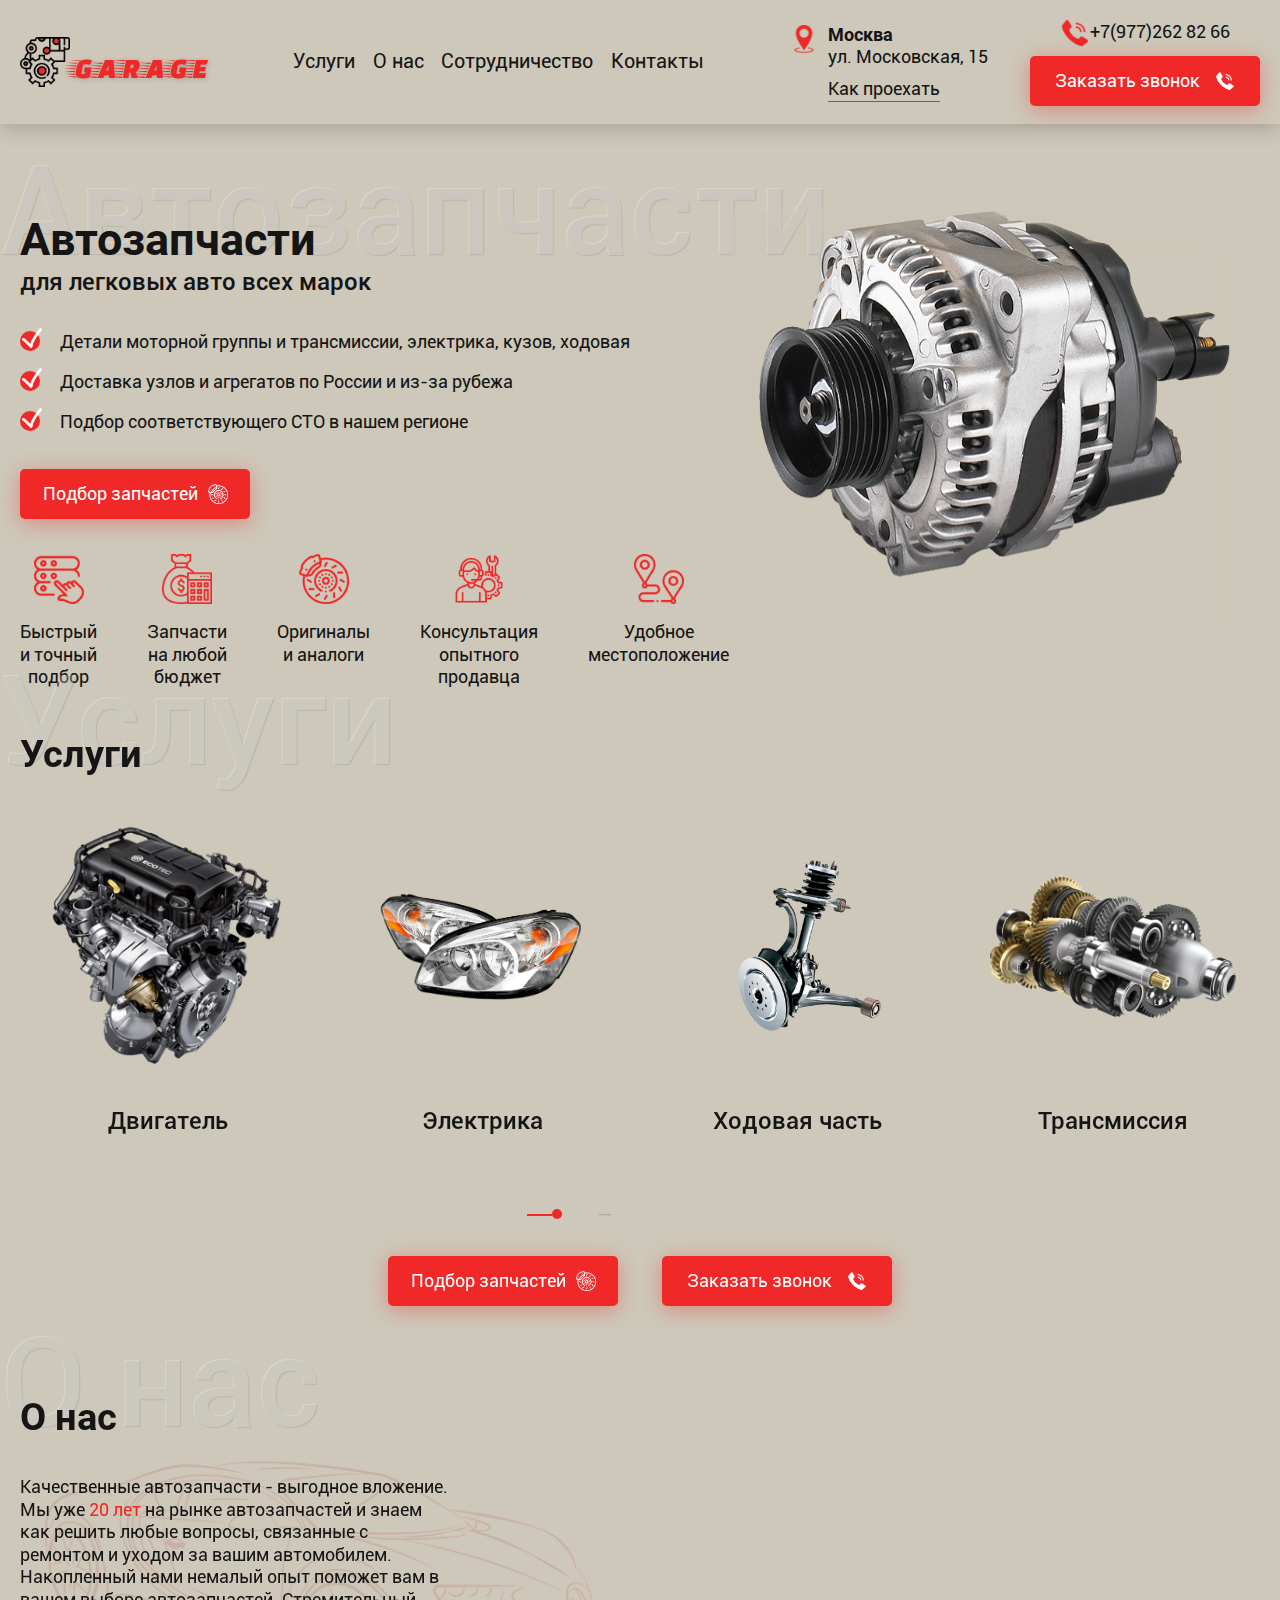
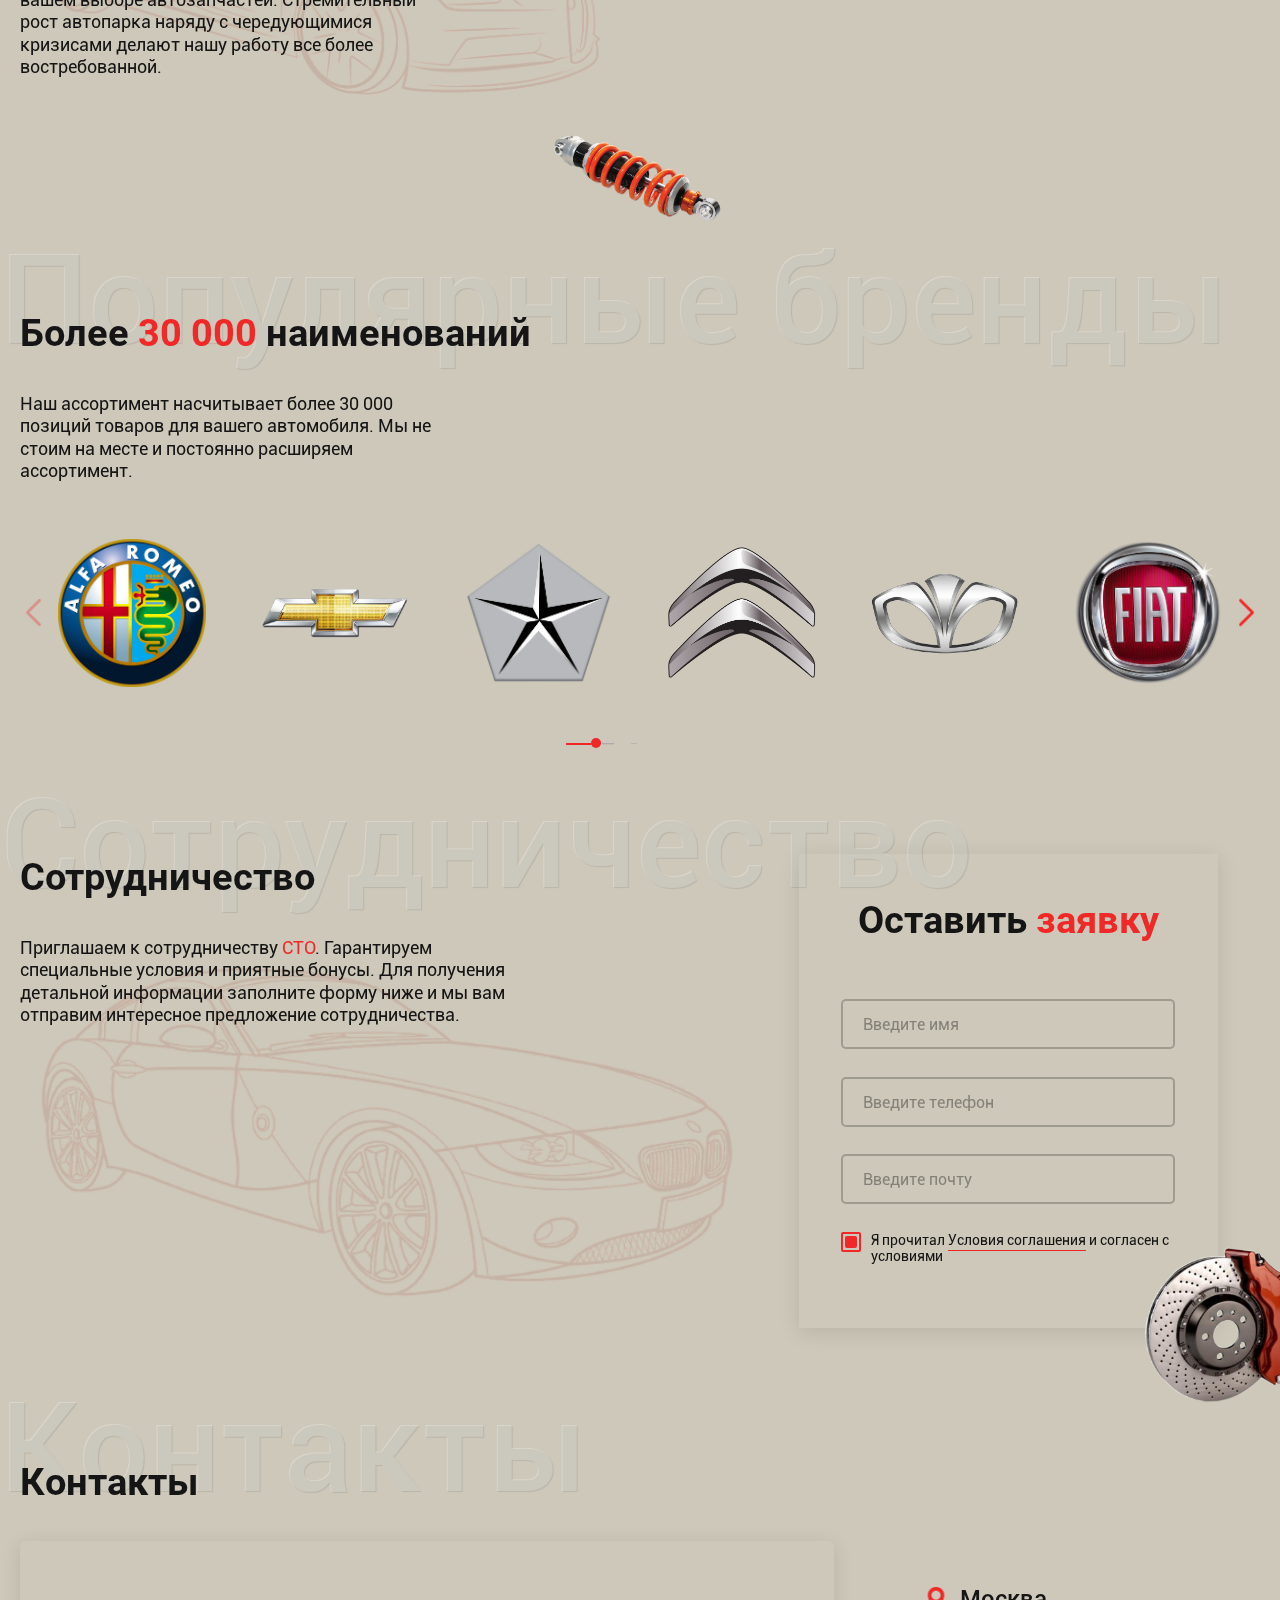
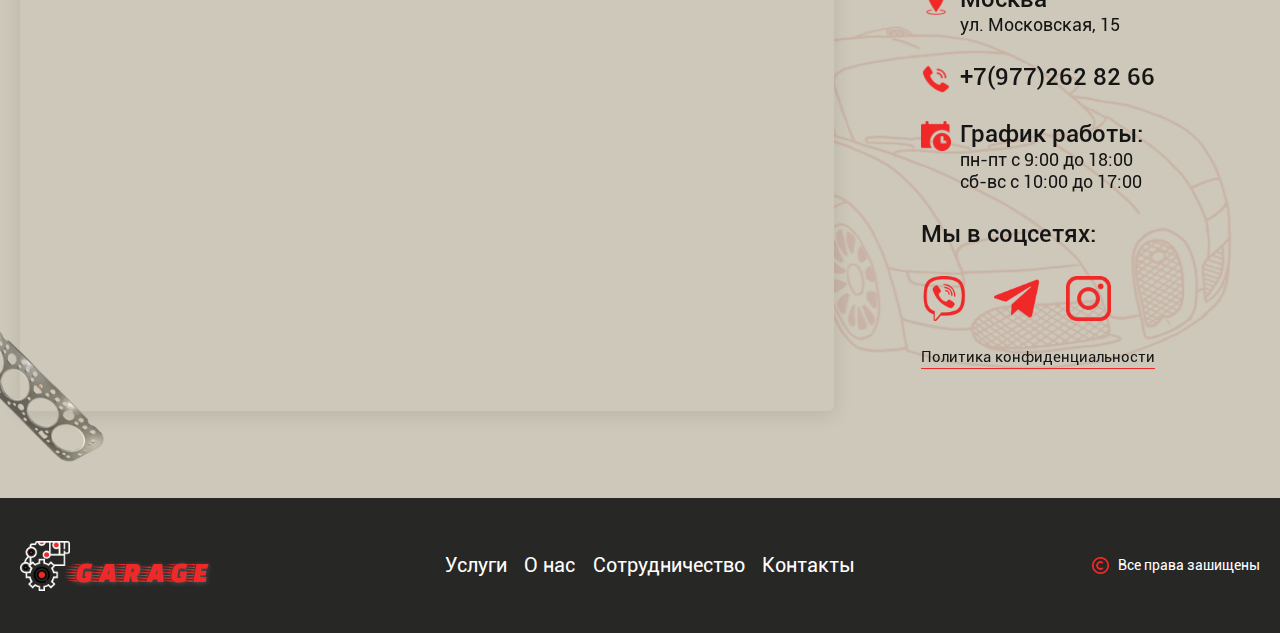
==== index.html @ cc92b2ec "add files garage" ====
<!DOCTYPE html>
<html lang="en">
  <head>
  <meta charset="UTF-8" />
  <meta http-equiv="X-UA-Compatible" content="IE=edge" />
  <meta name="viewport" content="width=device-width, initial-scale=1.0" />
  <link rel="stylesheet" href="css/style.min.css" />

  <title>Главная</title>
</head>

  <body>
    <wrapper class="wrapper">
      <header class="header"><div class="header__container">
  <div class="header__menu menu">
    <div class="header__logo logo">
      <a class="header__logo-link" href="../index.html">
        <img class="header__logo-img" src="images/logo/logo.png" alt="logo" />
        <div class="header__logo-text">GARAGE</div>
      </a>
    </div>
    <nav class="header__body menu-header">
      <ul class="menu-header__list">
        <li class="menu-header__item">
          <a class="menu-header__link" href="#servis">Услуги</a>
        </li>
        <li class="menu-header__item">
          <a class="menu-header__link" href="#about">О нас</a>
        </li>
        <li class="menu-header__item">
          <a class="menu-header__link" href="#cooperation">Сотрудничество</a>
        </li>
        <li class="menu-header__item">
          <a class="menu-header__link" href="#contact">Контакты</a>
        </li>
      </ul>
    </nav>
    <div class="header__contact contact-header">
      <div class="contact-header__location location">
        <img
          class="location__adress-img"
          src="images/icons/location.png"
          alt="location"
        />
        <div class="location__adress">
          <span class="location__adress-text"
            ><b>Москва </b><br />
            ул. Московская, 15</span
          >
          <a href="#contact" class="location__adress-link"><span>Как проехать</spa></a>
        </div>
      </div>
      <div class="contact-header__phone">
        <a href="tel:+79772628266" class="contact-header__phone-link">
          <div class="contact-header__phone-img">
            <img src="images/icons/call.png" alt="phone" />
          </div>
          <div class="contact-header__phone-tel">+7(977)262 82 66</div>
        </a>
        <button class="contact-header__button button">
          <span>Заказать звонок</span>
          <img src="images/icons/call-btn.png" alt="icon" />
        </button>
      </div>
    </div>
  </div>
  <button type="button" class="mobile-nav-button">
						<span class="mobile-nav-button__icon"></span>
					</button>
</div>
<div class="mobile-nav">
      <div class="header__logo">
      <a class="header__logo-link" href="#">
        <img class="header__logo-img" src="images/logo/logo.png" alt="logo" />
        <div class="header__logo-text">GARAGE</div>
      </a>
    </div>
			<nav class="mobile-nav__list">
				<ul>
					<li class="mobile-nav__item">
          <a class="mobile-nav__link" href="#">Услуги</a>
        </li>
        <li class="mobile-nav__item">
          <a class="mobile-nav__link" href="#">О нас</a>
        </li>
        <li class="mobile-nav__item">
          <a class="mobile-nav__link" href="#">Сотрудничество</a>
        </li>
        <li class="mobile-nav__item">
          <a class="mobile-nav__link" href="#">Контакты</a>
        </li>
				</ul>
			</nav>
      <div class="mobile-nav__location location">
        <img
          class="location__adress-img"
          src="images/icons/location.png"
          alt="location"
        />
        <div class="location__adress">
          <span class="location__adress-text"
            ><b>Москва </b><br />
            ул. Московская, 15</span
          >
          <a href="" class="location__adress-link"><span>Как проехать</spa></a>
        </div>
      </div>
			<div class="mobile-nav__phone">
        <a href="tel:+79772628266" class="mobile-nav__phone-link">
          <div class="mobile-nav__phone-img">
            <img src="images/icons/call.png" alt="phone" />
          </div>
          <div class="mobile-nav__phone-tel">+7(977)262 82 66</div>
        </a>
        <button class="mobile-nav__button button">
          <span>Заказать звонок</span>
          <img src="images/icons/call-btn.png" alt="icon" />
        </button>
      </div>
		</div>
</header>
      <main class="main">
        <article>
          <section><div class="main-top__container">
  <div class="main-top__body">
    <h1 class="main-title">Автозапчасти</h1>
    <div class="main-top__subtitle">для легковых авто всех марок</div>
    <ul class="main-top__subscription">
      <li class="main-top__text">
        Детали моторной группы и трансмиссии, электрика, кузов, ходовая
      </li>
      <li class="main-top__text">
        Доставка узлов и агрегатов по России и из-за рубежа
      </li>
      <li class="main-top__text">
        Подбор соответствующего СТО в нашем регионе
      </li>
    </ul>
    <div class="main-top__buttons">
      <a class="main-top__btn button" href="#">
        <span>Подбор запчастей</span>
        <img src="images/services-top/i-3-btn.png" alt="icon" />
      </a>
    </div>
    <div class="main-top__services services-top">
      <div class="services-top__cart">
        <div class="services-top__cart-img">
          <img src="images/services-top/i-1.png" alt="icon" />
        </div>
        <div class="services-top__cart-text">Быстрый и точный подбор</div>
      </div>
      <div class="services-top__cart">
        <div class="services-top__cart-img">
          <img src="images/services-top/i-2.png" alt="icon" />
        </div>
        <div class="services-top__cart-text">Запчасти на любой бюджет</div>
      </div>
      <div class="services-top__cart">
        <div class="services-top__cart-img">
          <img src="images/services-top/i-3.png" alt="icon" />
        </div>
        <div class="services-top__cart-text">Оригиналы и аналоги</div>
      </div>
      <div class="services-top__cart">
        <div class="services-top__cart-img">
          <img src="images/services-top/i-4.png" alt="icon" />
        </div>
        <div class="services-top__cart-text">
          Консультация опытного продавца
        </div>
      </div>
      <div class="services-top__cart">
        <div class="services-top__cart-img">
          <img src="images/services-top/i-5.png" alt="icon" />
        </div>
        <div class="services-top__cart-text">Удобное местоположение</div>
      </div>
    </div>
  </div>

  <div class="main-top__slider">
    <div class="main-top__swiper">
      <div class="main-top__slide slider-main-top">
        <div class="slider-main-top__content">
          <div class="slider-main-top__img" data-swiper-parallax="-150">
            <img src="images/main-top__slider/s01.png" alt="" />
          </div>
        </div>
      </div>
      <div class="main-top__slide slider-main-top">
        <div class="slider-main-top__content">
          <div class="slider-main-top__img" data-swiper-parallax="-150">
            <img src="images/main-top__slider/s02.png" alt="" />
          </div>
        </div>
      </div>
      <div class="main-top__slide slider-main-top">
        <div class="slider-main-top__content">
          <div class="slider-main-top__img" data-swiper-parallax="-150">
            <img src="images/main-top__slider/s01.png" alt="" />
          </div>
        </div>
      </div>
      <div class="main-top__slide slider-main-top">
        <div class="slider-main-top__content">
          <div class="slider-main-top__img" data-swiper-parallax="-150">
            <img src="images/main-top__slider/s02.png" alt="" />
          </div>
        </div>
      </div>
    </div>
    <div class="main-top__controll controll-main-top">
      <div class="controll-main-top__dotts"></div>
      <div class="controll-main-top__fraction fraction-controll">
        <span class="fraction-controll__current">0</span> /
        <span class="fraction-controll__all"></span>
      </div>
    </div>
  </div>
</div>
</section>
        </article>
        <article>
          <section><div class="services__container" id="servis">
  <div class="services__body">
    <h2 class="services__title">Услуги</h2>
    <div class="services__slider">
      <div class="services__swiper">
        <div class="services__slide slide-services">
          <article class="services-card">
            <div class="services-card__body">
              <div class="services-card__img">
                <img src="images/services/z01.png" alt="auto part" />
              </div>
              <div class="services-card__title">Двигатель</div>
            </div>
          </article>
        </div>
        <div class="services__slide slide-services">
          <article class="services-card">
            <div class="services-card__body">
              <div class="services-card__img">
                <img src="images/services/z02.png" alt="auto part" />
              </div>
              <div class="services-card__title">Электрика</div>
            </div>
          </article>
        </div>
        <div class="services__slide slide-services">
          <article class="services-card">
            <div class="services-card__body">
              <div class="services-card__img">
                <img src="images/services/z03.png" alt="auto part" />
              </div>
              <div class="services-card__title">Ходовая часть</div>
            </div>
          </article>
        </div>
        <div class="services__slide slide-services">
          <article class="services-card">
            <div class="services-card__body">
              <div class="services-card__img">
                <img src="images/services/z04.png" alt="auto part" />
              </div>
              <div class="services-card__title">Трансмиссия</div>
            </div>
          </article>
        </div>
        <div class="services__slide slide-services">
          <article class="services-card">
            <div class="services-card__body">
              <div class="services-card__img">
                <img src="images/services/z05.png" alt="auto part" />
              </div>
              <div class="services-card__title">Детали кузова</div>
            </div>
          </article>
        </div>
      </div>
      <div class="services__dotts"></div>
    </div>
    <div class="services__buttons">
      <a class="services__btn button" href="#">
        <span>Подбор запчастей</span>
        <img src="images/services-top/i-3-btn.png" alt="icon" />
      </a>
      <a class="services__btn button" href="#">
        <span>Заказать звонок</span>
        <img src="images/icons/call-btn.png" alt="icon" />
      </a>
    </div>
  </div>
</div>
</section>
        </article>
        <article>
          <section><div class="about__container" id="about">
  <div class="about__body">
    <h2 class="about__title">О нас</h2>
    <div class="about__text">
      <p>
        Качественные автозапчасти - выгодное вложение. Мы уже
        <span>20 лет</span> на рынке автозапчастей и знаем как решить любые
        вопросы, связанные с ремонтом и уходом за вашим автомобилем. Накопленный
        нами немалый опыт поможет вам в вашем выборе автозапчастей.
        Стремительный рост автопарка наряду с чередующимися кризисами делают
        нашу работу все более востребованной.
      </p>
    </div>
  </div>
  <div class="about__video">
    <div class="story-video">
      <iframe
        class="story-video-object"
        id="video-story"
        src="https://www.youtube.com/embed/7jMlFXouPk8"
        title="YouTube video player"
        frameborder="0"
        allow="accelerometer; autoplay; clipboard-write; encrypted-media; gyroscope; picture-in-picture"
        allowfullscreen
      ></iframe>
    </div>
    <div class="story-video-img">
      <img src="images/bg-after/b01.png" alt="auto part" />
    </div>
  </div>
</div>
</section>
        </article>
        <article>
          <section><div class="brand__container">
  <div class="brand__body">
    <h2 class="brand__title">Более <span>30 000</span> наименований</h2>
    <div class="brand__text">
      Наш ассортимент насчитывает более 30 000 позиций товаров для вашего
      автомобиля. Мы не стоим на месте и постоянно расширяем ассортимент.
    </div>
    <div class="brand__slider">
      <div class="swiper-button-next">
        <img src="images/icons/arrow.png" alt="arrow" />
      </div>
      <div class="brand__swiper">
        <div class="brand__slide slide-brand">
          <article class="brand-card">
            <div class="brand-card__body">
              <div class="brand-card__img">
                <img src="images/brand-2/alfa-romeo.png" alt="audi" />
              </div>
            </div>
          </article>
        </div>
        <div class="brand__slide slide-brand">
          <article class="brand-card">
            <div class="brand-card__body">
              <div class="brand-card__img">
                <img src="images/brand-2/chevrole.png" alt="audi" />
              </div>
            </div>
          </article>
        </div>
        <div class="brand__slide slide-brand">
          <article class="brand-card">
            <div class="brand-card__body">
              <div class="brand-card__img">
                <img src="images/brand-2/chrysler.png" alt="audi" />
              </div>
            </div>
          </article>
        </div>
        <div class="brand__slide slide-brand">
          <article class="brand-card">
            <div class="brand-card__body">
              <div class="brand-card__img">
                <img src="images/brand-2/citroen.png" alt="audi" />
              </div>
            </div>
          </article>
        </div>
        <div class="brand__slide slide-brand">
          <article class="brand-card">
            <div class="brand-card__body">
              <div class="brand-card__img">
                <img src="images/brand-2/daewoo.png" alt="audi" />
              </div>
            </div>
          </article>
        </div>
        <div class="brand__slide slide-brand">
          <article class="brand-card">
            <div class="brand-card__body">
              <div class="brand-card__img">
                <img src="images/brand-2/fiat.png" alt="audi" />
              </div>
            </div>
          </article>
        </div>
        <div class="brand__slide slide-brand">
          <article class="brand-card">
            <div class="brand-card__body">
              <div class="brand-card__img">
                <img src="images/brand-2/ford.png" alt="audi" />
              </div>
            </div>
          </article>
        </div>
        <div class="brand__slide slide-brand">
          <article class="brand-card">
            <div class="brand-card__body">
              <div class="brand-card__img">
                <img src="images/brand-2/hyundai.png" alt="audi" />
              </div>
            </div>
          </article>
        </div>
        <div class="brand__slide slide-brand">
          <article class="brand-card">
            <div class="brand-card__body">
              <div class="brand-card__img">
                <img src="images/brand-2/jeep.png" alt="audi" />
              </div>
            </div>
          </article>
        </div>
        <div class="brand__slide slide-brand">
          <article class="brand-card">
            <div class="brand-card__body">
              <div class="brand-card__img">
                <img src="images/brand-2/kia.png" alt="audi" />
              </div>
            </div>
          </article>
        </div>
        <div class="brand__slide slide-brand">
          <article class="brand-card">
            <div class="brand-card__body">
              <div class="brand-card__img">
                <img src="images/brand-2/lexus.png" alt="audi" />
              </div>
            </div>
          </article>
        </div>
        <div class="brand__slide slide-brand">
          <article class="brand-card">
            <div class="brand-card__body">
              <div class="brand-card__img">
                <img src="images/brand-2/mercedes.png" alt="audi" />
              </div>
            </div>
          </article>
        </div>
        <div class="brand__slide slide-brand">
          <article class="brand-card">
            <div class="brand-card__body">
              <div class="brand-card__img">
                <img src="images/brand-2/mini.png" alt="audi" />
              </div>
            </div>
          </article>
        </div>
        <div class="brand__slide slide-brand">
          <article class="brand-card">
            <div class="brand-card__body">
              <div class="brand-card__img">
                <img src="images/brand-2/mitsubishi.png" alt="audi" />
              </div>
            </div>
          </article>
        </div>
        <div class="brand__slide slide-brand">
          <article class="brand-card">
            <div class="brand-card__body">
              <div class="brand-card__img">
                <img src="images/brand-2/nissan.png" alt="audi" />
              </div>
            </div>
          </article>
        </div>
        <div class="brand__slide slide-brand">
          <article class="brand-card">
            <div class="brand-card__body">
              <div class="brand-card__img">
                <img src="images/brand-2/opel.png" alt="audi" />
              </div>
            </div>
          </article>
        </div>
        <div class="brand__slide slide-brand">
          <article class="brand-card">
            <div class="brand-card__body">
              <div class="brand-card__img">
                <img src="images/brand-2/peugeot.png" alt="audi" />
              </div>
            </div>
          </article>
        </div>
        <div class="brand__slide slide-brand">
          <article class="brand-card">
            <div class="brand-card__body">
              <div class="brand-card__img">
                <img src="images/brand-2/porsche.png" alt="audi" />
              </div>
            </div>
          </article>
        </div>
        <div class="brand__slide slide-brand">
          <article class="brand-card">
            <div class="brand-card__body">
              <div class="brand-card__img">
                <img src="images/brand-2/renault.png" alt="audi" />
              </div>
            </div>
          </article>
        </div>
        <div class="brand__slide slide-brand">
          <article class="brand-card">
            <div class="brand-card__body">
              <div class="brand-card__img">
                <img src="images/brand-2/seat.png" alt="audi" />
              </div>
            </div>
          </article>
        </div>
        <div class="brand__slide slide-brand">
          <article class="brand-card">
            <div class="brand-card__body">
              <div class="brand-card__img">
                <img src="images/brand-2/skoda.png" alt="audi" />
              </div>
            </div>
          </article>
        </div>
        <div class="brand__slide slide-brand">
          <article class="brand-card">
            <div class="brand-card__body">
              <div class="brand-card__img">
                <img src="images/brand-2/subaru.png" alt="audi" />
              </div>
            </div>
          </article>
        </div>
        <div class="brand__slide slide-brand">
          <article class="brand-card">
            <div class="brand-card__body">
              <div class="brand-card__img">
                <img src="images/brand-2/toyota.png" alt="audi" />
              </div>
            </div>
          </article>
        </div>
        <div class="brand__slide slide-brand">
          <article class="brand-card">
            <div class="brand-card__body">
              <div class="brand-card__img">
                <img src="images/brand-2/volkswagen.png" alt="audi" />
              </div>
            </div>
          </article>
        </div>
        <div class="brand__slide slide-brand">
          <article class="brand-card">
            <div class="brand-card__body">
              <div class="brand-card__img">
                <img src="images/brand-2/volvo.png" alt="audi" />
              </div>
            </div>
          </article>
        </div>
      </div>
      <div class="swiper-button-prev">
        <img src="images/icons/arrow.png" alt="arrow" />
      </div>
      <div class="brand__dotts"></div>
    </div>
  </div>
</div>
</section>
        </article>
        <article>
          <section><div class="cooperation__container" id="cooperation">
  <div class="cooperation__body">
    <h2 class="cooperation__title">Сотрудничество</h2>
    <div class="cooperation__text">
      Приглашаем к сотрудничеству <span>СТО</span>. Гарантируем специальные
      условия и приятные бонусы. Для получения детальной информации заполните
      форму ниже и мы вам отправим интересное предложение сотрудничества.
    </div>
  </div>
  <div class="cooperation__form">
    <form class="form-cooperation" action="">
      <div class="form-cooperation__title">Оставить <span>заявку</span></div>
      <input
        class="form-cooperation__input"
        type="text"
        id="form-cooperation-input"
        name="form[]"
        data-error="Ошибка"
        data-required="name"
        autocomplete="off"
        placeholder="Введите имя"
      />
      <input
        class="form-cooperation__input"
        type="text"
        id="form-cooperation-input"
        name="form[]"
        data-error="Ошибка"
        data-required="phone"
        autocomplete="off"
        placeholder="Введите телефон"
      />
      <input
        class="form-cooperation__input"
        type="email"
        id="form-cooperation-input"
        name="form[]"
        data-error="Ошибка"
        data-required="email"
        autocomplete="off"
        placeholder="Введите почту"
      />
      <div class="form-cooperation__check checkbox">
        <input
          class="checkbox__input"
          id="input-checkbox"
          type="checkbox"
          checked
        />
        <label class="checkbox__label" for="input-checkbox">
          <span
            >Я прочитал
            <a href="../politic.html" target="_blank">Условия соглашения</a> и
            согласен с условиями
          </span>
        </label>
      </div>
    </form>
    <div class="form-cooperation__img">
      <img src="images/bg-after/b02.png" alt="auto part" />
    </div>
  </div>
</div>
</section>
        </article>
        <article>
          <section><div class="contact__container" id="contact">
  <h2 class="contact__title">Контакты</h2>
  <div class="contact__wrapper">
    <div class="contact__maps">
      <div class="contact__map">
        <iframe
          class="contact__iframe"
          src="https://www.google.com/maps/embed?pb=!1m18!1m12!1m3!1d58195.98689256172!2d37.63105518337603!3d55.74599966601133!2m3!1f0!2f0!3f0!3m2!1i1024!2i768!4f13.1!3m3!1m2!1s0x46b54afc3b4d3e45%3A0x1bccb16db11ea87c!2z0J3QvtCy0L7QutGD0LfQvdC10YbQutCw0Y8!5e0!3m2!1sru!2sua!4v1648388640952!5m2!1sru!2sua"
          style="border: 0"
          allowfullscreen=""
          loading="lazy"
          referrerpolicy="no-referrer-when-downgrade"
        ></iframe>
      </div>
      <div class="contact__map-img">
        <img src="images/bg-after/b03.png" alt="" />
      </div>
    </div>
    <div class="contact__body">
      <div class="contact__adress">
        <div class="contact__adress-img">
          <img src="images/icons/location.png" alt="location" />
        </div>
        <div class="contact__adress-title">
          <div class="contact__adress-text-top">Москва</div>
          <div class="contact__adress-text">ул. Московская, 15</div>
        </div>
      </div>
      <div class="contact__phone">
        <a href="tel:+79772628266" class="contact__phone-link">
          <div class="contact__phone-img">
            <img src="images/icons/call.png" alt="phone" />
          </div>
          <div class="contact__phone-tel"><span>+7(977)262 82 66</spa></div>
        </a>
      </div>
      <div class="contact__schedule">
        <div class="contact__schedule-img">
          <img src="images/icons/schedule.png" alt="location" />
        </div>
        <div class="contact__schedule-box">
          <div class="contact__schedule-title">График работы:</div>
          <div class="contact__schedule-text-box">
            <div class="contact__schedule-text">пн-пт с 9:00 до 18:00</div>
            <div class="contact__schedule-text">сб-вс с 10:00 до 17:00</div>
          </div>
        </div>
      </div>
      <div class="contact__social">
        <div class="contact__social-title">Мы в соцсетях:</div>
        <div class="contact__social-icons">
          <a class="contact__social-link" href="#">
            <img
              class="contact__social-img"
              src="images/social/viber.png"
              alt="viber"
            />
          </a>
          <a class="contact__social-link" href="#">
            <img
              class="contact__social-img"
              src="images/social/tel.png"
              alt="telegram"
            />
          </a>
          <a class="contact__social-link" href="#">
            <img
              class="contact__social-img"
              src="images/social/inst.png"
              alt="instagram"
            />
          </a>
        </div>
      </div>
      <a class="contact__politic" href="../politic.html" target="_blank"><span>Политика конфиденциальности</spa></a>
    </div>
  </div>
</div>
</section>
        </article>
      </main>
      <footer class="footer"><div class="footer__container">
  <div class="footer__line">
    <div class="footer__logo logo">
      <a class="header__logo-link" href="../index.html">
        <img
          class="header__logo-img"
          src="images/logo/logo-footer.png"
          alt="logo"
        />
        <div class="header__logo-text">GARAGE</div>
      </a>
    </div>
    <nav class="footer__body menu-header">
      <ul class="menu-header__list">
        <li class="menu-header__item">
          <a class="menu-header__link" href="#servis">Услуги</a>
        </li>
        <li class="menu-header__item">
          <a class="menu-header__link" href="#about">О нас</a>
        </li>
        <li class="menu-header__item">
          <a class="menu-header__link" href="#cooperation">Сотрудничество</a>
        </li>
        <li class="menu-header__item">
          <a class="menu-header__link" href="#contact">Контакты</a>
        </li>
      </ul>
    </nav>
    <div class="footer__copy">
      <div class="footer__copy-img">
        <img src="images/icons/copy.png" alt="copy" />
      </div>
      <div class="footer__copy-text">Все права зашищены</div>
    </div>
  </div>
</div>
</footer>
    </wrapper>
    <script src="js/app.min.js"></script>
  </body>
</html>
---- css/style.min.css ----
@charset "UTF-8";
@font-face {
  font-family: FasterOne;
  font-display: swap;
  src: url("../fonts/FasterOne-Regular.woff2") format("woff2"), url("../fonts/FasterOne-Regular.woff") format("woff");
  font-weight: 400;
  font-style: normal;
}
@font-face {
  font-family: Roboto;
  font-display: swap;
  src: url("../fonts/Roboto-Bold.woff2") format("woff2"), url("../fonts/Roboto-Bold.woff") format("woff");
  font-weight: 700;
  font-style: normal;
}
@font-face {
  font-family: Roboto;
  font-display: swap;
  src: url("../fonts/Roboto-Medium.woff2") format("woff2"), url("../fonts/Roboto-Medium.woff") format("woff");
  font-weight: 500;
  font-style: normal;
}
@font-face {
  font-family: Roboto;
  font-display: swap;
  src: url("../fonts/Roboto-Regular.woff2") format("woff2"), url("../fonts/Roboto-Regular.woff") format("woff");
  font-weight: 400;
  font-style: normal;
}
body {
  font-family: Roboto;
  font-weight: 400;
  font-style: normal;
}

.politic__subtitle, .politic__container::before, .contact__social-title, .contact__schedule-title, .contact__phone-tel, .contact__adress-text-top, .contact__container::before, .cooperation__container::before, .brand-card__title, .brand__container::before, .about__container::before, .services-card__title, .services__container::before, .main-top__subtitle, .main-top__container::before, .slider-main-top__title, .fraction-controll__all, .fraction-controll__current {
  font-family: Roboto;
  font-weight: 500;
  font-style: normal;
}

.politic__title, .contact__title, .form-cooperation__title, .cooperation__title, .brand__title, .about__title, .services__title, .main-title {
  font-family: Roboto;
  font-weight: 700;
  font-style: normal;
}

.header__logo-text {
  font-family: FasterOne;
  font-weight: 400;
  font-style: normal;
}

html {
  line-height: 1.15;
  -webkit-text-size-adjust: 100%;
}

body {
  margin: 0;
}

main {
  display: block;
}

h1 {
  font-size: 2em;
  margin: 0.67em 0;
}

hr {
  box-sizing: content-box;
  height: 0;
  overflow: visible;
}

pre {
  font-family: monospace, monospace;
  font-size: 1em;
}

a {
  background-color: transparent;
}

abbr[title] {
  border-bottom: none;
  text-decoration: underline;
  text-decoration: underline dotted;
}

b,
strong {
  font-weight: bolder;
}

code,
kbd,
samp {
  font-family: monospace, monospace;
  font-size: 1em;
}

small {
  font-size: 80%;
}

sub,
sup {
  font-size: 75%;
  line-height: 0;
  position: relative;
  vertical-align: baseline;
}

sub {
  bottom: -0.25em;
}

sup {
  top: -0.5em;
}

img {
  border-style: none;
}

button,
input,
optgroup,
select,
textarea {
  font-family: inherit;
  font-size: 100%;
  line-height: 1.15;
  margin: 0;
}

button,
input {
  overflow: visible;
}

button,
select {
  text-transform: none;
}

button,
[type=button],
[type=reset],
[type=submit] {
  -webkit-appearance: button;
}

button::-moz-focus-inner,
[type=button]::-moz-focus-inner,
[type=reset]::-moz-focus-inner,
[type=submit]::-moz-focus-inner {
  border-style: none;
  padding: 0;
}

button:-moz-focusring,
[type=button]:-moz-focusring,
[type=reset]:-moz-focusring,
[type=submit]:-moz-focusring {
  outline: 1px dotted ButtonText;
}

fieldset {
  padding: 0.35em 0.75em 0.625em;
}

legend {
  box-sizing: border-box;
  color: inherit;
  display: table;
  max-width: 100%;
  padding: 0;
  white-space: normal;
}

progress {
  vertical-align: baseline;
}

textarea {
  overflow: auto;
}

[type=checkbox],
[type=radio] {
  box-sizing: border-box;
  padding: 0;
}

[type=number]::-webkit-inner-spin-button,
[type=number]::-webkit-outer-spin-button {
  height: auto;
}

[type=search] {
  -webkit-appearance: textfield;
  outline-offset: -2px;
}

[type=search]::-webkit-search-decoration {
  -webkit-appearance: none;
}

::-webkit-file-upload-button {
  -webkit-appearance: button;
  font: inherit;
}

details {
  display: block;
}

summary {
  display: list-item;
}

template {
  display: none;
}

[hidden] {
  display: none;
}

/* Reset and base styles  */
/* ******************************************* */
/*Обнуление*/
* {
  padding: 0;
  margin: 0;
  border: 0;
}

*,
*:before,
*:after {
  -moz-box-sizing: border-box;
  -webkit-box-sizing: border-box;
  box-sizing: border-box;
}

:focus,
:active {
  outline: none;
}

/* Links */
a:focus,
a:active {
  outline: none;
}

a,
a:visited {
  color: inherit;
  text-decoration: none;
}

a:hover {
  color: inherit;
  text-decoration: none;
}

/* Common */
aside,
nav,
footer,
header,
section,
main {
  display: block;
}

html,
body {
  height: 100%;
  width: 100%;
  font-size: 100%;
  line-height: 1;
  font-size: 14px;
  -ms-text-size-adjust: 100%;
  -moz-text-size-adjust: 100%;
  -webkit-text-size-adjust: 100%;
}

/* Form */
input,
textarea,
button,
select {
  font-family: inherit;
  font-size: inherit;
}

input::-ms-clear {
  display: none;
}

button,
input[type=submit] {
  display: inline-block;
  box-shadow: none;
  background-color: transparent;
  background: none;
  cursor: pointer;
}

input:focus,
input:active,
button:focus,
button:active {
  outline: none;
}

label {
  cursor: pointer;
}

button {
  cursor: pointer;
}

button::-moz-focus-inner {
  padding: 0;
  border: 0;
}

ul li {
  list-style: none;
}

img,
svg {
  vertical-align: top;
  max-width: 100%;
  height: auto;
}

h1,
h2,
h3,
h4,
h5,
h6,
p {
  font-size: inherit;
  font-weight: inherit;
  line-height: inherit;
}

p + p {
  margin-top: 1em;
}

legend {
  display: block;
}

/*--------------------*/
/*   ========================================================================== */
.footer__container, .politic__container, .contact__container, .cooperation__container, .brand__container, .about__container, .services__container, .main-top__container, .header__container {
  max-width: 1640px;
  margin: 0 auto;
  padding: 0 20px;
}

html,
body {
  height: 100%;
}

body {
  font-size: 18px;
  line-height: 24px;
  color: #151515;
  overflow-x: hidden;
}
@media (max-width: 1600px) {
  body {
    font-size: calc(
        16px + 2 *
          ((100vw - 320px) / 1280)
      );
  }
}
@media (max-width: 1600px) {
  body {
    line-height: calc(
        18px + 6 *
          ((100vw - 320px) / 1280)
      );
  }
}

.wrapper {
  background: #cdc8b9;
  display: flex;
  flex-direction: column;
  min-height: 100%;
  overflow: hidden;
}

.main {
  flex: 1 0 auto;
}

.footer {
  flex: 0 0 auto;
}

.container-fluid {
  max-width: 1920px;
  margin: 0 auto;
  padding: 0 10px;
}

.button {
  display: inline-block;
  padding-top: 8px;
  padding-bottom: 8px;
  padding-left: 30px;
  padding-right: 30px;
  background: #f02828;
  color: #fff;
  max-width: 16.4285714286rem;
  flex: 1 1 3.5714285714rem;
  height: 3.5714285714rem;
  display: flex;
  justify-content: center;
  align-items: center;
  gap: 1.0714285714rem;
  box-shadow: 0px 4px 20px rgba(240, 40, 40, 0.4);
  border-radius: 5px;
  transition: all 0.3s ease 0s;
}
@media (max-width: 1600px) {
  .button {
    padding-top: calc(
        5px + 3 *
          ((100vw - 320px) / 1280)
      );
  }
}
@media (max-width: 1600px) {
  .button {
    padding-bottom: calc(
        5px + 3 *
          ((100vw - 320px) / 1280)
      );
  }
}
@media (max-width: 1600px) {
  .button {
    padding-left: calc(
        15px + 15 *
          ((100vw - 320px) / 1280)
      );
  }
}
@media (max-width: 1600px) {
  .button {
    padding-right: calc(
        15px + 15 *
          ((100vw - 320px) / 1280)
      );
  }
}
.button span {
  color: #fff;
  max-width: 10.7142857143rem;
  display: flex;
  white-space: nowrap;
}
@media (any-hover: hover) {
  .button:hover {
    box-shadow: 0px 4px 25px rgba(240, 40, 40, 0.6);
    transition: all 0.3s ease 0s;
  }
}

.checkbox {
  position: relative;
  margin-bottom: 1.4285714286rem;
}
.checkbox__input {
  position: absolute;
  width: 1.2857142857rem;
  height: 1.2857142857rem;
  opacity: 0;
}
.checkbox__input:checked + .checkbox__label::before {
  border: 2px solid #f02828;
}
.checkbox__input:checked + .checkbox__label::after {
  transform: scale(1);
  transition: all 0.3s ease 0s;
}
.checkbox__label {
  cursor: pointer;
  display: inline-flex;
  align-items: center;
  position: relative;
  gap: 0.7142857143rem;
}
.checkbox__label::before {
  content: "";
  align-self: flex-start;
  flex: 0 0 1.4285714286rem;
  width: 1.4285714286rem;
  height: 1.4285714286rem;
  border: 2px solid rgba(0, 0, 0, 0.2);
  border-radius: 2px;
}
.checkbox__label::after {
  content: "";
  position: absolute;
  transform: scale(0);
  align-self: flex-start;
  flex: 0 0 0.8571428571rem;
  width: 0.8571428571rem;
  height: 0.8571428571rem;
  top: 4px;
  left: 4px;
  background: #f02828;
  border-radius: 2px;
  transition: all 0.3s ease 0s;
}
.checkbox__rating {
  display: flex;
  align-items: center;
  column-gap: 1.0714285714rem;
  margin-left: 0.3571428571rem;
}

.checkbox-rating__star {
  display: flex;
  align-items: center;
  column-gap: 0.7142857143rem;
}
.mobile-nav-button {
  /* Reset for button */
  cursor: pointer;
  padding: 0;
  border: none;
  background: transparent;
  /* Nav icon styles*/
  position: relative;
  z-index: 99;
  width: 40px;
  height: 30px;
  /* display: flex; */
  justify-content: center;
  align-items: center;
  display: none;
}

@media (max-width: 991px) {
  .mobile-nav-button {
    display: flex;
  }
}
.mobile-nav-button__icon {
  display: block;
  position: relative;
  width: 35px;
  height: 3px;
  background-color: #f02828;
}

.mobile-nav-button__icon::before {
  position: absolute;
  content: "";
  width: 40px;
  height: 3px;
  background-color: #f02828;
  /* Трансформация при закрывании */
  transition: transform 0.1s ease-in, top 0.1s ease-in 0.1s;
}

.mobile-nav-button__icon::after {
  position: absolute;
  content: "";
  width: 30px;
  height: 3px;
  background-color: #f02828;
  /* Трансформация при закрывании */
  transition: transform 0.1s ease-in, top 0.1s ease-in 0.1s;
}

.mobile-nav-button__icon::before {
  left: 0;
  top: -10px;
}

.mobile-nav-button__icon::after {
  left: 0;
  top: 10px;
}

.mobile-nav-button__icon.active {
  background-color: transparent;
}

.mobile-nav-button__icon.active::before {
  transform: rotate(45deg);
  top: 0;
  width: 40px;
  /* Трансформация при открывании */
  transition: top 0.1s linear, transform 0.1s ease-in 0.1s;
}

.mobile-nav-button__icon.active::after {
  transform: rotate(-45deg);
  top: 0;
  width: 40px;
  /* Трансформация при открывании */
  transition: top 0.1s linear, transform 0.1s ease-in 0.1s;
}

@media (max-width: 500px) {
  .mobile-nav-button__icon {
    width: 30px;
  }

  .mobile-nav-button__icon::before {
    position: absolute;
    content: "";
    width: 35px;
  }

  .mobile-nav-button__icon::after {
    position: absolute;
    content: "";
    width: 25px;
  }

  .mobile-nav-button__icon.active::before {
    width: 35px;
  }

  .mobile-nav-button__icon.active::after {
    width: 35px;
  }
}
.main-top__container {
  align-items: start;
}
.main-top__slider {
  width: -webkit-fill-available;
  margin: 0 -2.1428571429rem;
  padding: 0 2.1428571429rem !important;
  position: relative;
}
.main-top__slider::after {
  content: "";
  position: absolute;
  -webkit-box-shadow: inset 0px 0px 25px 20px rgba(205, 200, 185, 0.5);
  box-shadow: inset 0px 0px 25px 20px rgba(205, 200, 185, 0.5);
  width: 100%;
  height: 100%;
  top: 0;
  left: 0;
  bottom: 0;
  right: 0;
  z-index: 5;
}
.main-top__swiper {
  margin-bottom: 2.1428571429rem;
}
.main-top__controll.controll-main-top {
  display: none;
}

.controll-main-top {
  display: inline-grid;
  grid-auto-flow: column;
  align-self: center;
  gap: 1.4285714286rem;
}
.controll-main-top__dotts {
  display: inline-grid;
  grid-auto-flow: column;
  align-self: center;
  gap: 1.0714285714rem;
}
.controll-main-top__dotts .swiper-pagination-bullet {
  cursor: pointer;
  height: 2.1428571429rem;
  width: 1.2857142857rem;
  background-color: transparent;
  opacity: 1;
  transition: all 0.3s ease-in-out;
  position: relative;
}
.controll-main-top__dotts .swiper-pagination-bullet::after {
  content: "";
  position: absolute;
  top: 50%;
  background-color: #fff;
  height: 0.1428571429rem;
  width: 100%;
  transform: translate(0, -50%);
}
.controll-main-top__dotts .swiper-pagination-bullet::before {
  content: "";
  position: absolute;
  background-color: #f02828;
  width: 0.7142857143rem;
  height: 0.7142857143rem;
  top: 50%;
  left: -1.0714285714rem;
  border-radius: 50%;
  transform: translate(0, -50%);
  opacity: 0;
}
.controll-main-top__dotts .swiper-pagination-bullet-active {
  width: 1.7857142857rem;
}
.controll-main-top__dotts .swiper-pagination-bullet-active::after {
  background-color: #f02828;
}
.controll-main-top__dotts .swiper-pagination-bullet-active::before {
  transition: left 3s linear 0s;
  left: 1.4285714286rem;
  opacity: 1;
}
.fraction-controll {
  display: flex;
  color: #fff;
  font-size: 18px;
  line-height: 46px;
  letter-spacing: 0.1em;
}
.fraction-controll__current {
  color: #f02828;
  font-size: 24px;
  line-height: 46px;
  letter-spacing: 0.1em;
}
.fraction-controll__all {
  font-size: 18px;
  line-height: 46px;
  letter-spacing: 0.1em;
}

.slider-main-top {
  display: flex;
  justify-content: center;
  align-items: center;
}
.slider-main-top__content {
  color: #fff;
  display: flex;
  justify-content: center;
  align-items: center;
}
.slider-main-top__content:not(:last-child) {
  margin-bottom: 60px;
}
@media (max-width: 1600px) {
  .slider-main-top__content:not(:last-child) {
    margin-bottom: calc(
        30px + 30 *
          ((100vw - 320px) / 1280)
      );
  }
}
.slider-main-top__title {
  font-size: 36px;
  line-height: 46px;
}
@media (max-width: 1600px) {
  .slider-main-top__title {
    font-size: calc(
        22px + 14 *
          ((100vw - 320px) / 1280)
      );
  }
}
@media (max-width: 1600px) {
  .slider-main-top__title {
    line-height: calc(
        30px + 16 *
          ((100vw - 320px) / 1280)
      );
  }
}
.slider-main-top__title:not(:last-child) {
  margin-bottom: 1.0714285714rem;
}
.slider-main-top__sub-title {
  font-size: 36px;
  line-height: 46px;
}
@media (max-width: 1600px) {
  .slider-main-top__sub-title {
    font-size: calc(
        18px + 18 *
          ((100vw - 320px) / 1280)
      );
  }
}
@media (max-width: 1600px) {
  .slider-main-top__sub-title {
    line-height: calc(
        30px + 16 *
          ((100vw - 320px) / 1280)
      );
  }
}
.slider-main-top__sub-title:not(:last-child) {
  margin-bottom: 2.1428571429rem;
}
.slider-main-top__text {
  font-size: 20px;
  line-height: 30px;
  color: rgba(255, 255, 255, 0.7);
}
@media (max-width: 1600px) {
  .slider-main-top__text {
    font-size: calc(
        16px + 4 *
          ((100vw - 320px) / 1280)
      );
  }
}
@media (max-width: 1600px) {
  .slider-main-top__text {
    line-height: calc(
        24px + 6 *
          ((100vw - 320px) / 1280)
      );
  }
}
.slider-main-top__img {
  display: flex;
  justify-content: center;
  align-items: center;
  max-width: 700px;
  margin: 0 auto;
}
@media (max-width: 575.98px) {
  .slider-main-top__button {
    width: 100%;
  }
}
.header {
  box-shadow: 0px 4px 20px rgba(0, 0, 0, 0.2);
  margin-bottom: 100px;
}
@media (max-width: 1600px) {
  .header {
    margin-bottom: calc(
        50px + 50 *
          ((100vw - 320px) / 1280)
      );
  }
}
@media (max-width: 991.98px) {
  .header__container {
    display: flex;
    justify-content: space-between;
    align-items: center;
  }
}
.header__logo-link {
  display: flex;
  align-items: flex-end;
}
.header__logo-img {
  width: 3.5714285714rem;
  height: 3.5714285714rem;
}
.header__logo-text {
  font-size: 30px;
  line-height: 40px;
  color: #f02828;
  text-shadow: 1px 1px 5px rgba(21, 21, 21, 0.2);
}
@media (max-width: 1600px) {
  .header__logo-text {
    font-size: calc(
        24px + 6 *
          ((100vw - 320px) / 1280)
      );
  }
}
@media (max-width: 1600px) {
  .header__logo-text {
    line-height: calc(
        30px + 10 *
          ((100vw - 320px) / 1280)
      );
  }
}
.header__body {
  column-gap: 20px;
}
@media (max-width: 1600px) {
  .header__body {
    column-gap: calc(
        10px + 10 *
          ((100vw - 320px) / 1280)
      );
  }
}
.menu {
  padding-top: 20px;
  padding-bottom: 20px;
  display: flex;
  justify-content: space-between;
  align-items: center;
  flex-wrap: wrap;
  gap: 20px;
}
@media (max-width: 1600px) {
  .menu {
    padding-top: calc(
        10px + 10 *
          ((100vw - 320px) / 1280)
      );
  }
}
@media (max-width: 1600px) {
  .menu {
    padding-bottom: calc(
        10px + 10 *
          ((100vw - 320px) / 1280)
      );
  }
}
@media (max-width: 1600px) {
  .menu {
    gap: calc(
        10px + 10 *
          ((100vw - 320px) / 1280)
      );
  }
}
@media (max-width: 1199.98px) {
  .menu {
    width: 100%;
  }
}

@media (max-width: 1199.98px) {
  .logo {
    order: 1;
  }
}

@media (max-width: 1199.98px) {
  .menu-header {
    width: 100%;
    order: 3;
    padding: 10px;
  }
}
@media (max-width: 1199.98px) and (max-width: 1600px) {
  .menu-header {
    padding: calc(
        5px + 5 *
          ((100vw - 320px) / 1280)
      );
  }
}
@media (max-width: 991.98px) {
  .menu-header {
    display: none;
  }
}
.menu-header__list {
  display: flex;
  column-gap: 20px;
  align-items: center;
}
@media (max-width: 1600px) {
  .menu-header__list {
    column-gap: calc(
        10px + 10 *
          ((100vw - 320px) / 1280)
      );
  }
}
@media (max-width: 1199.98px) {
  .menu-header__list {
    justify-content: center;
    column-gap: 50px;
  }
}
@media (max-width: 1199.98px) and (max-width: 1600px) {
  .menu-header__list {
    column-gap: calc(
        20px + 30 *
          ((100vw - 320px) / 1280)
      );
  }
}
.menu-header__link {
  font-size: 20px;
  line-height: 24px;
  position: relative;
  transition: 0.3s ease-in-out;
}
@media (max-width: 1600px) {
  .menu-header__link {
    font-size: calc(
        18px + 2 *
          ((100vw - 320px) / 1280)
      );
  }
}
@media (max-width: 1600px) {
  .menu-header__link {
    line-height: calc(
        20px + 4 *
          ((100vw - 320px) / 1280)
      );
  }
}
.menu-header__link::after {
  content: "";
  position: absolute;
  width: 0%;
  height: 1px;
  bottom: -0.2142857143rem;
  left: 50%;
  background: #f02828;
  transition: 0.3s ease-in-out;
}
.menu-header__link:hover::after {
  left: 0;
  width: 100%;
}

.contact-header {
  display: flex;
  column-gap: 50px;
  align-items: center;
}
@media (max-width: 1600px) {
  .contact-header {
    column-gap: calc(
        20px + 30 *
          ((100vw - 320px) / 1280)
      );
  }
}
@media (max-width: 1199.98px) {
  .contact-header {
    order: 2;
    column-gap: 20px;
  }
}
@media (max-width: 1199.98px) and (max-width: 1600px) {
  .contact-header {
    column-gap: calc(
        10px + 10 *
          ((100vw - 320px) / 1280)
      );
  }
}
@media (max-width: 991.98px) {
  .contact-header {
    display: none;
  }
}
.contact-header__phone {
  display: flex;
  flex-direction: column;
  align-items: center;
  gap: 10px;
}
@media (max-width: 1600px) {
  .contact-header__phone {
    gap: calc(
        5px + 5 *
          ((100vw - 320px) / 1280)
      );
  }
}
@media (max-width: 1199.98px) {
  .contact-header__phone {
    flex-direction: row;
    align-items: center;
    gap: 20px;
  }
}
@media (max-width: 1199.98px) and (max-width: 1600px) {
  .contact-header__phone {
    gap: calc(
        10px + 10 *
          ((100vw - 320px) / 1280)
      );
  }
}
.contact-header__phone-link {
  display: flex;
  align-items: center;
}
.contact-header__phone-img {
  width: 2.1428571429rem;
  height: 2.1428571429rem;
}
.contact-header__phone-tel {
  position: relative;
  transition: 0.3s ease-in-out;
}
.contact-header__phone-tel::after {
  content: "";
  position: absolute;
  width: 0%;
  height: 1px;
  bottom: -0.2142857143rem;
  left: 50%;
  background: #f02828;
  transition: 0.3s ease-in-out;
}
.contact-header__phone-tel:hover::after {
  left: 0;
  width: 100%;
}
.contact-header__button img {
  width: 1.4285714286rem;
  height: 1.4285714286rem;
}

.location {
  display: flex;
  gap: 10px;
  align-items: flex-start;
}
@media (max-width: 1600px) {
  .location {
    gap: calc(
        5px + 5 *
          ((100vw - 320px) / 1280)
      );
  }
}
.location__adress {
  display: flex;
  gap: 10px;
  flex-direction: column;
}
@media (max-width: 1600px) {
  .location__adress {
    gap: calc(
        5px + 5 *
          ((100vw - 320px) / 1280)
      );
  }
}
@media (max-width: 1199.98px) {
  .location__adress {
    flex-direction: row;
    align-items: center;
    gap: 30px;
  }
}
@media (max-width: 1199.98px) and (max-width: 1600px) {
  .location__adress {
    gap: calc(
        15px + 15 *
          ((100vw - 320px) / 1280)
      );
  }
}
.location__adress-img {
  width: 2.1428571429rem;
  height: 2.1428571429rem;
}
.location__adress-link span {
  position: relative;
  transition: 0.3s ease-in-out;
}
.location__adress-link span::after {
  content: "";
  position: absolute;
  width: 100%;
  height: 1px;
  bottom: -0.2142857143rem;
  left: 0;
  background: #f02828;
  transition: 0.3s ease-in-out;
}
.location__adress-link:hover {
  color: #f02828;
}
.location__adress-link:hover span:after {
  left: 50%;
  width: 0%;
}

.mobile-nav {
  display: none;
  position: fixed;
  z-index: 88;
  top: 0;
  left: 0;
  width: 100%;
  height: 100%;
  background-color: #cdc8b9;
  /* display: flex; */
  flex-direction: column;
  align-items: center;
  justify-content: space-between;
  padding: 40px 15px;
  text-align: center;
}
.mobile-nav.active {
  display: flex;
}
.mobile-nav__logo-link {
  display: flex;
  align-items: flex-end;
}
.mobile-nav__item:not(:last-child) {
  margin-bottom: 1.7857142857rem;
}
.mobile-nav__link {
  font-size: 30px;
  line-height: 40px;
  position: relative;
}
@media (max-width: 1600px) {
  .mobile-nav__link {
    font-size: calc(
        24px + 6 *
          ((100vw - 320px) / 1280)
      );
  }
}
@media (max-width: 1600px) {
  .mobile-nav__link {
    line-height: calc(
        30px + 10 *
          ((100vw - 320px) / 1280)
      );
  }
}
.mobile-nav__link::after {
  content: "";
  position: absolute;
  width: 0%;
  height: 1px;
  bottom: -0.2142857143rem;
  left: 50%;
  background: #f02828;
  transition: 0.3s ease-in-out;
}
.mobile-nav__link:hover::after {
  left: 0;
  width: 100%;
}
.mobile-nav__phone {
  display: flex;
  flex-direction: column;
  gap: 50px;
  font-size: 20px;
  line-height: 30px;
}
@media (max-width: 1600px) {
  .mobile-nav__phone {
    gap: calc(
        20px + 30 *
          ((100vw - 320px) / 1280)
      );
  }
}
@media (max-width: 1600px) {
  .mobile-nav__phone {
    font-size: calc(
        18px + 2 *
          ((100vw - 320px) / 1280)
      );
  }
}
@media (max-width: 1600px) {
  .mobile-nav__phone {
    line-height: calc(
        20px + 10 *
          ((100vw - 320px) / 1280)
      );
  }
}
.mobile-nav__phone-link {
  display: flex;
  align-items: center;
  gap: 10px;
  justify-content: center;
}
.mobile-nav__phone-img {
  width: 2.1428571429rem;
  height: 2.1428571429rem;
}
.mobile-nav__phone-tel {
  position: relative;
  transition: 0.3s ease-in-out;
}
.mobile-nav__phone-tel::after {
  content: "";
  position: absolute;
  width: 0%;
  height: 1px;
  bottom: -0.2142857143rem;
  left: 50%;
  background: #f02828;
  transition: 0.3s ease-in-out;
}
.mobile-nav__phone-tel:hover::after {
  left: 0;
  width: 100%;
}
.mobile-nav__button img {
  width: 1.4285714286rem;
  height: 1.4285714286rem;
}

@media (max-width: 991.98px) {
  .location__adress {
    flex-direction: column;
    font-size: 20px;
    line-height: 30px;
  }
}
@media (max-width: 991.98px) and (max-width: 1600px) {
  .location__adress {
    font-size: calc(
        18px + 2 *
          ((100vw - 320px) / 1280)
      );
  }
}
@media (max-width: 991.98px) and (max-width: 1600px) {
  .location__adress {
    line-height: calc(
        20px + 10 *
          ((100vw - 320px) / 1280)
      );
  }
}
.main-top__container {
  margin-bottom: 50px;
  display: grid;
  grid-template-columns: 1fr 1fr;
  position: relative;
  z-index: 1;
}
@media (max-width: 1600px) {
  .main-top__container {
    margin-bottom: calc(
        20px + 30 *
          ((100vw - 320px) / 1280)
      );
  }
}
.main-top__container::before {
  content: "Автозапчасти";
  position: absolute;
  width: 100%;
  height: 100%;
  left: 0;
  top: -90px;
  font-size: 150px;
  line-height: 170px;
  color: rgba(255, 255, 255, 0.25);
  text-shadow: 1px 1px 1px rgba(21, 21, 21, 0.1);
  z-index: -1;
}
@media (max-width: 1600px) {
  .main-top__container::before {
    top: calc(
        -60px + -30 *
          ((100vw - 320px) / 1280)
      );
  }
}
@media (max-width: 1600px) {
  .main-top__container::before {
    font-size: calc(
        48px + 102 *
          ((100vw - 320px) / 1280)
      );
  }
}
@media (max-width: 1600px) {
  .main-top__container::before {
    line-height: calc(
        150px + 20 *
          ((100vw - 320px) / 1280)
      );
  }
}
@media (max-width: 1399.98px) {
  .main-top__container {
    margin-bottom: 50px;
  }
}
@media (max-width: 1399.98px) and (max-width: 1600px) {
  .main-top__container {
    margin-bottom: calc(
        20px + 30 *
          ((100vw - 320px) / 1280)
      );
  }
}
@media (max-width: 1199.98px) {
  .main-top__container {
    grid-template-columns: 1fr;
    margin-bottom: 0;
  }
}
.main-top__body h1 {
  margin: 0;
}
@media (max-width: 1199.98px) {
  .main-top__body {
    margin-bottom: 50px;
  }
}
@media (max-width: 1199.98px) and (max-width: 1600px) {
  .main-top__body {
    margin-bottom: calc(
        20px + 30 *
          ((100vw - 320px) / 1280)
      );
  }
}
.main-top__subtitle {
  font-size: 26px;
  line-height: 30px;
}
@media (max-width: 1600px) {
  .main-top__subtitle {
    font-size: calc(
        18px + 8 *
          ((100vw - 320px) / 1280)
      );
  }
}
@media (max-width: 1600px) {
  .main-top__subtitle {
    line-height: calc(
        20px + 10 *
          ((100vw - 320px) / 1280)
      );
  }
}
.main-top__subtitle:not(:last-child) {
  margin-bottom: 40px;
}
@media (max-width: 1600px) {
  .main-top__subtitle:not(:last-child) {
    margin-bottom: calc(
        20px + 20 *
          ((100vw - 320px) / 1280)
      );
  }
}
.main-top__subscription:not(:last-child) {
  margin-bottom: 40px;
}
@media (max-width: 1600px) {
  .main-top__subscription:not(:last-child) {
    margin-bottom: calc(
        20px + 20 *
          ((100vw - 320px) / 1280)
      );
  }
}
.main-top__text {
  padding-left: 2.8571428571rem;
  position: relative;
}
.main-top__text::before {
  content: "";
  position: absolute;
  width: 1.4285714286rem;
  height: 1.4285714286rem;
  top: 0;
  left: 0;
  background: #f02828;
  border-radius: 50%;
}
.main-top__text::after {
  content: "";
  position: absolute;
  background: url("../../images/icons/check.png") center/cover no-repeat;
  width: 1.4285714286rem;
  height: 1.4285714286rem;
  top: -3px;
  left: 2px;
}
.main-top__text:not(:last-child) {
  margin-bottom: 20px;
}
@media (max-width: 1600px) {
  .main-top__text:not(:last-child) {
    margin-bottom: calc(
        10px + 10 *
          ((100vw - 320px) / 1280)
      );
  }
}
.main-top__buttons:not(:last-child) {
  margin-bottom: 40px;
}
@media (max-width: 1600px) {
  .main-top__buttons:not(:last-child) {
    margin-bottom: calc(
        20px + 20 *
          ((100vw - 320px) / 1280)
      );
  }
}
.main-top__btn img {
  width: 1.4285714286rem;
  height: 1.4285714286rem;
}
.main-title {
  font-size: 50px;
  line-height: 60px;
}
@media (max-width: 1600px) {
  .main-title {
    font-size: calc(
        30px + 20 *
          ((100vw - 320px) / 1280)
      );
  }
}
@media (max-width: 1600px) {
  .main-title {
    line-height: calc(
        50px + 10 *
          ((100vw - 320px) / 1280)
      );
  }
}

.services-top {
  display: flex;
  justify-content: space-between;
  align-items: flex-start;
  column-gap: 60px;
}
@media (max-width: 1600px) {
  .services-top {
    column-gap: calc(
        20px + 40 *
          ((100vw - 320px) / 1280)
      );
  }
}
@media (max-width: 767.98px) {
  .services-top {
    flex-direction: column;
    align-items: flex-start;
  }
}
.services-top__cart {
  display: flex;
  flex-direction: column;
  justify-content: center;
  align-items: center;
}
@media (max-width: 767.98px) {
  .services-top__cart {
    flex-direction: row;
    gap: 20px;
  }
}
@media (max-width: 767.98px) and (max-width: 1600px) {
  .services-top__cart {
    gap: calc(
        10px + 10 *
          ((100vw - 320px) / 1280)
      );
  }
}
.services-top__cart-img {
  width: 3.5714285714rem;
  height: 3.5714285714rem;
}
.services-top__cart-img:not(:last-child) {
  margin-bottom: 20px;
}
@media (max-width: 1600px) {
  .services-top__cart-img:not(:last-child) {
    margin-bottom: calc(
        10px + 10 *
          ((100vw - 320px) / 1280)
      );
  }
}
.services-top__cart-text {
  text-align: center;
}
@media (max-width: 767.98px) {
  .services-top__cart-text {
    text-align: start;
  }
}

.services__container {
  margin-bottom: 100px;
  position: relative;
  z-index: 1;
}
@media (max-width: 1600px) {
  .services__container {
    margin-bottom: calc(
        50px + 50 *
          ((100vw - 320px) / 1280)
      );
  }
}
.services__container::before {
  content: "Услуги";
  position: absolute;
  width: 100%;
  height: 100%;
  left: 0;
  top: -100px;
  font-size: 150px;
  line-height: 170px;
  color: rgba(255, 255, 255, 0.25);
  text-shadow: 1px 1px 1px rgba(21, 21, 21, 0.1);
  z-index: -1;
}
@media (max-width: 1600px) {
  .services__container::before {
    top: calc(
        -70px + -30 *
          ((100vw - 320px) / 1280)
      );
  }
}
@media (max-width: 1600px) {
  .services__container::before {
    font-size: calc(
        48px + 102 *
          ((100vw - 320px) / 1280)
      );
  }
}
@media (max-width: 1600px) {
  .services__container::before {
    line-height: calc(
        150px + 20 *
          ((100vw - 320px) / 1280)
      );
  }
}
.services__title {
  font-size: 40px;
  line-height: 50px;
}
@media (max-width: 1600px) {
  .services__title {
    font-size: calc(
        30px + 10 *
          ((100vw - 320px) / 1280)
      );
  }
}
@media (max-width: 1600px) {
  .services__title {
    line-height: calc(
        40px + 10 *
          ((100vw - 320px) / 1280)
      );
  }
}
.services__buttons {
  display: flex;
  justify-content: center;
  column-gap: 50px;
  align-items: center;
}
@media (max-width: 1600px) {
  .services__buttons {
    column-gap: calc(
        25px + 25 *
          ((100vw - 320px) / 1280)
      );
  }
}
@media (max-width: 575.98px) {
  .services__buttons {
    flex-direction: column;
    gap: 1.4285714286rem;
  }
}
@media (max-width: 575.98px) {
  .services__btn {
    width: 100%;
  }
}
.services__btn img {
  width: 1.4285714286rem;
  height: 1.4285714286rem;
}

.services__slider {
  padding: 1.0714285714rem;
  margin: 0 -1.0714285714rem;
}
.services__swiper:not(:last-child) {
  margin-bottom: 30px;
}
@media (max-width: 1600px) {
  .services__swiper:not(:last-child) {
    margin-bottom: calc(
        20px + 10 *
          ((100vw - 320px) / 1280)
      );
  }
}
.services__dotts {
  display: grid;
  grid-auto-flow: column;
  align-self: center;
  margin: 0 auto;
  overflow: hidden;
  margin-bottom: 30px;
}
@media (max-width: 1600px) {
  .services__dotts {
    margin-bottom: calc(
        20px + 10 *
          ((100vw - 320px) / 1280)
      );
  }
}
.services__dotts .swiper-pagination-bullet {
  cursor: pointer;
  height: 2.1428571429rem;
  width: 1.2857142857rem;
  background-color: transparent;
  opacity: 1;
  transition: all 0.3s ease-in-out;
  margin: 0px 0.5357142857rem;
  position: relative;
}
.services__dotts .swiper-pagination-bullet::after {
  content: "";
  position: absolute;
  top: 50%;
  background-color: #ababab;
  height: 0.1428571429rem;
  width: 100%;
  transform: translate(0px -50%);
}
.services__dotts .swiper-pagination-bullet::before {
  content: "";
  position: absolute;
  background-color: #f02828;
  width: 0.7142857143rem;
  height: 0.7142857143rem;
  top: 52%;
  left: -1.0714285714rem;
  border-radius: 50%;
  transform: translate(50%, -50%);
  opacity: 0;
}
.services__dotts .swiper-pagination-bullet-active {
  width: 1.7857142857rem;
}
.services__dotts .swiper-pagination-bullet-active::after {
  background-color: #f02828;
}
.services__dotts .swiper-pagination-bullet-active::before {
  transition: left 3s linear 0s;
  left: 1.4285714286rem;
  opacity: 1;
}

.services-card {
  transition: all 0.3s ease 0s;
}
@media (any-hover: hover) {
  .services-card:hover {
    transition: all 0.3s ease 0s;
    transform: scale(1.03);
  }
}
.services-card__img {
  padding-top: 20px;
  padding-bottom: 20px;
  max-width: 17.8571428571rem;
  max-height: 17.8571428571rem;
  display: flex;
  justify-content: center;
  align-items: center;
}
@media (max-width: 1600px) {
  .services-card__img {
    padding-top: calc(
        10px + 10 *
          ((100vw - 320px) / 1280)
      );
  }
}
@media (max-width: 1600px) {
  .services-card__img {
    padding-bottom: calc(
        10px + 10 *
          ((100vw - 320px) / 1280)
      );
  }
}
.services-card__body {
  padding-top: 20px;
  padding-bottom: 30px;
  padding-left: 20px;
  padding-right: 20px;
  display: grid;
  grid-template-rows: 21.4285714286rem 3.5714285714rem;
  justify-content: center;
  align-items: center;
}
@media (max-width: 1600px) {
  .services-card__body {
    padding-top: calc(
        10px + 10 *
          ((100vw - 320px) / 1280)
      );
  }
}
@media (max-width: 1600px) {
  .services-card__body {
    padding-bottom: calc(
        10px + 20 *
          ((100vw - 320px) / 1280)
      );
  }
}
@media (max-width: 1600px) {
  .services-card__body {
    padding-left: calc(
        10px + 10 *
          ((100vw - 320px) / 1280)
      );
  }
}
@media (max-width: 1600px) {
  .services-card__body {
    padding-right: calc(
        10px + 10 *
          ((100vw - 320px) / 1280)
      );
  }
}
@media (max-width: 1199.98px) {
  .services-card__body {
    grid-template-rows: 17.8571428571rem 2.8571428571rem;
  }
}
.services-card__title {
  font-size: 26px;
  line-height: 30px;
  text-align: center;
}
@media (max-width: 1600px) {
  .services-card__title {
    font-size: calc(
        18px + 8 *
          ((100vw - 320px) / 1280)
      );
  }
}
@media (max-width: 1600px) {
  .services-card__title {
    line-height: calc(
        20px + 10 *
          ((100vw - 320px) / 1280)
      );
  }
}

.about__container {
  margin-bottom: 150px;
  display: grid;
  grid-template-columns: 1fr 1fr;
  position: relative;
  z-index: 1;
}
@media (max-width: 1600px) {
  .about__container {
    margin-bottom: calc(
        75px + 75 *
          ((100vw - 320px) / 1280)
      );
  }
}
.about__container::before {
  content: "О нас";
  position: absolute;
  width: 100%;
  height: 100%;
  left: 0;
  top: -100px;
  font-size: 150px;
  line-height: 170px;
  color: rgba(255, 255, 255, 0.25);
  text-shadow: 1px 1px 1px rgba(21, 21, 21, 0.1);
  z-index: -1;
}
@media (max-width: 1600px) {
  .about__container::before {
    top: calc(
        -70px + -30 *
          ((100vw - 320px) / 1280)
      );
  }
}
@media (max-width: 1600px) {
  .about__container::before {
    font-size: calc(
        48px + 102 *
          ((100vw - 320px) / 1280)
      );
  }
}
@media (max-width: 1600px) {
  .about__container::before {
    line-height: calc(
        150px + 20 *
          ((100vw - 320px) / 1280)
      );
  }
}
@media (max-width: 1199.98px) {
  .about__container {
    grid-template-columns: 1fr;
  }
}
.about__body {
  position: relative;
}
.about__body::before {
  content: "";
  position: absolute;
  background: url("../../images/bg-auto/a1.png") center/cover no-repeat;
  opacity: 0.1;
  top: 0;
  left: 0;
  bottom: 0;
  right: 0;
  z-index: -1;
  height: 28.5714285714rem;
  margin: 0 auto;
}
@media (max-width: 1199.98px) {
  .about__body::before {
    width: 85%;
    height: 500px;
  }
}
@media (max-width: 1199.98px) and (max-width: 1600px) {
  .about__body::before {
    height: calc(
        300px + 200 *
          ((100vw - 320px) / 1280)
      );
  }
}
@media (max-width: 575.98px) {
  .about__body::before {
    width: 100%;
  }
}
@media (max-width: 1199.98px) {
  .about__body {
    height: 500px;
  }
}
@media (max-width: 1199.98px) and (max-width: 1600px) {
  .about__body {
    height: calc(
        300px + 200 *
          ((100vw - 320px) / 1280)
      );
  }
}
@media (max-width: 575.98px) {
  .about__body {
    margin-bottom: 30px;
  }
}
@media (max-width: 575.98px) and (max-width: 1600px) {
  .about__body {
    margin-bottom: calc(
        20px + 10 *
          ((100vw - 320px) / 1280)
      );
  }
}
.about__title {
  font-size: 40px;
  line-height: 50px;
}
@media (max-width: 1600px) {
  .about__title {
    font-size: calc(
        30px + 10 *
          ((100vw - 320px) / 1280)
      );
  }
}
@media (max-width: 1600px) {
  .about__title {
    line-height: calc(
        40px + 10 *
          ((100vw - 320px) / 1280)
      );
  }
}
.about__title:not(:last-child) {
  margin-bottom: 40px;
}
@media (max-width: 1600px) {
  .about__title:not(:last-child) {
    margin-bottom: calc(
        20px + 20 *
          ((100vw - 320px) / 1280)
      );
  }
}
.about__text p {
  width: 70%;
}
@media (max-width: 767.98px) {
  .about__text p {
    width: 100%;
  }
}
.about__text p span {
  color: #f02828;
}
.about__video {
  position: relative;
  transition: all 0.3s ease 0s;
}
@media (any-hover: hover) {
  .about__video:hover {
    transition: all 0.3s ease 0s;
    box-shadow: 0px 4px 20px rgba(0, 0, 0, 0.2);
  }
}
@media (max-width: 1199.98px) {
  .about__video {
    margin: 0;
    margin-left: 150px;
    margin-right: 150px;
  }
}
@media (max-width: 1199.98px) and (max-width: 1600px) {
  .about__video {
    margin-left: calc(
        20px + 130 *
          ((100vw - 320px) / 1280)
      );
  }
}
@media (max-width: 1199.98px) and (max-width: 1600px) {
  .about__video {
    margin-right: calc(
        20px + 130 *
          ((100vw - 320px) / 1280)
      );
  }
}
@media (max-width: 575.98px) {
  .about__video {
    margin: 0;
  }
}

.story-video {
  border-radius: 10px;
  overflow: hidden;
  width: 100%;
  position: relative;
}

.story-video-img {
  position: absolute;
  bottom: -50px;
  left: -100px;
  width: 200px;
  height: 100px;
  pointer-events: none;
}
@media (max-width: 1600px) {
  .story-video-img {
    bottom: calc(
        -20px + -30 *
          ((100vw - 320px) / 1280)
      );
  }
}
@media (max-width: 1600px) {
  .story-video-img {
    left: calc(
        -60px + -40 *
          ((100vw - 320px) / 1280)
      );
  }
}
@media (max-width: 1600px) {
  .story-video-img {
    width: calc(
        100px + 100 *
          ((100vw - 320px) / 1280)
      );
  }
}
@media (max-width: 1600px) {
  .story-video-img {
    height: calc(
        50px + 50 *
          ((100vw - 320px) / 1280)
      );
  }
}
@media (max-width: 575.98px) {
  .story-video-img {
    display: none;
  }
}

.story-video-overlay {
  position: absolute;
  z-index: 5;
  left: 0;
  top: 0;
  width: 100%;
  height: 100%;
  background-color: rgba(0, 0, 0, 0.2);
  transition: opacity 0.3s ease;
}

.story-video-overlay.hidden {
  opacity: 0;
}

.story-video-btn {
  position: absolute;
  left: 50%;
  top: 50%;
  transform: translate(-50%, -50%);
}

.story-video-object {
  width: 100%;
  height: 430px;
  vertical-align: top;
}
@media (max-width: 1600px) {
  .story-video-object {
    height: calc(
        250px + 180 *
          ((100vw - 320px) / 1280)
      );
  }
}

.brand__container {
  margin-bottom: 75px;
  position: relative;
  z-index: 1;
}
@media (max-width: 1600px) {
  .brand__container {
    margin-bottom: calc(
        50px + 25 *
          ((100vw - 320px) / 1280)
      );
  }
}
.brand__container::before {
  content: "Популярные бренды";
  position: absolute;
  width: 100%;
  height: 100%;
  white-space: nowrap;
  left: 0;
  top: -100px;
  font-size: 150px;
  line-height: 170px;
  color: rgba(255, 255, 255, 0.25);
  text-shadow: 1px 1px 1px rgba(21, 21, 21, 0.1);
  z-index: -1;
}
@media (max-width: 1600px) {
  .brand__container::before {
    top: calc(
        -70px + -30 *
          ((100vw - 320px) / 1280)
      );
  }
}
@media (max-width: 1600px) {
  .brand__container::before {
    font-size: calc(
        48px + 102 *
          ((100vw - 320px) / 1280)
      );
  }
}
@media (max-width: 1600px) {
  .brand__container::before {
    line-height: calc(
        150px + 20 *
          ((100vw - 320px) / 1280)
      );
  }
}
.brand__title {
  font-size: 40px;
  line-height: 50px;
}
@media (max-width: 1600px) {
  .brand__title {
    font-size: calc(
        30px + 10 *
          ((100vw - 320px) / 1280)
      );
  }
}
@media (max-width: 1600px) {
  .brand__title {
    line-height: calc(
        40px + 10 *
          ((100vw - 320px) / 1280)
      );
  }
}
.brand__title:not(:last-child) {
  margin-bottom: 40px;
}
@media (max-width: 1600px) {
  .brand__title:not(:last-child) {
    margin-bottom: calc(
        20px + 20 *
          ((100vw - 320px) / 1280)
      );
  }
}
.brand__title span {
  color: #f02828;
}
.brand__text {
  width: 35%;
}
@media (max-width: 767.98px) {
  .brand__text {
    width: 100%;
  }
}
.brand__slider {
  padding-left: 1.4285714286rem !important;
  padding-right: 1.4285714286rem !important;
}
.brand__slider .swiper-button-next::after {
  display: none;
}
.brand__slider .swiper-button-prev::after {
  display: none;
}
.brand__slider .swiper-button-prev {
  transform: rotate(180deg);
  top: 43%;
  left: 0;
}
.brand__slider .swiper-button-next {
  top: 43%;
  right: 0;
}
.brand__slider .swiper-button-prev .swiper-button-disabled,
.brand__slider .swiper-button-next .swiper-button-disabled {
  opacity: 0.5;
}

.brand__slider {
  padding: 1.0714285714rem;
  margin: 0 -1.0714285714rem;
}
.brand__swiper {
  display: flex;
  align-items: center;
}
.brand__swiper:not(:last-child) {
  margin-bottom: 30px;
}
@media (max-width: 1600px) {
  .brand__swiper:not(:last-child) {
    margin-bottom: calc(
        20px + 10 *
          ((100vw - 320px) / 1280)
      );
  }
}
.brand__dotts {
  display: grid;
  grid-auto-flow: column;
  align-self: center;
  margin: 0 auto;
  margin-top: -3.5714285714rem;
  overflow: hidden;
  margin-bottom: 30px;
}
@media (max-width: 1600px) {
  .brand__dotts {
    margin-bottom: calc(
        20px + 10 *
          ((100vw - 320px) / 1280)
      );
  }
}
.brand__dotts .swiper-pagination-bullet {
  cursor: pointer;
  height: 2.1428571429rem;
  width: 1.2857142857rem;
  background-color: transparent;
  opacity: 1;
  transition: all 0.3s ease-in-out;
  margin: 0px 0.5357142857rem;
  position: relative;
}
.brand__dotts .swiper-pagination-bullet::after {
  content: "";
  position: absolute;
  top: 50%;
  background-color: #ababab;
  height: 0.1428571429rem;
  width: 100%;
  transform: translate(0px -50%);
}
.brand__dotts .swiper-pagination-bullet::before {
  content: "";
  position: absolute;
  background-color: #f02828;
  width: 0.7142857143rem;
  height: 0.7142857143rem;
  top: 52%;
  left: -1.0714285714rem;
  border-radius: 50%;
  transform: translate(50%, -50%);
  opacity: 0;
}
.brand__dotts .swiper-pagination-bullet-active {
  width: 1.7857142857rem;
}
.brand__dotts .swiper-pagination-bullet-active::after {
  background-color: #f02828;
}
.brand__dotts .swiper-pagination-bullet-active::before {
  transition: left 3s linear 0s;
  left: 1.4285714286rem;
  opacity: 1;
}

.brand-card {
  transition: all 0.3s ease 0s;
}
@media (any-hover: hover) {
  .brand-card:hover {
    transition: all 0.3s ease 0s;
    transform: scale(1.03);
  }
}
.brand-card__img {
  padding-top: 20px;
  padding-bottom: 20px;
  max-width: 17.8571428571rem;
  max-height: 17.8571428571rem;
  display: flex;
  justify-content: center;
  align-items: center;
}
@media (max-width: 1600px) {
  .brand-card__img {
    padding-top: calc(
        10px + 10 *
          ((100vw - 320px) / 1280)
      );
  }
}
@media (max-width: 1600px) {
  .brand-card__img {
    padding-bottom: calc(
        10px + 10 *
          ((100vw - 320px) / 1280)
      );
  }
}
.brand-card__body {
  padding-top: 20px;
  padding-bottom: 30px;
  padding-left: 20px;
  padding-right: 20px;
  display: grid;
  grid-template-rows: 1fr;
  justify-content: center;
  align-items: center;
}
@media (max-width: 1600px) {
  .brand-card__body {
    padding-top: calc(
        10px + 10 *
          ((100vw - 320px) / 1280)
      );
  }
}
@media (max-width: 1600px) {
  .brand-card__body {
    padding-bottom: calc(
        10px + 20 *
          ((100vw - 320px) / 1280)
      );
  }
}
@media (max-width: 1600px) {
  .brand-card__body {
    padding-left: calc(
        10px + 10 *
          ((100vw - 320px) / 1280)
      );
  }
}
@media (max-width: 1600px) {
  .brand-card__body {
    padding-right: calc(
        10px + 10 *
          ((100vw - 320px) / 1280)
      );
  }
}
.brand-card__title {
  font-size: 28px;
  line-height: 30px;
  text-align: center;
}
@media (max-width: 1600px) {
  .brand-card__title {
    font-size: calc(
        18px + 10 *
          ((100vw - 320px) / 1280)
      );
  }
}
@media (max-width: 1600px) {
  .brand-card__title {
    line-height: calc(
        20px + 10 *
          ((100vw - 320px) / 1280)
      );
  }
}

.cooperation__container {
  margin-bottom: 150px;
  display: grid;
  grid-template-columns: 1fr 40.625%;
  position: relative;
  z-index: 1;
}
@media (max-width: 1600px) {
  .cooperation__container {
    margin-bottom: calc(
        75px + 75 *
          ((100vw - 320px) / 1280)
      );
  }
}
.cooperation__container::before {
  content: "Сотрудничество";
  position: absolute;
  width: 100%;
  height: 100%;
  left: 0;
  top: -100px;
  font-size: 150px;
  line-height: 170px;
  color: rgba(255, 255, 255, 0.25);
  text-shadow: 1px 1px 1px rgba(21, 21, 21, 0.1);
  z-index: -1;
}
@media (max-width: 1600px) {
  .cooperation__container::before {
    top: calc(
        -70px + -30 *
          ((100vw - 320px) / 1280)
      );
  }
}
@media (max-width: 1600px) {
  .cooperation__container::before {
    font-size: calc(
        48px + 102 *
          ((100vw - 320px) / 1280)
      );
  }
}
@media (max-width: 1600px) {
  .cooperation__container::before {
    line-height: calc(
        150px + 20 *
          ((100vw - 320px) / 1280)
      );
  }
}
@media (max-width: 1199.98px) {
  .cooperation__container {
    grid-template-columns: 1fr;
  }
}
.cooperation__body {
  position: relative;
}
.cooperation__body::before {
  content: "";
  position: absolute;
  background: url("../../images/bg-auto/a3.png") center/cover no-repeat;
  opacity: 0.1;
  top: 0;
  left: 0;
  bottom: 0;
  right: 0;
  z-index: -1;
  height: 550px;
  margin: 0 auto;
}
@media (max-width: 1600px) {
  .cooperation__body::before {
    height: calc(
        300px + 250 *
          ((100vw - 320px) / 1280)
      );
  }
}
@media (max-width: 1199.98px) {
  .cooperation__body::before {
    width: 80%;
    height: 650px;
  }
}
@media (max-width: 1199.98px) and (max-width: 1600px) {
  .cooperation__body::before {
    height: calc(
        200px + 450 *
          ((100vw - 320px) / 1280)
      );
  }
}
@media (max-width: 575.98px) {
  .cooperation__body::before {
    width: 100%;
  }
}
@media (max-width: 1199.98px) {
  .cooperation__body {
    height: 650px;
  }
}
@media (max-width: 1199.98px) and (max-width: 1600px) {
  .cooperation__body {
    height: calc(
        300px + 350 *
          ((100vw - 320px) / 1280)
      );
  }
}
.cooperation__title {
  font-size: 40px;
  line-height: 50px;
}
@media (max-width: 1600px) {
  .cooperation__title {
    font-size: calc(
        30px + 10 *
          ((100vw - 320px) / 1280)
      );
  }
}
@media (max-width: 1600px) {
  .cooperation__title {
    line-height: calc(
        40px + 10 *
          ((100vw - 320px) / 1280)
      );
  }
}
.cooperation__title:not(:last-child) {
  margin-bottom: 40px;
}
@media (max-width: 1600px) {
  .cooperation__title:not(:last-child) {
    margin-bottom: calc(
        20px + 20 *
          ((100vw - 320px) / 1280)
      );
  }
}
.cooperation__text {
  width: 70%;
}
@media (max-width: 767.98px) {
  .cooperation__text {
    width: 100%;
  }
}
.cooperation__text span {
  color: #f02828;
}
.cooperation__form {
  position: relative;
}

.form-cooperation {
  display: flex;
  flex-direction: column;
  gap: 30px;
  align-items: center;
  margin: 0;
  margin-left: 50px;
  margin-right: 50px;
  box-shadow: 0px 4px 20px rgba(0, 0, 0, 0.1);
  padding: 50px;
  transition: all 0.3s ease 0s;
}
@media (max-width: 1600px) {
  .form-cooperation {
    gap: calc(
        20px + 10 *
          ((100vw - 320px) / 1280)
      );
  }
}
@media (max-width: 1600px) {
  .form-cooperation {
    margin-left: calc(
        20px + 30 *
          ((100vw - 320px) / 1280)
      );
  }
}
@media (max-width: 1600px) {
  .form-cooperation {
    margin-right: calc(
        20px + 30 *
          ((100vw - 320px) / 1280)
      );
  }
}
@media (max-width: 1600px) {
  .form-cooperation {
    padding: calc(
        20px + 30 *
          ((100vw - 320px) / 1280)
      );
  }
}
@media (any-hover: hover) {
  .form-cooperation:hover {
    transition: all 0.3s ease 0s;
    box-shadow: 0px 4px 20px rgba(0, 0, 0, 0.2);
  }
}
@media (max-width: 1199.98px) {
  .form-cooperation {
    margin: 0;
    margin-left: 150px;
    margin-right: 150px;
  }
}
@media (max-width: 1199.98px) and (max-width: 1600px) {
  .form-cooperation {
    margin-left: calc(
        20px + 130 *
          ((100vw - 320px) / 1280)
      );
  }
}
@media (max-width: 1199.98px) and (max-width: 1600px) {
  .form-cooperation {
    margin-right: calc(
        20px + 130 *
          ((100vw - 320px) / 1280)
      );
  }
}
@media (max-width: 575.98px) {
  .form-cooperation {
    margin: 0;
  }
}
.form-cooperation__title {
  font-size: 40px;
  line-height: 50px;
}
@media (max-width: 1600px) {
  .form-cooperation__title {
    font-size: calc(
        30px + 10 *
          ((100vw - 320px) / 1280)
      );
  }
}
@media (max-width: 1600px) {
  .form-cooperation__title {
    line-height: calc(
        40px + 10 *
          ((100vw - 320px) / 1280)
      );
  }
}
.form-cooperation__title:not(:last-child) {
  margin-bottom: 30px;
}
@media (max-width: 1600px) {
  .form-cooperation__title:not(:last-child) {
    margin-bottom: calc(
        20px + 10 *
          ((100vw - 320px) / 1280)
      );
  }
}
.form-cooperation__title span {
  color: #f02828;
}
.form-cooperation__input {
  width: 100%;
  height: 50px;
  color: #151515;
  padding: 1.0714285714rem 1.4285714286rem;
  border: 2px solid rgba(21, 21, 21, 0.25);
  border-radius: 5px;
  background: #cdc8b9;
}
.form-cooperation__input::placeholder {
  font-size: 16px;
  line-height: 20px;
  color: rgba(21, 21, 21, 0.4);
}
@media (max-width: 1600px) {
  .form-cooperation__input::placeholder {
    font-size: calc(
        14px + 2 *
          ((100vw - 320px) / 1280)
      );
  }
}
@media (max-width: 1600px) {
  .form-cooperation__input::placeholder {
    line-height: calc(
        16px + 4 *
          ((100vw - 320px) / 1280)
      );
  }
}
.form-cooperation__check {
  gap: 20px;
  display: flex;
  align-self: flex-start;
}
@media (max-width: 1600px) {
  .form-cooperation__check {
    gap: calc(
        10px + 10 *
          ((100vw - 320px) / 1280)
      );
  }
}
.form-cooperation__check .checkbox__label {
  font-size: 14px;
  line-height: 17px;
}
@media (max-width: 1600px) {
  .form-cooperation__check .checkbox__label {
    font-size: calc(
        12px + 2 *
          ((100vw - 320px) / 1280)
      );
  }
}
@media (max-width: 1600px) {
  .form-cooperation__check .checkbox__label {
    line-height: calc(
        16px + 1 *
          ((100vw - 320px) / 1280)
      );
  }
}
.form-cooperation__check .checkbox__label a {
  position: relative;
  transition: 0.3s ease-in-out;
}
.form-cooperation__check .checkbox__label a::after {
  content: "";
  position: absolute;
  width: 100%;
  height: 1px;
  bottom: -0.2142857143rem;
  left: 0;
  background: #f02828;
  transition: 0.3s ease-in-out;
}
.form-cooperation__check .checkbox__label:hover a {
  color: #f02828;
}
.form-cooperation__check .checkbox__label:hover a:after {
  left: 50%;
  width: 0%;
  color: #f02828;
}
.form-cooperation__img {
  position: absolute;
  bottom: 0px;
  right: -3.5714285714rem;
  width: 200px;
  height: 100px;
  pointer-events: none;
}
@media (max-width: 1600px) {
  .form-cooperation__img {
    bottom: calc(
        0px + 0 *
          ((100vw - 320px) / 1280)
      );
  }
}
@media (max-width: 1600px) {
  .form-cooperation__img {
    width: calc(
        100px + 100 *
          ((100vw - 320px) / 1280)
      );
  }
}
@media (max-width: 1600px) {
  .form-cooperation__img {
    height: calc(
        50px + 50 *
          ((100vw - 320px) / 1280)
      );
  }
}
@media (max-width: 1199.98px) {
  .form-cooperation__img {
    right: -10px;
  }
}
@media (max-width: 1199.98px) and (max-width: 1600px) {
  .form-cooperation__img {
    right: calc(
        0px + -10 *
          ((100vw - 320px) / 1280)
      );
  }
}
@media (max-width: 575.98px) {
  .form-cooperation__img {
    display: none;
  }
}

.contact__container {
  margin-bottom: 100px;
  position: relative;
  z-index: 1;
}
@media (max-width: 1600px) {
  .contact__container {
    margin-bottom: calc(
        50px + 50 *
          ((100vw - 320px) / 1280)
      );
  }
}
.contact__container::before {
  content: "Контакты";
  position: absolute;
  width: 100%;
  height: 100%;
  left: 0;
  top: -100px;
  font-size: 150px;
  line-height: 170px;
  color: rgba(255, 255, 255, 0.25);
  text-shadow: 1px 1px 1px rgba(21, 21, 21, 0.1);
  z-index: -1;
}
@media (max-width: 1600px) {
  .contact__container::before {
    top: calc(
        -70px + -30 *
          ((100vw - 320px) / 1280)
      );
  }
}
@media (max-width: 1600px) {
  .contact__container::before {
    font-size: calc(
        48px + 102 *
          ((100vw - 320px) / 1280)
      );
  }
}
@media (max-width: 1600px) {
  .contact__container::before {
    line-height: calc(
        150px + 20 *
          ((100vw - 320px) / 1280)
      );
  }
}
@media (max-width: 1199.98px) {
  .contact__container {
    margin-bottom: 30px;
  }
}
@media (max-width: 1199.98px) and (max-width: 1600px) {
  .contact__container {
    margin-bottom: calc(
        10px + 20 *
          ((100vw - 320px) / 1280)
      );
  }
}
.contact__title {
  font-size: 40px;
  line-height: 50px;
}
@media (max-width: 1600px) {
  .contact__title {
    font-size: calc(
        30px + 10 *
          ((100vw - 320px) / 1280)
      );
  }
}
@media (max-width: 1600px) {
  .contact__title {
    line-height: calc(
        40px + 10 *
          ((100vw - 320px) / 1280)
      );
  }
}
.contact__title:not(:last-child) {
  margin-bottom: 40px;
}
@media (max-width: 1600px) {
  .contact__title:not(:last-child) {
    margin-bottom: calc(
        20px + 20 *
          ((100vw - 320px) / 1280)
      );
  }
}
.contact__wrapper {
  display: grid;
  grid-template-columns: 1fr 34.375%;
}
@media (max-width: 1199.98px) {
  .contact__wrapper {
    grid-template-columns: 1fr;
  }
}
.contact__maps {
  padding: 30px;
  box-shadow: 0px 4px 20px rgba(0, 0, 0, 0.1);
  border-radius: 5px;
  transition: all 0.3s ease 0s;
  position: relative;
}
@media (max-width: 1600px) {
  .contact__maps {
    padding: calc(
        20px + 10 *
          ((100vw - 320px) / 1280)
      );
  }
}
@media (any-hover: hover) {
  .contact__maps:hover {
    transition: all 0.3s ease 0s;
    box-shadow: 0px 4px 20px rgba(0, 0, 0, 0.2);
  }
}
@media (max-width: 1199.98px) {
  .contact__maps {
    margin: 0;
    margin-left: 150px;
    margin-right: 150px;
    margin-bottom: 50px;
    height: 500px;
  }
}
@media (max-width: 1199.98px) and (max-width: 1600px) {
  .contact__maps {
    margin-left: calc(
        20px + 130 *
          ((100vw - 320px) / 1280)
      );
  }
}
@media (max-width: 1199.98px) and (max-width: 1600px) {
  .contact__maps {
    margin-right: calc(
        20px + 130 *
          ((100vw - 320px) / 1280)
      );
  }
}
@media (max-width: 1199.98px) and (max-width: 1600px) {
  .contact__maps {
    margin-bottom: calc(
        20px + 30 *
          ((100vw - 320px) / 1280)
      );
  }
}
@media (max-width: 1199.98px) and (max-width: 1600px) {
  .contact__maps {
    height: calc(
        300px + 200 *
          ((100vw - 320px) / 1280)
      );
  }
}
@media (max-width: 575.98px) {
  .contact__maps {
    margin: 0;
  }
}
.contact__map {
  width: 100%;
  height: 100%;
}
.contact__map iframe {
  width: 100%;
  height: 100%;
  border-radius: 5px;
}
.contact__map-img {
  position: absolute;
  bottom: -50px;
  left: -100px;
  width: 200px;
  height: 100px;
  pointer-events: none;
  transform: rotate(-135deg);
}
@media (max-width: 1600px) {
  .contact__map-img {
    bottom: calc(
        -20px + -30 *
          ((100vw - 320px) / 1280)
      );
  }
}
@media (max-width: 1600px) {
  .contact__map-img {
    left: calc(
        -50px + -50 *
          ((100vw - 320px) / 1280)
      );
  }
}
@media (max-width: 1600px) {
  .contact__map-img {
    width: calc(
        100px + 100 *
          ((100vw - 320px) / 1280)
      );
  }
}
@media (max-width: 1600px) {
  .contact__map-img {
    height: calc(
        50px + 50 *
          ((100vw - 320px) / 1280)
      );
  }
}
@media (max-width: 575.98px) {
  .contact__map-img {
    display: none;
  }
}
.contact__body {
  padding: 50px;
  padding-left: 100px;
  display: flex;
  flex-direction: column;
  gap: 30px;
  position: relative;
}
@media (max-width: 1600px) {
  .contact__body {
    padding: calc(
        30px + 20 *
          ((100vw - 320px) / 1280)
      );
  }
}
@media (max-width: 1600px) {
  .contact__body {
    padding-left: calc(
        50px + 50 *
          ((100vw - 320px) / 1280)
      );
  }
}
@media (max-width: 1600px) {
  .contact__body {
    gap: calc(
        20px + 10 *
          ((100vw - 320px) / 1280)
      );
  }
}
.contact__body::before {
  content: "";
  position: absolute;
  background: url("../../images/bg-auto/a4.png") 100% 100% no-repeat;
  opacity: 0.1;
  top: 0;
  left: 0;
  bottom: 0;
  right: 0;
  z-index: -1;
  height: 550px;
  margin: 0 auto;
}
@media (max-width: 1600px) {
  .contact__body::before {
    height: calc(
        300px + 250 *
          ((100vw - 320px) / 1280)
      );
  }
}
@media (max-width: 1199.98px) {
  .contact__body::before {
    width: 75%;
    height: 600px;
    background: url("../../images/bg-auto/a4.png") center/cover no-repeat;
  }
}
@media (max-width: 1199.98px) and (max-width: 1600px) {
  .contact__body::before {
    height: calc(
        200px + 400 *
          ((100vw - 320px) / 1280)
      );
  }
}
@media (max-width: 767.98px) {
  .contact__body::before {
    width: 90%;
    top: 3.5714285714rem;
  }
}
@media (max-width: 575.98px) {
  .contact__body::before {
    width: 100%;
  }
}
@media (max-width: 1199.98px) {
  .contact__body {
    height: 500px;
    padding: 0;
    padding-top: 50px;
    padding-bottom: 50px;
  }
}
@media (max-width: 1199.98px) and (max-width: 1600px) {
  .contact__body {
    height: calc(
        400px + 100 *
          ((100vw - 320px) / 1280)
      );
  }
}
@media (max-width: 1199.98px) and (max-width: 1600px) {
  .contact__body {
    padding-top: calc(
        30px + 20 *
          ((100vw - 320px) / 1280)
      );
  }
}
@media (max-width: 1199.98px) and (max-width: 1600px) {
  .contact__body {
    padding-bottom: calc(
        30px + 20 *
          ((100vw - 320px) / 1280)
      );
  }
}
.contact__adress {
  display: flex;
  gap: 10px;
  align-items: flex-start;
}
@media (max-width: 1600px) {
  .contact__adress {
    gap: calc(
        5px + 5 *
          ((100vw - 320px) / 1280)
      );
  }
}
@media (max-width: 1199.98px) {
  .contact__adress {
    flex-direction: row;
    align-items: center;
    gap: 30px;
  }
}
@media (max-width: 1199.98px) and (max-width: 1600px) {
  .contact__adress {
    gap: calc(
        15px + 15 *
          ((100vw - 320px) / 1280)
      );
  }
}
@media (max-width: 575.98px) {
  .contact__adress {
    align-items: flex-start;
  }
}
.contact__adress-img {
  width: 2.1428571429rem;
  height: 2.1428571429rem;
}
@media (max-width: 1199.98px) {
  .contact__adress-title {
    display: flex;
    flex-direction: row;
    align-items: center;
    gap: 10px;
  }
}
@media (max-width: 1199.98px) and (max-width: 1600px) {
  .contact__adress-title {
    gap: calc(
        5px + 5 *
          ((100vw - 320px) / 1280)
      );
  }
}
@media (max-width: 575.98px) {
  .contact__adress-title {
    flex-direction: column;
    align-items: flex-start;
  }
}
.contact__adress-text-top {
  font-size: 26px;
  line-height: 30px;
}
@media (max-width: 1600px) {
  .contact__adress-text-top {
    font-size: calc(
        18px + 8 *
          ((100vw - 320px) / 1280)
      );
  }
}
@media (max-width: 1600px) {
  .contact__adress-text-top {
    line-height: calc(
        20px + 10 *
          ((100vw - 320px) / 1280)
      );
  }
}
.contact__phone-link {
  display: flex;
  gap: 10px;
  align-items: flex-start;
}
@media (max-width: 1600px) {
  .contact__phone-link {
    gap: calc(
        5px + 5 *
          ((100vw - 320px) / 1280)
      );
  }
}
.contact__phone-link span {
  position: relative;
  transition: 0.3s ease-in-out;
}
.contact__phone-link span::after {
  content: "";
  position: absolute;
  width: 0%;
  height: 1px;
  bottom: -0.2142857143rem;
  left: 50%;
  background: #f02828;
  transition: 0.3s ease-in-out;
}
.contact__phone-link span:hover::after {
  left: 0;
  width: 100%;
}
@media (max-width: 1199.98px) {
  .contact__phone-link {
    flex-direction: row;
    align-items: center;
    gap: 30px;
  }
}
@media (max-width: 1199.98px) and (max-width: 1600px) {
  .contact__phone-link {
    gap: calc(
        15px + 15 *
          ((100vw - 320px) / 1280)
      );
  }
}
.contact__phone-img {
  width: 2.1428571429rem;
  height: 2.1428571429rem;
}
.contact__phone-tel {
  font-size: 26px;
  line-height: 30px;
}
@media (max-width: 1600px) {
  .contact__phone-tel {
    font-size: calc(
        18px + 8 *
          ((100vw - 320px) / 1280)
      );
  }
}
@media (max-width: 1600px) {
  .contact__phone-tel {
    line-height: calc(
        20px + 10 *
          ((100vw - 320px) / 1280)
      );
  }
}
.contact__schedule {
  display: flex;
  gap: 10px;
  align-items: flex-start;
}
@media (max-width: 1600px) {
  .contact__schedule {
    gap: calc(
        5px + 5 *
          ((100vw - 320px) / 1280)
      );
  }
}
@media (max-width: 1199.98px) {
  .contact__schedule {
    flex-direction: row;
    gap: 30px;
  }
}
@media (max-width: 1199.98px) and (max-width: 1600px) {
  .contact__schedule {
    gap: calc(
        15px + 15 *
          ((100vw - 320px) / 1280)
      );
  }
}
.contact__schedule-img {
  width: 2.1428571429rem;
  height: 2.1428571429rem;
}
@media (max-width: 1199.98px) {
  .contact__schedule-box {
    display: flex;
    flex-direction: row;
    align-items: flex-start;
    gap: 10px;
  }
}
@media (max-width: 1199.98px) and (max-width: 1600px) {
  .contact__schedule-box {
    gap: calc(
        5px + 5 *
          ((100vw - 320px) / 1280)
      );
  }
}
@media (max-width: 767.98px) {
  .contact__schedule-box {
    flex-direction: column;
  }
}
.contact__schedule-title {
  font-size: 26px;
  line-height: 30px;
}
@media (max-width: 1600px) {
  .contact__schedule-title {
    font-size: calc(
        18px + 8 *
          ((100vw - 320px) / 1280)
      );
  }
}
@media (max-width: 1600px) {
  .contact__schedule-title {
    line-height: calc(
        20px + 10 *
          ((100vw - 320px) / 1280)
      );
  }
}
@media (max-width: 767.98px) {
  .contact__schedule-text-box {
    display: flex;
    flex-direction: row;
    align-items: flex-start;
    gap: 10px;
  }
}
@media (max-width: 767.98px) and (max-width: 1600px) {
  .contact__schedule-text-box {
    gap: calc(
        5px + 5 *
          ((100vw - 320px) / 1280)
      );
  }
}
@media (max-width: 575.98px) {
  .contact__schedule-text-box {
    flex-direction: column;
  }
}
.contact__social {
  display: flex;
  flex-direction: column;
  gap: 30px;
}
@media (max-width: 1600px) {
  .contact__social {
    gap: calc(
        20px + 10 *
          ((100vw - 320px) / 1280)
      );
  }
}
.contact__social-title {
  font-size: 26px;
  line-height: 30px;
}
@media (max-width: 1600px) {
  .contact__social-title {
    font-size: calc(
        18px + 8 *
          ((100vw - 320px) / 1280)
      );
  }
}
@media (max-width: 1600px) {
  .contact__social-title {
    line-height: calc(
        20px + 10 *
          ((100vw - 320px) / 1280)
      );
  }
}
.contact__social-icons {
  display: flex;
  align-items: center;
  gap: 30px;
}
@media (max-width: 1600px) {
  .contact__social-icons {
    gap: calc(
        20px + 10 *
          ((100vw - 320px) / 1280)
      );
  }
}
.contact__social-img {
  width: 50px;
  height: 50px;
}
@media (max-width: 1600px) {
  .contact__social-img {
    width: calc(
        30px + 20 *
          ((100vw - 320px) / 1280)
      );
  }
}
@media (max-width: 1600px) {
  .contact__social-img {
    height: calc(
        30px + 20 *
          ((100vw - 320px) / 1280)
      );
  }
}
.contact__politic {
  font-size: 16px;
  line-height: 17px;
  transition: all 0.3s ease 0s;
}
@media (max-width: 1600px) {
  .contact__politic {
    font-size: calc(
        13px + 3 *
          ((100vw - 320px) / 1280)
      );
  }
}
@media (max-width: 1600px) {
  .contact__politic {
    line-height: calc(
        16px + 1 *
          ((100vw - 320px) / 1280)
      );
  }
}
.contact__politic span {
  position: relative;
  transition: 0.3s ease-in-out;
}
.contact__politic span::after {
  content: "";
  position: absolute;
  width: 100%;
  height: 1px;
  bottom: -0.2142857143rem;
  left: 0;
  background: #f02828;
  transition: 0.3s ease-in-out;
}
.contact__politic:hover span {
  color: #f02828;
}
.contact__politic:hover span:after {
  left: 50%;
  width: 0%;
  color: #f02828;
}

.politic__container {
  margin-bottom: 100px;
  position: relative;
  z-index: 1;
}
@media (max-width: 1600px) {
  .politic__container {
    margin-bottom: calc(
        50px + 50 *
          ((100vw - 320px) / 1280)
      );
  }
}
.politic__container::before {
  content: "Cоглашение";
  position: absolute;
  width: 100%;
  height: 100%;
  left: 0;
  top: -100px;
  font-size: 150px;
  line-height: 170px;
  color: rgba(255, 255, 255, 0.25);
  text-shadow: 1px 1px 1px rgba(21, 21, 21, 0.1);
  z-index: -1;
}
@media (max-width: 1600px) {
  .politic__container::before {
    top: calc(
        -70px + -30 *
          ((100vw - 320px) / 1280)
      );
  }
}
@media (max-width: 1600px) {
  .politic__container::before {
    font-size: calc(
        48px + 102 *
          ((100vw - 320px) / 1280)
      );
  }
}
@media (max-width: 1600px) {
  .politic__container::before {
    line-height: calc(
        150px + 20 *
          ((100vw - 320px) / 1280)
      );
  }
}
.politic__title {
  font-size: 40px;
  line-height: 50px;
}
@media (max-width: 1600px) {
  .politic__title {
    font-size: calc(
        30px + 10 *
          ((100vw - 320px) / 1280)
      );
  }
}
@media (max-width: 1600px) {
  .politic__title {
    line-height: calc(
        40px + 10 *
          ((100vw - 320px) / 1280)
      );
  }
}
.politic__title:not(:last-child) {
  margin-bottom: 40px;
}
@media (max-width: 1600px) {
  .politic__title:not(:last-child) {
    margin-bottom: calc(
        20px + 20 *
          ((100vw - 320px) / 1280)
      );
  }
}
.politic__subtitle {
  font-size: 26px;
  line-height: 30px;
}
@media (max-width: 1600px) {
  .politic__subtitle {
    font-size: calc(
        18px + 8 *
          ((100vw - 320px) / 1280)
      );
  }
}
@media (max-width: 1600px) {
  .politic__subtitle {
    line-height: calc(
        20px + 10 *
          ((100vw - 320px) / 1280)
      );
  }
}
.politic__subtitle:not(:last-child) {
  margin-top: 40px;
  margin-bottom: 40px;
}
@media (max-width: 1600px) {
  .politic__subtitle:not(:last-child) {
    margin-top: calc(
        20px + 20 *
          ((100vw - 320px) / 1280)
      );
  }
}
@media (max-width: 1600px) {
  .politic__subtitle:not(:last-child) {
    margin-bottom: calc(
        20px + 20 *
          ((100vw - 320px) / 1280)
      );
  }
}

.subtitle-bg-1 {
  position: relative;
}
.subtitle-bg-1::before {
  content: "";
  position: absolute;
  background: url("../../images/bg-auto/a1.png") center/cover no-repeat;
  opacity: 0.1;
  top: -14.2857142857rem;
  left: 0;
  bottom: 0;
  right: 0;
  z-index: -1;
  width: 85%;
  margin: 0 auto;
  height: 700px;
}
@media (max-width: 1600px) {
  .subtitle-bg-1::before {
    height: calc(
        250px + 450 *
          ((100vw - 320px) / 1280)
      );
  }
}
@media (max-width: 767.98px) {
  .subtitle-bg-1::before {
    width: 100%;
  }
}
@media (max-width: 575.98px) {
  .subtitle-bg-1::before {
    display: none;
  }
}

.subtitle-bg-1 {
  position: relative;
}
.subtitle-bg-1::after {
  content: "";
  position: absolute;
  background: url("../../images/bg-auto/a2.png") center/cover no-repeat;
  opacity: 0.1;
  top: 28.5714285714rem;
  left: 0;
  bottom: 0;
  right: 0;
  z-index: -1;
  width: 85%;
  margin: 0 auto;
  height: 700px;
}
@media (max-width: 1600px) {
  .subtitle-bg-1::after {
    height: calc(
        250px + 450 *
          ((100vw - 320px) / 1280)
      );
  }
}
@media (max-width: 767.98px) {
  .subtitle-bg-1::after {
    width: 100%;
  }
}
@media (max-width: 575.98px) {
  .subtitle-bg-1::after {
    display: none;
  }
}

.subtitle-bg-2 {
  position: relative;
}
.subtitle-bg-2::before {
  content: "";
  position: absolute;
  background: url("../../images/bg-auto/a3.png") center/cover no-repeat;
  opacity: 0.1;
  top: 7.1428571429rem;
  left: 0;
  bottom: 0;
  right: 0;
  z-index: -1;
  width: 85%;
  margin: 0 auto;
  height: 800px;
}
@media (max-width: 1600px) {
  .subtitle-bg-2::before {
    height: calc(
        250px + 550 *
          ((100vw - 320px) / 1280)
      );
  }
}
@media (max-width: 767.98px) {
  .subtitle-bg-2::before {
    width: 100%;
  }
}
@media (max-width: 575.98px) {
  .subtitle-bg-2::before {
    display: none;
  }
}

.subtitle-bg-3 {
  position: relative;
}
.subtitle-bg-3::before {
  content: "";
  position: absolute;
  background: url("../../images/bg-auto/a5.png") center/cover no-repeat;
  opacity: 0.1;
  top: -57.1428571429rem;
  left: 0;
  bottom: 0;
  right: 0;
  z-index: -1;
  width: 85%;
  margin: 0 auto;
  height: 800px;
}
@media (max-width: 1600px) {
  .subtitle-bg-3::before {
    height: calc(
        250px + 550 *
          ((100vw - 320px) / 1280)
      );
  }
}
@media (max-width: 767.98px) {
  .subtitle-bg-3::before {
    width: 100%;
  }
}
@media (max-width: 575.98px) {
  .subtitle-bg-3::before {
    display: none;
  }
}

.subtitle-bg-4 {
  position: relative;
}
.subtitle-bg-4::before {
  content: "";
  position: absolute;
  background: url("../../images/bg-auto/a4.png") center/cover no-repeat;
  opacity: 0.1;
  top: -7.1428571429rem;
  left: 0;
  bottom: 0;
  right: 0;
  z-index: -1;
  width: 85%;
  margin: 0 auto;
  height: 800px;
}
@media (max-width: 1600px) {
  .subtitle-bg-4::before {
    height: calc(
        250px + 550 *
          ((100vw - 320px) / 1280)
      );
  }
}
@media (max-width: 767.98px) {
  .subtitle-bg-4::before {
    width: 100%;
  }
}
@media (max-width: 575.98px) {
  .subtitle-bg-4::before {
    display: none;
  }
}

.subtitle-bg-5 {
  position: relative;
}
.subtitle-bg-5::before {
  content: "";
  position: absolute;
  background: url("../../images/bg-auto/a6.png") center/cover no-repeat;
  opacity: 0.1;
  top: 7.1428571429rem;
  left: 0;
  bottom: 0;
  right: 0;
  z-index: -1;
  width: 85%;
  margin: 0 auto;
  height: 700px;
}
@media (max-width: 1600px) {
  .subtitle-bg-5::before {
    height: calc(
        250px + 450 *
          ((100vw - 320px) / 1280)
      );
  }
}
@media (max-width: 767.98px) {
  .subtitle-bg-5::before {
    width: 100%;
  }
}
@media (max-width: 575.98px) {
  .subtitle-bg-5::before {
    display: none;
  }
}

.footer {
  color: #fff;
  background: rgba(21, 21, 21, 0.9);
}
.footer__container {
  padding-top: 50px;
  padding-bottom: 50px;
}
@media (max-width: 1600px) {
  .footer__container {
    padding-top: calc(
        20px + 30 *
          ((100vw - 320px) / 1280)
      );
  }
}
@media (max-width: 1600px) {
  .footer__container {
    padding-bottom: calc(
        20px + 30 *
          ((100vw - 320px) / 1280)
      );
  }
}
.footer__line {
  display: flex;
  justify-content: space-between;
  align-items: center;
}
@media (max-width: 1199.98px) {
  .footer__line {
    flex-direction: column;
    gap: 30px;
  }
}
@media (max-width: 1199.98px) and (max-width: 1600px) {
  .footer__line {
    gap: calc(
        15px + 15 *
          ((100vw - 320px) / 1280)
      );
  }
}
@media (max-width: 1199.98px) {
  .footer__logo {
    order: 1;
  }
}
.footer__logo .header__logo-text {
  color: #f02828;
  text-shadow: 1px 1px 5px rgba(255, 255, 255, 0.2);
}
@media (max-width: 1199.98px) {
  .footer__body {
    order: 2;
  }
}
@media (max-width: 991.98px) {
  .footer__body {
    display: block;
  }
}
@media (max-width: 575.98px) {
  .footer__body .menu-header__list {
    flex-direction: column;
    gap: 20px;
  }
}
@media (max-width: 575.98px) and (max-width: 1600px) {
  .footer__body .menu-header__list {
    gap: calc(
        10px + 10 *
          ((100vw - 320px) / 1280)
      );
  }
}
.footer__copy {
  display: flex;
  gap: 10px;
  align-items: center;
}
@media (max-width: 1600px) {
  .footer__copy {
    gap: calc(
        5px + 5 *
          ((100vw - 320px) / 1280)
      );
  }
}
@media (max-width: 1199.98px) {
  .footer__copy {
    order: 3;
  }
}
.footer__copy-img {
  width: 20px;
  height: 20px;
}
@media (max-width: 1600px) {
  .footer__copy-img {
    width: calc(
        10px + 10 *
          ((100vw - 320px) / 1280)
      );
  }
}
@media (max-width: 1600px) {
  .footer__copy-img {
    height: calc(
        10px + 10 *
          ((100vw - 320px) / 1280)
      );
  }
}
.footer__copy-text {
  font-size: 14px;
  line-height: 15px;
}
@media (max-width: 1600px) {
  .footer__copy-text {
    font-size: calc(
        12px + 2 *
          ((100vw - 320px) / 1280)
      );
  }
}
@media (max-width: 1600px) {
  .footer__copy-text {
    line-height: calc(
        14px + 1 *
          ((100vw - 320px) / 1280)
      );
  }
}

/**
 * Swiper 8.0.7
 * Most modern mobile touch slider and framework with hardware accelerated transitions
 * https://swiperjs.com
 *
 * Copyright 2014-2022 Vladimir Kharlampidi
 *
 * Released under the MIT License
 *
 * Released on: March 4, 2022
 */
@font-face {
  font-family: "swiper-icons";
  src: url("data:application/font-woff;charset=utf-8;base64, [base64]//wADZ2x5ZgAAAywAAADMAAAD2MHtryVoZWFkAAABbAAAADAAAAA2E2+eoWhoZWEAAAGcAAAAHwAAACQC9gDzaG10eAAAAigAAAAZAAAArgJkABFsb2NhAAAC0AAAAFoAAABaFQAUGG1heHAAAAG8AAAAHwAAACAAcABAbmFtZQAAA/gAAAE5AAACXvFdBwlwb3N0AAAFNAAAAGIAAACE5s74hXjaY2BkYGAAYpf5Hu/j+W2+MnAzMYDAzaX6QjD6/4//Bxj5GA8AuRwMYGkAPywL13jaY2BkYGA88P8Agx4j+/8fQDYfA1AEBWgDAIB2BOoAeNpjYGRgYNBh4GdgYgABEMnIABJzYNADCQAACWgAsQB42mNgYfzCOIGBlYGB0YcxjYGBwR1Kf2WQZGhhYGBiYGVmgAFGBiQQkOaawtDAoMBQxXjg/wEGPcYDDA4wNUA2CCgwsAAAO4EL6gAAeNpj2M0gyAACqxgGNWBkZ2D4/wMA+xkDdgAAAHjaY2BgYGaAYBkGRgYQiAHyGMF8FgYHIM3DwMHABGQrMOgyWDLEM1T9/w8UBfEMgLzE////P/5//f/V/xv+r4eaAAeMbAxwIUYmIMHEgKYAYjUcsDAwsLKxc3BycfPw8jEQA/[base64]/uznmfPFBNODM2K7MTQ45YEAZqGP81AmGGcF3iPqOop0r1SPTaTbVkfUe4HXj97wYE+yNwWYxwWu4v1ugWHgo3S1XdZEVqWM7ET0cfnLGxWfkgR42o2PvWrDMBSFj/IHLaF0zKjRgdiVMwScNRAoWUoH78Y2icB/yIY09An6AH2Bdu/UB+yxopYshQiEvnvu0dURgDt8QeC8PDw7Fpji3fEA4z/PEJ6YOB5hKh4dj3EvXhxPqH/SKUY3rJ7srZ4FZnh1PMAtPhwP6fl2PMJMPDgeQ4rY8YT6Gzao0eAEA409DuggmTnFnOcSCiEiLMgxCiTI6Cq5DZUd3Qmp10vO0LaLTd2cjN4fOumlc7lUYbSQcZFkutRG7g6JKZKy0RmdLY680CDnEJ+UMkpFFe1RN7nxdVpXrC4aTtnaurOnYercZg2YVmLN/d/gczfEimrE/fs/bOuq29Zmn8tloORaXgZgGa78yO9/cnXm2BpaGvq25Dv9S4E9+5SIc9PqupJKhYFSSl47+Qcr1mYNAAAAeNptw0cKwkAAAMDZJA8Q7OUJvkLsPfZ6zFVERPy8qHh2YER+3i/BP83vIBLLySsoKimrqKqpa2hp6+jq6RsYGhmbmJqZSy0sraxtbO3sHRydnEMU4uR6yx7JJXveP7WrDycAAAAAAAH//wACeNpjYGRgYOABYhkgZgJCZgZNBkYGLQZtIJsFLMYAAAw3ALgAeNolizEKgDAQBCchRbC2sFER0YD6qVQiBCv/H9ezGI6Z5XBAw8CBK/m5iQQVauVbXLnOrMZv2oLdKFa8Pjuru2hJzGabmOSLzNMzvutpB3N42mNgZGBg4GKQYzBhYMxJLMlj4GBgAYow/P/PAJJhLM6sSoWKfWCAAwDAjgbRAAB42mNgYGBkAIIbCZo5IPrmUn0hGA0AO8EFTQAA");
  font-weight: 400;
  font-style: normal;
}
:root {
  --swiper-theme-color: #007aff;
}

.swiper {
  margin-left: auto;
  margin-right: auto;
  position: relative;
  overflow: hidden;
  list-style: none;
  padding: 0;
  /* Fix of Webkit flickering */
  z-index: 1;
}

.swiper-vertical > .swiper-wrapper {
  flex-direction: column;
}

.swiper-wrapper {
  position: relative;
  width: 100%;
  height: 100%;
  z-index: 1;
  display: flex;
  transition-property: transform;
  box-sizing: content-box;
}

.swiper-android .swiper-slide,
.swiper-wrapper {
  transform: translate3d(0px, 0, 0);
}

.swiper-pointer-events {
  touch-action: pan-y;
}

.swiper-pointer-events.swiper-vertical {
  touch-action: pan-x;
}

.swiper-slide {
  flex-shrink: 0;
  width: 100%;
  height: 100%;
  position: relative;
  transition-property: transform;
}

.swiper-slide-invisible-blank {
  visibility: hidden;
}

/* Auto Height */
.swiper-autoheight,
.swiper-autoheight .swiper-slide {
  height: auto;
}

.swiper-autoheight .swiper-wrapper {
  align-items: flex-start;
  transition-property: transform, height;
}

.swiper-backface-hidden .swiper-slide {
  transform: translateZ(0);
  -webkit-backface-visibility: hidden;
  backface-visibility: hidden;
}

/* 3D Effects */
.swiper-3d,
.swiper-3d.swiper-css-mode .swiper-wrapper {
  perspective: 1200px;
}

.swiper-3d .swiper-wrapper,
.swiper-3d .swiper-slide,
.swiper-3d .swiper-slide-shadow,
.swiper-3d .swiper-slide-shadow-left,
.swiper-3d .swiper-slide-shadow-right,
.swiper-3d .swiper-slide-shadow-top,
.swiper-3d .swiper-slide-shadow-bottom,
.swiper-3d .swiper-cube-shadow {
  transform-style: preserve-3d;
}

.swiper-3d .swiper-slide-shadow,
.swiper-3d .swiper-slide-shadow-left,
.swiper-3d .swiper-slide-shadow-right,
.swiper-3d .swiper-slide-shadow-top,
.swiper-3d .swiper-slide-shadow-bottom {
  position: absolute;
  left: 0;
  top: 0;
  width: 100%;
  height: 100%;
  pointer-events: none;
  z-index: 10;
}

.swiper-3d .swiper-slide-shadow {
  background: rgba(0, 0, 0, 0.15);
}

.swiper-3d .swiper-slide-shadow-left {
  background-image: linear-gradient(to left, rgba(0, 0, 0, 0.5), rgba(0, 0, 0, 0));
}

.swiper-3d .swiper-slide-shadow-right {
  background-image: linear-gradient(to right, rgba(0, 0, 0, 0.5), rgba(0, 0, 0, 0));
}

.swiper-3d .swiper-slide-shadow-top {
  background-image: linear-gradient(to top, rgba(0, 0, 0, 0.5), rgba(0, 0, 0, 0));
}

.swiper-3d .swiper-slide-shadow-bottom {
  background-image: linear-gradient(to bottom, rgba(0, 0, 0, 0.5), rgba(0, 0, 0, 0));
}

/* CSS Mode */
.swiper-css-mode > .swiper-wrapper {
  overflow: auto;
  scrollbar-width: none;
  /* For Firefox */
  -ms-overflow-style: none;
  /* For Internet Explorer and Edge */
}

.swiper-css-mode > .swiper-wrapper::-webkit-scrollbar {
  display: none;
}

.swiper-css-mode > .swiper-wrapper > .swiper-slide {
  scroll-snap-align: start start;
}

.swiper-horizontal.swiper-css-mode > .swiper-wrapper {
  scroll-snap-type: x mandatory;
}

.swiper-vertical.swiper-css-mode > .swiper-wrapper {
  scroll-snap-type: y mandatory;
}

.swiper-centered > .swiper-wrapper::before {
  content: "";
  flex-shrink: 0;
  order: 9999;
}

.swiper-centered.swiper-horizontal > .swiper-wrapper > .swiper-slide:first-child {
  margin-inline-start: var(--swiper-centered-offset-before);
}

.swiper-centered.swiper-horizontal > .swiper-wrapper::before {
  height: 100%;
  min-height: 1px;
  width: var(--swiper-centered-offset-after);
}

.swiper-centered.swiper-vertical > .swiper-wrapper > .swiper-slide:first-child {
  margin-block-start: var(--swiper-centered-offset-before);
}

.swiper-centered.swiper-vertical > .swiper-wrapper::before {
  width: 100%;
  min-width: 1px;
  height: var(--swiper-centered-offset-after);
}

.swiper-centered > .swiper-wrapper > .swiper-slide {
  scroll-snap-align: center center;
}

.swiper-virtual .swiper-slide {
  -webkit-backface-visibility: hidden;
  transform: translateZ(0);
}

.swiper-virtual.swiper-css-mode .swiper-wrapper::after {
  content: "";
  position: absolute;
  left: 0;
  top: 0;
  pointer-events: none;
}

.swiper-virtual.swiper-css-mode.swiper-horizontal .swiper-wrapper::after {
  height: 1px;
  width: var(--swiper-virtual-size);
}

.swiper-virtual.swiper-css-mode.swiper-vertical .swiper-wrapper::after {
  width: 1px;
  height: var(--swiper-virtual-size);
}

:root {
  --swiper-navigation-size: 44px;
  /*
  --swiper-navigation-color: var(--swiper-theme-color);
  */
}

.swiper-button-prev,
.swiper-button-next {
  position: absolute;
  top: 50%;
  width: calc(var(--swiper-navigation-size) / 44 * 27);
  height: var(--swiper-navigation-size);
  margin-top: calc(0px - var(--swiper-navigation-size) / 2);
  z-index: 10;
  cursor: pointer;
  display: flex;
  align-items: center;
  justify-content: center;
  color: var(--swiper-navigation-color, var(--swiper-theme-color));
}

.swiper-button-prev.swiper-button-disabled,
.swiper-button-next.swiper-button-disabled {
  opacity: 0.35;
  cursor: auto;
  pointer-events: none;
}

.swiper-button-prev:after,
.swiper-button-next:after {
  font-family: swiper-icons;
  font-size: var(--swiper-navigation-size);
  text-transform: none !important;
  letter-spacing: 0;
  text-transform: none;
  font-variant: initial;
  line-height: 1;
}

.swiper-button-prev,
.swiper-rtl .swiper-button-next {
  left: 10px;
  right: auto;
}

.swiper-button-prev:after,
.swiper-rtl .swiper-button-next:after {
  content: "prev";
}

.swiper-button-next,
.swiper-rtl .swiper-button-prev {
  right: 10px;
  left: auto;
}

.swiper-button-next:after,
.swiper-rtl .swiper-button-prev:after {
  content: "next";
}

.swiper-button-lock {
  display: none;
}

:root {
  /*
  --swiper-pagination-color: var(--swiper-theme-color);
  --swiper-pagination-bullet-size: 8px;
  --swiper-pagination-bullet-width: 8px;
  --swiper-pagination-bullet-height: 8px;
  --swiper-pagination-bullet-inactive-color: #000;
  --swiper-pagination-bullet-inactive-opacity: 0.2;
  --swiper-pagination-bullet-opacity: 1;
  --swiper-pagination-bullet-horizontal-gap: 4px;
  --swiper-pagination-bullet-vertical-gap: 6px;
  */
}

.swiper-pagination {
  position: absolute;
  text-align: center;
  transition: 300ms opacity;
  transform: translate3d(0, 0, 0);
  z-index: 10;
}

.swiper-pagination.swiper-pagination-hidden {
  opacity: 0;
}

/* Common Styles */
.swiper-pagination-fraction,
.swiper-pagination-custom,
.swiper-horizontal > .swiper-pagination-bullets,
.swiper-pagination-bullets.swiper-pagination-horizontal {
  bottom: 10px;
  left: 0;
  width: 100%;
}

/* Bullets */
.swiper-pagination-bullets-dynamic {
  overflow: hidden;
  font-size: 0;
}

.swiper-pagination-bullets-dynamic .swiper-pagination-bullet {
  transform: scale(0.33);
  position: relative;
}

.swiper-pagination-bullets-dynamic .swiper-pagination-bullet-active {
  transform: scale(1);
}

.swiper-pagination-bullets-dynamic .swiper-pagination-bullet-active-main {
  transform: scale(1);
}

.swiper-pagination-bullets-dynamic .swiper-pagination-bullet-active-prev {
  transform: scale(0.66);
}

.swiper-pagination-bullets-dynamic .swiper-pagination-bullet-active-prev-prev {
  transform: scale(0.33);
}

.swiper-pagination-bullets-dynamic .swiper-pagination-bullet-active-next {
  transform: scale(0.66);
}

.swiper-pagination-bullets-dynamic .swiper-pagination-bullet-active-next-next {
  transform: scale(0.33);
}

.swiper-pagination-bullet {
  width: var(--swiper-pagination-bullet-width, var(--swiper-pagination-bullet-size, 8px));
  height: var(--swiper-pagination-bullet-height, var(--swiper-pagination-bullet-size, 8px));
  display: inline-block;
  border-radius: 50%;
  background: var(--swiper-pagination-bullet-inactive-color, #000);
  opacity: var(--swiper-pagination-bullet-inactive-opacity, 0.2);
}

button.swiper-pagination-bullet {
  border: none;
  margin: 0;
  padding: 0;
  box-shadow: none;
  -webkit-appearance: none;
  appearance: none;
}

.swiper-pagination-clickable .swiper-pagination-bullet {
  cursor: pointer;
}

.swiper-pagination-bullet:only-child {
  display: none !important;
}

.swiper-pagination-bullet-active {
  opacity: var(--swiper-pagination-bullet-opacity, 1);
  background: var(--swiper-pagination-color, var(--swiper-theme-color));
}

.swiper-vertical > .swiper-pagination-bullets,
.swiper-pagination-vertical.swiper-pagination-bullets {
  right: 10px;
  top: 50%;
  transform: translate3d(0px, -50%, 0);
}

.swiper-vertical > .swiper-pagination-bullets .swiper-pagination-bullet,
.swiper-pagination-vertical.swiper-pagination-bullets .swiper-pagination-bullet {
  margin: var(--swiper-pagination-bullet-vertical-gap, 6px) 0;
  display: block;
}

.swiper-vertical > .swiper-pagination-bullets.swiper-pagination-bullets-dynamic,
.swiper-pagination-vertical.swiper-pagination-bullets.swiper-pagination-bullets-dynamic {
  top: 50%;
  transform: translateY(-50%);
  width: 8px;
}

.swiper-vertical > .swiper-pagination-bullets.swiper-pagination-bullets-dynamic .swiper-pagination-bullet,
.swiper-pagination-vertical.swiper-pagination-bullets.swiper-pagination-bullets-dynamic .swiper-pagination-bullet {
  display: inline-block;
  transition: 200ms transform, 200ms top;
}

.swiper-horizontal > .swiper-pagination-bullets .swiper-pagination-bullet,
.swiper-pagination-horizontal.swiper-pagination-bullets .swiper-pagination-bullet {
  margin: 0 var(--swiper-pagination-bullet-horizontal-gap, 4px);
}

.swiper-horizontal > .swiper-pagination-bullets.swiper-pagination-bullets-dynamic,
.swiper-pagination-horizontal.swiper-pagination-bullets.swiper-pagination-bullets-dynamic {
  left: 50%;
  transform: translateX(-50%);
  white-space: nowrap;
}

.swiper-horizontal > .swiper-pagination-bullets.swiper-pagination-bullets-dynamic .swiper-pagination-bullet,
.swiper-pagination-horizontal.swiper-pagination-bullets.swiper-pagination-bullets-dynamic .swiper-pagination-bullet {
  transition: 200ms transform, 200ms left;
}

.swiper-horizontal.swiper-rtl > .swiper-pagination-bullets-dynamic .swiper-pagination-bullet {
  transition: 200ms transform, 200ms right;
}

/* Progress */
.swiper-pagination-progressbar {
  background: rgba(0, 0, 0, 0.25);
  position: absolute;
}

.swiper-pagination-progressbar .swiper-pagination-progressbar-fill {
  background: var(--swiper-pagination-color, var(--swiper-theme-color));
  position: absolute;
  left: 0;
  top: 0;
  width: 100%;
  height: 100%;
  transform: scale(0);
  transform-origin: left top;
}

.swiper-rtl .swiper-pagination-progressbar .swiper-pagination-progressbar-fill {
  transform-origin: right top;
}

.swiper-horizontal > .swiper-pagination-progressbar,
.swiper-pagination-progressbar.swiper-pagination-horizontal,
.swiper-vertical > .swiper-pagination-progressbar.swiper-pagination-progressbar-opposite,
.swiper-pagination-progressbar.swiper-pagination-vertical.swiper-pagination-progressbar-opposite {
  width: 100%;
  height: 4px;
  left: 0;
  top: 0;
}

.swiper-vertical > .swiper-pagination-progressbar,
.swiper-pagination-progressbar.swiper-pagination-vertical,
.swiper-horizontal > .swiper-pagination-progressbar.swiper-pagination-progressbar-opposite,
.swiper-pagination-progressbar.swiper-pagination-horizontal.swiper-pagination-progressbar-opposite {
  width: 4px;
  height: 100%;
  left: 0;
  top: 0;
}

.swiper-pagination-lock {
  display: none;
}

/* Scrollbar */
.swiper-scrollbar {
  border-radius: 10px;
  position: relative;
  -ms-touch-action: none;
  background: rgba(0, 0, 0, 0.1);
}

.swiper-horizontal > .swiper-scrollbar {
  position: absolute;
  left: 1%;
  bottom: 3px;
  z-index: 50;
  height: 5px;
  width: 98%;
}

.swiper-vertical > .swiper-scrollbar {
  position: absolute;
  right: 3px;
  top: 1%;
  z-index: 50;
  width: 5px;
  height: 98%;
}

.swiper-scrollbar-drag {
  height: 100%;
  width: 100%;
  position: relative;
  background: rgba(0, 0, 0, 0.5);
  border-radius: 10px;
  left: 0;
  top: 0;
}

.swiper-scrollbar-cursor-drag {
  cursor: move;
}

.swiper-scrollbar-lock {
  display: none;
}

.swiper-zoom-container {
  width: 100%;
  height: 100%;
  display: flex;
  justify-content: center;
  align-items: center;
  text-align: center;
}

.swiper-zoom-container > img,
.swiper-zoom-container > svg,
.swiper-zoom-container > canvas {
  max-width: 100%;
  max-height: 100%;
  object-fit: contain;
}

.swiper-slide-zoomed {
  cursor: move;
}

/* Preloader */
:root {
  /*
  --swiper-preloader-color: var(--swiper-theme-color);
  */
}

.swiper-lazy-preloader {
  width: 42px;
  height: 42px;
  position: absolute;
  left: 50%;
  top: 50%;
  margin-left: -21px;
  margin-top: -21px;
  z-index: 10;
  transform-origin: 50%;
  box-sizing: border-box;
  border: 4px solid var(--swiper-preloader-color, var(--swiper-theme-color));
  border-radius: 50%;
  border-top-color: transparent;
}

.swiper-slide-visible .swiper-lazy-preloader {
  animation: swiper-preloader-spin 1s infinite linear;
}

.swiper-lazy-preloader-white {
  --swiper-preloader-color: #fff;
}

.swiper-lazy-preloader-black {
  --swiper-preloader-color: #000;
}

@keyframes swiper-preloader-spin {
  100% {
    transform: rotate(360deg);
  }
}
/* a11y */
.swiper .swiper-notification {
  position: absolute;
  left: 0;
  top: 0;
  pointer-events: none;
  opacity: 0;
  z-index: -1000;
}

.swiper-free-mode > .swiper-wrapper {
  transition-timing-function: ease-out;
  margin: 0 auto;
}

.swiper-grid > .swiper-wrapper {
  flex-wrap: wrap;
}

.swiper-grid-column > .swiper-wrapper {
  flex-wrap: wrap;
  flex-direction: column;
}

.swiper-fade.swiper-free-mode .swiper-slide {
  transition-timing-function: ease-out;
}

.swiper-fade .swiper-slide {
  pointer-events: none;
  transition-property: opacity;
}

.swiper-fade .swiper-slide .swiper-slide {
  pointer-events: none;
}

.swiper-fade .swiper-slide-active,
.swiper-fade .swiper-slide-active .swiper-slide-active {
  pointer-events: auto;
}

.swiper-cube {
  overflow: visible;
}

.swiper-cube .swiper-slide {
  pointer-events: none;
  -webkit-backface-visibility: hidden;
  backface-visibility: hidden;
  z-index: 1;
  visibility: hidden;
  transform-origin: 0 0;
  width: 100%;
  height: 100%;
}

.swiper-cube .swiper-slide .swiper-slide {
  pointer-events: none;
}

.swiper-cube.swiper-rtl .swiper-slide {
  transform-origin: 100% 0;
}

.swiper-cube .swiper-slide-active,
.swiper-cube .swiper-slide-active .swiper-slide-active {
  pointer-events: auto;
}

.swiper-cube .swiper-slide-active,
.swiper-cube .swiper-slide-next,
.swiper-cube .swiper-slide-prev,
.swiper-cube .swiper-slide-next + .swiper-slide {
  pointer-events: auto;
  visibility: visible;
}

.swiper-cube .swiper-slide-shadow-top,
.swiper-cube .swiper-slide-shadow-bottom,
.swiper-cube .swiper-slide-shadow-left,
.swiper-cube .swiper-slide-shadow-right {
  z-index: 0;
  -webkit-backface-visibility: hidden;
  backface-visibility: hidden;
}

.swiper-cube .swiper-cube-shadow {
  position: absolute;
  left: 0;
  bottom: 0px;
  width: 100%;
  height: 100%;
  opacity: 0.6;
  z-index: 0;
}

.swiper-cube .swiper-cube-shadow:before {
  content: "";
  background: #000;
  position: absolute;
  left: 0;
  top: 0;
  bottom: 0;
  right: 0;
  filter: blur(50px);
}

.swiper-flip {
  overflow: visible;
}

.swiper-flip .swiper-slide {
  pointer-events: none;
  -webkit-backface-visibility: hidden;
  backface-visibility: hidden;
  z-index: 1;
}

.swiper-flip .swiper-slide .swiper-slide {
  pointer-events: none;
}

.swiper-flip .swiper-slide-active,
.swiper-flip .swiper-slide-active .swiper-slide-active {
  pointer-events: auto;
}

.swiper-flip .swiper-slide-shadow-top,
.swiper-flip .swiper-slide-shadow-bottom,
.swiper-flip .swiper-slide-shadow-left,
.swiper-flip .swiper-slide-shadow-right {
  z-index: 0;
  -webkit-backface-visibility: hidden;
  backface-visibility: hidden;
}

.swiper-creative .swiper-slide {
  -webkit-backface-visibility: hidden;
  backface-visibility: hidden;
  overflow: hidden;
  transition-property: transform, opacity, height;
}

.swiper-cards {
  overflow: visible;
}

.swiper-cards .swiper-slide {
  transform-origin: center bottom;
  -webkit-backface-visibility: hidden;
  backface-visibility: hidden;
  overflow: hidden;
}
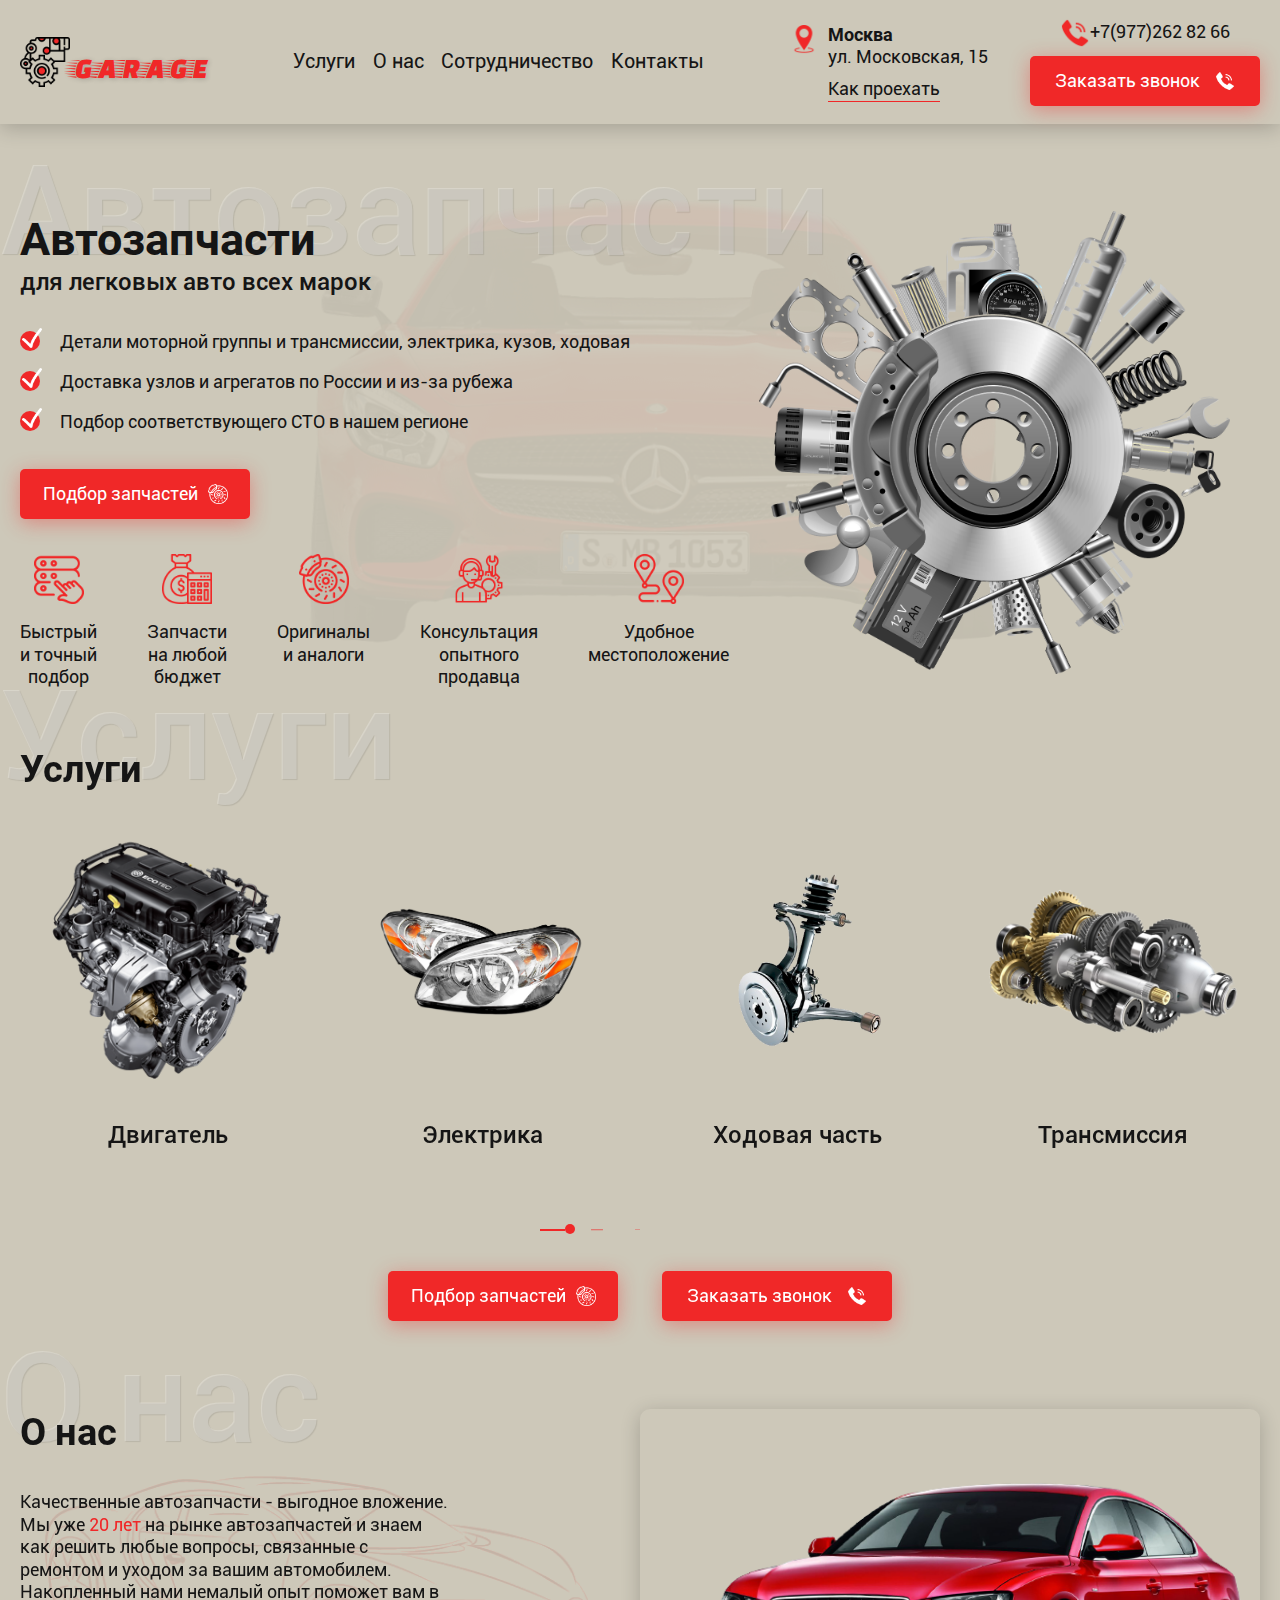
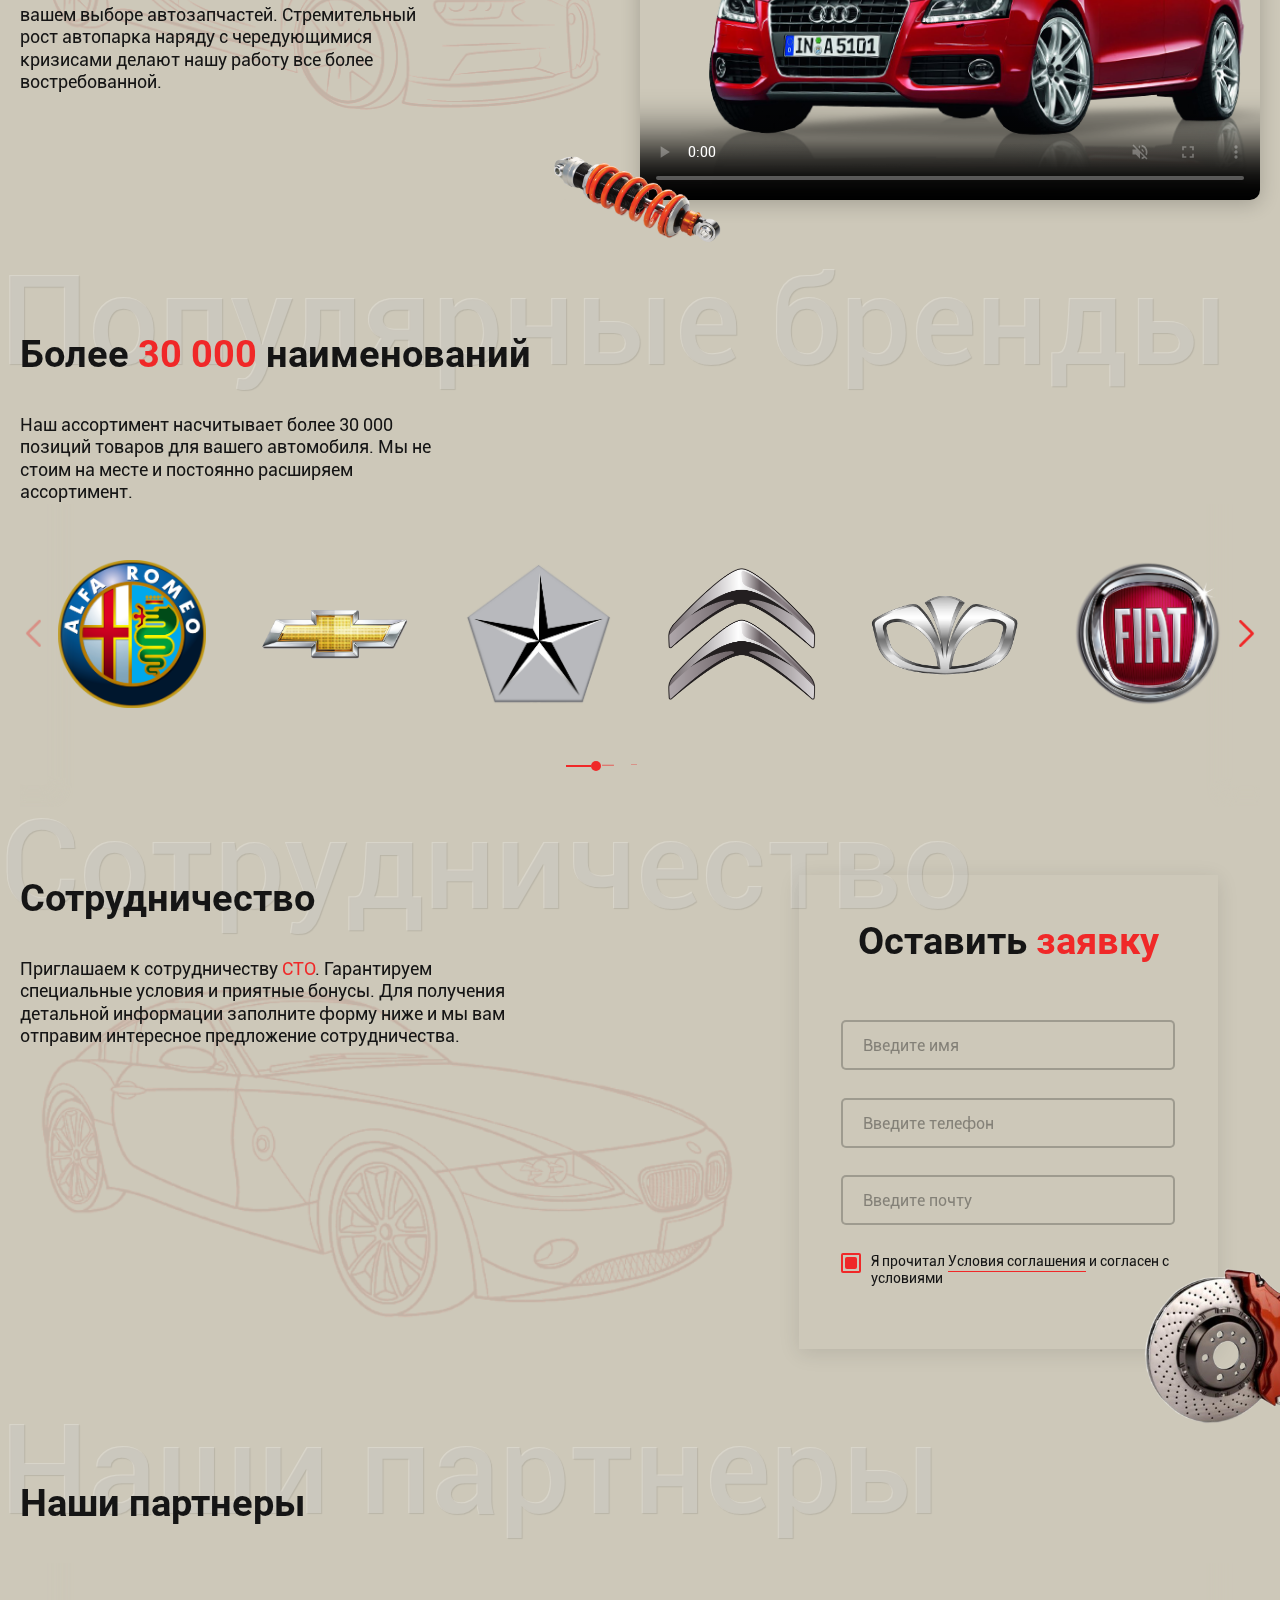
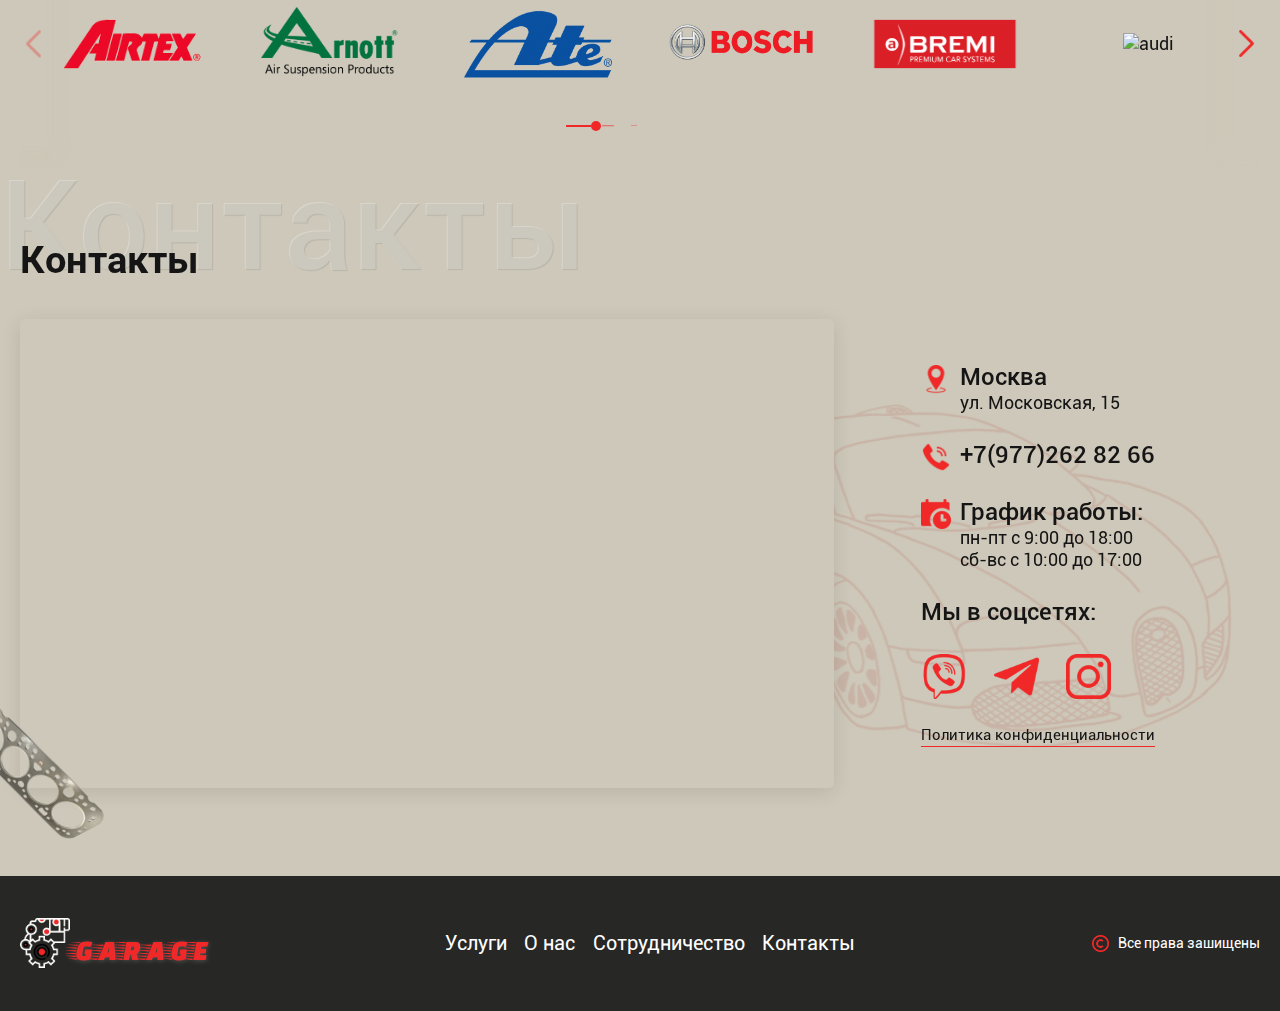
==== commit e3257698: "correct" ====
--- a/index.html
+++ b/index.html
@@ -14,7 +14,7 @@
       <header class="header"><div class="header__container">
   <div class="header__menu menu">
     <div class="header__logo logo">
-      <a class="header__logo-link" href="../index.html">
+      <a class="header__logo-link" href="index.html">
         <img class="header__logo-img" src="images/logo/logo.png" alt="logo" />
         <div class="header__logo-text">GARAGE</div>
       </a>
@@ -183,28 +183,70 @@
       <div class="main-top__slide slider-main-top">
         <div class="slider-main-top__content">
           <div class="slider-main-top__img" data-swiper-parallax="-150">
-            <img src="images/main-top__slider/s01.png" alt="" />
+            <img src="images/main-top__slider/pngegg-01.png" alt="" />
           </div>
         </div>
       </div>
       <div class="main-top__slide slider-main-top">
         <div class="slider-main-top__content">
           <div class="slider-main-top__img" data-swiper-parallax="-150">
-            <img src="images/main-top__slider/s02.png" alt="" />
+            <img src="images/main-top__slider/pngegg-02.png" alt="" />
           </div>
         </div>
       </div>
       <div class="main-top__slide slider-main-top">
         <div class="slider-main-top__content">
           <div class="slider-main-top__img" data-swiper-parallax="-150">
-            <img src="images/main-top__slider/s01.png" alt="" />
+            <img src="images/main-top__slider/pngegg-03.png" alt="" />
           </div>
         </div>
       </div>
       <div class="main-top__slide slider-main-top">
         <div class="slider-main-top__content">
           <div class="slider-main-top__img" data-swiper-parallax="-150">
-            <img src="images/main-top__slider/s02.png" alt="" />
+            <img src="images/main-top__slider/pngegg-04.png" alt="" />
+          </div>
+        </div>
+      </div>
+      <div class="main-top__slide slider-main-top">
+        <div class="slider-main-top__content">
+          <div class="slider-main-top__img" data-swiper-parallax="-150">
+            <img src="images/main-top__slider/pngegg-05.png" alt="" />
+          </div>
+        </div>
+      </div>
+      <div class="main-top__slide slider-main-top">
+        <div class="slider-main-top__content">
+          <div class="slider-main-top__img" data-swiper-parallax="-150">
+            <img src="images/main-top__slider/pngegg-06.png" alt="" />
+          </div>
+        </div>
+      </div>
+      <div class="main-top__slide slider-main-top">
+        <div class="slider-main-top__content">
+          <div class="slider-main-top__img" data-swiper-parallax="-150">
+            <img src="images/main-top__slider/pngegg-07.png" alt="" />
+          </div>
+        </div>
+      </div>
+      <div class="main-top__slide slider-main-top">
+        <div class="slider-main-top__content">
+          <div class="slider-main-top__img" data-swiper-parallax="-150">
+            <img src="images/main-top__slider/pngegg-08.png" alt="" />
+          </div>
+        </div>
+      </div>
+      <div class="main-top__slide slider-main-top">
+        <div class="slider-main-top__content">
+          <div class="slider-main-top__img" data-swiper-parallax="-150">
+            <img src="images/main-top__slider/pngegg-09.png" alt="" />
+          </div>
+        </div>
+      </div>
+      <div class="main-top__slide slider-main-top">
+        <div class="slider-main-top__content">
+          <div class="slider-main-top__img" data-swiper-parallax="-150">
+            <img src="images/main-top__slider/pngegg-10.png" alt="" />
           </div>
         </div>
       </div>
@@ -273,6 +315,16 @@
                 <img src="images/services/z05.png" alt="auto part" />
               </div>
               <div class="services-card__title">Детали кузова</div>
+            </div>
+          </article>
+        </div>
+        <div class="services__slide slide-services">
+          <article class="services-card">
+            <div class="services-card__body">
+              <div class="services-card__img">
+                <img src="images/services/z06.png" alt="auto part" />
+              </div>
+              <div class="services-card__title">Механизмы управления</div>
             </div>
           </article>
         </div>
@@ -310,15 +362,20 @@
   </div>
   <div class="about__video">
     <div class="story-video">
-      <iframe
-        class="story-video-object"
-        id="video-story"
-        src="https://www.youtube.com/embed/7jMlFXouPk8"
-        title="YouTube video player"
-        frameborder="0"
-        allow="accelerometer; autoplay; clipboard-write; encrypted-media; gyroscope; picture-in-picture"
-        allowfullscreen
-      ></iframe>
+      
+      <video
+          id="my-player"
+          class="video-js story-video-object video-story"
+          preload="auto"
+          controls
+          muted
+          loop
+          poster="images/video/a1.png"
+          data-setup='{}'>
+        <source src="../files/Rammstein.webm" type="video/webm"></source>
+        <source src="../files/Rammstein.mp4" type="video/mp4"></source>
+        </p>
+      </video>
     </div>
     <div class="story-video-img">
       <img src="images/bg-after/b01.png" alt="auto part" />
@@ -628,7 +685,7 @@
         <label class="checkbox__label" for="input-checkbox">
           <span
             >Я прочитал
-            <a href="../politic.html" target="_blank">Условия соглашения</a> и
+            <a href="politic.html" target="_blank">Условия соглашения</a> и
             согласен с условиями
           </span>
         </label>
@@ -636,6 +693,134 @@
     </form>
     <div class="form-cooperation__img">
       <img src="images/bg-after/b02.png" alt="auto part" />
+    </div>
+  </div>
+</div>
+</section>
+        </article>
+        <article>
+          <section><div class="partners__container">
+  <div class="partners__body">
+    <h2 class="partners__title">Наши партнеры</h2>
+    <div class="partners__text"></div>
+    <div class="partners__slider">
+      <div class="swiper-button-next">
+        <img src="images/icons/arrow.png" alt="arrow" />
+      </div>
+      <div class="partners__swiper">
+        <div class="partners__slide slide-partners">
+          <article class="partners-card">
+            <div class="partners-card__body">
+              <div class="partners-card__img">
+                <img src="images/partners/airtex.png" alt="audi" />
+              </div>
+            </div>
+          </article>
+        </div>
+        <div class="partners__slide slide-partners">
+          <article class="partners-card">
+            <div class="partners-card__body">
+              <div class="partners-card__img">
+                <img src="images/partners/arnott.png" alt="audi" />
+              </div>
+            </div>
+          </article>
+        </div>
+        <div class="partners__slide slide-partners">
+          <article class="partners-card">
+            <div class="partners-card__body">
+              <div class="partners-card__img">
+                <img src="images/partners/ate.png" alt="audi" />
+              </div>
+            </div>
+          </article>
+        </div>
+        <div class="partners__slide slide-partners">
+          <article class="partners-card">
+            <div class="partners-card__body">
+              <div class="partners-card__img">
+                <img src="images/partners/bosch.png" alt="audi" />
+              </div>
+            </div>
+          </article>
+        </div>
+        <div class="partners__slide slide-partners">
+          <article class="partners-card">
+            <div class="partners-card__body">
+              <div class="partners-card__img">
+                <img src="images/partners/bremi.png" alt="audi" />
+              </div>
+            </div>
+          </article>
+        </div>
+        <div class="partners__slide slide-partners">
+          <article class="partners-card">
+            <div class="partners-card__body">
+              <div class="partners-card__img">
+                <img src="images/partners/mannfilter.png" alt="audi" />
+              </div>
+            </div>
+          </article>
+        </div>
+        <div class="partners__slide slide-partners">
+          <article class="partners-card">
+            <div class="partners-card__body">
+              <div class="partners-card__img">
+                <img src="images/partners/michelin.png" alt="audi" />
+              </div>
+            </div>
+          </article>
+        </div>
+        <div class="partners__slide slide-partners">
+          <article class="partners-card">
+            <div class="partners-card__body">
+              <div class="partners-card__img">
+                <img src="images/partners/motul.png" alt="audi" />
+              </div>
+            </div>
+          </article>
+        </div>
+        <div class="partners__slide slide-partners">
+          <article class="partners-card">
+            <div class="partners-card__body">
+              <div class="partners-card__img">
+                <img src="images/partners/ocap.png" alt="audi" />
+              </div>
+            </div>
+          </article>
+        </div>
+        <div class="partners__slide slide-partners">
+          <article class="partners-card">
+            <div class="partners-card__body">
+              <div class="partners-card__img">
+                <img src="images/partners/ossca.png" alt="audi" />
+              </div>
+            </div>
+          </article>
+        </div>
+        <div class="partners__slide slide-partners">
+          <article class="partners-card">
+            <div class="partners-card__body">
+              <div class="partners-card__img">
+                <img src="images/partners/swag.png" alt="audi" />
+              </div>
+            </div>
+          </article>
+        </div>
+        <div class="partners__slide slide-partners">
+          <article class="partners-card">
+            <div class="partners-card__body">
+              <div class="partners-card__img">
+                <img src="images/partners/vaico.png" alt="audi" />
+              </div>
+            </div>
+          </article>
+        </div>
+      </div>
+      <div class="swiper-button-prev">
+        <img src="images/icons/arrow.png" alt="arrow" />
+      </div>
+      <div class="partners__dotts"></div>
     </div>
   </div>
 </div>
@@ -716,7 +901,7 @@
           </a>
         </div>
       </div>
-      <a class="contact__politic" href="../politic.html" target="_blank"><span>Политика конфиденциальности</spa></a>
+      <a class="contact__politic" href="politic.html" target="_blank"><span>Политика конфиденциальности</spa></a>
     </div>
   </div>
 </div>
@@ -726,7 +911,7 @@
       <footer class="footer"><div class="footer__container">
   <div class="footer__line">
     <div class="footer__logo logo">
-      <a class="header__logo-link" href="../index.html">
+      <a class="header__logo-link" href="index.html">
         <img
           class="header__logo-img"
           src="images/logo/logo-footer.png"
--- a/css/style.min.css
+++ b/css/style.min.css
@@ -33,13 +33,13 @@
   font-style: normal;
 }
 
-.politic__subtitle, .politic__container::before, .contact__social-title, .contact__schedule-title, .contact__phone-tel, .contact__adress-text-top, .contact__container::before, .cooperation__container::before, .brand-card__title, .brand__container::before, .about__container::before, .services-card__title, .services__container::before, .main-top__subtitle, .main-top__container::before, .slider-main-top__title, .fraction-controll__all, .fraction-controll__current {
+.politic__subtitle, .politic__container::before, .contact__social-title, .contact__schedule-title, .contact__phone-tel, .contact__adress-text-top, .contact__container::before, .partners-card__title, .partners__container::before, .cooperation__container::before, .brand-card__title, .brand__container::before, .about__container::before, .services-card__title, .services__container::before, .main-top__subtitle, .main-top__container::before, .slider-main-top__title, .fraction-controll__all, .fraction-controll__current {
   font-family: Roboto;
   font-weight: 500;
   font-style: normal;
 }
 
-.politic__title, .contact__title, .form-cooperation__title, .cooperation__title, .brand__title, .about__title, .services__title, .main-title {
+.politic__title, .contact__title, .partners__title, .form-cooperation__title, .cooperation__title, .brand__title, .about__title, .services__title, .main-title {
   font-family: Roboto;
   font-weight: 700;
   font-style: normal;
@@ -367,7 +367,7 @@
 
 /*--------------------*/
 /*   ========================================================================== */
-.footer__container, .politic__container, .contact__container, .cooperation__container, .brand__container, .about__container, .services__container, .main-top__container, .header__container {
+.footer__container, .politic__container, .contact__container, .partners__container, .cooperation__container, .brand__container, .about__container, .services__container, .main-top__container, .header__container {
   max-width: 1640px;
   margin: 0 auto;
   padding: 0 20px;
@@ -421,6 +421,10 @@
   max-width: 1920px;
   margin: 0 auto;
   padding: 0 10px;
+}
+
+.no-scroll {
+  overflow: hidden;
 }
 
 .button {
@@ -608,6 +612,7 @@
 
 .mobile-nav-button__icon.active {
   background-color: transparent;
+  position: fixed;
 }
 
 .mobile-nav-button__icon.active::before {
@@ -663,8 +668,6 @@
 .main-top__slider::after {
   content: "";
   position: absolute;
-  -webkit-box-shadow: inset 0px 0px 25px 20px rgba(205, 200, 185, 0.5);
-  box-shadow: inset 0px 0px 25px 20px rgba(205, 200, 185, 0.5);
   width: 100%;
   height: 100%;
   top: 0;
@@ -675,6 +678,9 @@
 }
 .main-top__swiper {
   margin-bottom: 2.1428571429rem;
+}
+.main-top__swiper .swiper-slide {
+  height: auto;
 }
 .main-top__controll.controll-main-top {
   display: none;
@@ -1420,6 +1426,38 @@
     margin-bottom: 0;
   }
 }
+.main-top__container::after {
+  content: "";
+  position: absolute;
+  background: url("../images/bg-auto/bg-top.png") center/cover no-repeat;
+  opacity: 0.05;
+  top: -3.5714285714rem;
+  left: 0;
+  bottom: 0;
+  right: 0;
+  z-index: -1;
+  width: 70%;
+  margin: 0 auto;
+  height: 600px;
+}
+@media (max-width: 1600px) {
+  .main-top__container::after {
+    height: calc(
+        400px + 200 *
+          ((100vw - 320px) / 1280)
+      );
+  }
+}
+@media (max-width: 991.98px) {
+  .main-top__container::after {
+    width: 90%;
+  }
+}
+@media (max-width: 767.98px) {
+  .main-top__container::after {
+    width: 100%;
+  }
+}
 .main-top__body h1 {
   margin: 0;
 }
@@ -1495,7 +1533,7 @@
 .main-top__text::after {
   content: "";
   position: absolute;
-  background: url("../../images/icons/check.png") center/cover no-repeat;
+  background: url("../images/icons/check.png") center/cover no-repeat;
   width: 1.4285714286rem;
   height: 1.4285714286rem;
   top: -3px;
@@ -1757,7 +1795,7 @@
   content: "";
   position: absolute;
   top: 50%;
-  background-color: #ababab;
+  background-color: rgba(240, 40, 40, 0.5);
   height: 0.1428571429rem;
   width: 100%;
   transform: translate(0px -50%);
@@ -1952,7 +1990,7 @@
 .about__body::before {
   content: "";
   position: absolute;
-  background: url("../../images/bg-auto/a1.png") center/cover no-repeat;
+  background: url("../images/bg-auto/a1.png") center/cover no-repeat;
   opacity: 0.1;
   top: 0;
   left: 0;
@@ -2051,12 +2089,14 @@
 }
 .about__video {
   position: relative;
+  box-shadow: 0px 4px 20px rgba(0, 0, 0, 0.2);
   transition: all 0.3s ease 0s;
+  border-radius: 0.7142857143rem;
 }
 @media (any-hover: hover) {
   .about__video:hover {
     transition: all 0.3s ease 0s;
-    box-shadow: 0px 4px 20px rgba(0, 0, 0, 0.2);
+    box-shadow: 0px 4px 20px rgba(0, 0, 0, 0.4);
   }
 }
 @media (max-width: 1199.98px) {
@@ -2089,7 +2129,7 @@
 }
 
 .story-video {
-  border-radius: 10px;
+  border-radius: 0.7142857143rem;
   overflow: hidden;
   width: 100%;
   position: relative;
@@ -2163,18 +2203,31 @@
   transform: translate(-50%, -50%);
 }
 
+#video-story-btn-icon {
+  width: 80px;
+  height: 80px;
+}
+@media (max-width: 1600px) {
+  #video-story-btn-icon {
+    width: calc(
+        50px + 30 *
+          ((100vw - 320px) / 1280)
+      );
+  }
+}
+@media (max-width: 1600px) {
+  #video-story-btn-icon {
+    height: calc(
+        50px + 30 *
+          ((100vw - 320px) / 1280)
+      );
+  }
+}
+
 .story-video-object {
   width: 100%;
-  height: 430px;
+  height: auto;
   vertical-align: top;
-}
-@media (max-width: 1600px) {
-  .story-video-object {
-    height: calc(
-        250px + 180 *
-          ((100vw - 320px) / 1280)
-      );
-  }
 }
 
 .brand__container {
@@ -2282,12 +2335,18 @@
 }
 .brand__slider .swiper-button-prev {
   transform: rotate(180deg);
-  top: 43%;
+  top: 0;
   left: 0;
+  height: 100%;
+  background: #cdc8b9;
+  box-shadow: 0px 0px 15px 10px #cdc8b9;
 }
 .brand__slider .swiper-button-next {
-  top: 43%;
+  top: 0;
   right: 0;
+  height: 100%;
+  background: #cdc8b9;
+  box-shadow: 0px 0px 15px 10px #cdc8b9;
 }
 .brand__slider .swiper-button-prev .swiper-button-disabled,
 .brand__slider .swiper-button-next .swiper-button-disabled {
@@ -2343,8 +2402,8 @@
 .brand__dotts .swiper-pagination-bullet::after {
   content: "";
   position: absolute;
-  top: 50%;
-  background-color: #ababab;
+  top: 52%;
+  background-color: rgba(240, 40, 40, 0.5);
   height: 0.1428571429rem;
   width: 100%;
   transform: translate(0px -50%);
@@ -2355,7 +2414,7 @@
   background-color: #f02828;
   width: 0.7142857143rem;
   height: 0.7142857143rem;
-  top: 52%;
+  top: 55%;
   left: -1.0714285714rem;
   border-radius: 50%;
   transform: translate(50%, -50%);
@@ -2534,7 +2593,7 @@
 .cooperation__body::before {
   content: "";
   position: absolute;
-  background: url("../../images/bg-auto/a3.png") center/cover no-repeat;
+  background: url("../images/bg-auto/a3.png") center/cover no-repeat;
   opacity: 0.1;
   top: 0;
   left: 0;
@@ -2878,6 +2937,306 @@
   }
 }
 
+.partners__container {
+  margin-bottom: 75px;
+  position: relative;
+  z-index: 1;
+}
+@media (max-width: 1600px) {
+  .partners__container {
+    margin-bottom: calc(
+        50px + 25 *
+          ((100vw - 320px) / 1280)
+      );
+  }
+}
+.partners__container::before {
+  content: "Наши партнеры";
+  position: absolute;
+  width: 100%;
+  height: 100%;
+  white-space: nowrap;
+  left: 0;
+  top: -100px;
+  font-size: 150px;
+  line-height: 170px;
+  color: rgba(255, 255, 255, 0.25);
+  text-shadow: 1px 1px 1px rgba(21, 21, 21, 0.1);
+  z-index: -1;
+}
+@media (max-width: 1600px) {
+  .partners__container::before {
+    top: calc(
+        -70px + -30 *
+          ((100vw - 320px) / 1280)
+      );
+  }
+}
+@media (max-width: 1600px) {
+  .partners__container::before {
+    font-size: calc(
+        48px + 102 *
+          ((100vw - 320px) / 1280)
+      );
+  }
+}
+@media (max-width: 1600px) {
+  .partners__container::before {
+    line-height: calc(
+        150px + 20 *
+          ((100vw - 320px) / 1280)
+      );
+  }
+}
+.partners__title {
+  font-size: 40px;
+  line-height: 50px;
+}
+@media (max-width: 1600px) {
+  .partners__title {
+    font-size: calc(
+        30px + 10 *
+          ((100vw - 320px) / 1280)
+      );
+  }
+}
+@media (max-width: 1600px) {
+  .partners__title {
+    line-height: calc(
+        40px + 10 *
+          ((100vw - 320px) / 1280)
+      );
+  }
+}
+.partners__title:not(:last-child) {
+  margin-bottom: 40px;
+}
+@media (max-width: 1600px) {
+  .partners__title:not(:last-child) {
+    margin-bottom: calc(
+        20px + 20 *
+          ((100vw - 320px) / 1280)
+      );
+  }
+}
+.partners__title span {
+  color: #f02828;
+}
+.partners__text {
+  width: 35%;
+}
+@media (max-width: 767.98px) {
+  .partners__text {
+    width: 100%;
+  }
+}
+.partners__slider {
+  padding-left: 1.4285714286rem !important;
+  padding-right: 1.4285714286rem !important;
+}
+.partners__slider .swiper-button-next::after {
+  display: none;
+}
+.partners__slider .swiper-button-prev::after {
+  display: none;
+}
+.partners__slider .swiper-button-prev {
+  transform: rotate(180deg);
+  top: 0;
+  left: 0;
+  height: 100%;
+  background: #cdc8b9;
+  box-shadow: 0px 0px 15px 10px #cdc8b9;
+}
+.partners__slider .swiper-button-next {
+  top: 0;
+  right: 0;
+  height: 100%;
+  background: #cdc8b9;
+  box-shadow: 0px 0px 15px 10px #cdc8b9;
+}
+.partners__slider .swiper-button-prev .swiper-button-disabled,
+.partners__slider .swiper-button-next .swiper-button-disabled {
+  opacity: 0.5;
+}
+
+.partners__slider {
+  padding: 1.0714285714rem;
+  margin: 0 -1.0714285714rem;
+}
+.partners__swiper {
+  display: flex;
+  align-items: center;
+}
+.partners__swiper:not(:last-child) {
+  margin-bottom: 30px;
+}
+@media (max-width: 1600px) {
+  .partners__swiper:not(:last-child) {
+    margin-bottom: calc(
+        20px + 10 *
+          ((100vw - 320px) / 1280)
+      );
+  }
+}
+.partners__dotts {
+  display: grid;
+  grid-auto-flow: column;
+  align-self: center;
+  margin: 0 auto;
+  margin-top: -3.5714285714rem;
+  overflow: hidden;
+  margin-bottom: 30px;
+}
+@media (max-width: 1600px) {
+  .partners__dotts {
+    margin-bottom: calc(
+        20px + 10 *
+          ((100vw - 320px) / 1280)
+      );
+  }
+}
+.partners__dotts .swiper-pagination-bullet {
+  cursor: pointer;
+  height: 2.1428571429rem;
+  width: 1.2857142857rem;
+  background-color: transparent;
+  opacity: 1;
+  transition: all 0.3s ease-in-out;
+  margin: 0px 0.5357142857rem;
+  position: relative;
+}
+.partners__dotts .swiper-pagination-bullet::after {
+  content: "";
+  position: absolute;
+  top: 50%;
+  background-color: rgba(240, 40, 40, 0.5);
+  height: 0.1428571429rem;
+  width: 100%;
+  transform: translate(0px -50%);
+}
+.partners__dotts .swiper-pagination-bullet::before {
+  content: "";
+  position: absolute;
+  background-color: #f02828;
+  width: 0.7142857143rem;
+  height: 0.7142857143rem;
+  top: 52%;
+  left: -1.0714285714rem;
+  border-radius: 50%;
+  transform: translate(50%, -50%);
+  opacity: 0;
+}
+.partners__dotts .swiper-pagination-bullet-active {
+  width: 1.7857142857rem;
+}
+.partners__dotts .swiper-pagination-bullet-active::after {
+  background-color: #f02828;
+}
+.partners__dotts .swiper-pagination-bullet-active::before {
+  transition: left 3s linear 0s;
+  left: 1.4285714286rem;
+  opacity: 1;
+}
+
+.partners-card {
+  transition: all 0.3s ease 0s;
+}
+@media (any-hover: hover) {
+  .partners-card:hover {
+    transition: all 0.3s ease 0s;
+    transform: scale(1.03);
+  }
+}
+.partners-card__img {
+  padding-top: 20px;
+  padding-bottom: 20px;
+  max-width: 17.8571428571rem;
+  max-height: 17.8571428571rem;
+  display: flex;
+  justify-content: center;
+  align-items: center;
+}
+@media (max-width: 1600px) {
+  .partners-card__img {
+    padding-top: calc(
+        10px + 10 *
+          ((100vw - 320px) / 1280)
+      );
+  }
+}
+@media (max-width: 1600px) {
+  .partners-card__img {
+    padding-bottom: calc(
+        10px + 10 *
+          ((100vw - 320px) / 1280)
+      );
+  }
+}
+.partners-card__body {
+  padding-top: 20px;
+  padding-bottom: 30px;
+  padding-left: 20px;
+  padding-right: 20px;
+  display: grid;
+  grid-template-rows: 1fr;
+  justify-content: center;
+  align-items: center;
+}
+@media (max-width: 1600px) {
+  .partners-card__body {
+    padding-top: calc(
+        10px + 10 *
+          ((100vw - 320px) / 1280)
+      );
+  }
+}
+@media (max-width: 1600px) {
+  .partners-card__body {
+    padding-bottom: calc(
+        10px + 20 *
+          ((100vw - 320px) / 1280)
+      );
+  }
+}
+@media (max-width: 1600px) {
+  .partners-card__body {
+    padding-left: calc(
+        10px + 10 *
+          ((100vw - 320px) / 1280)
+      );
+  }
+}
+@media (max-width: 1600px) {
+  .partners-card__body {
+    padding-right: calc(
+        10px + 10 *
+          ((100vw - 320px) / 1280)
+      );
+  }
+}
+.partners-card__title {
+  font-size: 28px;
+  line-height: 30px;
+  text-align: center;
+}
+@media (max-width: 1600px) {
+  .partners-card__title {
+    font-size: calc(
+        18px + 10 *
+          ((100vw - 320px) / 1280)
+      );
+  }
+}
+@media (max-width: 1600px) {
+  .partners-card__title {
+    line-height: calc(
+        20px + 10 *
+          ((100vw - 320px) / 1280)
+      );
+  }
+}
+
 .contact__container {
   margin-bottom: 100px;
   position: relative;
@@ -3138,7 +3497,7 @@
 .contact__body::before {
   content: "";
   position: absolute;
-  background: url("../../images/bg-auto/a4.png") 100% 100% no-repeat;
+  background: url("../images/bg-auto/a4.png") 100% 100% no-repeat;
   opacity: 0.1;
   top: 0;
   left: 0;
@@ -3160,7 +3519,7 @@
   .contact__body::before {
     width: 75%;
     height: 600px;
-    background: url("../../images/bg-auto/a4.png") center/cover no-repeat;
+    background: url("../images/bg-auto/a4.png") center/cover no-repeat;
   }
 }
 @media (max-width: 1199.98px) and (max-width: 1600px) {
@@ -3694,7 +4053,7 @@
 .subtitle-bg-1::before {
   content: "";
   position: absolute;
-  background: url("../../images/bg-auto/a1.png") center/cover no-repeat;
+  background: url("../images/bg-auto/a1.png") center/cover no-repeat;
   opacity: 0.1;
   top: -14.2857142857rem;
   left: 0;
@@ -3730,7 +4089,7 @@
 .subtitle-bg-1::after {
   content: "";
   position: absolute;
-  background: url("../../images/bg-auto/a2.png") center/cover no-repeat;
+  background: url("../images/bg-auto/a2.png") center/cover no-repeat;
   opacity: 0.1;
   top: 28.5714285714rem;
   left: 0;
@@ -3766,7 +4125,7 @@
 .subtitle-bg-2::before {
   content: "";
   position: absolute;
-  background: url("../../images/bg-auto/a3.png") center/cover no-repeat;
+  background: url("../images/bg-auto/a3.png") center/cover no-repeat;
   opacity: 0.1;
   top: 7.1428571429rem;
   left: 0;
@@ -3802,7 +4161,7 @@
 .subtitle-bg-3::before {
   content: "";
   position: absolute;
-  background: url("../../images/bg-auto/a5.png") center/cover no-repeat;
+  background: url("../images/bg-auto/a5.png") center/cover no-repeat;
   opacity: 0.1;
   top: -57.1428571429rem;
   left: 0;
@@ -3838,7 +4197,7 @@
 .subtitle-bg-4::before {
   content: "";
   position: absolute;
-  background: url("../../images/bg-auto/a4.png") center/cover no-repeat;
+  background: url("../images/bg-auto/a4.png") center/cover no-repeat;
   opacity: 0.1;
   top: -7.1428571429rem;
   left: 0;
@@ -3874,7 +4233,7 @@
 .subtitle-bg-5::before {
   content: "";
   position: absolute;
-  background: url("../../images/bg-auto/a6.png") center/cover no-repeat;
+  background: url("../images/bg-auto/a6.png") center/cover no-repeat;
   opacity: 0.1;
   top: 7.1428571429rem;
   left: 0;
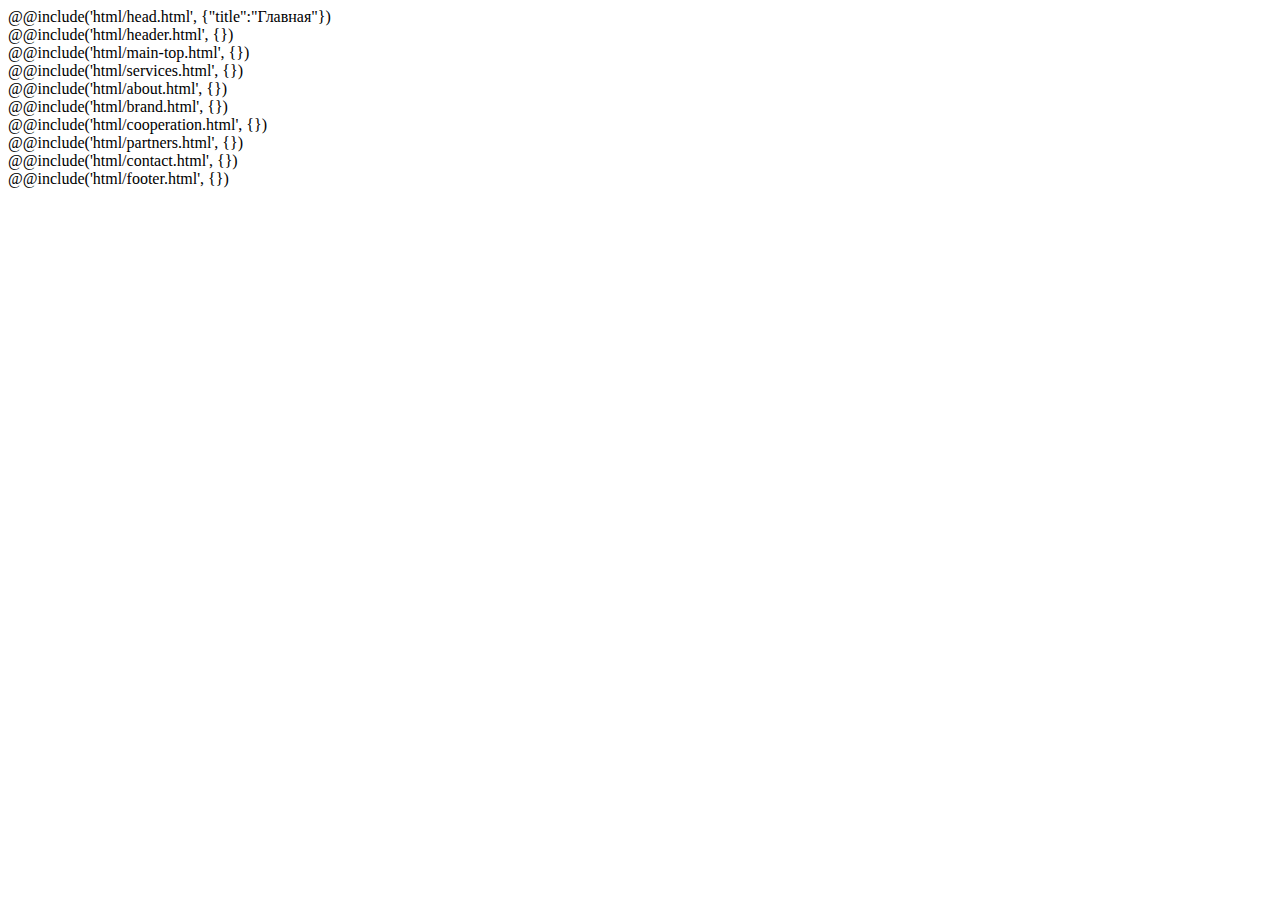
==== commit 1756d837: "add correct files" ====
--- a/index.html
+++ b/index.html
@@ -1,950 +1,33 @@
 <!DOCTYPE html>
 <html lang="en">
-  <head>
-  <meta charset="UTF-8" />
-  <meta http-equiv="X-UA-Compatible" content="IE=edge" />
-  <meta name="viewport" content="width=device-width, initial-scale=1.0" />
-  <link rel="stylesheet" href="css/style.min.css" />
-
-  <title>Главная</title>
-</head>
-
+  @@include('html/head.html', {"title":"Главная"})
   <body>
     <wrapper class="wrapper">
-      <header class="header"><div class="header__container">
-  <div class="header__menu menu">
-    <div class="header__logo logo">
-      <a class="header__logo-link" href="index.html">
-        <img class="header__logo-img" src="images/logo/logo.png" alt="logo" />
-        <div class="header__logo-text">GARAGE</div>
-      </a>
-    </div>
-    <nav class="header__body menu-header">
-      <ul class="menu-header__list">
-        <li class="menu-header__item">
-          <a class="menu-header__link" href="#servis">Услуги</a>
-        </li>
-        <li class="menu-header__item">
-          <a class="menu-header__link" href="#about">О нас</a>
-        </li>
-        <li class="menu-header__item">
-          <a class="menu-header__link" href="#cooperation">Сотрудничество</a>
-        </li>
-        <li class="menu-header__item">
-          <a class="menu-header__link" href="#contact">Контакты</a>
-        </li>
-      </ul>
-    </nav>
-    <div class="header__contact contact-header">
-      <div class="contact-header__location location">
-        <img
-          class="location__adress-img"
-          src="images/icons/location.png"
-          alt="location"
-        />
-        <div class="location__adress">
-          <span class="location__adress-text"
-            ><b>Москва </b><br />
-            ул. Московская, 15</span
-          >
-          <a href="#contact" class="location__adress-link"><span>Как проехать</spa></a>
-        </div>
-      </div>
-      <div class="contact-header__phone">
-        <a href="tel:+79772628266" class="contact-header__phone-link">
-          <div class="contact-header__phone-img">
-            <img src="images/icons/call.png" alt="phone" />
-          </div>
-          <div class="contact-header__phone-tel">+7(977)262 82 66</div>
-        </a>
-        <button class="contact-header__button button">
-          <span>Заказать звонок</span>
-          <img src="images/icons/call-btn.png" alt="icon" />
-        </button>
-      </div>
-    </div>
-  </div>
-  <button type="button" class="mobile-nav-button">
-						<span class="mobile-nav-button__icon"></span>
-					</button>
-</div>
-<div class="mobile-nav">
-      <div class="header__logo">
-      <a class="header__logo-link" href="#">
-        <img class="header__logo-img" src="images/logo/logo.png" alt="logo" />
-        <div class="header__logo-text">GARAGE</div>
-      </a>
-    </div>
-			<nav class="mobile-nav__list">
-				<ul>
-					<li class="mobile-nav__item">
-          <a class="mobile-nav__link" href="#">Услуги</a>
-        </li>
-        <li class="mobile-nav__item">
-          <a class="mobile-nav__link" href="#">О нас</a>
-        </li>
-        <li class="mobile-nav__item">
-          <a class="mobile-nav__link" href="#">Сотрудничество</a>
-        </li>
-        <li class="mobile-nav__item">
-          <a class="mobile-nav__link" href="#">Контакты</a>
-        </li>
-				</ul>
-			</nav>
-      <div class="mobile-nav__location location">
-        <img
-          class="location__adress-img"
-          src="images/icons/location.png"
-          alt="location"
-        />
-        <div class="location__adress">
-          <span class="location__adress-text"
-            ><b>Москва </b><br />
-            ул. Московская, 15</span
-          >
-          <a href="" class="location__adress-link"><span>Как проехать</spa></a>
-        </div>
-      </div>
-			<div class="mobile-nav__phone">
-        <a href="tel:+79772628266" class="mobile-nav__phone-link">
-          <div class="mobile-nav__phone-img">
-            <img src="images/icons/call.png" alt="phone" />
-          </div>
-          <div class="mobile-nav__phone-tel">+7(977)262 82 66</div>
-        </a>
-        <button class="mobile-nav__button button">
-          <span>Заказать звонок</span>
-          <img src="images/icons/call-btn.png" alt="icon" />
-        </button>
-      </div>
-		</div>
-</header>
+      <header class="header">@@include('html/header.html', {})</header>
       <main class="main">
         <article>
-          <section><div class="main-top__container">
-  <div class="main-top__body">
-    <h1 class="main-title">Автозапчасти</h1>
-    <div class="main-top__subtitle">для легковых авто всех марок</div>
-    <ul class="main-top__subscription">
-      <li class="main-top__text">
-        Детали моторной группы и трансмиссии, электрика, кузов, ходовая
-      </li>
-      <li class="main-top__text">
-        Доставка узлов и агрегатов по России и из-за рубежа
-      </li>
-      <li class="main-top__text">
-        Подбор соответствующего СТО в нашем регионе
-      </li>
-    </ul>
-    <div class="main-top__buttons">
-      <a class="main-top__btn button" href="#">
-        <span>Подбор запчастей</span>
-        <img src="images/services-top/i-3-btn.png" alt="icon" />
-      </a>
-    </div>
-    <div class="main-top__services services-top">
-      <div class="services-top__cart">
-        <div class="services-top__cart-img">
-          <img src="images/services-top/i-1.png" alt="icon" />
-        </div>
-        <div class="services-top__cart-text">Быстрый и точный подбор</div>
-      </div>
-      <div class="services-top__cart">
-        <div class="services-top__cart-img">
-          <img src="images/services-top/i-2.png" alt="icon" />
-        </div>
-        <div class="services-top__cart-text">Запчасти на любой бюджет</div>
-      </div>
-      <div class="services-top__cart">
-        <div class="services-top__cart-img">
-          <img src="images/services-top/i-3.png" alt="icon" />
-        </div>
-        <div class="services-top__cart-text">Оригиналы и аналоги</div>
-      </div>
-      <div class="services-top__cart">
-        <div class="services-top__cart-img">
-          <img src="images/services-top/i-4.png" alt="icon" />
-        </div>
-        <div class="services-top__cart-text">
-          Консультация опытного продавца
-        </div>
-      </div>
-      <div class="services-top__cart">
-        <div class="services-top__cart-img">
-          <img src="images/services-top/i-5.png" alt="icon" />
-        </div>
-        <div class="services-top__cart-text">Удобное местоположение</div>
-      </div>
-    </div>
-  </div>
-
-  <div class="main-top__slider">
-    <div class="main-top__swiper">
-      <div class="main-top__slide slider-main-top">
-        <div class="slider-main-top__content">
-          <div class="slider-main-top__img" data-swiper-parallax="-150">
-            <img src="images/main-top__slider/pngegg-01.png" alt="" />
-          </div>
-        </div>
-      </div>
-      <div class="main-top__slide slider-main-top">
-        <div class="slider-main-top__content">
-          <div class="slider-main-top__img" data-swiper-parallax="-150">
-            <img src="images/main-top__slider/pngegg-02.png" alt="" />
-          </div>
-        </div>
-      </div>
-      <div class="main-top__slide slider-main-top">
-        <div class="slider-main-top__content">
-          <div class="slider-main-top__img" data-swiper-parallax="-150">
-            <img src="images/main-top__slider/pngegg-03.png" alt="" />
-          </div>
-        </div>
-      </div>
-      <div class="main-top__slide slider-main-top">
-        <div class="slider-main-top__content">
-          <div class="slider-main-top__img" data-swiper-parallax="-150">
-            <img src="images/main-top__slider/pngegg-04.png" alt="" />
-          </div>
-        </div>
-      </div>
-      <div class="main-top__slide slider-main-top">
-        <div class="slider-main-top__content">
-          <div class="slider-main-top__img" data-swiper-parallax="-150">
-            <img src="images/main-top__slider/pngegg-05.png" alt="" />
-          </div>
-        </div>
-      </div>
-      <div class="main-top__slide slider-main-top">
-        <div class="slider-main-top__content">
-          <div class="slider-main-top__img" data-swiper-parallax="-150">
-            <img src="images/main-top__slider/pngegg-06.png" alt="" />
-          </div>
-        </div>
-      </div>
-      <div class="main-top__slide slider-main-top">
-        <div class="slider-main-top__content">
-          <div class="slider-main-top__img" data-swiper-parallax="-150">
-            <img src="images/main-top__slider/pngegg-07.png" alt="" />
-          </div>
-        </div>
-      </div>
-      <div class="main-top__slide slider-main-top">
-        <div class="slider-main-top__content">
-          <div class="slider-main-top__img" data-swiper-parallax="-150">
-            <img src="images/main-top__slider/pngegg-08.png" alt="" />
-          </div>
-        </div>
-      </div>
-      <div class="main-top__slide slider-main-top">
-        <div class="slider-main-top__content">
-          <div class="slider-main-top__img" data-swiper-parallax="-150">
-            <img src="images/main-top__slider/pngegg-09.png" alt="" />
-          </div>
-        </div>
-      </div>
-      <div class="main-top__slide slider-main-top">
-        <div class="slider-main-top__content">
-          <div class="slider-main-top__img" data-swiper-parallax="-150">
-            <img src="images/main-top__slider/pngegg-10.png" alt="" />
-          </div>
-        </div>
-      </div>
-    </div>
-    <div class="main-top__controll controll-main-top">
-      <div class="controll-main-top__dotts"></div>
-      <div class="controll-main-top__fraction fraction-controll">
-        <span class="fraction-controll__current">0</span> /
-        <span class="fraction-controll__all"></span>
-      </div>
-    </div>
-  </div>
-</div>
-</section>
+          <section>@@include('html/main-top.html', {})</section>
         </article>
         <article>
-          <section><div class="services__container" id="servis">
-  <div class="services__body">
-    <h2 class="services__title">Услуги</h2>
-    <div class="services__slider">
-      <div class="services__swiper">
-        <div class="services__slide slide-services">
-          <article class="services-card">
-            <div class="services-card__body">
-              <div class="services-card__img">
-                <img src="images/services/z01.png" alt="auto part" />
-              </div>
-              <div class="services-card__title">Двигатель</div>
-            </div>
-          </article>
-        </div>
-        <div class="services__slide slide-services">
-          <article class="services-card">
-            <div class="services-card__body">
-              <div class="services-card__img">
-                <img src="images/services/z02.png" alt="auto part" />
-              </div>
-              <div class="services-card__title">Электрика</div>
-            </div>
-          </article>
-        </div>
-        <div class="services__slide slide-services">
-          <article class="services-card">
-            <div class="services-card__body">
-              <div class="services-card__img">
-                <img src="images/services/z03.png" alt="auto part" />
-              </div>
-              <div class="services-card__title">Ходовая часть</div>
-            </div>
-          </article>
-        </div>
-        <div class="services__slide slide-services">
-          <article class="services-card">
-            <div class="services-card__body">
-              <div class="services-card__img">
-                <img src="images/services/z04.png" alt="auto part" />
-              </div>
-              <div class="services-card__title">Трансмиссия</div>
-            </div>
-          </article>
-        </div>
-        <div class="services__slide slide-services">
-          <article class="services-card">
-            <div class="services-card__body">
-              <div class="services-card__img">
-                <img src="images/services/z05.png" alt="auto part" />
-              </div>
-              <div class="services-card__title">Детали кузова</div>
-            </div>
-          </article>
-        </div>
-        <div class="services__slide slide-services">
-          <article class="services-card">
-            <div class="services-card__body">
-              <div class="services-card__img">
-                <img src="images/services/z06.png" alt="auto part" />
-              </div>
-              <div class="services-card__title">Механизмы управления</div>
-            </div>
-          </article>
-        </div>
-      </div>
-      <div class="services__dotts"></div>
-    </div>
-    <div class="services__buttons">
-      <a class="services__btn button" href="#">
-        <span>Подбор запчастей</span>
-        <img src="images/services-top/i-3-btn.png" alt="icon" />
-      </a>
-      <a class="services__btn button" href="#">
-        <span>Заказать звонок</span>
-        <img src="images/icons/call-btn.png" alt="icon" />
-      </a>
-    </div>
-  </div>
-</div>
-</section>
+          <section>@@include('html/services.html', {})</section>
         </article>
         <article>
-          <section><div class="about__container" id="about">
-  <div class="about__body">
-    <h2 class="about__title">О нас</h2>
-    <div class="about__text">
-      <p>
-        Качественные автозапчасти - выгодное вложение. Мы уже
-        <span>20 лет</span> на рынке автозапчастей и знаем как решить любые
-        вопросы, связанные с ремонтом и уходом за вашим автомобилем. Накопленный
-        нами немалый опыт поможет вам в вашем выборе автозапчастей.
-        Стремительный рост автопарка наряду с чередующимися кризисами делают
-        нашу работу все более востребованной.
-      </p>
-    </div>
-  </div>
-  <div class="about__video">
-    <div class="story-video">
-      
-      <video
-          id="my-player"
-          class="video-js story-video-object video-story"
-          preload="auto"
-          controls
-          muted
-          loop
-          poster="images/video/a1.png"
-          data-setup='{}'>
-        <source src="../files/Rammstein.webm" type="video/webm"></source>
-        <source src="../files/Rammstein.mp4" type="video/mp4"></source>
-        </p>
-      </video>
-    </div>
-    <div class="story-video-img">
-      <img src="images/bg-after/b01.png" alt="auto part" />
-    </div>
-  </div>
-</div>
-</section>
+          <section>@@include('html/about.html', {})</section>
         </article>
         <article>
-          <section><div class="brand__container">
-  <div class="brand__body">
-    <h2 class="brand__title">Более <span>30 000</span> наименований</h2>
-    <div class="brand__text">
-      Наш ассортимент насчитывает более 30 000 позиций товаров для вашего
-      автомобиля. Мы не стоим на месте и постоянно расширяем ассортимент.
-    </div>
-    <div class="brand__slider">
-      <div class="swiper-button-next">
-        <img src="images/icons/arrow.png" alt="arrow" />
-      </div>
-      <div class="brand__swiper">
-        <div class="brand__slide slide-brand">
-          <article class="brand-card">
-            <div class="brand-card__body">
-              <div class="brand-card__img">
-                <img src="images/brand-2/alfa-romeo.png" alt="audi" />
-              </div>
-            </div>
-          </article>
-        </div>
-        <div class="brand__slide slide-brand">
-          <article class="brand-card">
-            <div class="brand-card__body">
-              <div class="brand-card__img">
-                <img src="images/brand-2/chevrole.png" alt="audi" />
-              </div>
-            </div>
-          </article>
-        </div>
-        <div class="brand__slide slide-brand">
-          <article class="brand-card">
-            <div class="brand-card__body">
-              <div class="brand-card__img">
-                <img src="images/brand-2/chrysler.png" alt="audi" />
-              </div>
-            </div>
-          </article>
-        </div>
-        <div class="brand__slide slide-brand">
-          <article class="brand-card">
-            <div class="brand-card__body">
-              <div class="brand-card__img">
-                <img src="images/brand-2/citroen.png" alt="audi" />
-              </div>
-            </div>
-          </article>
-        </div>
-        <div class="brand__slide slide-brand">
-          <article class="brand-card">
-            <div class="brand-card__body">
-              <div class="brand-card__img">
-                <img src="images/brand-2/daewoo.png" alt="audi" />
-              </div>
-            </div>
-          </article>
-        </div>
-        <div class="brand__slide slide-brand">
-          <article class="brand-card">
-            <div class="brand-card__body">
-              <div class="brand-card__img">
-                <img src="images/brand-2/fiat.png" alt="audi" />
-              </div>
-            </div>
-          </article>
-        </div>
-        <div class="brand__slide slide-brand">
-          <article class="brand-card">
-            <div class="brand-card__body">
-              <div class="brand-card__img">
-                <img src="images/brand-2/ford.png" alt="audi" />
-              </div>
-            </div>
-          </article>
-        </div>
-        <div class="brand__slide slide-brand">
-          <article class="brand-card">
-            <div class="brand-card__body">
-              <div class="brand-card__img">
-                <img src="images/brand-2/hyundai.png" alt="audi" />
-              </div>
-            </div>
-          </article>
-        </div>
-        <div class="brand__slide slide-brand">
-          <article class="brand-card">
-            <div class="brand-card__body">
-              <div class="brand-card__img">
-                <img src="images/brand-2/jeep.png" alt="audi" />
-              </div>
-            </div>
-          </article>
-        </div>
-        <div class="brand__slide slide-brand">
-          <article class="brand-card">
-            <div class="brand-card__body">
-              <div class="brand-card__img">
-                <img src="images/brand-2/kia.png" alt="audi" />
-              </div>
-            </div>
-          </article>
-        </div>
-        <div class="brand__slide slide-brand">
-          <article class="brand-card">
-            <div class="brand-card__body">
-              <div class="brand-card__img">
-                <img src="images/brand-2/lexus.png" alt="audi" />
-              </div>
-            </div>
-          </article>
-        </div>
-        <div class="brand__slide slide-brand">
-          <article class="brand-card">
-            <div class="brand-card__body">
-              <div class="brand-card__img">
-                <img src="images/brand-2/mercedes.png" alt="audi" />
-              </div>
-            </div>
-          </article>
-        </div>
-        <div class="brand__slide slide-brand">
-          <article class="brand-card">
-            <div class="brand-card__body">
-              <div class="brand-card__img">
-                <img src="images/brand-2/mini.png" alt="audi" />
-              </div>
-            </div>
-          </article>
-        </div>
-        <div class="brand__slide slide-brand">
-          <article class="brand-card">
-            <div class="brand-card__body">
-              <div class="brand-card__img">
-                <img src="images/brand-2/mitsubishi.png" alt="audi" />
-              </div>
-            </div>
-          </article>
-        </div>
-        <div class="brand__slide slide-brand">
-          <article class="brand-card">
-            <div class="brand-card__body">
-              <div class="brand-card__img">
-                <img src="images/brand-2/nissan.png" alt="audi" />
-              </div>
-            </div>
-          </article>
-        </div>
-        <div class="brand__slide slide-brand">
-          <article class="brand-card">
-            <div class="brand-card__body">
-              <div class="brand-card__img">
-                <img src="images/brand-2/opel.png" alt="audi" />
-              </div>
-            </div>
-          </article>
-        </div>
-        <div class="brand__slide slide-brand">
-          <article class="brand-card">
-            <div class="brand-card__body">
-              <div class="brand-card__img">
-                <img src="images/brand-2/peugeot.png" alt="audi" />
-              </div>
-            </div>
-          </article>
-        </div>
-        <div class="brand__slide slide-brand">
-          <article class="brand-card">
-            <div class="brand-card__body">
-              <div class="brand-card__img">
-                <img src="images/brand-2/porsche.png" alt="audi" />
-              </div>
-            </div>
-          </article>
-        </div>
-        <div class="brand__slide slide-brand">
-          <article class="brand-card">
-            <div class="brand-card__body">
-              <div class="brand-card__img">
-                <img src="images/brand-2/renault.png" alt="audi" />
-              </div>
-            </div>
-          </article>
-        </div>
-        <div class="brand__slide slide-brand">
-          <article class="brand-card">
-            <div class="brand-card__body">
-              <div class="brand-card__img">
-                <img src="images/brand-2/seat.png" alt="audi" />
-              </div>
-            </div>
-          </article>
-        </div>
-        <div class="brand__slide slide-brand">
-          <article class="brand-card">
-            <div class="brand-card__body">
-              <div class="brand-card__img">
-                <img src="images/brand-2/skoda.png" alt="audi" />
-              </div>
-            </div>
-          </article>
-        </div>
-        <div class="brand__slide slide-brand">
-          <article class="brand-card">
-            <div class="brand-card__body">
-              <div class="brand-card__img">
-                <img src="images/brand-2/subaru.png" alt="audi" />
-              </div>
-            </div>
-          </article>
-        </div>
-        <div class="brand__slide slide-brand">
-          <article class="brand-card">
-            <div class="brand-card__body">
-              <div class="brand-card__img">
-                <img src="images/brand-2/toyota.png" alt="audi" />
-              </div>
-            </div>
-          </article>
-        </div>
-        <div class="brand__slide slide-brand">
-          <article class="brand-card">
-            <div class="brand-card__body">
-              <div class="brand-card__img">
-                <img src="images/brand-2/volkswagen.png" alt="audi" />
-              </div>
-            </div>
-          </article>
-        </div>
-        <div class="brand__slide slide-brand">
-          <article class="brand-card">
-            <div class="brand-card__body">
-              <div class="brand-card__img">
-                <img src="images/brand-2/volvo.png" alt="audi" />
-              </div>
-            </div>
-          </article>
-        </div>
-      </div>
-      <div class="swiper-button-prev">
-        <img src="images/icons/arrow.png" alt="arrow" />
-      </div>
-      <div class="brand__dotts"></div>
-    </div>
-  </div>
-</div>
-</section>
+          <section>@@include('html/brand.html', {})</section>
         </article>
         <article>
-          <section><div class="cooperation__container" id="cooperation">
-  <div class="cooperation__body">
-    <h2 class="cooperation__title">Сотрудничество</h2>
-    <div class="cooperation__text">
-      Приглашаем к сотрудничеству <span>СТО</span>. Гарантируем специальные
-      условия и приятные бонусы. Для получения детальной информации заполните
-      форму ниже и мы вам отправим интересное предложение сотрудничества.
-    </div>
-  </div>
-  <div class="cooperation__form">
-    <form class="form-cooperation" action="">
-      <div class="form-cooperation__title">Оставить <span>заявку</span></div>
-      <input
-        class="form-cooperation__input"
-        type="text"
-        id="form-cooperation-input"
-        name="form[]"
-        data-error="Ошибка"
-        data-required="name"
-        autocomplete="off"
-        placeholder="Введите имя"
-      />
-      <input
-        class="form-cooperation__input"
-        type="text"
-        id="form-cooperation-input"
-        name="form[]"
-        data-error="Ошибка"
-        data-required="phone"
-        autocomplete="off"
-        placeholder="Введите телефон"
-      />
-      <input
-        class="form-cooperation__input"
-        type="email"
-        id="form-cooperation-input"
-        name="form[]"
-        data-error="Ошибка"
-        data-required="email"
-        autocomplete="off"
-        placeholder="Введите почту"
-      />
-      <div class="form-cooperation__check checkbox">
-        <input
-          class="checkbox__input"
-          id="input-checkbox"
-          type="checkbox"
-          checked
-        />
-        <label class="checkbox__label" for="input-checkbox">
-          <span
-            >Я прочитал
-            <a href="politic.html" target="_blank">Условия соглашения</a> и
-            согласен с условиями
-          </span>
-        </label>
-      </div>
-    </form>
-    <div class="form-cooperation__img">
-      <img src="images/bg-after/b02.png" alt="auto part" />
-    </div>
-  </div>
-</div>
-</section>
+          <section>@@include('html/cooperation.html', {})</section>
         </article>
         <article>
-          <section><div class="partners__container">
-  <div class="partners__body">
-    <h2 class="partners__title">Наши партнеры</h2>
-    <div class="partners__text"></div>
-    <div class="partners__slider">
-      <div class="swiper-button-next">
-        <img src="images/icons/arrow.png" alt="arrow" />
-      </div>
-      <div class="partners__swiper">
-        <div class="partners__slide slide-partners">
-          <article class="partners-card">
-            <div class="partners-card__body">
-              <div class="partners-card__img">
-                <img src="images/partners/airtex.png" alt="audi" />
-              </div>
-            </div>
-          </article>
-        </div>
-        <div class="partners__slide slide-partners">
-          <article class="partners-card">
-            <div class="partners-card__body">
-              <div class="partners-card__img">
-                <img src="images/partners/arnott.png" alt="audi" />
-              </div>
-            </div>
-          </article>
-        </div>
-        <div class="partners__slide slide-partners">
-          <article class="partners-card">
-            <div class="partners-card__body">
-              <div class="partners-card__img">
-                <img src="images/partners/ate.png" alt="audi" />
-              </div>
-            </div>
-          </article>
-        </div>
-        <div class="partners__slide slide-partners">
-          <article class="partners-card">
-            <div class="partners-card__body">
-              <div class="partners-card__img">
-                <img src="images/partners/bosch.png" alt="audi" />
-              </div>
-            </div>
-          </article>
-        </div>
-        <div class="partners__slide slide-partners">
-          <article class="partners-card">
-            <div class="partners-card__body">
-              <div class="partners-card__img">
-                <img src="images/partners/bremi.png" alt="audi" />
-              </div>
-            </div>
-          </article>
-        </div>
-        <div class="partners__slide slide-partners">
-          <article class="partners-card">
-            <div class="partners-card__body">
-              <div class="partners-card__img">
-                <img src="images/partners/mannfilter.png" alt="audi" />
-              </div>
-            </div>
-          </article>
-        </div>
-        <div class="partners__slide slide-partners">
-          <article class="partners-card">
-            <div class="partners-card__body">
-              <div class="partners-card__img">
-                <img src="images/partners/michelin.png" alt="audi" />
-              </div>
-            </div>
-          </article>
-        </div>
-        <div class="partners__slide slide-partners">
-          <article class="partners-card">
-            <div class="partners-card__body">
-              <div class="partners-card__img">
-                <img src="images/partners/motul.png" alt="audi" />
-              </div>
-            </div>
-          </article>
-        </div>
-        <div class="partners__slide slide-partners">
-          <article class="partners-card">
-            <div class="partners-card__body">
-              <div class="partners-card__img">
-                <img src="images/partners/ocap.png" alt="audi" />
-              </div>
-            </div>
-          </article>
-        </div>
-        <div class="partners__slide slide-partners">
-          <article class="partners-card">
-            <div class="partners-card__body">
-              <div class="partners-card__img">
-                <img src="images/partners/ossca.png" alt="audi" />
-              </div>
-            </div>
-          </article>
-        </div>
-        <div class="partners__slide slide-partners">
-          <article class="partners-card">
-            <div class="partners-card__body">
-              <div class="partners-card__img">
-                <img src="images/partners/swag.png" alt="audi" />
-              </div>
-            </div>
-          </article>
-        </div>
-        <div class="partners__slide slide-partners">
-          <article class="partners-card">
-            <div class="partners-card__body">
-              <div class="partners-card__img">
-                <img src="images/partners/vaico.png" alt="audi" />
-              </div>
-            </div>
-          </article>
-        </div>
-      </div>
-      <div class="swiper-button-prev">
-        <img src="images/icons/arrow.png" alt="arrow" />
-      </div>
-      <div class="partners__dotts"></div>
-    </div>
-  </div>
-</div>
-</section>
+          <section>@@include('html/partners.html', {})</section>
         </article>
         <article>
-          <section><div class="contact__container" id="contact">
-  <h2 class="contact__title">Контакты</h2>
-  <div class="contact__wrapper">
-    <div class="contact__maps">
-      <div class="contact__map">
-        <iframe
-          class="contact__iframe"
-          src="https://www.google.com/maps/embed?pb=!1m18!1m12!1m3!1d58195.98689256172!2d37.63105518337603!3d55.74599966601133!2m3!1f0!2f0!3f0!3m2!1i1024!2i768!4f13.1!3m3!1m2!1s0x46b54afc3b4d3e45%3A0x1bccb16db11ea87c!2z0J3QvtCy0L7QutGD0LfQvdC10YbQutCw0Y8!5e0!3m2!1sru!2sua!4v1648388640952!5m2!1sru!2sua"
-          style="border: 0"
-          allowfullscreen=""
-          loading="lazy"
-          referrerpolicy="no-referrer-when-downgrade"
-        ></iframe>
-      </div>
-      <div class="contact__map-img">
-        <img src="images/bg-after/b03.png" alt="" />
-      </div>
-    </div>
-    <div class="contact__body">
-      <div class="contact__adress">
-        <div class="contact__adress-img">
-          <img src="images/icons/location.png" alt="location" />
-        </div>
-        <div class="contact__adress-title">
-          <div class="contact__adress-text-top">Москва</div>
-          <div class="contact__adress-text">ул. Московская, 15</div>
-        </div>
-      </div>
-      <div class="contact__phone">
-        <a href="tel:+79772628266" class="contact__phone-link">
-          <div class="contact__phone-img">
-            <img src="images/icons/call.png" alt="phone" />
-          </div>
-          <div class="contact__phone-tel"><span>+7(977)262 82 66</spa></div>
-        </a>
-      </div>
-      <div class="contact__schedule">
-        <div class="contact__schedule-img">
-          <img src="images/icons/schedule.png" alt="location" />
-        </div>
-        <div class="contact__schedule-box">
-          <div class="contact__schedule-title">График работы:</div>
-          <div class="contact__schedule-text-box">
-            <div class="contact__schedule-text">пн-пт с 9:00 до 18:00</div>
-            <div class="contact__schedule-text">сб-вс с 10:00 до 17:00</div>
-          </div>
-        </div>
-      </div>
-      <div class="contact__social">
-        <div class="contact__social-title">Мы в соцсетях:</div>
-        <div class="contact__social-icons">
-          <a class="contact__social-link" href="#">
-            <img
-              class="contact__social-img"
-              src="images/social/viber.png"
-              alt="viber"
-            />
-          </a>
-          <a class="contact__social-link" href="#">
-            <img
-              class="contact__social-img"
-              src="images/social/tel.png"
-              alt="telegram"
-            />
-          </a>
-          <a class="contact__social-link" href="#">
-            <img
-              class="contact__social-img"
-              src="images/social/inst.png"
-              alt="instagram"
-            />
-          </a>
-        </div>
-      </div>
-      <a class="contact__politic" href="politic.html" target="_blank"><span>Политика конфиденциальности</spa></a>
-    </div>
-  </div>
-</div>
-</section>
+          <section>@@include('html/contact.html', {})</section>
         </article>
       </main>
-      <footer class="footer"><div class="footer__container">
-  <div class="footer__line">
-    <div class="footer__logo logo">
-      <a class="header__logo-link" href="index.html">
-        <img
-          class="header__logo-img"
-          src="images/logo/logo-footer.png"
-          alt="logo"
-        />
-        <div class="header__logo-text">GARAGE</div>
-      </a>
-    </div>
-    <nav class="footer__body menu-header">
-      <ul class="menu-header__list">
-        <li class="menu-header__item">
-          <a class="menu-header__link" href="#servis">Услуги</a>
-        </li>
-        <li class="menu-header__item">
-          <a class="menu-header__link" href="#about">О нас</a>
-        </li>
-        <li class="menu-header__item">
-          <a class="menu-header__link" href="#cooperation">Сотрудничество</a>
-        </li>
-        <li class="menu-header__item">
-          <a class="menu-header__link" href="#contact">Контакты</a>
-        </li>
-      </ul>
-    </nav>
-    <div class="footer__copy">
-      <div class="footer__copy-img">
-        <img src="images/icons/copy.png" alt="copy" />
-      </div>
-      <div class="footer__copy-text">Все права зашищены</div>
-    </div>
-  </div>
-</div>
-</footer>
+      <footer class="footer">@@include('html/footer.html', {})</footer>
     </wrapper>
     <script src="js/app.min.js"></script>
   </body>
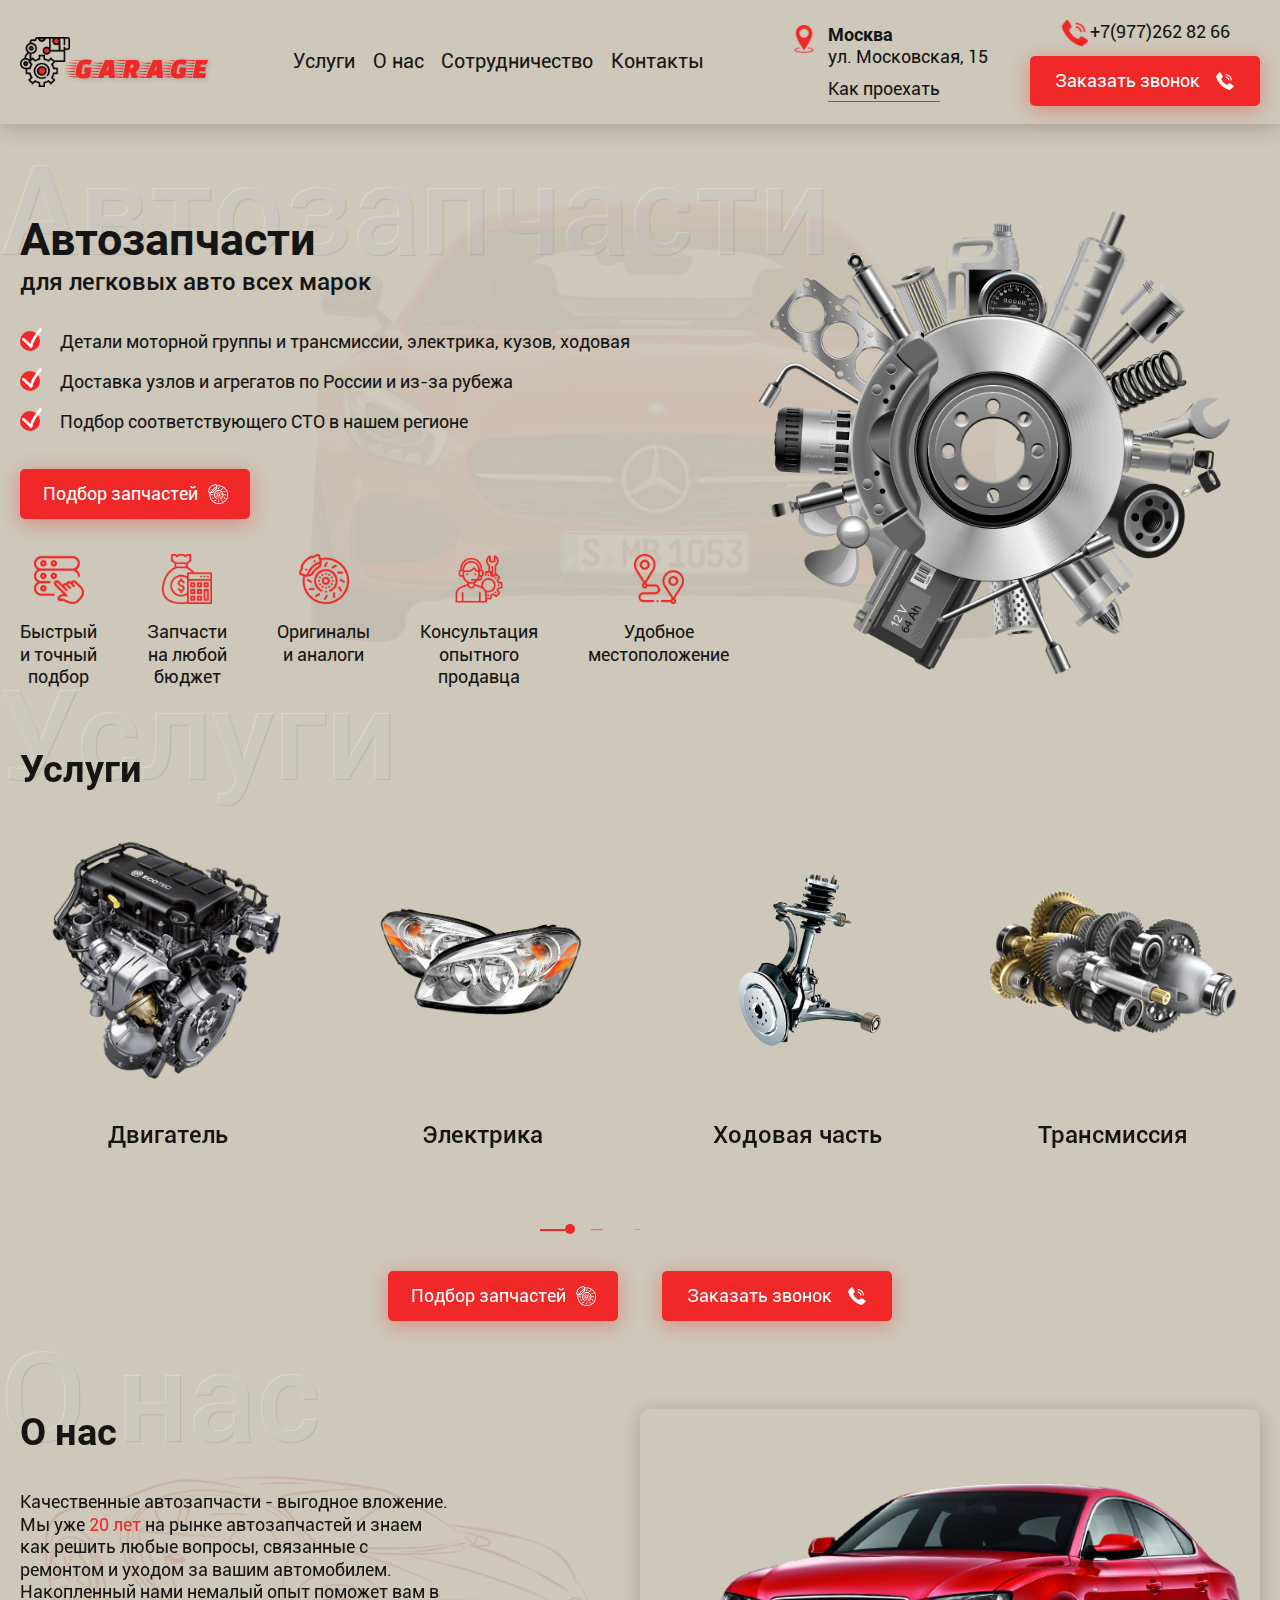
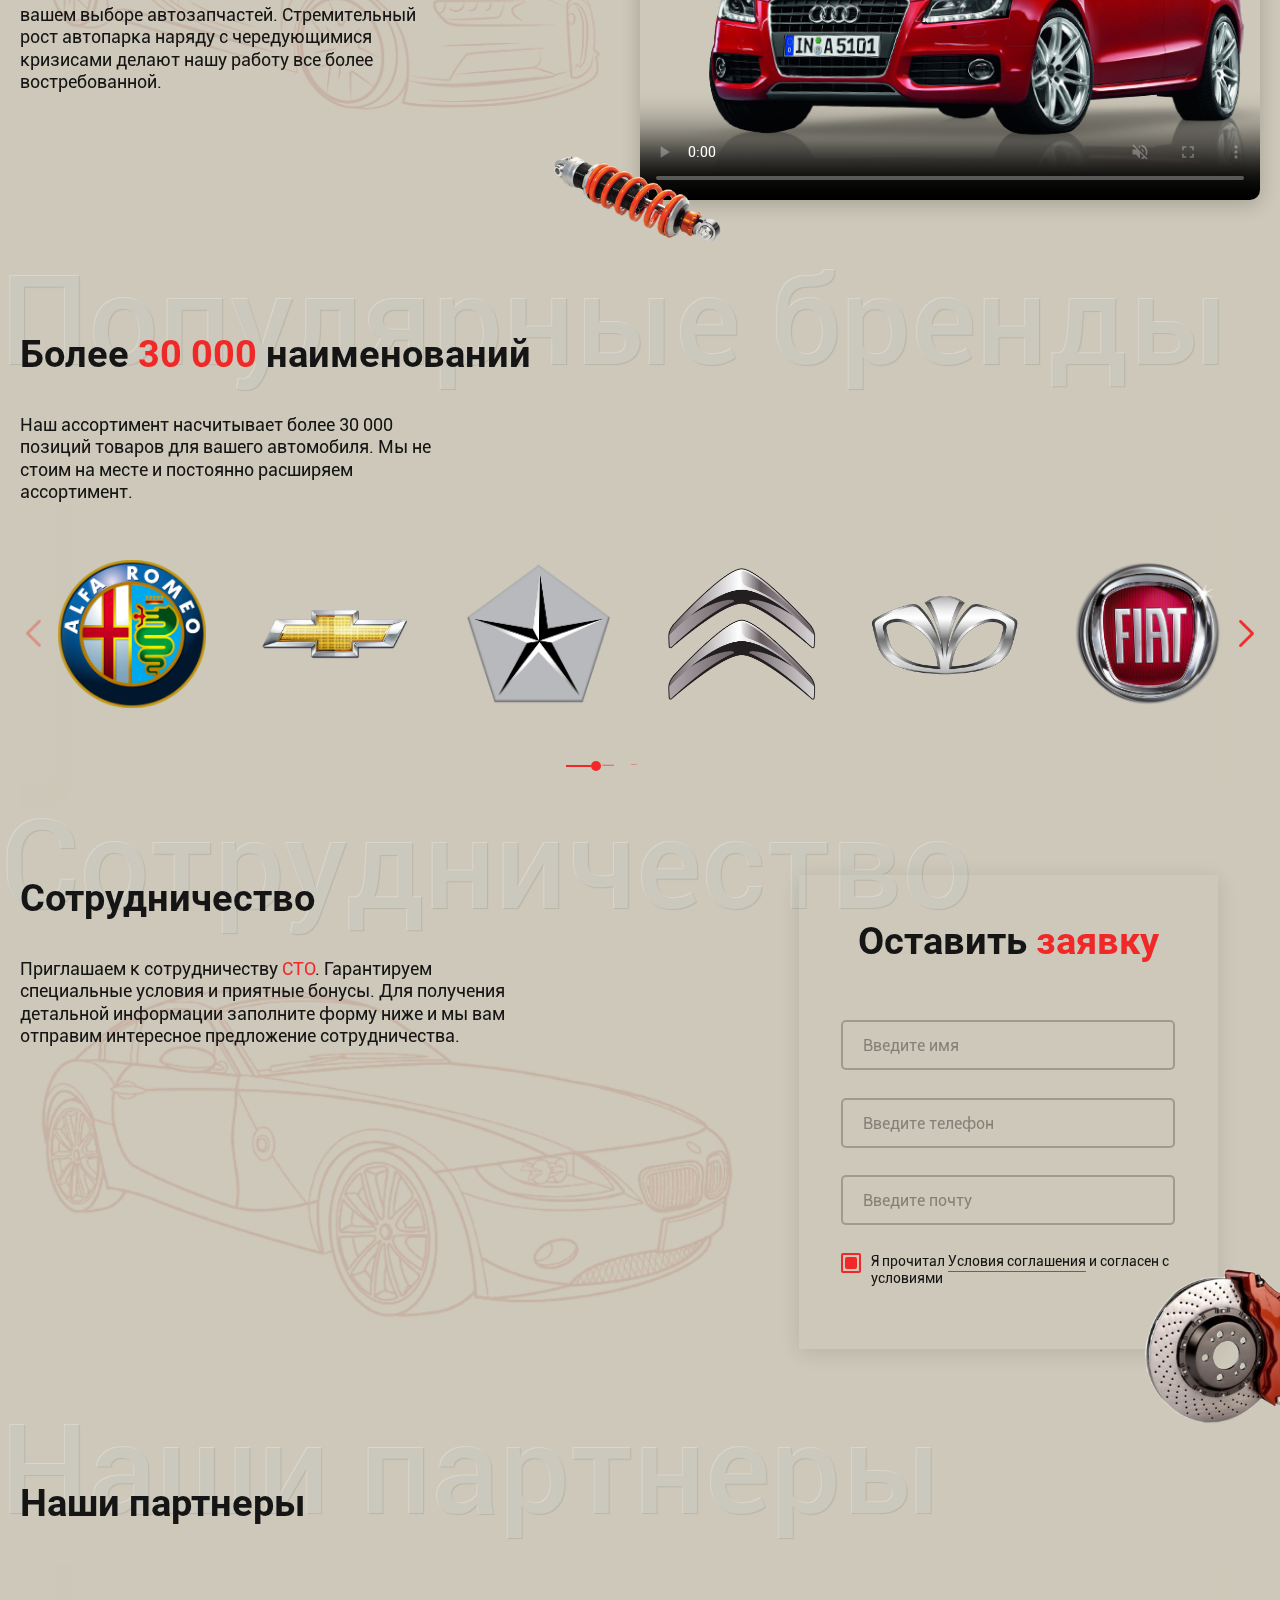
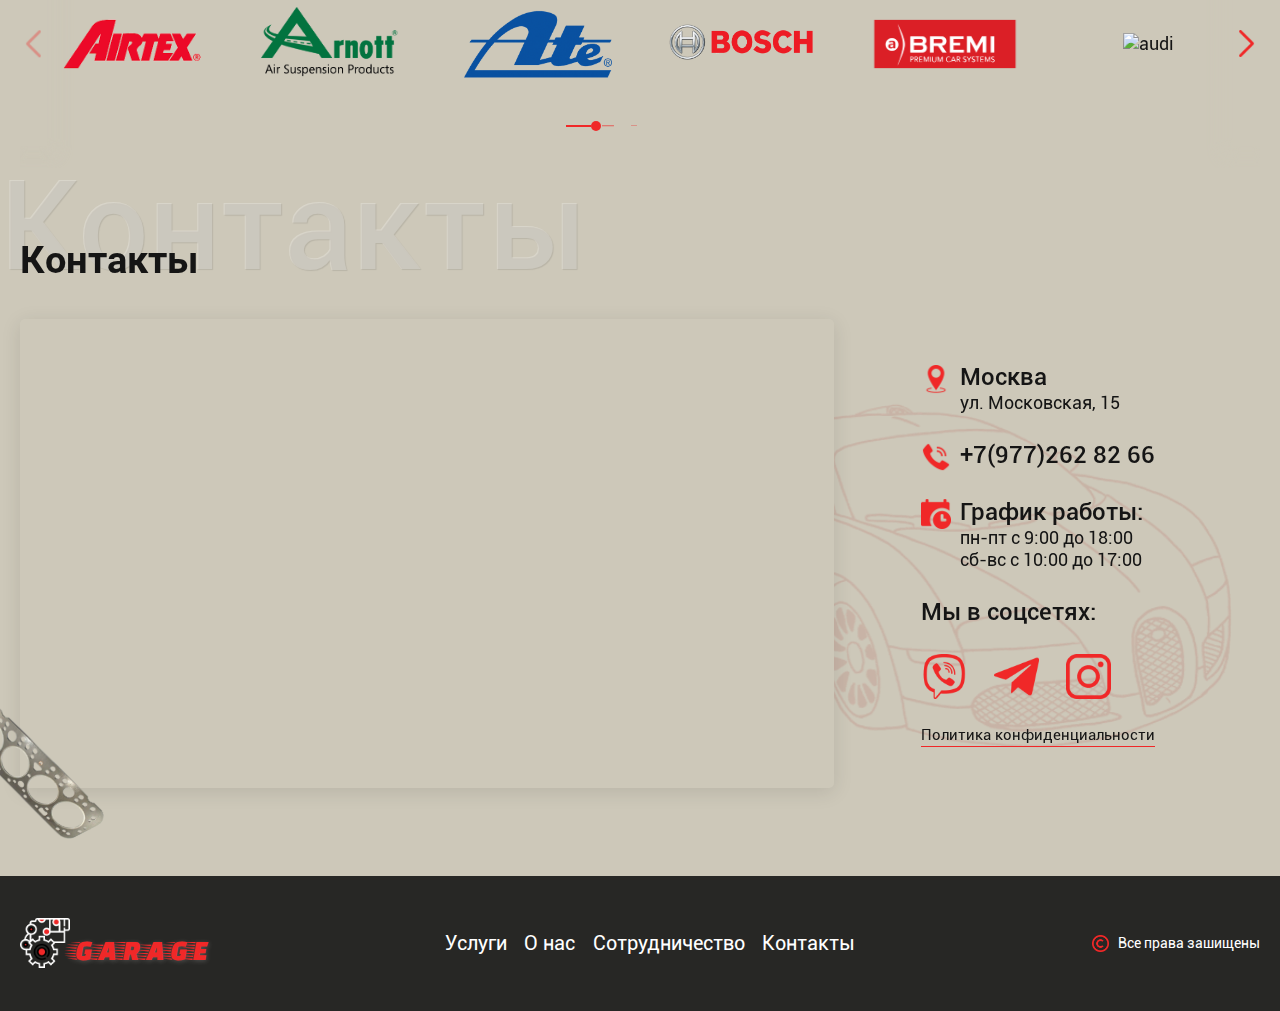
==== commit 1c0af666: "correct html" ====
--- a/index.html
+++ b/index.html
@@ -1,33 +1,950 @@
 <!DOCTYPE html>
 <html lang="en">
-  @@include('html/head.html', {"title":"Главная"})
+  <head>
+  <meta charset="UTF-8" />
+  <meta http-equiv="X-UA-Compatible" content="IE=edge" />
+  <meta name="viewport" content="width=device-width, initial-scale=1.0" />
+  <link rel="stylesheet" href="css/style.min.css" />
+
+  <title>Главная</title>
+</head>
+
   <body>
     <wrapper class="wrapper">
-      <header class="header">@@include('html/header.html', {})</header>
+      <header class="header"><div class="header__container">
+  <div class="header__menu menu">
+    <div class="header__logo logo">
+      <a class="header__logo-link" href="index.html">
+        <img class="header__logo-img" src="images/logo/logo.png" alt="logo" />
+        <div class="header__logo-text">GARAGE</div>
+      </a>
+    </div>
+    <nav class="header__body menu-header">
+      <ul class="menu-header__list">
+        <li class="menu-header__item">
+          <a class="menu-header__link" href="#servis">Услуги</a>
+        </li>
+        <li class="menu-header__item">
+          <a class="menu-header__link" href="#about">О нас</a>
+        </li>
+        <li class="menu-header__item">
+          <a class="menu-header__link" href="#cooperation">Сотрудничество</a>
+        </li>
+        <li class="menu-header__item">
+          <a class="menu-header__link" href="#contact">Контакты</a>
+        </li>
+      </ul>
+    </nav>
+    <div class="header__contact contact-header">
+      <div class="contact-header__location location">
+        <img
+          class="location__adress-img"
+          src="images/icons/location.png"
+          alt="location"
+        />
+        <div class="location__adress">
+          <span class="location__adress-text"
+            ><b>Москва </b><br />
+            ул. Московская, 15</span
+          >
+          <a href="#contact" class="location__adress-link"><span>Как проехать</spa></a>
+        </div>
+      </div>
+      <div class="contact-header__phone">
+        <a href="tel:+79772628266" class="contact-header__phone-link">
+          <div class="contact-header__phone-img">
+            <img src="images/icons/call.png" alt="phone" />
+          </div>
+          <div class="contact-header__phone-tel">+7(977)262 82 66</div>
+        </a>
+        <button class="contact-header__button button">
+          <span>Заказать звонок</span>
+          <img src="images/icons/call-btn.png" alt="icon" />
+        </button>
+      </div>
+    </div>
+  </div>
+  <button type="button" class="mobile-nav-button">
+						<span class="mobile-nav-button__icon"></span>
+					</button>
+</div>
+<div class="mobile-nav">
+      <div class="header__logo">
+      <a class="header__logo-link" href="#">
+        <img class="header__logo-img" src="images/logo/logo.png" alt="logo" />
+        <div class="header__logo-text">GARAGE</div>
+      </a>
+    </div>
+			<nav class="mobile-nav__list">
+				<ul>
+					<li class="mobile-nav__item">
+          <a class="mobile-nav__link" href="#">Услуги</a>
+        </li>
+        <li class="mobile-nav__item">
+          <a class="mobile-nav__link" href="#">О нас</a>
+        </li>
+        <li class="mobile-nav__item">
+          <a class="mobile-nav__link" href="#">Сотрудничество</a>
+        </li>
+        <li class="mobile-nav__item">
+          <a class="mobile-nav__link" href="#">Контакты</a>
+        </li>
+				</ul>
+			</nav>
+      <div class="mobile-nav__location location">
+        <img
+          class="location__adress-img"
+          src="images/icons/location.png"
+          alt="location"
+        />
+        <div class="location__adress">
+          <span class="location__adress-text"
+            ><b>Москва </b><br />
+            ул. Московская, 15</span
+          >
+          <a href="" class="location__adress-link"><span>Как проехать</spa></a>
+        </div>
+      </div>
+			<div class="mobile-nav__phone">
+        <a href="tel:+79772628266" class="mobile-nav__phone-link">
+          <div class="mobile-nav__phone-img">
+            <img src="images/icons/call.png" alt="phone" />
+          </div>
+          <div class="mobile-nav__phone-tel">+7(977)262 82 66</div>
+        </a>
+        <button class="mobile-nav__button button">
+          <span>Заказать звонок</span>
+          <img src="images/icons/call-btn.png" alt="icon" />
+        </button>
+      </div>
+		</div>
+</header>
       <main class="main">
         <article>
-          <section>@@include('html/main-top.html', {})</section>
+          <section><div class="main-top__container">
+  <div class="main-top__body">
+    <h1 class="main-title">Автозапчасти</h1>
+    <div class="main-top__subtitle">для легковых авто всех марок</div>
+    <ul class="main-top__subscription">
+      <li class="main-top__text">
+        Детали моторной группы и трансмиссии, электрика, кузов, ходовая
+      </li>
+      <li class="main-top__text">
+        Доставка узлов и агрегатов по России и из-за рубежа
+      </li>
+      <li class="main-top__text">
+        Подбор соответствующего СТО в нашем регионе
+      </li>
+    </ul>
+    <div class="main-top__buttons">
+      <a class="main-top__btn button" href="#">
+        <span>Подбор запчастей</span>
+        <img src="images/services-top/i-3-btn.png" alt="icon" />
+      </a>
+    </div>
+    <div class="main-top__services services-top">
+      <div class="services-top__cart">
+        <div class="services-top__cart-img">
+          <img src="images/services-top/i-1.png" alt="icon" />
+        </div>
+        <div class="services-top__cart-text">Быстрый и точный подбор</div>
+      </div>
+      <div class="services-top__cart">
+        <div class="services-top__cart-img">
+          <img src="images/services-top/i-2.png" alt="icon" />
+        </div>
+        <div class="services-top__cart-text">Запчасти на любой бюджет</div>
+      </div>
+      <div class="services-top__cart">
+        <div class="services-top__cart-img">
+          <img src="images/services-top/i-3.png" alt="icon" />
+        </div>
+        <div class="services-top__cart-text">Оригиналы и аналоги</div>
+      </div>
+      <div class="services-top__cart">
+        <div class="services-top__cart-img">
+          <img src="images/services-top/i-4.png" alt="icon" />
+        </div>
+        <div class="services-top__cart-text">
+          Консультация опытного продавца
+        </div>
+      </div>
+      <div class="services-top__cart">
+        <div class="services-top__cart-img">
+          <img src="images/services-top/i-5.png" alt="icon" />
+        </div>
+        <div class="services-top__cart-text">Удобное местоположение</div>
+      </div>
+    </div>
+  </div>
+
+  <div class="main-top__slider">
+    <div class="main-top__swiper">
+      <div class="main-top__slide slider-main-top">
+        <div class="slider-main-top__content">
+          <div class="slider-main-top__img" data-swiper-parallax="-150">
+            <img src="images/main-top__slider/pngegg-01.png" alt="" />
+          </div>
+        </div>
+      </div>
+      <div class="main-top__slide slider-main-top">
+        <div class="slider-main-top__content">
+          <div class="slider-main-top__img" data-swiper-parallax="-150">
+            <img src="images/main-top__slider/pngegg-02.png" alt="" />
+          </div>
+        </div>
+      </div>
+      <div class="main-top__slide slider-main-top">
+        <div class="slider-main-top__content">
+          <div class="slider-main-top__img" data-swiper-parallax="-150">
+            <img src="images/main-top__slider/pngegg-03.png" alt="" />
+          </div>
+        </div>
+      </div>
+      <div class="main-top__slide slider-main-top">
+        <div class="slider-main-top__content">
+          <div class="slider-main-top__img" data-swiper-parallax="-150">
+            <img src="images/main-top__slider/pngegg-04.png" alt="" />
+          </div>
+        </div>
+      </div>
+      <div class="main-top__slide slider-main-top">
+        <div class="slider-main-top__content">
+          <div class="slider-main-top__img" data-swiper-parallax="-150">
+            <img src="images/main-top__slider/pngegg-05.png" alt="" />
+          </div>
+        </div>
+      </div>
+      <div class="main-top__slide slider-main-top">
+        <div class="slider-main-top__content">
+          <div class="slider-main-top__img" data-swiper-parallax="-150">
+            <img src="images/main-top__slider/pngegg-06.png" alt="" />
+          </div>
+        </div>
+      </div>
+      <div class="main-top__slide slider-main-top">
+        <div class="slider-main-top__content">
+          <div class="slider-main-top__img" data-swiper-parallax="-150">
+            <img src="images/main-top__slider/pngegg-07.png" alt="" />
+          </div>
+        </div>
+      </div>
+      <div class="main-top__slide slider-main-top">
+        <div class="slider-main-top__content">
+          <div class="slider-main-top__img" data-swiper-parallax="-150">
+            <img src="images/main-top__slider/pngegg-08.png" alt="" />
+          </div>
+        </div>
+      </div>
+      <div class="main-top__slide slider-main-top">
+        <div class="slider-main-top__content">
+          <div class="slider-main-top__img" data-swiper-parallax="-150">
+            <img src="images/main-top__slider/pngegg-09.png" alt="" />
+          </div>
+        </div>
+      </div>
+      <div class="main-top__slide slider-main-top">
+        <div class="slider-main-top__content">
+          <div class="slider-main-top__img" data-swiper-parallax="-150">
+            <img src="images/main-top__slider/pngegg-10.png" alt="" />
+          </div>
+        </div>
+      </div>
+    </div>
+    <div class="main-top__controll controll-main-top">
+      <div class="controll-main-top__dotts"></div>
+      <div class="controll-main-top__fraction fraction-controll">
+        <span class="fraction-controll__current">0</span> /
+        <span class="fraction-controll__all"></span>
+      </div>
+    </div>
+  </div>
+</div>
+</section>
         </article>
         <article>
-          <section>@@include('html/services.html', {})</section>
+          <section><div class="services__container" id="servis">
+  <div class="services__body">
+    <h2 class="services__title">Услуги</h2>
+    <div class="services__slider">
+      <div class="services__swiper">
+        <div class="services__slide slide-services">
+          <article class="services-card">
+            <div class="services-card__body">
+              <div class="services-card__img">
+                <img src="images/services/z01.png" alt="auto part" />
+              </div>
+              <div class="services-card__title">Двигатель</div>
+            </div>
+          </article>
+        </div>
+        <div class="services__slide slide-services">
+          <article class="services-card">
+            <div class="services-card__body">
+              <div class="services-card__img">
+                <img src="images/services/z02.png" alt="auto part" />
+              </div>
+              <div class="services-card__title">Электрика</div>
+            </div>
+          </article>
+        </div>
+        <div class="services__slide slide-services">
+          <article class="services-card">
+            <div class="services-card__body">
+              <div class="services-card__img">
+                <img src="images/services/z03.png" alt="auto part" />
+              </div>
+              <div class="services-card__title">Ходовая часть</div>
+            </div>
+          </article>
+        </div>
+        <div class="services__slide slide-services">
+          <article class="services-card">
+            <div class="services-card__body">
+              <div class="services-card__img">
+                <img src="images/services/z04.png" alt="auto part" />
+              </div>
+              <div class="services-card__title">Трансмиссия</div>
+            </div>
+          </article>
+        </div>
+        <div class="services__slide slide-services">
+          <article class="services-card">
+            <div class="services-card__body">
+              <div class="services-card__img">
+                <img src="images/services/z05.png" alt="auto part" />
+              </div>
+              <div class="services-card__title">Детали кузова</div>
+            </div>
+          </article>
+        </div>
+        <div class="services__slide slide-services">
+          <article class="services-card">
+            <div class="services-card__body">
+              <div class="services-card__img">
+                <img src="images/services/z06.png" alt="auto part" />
+              </div>
+              <div class="services-card__title">Механизмы управления</div>
+            </div>
+          </article>
+        </div>
+      </div>
+      <div class="services__dotts"></div>
+    </div>
+    <div class="services__buttons">
+      <a class="services__btn button" href="#">
+        <span>Подбор запчастей</span>
+        <img src="images/services-top/i-3-btn.png" alt="icon" />
+      </a>
+      <a class="services__btn button" href="#">
+        <span>Заказать звонок</span>
+        <img src="images/icons/call-btn.png" alt="icon" />
+      </a>
+    </div>
+  </div>
+</div>
+</section>
         </article>
         <article>
-          <section>@@include('html/about.html', {})</section>
+          <section><div class="about__container" id="about">
+  <div class="about__body">
+    <h2 class="about__title">О нас</h2>
+    <div class="about__text">
+      <p>
+        Качественные автозапчасти - выгодное вложение. Мы уже
+        <span>20 лет</span> на рынке автозапчастей и знаем как решить любые
+        вопросы, связанные с ремонтом и уходом за вашим автомобилем. Накопленный
+        нами немалый опыт поможет вам в вашем выборе автозапчастей.
+        Стремительный рост автопарка наряду с чередующимися кризисами делают
+        нашу работу все более востребованной.
+      </p>
+    </div>
+  </div>
+  <div class="about__video">
+    <div class="story-video">
+      
+      <video
+          id="my-player"
+          class="video-js story-video-object video-story"
+          preload="auto"
+          controls
+          muted
+          loop
+          poster="images/video/a1.png"
+          data-setup='{}'>
+        <source src="files/Rammstein.webm" type="video/webm"></source>
+        <source src="files/Rammstein.mp4" type="video/mp4"></source>
+        </p>
+      </video>
+    </div>
+    <div class="story-video-img">
+      <img src="images/bg-after/b01.png" alt="auto part" />
+    </div>
+  </div>
+</div>
+</section>
         </article>
         <article>
-          <section>@@include('html/brand.html', {})</section>
+          <section><div class="brand__container">
+  <div class="brand__body">
+    <h2 class="brand__title">Более <span>30 000</span> наименований</h2>
+    <div class="brand__text">
+      Наш ассортимент насчитывает более 30 000 позиций товаров для вашего
+      автомобиля. Мы не стоим на месте и постоянно расширяем ассортимент.
+    </div>
+    <div class="brand__slider">
+      <div class="swiper-button-next">
+        <img src="images/icons/arrow.png" alt="arrow" />
+      </div>
+      <div class="brand__swiper">
+        <div class="brand__slide slide-brand">
+          <article class="brand-card">
+            <div class="brand-card__body">
+              <div class="brand-card__img">
+                <img src="images/brand-2/alfa-romeo.png" alt="audi" />
+              </div>
+            </div>
+          </article>
+        </div>
+        <div class="brand__slide slide-brand">
+          <article class="brand-card">
+            <div class="brand-card__body">
+              <div class="brand-card__img">
+                <img src="images/brand-2/chevrole.png" alt="audi" />
+              </div>
+            </div>
+          </article>
+        </div>
+        <div class="brand__slide slide-brand">
+          <article class="brand-card">
+            <div class="brand-card__body">
+              <div class="brand-card__img">
+                <img src="images/brand-2/chrysler.png" alt="audi" />
+              </div>
+            </div>
+          </article>
+        </div>
+        <div class="brand__slide slide-brand">
+          <article class="brand-card">
+            <div class="brand-card__body">
+              <div class="brand-card__img">
+                <img src="images/brand-2/citroen.png" alt="audi" />
+              </div>
+            </div>
+          </article>
+        </div>
+        <div class="brand__slide slide-brand">
+          <article class="brand-card">
+            <div class="brand-card__body">
+              <div class="brand-card__img">
+                <img src="images/brand-2/daewoo.png" alt="audi" />
+              </div>
+            </div>
+          </article>
+        </div>
+        <div class="brand__slide slide-brand">
+          <article class="brand-card">
+            <div class="brand-card__body">
+              <div class="brand-card__img">
+                <img src="images/brand-2/fiat.png" alt="audi" />
+              </div>
+            </div>
+          </article>
+        </div>
+        <div class="brand__slide slide-brand">
+          <article class="brand-card">
+            <div class="brand-card__body">
+              <div class="brand-card__img">
+                <img src="images/brand-2/ford.png" alt="audi" />
+              </div>
+            </div>
+          </article>
+        </div>
+        <div class="brand__slide slide-brand">
+          <article class="brand-card">
+            <div class="brand-card__body">
+              <div class="brand-card__img">
+                <img src="images/brand-2/hyundai.png" alt="audi" />
+              </div>
+            </div>
+          </article>
+        </div>
+        <div class="brand__slide slide-brand">
+          <article class="brand-card">
+            <div class="brand-card__body">
+              <div class="brand-card__img">
+                <img src="images/brand-2/jeep.png" alt="audi" />
+              </div>
+            </div>
+          </article>
+        </div>
+        <div class="brand__slide slide-brand">
+          <article class="brand-card">
+            <div class="brand-card__body">
+              <div class="brand-card__img">
+                <img src="images/brand-2/kia.png" alt="audi" />
+              </div>
+            </div>
+          </article>
+        </div>
+        <div class="brand__slide slide-brand">
+          <article class="brand-card">
+            <div class="brand-card__body">
+              <div class="brand-card__img">
+                <img src="images/brand-2/lexus.png" alt="audi" />
+              </div>
+            </div>
+          </article>
+        </div>
+        <div class="brand__slide slide-brand">
+          <article class="brand-card">
+            <div class="brand-card__body">
+              <div class="brand-card__img">
+                <img src="images/brand-2/mercedes.png" alt="audi" />
+              </div>
+            </div>
+          </article>
+        </div>
+        <div class="brand__slide slide-brand">
+          <article class="brand-card">
+            <div class="brand-card__body">
+              <div class="brand-card__img">
+                <img src="images/brand-2/mini.png" alt="audi" />
+              </div>
+            </div>
+          </article>
+        </div>
+        <div class="brand__slide slide-brand">
+          <article class="brand-card">
+            <div class="brand-card__body">
+              <div class="brand-card__img">
+                <img src="images/brand-2/mitsubishi.png" alt="audi" />
+              </div>
+            </div>
+          </article>
+        </div>
+        <div class="brand__slide slide-brand">
+          <article class="brand-card">
+            <div class="brand-card__body">
+              <div class="brand-card__img">
+                <img src="images/brand-2/nissan.png" alt="audi" />
+              </div>
+            </div>
+          </article>
+        </div>
+        <div class="brand__slide slide-brand">
+          <article class="brand-card">
+            <div class="brand-card__body">
+              <div class="brand-card__img">
+                <img src="images/brand-2/opel.png" alt="audi" />
+              </div>
+            </div>
+          </article>
+        </div>
+        <div class="brand__slide slide-brand">
+          <article class="brand-card">
+            <div class="brand-card__body">
+              <div class="brand-card__img">
+                <img src="images/brand-2/peugeot.png" alt="audi" />
+              </div>
+            </div>
+          </article>
+        </div>
+        <div class="brand__slide slide-brand">
+          <article class="brand-card">
+            <div class="brand-card__body">
+              <div class="brand-card__img">
+                <img src="images/brand-2/porsche.png" alt="audi" />
+              </div>
+            </div>
+          </article>
+        </div>
+        <div class="brand__slide slide-brand">
+          <article class="brand-card">
+            <div class="brand-card__body">
+              <div class="brand-card__img">
+                <img src="images/brand-2/renault.png" alt="audi" />
+              </div>
+            </div>
+          </article>
+        </div>
+        <div class="brand__slide slide-brand">
+          <article class="brand-card">
+            <div class="brand-card__body">
+              <div class="brand-card__img">
+                <img src="images/brand-2/seat.png" alt="audi" />
+              </div>
+            </div>
+          </article>
+        </div>
+        <div class="brand__slide slide-brand">
+          <article class="brand-card">
+            <div class="brand-card__body">
+              <div class="brand-card__img">
+                <img src="images/brand-2/skoda.png" alt="audi" />
+              </div>
+            </div>
+          </article>
+        </div>
+        <div class="brand__slide slide-brand">
+          <article class="brand-card">
+            <div class="brand-card__body">
+              <div class="brand-card__img">
+                <img src="images/brand-2/subaru.png" alt="audi" />
+              </div>
+            </div>
+          </article>
+        </div>
+        <div class="brand__slide slide-brand">
+          <article class="brand-card">
+            <div class="brand-card__body">
+              <div class="brand-card__img">
+                <img src="images/brand-2/toyota.png" alt="audi" />
+              </div>
+            </div>
+          </article>
+        </div>
+        <div class="brand__slide slide-brand">
+          <article class="brand-card">
+            <div class="brand-card__body">
+              <div class="brand-card__img">
+                <img src="images/brand-2/volkswagen.png" alt="audi" />
+              </div>
+            </div>
+          </article>
+        </div>
+        <div class="brand__slide slide-brand">
+          <article class="brand-card">
+            <div class="brand-card__body">
+              <div class="brand-card__img">
+                <img src="images/brand-2/volvo.png" alt="audi" />
+              </div>
+            </div>
+          </article>
+        </div>
+      </div>
+      <div class="swiper-button-prev">
+        <img src="images/icons/arrow.png" alt="arrow" />
+      </div>
+      <div class="brand__dotts"></div>
+    </div>
+  </div>
+</div>
+</section>
         </article>
         <article>
-          <section>@@include('html/cooperation.html', {})</section>
+          <section><div class="cooperation__container" id="cooperation">
+  <div class="cooperation__body">
+    <h2 class="cooperation__title">Сотрудничество</h2>
+    <div class="cooperation__text">
+      Приглашаем к сотрудничеству <span>СТО</span>. Гарантируем специальные
+      условия и приятные бонусы. Для получения детальной информации заполните
+      форму ниже и мы вам отправим интересное предложение сотрудничества.
+    </div>
+  </div>
+  <div class="cooperation__form">
+    <form class="form-cooperation" action="">
+      <div class="form-cooperation__title">Оставить <span>заявку</span></div>
+      <input
+        class="form-cooperation__input"
+        type="text"
+        id="form-cooperation-input"
+        name="form[]"
+        data-error="Ошибка"
+        data-required="name"
+        autocomplete="off"
+        placeholder="Введите имя"
+      />
+      <input
+        class="form-cooperation__input"
+        type="text"
+        id="form-cooperation-input"
+        name="form[]"
+        data-error="Ошибка"
+        data-required="phone"
+        autocomplete="off"
+        placeholder="Введите телефон"
+      />
+      <input
+        class="form-cooperation__input"
+        type="email"
+        id="form-cooperation-input"
+        name="form[]"
+        data-error="Ошибка"
+        data-required="email"
+        autocomplete="off"
+        placeholder="Введите почту"
+      />
+      <div class="form-cooperation__check checkbox">
+        <input
+          class="checkbox__input"
+          id="input-checkbox"
+          type="checkbox"
+          checked
+        />
+        <label class="checkbox__label" for="input-checkbox">
+          <span
+            >Я прочитал
+            <a href="politic.html" target="_blank">Условия соглашения</a> и
+            согласен с условиями
+          </span>
+        </label>
+      </div>
+    </form>
+    <div class="form-cooperation__img">
+      <img src="images/bg-after/b02.png" alt="auto part" />
+    </div>
+  </div>
+</div>
+</section>
         </article>
         <article>
-          <section>@@include('html/partners.html', {})</section>
+          <section><div class="partners__container">
+  <div class="partners__body">
+    <h2 class="partners__title">Наши партнеры</h2>
+    <div class="partners__text"></div>
+    <div class="partners__slider">
+      <div class="swiper-button-next">
+        <img src="images/icons/arrow.png" alt="arrow" />
+      </div>
+      <div class="partners__swiper">
+        <div class="partners__slide slide-partners">
+          <article class="partners-card">
+            <div class="partners-card__body">
+              <div class="partners-card__img">
+                <img src="images/partners/airtex.png" alt="audi" />
+              </div>
+            </div>
+          </article>
+        </div>
+        <div class="partners__slide slide-partners">
+          <article class="partners-card">
+            <div class="partners-card__body">
+              <div class="partners-card__img">
+                <img src="images/partners/arnott.png" alt="audi" />
+              </div>
+            </div>
+          </article>
+        </div>
+        <div class="partners__slide slide-partners">
+          <article class="partners-card">
+            <div class="partners-card__body">
+              <div class="partners-card__img">
+                <img src="images/partners/ate.png" alt="audi" />
+              </div>
+            </div>
+          </article>
+        </div>
+        <div class="partners__slide slide-partners">
+          <article class="partners-card">
+            <div class="partners-card__body">
+              <div class="partners-card__img">
+                <img src="images/partners/bosch.png" alt="audi" />
+              </div>
+            </div>
+          </article>
+        </div>
+        <div class="partners__slide slide-partners">
+          <article class="partners-card">
+            <div class="partners-card__body">
+              <div class="partners-card__img">
+                <img src="images/partners/bremi.png" alt="audi" />
+              </div>
+            </div>
+          </article>
+        </div>
+        <div class="partners__slide slide-partners">
+          <article class="partners-card">
+            <div class="partners-card__body">
+              <div class="partners-card__img">
+                <img src="images/partners/mannfilter.png" alt="audi" />
+              </div>
+            </div>
+          </article>
+        </div>
+        <div class="partners__slide slide-partners">
+          <article class="partners-card">
+            <div class="partners-card__body">
+              <div class="partners-card__img">
+                <img src="images/partners/michelin.png" alt="audi" />
+              </div>
+            </div>
+          </article>
+        </div>
+        <div class="partners__slide slide-partners">
+          <article class="partners-card">
+            <div class="partners-card__body">
+              <div class="partners-card__img">
+                <img src="images/partners/motul.png" alt="audi" />
+              </div>
+            </div>
+          </article>
+        </div>
+        <div class="partners__slide slide-partners">
+          <article class="partners-card">
+            <div class="partners-card__body">
+              <div class="partners-card__img">
+                <img src="images/partners/ocap.png" alt="audi" />
+              </div>
+            </div>
+          </article>
+        </div>
+        <div class="partners__slide slide-partners">
+          <article class="partners-card">
+            <div class="partners-card__body">
+              <div class="partners-card__img">
+                <img src="images/partners/ossca.png" alt="audi" />
+              </div>
+            </div>
+          </article>
+        </div>
+        <div class="partners__slide slide-partners">
+          <article class="partners-card">
+            <div class="partners-card__body">
+              <div class="partners-card__img">
+                <img src="images/partners/swag.png" alt="audi" />
+              </div>
+            </div>
+          </article>
+        </div>
+        <div class="partners__slide slide-partners">
+          <article class="partners-card">
+            <div class="partners-card__body">
+              <div class="partners-card__img">
+                <img src="images/partners/vaico.png" alt="audi" />
+              </div>
+            </div>
+          </article>
+        </div>
+      </div>
+      <div class="swiper-button-prev">
+        <img src="images/icons/arrow.png" alt="arrow" />
+      </div>
+      <div class="partners__dotts"></div>
+    </div>
+  </div>
+</div>
+</section>
         </article>
         <article>
-          <section>@@include('html/contact.html', {})</section>
+          <section><div class="contact__container" id="contact">
+  <h2 class="contact__title">Контакты</h2>
+  <div class="contact__wrapper">
+    <div class="contact__maps">
+      <div class="contact__map">
+        <iframe
+          class="contact__iframe"
+          src="https://www.google.com/maps/embed?pb=!1m18!1m12!1m3!1d58195.98689256172!2d37.63105518337603!3d55.74599966601133!2m3!1f0!2f0!3f0!3m2!1i1024!2i768!4f13.1!3m3!1m2!1s0x46b54afc3b4d3e45%3A0x1bccb16db11ea87c!2z0J3QvtCy0L7QutGD0LfQvdC10YbQutCw0Y8!5e0!3m2!1sru!2sua!4v1648388640952!5m2!1sru!2sua"
+          style="border: 0"
+          allowfullscreen=""
+          loading="lazy"
+          referrerpolicy="no-referrer-when-downgrade"
+        ></iframe>
+      </div>
+      <div class="contact__map-img">
+        <img src="images/bg-after/b03.png" alt="" />
+      </div>
+    </div>
+    <div class="contact__body">
+      <div class="contact__adress">
+        <div class="contact__adress-img">
+          <img src="images/icons/location.png" alt="location" />
+        </div>
+        <div class="contact__adress-title">
+          <div class="contact__adress-text-top">Москва</div>
+          <div class="contact__adress-text">ул. Московская, 15</div>
+        </div>
+      </div>
+      <div class="contact__phone">
+        <a href="tel:+79772628266" class="contact__phone-link">
+          <div class="contact__phone-img">
+            <img src="images/icons/call.png" alt="phone" />
+          </div>
+          <div class="contact__phone-tel"><span>+7(977)262 82 66</spa></div>
+        </a>
+      </div>
+      <div class="contact__schedule">
+        <div class="contact__schedule-img">
+          <img src="images/icons/schedule.png" alt="location" />
+        </div>
+        <div class="contact__schedule-box">
+          <div class="contact__schedule-title">График работы:</div>
+          <div class="contact__schedule-text-box">
+            <div class="contact__schedule-text">пн-пт с 9:00 до 18:00</div>
+            <div class="contact__schedule-text">сб-вс с 10:00 до 17:00</div>
+          </div>
+        </div>
+      </div>
+      <div class="contact__social">
+        <div class="contact__social-title">Мы в соцсетях:</div>
+        <div class="contact__social-icons">
+          <a class="contact__social-link" href="#">
+            <img
+              class="contact__social-img"
+              src="images/social/viber.png"
+              alt="viber"
+            />
+          </a>
+          <a class="contact__social-link" href="#">
+            <img
+              class="contact__social-img"
+              src="images/social/tel.png"
+              alt="telegram"
+            />
+          </a>
+          <a class="contact__social-link" href="#">
+            <img
+              class="contact__social-img"
+              src="images/social/inst.png"
+              alt="instagram"
+            />
+          </a>
+        </div>
+      </div>
+      <a class="contact__politic" href="politic.html" target="_blank"><span>Политика конфиденциальности</spa></a>
+    </div>
+  </div>
+</div>
+</section>
         </article>
       </main>
-      <footer class="footer">@@include('html/footer.html', {})</footer>
+      <footer class="footer"><div class="footer__container">
+  <div class="footer__line">
+    <div class="footer__logo logo">
+      <a class="header__logo-link" href="index.html">
+        <img
+          class="header__logo-img"
+          src="images/logo/logo-footer.png"
+          alt="logo"
+        />
+        <div class="header__logo-text">GARAGE</div>
+      </a>
+    </div>
+    <nav class="footer__body menu-header">
+      <ul class="menu-header__list">
+        <li class="menu-header__item">
+          <a class="menu-header__link" href="#servis">Услуги</a>
+        </li>
+        <li class="menu-header__item">
+          <a class="menu-header__link" href="#about">О нас</a>
+        </li>
+        <li class="menu-header__item">
+          <a class="menu-header__link" href="#cooperation">Сотрудничество</a>
+        </li>
+        <li class="menu-header__item">
+          <a class="menu-header__link" href="#contact">Контакты</a>
+        </li>
+      </ul>
+    </nav>
+    <div class="footer__copy">
+      <div class="footer__copy-img">
+        <img src="images/icons/copy.png" alt="copy" />
+      </div>
+      <div class="footer__copy-text">Все права зашищены</div>
+    </div>
+  </div>
+</div>
+</footer>
     </wrapper>
     <script src="js/app.min.js"></script>
   </body>
--- a/css/style.min.css
+++ b/css/style.min.css
@@ -0,0 +1 @@
+@charset "UTF-8";@font-face{font-family:FasterOne;font-display:swap;src:url(../fonts/FasterOne-Regular.woff2) format("woff2"),url(../fonts/FasterOne-Regular.woff) format("woff");font-weight:400;font-style:normal}@font-face{font-family:Roboto;font-display:swap;src:url(../fonts/Roboto-Bold.woff2) format("woff2"),url(../fonts/Roboto-Bold.woff) format("woff");font-weight:700;font-style:normal}@font-face{font-family:Roboto;font-display:swap;src:url(../fonts/Roboto-Medium.woff2) format("woff2"),url(../fonts/Roboto-Medium.woff) format("woff");font-weight:500;font-style:normal}@font-face{font-family:Roboto;font-display:swap;src:url(../fonts/Roboto-Regular.woff2) format("woff2"),url(../fonts/Roboto-Regular.woff) format("woff");font-weight:400;font-style:normal}body{font-family:Roboto;font-weight:400;font-style:normal}.about__container::before,.brand-card__title,.brand__container::before,.contact__adress-text-top,.contact__container::before,.contact__phone-tel,.contact__schedule-title,.contact__social-title,.cooperation__container::before,.fraction-controll__all,.fraction-controll__current,.main-top__container::before,.main-top__subtitle,.partners-card__title,.partners__container::before,.politic__container::before,.politic__subtitle,.services-card__title,.services__container::before,.slider-main-top__title{font-family:Roboto;font-weight:500;font-style:normal}.about__title,.brand__title,.contact__title,.cooperation__title,.form-cooperation__title,.main-title,.partners__title,.politic__title,.services__title{font-family:Roboto;font-weight:700;font-style:normal}.header__logo-text{font-family:FasterOne;font-weight:400;font-style:normal}html{line-height:1.15;-webkit-text-size-adjust:100%}body{margin:0}main{display:block}h1{font-size:2em;margin:.67em 0}hr{-webkit-box-sizing:content-box;box-sizing:content-box;height:0;overflow:visible}pre{font-family:monospace,monospace;font-size:1em}a{background-color:transparent}abbr[title]{border-bottom:none;text-decoration:underline;-webkit-text-decoration:underline dotted;text-decoration:underline dotted}b,strong{font-weight:bolder}code,kbd,samp{font-family:monospace,monospace;font-size:1em}small{font-size:80%}sub,sup{font-size:75%;line-height:0;position:relative;vertical-align:baseline}sub{bottom:-.25em}sup{top:-.5em}img{border-style:none}button,input,optgroup,select,textarea{font-family:inherit;font-size:100%;line-height:1.15;margin:0}button,input{overflow:visible}button,select{text-transform:none}[type=button],[type=reset],[type=submit],button{-webkit-appearance:button}[type=button]::-moz-focus-inner,[type=reset]::-moz-focus-inner,[type=submit]::-moz-focus-inner,button::-moz-focus-inner{border-style:none;padding:0}[type=button]:-moz-focusring,[type=reset]:-moz-focusring,[type=submit]:-moz-focusring,button:-moz-focusring{outline:1px dotted ButtonText}fieldset{padding:.35em .75em .625em}legend{-webkit-box-sizing:border-box;box-sizing:border-box;color:inherit;display:table;max-width:100%;padding:0;white-space:normal}progress{vertical-align:baseline}textarea{overflow:auto}[type=checkbox],[type=radio]{-webkit-box-sizing:border-box;box-sizing:border-box;padding:0}[type=number]::-webkit-inner-spin-button,[type=number]::-webkit-outer-spin-button{height:auto}[type=search]{-webkit-appearance:textfield;outline-offset:-2px}[type=search]::-webkit-search-decoration{-webkit-appearance:none}::-webkit-file-upload-button{-webkit-appearance:button;font:inherit}details{display:block}summary{display:list-item}template{display:none}[hidden]{display:none}*{padding:0;margin:0;border:0}*,:after,:before{-webkit-box-sizing:border-box;box-sizing:border-box}:active,:focus{outline:0}a:active,a:focus{outline:0}a,a:visited{color:inherit;text-decoration:none}a:hover{color:inherit;text-decoration:none}aside,footer,header,main,nav,section{display:block}body,html{height:100%;width:100%;font-size:100%;line-height:1;font-size:14px;-ms-text-size-adjust:100%;-moz-text-size-adjust:100%;-webkit-text-size-adjust:100%}button,input,select,textarea{font-family:inherit;font-size:inherit}input::-ms-clear{display:none}button,input[type=submit]{display:inline-block;-webkit-box-shadow:none;box-shadow:none;background-color:transparent;background:0 0;cursor:pointer}button:active,button:focus,input:active,input:focus{outline:0}label{cursor:pointer}button{cursor:pointer}button::-moz-focus-inner{padding:0;border:0}ul li{list-style:none}img,svg{vertical-align:top;max-width:100%;height:auto}h1,h2,h3,h4,h5,h6,p{font-size:inherit;font-weight:inherit;line-height:inherit}p+p{margin-top:1em}legend{display:block}.about__container,.brand__container,.contact__container,.cooperation__container,.footer__container,.header__container,.main-top__container,.partners__container,.politic__container,.services__container{max-width:1640px;margin:0 auto;padding:0 20px}body,html{height:100%}body{font-size:18px;line-height:24px;color:#151515;overflow-x:hidden}.wrapper{background:#cdc8b9;display:-webkit-box;display:-ms-flexbox;display:flex;-webkit-box-orient:vertical;-webkit-box-direction:normal;-ms-flex-direction:column;flex-direction:column;min-height:100%;overflow:hidden}.main{-webkit-box-flex:1;-ms-flex:1 0 auto;flex:1 0 auto}.footer{-webkit-box-flex:0;-ms-flex:0 0 auto;flex:0 0 auto}.container-fluid{max-width:1920px;margin:0 auto;padding:0 10px}.no-scroll{overflow:hidden}.button{display:inline-block;padding-top:8px;padding-bottom:8px;padding-left:30px;padding-right:30px;background:#f02828;color:#fff;max-width:16.4285714286rem;-webkit-box-flex:1;-ms-flex:1 1 3.5714285714rem;flex:1 1 3.5714285714rem;height:3.5714285714rem;display:-webkit-box;display:-ms-flexbox;display:flex;-webkit-box-pack:center;-ms-flex-pack:center;justify-content:center;-webkit-box-align:center;-ms-flex-align:center;align-items:center;gap:1.0714285714rem;-webkit-box-shadow:0 4px 20px rgba(240,40,40,.4);box-shadow:0 4px 20px rgba(240,40,40,.4);border-radius:5px;-webkit-transition:all .3s ease 0s;-o-transition:all .3s ease 0s;transition:all .3s ease 0s}.button span{color:#fff;max-width:10.7142857143rem;display:-webkit-box;display:-ms-flexbox;display:flex;white-space:nowrap}.checkbox{position:relative;margin-bottom:1.4285714286rem}.checkbox__input{position:absolute;width:1.2857142857rem;height:1.2857142857rem;opacity:0}.checkbox__input:checked+.checkbox__label::before{border:2px solid #f02828}.checkbox__input:checked+.checkbox__label::after{-webkit-transform:scale(1);-ms-transform:scale(1);transform:scale(1);-webkit-transition:all .3s ease 0s;-o-transition:all .3s ease 0s;transition:all .3s ease 0s}.checkbox__label{cursor:pointer;display:-webkit-inline-box;display:-ms-inline-flexbox;display:inline-flex;-webkit-box-align:center;-ms-flex-align:center;align-items:center;position:relative;gap:.7142857143rem}.checkbox__label::before{content:"";-ms-flex-item-align:start;align-self:flex-start;-webkit-box-flex:0;-ms-flex:0 0 1.4285714286rem;flex:0 0 1.4285714286rem;width:1.4285714286rem;height:1.4285714286rem;border:2px solid rgba(0,0,0,.2);border-radius:2px}.checkbox__label::after{content:"";position:absolute;-webkit-transform:scale(0);-ms-transform:scale(0);transform:scale(0);-ms-flex-item-align:start;align-self:flex-start;-webkit-box-flex:0;-ms-flex:0 0 .8571428571rem;flex:0 0 .8571428571rem;width:.8571428571rem;height:.8571428571rem;top:4px;left:4px;background:#f02828;border-radius:2px;-webkit-transition:all .3s ease 0s;-o-transition:all .3s ease 0s;transition:all .3s ease 0s}.checkbox__rating{display:-webkit-box;display:-ms-flexbox;display:flex;-webkit-box-align:center;-ms-flex-align:center;align-items:center;-webkit-column-gap:1.0714285714rem;-moz-column-gap:1.0714285714rem;column-gap:1.0714285714rem;margin-left:.3571428571rem}.checkbox-rating__star{display:-webkit-box;display:-ms-flexbox;display:flex;-webkit-box-align:center;-ms-flex-align:center;align-items:center;-webkit-column-gap:.7142857143rem;-moz-column-gap:.7142857143rem;column-gap:.7142857143rem}.mobile-nav-button{cursor:pointer;padding:0;border:none;background:0 0;position:relative;z-index:99;width:40px;height:30px;-webkit-box-pack:center;-ms-flex-pack:center;justify-content:center;-webkit-box-align:center;-ms-flex-align:center;align-items:center;display:none}.mobile-nav-button__icon{display:block;position:relative;width:35px;height:3px;background-color:#f02828}.mobile-nav-button__icon::before{position:absolute;content:"";width:40px;height:3px;background-color:#f02828;-webkit-transition:top .1s ease-in .1s,-webkit-transform .1s ease-in;transition:top .1s ease-in .1s,-webkit-transform .1s ease-in;-o-transition:transform .1s ease-in,top .1s ease-in .1s;transition:transform .1s ease-in,top .1s ease-in .1s;transition:transform .1s ease-in,top .1s ease-in .1s,-webkit-transform .1s ease-in}.mobile-nav-button__icon::after{position:absolute;content:"";width:30px;height:3px;background-color:#f02828;-webkit-transition:top .1s ease-in .1s,-webkit-transform .1s ease-in;transition:top .1s ease-in .1s,-webkit-transform .1s ease-in;-o-transition:transform .1s ease-in,top .1s ease-in .1s;transition:transform .1s ease-in,top .1s ease-in .1s;transition:transform .1s ease-in,top .1s ease-in .1s,-webkit-transform .1s ease-in}.mobile-nav-button__icon::before{left:0;top:-10px}.mobile-nav-button__icon::after{left:0;top:10px}.mobile-nav-button__icon.active{background-color:transparent;position:fixed}.mobile-nav-button__icon.active::before{-webkit-transform:rotate(45deg);-ms-transform:rotate(45deg);transform:rotate(45deg);top:0;width:40px;-webkit-transition:top .1s linear,-webkit-transform .1s ease-in .1s;transition:top .1s linear,-webkit-transform .1s ease-in .1s;-o-transition:top .1s linear,transform .1s ease-in .1s;transition:top .1s linear,transform .1s ease-in .1s;transition:top .1s linear,transform .1s ease-in .1s,-webkit-transform .1s ease-in .1s}.mobile-nav-button__icon.active::after{-webkit-transform:rotate(-45deg);-ms-transform:rotate(-45deg);transform:rotate(-45deg);top:0;width:40px;-webkit-transition:top .1s linear,-webkit-transform .1s ease-in .1s;transition:top .1s linear,-webkit-transform .1s ease-in .1s;-o-transition:top .1s linear,transform .1s ease-in .1s;transition:top .1s linear,transform .1s ease-in .1s;transition:top .1s linear,transform .1s ease-in .1s,-webkit-transform .1s ease-in .1s}.main-top__container{-webkit-box-align:start;-ms-flex-align:start;align-items:start}.main-top__slider{width:-webkit-fill-available;margin:0 -2.1428571429rem;padding:0 2.1428571429rem!important;position:relative}.main-top__slider::after{content:"";position:absolute;width:100%;height:100%;top:0;left:0;bottom:0;right:0;z-index:5}.main-top__swiper{margin-bottom:2.1428571429rem}.main-top__swiper .swiper-slide{height:auto}.main-top__controll.controll-main-top{display:none}.controll-main-top{display:-ms-inline-grid;display:inline-grid;grid-auto-flow:column;-ms-grid-row-align:center;align-self:center;gap:1.4285714286rem}.controll-main-top__dotts{display:-ms-inline-grid;display:inline-grid;grid-auto-flow:column;-ms-grid-row-align:center;align-self:center;gap:1.0714285714rem}.controll-main-top__dotts .swiper-pagination-bullet{cursor:pointer;height:2.1428571429rem;width:1.2857142857rem;background-color:transparent;opacity:1;-webkit-transition:all .3s ease-in-out;-o-transition:all .3s ease-in-out;transition:all .3s ease-in-out;position:relative}.controll-main-top__dotts .swiper-pagination-bullet::after{content:"";position:absolute;top:50%;background-color:#fff;height:.1428571429rem;width:100%;-webkit-transform:translate(0,-50%);-ms-transform:translate(0,-50%);transform:translate(0,-50%)}.controll-main-top__dotts .swiper-pagination-bullet::before{content:"";position:absolute;background-color:#f02828;width:.7142857143rem;height:.7142857143rem;top:50%;left:-1.0714285714rem;border-radius:50%;-webkit-transform:translate(0,-50%);-ms-transform:translate(0,-50%);transform:translate(0,-50%);opacity:0}.controll-main-top__dotts .swiper-pagination-bullet-active{width:1.7857142857rem}.controll-main-top__dotts .swiper-pagination-bullet-active::after{background-color:#f02828}.controll-main-top__dotts .swiper-pagination-bullet-active::before{-webkit-transition:left 3s linear 0s;-o-transition:left 3s linear 0s;transition:left 3s linear 0s;left:1.4285714286rem;opacity:1}.fraction-controll{display:-webkit-box;display:-ms-flexbox;display:flex;color:#fff;font-size:18px;line-height:46px;letter-spacing:.1em}.fraction-controll__current{color:#f02828;font-size:24px;line-height:46px;letter-spacing:.1em}.fraction-controll__all{font-size:18px;line-height:46px;letter-spacing:.1em}.slider-main-top{display:-webkit-box;display:-ms-flexbox;display:flex;-webkit-box-pack:center;-ms-flex-pack:center;justify-content:center;-webkit-box-align:center;-ms-flex-align:center;align-items:center}.slider-main-top__content{color:#fff;display:-webkit-box;display:-ms-flexbox;display:flex;-webkit-box-pack:center;-ms-flex-pack:center;justify-content:center;-webkit-box-align:center;-ms-flex-align:center;align-items:center}.slider-main-top__content:not(:last-child){margin-bottom:60px}.slider-main-top__title{font-size:36px;line-height:46px}.slider-main-top__title:not(:last-child){margin-bottom:1.0714285714rem}.slider-main-top__sub-title{font-size:36px;line-height:46px}.slider-main-top__sub-title:not(:last-child){margin-bottom:2.1428571429rem}.slider-main-top__text{font-size:20px;line-height:30px;color:rgba(255,255,255,.7)}.slider-main-top__img{display:-webkit-box;display:-ms-flexbox;display:flex;-webkit-box-pack:center;-ms-flex-pack:center;justify-content:center;-webkit-box-align:center;-ms-flex-align:center;align-items:center;max-width:700px;margin:0 auto}.header{-webkit-box-shadow:0 4px 20px rgba(0,0,0,.2);box-shadow:0 4px 20px rgba(0,0,0,.2);margin-bottom:100px}.header__logo-link{display:-webkit-box;display:-ms-flexbox;display:flex;-webkit-box-align:end;-ms-flex-align:end;align-items:flex-end}.header__logo-img{width:3.5714285714rem;height:3.5714285714rem}.header__logo-text{font-size:30px;line-height:40px;color:#f02828;text-shadow:1px 1px 5px rgba(21,21,21,.2)}.header__body{-webkit-column-gap:20px;-moz-column-gap:20px;column-gap:20px}.menu{padding-top:20px;padding-bottom:20px;display:-webkit-box;display:-ms-flexbox;display:flex;-webkit-box-pack:justify;-ms-flex-pack:justify;justify-content:space-between;-webkit-box-align:center;-ms-flex-align:center;align-items:center;-ms-flex-wrap:wrap;flex-wrap:wrap;gap:20px}.menu-header__list{display:-webkit-box;display:-ms-flexbox;display:flex;-webkit-column-gap:20px;-moz-column-gap:20px;column-gap:20px;-webkit-box-align:center;-ms-flex-align:center;align-items:center}.menu-header__link{font-size:20px;line-height:24px;position:relative;-webkit-transition:.3s ease-in-out;-o-transition:.3s ease-in-out;transition:.3s ease-in-out}.menu-header__link::after{content:"";position:absolute;width:0%;height:1px;bottom:-.2142857143rem;left:50%;background:#f02828;-webkit-transition:.3s ease-in-out;-o-transition:.3s ease-in-out;transition:.3s ease-in-out}.menu-header__link:hover::after{left:0;width:100%}.contact-header{display:-webkit-box;display:-ms-flexbox;display:flex;-webkit-column-gap:50px;-moz-column-gap:50px;column-gap:50px;-webkit-box-align:center;-ms-flex-align:center;align-items:center}.contact-header__phone{display:-webkit-box;display:-ms-flexbox;display:flex;-webkit-box-orient:vertical;-webkit-box-direction:normal;-ms-flex-direction:column;flex-direction:column;-webkit-box-align:center;-ms-flex-align:center;align-items:center;gap:10px}.contact-header__phone-link{display:-webkit-box;display:-ms-flexbox;display:flex;-webkit-box-align:center;-ms-flex-align:center;align-items:center}.contact-header__phone-img{width:2.1428571429rem;height:2.1428571429rem}.contact-header__phone-tel{position:relative;-webkit-transition:.3s ease-in-out;-o-transition:.3s ease-in-out;transition:.3s ease-in-out}.contact-header__phone-tel::after{content:"";position:absolute;width:0%;height:1px;bottom:-.2142857143rem;left:50%;background:#f02828;-webkit-transition:.3s ease-in-out;-o-transition:.3s ease-in-out;transition:.3s ease-in-out}.contact-header__phone-tel:hover::after{left:0;width:100%}.contact-header__button img{width:1.4285714286rem;height:1.4285714286rem}.location{display:-webkit-box;display:-ms-flexbox;display:flex;gap:10px;-webkit-box-align:start;-ms-flex-align:start;align-items:flex-start}.location__adress{display:-webkit-box;display:-ms-flexbox;display:flex;gap:10px;-webkit-box-orient:vertical;-webkit-box-direction:normal;-ms-flex-direction:column;flex-direction:column}.location__adress-img{width:2.1428571429rem;height:2.1428571429rem}.location__adress-link span{position:relative;-webkit-transition:.3s ease-in-out;-o-transition:.3s ease-in-out;transition:.3s ease-in-out}.location__adress-link span::after{content:"";position:absolute;width:100%;height:1px;bottom:-.2142857143rem;left:0;background:#f02828;-webkit-transition:.3s ease-in-out;-o-transition:.3s ease-in-out;transition:.3s ease-in-out}.location__adress-link:hover{color:#f02828}.location__adress-link:hover span:after{left:50%;width:0%}.mobile-nav{display:none;position:fixed;z-index:88;top:0;left:0;width:100%;height:100%;background-color:#cdc8b9;-webkit-box-orient:vertical;-webkit-box-direction:normal;-ms-flex-direction:column;flex-direction:column;-webkit-box-align:center;-ms-flex-align:center;align-items:center;-webkit-box-pack:justify;-ms-flex-pack:justify;justify-content:space-between;padding:40px 15px;text-align:center}.mobile-nav.active{display:-webkit-box;display:-ms-flexbox;display:flex}.mobile-nav__logo-link{display:-webkit-box;display:-ms-flexbox;display:flex;-webkit-box-align:end;-ms-flex-align:end;align-items:flex-end}.mobile-nav__item:not(:last-child){margin-bottom:1.7857142857rem}.mobile-nav__link{font-size:30px;line-height:40px;position:relative}.mobile-nav__link::after{content:"";position:absolute;width:0%;height:1px;bottom:-.2142857143rem;left:50%;background:#f02828;-webkit-transition:.3s ease-in-out;-o-transition:.3s ease-in-out;transition:.3s ease-in-out}.mobile-nav__link:hover::after{left:0;width:100%}.mobile-nav__phone{display:-webkit-box;display:-ms-flexbox;display:flex;-webkit-box-orient:vertical;-webkit-box-direction:normal;-ms-flex-direction:column;flex-direction:column;gap:50px;font-size:20px;line-height:30px}.mobile-nav__phone-link{display:-webkit-box;display:-ms-flexbox;display:flex;-webkit-box-align:center;-ms-flex-align:center;align-items:center;gap:10px;-webkit-box-pack:center;-ms-flex-pack:center;justify-content:center}.mobile-nav__phone-img{width:2.1428571429rem;height:2.1428571429rem}.mobile-nav__phone-tel{position:relative;-webkit-transition:.3s ease-in-out;-o-transition:.3s ease-in-out;transition:.3s ease-in-out}.mobile-nav__phone-tel::after{content:"";position:absolute;width:0%;height:1px;bottom:-.2142857143rem;left:50%;background:#f02828;-webkit-transition:.3s ease-in-out;-o-transition:.3s ease-in-out;transition:.3s ease-in-out}.mobile-nav__phone-tel:hover::after{left:0;width:100%}.mobile-nav__button img{width:1.4285714286rem;height:1.4285714286rem}.main-top__container{margin-bottom:50px;display:-ms-grid;display:grid;-ms-grid-columns:1fr 1fr;grid-template-columns:1fr 1fr;position:relative;z-index:1}.main-top__container::before{content:"Автозапчасти";position:absolute;width:100%;height:100%;left:0;top:-90px;font-size:150px;line-height:170px;color:rgba(255,255,255,.25);text-shadow:1px 1px 1px rgba(21,21,21,.1);z-index:-1}.no-webp .main-top__container::after{background:url(../images/bg-auto/bg-top.png) center/cover no-repeat}.main-top__container::after{content:"";position:absolute;opacity:.05;top:-3.5714285714rem;left:0;bottom:0;right:0;z-index:-1;width:70%;margin:0 auto;height:600px}.main-top__body h1{margin:0}.main-top__subtitle{font-size:26px;line-height:30px}.main-top__subtitle:not(:last-child){margin-bottom:40px}.main-top__subscription:not(:last-child){margin-bottom:40px}.main-top__text{padding-left:2.8571428571rem;position:relative}.main-top__text::before{content:"";position:absolute;width:1.4285714286rem;height:1.4285714286rem;top:0;left:0;background:#f02828;border-radius:50%}.no-webp .main-top__text::after{background:url(../images/icons/check.png) center/cover no-repeat}.main-top__text::after{content:"";position:absolute;width:1.4285714286rem;height:1.4285714286rem;top:-3px;left:2px}.main-top__text:not(:last-child){margin-bottom:20px}.main-top__buttons:not(:last-child){margin-bottom:40px}.main-top__btn img{width:1.4285714286rem;height:1.4285714286rem}.main-title{font-size:50px;line-height:60px}.services-top{display:-webkit-box;display:-ms-flexbox;display:flex;-webkit-box-pack:justify;-ms-flex-pack:justify;justify-content:space-between;-webkit-box-align:start;-ms-flex-align:start;align-items:flex-start;-webkit-column-gap:60px;-moz-column-gap:60px;column-gap:60px}.services-top__cart{display:-webkit-box;display:-ms-flexbox;display:flex;-webkit-box-orient:vertical;-webkit-box-direction:normal;-ms-flex-direction:column;flex-direction:column;-webkit-box-pack:center;-ms-flex-pack:center;justify-content:center;-webkit-box-align:center;-ms-flex-align:center;align-items:center}.services-top__cart-img{width:3.5714285714rem;height:3.5714285714rem}.services-top__cart-img:not(:last-child){margin-bottom:20px}.services-top__cart-text{text-align:center}.services__container{margin-bottom:100px;position:relative;z-index:1}.services__container::before{content:"Услуги";position:absolute;width:100%;height:100%;left:0;top:-100px;font-size:150px;line-height:170px;color:rgba(255,255,255,.25);text-shadow:1px 1px 1px rgba(21,21,21,.1);z-index:-1}.services__title{font-size:40px;line-height:50px}.services__buttons{display:-webkit-box;display:-ms-flexbox;display:flex;-webkit-box-pack:center;-ms-flex-pack:center;justify-content:center;-webkit-column-gap:50px;-moz-column-gap:50px;column-gap:50px;-webkit-box-align:center;-ms-flex-align:center;align-items:center}.services__btn img{width:1.4285714286rem;height:1.4285714286rem}.services__slider{padding:1.0714285714rem;margin:0 -1.0714285714rem}.services__swiper:not(:last-child){margin-bottom:30px}.services__dotts{display:-ms-grid;display:grid;grid-auto-flow:column;-ms-grid-row-align:center;align-self:center;margin:0 auto;overflow:hidden;margin-bottom:30px}.services__dotts .swiper-pagination-bullet{cursor:pointer;height:2.1428571429rem;width:1.2857142857rem;background-color:transparent;opacity:1;-webkit-transition:all .3s ease-in-out;-o-transition:all .3s ease-in-out;transition:all .3s ease-in-out;margin:0 .5357142857rem;position:relative}.services__dotts .swiper-pagination-bullet::after{content:"";position:absolute;top:50%;background-color:rgba(240,40,40,.5);height:.1428571429rem;width:100%;-webkit-transform:translate(0 -50%);-ms-transform:translate(0 -50%);transform:translate(0 -50%)}.services__dotts .swiper-pagination-bullet::before{content:"";position:absolute;background-color:#f02828;width:.7142857143rem;height:.7142857143rem;top:52%;left:-1.0714285714rem;border-radius:50%;-webkit-transform:translate(50%,-50%);-ms-transform:translate(50%,-50%);transform:translate(50%,-50%);opacity:0}.services__dotts .swiper-pagination-bullet-active{width:1.7857142857rem}.services__dotts .swiper-pagination-bullet-active::after{background-color:#f02828}.services__dotts .swiper-pagination-bullet-active::before{-webkit-transition:left 3s linear 0s;-o-transition:left 3s linear 0s;transition:left 3s linear 0s;left:1.4285714286rem;opacity:1}.services-card{-webkit-transition:all .3s ease 0s;-o-transition:all .3s ease 0s;transition:all .3s ease 0s}.services-card__img{padding-top:20px;padding-bottom:20px;max-width:17.8571428571rem;max-height:17.8571428571rem;display:-webkit-box;display:-ms-flexbox;display:flex;-webkit-box-pack:center;-ms-flex-pack:center;justify-content:center;-webkit-box-align:center;-ms-flex-align:center;align-items:center}.services-card__body{padding-top:20px;padding-bottom:30px;padding-left:20px;padding-right:20px;display:-ms-grid;display:grid;-ms-grid-rows:21.4285714286rem 3.5714285714rem;grid-template-rows:21.4285714286rem 3.5714285714rem;-webkit-box-pack:center;-ms-flex-pack:center;justify-content:center;-webkit-box-align:center;-ms-flex-align:center;align-items:center}.services-card__title{font-size:26px;line-height:30px;text-align:center}.about__container{margin-bottom:150px;display:-ms-grid;display:grid;-ms-grid-columns:1fr 1fr;grid-template-columns:1fr 1fr;position:relative;z-index:1}.about__container::before{content:"О нас";position:absolute;width:100%;height:100%;left:0;top:-100px;font-size:150px;line-height:170px;color:rgba(255,255,255,.25);text-shadow:1px 1px 1px rgba(21,21,21,.1);z-index:-1}.about__body{position:relative}.no-webp .about__body::before{background:url(../images/bg-auto/a1.png) center/cover no-repeat}.about__body::before{content:"";position:absolute;opacity:.1;top:0;left:0;bottom:0;right:0;z-index:-1;height:28.5714285714rem;margin:0 auto}.about__title{font-size:40px;line-height:50px}.about__title:not(:last-child){margin-bottom:40px}.about__text p{width:70%}.about__text p span{color:#f02828}.about__video{position:relative;-webkit-box-shadow:0 4px 20px rgba(0,0,0,.2);box-shadow:0 4px 20px rgba(0,0,0,.2);-webkit-transition:all .3s ease 0s;-o-transition:all .3s ease 0s;transition:all .3s ease 0s;border-radius:.7142857143rem}.story-video{border-radius:.7142857143rem;overflow:hidden;width:100%;position:relative}.story-video-img{position:absolute;bottom:-50px;left:-100px;width:200px;height:100px;pointer-events:none}.story-video-overlay{position:absolute;z-index:5;left:0;top:0;width:100%;height:100%;background-color:rgba(0,0,0,.2);-webkit-transition:opacity .3s ease;-o-transition:opacity .3s ease;transition:opacity .3s ease}.story-video-overlay.hidden{opacity:0}.story-video-btn{position:absolute;left:50%;top:50%;-webkit-transform:translate(-50%,-50%);-ms-transform:translate(-50%,-50%);transform:translate(-50%,-50%)}#video-story-btn-icon{width:80px;height:80px}.story-video-object{width:100%;height:auto;vertical-align:top}.brand__container{margin-bottom:75px;position:relative;z-index:1}.brand__container::before{content:"Популярные бренды";position:absolute;width:100%;height:100%;white-space:nowrap;left:0;top:-100px;font-size:150px;line-height:170px;color:rgba(255,255,255,.25);text-shadow:1px 1px 1px rgba(21,21,21,.1);z-index:-1}.brand__title{font-size:40px;line-height:50px}.brand__title:not(:last-child){margin-bottom:40px}.brand__title span{color:#f02828}.brand__text{width:35%}.brand__slider{padding-left:1.4285714286rem!important;padding-right:1.4285714286rem!important}.brand__slider .swiper-button-next::after{display:none}.brand__slider .swiper-button-prev::after{display:none}.brand__slider .swiper-button-prev{-webkit-transform:rotate(180deg);-ms-transform:rotate(180deg);transform:rotate(180deg);top:0;left:0;height:100%;background:#cdc8b9;-webkit-box-shadow:0 0 15px 10px #cdc8b9;box-shadow:0 0 15px 10px #cdc8b9}.brand__slider .swiper-button-next{top:0;right:0;height:100%;background:#cdc8b9;-webkit-box-shadow:0 0 15px 10px #cdc8b9;box-shadow:0 0 15px 10px #cdc8b9}.brand__slider .swiper-button-next .swiper-button-disabled,.brand__slider .swiper-button-prev .swiper-button-disabled{opacity:.5}.brand__slider{padding:1.0714285714rem;margin:0 -1.0714285714rem}.brand__swiper{display:-webkit-box;display:-ms-flexbox;display:flex;-webkit-box-align:center;-ms-flex-align:center;align-items:center}.brand__swiper:not(:last-child){margin-bottom:30px}.brand__dotts{display:-ms-grid;display:grid;grid-auto-flow:column;-ms-grid-row-align:center;align-self:center;margin:0 auto;margin-top:-3.5714285714rem;overflow:hidden;margin-bottom:30px}.brand__dotts .swiper-pagination-bullet{cursor:pointer;height:2.1428571429rem;width:1.2857142857rem;background-color:transparent;opacity:1;-webkit-transition:all .3s ease-in-out;-o-transition:all .3s ease-in-out;transition:all .3s ease-in-out;margin:0 .5357142857rem;position:relative}.brand__dotts .swiper-pagination-bullet::after{content:"";position:absolute;top:52%;background-color:rgba(240,40,40,.5);height:.1428571429rem;width:100%;-webkit-transform:translate(0 -50%);-ms-transform:translate(0 -50%);transform:translate(0 -50%)}.brand__dotts .swiper-pagination-bullet::before{content:"";position:absolute;background-color:#f02828;width:.7142857143rem;height:.7142857143rem;top:55%;left:-1.0714285714rem;border-radius:50%;-webkit-transform:translate(50%,-50%);-ms-transform:translate(50%,-50%);transform:translate(50%,-50%);opacity:0}.brand__dotts .swiper-pagination-bullet-active{width:1.7857142857rem}.brand__dotts .swiper-pagination-bullet-active::after{background-color:#f02828}.brand__dotts .swiper-pagination-bullet-active::before{-webkit-transition:left 3s linear 0s;-o-transition:left 3s linear 0s;transition:left 3s linear 0s;left:1.4285714286rem;opacity:1}.brand-card{-webkit-transition:all .3s ease 0s;-o-transition:all .3s ease 0s;transition:all .3s ease 0s}.brand-card__img{padding-top:20px;padding-bottom:20px;max-width:17.8571428571rem;max-height:17.8571428571rem;display:-webkit-box;display:-ms-flexbox;display:flex;-webkit-box-pack:center;-ms-flex-pack:center;justify-content:center;-webkit-box-align:center;-ms-flex-align:center;align-items:center}.brand-card__body{padding-top:20px;padding-bottom:30px;padding-left:20px;padding-right:20px;display:-ms-grid;display:grid;-ms-grid-rows:1fr;grid-template-rows:1fr;-webkit-box-pack:center;-ms-flex-pack:center;justify-content:center;-webkit-box-align:center;-ms-flex-align:center;align-items:center}.brand-card__title{font-size:28px;line-height:30px;text-align:center}.cooperation__container{margin-bottom:150px;display:-ms-grid;display:grid;-ms-grid-columns:1fr 40.625%;grid-template-columns:1fr 40.625%;position:relative;z-index:1}.cooperation__container::before{content:"Сотрудничество";position:absolute;width:100%;height:100%;left:0;top:-100px;font-size:150px;line-height:170px;color:rgba(255,255,255,.25);text-shadow:1px 1px 1px rgba(21,21,21,.1);z-index:-1}.cooperation__body{position:relative}.no-webp .cooperation__body::before{background:url(../images/bg-auto/a3.png) center/cover no-repeat}.cooperation__body::before{content:"";position:absolute;opacity:.1;top:0;left:0;bottom:0;right:0;z-index:-1;height:550px;margin:0 auto}.cooperation__title{font-size:40px;line-height:50px}.cooperation__title:not(:last-child){margin-bottom:40px}.cooperation__text{width:70%}.cooperation__text span{color:#f02828}.cooperation__form{position:relative}.form-cooperation{display:-webkit-box;display:-ms-flexbox;display:flex;-webkit-box-orient:vertical;-webkit-box-direction:normal;-ms-flex-direction:column;flex-direction:column;gap:30px;-webkit-box-align:center;-ms-flex-align:center;align-items:center;margin:0;margin-left:50px;margin-right:50px;-webkit-box-shadow:0 4px 20px rgba(0,0,0,.1);box-shadow:0 4px 20px rgba(0,0,0,.1);padding:50px;-webkit-transition:all .3s ease 0s;-o-transition:all .3s ease 0s;transition:all .3s ease 0s}.form-cooperation__title{font-size:40px;line-height:50px}.form-cooperation__title:not(:last-child){margin-bottom:30px}.form-cooperation__title span{color:#f02828}.form-cooperation__input{width:100%;height:50px;color:#151515;padding:1.0714285714rem 1.4285714286rem;border:2px solid rgba(21,21,21,.25);border-radius:5px;background:#cdc8b9}.form-cooperation__input::-webkit-input-placeholder{font-size:16px;line-height:20px;color:rgba(21,21,21,.4)}.form-cooperation__input::-moz-placeholder{font-size:16px;line-height:20px;color:rgba(21,21,21,.4)}.form-cooperation__input:-ms-input-placeholder{font-size:16px;line-height:20px;color:rgba(21,21,21,.4)}.form-cooperation__input::-ms-input-placeholder{font-size:16px;line-height:20px;color:rgba(21,21,21,.4)}.form-cooperation__input::placeholder{font-size:16px;line-height:20px;color:rgba(21,21,21,.4)}.form-cooperation__check{gap:20px;display:-webkit-box;display:-ms-flexbox;display:flex;-ms-flex-item-align:start;align-self:flex-start}.form-cooperation__check .checkbox__label{font-size:14px;line-height:17px}.form-cooperation__check .checkbox__label a{position:relative;-webkit-transition:.3s ease-in-out;-o-transition:.3s ease-in-out;transition:.3s ease-in-out}.form-cooperation__check .checkbox__label a::after{content:"";position:absolute;width:100%;height:1px;bottom:-.2142857143rem;left:0;background:#f02828;-webkit-transition:.3s ease-in-out;-o-transition:.3s ease-in-out;transition:.3s ease-in-out}.form-cooperation__check .checkbox__label:hover a{color:#f02828}.form-cooperation__check .checkbox__label:hover a:after{left:50%;width:0%;color:#f02828}.form-cooperation__img{position:absolute;bottom:0;right:-3.5714285714rem;width:200px;height:100px;pointer-events:none}.partners__container{margin-bottom:75px;position:relative;z-index:1}.partners__container::before{content:"Наши партнеры";position:absolute;width:100%;height:100%;white-space:nowrap;left:0;top:-100px;font-size:150px;line-height:170px;color:rgba(255,255,255,.25);text-shadow:1px 1px 1px rgba(21,21,21,.1);z-index:-1}.partners__title{font-size:40px;line-height:50px}.partners__title:not(:last-child){margin-bottom:40px}.partners__title span{color:#f02828}.partners__text{width:35%}.partners__slider{padding-left:1.4285714286rem!important;padding-right:1.4285714286rem!important}.partners__slider .swiper-button-next::after{display:none}.partners__slider .swiper-button-prev::after{display:none}.partners__slider .swiper-button-prev{-webkit-transform:rotate(180deg);-ms-transform:rotate(180deg);transform:rotate(180deg);top:0;left:0;height:100%;background:#cdc8b9;-webkit-box-shadow:0 0 15px 10px #cdc8b9;box-shadow:0 0 15px 10px #cdc8b9}.partners__slider .swiper-button-next{top:0;right:0;height:100%;background:#cdc8b9;-webkit-box-shadow:0 0 15px 10px #cdc8b9;box-shadow:0 0 15px 10px #cdc8b9}.partners__slider .swiper-button-next .swiper-button-disabled,.partners__slider .swiper-button-prev .swiper-button-disabled{opacity:.5}.partners__slider{padding:1.0714285714rem;margin:0 -1.0714285714rem}.partners__swiper{display:-webkit-box;display:-ms-flexbox;display:flex;-webkit-box-align:center;-ms-flex-align:center;align-items:center}.partners__swiper:not(:last-child){margin-bottom:30px}.partners__dotts{display:-ms-grid;display:grid;grid-auto-flow:column;-ms-grid-row-align:center;align-self:center;margin:0 auto;margin-top:-3.5714285714rem;overflow:hidden;margin-bottom:30px}.partners__dotts .swiper-pagination-bullet{cursor:pointer;height:2.1428571429rem;width:1.2857142857rem;background-color:transparent;opacity:1;-webkit-transition:all .3s ease-in-out;-o-transition:all .3s ease-in-out;transition:all .3s ease-in-out;margin:0 .5357142857rem;position:relative}.partners__dotts .swiper-pagination-bullet::after{content:"";position:absolute;top:50%;background-color:rgba(240,40,40,.5);height:.1428571429rem;width:100%;-webkit-transform:translate(0 -50%);-ms-transform:translate(0 -50%);transform:translate(0 -50%)}.partners__dotts .swiper-pagination-bullet::before{content:"";position:absolute;background-color:#f02828;width:.7142857143rem;height:.7142857143rem;top:52%;left:-1.0714285714rem;border-radius:50%;-webkit-transform:translate(50%,-50%);-ms-transform:translate(50%,-50%);transform:translate(50%,-50%);opacity:0}.partners__dotts .swiper-pagination-bullet-active{width:1.7857142857rem}.partners__dotts .swiper-pagination-bullet-active::after{background-color:#f02828}.partners__dotts .swiper-pagination-bullet-active::before{-webkit-transition:left 3s linear 0s;-o-transition:left 3s linear 0s;transition:left 3s linear 0s;left:1.4285714286rem;opacity:1}.partners-card{-webkit-transition:all .3s ease 0s;-o-transition:all .3s ease 0s;transition:all .3s ease 0s}.partners-card__img{padding-top:20px;padding-bottom:20px;max-width:17.8571428571rem;max-height:17.8571428571rem;display:-webkit-box;display:-ms-flexbox;display:flex;-webkit-box-pack:center;-ms-flex-pack:center;justify-content:center;-webkit-box-align:center;-ms-flex-align:center;align-items:center}.partners-card__body{padding-top:20px;padding-bottom:30px;padding-left:20px;padding-right:20px;display:-ms-grid;display:grid;-ms-grid-rows:1fr;grid-template-rows:1fr;-webkit-box-pack:center;-ms-flex-pack:center;justify-content:center;-webkit-box-align:center;-ms-flex-align:center;align-items:center}.partners-card__title{font-size:28px;line-height:30px;text-align:center}.contact__container{margin-bottom:100px;position:relative;z-index:1}.contact__container::before{content:"Контакты";position:absolute;width:100%;height:100%;left:0;top:-100px;font-size:150px;line-height:170px;color:rgba(255,255,255,.25);text-shadow:1px 1px 1px rgba(21,21,21,.1);z-index:-1}.contact__title{font-size:40px;line-height:50px}.contact__title:not(:last-child){margin-bottom:40px}.contact__wrapper{display:-ms-grid;display:grid;-ms-grid-columns:1fr 34.375%;grid-template-columns:1fr 34.375%}.contact__maps{padding:30px;-webkit-box-shadow:0 4px 20px rgba(0,0,0,.1);box-shadow:0 4px 20px rgba(0,0,0,.1);border-radius:5px;-webkit-transition:all .3s ease 0s;-o-transition:all .3s ease 0s;transition:all .3s ease 0s;position:relative}.contact__map{width:100%;height:100%}.contact__map iframe{width:100%;height:100%;border-radius:5px}.contact__map-img{position:absolute;bottom:-50px;left:-100px;width:200px;height:100px;pointer-events:none;-webkit-transform:rotate(-135deg);-ms-transform:rotate(-135deg);transform:rotate(-135deg)}.contact__body{padding:50px;padding-left:100px;display:-webkit-box;display:-ms-flexbox;display:flex;-webkit-box-orient:vertical;-webkit-box-direction:normal;-ms-flex-direction:column;flex-direction:column;gap:30px;position:relative}.no-webp .contact__body::before{background:url(../images/bg-auto/a4.png) 100% 100% no-repeat}.contact__body::before{content:"";position:absolute;opacity:.1;top:0;left:0;bottom:0;right:0;z-index:-1;height:550px;margin:0 auto}.contact__adress{display:-webkit-box;display:-ms-flexbox;display:flex;gap:10px;-webkit-box-align:start;-ms-flex-align:start;align-items:flex-start}.contact__adress-img{width:2.1428571429rem;height:2.1428571429rem}.contact__adress-text-top{font-size:26px;line-height:30px}.contact__phone-link{display:-webkit-box;display:-ms-flexbox;display:flex;gap:10px;-webkit-box-align:start;-ms-flex-align:start;align-items:flex-start}.contact__phone-link span{position:relative;-webkit-transition:.3s ease-in-out;-o-transition:.3s ease-in-out;transition:.3s ease-in-out}.contact__phone-link span::after{content:"";position:absolute;width:0%;height:1px;bottom:-.2142857143rem;left:50%;background:#f02828;-webkit-transition:.3s ease-in-out;-o-transition:.3s ease-in-out;transition:.3s ease-in-out}.contact__phone-link span:hover::after{left:0;width:100%}.contact__phone-img{width:2.1428571429rem;height:2.1428571429rem}.contact__phone-tel{font-size:26px;line-height:30px}.contact__schedule{display:-webkit-box;display:-ms-flexbox;display:flex;gap:10px;-webkit-box-align:start;-ms-flex-align:start;align-items:flex-start}.contact__schedule-img{width:2.1428571429rem;height:2.1428571429rem}.contact__schedule-title{font-size:26px;line-height:30px}.contact__social{display:-webkit-box;display:-ms-flexbox;display:flex;-webkit-box-orient:vertical;-webkit-box-direction:normal;-ms-flex-direction:column;flex-direction:column;gap:30px}.contact__social-title{font-size:26px;line-height:30px}.contact__social-icons{display:-webkit-box;display:-ms-flexbox;display:flex;-webkit-box-align:center;-ms-flex-align:center;align-items:center;gap:30px}.contact__social-img{width:50px;height:50px}.contact__politic{font-size:16px;line-height:17px;-webkit-transition:all .3s ease 0s;-o-transition:all .3s ease 0s;transition:all .3s ease 0s}.contact__politic span{position:relative;-webkit-transition:.3s ease-in-out;-o-transition:.3s ease-in-out;transition:.3s ease-in-out}.contact__politic span::after{content:"";position:absolute;width:100%;height:1px;bottom:-.2142857143rem;left:0;background:#f02828;-webkit-transition:.3s ease-in-out;-o-transition:.3s ease-in-out;transition:.3s ease-in-out}.contact__politic:hover span{color:#f02828}.contact__politic:hover span:after{left:50%;width:0%;color:#f02828}.politic__container{margin-bottom:100px;position:relative;z-index:1}.politic__container::before{content:"Cоглашение";position:absolute;width:100%;height:100%;left:0;top:-100px;font-size:150px;line-height:170px;color:rgba(255,255,255,.25);text-shadow:1px 1px 1px rgba(21,21,21,.1);z-index:-1}.politic__title{font-size:40px;line-height:50px}.politic__title:not(:last-child){margin-bottom:40px}.politic__subtitle{font-size:26px;line-height:30px}.politic__subtitle:not(:last-child){margin-top:40px;margin-bottom:40px}.subtitle-bg-1{position:relative}.no-webp .subtitle-bg-1::before{background:url(../images/bg-auto/a1.png) center/cover no-repeat}.subtitle-bg-1::before{content:"";position:absolute;opacity:.1;top:-14.2857142857rem;left:0;bottom:0;right:0;z-index:-1;width:85%;margin:0 auto;height:700px}.subtitle-bg-1{position:relative}.no-webp .subtitle-bg-1::after{background:url(../images/bg-auto/a2.png) center/cover no-repeat}.subtitle-bg-1::after{content:"";position:absolute;opacity:.1;top:28.5714285714rem;left:0;bottom:0;right:0;z-index:-1;width:85%;margin:0 auto;height:700px}.subtitle-bg-2{position:relative}.no-webp .subtitle-bg-2::before{background:url(../images/bg-auto/a3.png) center/cover no-repeat}.subtitle-bg-2::before{content:"";position:absolute;opacity:.1;top:7.1428571429rem;left:0;bottom:0;right:0;z-index:-1;width:85%;margin:0 auto;height:800px}.subtitle-bg-3{position:relative}.no-webp .subtitle-bg-3::before{background:url(../images/bg-auto/a5.png) center/cover no-repeat}.subtitle-bg-3::before{content:"";position:absolute;opacity:.1;top:-57.1428571429rem;left:0;bottom:0;right:0;z-index:-1;width:85%;margin:0 auto;height:800px}.subtitle-bg-4{position:relative}.no-webp .subtitle-bg-4::before{background:url(../images/bg-auto/a4.png) center/cover no-repeat}.subtitle-bg-4::before{content:"";position:absolute;opacity:.1;top:-7.1428571429rem;left:0;bottom:0;right:0;z-index:-1;width:85%;margin:0 auto;height:800px}.subtitle-bg-5{position:relative}.no-webp .subtitle-bg-5::before{background:url(../images/bg-auto/a6.png) center/cover no-repeat}.subtitle-bg-5::before{content:"";position:absolute;opacity:.1;top:7.1428571429rem;left:0;bottom:0;right:0;z-index:-1;width:85%;margin:0 auto;height:700px}.footer{color:#fff;background:rgba(21,21,21,.9)}.footer__container{padding-top:50px;padding-bottom:50px}.footer__line{display:-webkit-box;display:-ms-flexbox;display:flex;-webkit-box-pack:justify;-ms-flex-pack:justify;justify-content:space-between;-webkit-box-align:center;-ms-flex-align:center;align-items:center}.footer__logo .header__logo-text{color:#f02828;text-shadow:1px 1px 5px rgba(255,255,255,.2)}.footer__copy{display:-webkit-box;display:-ms-flexbox;display:flex;gap:10px;-webkit-box-align:center;-ms-flex-align:center;align-items:center}.footer__copy-img{width:20px;height:20px}.footer__copy-text{font-size:14px;line-height:15px}@font-face{font-family:swiper-icons;src:url("data:application/font-woff;charset=utf-8;base64, [base64]//wADZ2x5ZgAAAywAAADMAAAD2MHtryVoZWFkAAABbAAAADAAAAA2E2+eoWhoZWEAAAGcAAAAHwAAACQC9gDzaG10eAAAAigAAAAZAAAArgJkABFsb2NhAAAC0AAAAFoAAABaFQAUGG1heHAAAAG8AAAAHwAAACAAcABAbmFtZQAAA/gAAAE5AAACXvFdBwlwb3N0AAAFNAAAAGIAAACE5s74hXjaY2BkYGAAYpf5Hu/j+W2+MnAzMYDAzaX6QjD6/4//Bxj5GA8AuRwMYGkAPywL13jaY2BkYGA88P8Agx4j+/8fQDYfA1AEBWgDAIB2BOoAeNpjYGRgYNBh4GdgYgABEMnIABJzYNADCQAACWgAsQB42mNgYfzCOIGBlYGB0YcxjYGBwR1Kf2WQZGhhYGBiYGVmgAFGBiQQkOaawtDAoMBQxXjg/wEGPcYDDA4wNUA2CCgwsAAAO4EL6gAAeNpj2M0gyAACqxgGNWBkZ2D4/wMA+xkDdgAAAHjaY2BgYGaAYBkGRgYQiAHyGMF8FgYHIM3DwMHABGQrMOgyWDLEM1T9/w8UBfEMgLzE////P/5//f/V/xv+r4eaAAeMbAxwIUYmIMHEgKYAYjUcsDAwsLKxc3BycfPw8jEQA/[base64]/uznmfPFBNODM2K7MTQ45YEAZqGP81AmGGcF3iPqOop0r1SPTaTbVkfUe4HXj97wYE+yNwWYxwWu4v1ugWHgo3S1XdZEVqWM7ET0cfnLGxWfkgR42o2PvWrDMBSFj/IHLaF0zKjRgdiVMwScNRAoWUoH78Y2icB/yIY09An6AH2Bdu/UB+yxopYshQiEvnvu0dURgDt8QeC8PDw7Fpji3fEA4z/PEJ6YOB5hKh4dj3EvXhxPqH/SKUY3rJ7srZ4FZnh1PMAtPhwP6fl2PMJMPDgeQ4rY8YT6Gzao0eAEA409DuggmTnFnOcSCiEiLMgxCiTI6Cq5DZUd3Qmp10vO0LaLTd2cjN4fOumlc7lUYbSQcZFkutRG7g6JKZKy0RmdLY680CDnEJ+UMkpFFe1RN7nxdVpXrC4aTtnaurOnYercZg2YVmLN/d/gczfEimrE/fs/bOuq29Zmn8tloORaXgZgGa78yO9/cnXm2BpaGvq25Dv9S4E9+5SIc9PqupJKhYFSSl47+Qcr1mYNAAAAeNptw0cKwkAAAMDZJA8Q7OUJvkLsPfZ6zFVERPy8qHh2YER+3i/BP83vIBLLySsoKimrqKqpa2hp6+jq6RsYGhmbmJqZSy0sraxtbO3sHRydnEMU4uR6yx7JJXveP7WrDycAAAAAAAH//wACeNpjYGRgYOABYhkgZgJCZgZNBkYGLQZtIJsFLMYAAAw3ALgAeNolizEKgDAQBCchRbC2sFER0YD6qVQiBCv/H9ezGI6Z5XBAw8CBK/m5iQQVauVbXLnOrMZv2oLdKFa8Pjuru2hJzGabmOSLzNMzvutpB3N42mNgZGBg4GKQYzBhYMxJLMlj4GBgAYow/P/PAJJhLM6sSoWKfWCAAwDAjgbRAAB42mNgYGBkAIIbCZo5IPrmUn0hGA0AO8EFTQAA");font-weight:400;font-style:normal}:root{--swiper-theme-color:#007aff}.swiper{margin-left:auto;margin-right:auto;position:relative;overflow:hidden;list-style:none;padding:0;z-index:1}.swiper-vertical>.swiper-wrapper{-webkit-box-orient:vertical;-webkit-box-direction:normal;-ms-flex-direction:column;flex-direction:column}.swiper-wrapper{position:relative;width:100%;height:100%;z-index:1;display:-webkit-box;display:-ms-flexbox;display:flex;-webkit-transition-property:-webkit-transform;transition-property:-webkit-transform;-o-transition-property:transform;transition-property:transform;transition-property:transform,-webkit-transform;-webkit-box-sizing:content-box;box-sizing:content-box}.swiper-android .swiper-slide,.swiper-wrapper{-webkit-transform:translate3d(0,0,0);transform:translate3d(0,0,0)}.swiper-pointer-events{-ms-touch-action:pan-y;touch-action:pan-y}.swiper-pointer-events.swiper-vertical{-ms-touch-action:pan-x;touch-action:pan-x}.swiper-slide{-ms-flex-negative:0;flex-shrink:0;width:100%;height:100%;position:relative;-webkit-transition-property:-webkit-transform;transition-property:-webkit-transform;-o-transition-property:transform;transition-property:transform;transition-property:transform,-webkit-transform}.swiper-slide-invisible-blank{visibility:hidden}.swiper-autoheight,.swiper-autoheight .swiper-slide{height:auto}.swiper-autoheight .swiper-wrapper{-webkit-box-align:start;-ms-flex-align:start;align-items:flex-start;-webkit-transition-property:height,-webkit-transform;transition-property:height,-webkit-transform;-o-transition-property:transform,height;transition-property:transform,height;transition-property:transform,height,-webkit-transform}.swiper-backface-hidden .swiper-slide{-webkit-transform:translateZ(0);transform:translateZ(0);-webkit-backface-visibility:hidden;backface-visibility:hidden}.swiper-3d,.swiper-3d.swiper-css-mode .swiper-wrapper{-webkit-perspective:1200px;perspective:1200px}.swiper-3d .swiper-cube-shadow,.swiper-3d .swiper-slide,.swiper-3d .swiper-slide-shadow,.swiper-3d .swiper-slide-shadow-bottom,.swiper-3d .swiper-slide-shadow-left,.swiper-3d .swiper-slide-shadow-right,.swiper-3d .swiper-slide-shadow-top,.swiper-3d .swiper-wrapper{-webkit-transform-style:preserve-3d;transform-style:preserve-3d}.swiper-3d .swiper-slide-shadow,.swiper-3d .swiper-slide-shadow-bottom,.swiper-3d .swiper-slide-shadow-left,.swiper-3d .swiper-slide-shadow-right,.swiper-3d .swiper-slide-shadow-top{position:absolute;left:0;top:0;width:100%;height:100%;pointer-events:none;z-index:10}.swiper-3d .swiper-slide-shadow{background:rgba(0,0,0,.15)}.swiper-3d .swiper-slide-shadow-left{background-image:-webkit-gradient(linear,right top,left top,from(rgba(0,0,0,.5)),to(rgba(0,0,0,0)));background-image:-o-linear-gradient(right,rgba(0,0,0,.5),rgba(0,0,0,0));background-image:linear-gradient(to left,rgba(0,0,0,.5),rgba(0,0,0,0))}.swiper-3d .swiper-slide-shadow-right{background-image:-webkit-gradient(linear,left top,right top,from(rgba(0,0,0,.5)),to(rgba(0,0,0,0)));background-image:-o-linear-gradient(left,rgba(0,0,0,.5),rgba(0,0,0,0));background-image:linear-gradient(to right,rgba(0,0,0,.5),rgba(0,0,0,0))}.swiper-3d .swiper-slide-shadow-top{background-image:-webkit-gradient(linear,left bottom,left top,from(rgba(0,0,0,.5)),to(rgba(0,0,0,0)));background-image:-o-linear-gradient(bottom,rgba(0,0,0,.5),rgba(0,0,0,0));background-image:linear-gradient(to top,rgba(0,0,0,.5),rgba(0,0,0,0))}.swiper-3d .swiper-slide-shadow-bottom{background-image:-webkit-gradient(linear,left top,left bottom,from(rgba(0,0,0,.5)),to(rgba(0,0,0,0)));background-image:-o-linear-gradient(top,rgba(0,0,0,.5),rgba(0,0,0,0));background-image:linear-gradient(to bottom,rgba(0,0,0,.5),rgba(0,0,0,0))}.swiper-css-mode>.swiper-wrapper{overflow:auto;scrollbar-width:none;-ms-overflow-style:none}.swiper-css-mode>.swiper-wrapper::-webkit-scrollbar{display:none}.swiper-css-mode>.swiper-wrapper>.swiper-slide{scroll-snap-align:start start}.swiper-horizontal.swiper-css-mode>.swiper-wrapper{-ms-scroll-snap-type:x mandatory;scroll-snap-type:x mandatory}.swiper-vertical.swiper-css-mode>.swiper-wrapper{-ms-scroll-snap-type:y mandatory;scroll-snap-type:y mandatory}.swiper-centered>.swiper-wrapper::before{content:"";-ms-flex-negative:0;flex-shrink:0;-webkit-box-ordinal-group:10000;-ms-flex-order:9999;order:9999}.swiper-centered.swiper-horizontal>.swiper-wrapper>.swiper-slide:first-child{-webkit-margin-start:var(--swiper-centered-offset-before);margin-inline-start:var(--swiper-centered-offset-before)}.swiper-centered.swiper-horizontal>.swiper-wrapper::before{height:100%;min-height:1px;width:var(--swiper-centered-offset-after)}.swiper-centered.swiper-vertical>.swiper-wrapper>.swiper-slide:first-child{-webkit-margin-before:var(--swiper-centered-offset-before);margin-block-start:var(--swiper-centered-offset-before)}.swiper-centered.swiper-vertical>.swiper-wrapper::before{width:100%;min-width:1px;height:var(--swiper-centered-offset-after)}.swiper-centered>.swiper-wrapper>.swiper-slide{scroll-snap-align:center center}.swiper-virtual .swiper-slide{-webkit-backface-visibility:hidden;-webkit-transform:translateZ(0);transform:translateZ(0)}.swiper-virtual.swiper-css-mode .swiper-wrapper::after{content:"";position:absolute;left:0;top:0;pointer-events:none}.swiper-virtual.swiper-css-mode.swiper-horizontal .swiper-wrapper::after{height:1px;width:var(--swiper-virtual-size)}.swiper-virtual.swiper-css-mode.swiper-vertical .swiper-wrapper::after{width:1px;height:var(--swiper-virtual-size)}:root{--swiper-navigation-size:44px}.swiper-button-next,.swiper-button-prev{position:absolute;top:50%;width:calc(var(--swiper-navigation-size)/ 44 * 27);height:var(--swiper-navigation-size);margin-top:calc(0px - var(--swiper-navigation-size)/ 2);z-index:10;cursor:pointer;display:-webkit-box;display:-ms-flexbox;display:flex;-webkit-box-align:center;-ms-flex-align:center;align-items:center;-webkit-box-pack:center;-ms-flex-pack:center;justify-content:center;color:var(--swiper-navigation-color,var(--swiper-theme-color))}.swiper-button-next.swiper-button-disabled,.swiper-button-prev.swiper-button-disabled{opacity:.35;cursor:auto;pointer-events:none}.swiper-button-next:after,.swiper-button-prev:after{font-family:swiper-icons;font-size:var(--swiper-navigation-size);text-transform:none!important;letter-spacing:0;text-transform:none;font-variant:initial;line-height:1}.swiper-button-prev,.swiper-rtl .swiper-button-next{left:10px;right:auto}.swiper-button-prev:after,.swiper-rtl .swiper-button-next:after{content:"prev"}.swiper-button-next,.swiper-rtl .swiper-button-prev{right:10px;left:auto}.swiper-button-next:after,.swiper-rtl .swiper-button-prev:after{content:"next"}.swiper-button-lock{display:none}.swiper-pagination{position:absolute;text-align:center;-webkit-transition:.3s opacity;-o-transition:.3s opacity;transition:.3s opacity;-webkit-transform:translate3d(0,0,0);transform:translate3d(0,0,0);z-index:10}.swiper-pagination.swiper-pagination-hidden{opacity:0}.swiper-horizontal>.swiper-pagination-bullets,.swiper-pagination-bullets.swiper-pagination-horizontal,.swiper-pagination-custom,.swiper-pagination-fraction{bottom:10px;left:0;width:100%}.swiper-pagination-bullets-dynamic{overflow:hidden;font-size:0}.swiper-pagination-bullets-dynamic .swiper-pagination-bullet{-webkit-transform:scale(.33);-ms-transform:scale(.33);transform:scale(.33);position:relative}.swiper-pagination-bullets-dynamic .swiper-pagination-bullet-active{-webkit-transform:scale(1);-ms-transform:scale(1);transform:scale(1)}.swiper-pagination-bullets-dynamic .swiper-pagination-bullet-active-main{-webkit-transform:scale(1);-ms-transform:scale(1);transform:scale(1)}.swiper-pagination-bullets-dynamic .swiper-pagination-bullet-active-prev{-webkit-transform:scale(.66);-ms-transform:scale(.66);transform:scale(.66)}.swiper-pagination-bullets-dynamic .swiper-pagination-bullet-active-prev-prev{-webkit-transform:scale(.33);-ms-transform:scale(.33);transform:scale(.33)}.swiper-pagination-bullets-dynamic .swiper-pagination-bullet-active-next{-webkit-transform:scale(.66);-ms-transform:scale(.66);transform:scale(.66)}.swiper-pagination-bullets-dynamic .swiper-pagination-bullet-active-next-next{-webkit-transform:scale(.33);-ms-transform:scale(.33);transform:scale(.33)}.swiper-pagination-bullet{width:var(--swiper-pagination-bullet-width,var(--swiper-pagination-bullet-size,8px));height:var(--swiper-pagination-bullet-height,var(--swiper-pagination-bullet-size,8px));display:inline-block;border-radius:50%;background:var(--swiper-pagination-bullet-inactive-color,#000);opacity:var(--swiper-pagination-bullet-inactive-opacity,.2)}button.swiper-pagination-bullet{border:none;margin:0;padding:0;-webkit-box-shadow:none;box-shadow:none;-webkit-appearance:none;-moz-appearance:none;appearance:none}.swiper-pagination-clickable .swiper-pagination-bullet{cursor:pointer}.swiper-pagination-bullet:only-child{display:none!important}.swiper-pagination-bullet-active{opacity:var(--swiper-pagination-bullet-opacity,1);background:var(--swiper-pagination-color,var(--swiper-theme-color))}.swiper-pagination-vertical.swiper-pagination-bullets,.swiper-vertical>.swiper-pagination-bullets{right:10px;top:50%;-webkit-transform:translate3d(0,-50%,0);transform:translate3d(0,-50%,0)}.swiper-pagination-vertical.swiper-pagination-bullets .swiper-pagination-bullet,.swiper-vertical>.swiper-pagination-bullets .swiper-pagination-bullet{margin:var(--swiper-pagination-bullet-vertical-gap,6px) 0;display:block}.swiper-pagination-vertical.swiper-pagination-bullets.swiper-pagination-bullets-dynamic,.swiper-vertical>.swiper-pagination-bullets.swiper-pagination-bullets-dynamic{top:50%;-webkit-transform:translateY(-50%);-ms-transform:translateY(-50%);transform:translateY(-50%);width:8px}.swiper-pagination-vertical.swiper-pagination-bullets.swiper-pagination-bullets-dynamic .swiper-pagination-bullet,.swiper-vertical>.swiper-pagination-bullets.swiper-pagination-bullets-dynamic .swiper-pagination-bullet{display:inline-block;-webkit-transition:.2s top,.2s -webkit-transform;transition:.2s top,.2s -webkit-transform;-o-transition:.2s transform,.2s top;transition:.2s transform,.2s top;transition:.2s transform,.2s top,.2s -webkit-transform}.swiper-horizontal>.swiper-pagination-bullets .swiper-pagination-bullet,.swiper-pagination-horizontal.swiper-pagination-bullets .swiper-pagination-bullet{margin:0 var(--swiper-pagination-bullet-horizontal-gap,4px)}.swiper-horizontal>.swiper-pagination-bullets.swiper-pagination-bullets-dynamic,.swiper-pagination-horizontal.swiper-pagination-bullets.swiper-pagination-bullets-dynamic{left:50%;-webkit-transform:translateX(-50%);-ms-transform:translateX(-50%);transform:translateX(-50%);white-space:nowrap}.swiper-horizontal>.swiper-pagination-bullets.swiper-pagination-bullets-dynamic .swiper-pagination-bullet,.swiper-pagination-horizontal.swiper-pagination-bullets.swiper-pagination-bullets-dynamic .swiper-pagination-bullet{-webkit-transition:.2s left,.2s -webkit-transform;transition:.2s left,.2s -webkit-transform;-o-transition:.2s transform,.2s left;transition:.2s transform,.2s left;transition:.2s transform,.2s left,.2s -webkit-transform}.swiper-horizontal.swiper-rtl>.swiper-pagination-bullets-dynamic .swiper-pagination-bullet{-webkit-transition:.2s right,.2s -webkit-transform;transition:.2s right,.2s -webkit-transform;-o-transition:.2s transform,.2s right;transition:.2s transform,.2s right;transition:.2s transform,.2s right,.2s -webkit-transform}.swiper-pagination-progressbar{background:rgba(0,0,0,.25);position:absolute}.swiper-pagination-progressbar .swiper-pagination-progressbar-fill{background:var(--swiper-pagination-color,var(--swiper-theme-color));position:absolute;left:0;top:0;width:100%;height:100%;-webkit-transform:scale(0);-ms-transform:scale(0);transform:scale(0);-webkit-transform-origin:left top;-ms-transform-origin:left top;transform-origin:left top}.swiper-rtl .swiper-pagination-progressbar .swiper-pagination-progressbar-fill{-webkit-transform-origin:right top;-ms-transform-origin:right top;transform-origin:right top}.swiper-horizontal>.swiper-pagination-progressbar,.swiper-pagination-progressbar.swiper-pagination-horizontal,.swiper-pagination-progressbar.swiper-pagination-vertical.swiper-pagination-progressbar-opposite,.swiper-vertical>.swiper-pagination-progressbar.swiper-pagination-progressbar-opposite{width:100%;height:4px;left:0;top:0}.swiper-horizontal>.swiper-pagination-progressbar.swiper-pagination-progressbar-opposite,.swiper-pagination-progressbar.swiper-pagination-horizontal.swiper-pagination-progressbar-opposite,.swiper-pagination-progressbar.swiper-pagination-vertical,.swiper-vertical>.swiper-pagination-progressbar{width:4px;height:100%;left:0;top:0}.swiper-pagination-lock{display:none}.swiper-scrollbar{border-radius:10px;position:relative;-ms-touch-action:none;background:rgba(0,0,0,.1)}.swiper-horizontal>.swiper-scrollbar{position:absolute;left:1%;bottom:3px;z-index:50;height:5px;width:98%}.swiper-vertical>.swiper-scrollbar{position:absolute;right:3px;top:1%;z-index:50;width:5px;height:98%}.swiper-scrollbar-drag{height:100%;width:100%;position:relative;background:rgba(0,0,0,.5);border-radius:10px;left:0;top:0}.swiper-scrollbar-cursor-drag{cursor:move}.swiper-scrollbar-lock{display:none}.swiper-zoom-container{width:100%;height:100%;display:-webkit-box;display:-ms-flexbox;display:flex;-webkit-box-pack:center;-ms-flex-pack:center;justify-content:center;-webkit-box-align:center;-ms-flex-align:center;align-items:center;text-align:center}.swiper-zoom-container>canvas,.swiper-zoom-container>img,.swiper-zoom-container>svg{max-width:100%;max-height:100%;-o-object-fit:contain;object-fit:contain}.swiper-slide-zoomed{cursor:move}.swiper-lazy-preloader{width:42px;height:42px;position:absolute;left:50%;top:50%;margin-left:-21px;margin-top:-21px;z-index:10;-webkit-transform-origin:50%;-ms-transform-origin:50%;transform-origin:50%;-webkit-box-sizing:border-box;box-sizing:border-box;border:4px solid var(--swiper-preloader-color,var(--swiper-theme-color));border-radius:50%;border-top-color:transparent}.swiper-slide-visible .swiper-lazy-preloader{-webkit-animation:swiper-preloader-spin 1s infinite linear;animation:swiper-preloader-spin 1s infinite linear}.swiper-lazy-preloader-white{--swiper-preloader-color:#fff}.swiper-lazy-preloader-black{--swiper-preloader-color:#000}@-webkit-keyframes swiper-preloader-spin{100%{-webkit-transform:rotate(360deg);transform:rotate(360deg)}}@keyframes swiper-preloader-spin{100%{-webkit-transform:rotate(360deg);transform:rotate(360deg)}}.swiper .swiper-notification{position:absolute;left:0;top:0;pointer-events:none;opacity:0;z-index:-1000}.swiper-free-mode>.swiper-wrapper{-webkit-transition-timing-function:ease-out;-o-transition-timing-function:ease-out;transition-timing-function:ease-out;margin:0 auto}.swiper-grid>.swiper-wrapper{-ms-flex-wrap:wrap;flex-wrap:wrap}.swiper-grid-column>.swiper-wrapper{-ms-flex-wrap:wrap;flex-wrap:wrap;-webkit-box-orient:vertical;-webkit-box-direction:normal;-ms-flex-direction:column;flex-direction:column}.swiper-fade.swiper-free-mode .swiper-slide{-webkit-transition-timing-function:ease-out;-o-transition-timing-function:ease-out;transition-timing-function:ease-out}.swiper-fade .swiper-slide{pointer-events:none;-webkit-transition-property:opacity;-o-transition-property:opacity;transition-property:opacity}.swiper-fade .swiper-slide .swiper-slide{pointer-events:none}.swiper-fade .swiper-slide-active,.swiper-fade .swiper-slide-active .swiper-slide-active{pointer-events:auto}.swiper-cube{overflow:visible}.swiper-cube .swiper-slide{pointer-events:none;-webkit-backface-visibility:hidden;backface-visibility:hidden;z-index:1;visibility:hidden;-webkit-transform-origin:0 0;-ms-transform-origin:0 0;transform-origin:0 0;width:100%;height:100%}.swiper-cube .swiper-slide .swiper-slide{pointer-events:none}.swiper-cube.swiper-rtl .swiper-slide{-webkit-transform-origin:100% 0;-ms-transform-origin:100% 0;transform-origin:100% 0}.swiper-cube .swiper-slide-active,.swiper-cube .swiper-slide-active .swiper-slide-active{pointer-events:auto}.swiper-cube .swiper-slide-active,.swiper-cube .swiper-slide-next,.swiper-cube .swiper-slide-next+.swiper-slide,.swiper-cube .swiper-slide-prev{pointer-events:auto;visibility:visible}.swiper-cube .swiper-slide-shadow-bottom,.swiper-cube .swiper-slide-shadow-left,.swiper-cube .swiper-slide-shadow-right,.swiper-cube .swiper-slide-shadow-top{z-index:0;-webkit-backface-visibility:hidden;backface-visibility:hidden}.swiper-cube .swiper-cube-shadow{position:absolute;left:0;bottom:0;width:100%;height:100%;opacity:.6;z-index:0}.swiper-cube .swiper-cube-shadow:before{content:"";background:#000;position:absolute;left:0;top:0;bottom:0;right:0;-webkit-filter:blur(50px);filter:blur(50px)}.swiper-flip{overflow:visible}.swiper-flip .swiper-slide{pointer-events:none;-webkit-backface-visibility:hidden;backface-visibility:hidden;z-index:1}.swiper-flip .swiper-slide .swiper-slide{pointer-events:none}.swiper-flip .swiper-slide-active,.swiper-flip .swiper-slide-active .swiper-slide-active{pointer-events:auto}.swiper-flip .swiper-slide-shadow-bottom,.swiper-flip .swiper-slide-shadow-left,.swiper-flip .swiper-slide-shadow-right,.swiper-flip .swiper-slide-shadow-top{z-index:0;-webkit-backface-visibility:hidden;backface-visibility:hidden}.swiper-creative .swiper-slide{-webkit-backface-visibility:hidden;backface-visibility:hidden;overflow:hidden;-webkit-transition-property:opacity,height,-webkit-transform;transition-property:opacity,height,-webkit-transform;-o-transition-property:transform,opacity,height;transition-property:transform,opacity,height;transition-property:transform,opacity,height,-webkit-transform}.swiper-cards{overflow:visible}.swiper-cards .swiper-slide{-webkit-transform-origin:center bottom;-ms-transform-origin:center bottom;transform-origin:center bottom;-webkit-backface-visibility:hidden;backface-visibility:hidden;overflow:hidden}@media (max-width:1600px){body{font-size:calc(16px + 2 * ((100vw - 320px)/ 1280))}body{line-height:calc(18px + 6 * ((100vw - 320px)/ 1280))}.button{padding-top:calc(5px + 3 * ((100vw - 320px)/ 1280))}.button{padding-bottom:calc(5px + 3 * ((100vw - 320px)/ 1280))}.button{padding-left:calc(15px + 15 * ((100vw - 320px)/ 1280))}.button{padding-right:calc(15px + 15 * ((100vw - 320px)/ 1280))}.slider-main-top__content:not(:last-child){margin-bottom:calc(30px + 30 * ((100vw - 320px)/ 1280))}.slider-main-top__title{font-size:calc(22px + 14 * ((100vw - 320px)/ 1280))}.slider-main-top__title{line-height:calc(30px + 16 * ((100vw - 320px)/ 1280))}.slider-main-top__sub-title{font-size:calc(18px + 18 * ((100vw - 320px)/ 1280))}.slider-main-top__sub-title{line-height:calc(30px + 16 * ((100vw - 320px)/ 1280))}.slider-main-top__text{font-size:calc(16px + 4 * ((100vw - 320px)/ 1280))}.slider-main-top__text{line-height:calc(24px + 6 * ((100vw - 320px)/ 1280))}.header{margin-bottom:calc(50px + 50 * ((100vw - 320px)/ 1280))}.header__logo-text{font-size:calc(24px + 6 * ((100vw - 320px)/ 1280))}.header__logo-text{line-height:calc(30px + 10 * ((100vw - 320px)/ 1280))}.header__body{-webkit-column-gap:calc(10px + 10 * ((100vw - 320px)/ 1280));-moz-column-gap:calc(10px + 10 * ((100vw - 320px)/ 1280));column-gap:calc(10px + 10 * ((100vw - 320px)/ 1280))}.menu{padding-top:calc(10px + 10 * ((100vw - 320px)/ 1280))}.menu{padding-bottom:calc(10px + 10 * ((100vw - 320px)/ 1280))}.menu{gap:calc(10px + 10 * ((100vw - 320px)/ 1280))}.menu-header__list{-webkit-column-gap:calc(10px + 10 * ((100vw - 320px)/ 1280));-moz-column-gap:calc(10px + 10 * ((100vw - 320px)/ 1280));column-gap:calc(10px + 10 * ((100vw - 320px)/ 1280))}.menu-header__link{font-size:calc(18px + 2 * ((100vw - 320px)/ 1280))}.menu-header__link{line-height:calc(20px + 4 * ((100vw - 320px)/ 1280))}.contact-header{-webkit-column-gap:calc(20px + 30 * ((100vw - 320px)/ 1280));-moz-column-gap:calc(20px + 30 * ((100vw - 320px)/ 1280));column-gap:calc(20px + 30 * ((100vw - 320px)/ 1280))}.contact-header__phone{gap:calc(5px + 5 * ((100vw - 320px)/ 1280))}.location{gap:calc(5px + 5 * ((100vw - 320px)/ 1280))}.location__adress{gap:calc(5px + 5 * ((100vw - 320px)/ 1280))}.mobile-nav__link{font-size:calc(24px + 6 * ((100vw - 320px)/ 1280))}.mobile-nav__link{line-height:calc(30px + 10 * ((100vw - 320px)/ 1280))}.mobile-nav__phone{gap:calc(20px + 30 * ((100vw - 320px)/ 1280))}.mobile-nav__phone{font-size:calc(18px + 2 * ((100vw - 320px)/ 1280))}.mobile-nav__phone{line-height:calc(20px + 10 * ((100vw - 320px)/ 1280))}.main-top__container{margin-bottom:calc(20px + 30 * ((100vw - 320px)/ 1280))}.main-top__container::before{top:calc(-60px + -30 * ((100vw - 320px)/ 1280))}.main-top__container::before{font-size:calc(48px + 102 * ((100vw - 320px)/ 1280))}.main-top__container::before{line-height:calc(150px + 20 * ((100vw - 320px)/ 1280))}.main-top__container::after{height:calc(400px + 200 * ((100vw - 320px)/ 1280))}.main-top__subtitle{font-size:calc(18px + 8 * ((100vw - 320px)/ 1280))}.main-top__subtitle{line-height:calc(20px + 10 * ((100vw - 320px)/ 1280))}.main-top__subtitle:not(:last-child){margin-bottom:calc(20px + 20 * ((100vw - 320px)/ 1280))}.main-top__subscription:not(:last-child){margin-bottom:calc(20px + 20 * ((100vw - 320px)/ 1280))}.main-top__text:not(:last-child){margin-bottom:calc(10px + 10 * ((100vw - 320px)/ 1280))}.main-top__buttons:not(:last-child){margin-bottom:calc(20px + 20 * ((100vw - 320px)/ 1280))}.main-title{font-size:calc(30px + 20 * ((100vw - 320px)/ 1280))}.main-title{line-height:calc(50px + 10 * ((100vw - 320px)/ 1280))}.services-top{-webkit-column-gap:calc(20px + 40 * ((100vw - 320px)/ 1280));-moz-column-gap:calc(20px + 40 * ((100vw - 320px)/ 1280));column-gap:calc(20px + 40 * ((100vw - 320px)/ 1280))}.services-top__cart-img:not(:last-child){margin-bottom:calc(10px + 10 * ((100vw - 320px)/ 1280))}.services__container{margin-bottom:calc(50px + 50 * ((100vw - 320px)/ 1280))}.services__container::before{top:calc(-70px + -30 * ((100vw - 320px)/ 1280))}.services__container::before{font-size:calc(48px + 102 * ((100vw - 320px)/ 1280))}.services__container::before{line-height:calc(150px + 20 * ((100vw - 320px)/ 1280))}.services__title{font-size:calc(30px + 10 * ((100vw - 320px)/ 1280))}.services__title{line-height:calc(40px + 10 * ((100vw - 320px)/ 1280))}.services__buttons{-webkit-column-gap:calc(25px + 25 * ((100vw - 320px)/ 1280));-moz-column-gap:calc(25px + 25 * ((100vw - 320px)/ 1280));column-gap:calc(25px + 25 * ((100vw - 320px)/ 1280))}.services__swiper:not(:last-child){margin-bottom:calc(20px + 10 * ((100vw - 320px)/ 1280))}.services__dotts{margin-bottom:calc(20px + 10 * ((100vw - 320px)/ 1280))}.services-card__img{padding-top:calc(10px + 10 * ((100vw - 320px)/ 1280))}.services-card__img{padding-bottom:calc(10px + 10 * ((100vw - 320px)/ 1280))}.services-card__body{padding-top:calc(10px + 10 * ((100vw - 320px)/ 1280))}.services-card__body{padding-bottom:calc(10px + 20 * ((100vw - 320px)/ 1280))}.services-card__body{padding-left:calc(10px + 10 * ((100vw - 320px)/ 1280))}.services-card__body{padding-right:calc(10px + 10 * ((100vw - 320px)/ 1280))}.services-card__title{font-size:calc(18px + 8 * ((100vw - 320px)/ 1280))}.services-card__title{line-height:calc(20px + 10 * ((100vw - 320px)/ 1280))}.about__container{margin-bottom:calc(75px + 75 * ((100vw - 320px)/ 1280))}.about__container::before{top:calc(-70px + -30 * ((100vw - 320px)/ 1280))}.about__container::before{font-size:calc(48px + 102 * ((100vw - 320px)/ 1280))}.about__container::before{line-height:calc(150px + 20 * ((100vw - 320px)/ 1280))}.about__title{font-size:calc(30px + 10 * ((100vw - 320px)/ 1280))}.about__title{line-height:calc(40px + 10 * ((100vw - 320px)/ 1280))}.about__title:not(:last-child){margin-bottom:calc(20px + 20 * ((100vw - 320px)/ 1280))}.story-video-img{bottom:calc(-20px + -30 * ((100vw - 320px)/ 1280))}.story-video-img{left:calc(-60px + -40 * ((100vw - 320px)/ 1280))}.story-video-img{width:calc(100px + 100 * ((100vw - 320px)/ 1280))}.story-video-img{height:calc(50px + 50 * ((100vw - 320px)/ 1280))}#video-story-btn-icon{width:calc(50px + 30 * ((100vw - 320px)/ 1280))}#video-story-btn-icon{height:calc(50px + 30 * ((100vw - 320px)/ 1280))}.brand__container{margin-bottom:calc(50px + 25 * ((100vw - 320px)/ 1280))}.brand__container::before{top:calc(-70px + -30 * ((100vw - 320px)/ 1280))}.brand__container::before{font-size:calc(48px + 102 * ((100vw - 320px)/ 1280))}.brand__container::before{line-height:calc(150px + 20 * ((100vw - 320px)/ 1280))}.brand__title{font-size:calc(30px + 10 * ((100vw - 320px)/ 1280))}.brand__title{line-height:calc(40px + 10 * ((100vw - 320px)/ 1280))}.brand__title:not(:last-child){margin-bottom:calc(20px + 20 * ((100vw - 320px)/ 1280))}.brand__swiper:not(:last-child){margin-bottom:calc(20px + 10 * ((100vw - 320px)/ 1280))}.brand__dotts{margin-bottom:calc(20px + 10 * ((100vw - 320px)/ 1280))}.brand-card__img{padding-top:calc(10px + 10 * ((100vw - 320px)/ 1280))}.brand-card__img{padding-bottom:calc(10px + 10 * ((100vw - 320px)/ 1280))}.brand-card__body{padding-top:calc(10px + 10 * ((100vw - 320px)/ 1280))}.brand-card__body{padding-bottom:calc(10px + 20 * ((100vw - 320px)/ 1280))}.brand-card__body{padding-left:calc(10px + 10 * ((100vw - 320px)/ 1280))}.brand-card__body{padding-right:calc(10px + 10 * ((100vw - 320px)/ 1280))}.brand-card__title{font-size:calc(18px + 10 * ((100vw - 320px)/ 1280))}.brand-card__title{line-height:calc(20px + 10 * ((100vw - 320px)/ 1280))}.cooperation__container{margin-bottom:calc(75px + 75 * ((100vw - 320px)/ 1280))}.cooperation__container::before{top:calc(-70px + -30 * ((100vw - 320px)/ 1280))}.cooperation__container::before{font-size:calc(48px + 102 * ((100vw - 320px)/ 1280))}.cooperation__container::before{line-height:calc(150px + 20 * ((100vw - 320px)/ 1280))}.cooperation__body::before{height:calc(300px + 250 * ((100vw - 320px)/ 1280))}.cooperation__title{font-size:calc(30px + 10 * ((100vw - 320px)/ 1280))}.cooperation__title{line-height:calc(40px + 10 * ((100vw - 320px)/ 1280))}.cooperation__title:not(:last-child){margin-bottom:calc(20px + 20 * ((100vw - 320px)/ 1280))}.form-cooperation{gap:calc(20px + 10 * ((100vw - 320px)/ 1280))}.form-cooperation{margin-left:calc(20px + 30 * ((100vw - 320px)/ 1280))}.form-cooperation{margin-right:calc(20px + 30 * ((100vw - 320px)/ 1280))}.form-cooperation{padding:calc(20px + 30 * ((100vw - 320px)/ 1280))}.form-cooperation__title{font-size:calc(30px + 10 * ((100vw - 320px)/ 1280))}.form-cooperation__title{line-height:calc(40px + 10 * ((100vw - 320px)/ 1280))}.form-cooperation__title:not(:last-child){margin-bottom:calc(20px + 10 * ((100vw - 320px)/ 1280))}.form-cooperation__input::-webkit-input-placeholder{font-size:calc(14px + 2 * ((100vw - 320px)/ 1280))}.form-cooperation__input::-moz-placeholder{font-size:calc(14px + 2 * ((100vw - 320px)/ 1280))}.form-cooperation__input:-ms-input-placeholder{font-size:calc(14px + 2 * ((100vw - 320px)/ 1280))}.form-cooperation__input::-ms-input-placeholder{font-size:calc(14px + 2 * ((100vw - 320px)/ 1280))}.form-cooperation__input::placeholder{font-size:calc(14px + 2 * ((100vw - 320px)/ 1280))}.form-cooperation__input::-webkit-input-placeholder{line-height:calc(16px + 4 * ((100vw - 320px)/ 1280))}.form-cooperation__input::-moz-placeholder{line-height:calc(16px + 4 * ((100vw - 320px)/ 1280))}.form-cooperation__input:-ms-input-placeholder{line-height:calc(16px + 4 * ((100vw - 320px)/ 1280))}.form-cooperation__input::-ms-input-placeholder{line-height:calc(16px + 4 * ((100vw - 320px)/ 1280))}.form-cooperation__input::placeholder{line-height:calc(16px + 4 * ((100vw - 320px)/ 1280))}.form-cooperation__check{gap:calc(10px + 10 * ((100vw - 320px)/ 1280))}.form-cooperation__check .checkbox__label{font-size:calc(12px + 2 * ((100vw - 320px)/ 1280))}.form-cooperation__check .checkbox__label{line-height:calc(16px + 1 * ((100vw - 320px)/ 1280))}.form-cooperation__img{bottom:calc(0px + 0 * ((100vw - 320px)/ 1280))}.form-cooperation__img{width:calc(100px + 100 * ((100vw - 320px)/ 1280))}.form-cooperation__img{height:calc(50px + 50 * ((100vw - 320px)/ 1280))}.partners__container{margin-bottom:calc(50px + 25 * ((100vw - 320px)/ 1280))}.partners__container::before{top:calc(-70px + -30 * ((100vw - 320px)/ 1280))}.partners__container::before{font-size:calc(48px + 102 * ((100vw - 320px)/ 1280))}.partners__container::before{line-height:calc(150px + 20 * ((100vw - 320px)/ 1280))}.partners__title{font-size:calc(30px + 10 * ((100vw - 320px)/ 1280))}.partners__title{line-height:calc(40px + 10 * ((100vw - 320px)/ 1280))}.partners__title:not(:last-child){margin-bottom:calc(20px + 20 * ((100vw - 320px)/ 1280))}.partners__swiper:not(:last-child){margin-bottom:calc(20px + 10 * ((100vw - 320px)/ 1280))}.partners__dotts{margin-bottom:calc(20px + 10 * ((100vw - 320px)/ 1280))}.partners-card__img{padding-top:calc(10px + 10 * ((100vw - 320px)/ 1280))}.partners-card__img{padding-bottom:calc(10px + 10 * ((100vw - 320px)/ 1280))}.partners-card__body{padding-top:calc(10px + 10 * ((100vw - 320px)/ 1280))}.partners-card__body{padding-bottom:calc(10px + 20 * ((100vw - 320px)/ 1280))}.partners-card__body{padding-left:calc(10px + 10 * ((100vw - 320px)/ 1280))}.partners-card__body{padding-right:calc(10px + 10 * ((100vw - 320px)/ 1280))}.partners-card__title{font-size:calc(18px + 10 * ((100vw - 320px)/ 1280))}.partners-card__title{line-height:calc(20px + 10 * ((100vw - 320px)/ 1280))}.contact__container{margin-bottom:calc(50px + 50 * ((100vw - 320px)/ 1280))}.contact__container::before{top:calc(-70px + -30 * ((100vw - 320px)/ 1280))}.contact__container::before{font-size:calc(48px + 102 * ((100vw - 320px)/ 1280))}.contact__container::before{line-height:calc(150px + 20 * ((100vw - 320px)/ 1280))}.contact__title{font-size:calc(30px + 10 * ((100vw - 320px)/ 1280))}.contact__title{line-height:calc(40px + 10 * ((100vw - 320px)/ 1280))}.contact__title:not(:last-child){margin-bottom:calc(20px + 20 * ((100vw - 320px)/ 1280))}.contact__maps{padding:calc(20px + 10 * ((100vw - 320px)/ 1280))}.contact__map-img{bottom:calc(-20px + -30 * ((100vw - 320px)/ 1280))}.contact__map-img{left:calc(-50px + -50 * ((100vw - 320px)/ 1280))}.contact__map-img{width:calc(100px + 100 * ((100vw - 320px)/ 1280))}.contact__map-img{height:calc(50px + 50 * ((100vw - 320px)/ 1280))}.contact__body{padding:calc(30px + 20 * ((100vw - 320px)/ 1280))}.contact__body{padding-left:calc(50px + 50 * ((100vw - 320px)/ 1280))}.contact__body{gap:calc(20px + 10 * ((100vw - 320px)/ 1280))}.contact__body::before{height:calc(300px + 250 * ((100vw - 320px)/ 1280))}.contact__adress{gap:calc(5px + 5 * ((100vw - 320px)/ 1280))}.contact__adress-text-top{font-size:calc(18px + 8 * ((100vw - 320px)/ 1280))}.contact__adress-text-top{line-height:calc(20px + 10 * ((100vw - 320px)/ 1280))}.contact__phone-link{gap:calc(5px + 5 * ((100vw - 320px)/ 1280))}.contact__phone-tel{font-size:calc(18px + 8 * ((100vw - 320px)/ 1280))}.contact__phone-tel{line-height:calc(20px + 10 * ((100vw - 320px)/ 1280))}.contact__schedule{gap:calc(5px + 5 * ((100vw - 320px)/ 1280))}.contact__schedule-title{font-size:calc(18px + 8 * ((100vw - 320px)/ 1280))}.contact__schedule-title{line-height:calc(20px + 10 * ((100vw - 320px)/ 1280))}.contact__social{gap:calc(20px + 10 * ((100vw - 320px)/ 1280))}.contact__social-title{font-size:calc(18px + 8 * ((100vw - 320px)/ 1280))}.contact__social-title{line-height:calc(20px + 10 * ((100vw - 320px)/ 1280))}.contact__social-icons{gap:calc(20px + 10 * ((100vw - 320px)/ 1280))}.contact__social-img{width:calc(30px + 20 * ((100vw - 320px)/ 1280))}.contact__social-img{height:calc(30px + 20 * ((100vw - 320px)/ 1280))}.contact__politic{font-size:calc(13px + 3 * ((100vw - 320px)/ 1280))}.contact__politic{line-height:calc(16px + 1 * ((100vw - 320px)/ 1280))}.politic__container{margin-bottom:calc(50px + 50 * ((100vw - 320px)/ 1280))}.politic__container::before{top:calc(-70px + -30 * ((100vw - 320px)/ 1280))}.politic__container::before{font-size:calc(48px + 102 * ((100vw - 320px)/ 1280))}.politic__container::before{line-height:calc(150px + 20 * ((100vw - 320px)/ 1280))}.politic__title{font-size:calc(30px + 10 * ((100vw - 320px)/ 1280))}.politic__title{line-height:calc(40px + 10 * ((100vw - 320px)/ 1280))}.politic__title:not(:last-child){margin-bottom:calc(20px + 20 * ((100vw - 320px)/ 1280))}.politic__subtitle{font-size:calc(18px + 8 * ((100vw - 320px)/ 1280))}.politic__subtitle{line-height:calc(20px + 10 * ((100vw - 320px)/ 1280))}.politic__subtitle:not(:last-child){margin-top:calc(20px + 20 * ((100vw - 320px)/ 1280))}.politic__subtitle:not(:last-child){margin-bottom:calc(20px + 20 * ((100vw - 320px)/ 1280))}.subtitle-bg-1::before{height:calc(250px + 450 * ((100vw - 320px)/ 1280))}.subtitle-bg-1::after{height:calc(250px + 450 * ((100vw - 320px)/ 1280))}.subtitle-bg-2::before{height:calc(250px + 550 * ((100vw - 320px)/ 1280))}.subtitle-bg-3::before{height:calc(250px + 550 * ((100vw - 320px)/ 1280))}.subtitle-bg-4::before{height:calc(250px + 550 * ((100vw - 320px)/ 1280))}.subtitle-bg-5::before{height:calc(250px + 450 * ((100vw - 320px)/ 1280))}.footer__container{padding-top:calc(20px + 30 * ((100vw - 320px)/ 1280))}.footer__container{padding-bottom:calc(20px + 30 * ((100vw - 320px)/ 1280))}.footer__copy{gap:calc(5px + 5 * ((100vw - 320px)/ 1280))}.footer__copy-img{width:calc(10px + 10 * ((100vw - 320px)/ 1280))}.footer__copy-img{height:calc(10px + 10 * ((100vw - 320px)/ 1280))}.footer__copy-text{font-size:calc(12px + 2 * ((100vw - 320px)/ 1280))}.footer__copy-text{line-height:calc(14px + 1 * ((100vw - 320px)/ 1280))}}@media (max-width:1399.98px){.main-top__container{margin-bottom:50px}}@media (max-width:1399.98px) and (max-width:1600px){.main-top__container{margin-bottom:calc(20px + 30 * ((100vw - 320px)/ 1280))}}@media (max-width:1199.98px){.menu{width:100%}.logo{-webkit-box-ordinal-group:2;-ms-flex-order:1;order:1}.menu-header{width:100%;-webkit-box-ordinal-group:4;-ms-flex-order:3;order:3;padding:10px}.menu-header__list{-webkit-box-pack:center;-ms-flex-pack:center;justify-content:center;-webkit-column-gap:50px;-moz-column-gap:50px;column-gap:50px}.contact-header{-webkit-box-ordinal-group:3;-ms-flex-order:2;order:2;-webkit-column-gap:20px;-moz-column-gap:20px;column-gap:20px}.contact-header__phone{-webkit-box-orient:horizontal;-webkit-box-direction:normal;-ms-flex-direction:row;flex-direction:row;-webkit-box-align:center;-ms-flex-align:center;align-items:center;gap:20px}.location__adress{-webkit-box-orient:horizontal;-webkit-box-direction:normal;-ms-flex-direction:row;flex-direction:row;-webkit-box-align:center;-ms-flex-align:center;align-items:center;gap:30px}.main-top__container{-ms-grid-columns:1fr;grid-template-columns:1fr;margin-bottom:0}.main-top__body{margin-bottom:50px}.services-card__body{-ms-grid-rows:17.8571428571rem 2.8571428571rem;grid-template-rows:17.8571428571rem 2.8571428571rem}.about__container{-ms-grid-columns:1fr;grid-template-columns:1fr}.about__body::before{width:85%;height:500px}.about__body{height:500px}.about__video{margin:0;margin-left:150px;margin-right:150px}.cooperation__container{-ms-grid-columns:1fr;grid-template-columns:1fr}.cooperation__body::before{width:80%;height:650px}.cooperation__body{height:650px}.form-cooperation{margin:0;margin-left:150px;margin-right:150px}.form-cooperation__img{right:-10px}.contact__container{margin-bottom:30px}.contact__wrapper{-ms-grid-columns:1fr;grid-template-columns:1fr}.contact__maps{margin:0;margin-left:150px;margin-right:150px;margin-bottom:50px;height:500px}.no-webp .contact__body::before{background:url(../images/bg-auto/a4.png) center/cover no-repeat}.contact__body::before{width:75%;height:600px}.contact__body{height:500px;padding:0;padding-top:50px;padding-bottom:50px}.contact__adress{-webkit-box-orient:horizontal;-webkit-box-direction:normal;-ms-flex-direction:row;flex-direction:row;-webkit-box-align:center;-ms-flex-align:center;align-items:center;gap:30px}.contact__adress-title{display:-webkit-box;display:-ms-flexbox;display:flex;-webkit-box-orient:horizontal;-webkit-box-direction:normal;-ms-flex-direction:row;flex-direction:row;-webkit-box-align:center;-ms-flex-align:center;align-items:center;gap:10px}.contact__phone-link{-webkit-box-orient:horizontal;-webkit-box-direction:normal;-ms-flex-direction:row;flex-direction:row;-webkit-box-align:center;-ms-flex-align:center;align-items:center;gap:30px}.contact__schedule{-webkit-box-orient:horizontal;-webkit-box-direction:normal;-ms-flex-direction:row;flex-direction:row;gap:30px}.contact__schedule-box{display:-webkit-box;display:-ms-flexbox;display:flex;-webkit-box-orient:horizontal;-webkit-box-direction:normal;-ms-flex-direction:row;flex-direction:row;-webkit-box-align:start;-ms-flex-align:start;align-items:flex-start;gap:10px}.footer__line{-webkit-box-orient:vertical;-webkit-box-direction:normal;-ms-flex-direction:column;flex-direction:column;gap:30px}.footer__logo{-webkit-box-ordinal-group:2;-ms-flex-order:1;order:1}.footer__body{-webkit-box-ordinal-group:3;-ms-flex-order:2;order:2}.footer__copy{-webkit-box-ordinal-group:4;-ms-flex-order:3;order:3}}@media (max-width:1199.98px) and (max-width:1600px){.menu-header{padding:calc(5px + 5 * ((100vw - 320px)/ 1280))}.menu-header__list{-webkit-column-gap:calc(20px + 30 * ((100vw - 320px)/ 1280));-moz-column-gap:calc(20px + 30 * ((100vw - 320px)/ 1280));column-gap:calc(20px + 30 * ((100vw - 320px)/ 1280))}.contact-header{-webkit-column-gap:calc(10px + 10 * ((100vw - 320px)/ 1280));-moz-column-gap:calc(10px + 10 * ((100vw - 320px)/ 1280));column-gap:calc(10px + 10 * ((100vw - 320px)/ 1280))}.contact-header__phone{gap:calc(10px + 10 * ((100vw - 320px)/ 1280))}.location__adress{gap:calc(15px + 15 * ((100vw - 320px)/ 1280))}.main-top__body{margin-bottom:calc(20px + 30 * ((100vw - 320px)/ 1280))}.about__body::before{height:calc(300px + 200 * ((100vw - 320px)/ 1280))}.about__body{height:calc(300px + 200 * ((100vw - 320px)/ 1280))}.about__video{margin-left:calc(20px + 130 * ((100vw - 320px)/ 1280))}.about__video{margin-right:calc(20px + 130 * ((100vw - 320px)/ 1280))}.cooperation__body::before{height:calc(200px + 450 * ((100vw - 320px)/ 1280))}.cooperation__body{height:calc(300px + 350 * ((100vw - 320px)/ 1280))}.form-cooperation{margin-left:calc(20px + 130 * ((100vw - 320px)/ 1280))}.form-cooperation{margin-right:calc(20px + 130 * ((100vw - 320px)/ 1280))}.form-cooperation__img{right:calc(0px + -10 * ((100vw - 320px)/ 1280))}.contact__container{margin-bottom:calc(10px + 20 * ((100vw - 320px)/ 1280))}.contact__maps{margin-left:calc(20px + 130 * ((100vw - 320px)/ 1280))}.contact__maps{margin-right:calc(20px + 130 * ((100vw - 320px)/ 1280))}.contact__maps{margin-bottom:calc(20px + 30 * ((100vw - 320px)/ 1280))}.contact__maps{height:calc(300px + 200 * ((100vw - 320px)/ 1280))}.contact__body::before{height:calc(200px + 400 * ((100vw - 320px)/ 1280))}.contact__body{height:calc(400px + 100 * ((100vw - 320px)/ 1280))}.contact__body{padding-top:calc(30px + 20 * ((100vw - 320px)/ 1280))}.contact__body{padding-bottom:calc(30px + 20 * ((100vw - 320px)/ 1280))}.contact__adress{gap:calc(15px + 15 * ((100vw - 320px)/ 1280))}.contact__adress-title{gap:calc(5px + 5 * ((100vw - 320px)/ 1280))}.contact__phone-link{gap:calc(15px + 15 * ((100vw - 320px)/ 1280))}.contact__schedule{gap:calc(15px + 15 * ((100vw - 320px)/ 1280))}.contact__schedule-box{gap:calc(5px + 5 * ((100vw - 320px)/ 1280))}.footer__line{gap:calc(15px + 15 * ((100vw - 320px)/ 1280))}}@media (max-width:991px){.mobile-nav-button{display:-webkit-box;display:-ms-flexbox;display:flex}}@media (max-width:991.98px){.header__container{display:-webkit-box;display:-ms-flexbox;display:flex;-webkit-box-pack:justify;-ms-flex-pack:justify;justify-content:space-between;-webkit-box-align:center;-ms-flex-align:center;align-items:center}.menu-header{display:none}.contact-header{display:none}.location__adress{-webkit-box-orient:vertical;-webkit-box-direction:normal;-ms-flex-direction:column;flex-direction:column;font-size:20px;line-height:30px}.main-top__container::after{width:90%}.footer__body{display:block}}@media (max-width:991.98px) and (max-width:1600px){.location__adress{font-size:calc(18px + 2 * ((100vw - 320px)/ 1280))}.location__adress{line-height:calc(20px + 10 * ((100vw - 320px)/ 1280))}}@media (max-width:767.98px){.main-top__container::after{width:100%}.services-top{-webkit-box-orient:vertical;-webkit-box-direction:normal;-ms-flex-direction:column;flex-direction:column;-webkit-box-align:start;-ms-flex-align:start;align-items:flex-start}.services-top__cart{-webkit-box-orient:horizontal;-webkit-box-direction:normal;-ms-flex-direction:row;flex-direction:row;gap:20px}.services-top__cart-text{text-align:start}.about__text p{width:100%}.brand__text{width:100%}.cooperation__text{width:100%}.partners__text{width:100%}.contact__body::before{width:90%;top:3.5714285714rem}.contact__schedule-box{-webkit-box-orient:vertical;-webkit-box-direction:normal;-ms-flex-direction:column;flex-direction:column}.contact__schedule-text-box{display:-webkit-box;display:-ms-flexbox;display:flex;-webkit-box-orient:horizontal;-webkit-box-direction:normal;-ms-flex-direction:row;flex-direction:row;-webkit-box-align:start;-ms-flex-align:start;align-items:flex-start;gap:10px}.subtitle-bg-1::before{width:100%}.subtitle-bg-1::after{width:100%}.subtitle-bg-2::before{width:100%}.subtitle-bg-3::before{width:100%}.subtitle-bg-4::before{width:100%}.subtitle-bg-5::before{width:100%}}@media (max-width:767.98px) and (max-width:1600px){.services-top__cart{gap:calc(10px + 10 * ((100vw - 320px)/ 1280))}.contact__schedule-text-box{gap:calc(5px + 5 * ((100vw - 320px)/ 1280))}}@media (max-width:575.98px){.slider-main-top__button{width:100%}.services__buttons{-webkit-box-orient:vertical;-webkit-box-direction:normal;-ms-flex-direction:column;flex-direction:column;gap:1.4285714286rem}.services__btn{width:100%}.about__body::before{width:100%}.about__body{margin-bottom:30px}.about__video{margin:0}.story-video-img{display:none}.cooperation__body::before{width:100%}.form-cooperation{margin:0}.form-cooperation__img{display:none}.contact__maps{margin:0}.contact__map-img{display:none}.contact__body::before{width:100%}.contact__adress{-webkit-box-align:start;-ms-flex-align:start;align-items:flex-start}.contact__adress-title{-webkit-box-orient:vertical;-webkit-box-direction:normal;-ms-flex-direction:column;flex-direction:column;-webkit-box-align:start;-ms-flex-align:start;align-items:flex-start}.contact__schedule-text-box{-webkit-box-orient:vertical;-webkit-box-direction:normal;-ms-flex-direction:column;flex-direction:column}.subtitle-bg-1::before{display:none}.subtitle-bg-1::after{display:none}.subtitle-bg-2::before{display:none}.subtitle-bg-3::before{display:none}.subtitle-bg-4::before{display:none}.subtitle-bg-5::before{display:none}.footer__body .menu-header__list{-webkit-box-orient:vertical;-webkit-box-direction:normal;-ms-flex-direction:column;flex-direction:column;gap:20px}}@media (max-width:575.98px) and (max-width:1600px){.about__body{margin-bottom:calc(20px + 10 * ((100vw - 320px)/ 1280))}.footer__body .menu-header__list{gap:calc(10px + 10 * ((100vw - 320px)/ 1280))}}@media (max-width:500px){.mobile-nav-button__icon{width:30px}.mobile-nav-button__icon::before{position:absolute;content:"";width:35px}.mobile-nav-button__icon::after{position:absolute;content:"";width:25px}.mobile-nav-button__icon.active::before{width:35px}.mobile-nav-button__icon.active::after{width:35px}}@media (any-hover:hover){.button:hover{-webkit-box-shadow:0 4px 25px rgba(240,40,40,.6);box-shadow:0 4px 25px rgba(240,40,40,.6);-webkit-transition:all .3s ease 0s;-o-transition:all .3s ease 0s;transition:all .3s ease 0s}.services-card:hover{-webkit-transition:all .3s ease 0s;-o-transition:all .3s ease 0s;transition:all .3s ease 0s;-webkit-transform:scale(1.03);-ms-transform:scale(1.03);transform:scale(1.03)}.about__video:hover{-webkit-transition:all .3s ease 0s;-o-transition:all .3s ease 0s;transition:all .3s ease 0s;-webkit-box-shadow:0 4px 20px rgba(0,0,0,.4);box-shadow:0 4px 20px rgba(0,0,0,.4)}.brand-card:hover{-webkit-transition:all .3s ease 0s;-o-transition:all .3s ease 0s;transition:all .3s ease 0s;-webkit-transform:scale(1.03);-ms-transform:scale(1.03);transform:scale(1.03)}.form-cooperation:hover{-webkit-transition:all .3s ease 0s;-o-transition:all .3s ease 0s;transition:all .3s ease 0s;-webkit-box-shadow:0 4px 20px rgba(0,0,0,.2);box-shadow:0 4px 20px rgba(0,0,0,.2)}.partners-card:hover{-webkit-transition:all .3s ease 0s;-o-transition:all .3s ease 0s;transition:all .3s ease 0s;-webkit-transform:scale(1.03);-ms-transform:scale(1.03);transform:scale(1.03)}.contact__maps:hover{-webkit-transition:all .3s ease 0s;-o-transition:all .3s ease 0s;transition:all .3s ease 0s;-webkit-box-shadow:0 4px 20px rgba(0,0,0,.2);box-shadow:0 4px 20px rgba(0,0,0,.2)}}.webp .main-top__container::after{background:url(../images/bg-auto/bg-top.webp) center/cover no-repeat}.webp .main-top__text::after{background:url(../images/icons/check.webp) center/cover no-repeat}.webp .about__body::before{background:url(../images/bg-auto/a1.webp) center/cover no-repeat}.webp .cooperation__body::before{background:url(../images/bg-auto/a3.webp) center/cover no-repeat}.webp .contact__body::before{background:url(../images/bg-auto/a4.webp) 100% 100% no-repeat}.webp .subtitle-bg-1::before{background:url(../images/bg-auto/a1.webp) center/cover no-repeat}.webp .subtitle-bg-1::after{background:url(../images/bg-auto/a2.webp) center/cover no-repeat}.webp .subtitle-bg-2::before{background:url(../images/bg-auto/a3.webp) center/cover no-repeat}.webp .subtitle-bg-3::before{background:url(../images/bg-auto/a5.webp) center/cover no-repeat}.webp .subtitle-bg-4::before{background:url(../images/bg-auto/a4.webp) center/cover no-repeat}.webp .subtitle-bg-5::before{background:url(../images/bg-auto/a6.webp) center/cover no-repeat}@media (max-width:1199.98px){.webp .contact__body::before{background:url(../images/bg-auto/a4.webp) center/cover no-repeat}}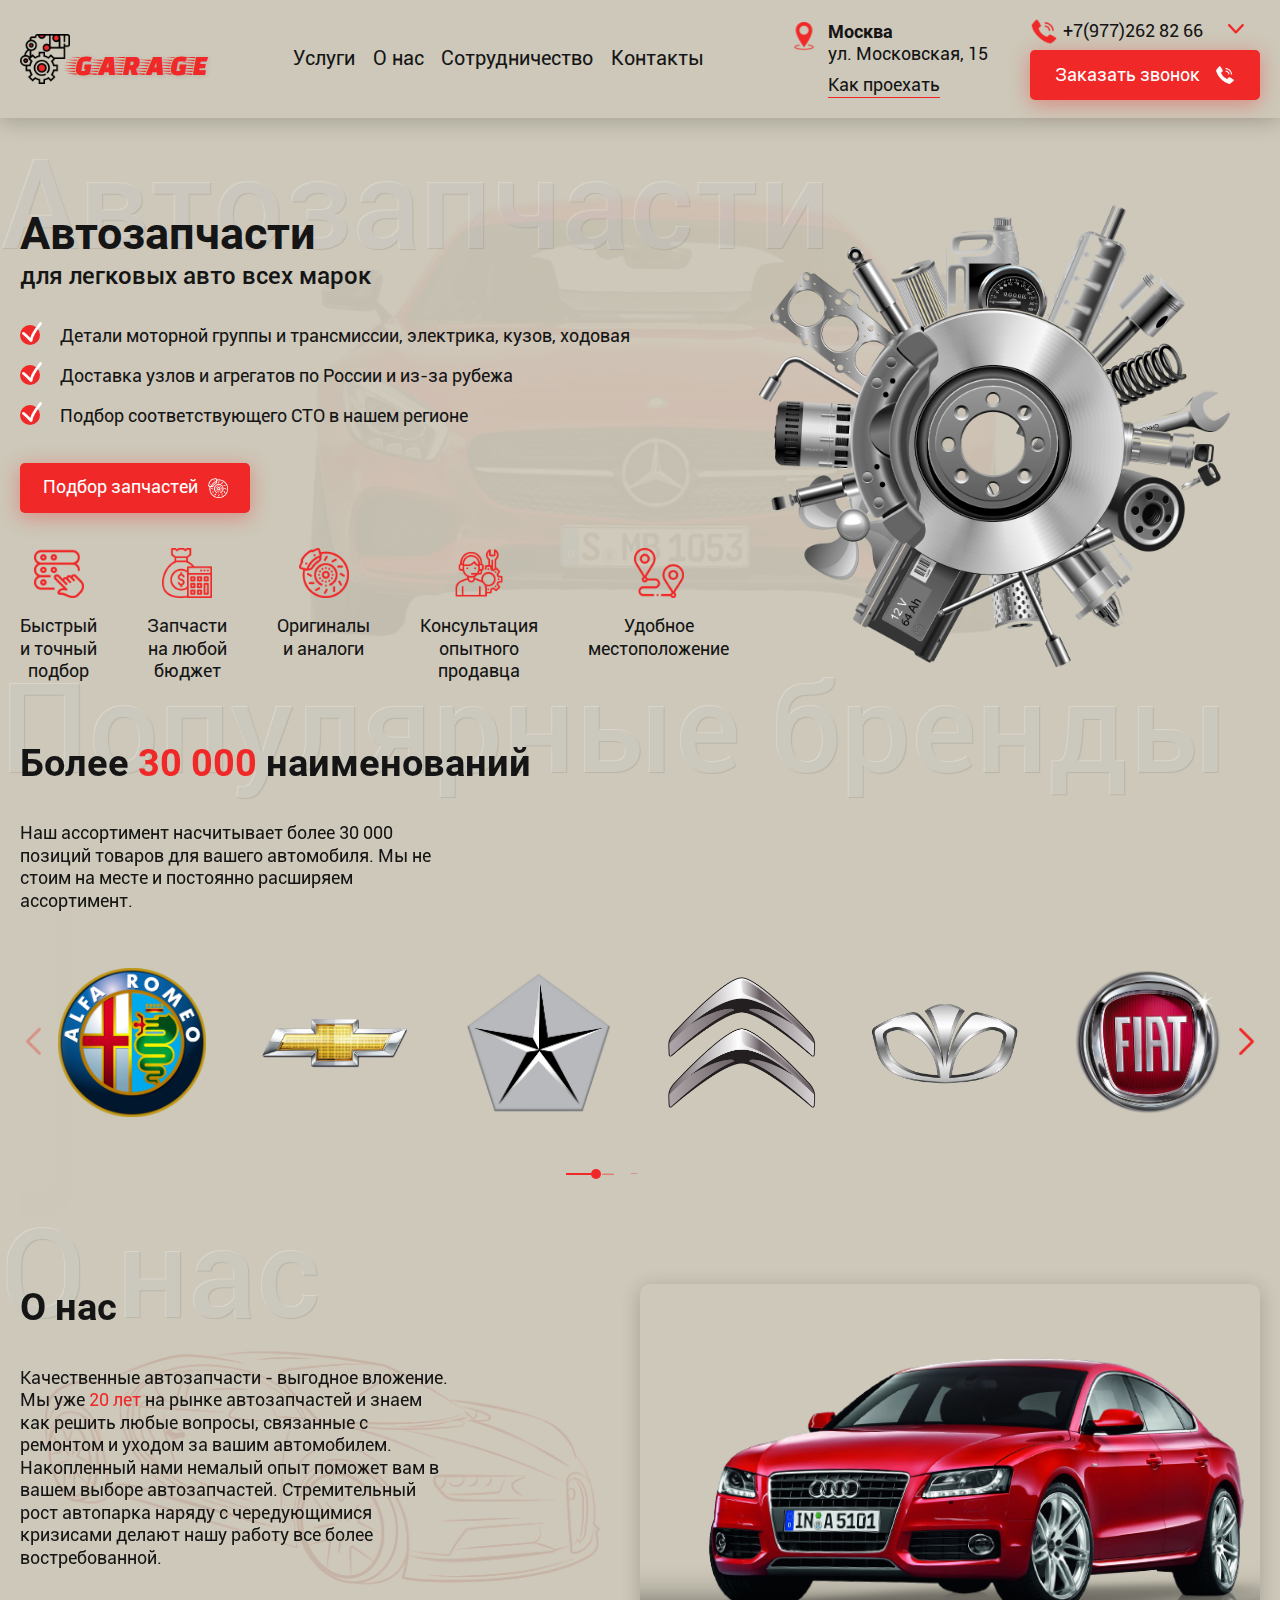
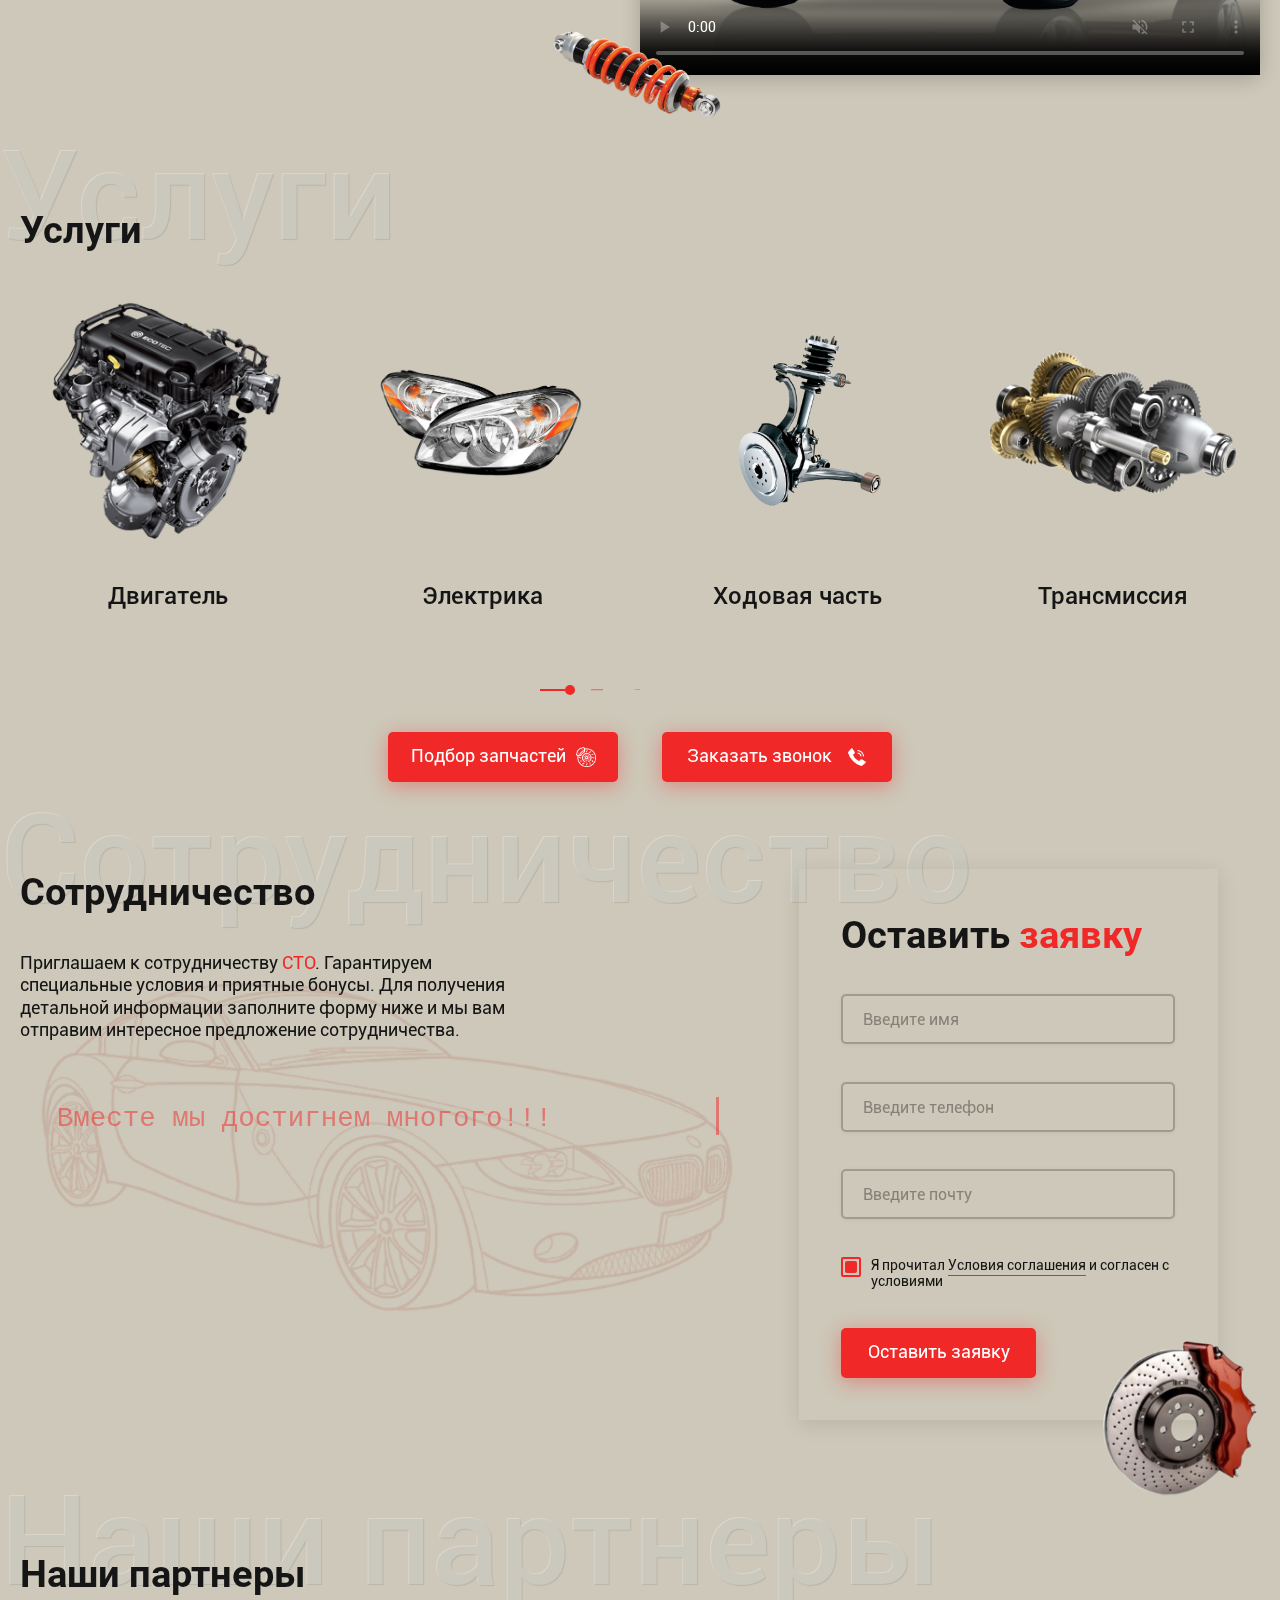
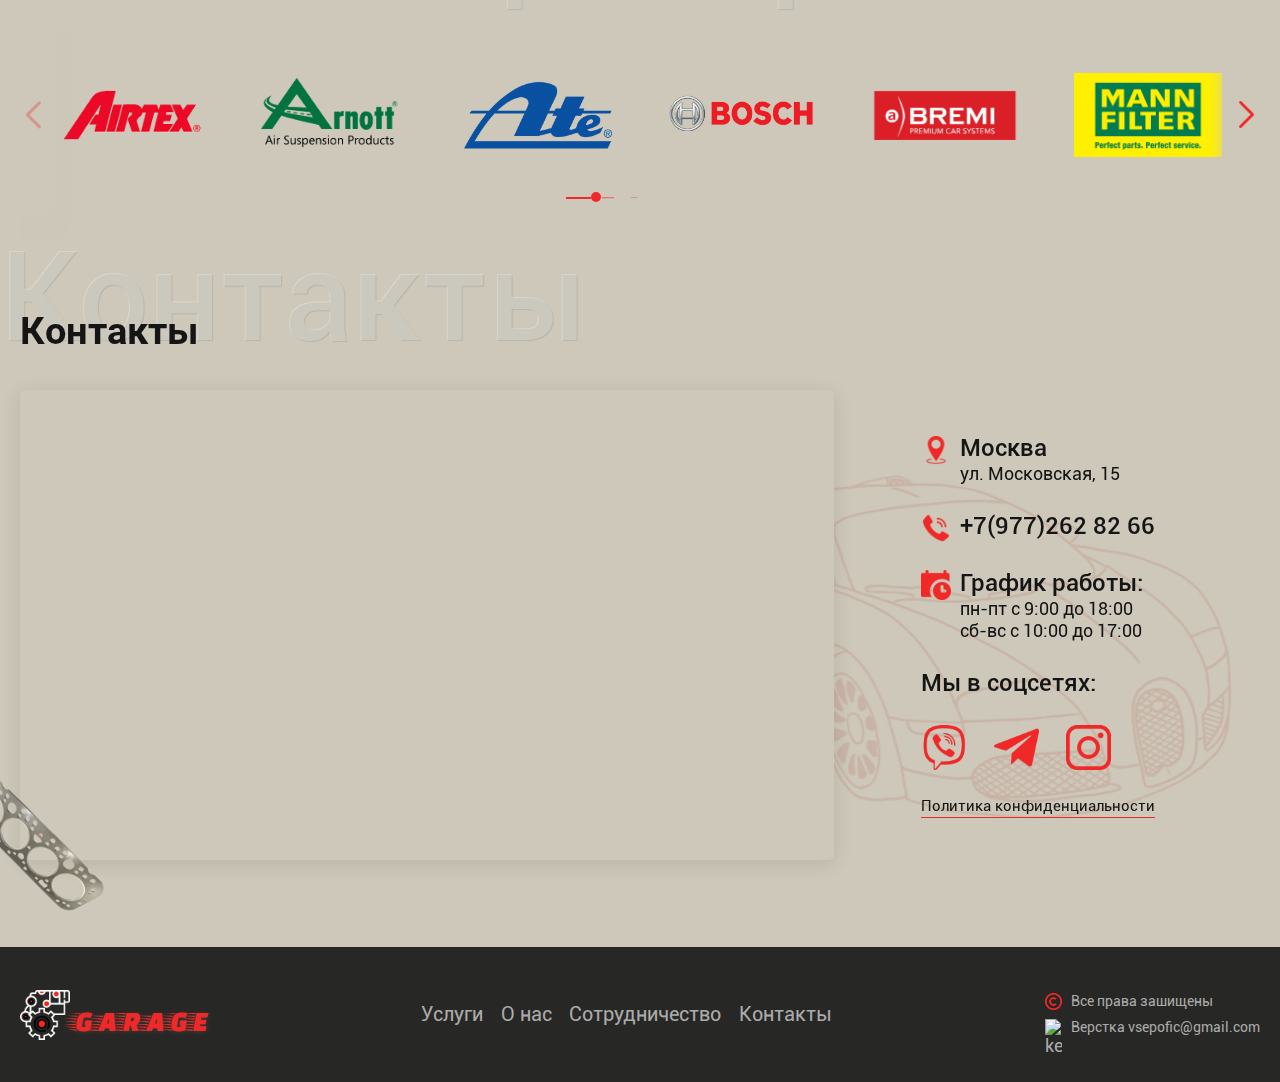
==== commit abd44781: "rebrand" ====
--- a/index.html
+++ b/index.html
@@ -6,7 +6,7 @@
   <meta name="viewport" content="width=device-width, initial-scale=1.0" />
   <link rel="stylesheet" href="css/style.min.css" />
 
-  <title>Главная</title>
+  <title>Garage</title>
 </head>
 
   <body>
@@ -37,94 +37,144 @@
     </nav>
     <div class="header__contact contact-header">
       <div class="contact-header__location location">
-        <img
-          class="location__adress-img"
-          src="images/icons/location.png"
-          alt="location"
-        />
+        <img class="location__adress-img" src="images/icons/location.png" alt="location" />
         <div class="location__adress">
-          <span class="location__adress-text"
-            ><b>Москва </b><br />
-            ул. Московская, 15</span
-          >
+          <span class="location__adress-text"><b>Москва </b><br />
+            ул. Московская, 15</span>
           <a href="#contact" class="location__adress-link"><span>Как проехать</spa></a>
         </div>
       </div>
-      <div class="contact-header__phone">
-        <a href="tel:+79772628266" class="contact-header__phone-link">
+      <div class="contact-header__phon">
+        <!-- <a href="tel:+79772628266" class="contact-header__phone-link">
           <div class="contact-header__phone-img">
             <img src="images/icons/call.png" alt="phone" />
           </div>
-          <div class="contact-header__phone-tel">+7(977)262 82 66</div>
-        </a>
-        <button class="contact-header__button button">
-          <span>Заказать звонок</span>
-          <img src="images/icons/call-btn.png" alt="icon" />
-        </button>
+          <div class="contact-header__phone-tel"> +7(977)262 82 66</div>
+        </a> -->
+        <div class="action-header__phones phones-header">
+          <div class="phones-header__items">
+            <div class="phones-header__item">
+              <a href="tel:79772628266" class="contact-header__phone-link">
+                <div class="contact-header__phone-img">
+                  <img src="images/icons/call.png" alt="phone" />
+                </div>
+                <div class="contact-header__phone-tel"> +7(977)262 82 66</div>
+              </a>
+
+              <button class="phones-header__arrow phones-header__arrow--icon" type="button">
+                <svg width="16" height="10" viewBox="0 0 16 10" fill="none" xmlns="http://www.w3.org/2000/svg">
+                  <path
+                    d="M7.11323 9.2309L0.324654 2.00808C-0.107404 1.54862 -0.107404 0.803689 0.324655 0.344454C0.756329 -0.114819 1.45646 -0.114819 1.8881 0.344454L7.89495 6.73553L13.9016 0.34464C14.3334 -0.114632 15.0335 -0.114632 15.4652 0.34464C15.897 0.803913 15.897 1.54881 15.4652 2.00827L8.6765 9.23108C8.46056 9.46072 8.17784 9.57541 7.89498 9.57541C7.61199 9.57541 7.32906 9.4605 7.11323 9.2309Z"
+                    fill="#E8AA31" />
+                </svg>
+              </button>
+              <ul class="phones-header__list">
+                <li class="phones-header__list-item">
+                  <a href="tel:79772628267" class="contact-header__phone-link">
+                    <div class="contact-header__phone-img">
+                      <img src="images/icons/call.png" alt="phone" />
+                    </div>
+                    <div class="contact-header__phone-tel"> +7(977)262 82 67</div>
+                  </a>
+                </li>
+                <li class="phones-header__list-item">
+                  <a href="tel:79772628268" class="contact-header__phone-link">
+                    <div class="contact-header__phone-img">
+                      <img src="images/icons/call.png" alt="phone" />
+                    </div>
+                    <div class="contact-header__phone-tel"> +7(977)262 82 68</div>
+                  </a>
+                </li>
+                <li class="phones-header__list-item">
+                  <a href="tel:79772628269" class="contact-header__phone-link">
+                    <div class="contact-header__phone-img">
+                      <img src="images/icons/call.png" alt="phone" />
+                    </div>
+                    <div class="contact-header__phone-tel"> +7(977)262 82 69</div>
+                  </a>
+                </li>
+              </ul>
+            </div>
+          </div>
+          <a class="contact-header__button button popup-link" href="#popup-2">
+            <span>Заказать звонок</span>
+            <img src="images/icons/call-btn.png" alt="icon" />
+          </a>
+        </div>
+
       </div>
     </div>
   </div>
   <button type="button" class="mobile-nav-button">
-						<span class="mobile-nav-button__icon"></span>
-					</button>
+    <span class="mobile-nav-button__icon"></span>
+  </button>
 </div>
 <div class="mobile-nav">
-      <div class="header__logo">
-      <a class="header__logo-link" href="#">
-        <img class="header__logo-img" src="images/logo/logo.png" alt="logo" />
-        <div class="header__logo-text">GARAGE</div>
-      </a>
-    </div>
-			<nav class="mobile-nav__list">
-				<ul>
-					<li class="mobile-nav__item">
-          <a class="mobile-nav__link" href="#">Услуги</a>
-        </li>
-        <li class="mobile-nav__item">
-          <a class="mobile-nav__link" href="#">О нас</a>
-        </li>
-        <li class="mobile-nav__item">
-          <a class="mobile-nav__link" href="#">Сотрудничество</a>
-        </li>
-        <li class="mobile-nav__item">
-          <a class="mobile-nav__link" href="#">Контакты</a>
-        </li>
-				</ul>
-			</nav>
-      <div class="mobile-nav__location location">
-        <img
-          class="location__adress-img"
-          src="images/icons/location.png"
-          alt="location"
-        />
-        <div class="location__adress">
-          <span class="location__adress-text"
-            ><b>Москва </b><br />
-            ул. Московская, 15</span
-          >
-          <a href="" class="location__adress-link"><span>Как проехать</spa></a>
-        </div>
-      </div>
-			<div class="mobile-nav__phone">
-        <a href="tel:+79772628266" class="mobile-nav__phone-link">
-          <div class="mobile-nav__phone-img">
-            <img src="images/icons/call.png" alt="phone" />
-          </div>
-          <div class="mobile-nav__phone-tel">+7(977)262 82 66</div>
-        </a>
-        <button class="mobile-nav__button button">
-          <span>Заказать звонок</span>
-          <img src="images/icons/call-btn.png" alt="icon" />
-        </button>
-      </div>
-		</div>
-</header>
+  <div class="header__logo">
+    <a class="header__logo-link" href="#">
+      <img class="header__logo-img" src="images/logo/logo.png" alt="logo" />
+      <div class="header__logo-text">GARAGE</div>
+    </a>
+  </div>
+  <nav class="mobile-nav__list">
+    <ul>
+      <li class="mobile-nav__item">
+        <a class="mobile-nav__link" href="#servis">Услуги</a>
+      </li>
+      <li class="mobile-nav__item">
+        <a class="mobile-nav__link" href="#about">О нас</a>
+      </li>
+      <li class="mobile-nav__item">
+        <a class="mobile-nav__link" href="#cooperation">Сотрудничество</a>
+      </li>
+      <li class="mobile-nav__item">
+        <a class="mobile-nav__link" href="#contact">Контакты</a>
+      </li>
+    </ul>
+  </nav>
+  <div class="mobile-nav__location location">
+    <img class="location__adress-img" src="images/icons/location.png" alt="location" />
+    <div class="location__adress">
+      <span class="location__adress-text"><b>Москва </b><br />
+        ул. Московская, 15</span>
+      <a href="#contact" class="location__adress-link"><span>Как проехать</spa></a>
+    </div>
+  </div>
+  <div class="mobile-nav__phone">
+    <a href="tel:79772628266" class="mobile-nav__phone-link">
+      <div class="mobile-nav__phone-img">
+        <img src="images/icons/call.png" alt="phone" />
+      </div>
+      <div class="mobile-nav__phone-tel">+7(977)262 82 66</div>
+    </a>
+    <a href="tel:79772628267" class="mobile-nav__phone-link">
+      <div class="mobile-nav__phone-img">
+        <img src="images/icons/call.png" alt="phone" />
+      </div>
+      <div class="mobile-nav__phone-tel">+7(977)262 82 67</div>
+    </a>
+    <a href="tel:79772628268" class="mobile-nav__phone-link">
+      <div class="mobile-nav__phone-img">
+        <img src="images/icons/call.png" alt="phone" />
+      </div>
+      <div class="mobile-nav__phone-tel">+7(977)262 82 68</div>
+    </a>
+    <a href="tel:79772628269" class="mobile-nav__phone-link">
+      <div class="mobile-nav__phone-img">
+        <img src="images/icons/call.png" alt="phone" />
+      </div>
+      <div class="mobile-nav__phone-tel">+7(977)262 82 69</div>
+    </a>
+  </div>
+</div></header>
       <main class="main">
         <article>
           <section><div class="main-top__container">
   <div class="main-top__body">
     <h1 class="main-title">Автозапчасти</h1>
-    <div class="main-top__subtitle">для легковых авто всех марок</div>
+    <div class="main-top__subtitle">
+      для легковых авто всех марок
+    </div>
     <ul class="main-top__subscription">
       <li class="main-top__text">
         Детали моторной группы и трансмиссии, электрика, кузов, ходовая
@@ -137,7 +187,7 @@
       </li>
     </ul>
     <div class="main-top__buttons">
-      <a class="main-top__btn button" href="#">
+      <a class="main-top__btn button popup-link" href="#popup-1">
         <span>Подбор запчастей</span>
         <img src="images/services-top/i-3-btn.png" alt="icon" />
       </a>
@@ -259,87 +309,251 @@
       </div>
     </div>
   </div>
-</div>
-</section>
+</div></section>
         </article>
         <article>
-          <section><div class="services__container" id="servis">
-  <div class="services__body">
-    <h2 class="services__title">Услуги</h2>
-    <div class="services__slider">
-      <div class="services__swiper">
-        <div class="services__slide slide-services">
-          <article class="services-card">
-            <div class="services-card__body">
-              <div class="services-card__img">
-                <img src="images/services/z01.png" alt="auto part" />
-              </div>
-              <div class="services-card__title">Двигатель</div>
-            </div>
-          </article>
-        </div>
-        <div class="services__slide slide-services">
-          <article class="services-card">
-            <div class="services-card__body">
-              <div class="services-card__img">
-                <img src="images/services/z02.png" alt="auto part" />
-              </div>
-              <div class="services-card__title">Электрика</div>
-            </div>
-          </article>
-        </div>
-        <div class="services__slide slide-services">
-          <article class="services-card">
-            <div class="services-card__body">
-              <div class="services-card__img">
-                <img src="images/services/z03.png" alt="auto part" />
-              </div>
-              <div class="services-card__title">Ходовая часть</div>
-            </div>
-          </article>
-        </div>
-        <div class="services__slide slide-services">
-          <article class="services-card">
-            <div class="services-card__body">
-              <div class="services-card__img">
-                <img src="images/services/z04.png" alt="auto part" />
-              </div>
-              <div class="services-card__title">Трансмиссия</div>
-            </div>
-          </article>
-        </div>
-        <div class="services__slide slide-services">
-          <article class="services-card">
-            <div class="services-card__body">
-              <div class="services-card__img">
-                <img src="images/services/z05.png" alt="auto part" />
-              </div>
-              <div class="services-card__title">Детали кузова</div>
-            </div>
-          </article>
-        </div>
-        <div class="services__slide slide-services">
-          <article class="services-card">
-            <div class="services-card__body">
-              <div class="services-card__img">
-                <img src="images/services/z06.png" alt="auto part" />
-              </div>
-              <div class="services-card__title">Механизмы управления</div>
-            </div>
-          </article>
-        </div>
-      </div>
-      <div class="services__dotts"></div>
-    </div>
-    <div class="services__buttons">
-      <a class="services__btn button" href="#">
-        <span>Подбор запчастей</span>
-        <img src="images/services-top/i-3-btn.png" alt="icon" />
-      </a>
-      <a class="services__btn button" href="#">
-        <span>Заказать звонок</span>
-        <img src="images/icons/call-btn.png" alt="icon" />
-      </a>
+          <section><div class="brand__container">
+  <div class="brand__body">
+    <h2 class="brand__title">Более <span>30 000</span> наименований</h2>
+    <div class="brand__text">
+      Наш ассортимент насчитывает более 30 000 позиций товаров для вашего
+      автомобиля. Мы не стоим на месте и постоянно расширяем ассортимент.
+    </div>
+    <div class="brand__slider">
+      <div class="swiper-button-next">
+        <img src="images/icons/arrow.png" alt="arrow" />
+      </div>
+      <div class="brand__swiper">
+        <div class="brand__slide slide-brand">
+          <article class="brand-card">
+            <div class="brand-card__body">
+              <div class="brand-card__img">
+                <img src="images/brand-2/alfa-romeo.png" alt="audi" />
+              </div>
+            </div>
+          </article>
+        </div>
+        <div class="brand__slide slide-brand">
+          <article class="brand-card">
+            <div class="brand-card__body">
+              <div class="brand-card__img">
+                <img src="images/brand-2/chevrole.png" alt="audi" />
+              </div>
+            </div>
+          </article>
+        </div>
+        <div class="brand__slide slide-brand">
+          <article class="brand-card">
+            <div class="brand-card__body">
+              <div class="brand-card__img">
+                <img src="images/brand-2/chrysler.png" alt="audi" />
+              </div>
+            </div>
+          </article>
+        </div>
+        <div class="brand__slide slide-brand">
+          <article class="brand-card">
+            <div class="brand-card__body">
+              <div class="brand-card__img">
+                <img src="images/brand-2/citroen.png" alt="audi" />
+              </div>
+            </div>
+          </article>
+        </div>
+        <div class="brand__slide slide-brand">
+          <article class="brand-card">
+            <div class="brand-card__body">
+              <div class="brand-card__img">
+                <img src="images/brand-2/daewoo.png" alt="audi" />
+              </div>
+            </div>
+          </article>
+        </div>
+        <div class="brand__slide slide-brand">
+          <article class="brand-card">
+            <div class="brand-card__body">
+              <div class="brand-card__img">
+                <img src="images/brand-2/fiat.png" alt="audi" />
+              </div>
+            </div>
+          </article>
+        </div>
+        <div class="brand__slide slide-brand">
+          <article class="brand-card">
+            <div class="brand-card__body">
+              <div class="brand-card__img">
+                <img src="images/brand-2/ford.png" alt="audi" />
+              </div>
+            </div>
+          </article>
+        </div>
+        <div class="brand__slide slide-brand">
+          <article class="brand-card">
+            <div class="brand-card__body">
+              <div class="brand-card__img">
+                <img src="images/brand-2/hyundai.png" alt="audi" />
+              </div>
+            </div>
+          </article>
+        </div>
+        <div class="brand__slide slide-brand">
+          <article class="brand-card">
+            <div class="brand-card__body">
+              <div class="brand-card__img">
+                <img src="images/brand-2/jeep.png" alt="audi" />
+              </div>
+            </div>
+          </article>
+        </div>
+        <div class="brand__slide slide-brand">
+          <article class="brand-card">
+            <div class="brand-card__body">
+              <div class="brand-card__img">
+                <img src="images/brand-2/kia.png" alt="audi" />
+              </div>
+            </div>
+          </article>
+        </div>
+        <div class="brand__slide slide-brand">
+          <article class="brand-card">
+            <div class="brand-card__body">
+              <div class="brand-card__img">
+                <img src="images/brand-2/lexus.png" alt="audi" />
+              </div>
+            </div>
+          </article>
+        </div>
+        <div class="brand__slide slide-brand">
+          <article class="brand-card">
+            <div class="brand-card__body">
+              <div class="brand-card__img">
+                <img src="images/brand-2/mercedes.png" alt="audi" />
+              </div>
+            </div>
+          </article>
+        </div>
+        <div class="brand__slide slide-brand">
+          <article class="brand-card">
+            <div class="brand-card__body">
+              <div class="brand-card__img">
+                <img src="images/brand-2/mini.png" alt="audi" />
+              </div>
+            </div>
+          </article>
+        </div>
+        <div class="brand__slide slide-brand">
+          <article class="brand-card">
+            <div class="brand-card__body">
+              <div class="brand-card__img">
+                <img src="images/brand-2/mitsubishi.png" alt="audi" />
+              </div>
+            </div>
+          </article>
+        </div>
+        <div class="brand__slide slide-brand">
+          <article class="brand-card">
+            <div class="brand-card__body">
+              <div class="brand-card__img">
+                <img src="images/brand-2/nissan.png" alt="audi" />
+              </div>
+            </div>
+          </article>
+        </div>
+        <div class="brand__slide slide-brand">
+          <article class="brand-card">
+            <div class="brand-card__body">
+              <div class="brand-card__img">
+                <img src="images/brand-2/opel.png" alt="audi" />
+              </div>
+            </div>
+          </article>
+        </div>
+        <div class="brand__slide slide-brand">
+          <article class="brand-card">
+            <div class="brand-card__body">
+              <div class="brand-card__img">
+                <img src="images/brand-2/peugeot.png" alt="audi" />
+              </div>
+            </div>
+          </article>
+        </div>
+        <div class="brand__slide slide-brand">
+          <article class="brand-card">
+            <div class="brand-card__body">
+              <div class="brand-card__img">
+                <img src="images/brand-2/porsche.png" alt="audi" />
+              </div>
+            </div>
+          </article>
+        </div>
+        <div class="brand__slide slide-brand">
+          <article class="brand-card">
+            <div class="brand-card__body">
+              <div class="brand-card__img">
+                <img src="images/brand-2/renault.png" alt="audi" />
+              </div>
+            </div>
+          </article>
+        </div>
+        <div class="brand__slide slide-brand">
+          <article class="brand-card">
+            <div class="brand-card__body">
+              <div class="brand-card__img">
+                <img src="images/brand-2/seat.png" alt="audi" />
+              </div>
+            </div>
+          </article>
+        </div>
+        <div class="brand__slide slide-brand">
+          <article class="brand-card">
+            <div class="brand-card__body">
+              <div class="brand-card__img">
+                <img src="images/brand-2/skoda.png" alt="audi" />
+              </div>
+            </div>
+          </article>
+        </div>
+        <div class="brand__slide slide-brand">
+          <article class="brand-card">
+            <div class="brand-card__body">
+              <div class="brand-card__img">
+                <img src="images/brand-2/subaru.png" alt="audi" />
+              </div>
+            </div>
+          </article>
+        </div>
+        <div class="brand__slide slide-brand">
+          <article class="brand-card">
+            <div class="brand-card__body">
+              <div class="brand-card__img">
+                <img src="images/brand-2/toyota.png" alt="audi" />
+              </div>
+            </div>
+          </article>
+        </div>
+        <div class="brand__slide slide-brand">
+          <article class="brand-card">
+            <div class="brand-card__body">
+              <div class="brand-card__img">
+                <img src="images/brand-2/volkswagen.png" alt="audi" />
+              </div>
+            </div>
+          </article>
+        </div>
+        <div class="brand__slide slide-brand">
+          <article class="brand-card">
+            <div class="brand-card__body">
+              <div class="brand-card__img">
+                <img src="images/brand-2/volvo.png" alt="audi" />
+              </div>
+            </div>
+          </article>
+        </div>
+      </div>
+      <div class="swiper-button-prev">
+        <img src="images/icons/arrow.png" alt="arrow" />
+      </div>
+      <div class="brand__dotts"></div>
     </div>
   </div>
 </div>
@@ -362,271 +576,101 @@
   </div>
   <div class="about__video">
     <div class="story-video">
-      
-      <video
-          id="my-player"
-          class="video-js story-video-object video-story"
-          preload="auto"
-          controls
-          muted
-          loop
-          poster="images/video/a1.png"
-          data-setup='{}'>
-        <source src="files/Rammstein.webm" type="video/webm"></source>
-        <source src="files/Rammstein.mp4" type="video/mp4"></source>
+
+      <video id="my-player" class="video-js story-video-object video-story" preload="auto" controls muted loop
+        poster="images/video/a1.png">
+        <source src="files/carservice.webm" type="video/webm">
+        </source>
+        <source src="files/carservice.mp4" type="video/mp4">
+        </source>
         </p>
       </video>
-    </div>
-    <div class="story-video-img">
-      <img src="images/bg-after/b01.png" alt="auto part" />
-    </div>
+      <div class="story-video-img">
+        <img src="images/bg-after/b01.png" alt="auto part" />
+      </div>
+    </div>
+
   </div>
-</div>
-</section>
+</div></section>
         </article>
         <article>
-          <section><div class="brand__container">
-  <div class="brand__body">
-    <h2 class="brand__title">Более <span>30 000</span> наименований</h2>
-    <div class="brand__text">
-      Наш ассортимент насчитывает более 30 000 позиций товаров для вашего
-      автомобиля. Мы не стоим на месте и постоянно расширяем ассортимент.
-    </div>
-    <div class="brand__slider">
-      <div class="swiper-button-next">
-        <img src="images/icons/arrow.png" alt="arrow" />
-      </div>
-      <div class="brand__swiper">
-        <div class="brand__slide slide-brand">
-          <article class="brand-card">
-            <div class="brand-card__body">
-              <div class="brand-card__img">
-                <img src="images/brand-2/alfa-romeo.png" alt="audi" />
-              </div>
-            </div>
-          </article>
-        </div>
-        <div class="brand__slide slide-brand">
-          <article class="brand-card">
-            <div class="brand-card__body">
-              <div class="brand-card__img">
-                <img src="images/brand-2/chevrole.png" alt="audi" />
-              </div>
-            </div>
-          </article>
-        </div>
-        <div class="brand__slide slide-brand">
-          <article class="brand-card">
-            <div class="brand-card__body">
-              <div class="brand-card__img">
-                <img src="images/brand-2/chrysler.png" alt="audi" />
-              </div>
-            </div>
-          </article>
-        </div>
-        <div class="brand__slide slide-brand">
-          <article class="brand-card">
-            <div class="brand-card__body">
-              <div class="brand-card__img">
-                <img src="images/brand-2/citroen.png" alt="audi" />
-              </div>
-            </div>
-          </article>
-        </div>
-        <div class="brand__slide slide-brand">
-          <article class="brand-card">
-            <div class="brand-card__body">
-              <div class="brand-card__img">
-                <img src="images/brand-2/daewoo.png" alt="audi" />
-              </div>
-            </div>
-          </article>
-        </div>
-        <div class="brand__slide slide-brand">
-          <article class="brand-card">
-            <div class="brand-card__body">
-              <div class="brand-card__img">
-                <img src="images/brand-2/fiat.png" alt="audi" />
-              </div>
-            </div>
-          </article>
-        </div>
-        <div class="brand__slide slide-brand">
-          <article class="brand-card">
-            <div class="brand-card__body">
-              <div class="brand-card__img">
-                <img src="images/brand-2/ford.png" alt="audi" />
-              </div>
-            </div>
-          </article>
-        </div>
-        <div class="brand__slide slide-brand">
-          <article class="brand-card">
-            <div class="brand-card__body">
-              <div class="brand-card__img">
-                <img src="images/brand-2/hyundai.png" alt="audi" />
-              </div>
-            </div>
-          </article>
-        </div>
-        <div class="brand__slide slide-brand">
-          <article class="brand-card">
-            <div class="brand-card__body">
-              <div class="brand-card__img">
-                <img src="images/brand-2/jeep.png" alt="audi" />
-              </div>
-            </div>
-          </article>
-        </div>
-        <div class="brand__slide slide-brand">
-          <article class="brand-card">
-            <div class="brand-card__body">
-              <div class="brand-card__img">
-                <img src="images/brand-2/kia.png" alt="audi" />
-              </div>
-            </div>
-          </article>
-        </div>
-        <div class="brand__slide slide-brand">
-          <article class="brand-card">
-            <div class="brand-card__body">
-              <div class="brand-card__img">
-                <img src="images/brand-2/lexus.png" alt="audi" />
-              </div>
-            </div>
-          </article>
-        </div>
-        <div class="brand__slide slide-brand">
-          <article class="brand-card">
-            <div class="brand-card__body">
-              <div class="brand-card__img">
-                <img src="images/brand-2/mercedes.png" alt="audi" />
-              </div>
-            </div>
-          </article>
-        </div>
-        <div class="brand__slide slide-brand">
-          <article class="brand-card">
-            <div class="brand-card__body">
-              <div class="brand-card__img">
-                <img src="images/brand-2/mini.png" alt="audi" />
-              </div>
-            </div>
-          </article>
-        </div>
-        <div class="brand__slide slide-brand">
-          <article class="brand-card">
-            <div class="brand-card__body">
-              <div class="brand-card__img">
-                <img src="images/brand-2/mitsubishi.png" alt="audi" />
-              </div>
-            </div>
-          </article>
-        </div>
-        <div class="brand__slide slide-brand">
-          <article class="brand-card">
-            <div class="brand-card__body">
-              <div class="brand-card__img">
-                <img src="images/brand-2/nissan.png" alt="audi" />
-              </div>
-            </div>
-          </article>
-        </div>
-        <div class="brand__slide slide-brand">
-          <article class="brand-card">
-            <div class="brand-card__body">
-              <div class="brand-card__img">
-                <img src="images/brand-2/opel.png" alt="audi" />
-              </div>
-            </div>
-          </article>
-        </div>
-        <div class="brand__slide slide-brand">
-          <article class="brand-card">
-            <div class="brand-card__body">
-              <div class="brand-card__img">
-                <img src="images/brand-2/peugeot.png" alt="audi" />
-              </div>
-            </div>
-          </article>
-        </div>
-        <div class="brand__slide slide-brand">
-          <article class="brand-card">
-            <div class="brand-card__body">
-              <div class="brand-card__img">
-                <img src="images/brand-2/porsche.png" alt="audi" />
-              </div>
-            </div>
-          </article>
-        </div>
-        <div class="brand__slide slide-brand">
-          <article class="brand-card">
-            <div class="brand-card__body">
-              <div class="brand-card__img">
-                <img src="images/brand-2/renault.png" alt="audi" />
-              </div>
-            </div>
-          </article>
-        </div>
-        <div class="brand__slide slide-brand">
-          <article class="brand-card">
-            <div class="brand-card__body">
-              <div class="brand-card__img">
-                <img src="images/brand-2/seat.png" alt="audi" />
-              </div>
-            </div>
-          </article>
-        </div>
-        <div class="brand__slide slide-brand">
-          <article class="brand-card">
-            <div class="brand-card__body">
-              <div class="brand-card__img">
-                <img src="images/brand-2/skoda.png" alt="audi" />
-              </div>
-            </div>
-          </article>
-        </div>
-        <div class="brand__slide slide-brand">
-          <article class="brand-card">
-            <div class="brand-card__body">
-              <div class="brand-card__img">
-                <img src="images/brand-2/subaru.png" alt="audi" />
-              </div>
-            </div>
-          </article>
-        </div>
-        <div class="brand__slide slide-brand">
-          <article class="brand-card">
-            <div class="brand-card__body">
-              <div class="brand-card__img">
-                <img src="images/brand-2/toyota.png" alt="audi" />
-              </div>
-            </div>
-          </article>
-        </div>
-        <div class="brand__slide slide-brand">
-          <article class="brand-card">
-            <div class="brand-card__body">
-              <div class="brand-card__img">
-                <img src="images/brand-2/volkswagen.png" alt="audi" />
-              </div>
-            </div>
-          </article>
-        </div>
-        <div class="brand__slide slide-brand">
-          <article class="brand-card">
-            <div class="brand-card__body">
-              <div class="brand-card__img">
-                <img src="images/brand-2/volvo.png" alt="audi" />
-              </div>
-            </div>
-          </article>
-        </div>
-      </div>
-      <div class="swiper-button-prev">
-        <img src="images/icons/arrow.png" alt="arrow" />
-      </div>
-      <div class="brand__dotts"></div>
+          <section><div class="services__container" id="servis">
+  <div class="services__body">
+    <h2 class="services__title">Услуги</h2>
+    <div class="services__slider">
+      <div class="services__swiper">
+        <div class="services__slide slide-services">
+          <article class="services-card">
+            <div class="services-card__body">
+              <div class="services-card__img">
+                <img src="images/services/z01.png" alt="auto part" />
+              </div>
+              <div class="services-card__title">Двигатель</div>
+            </div>
+          </article>
+        </div>
+        <div class="services__slide slide-services">
+          <article class="services-card">
+            <div class="services-card__body">
+              <div class="services-card__img">
+                <img src="images/services/z02.png" alt="auto part" />
+              </div>
+              <div class="services-card__title">Электрика</div>
+            </div>
+          </article>
+        </div>
+        <div class="services__slide slide-services">
+          <article class="services-card">
+            <div class="services-card__body">
+              <div class="services-card__img">
+                <img src="images/services/z03.png" alt="auto part" />
+              </div>
+              <div class="services-card__title">Ходовая часть</div>
+            </div>
+          </article>
+        </div>
+        <div class="services__slide slide-services">
+          <article class="services-card">
+            <div class="services-card__body">
+              <div class="services-card__img">
+                <img src="images/services/z04.png" alt="auto part" />
+              </div>
+              <div class="services-card__title">Трансмиссия</div>
+            </div>
+          </article>
+        </div>
+        <div class="services__slide slide-services">
+          <article class="services-card">
+            <div class="services-card__body">
+              <div class="services-card__img">
+                <img src="images/services/z05.png" alt="auto part" />
+              </div>
+              <div class="services-card__title">Детали кузова</div>
+            </div>
+          </article>
+        </div>
+        <div class="services__slide slide-services">
+          <article class="services-card">
+            <div class="services-card__body">
+              <div class="services-card__img">
+                <img src="images/services/z06.png" alt="auto part" />
+              </div>
+              <div class="services-card__title">Механизмы управления</div>
+            </div>
+          </article>
+        </div>
+      </div>
+      <div class="services__dotts"></div>
+    </div>
+    <div class="services__buttons">
+      <a class="services__btn button popup-link" href="#popup-1">
+        <span>Подбор запчастей</span>
+        <img src="images/services-top/i-3-btn.png" alt="icon" />
+      </a>
+      <a class="services__btn button popup-link" href="#popup-2">
+        <span>Заказать звонок</span>
+        <img src="images/icons/call-btn.png" alt="icon" />
+      </a>
     </div>
   </div>
 </div>
@@ -634,69 +678,58 @@
         </article>
         <article>
           <section><div class="cooperation__container" id="cooperation">
-  <div class="cooperation__body">
-    <h2 class="cooperation__title">Сотрудничество</h2>
-    <div class="cooperation__text">
-      Приглашаем к сотрудничеству <span>СТО</span>. Гарантируем специальные
-      условия и приятные бонусы. Для получения детальной информации заполните
-      форму ниже и мы вам отправим интересное предложение сотрудничества.
-    </div>
-  </div>
-  <div class="cooperation__form">
-    <form class="form-cooperation" action="">
-      <div class="form-cooperation__title">Оставить <span>заявку</span></div>
-      <input
-        class="form-cooperation__input"
-        type="text"
-        id="form-cooperation-input"
-        name="form[]"
-        data-error="Ошибка"
-        data-required="name"
-        autocomplete="off"
-        placeholder="Введите имя"
-      />
-      <input
-        class="form-cooperation__input"
-        type="text"
-        id="form-cooperation-input"
-        name="form[]"
-        data-error="Ошибка"
-        data-required="phone"
-        autocomplete="off"
-        placeholder="Введите телефон"
-      />
-      <input
-        class="form-cooperation__input"
-        type="email"
-        id="form-cooperation-input"
-        name="form[]"
-        data-error="Ошибка"
-        data-required="email"
-        autocomplete="off"
-        placeholder="Введите почту"
-      />
-      <div class="form-cooperation__check checkbox">
-        <input
-          class="checkbox__input"
-          id="input-checkbox"
-          type="checkbox"
-          checked
-        />
-        <label class="checkbox__label" for="input-checkbox">
-          <span
-            >Я прочитал
-            <a href="politic.html" target="_blank">Условия соглашения</a> и
-            согласен с условиями
-          </span>
-        </label>
-      </div>
-    </form>
-    <div class="form-cooperation__img">
-      <img src="images/bg-after/b02.png" alt="auto part" />
-    </div>
-  </div>
-</div>
-</section>
+	<div class="cooperation__body">
+		<h2 class="cooperation__title">Сотрудничество</h2>
+		<div class="cooperation__text">
+			Приглашаем к сотрудничеству <span>СТО</span>. Гарантируем специальные
+			условия и приятные бонусы. Для получения детальной информации заполните
+			форму ниже и мы вам отправим интересное предложение сотрудничества.
+		</div>
+		<div class="wrapper-demo">
+			<div class="typing-demo">Вместе мы достигнем многого!!!</div>
+		</div>
+	</div>
+	<div class="cooperation__form form">
+		<!-- onsubmit="return checkForm1()" для формы -->
+		<form class="form-cooperation" id="form" action="telegram.php" method="POST" enctype="multipart/form-data">
+			<div id="divvv" class="form-cooperation__title">
+				Оставить <span>заявку</span>
+			</div>
+			<label class="form-cooperation__label">
+				<input class="form-cooperation__input" type="text" id="form-name" name="user_name" data-validate-field="name"
+					autocomplete="off" placeholder="Введите имя" />
+				<div id="nameError"></div>
+			</label>
+
+			<label class="form-cooperation__label">
+				<input class="form-cooperation__input" type="tel" id="form-phone" name="user_phone" data-validate-field="tel"
+					autocomplete="off" placeholder="Введите телефон" />
+			</label>
+			<label class="form-cooperation__label">
+				<input class="form-cooperation__input" type="email" id="form-email" name="user_email"
+					data-validate-field="email" autocomplete="off" placeholder="Введите почту" />
+			</label>
+			<div class="form-cooperation__check checkbox">
+				<input class="checkbox__input" id="form-checkbox" name="user_check" type="checkbox"
+					data-validate-field="checkbox" required checked />
+				<label class="checkbox__label" for="form-checkbox">
+					<span>Я прочитал
+						<a href="politic.html" target="_blank">Условия соглашения</a> и
+						согласен с условиями
+					</span>
+				</label>
+			</div>
+			<div class="form-cooperation__buttons">
+				<button class="form-cooperation__btn button" type="submit">
+					<span>Оставить заявку</span>
+				</button>
+			</div>
+			<div class="form-cooperation__img">
+				<img src="images/bg-after/b02.png" alt="auto part" />
+			</div>
+		</form>
+	</div>
+</div></section>
         </article>
         <article>
           <section><div class="partners__container">
@@ -757,7 +790,10 @@
           <article class="partners-card">
             <div class="partners-card__body">
               <div class="partners-card__img">
-                <img src="images/partners/mannfilter.png" alt="audi" />
+                <img
+                  src="images/partners/mann-filter_twittercard-preview.png"
+                  alt="audi"
+                />
               </div>
             </div>
           </article>
@@ -937,15 +973,783 @@
       </ul>
     </nav>
     <div class="footer__copy">
-      <div class="footer__copy-img">
-        <img src="images/icons/copy.png" alt="copy" />
-      </div>
-      <div class="footer__copy-text">Все права зашищены</div>
+      <div class="footer__copy-body">
+        <div class="footer__copy-img">
+          <img src="images/icons/copy.png" alt="copy" />
+        </div>
+        <div class="footer__copy-text">Все права зашищены</div>
+      </div>
+      <div class="footer__copy-body">
+        <div class="footer__key-img">
+          <img src="images/icons/key.png" alt="key" />
+        </div>
+        <div class="footer__email-text">
+          Верстка
+          <a class="footer__email-link" href="mailto:vsepofic@gmail.com"
+            >vsepofic@gmail.com</a
+          >
+        </div>
+      </div>
     </div>
   </div>
 </div>
 </footer>
     </wrapper>
+    <section class="modal"><!-- modal - garage -->
+<div id="popup-1" class="popup">
+  <!-- <a href="#" class="popup__area"></a> -->
+  <div class="popup__body">
+    <div class="popup__content">
+      <div class="popup__img-close">
+        <a href="#" class="popup__close close-popup">
+          <img class="popup__img" src="images/icons/close.png" alt="close" />
+        </a>
+      </div>
+      <div class="popup__form">
+        <div class="cooperation__form form">
+          <!-- onsubmit="return checkForm1()" для формы -->
+          <form
+            class="form-cooperation form-cooperation-1"
+            id="formPopup1"
+            action="telegram-popup-1.php"
+            method="POST"
+            enctype="multipart/form-data"
+          >
+            <div id="divvv" class="form-cooperation__title">
+              Подобрать <span>запчасти</span>
+            </div>
+            <label class="form-cooperation__label">
+              <input
+                class="form-cooperation__input"
+                type="text"
+                id="form-name-1"
+                name="user_name"
+                data-validate-field="name"
+                autocomplete="off"
+                placeholder="Введите имя"
+              />
+              <div id="nameError1"></div>
+            </label>
+
+            <label class="form-cooperation__label">
+              <input
+                class="form-cooperation__input"
+                type="tel"
+                id="form-phone-1"
+                name="user_phone"
+                data-validate-field="tel"
+                autocomplete="off"
+                placeholder="Введите телефон"
+              />
+            </label>
+            <div class="form-cooperation__check checkbox">
+              <input
+                class="checkbox__input"
+                id="form-checkbox-1"
+                name="user_check"
+                type="checkbox"
+                data-validate-field="checkbox"
+                required
+                checked
+              />
+              <label class="checkbox__label" for="form-checkbox-1">
+                <span
+                  >Я прочитал
+                  <a href="politic.html" target="_blank">Условия соглашения</a>
+                  и согласен с условиями
+                </span>
+              </label>
+            </div>
+            <div class="form-cooperation__buttons">
+              <button class="form-cooperation__btn button" type="submit">
+                <span>Подбор запчастей</span>
+              </button>
+            </div>
+          </form>
+
+          <div class="form-cooperation__img">
+            <img src="images/bg-after/b02.png" alt="auto part" />
+          </div>
+        </div>
+      </div>
+    </div>
+  </div>
+</div>
+
+<div id="popup-2" class="popup">
+  <!-- <a href="#" class="popup__area"></a> -->
+  <div class="popup__body">
+    <div class="popup__content">
+      <div class="popup__img-close">
+        <a href="#" class="popup__close close-popup">
+          <img class="popup__img" src="images/icons/close.png" alt="close" />
+        </a>
+      </div>
+      <div class="popup__form">
+        <div class="cooperation__form form">
+          <!-- onsubmit="return checkForm1()" для формы -->
+          <form
+            class="form-cooperation form-cooperation-2"
+            id="formPopup2"
+            action="telegram-popup-2.php"
+            method="POST"
+            enctype="multipart/form-data"
+          >
+            <div id="divvv" class="form-cooperation__title">
+              Заказать <span>звонок</span>
+            </div>
+            <label class="form-cooperation__label">
+              <input
+                class="form-cooperation__input"
+                type="text"
+                id="form-name-2"
+                name="user_name"
+                data-validate-field="name"
+                autocomplete="off"
+                placeholder="Введите имя"
+              />
+              <div id="nameError2"></div>
+            </label>
+
+            <label class="form-cooperation__label">
+              <input
+                class="form-cooperation__input"
+                type="tel"
+                id="form-phone-2"
+                name="user_phone"
+                data-validate-field="tel"
+                autocomplete="off"
+                placeholder="Введите телефон"
+              />
+            </label>
+            <div class="form-cooperation__check checkbox">
+              <input
+                class="checkbox__input"
+                id="form-checkbox-2"
+                name="user_check"
+                type="checkbox"
+                data-validate-field="checkbox"
+                required
+                checked
+              />
+              <label class="checkbox__label" for="form-checkbox-2">
+                <span
+                  >Я прочитал
+                  <a href="politic.html" target="_blank">Условия соглашения</a>
+                  и согласен с условиями
+                </span>
+              </label>
+            </div>
+            <div class="form-cooperation__buttons">
+              <button class="form-cooperation__btn button" type="submit">
+                <span>Заказать звонок</span>
+              </button>
+            </div>
+          </form>
+
+          <div class="form-cooperation__img">
+            <img src="images/bg-after/iPhone.png" alt="auto part" />
+          </div>
+        </div>
+      </div>
+    </div>
+  </div>
+</div>
+<!-- modal-button -->
+
+<!-- <div class="modal-button">
+      <button class="mod" data-bs-toggle="modal" data-bs-target="#login">
+        Логин
+      </button>
+      <button class="mod" data-bs-toggle="modal" data-bs-target="#call">
+        Заказать звонок
+      </button>
+      <button class="mod" data-bs-toggle="modal" data-bs-target="#pass">
+        Восстановление
+      </button>
+      <button class="mod" data-bs-toggle="modal" data-bs-target="#register">
+        Зарегистрироваться
+      </button>
+      <button class="mod" data-bs-toggle="modal" data-bs-target="#subscribe">
+        Подписка
+      </button>
+      <button class="mod" data-bs-toggle="modal" data-bs-target="#check-phone">
+        Подтверждение
+      </button>
+      <button class="mod" data-bs-toggle="modal" data-bs-target="#booking">
+        Бронь стола
+      </button>
+      <button class="mod" data-bs-toggle="modal" data-bs-target="#review">
+        Отзыв
+      </button>
+    </div> -->
+
+<!-- Modal basket -->
+
+<!-- <div class="basket-popap">
+      <span class="close-card-popup"></span>
+      <div class="card-basket">
+        <div class="container">
+          <div class="card-wrapper">
+            <div class="card-info">
+              <div class="card-column">
+                <h1>Корзина</h1>
+
+                <div class="card-top">
+                  <div class="card-product-item">
+                    <div class="card-product-left">
+                      <div class="card-product-remove">
+                        <img src="img/card-product/plus.svg" alt="" />
+                      </div>
+                      <div class="card-product-img">
+                        <img src="img/product/bng_.jpg" alt="" />
+                      </div>
+                      <div class="card-product-name">Хачапури 1</div>
+                    </div>
+                    <div class="card-product-right">
+                      <div class="card-product-toggle">
+                        <div class="input-range" data-desc="Ед. изм.: упаковка">
+                          <span class="minus">
+                            <img src="img/card/minus.svg" alt="minus" />
+                          </span>
+                          <input type="text" value="1 шт." />
+                          <span class="plus">
+                            <img src="img/card/plus.svg" alt="plus" />
+                          </span>
+                        </div>
+                      </div>
+                      <div class="card-product-price">350 ₽</div>
+                    </div>
+                  </div>
+                  <div class="card-product-item">
+                    <div class="card-product-left">
+                      <div class="card-product-remove">
+                        <img src="img/card-product/plus.svg" alt="" />
+                      </div>
+                      <div class="card-product-img">
+                        <img src="img/product/bng_.jpg" alt="" />
+                      </div>
+                      <div class="card-product-name">Хачапури 2</div>
+                    </div>
+                    <div class="card-product-right">
+                      <div class="card-product-toggle">
+                        <div class="input-range" data-desc="Ед. изм.: упаковка">
+                          <span class="minus">
+                            <img src="img/card/minus.svg" alt="minus" />
+                          </span>
+                          <input type="text" value="1 шт." />
+                          <span class="plus">
+                            <img src="img/card/plus.svg" alt="plus" />
+                          </span>
+                        </div>
+                      </div>
+                      <div class="card-product-price">350 ₽</div>
+                    </div>
+                  </div>
+                </div>
+
+                <div class="card-sidebar-bottom">
+                  <div class="card-title">Промокод</div>
+                  <form action="">
+                    <input
+                      type="text"
+                      name="promo"
+                      placeholder="Введите промокод"
+                    />
+                    <button>Подтвердить</button>
+                  </form>
+                </div>
+
+                <div class="card-bottom">
+                  <div class="card-sidebar">
+                    <div class="purchase-info">
+                      <div class="purchase-title">
+                        Закажите на 3000 RUB и получите
+                      </div>
+                      <div class="purchase-line line1">
+                        <img src="img/card/pur1.svg" alt="" />
+                        <span><b>30 RUB</b> на бонусный счет</span>
+                      </div>
+                      <div class="purchase-line line2">
+                        <img src="img/card/pur2.svg" alt="" />
+                        <span><b>Бесплатная доставка</b></span>
+                      </div>
+                      <div class="range-slide">
+                        <div class="range-line" data-min="0" data-max="3000">
+                          <div class="green-line" style="width: 60%"></div>
+                          <div
+                            class="round"
+                            data-min="1000"
+                            data-text="(минимальный заказ)"
+                          ></div>
+                        </div>
+                        <div class="range-text">
+                          Осталось <b>1988 RUB</b> до бесплатной доставки
+                        </div>
+                      </div>
+                    </div>
+                  </div>
+                </div>
+
+                <div class="card-sidebar-top">
+                  <div class="card-title">Заказ №<span>47593</span></div>
+                  <div class="card-row">
+                    <div class="card-column">
+                      <div class="order-line">
+                        Сумма покупки<span>700 ₽</span>
+                      </div>
+                      <div class="order-line">
+                        Промокод<span class="promo">- 100 ₽</span>
+                      </div>
+                    </div>
+                    <div class="order-sum">
+                      Итого к оплате<span><b>600 ₽</b></span>
+                    </div>
+                  </div>
+                  <button class="pay-popap">Оформить заказ</button>
+                </div>
+              </div>
+            </div>
+          </div>
+        </div>
+      </div>
+    </div> -->
+
+<!-- Modal login -->
+
+<!-- <div
+      class="modal fade"
+      id="login"
+      tabindex="-1"
+      aria-labelledby="exampleModalLabel"
+      aria-hidden="true"
+    >
+      <div class="modal-dialog">
+        <div class="modal-content">
+          <button
+            type="button"
+            class="btn-close"
+            data-bs-dismiss="modal"
+            aria-label="Close"
+          ></button>
+          <div class="modal-body">
+            <div class="top-modal">
+              <img src="img/modal/person.svg" alt="" />
+              <div class="modal-name">Войти в личный кабинет</div>
+            </div>
+            <div class="form">
+              <form action="" method="post">
+                <div class="modal-row">
+                  <input
+                    type="tel"
+                    class="phone"
+                    name=""
+                    placeholder="Телефон"
+                  />
+                </div>
+                <div class="modal-row">
+                  <input
+                    type="password"
+                    class="pass"
+                    name=""
+                    placeholder="Пароль"
+                  />
+                </div>
+                <div class="forgot-pass">Забыли пароль?</div>
+                <button>Войти</button>
+              </form>
+              <div class="modal-txt">
+                Впервые у нас? <span>Зарегистрироваться</span>
+              </div>
+            </div>
+          </div>
+        </div>
+      </div>
+    </div> -->
+
+<!-- Modal call -->
+
+<!-- <div
+      class="modal fade"
+      id="call"
+      tabindex="-1"
+      aria-labelledby="exampleModalLabel"
+      aria-hidden="true"
+    >
+      <div class="modal-dialog">
+        <div class="modal-content">
+          <button
+            type="button"
+            class="btn-close"
+            data-bs-dismiss="modal"
+            aria-label="Close"
+          ></button>
+          <div class="modal-body">
+            <div class="top-modal">
+              <img src="img/modal/person.svg" alt="" />
+              <div class="modal-name">Заказать звонок</div>
+            </div>
+            <div class="form">
+              <form action="" method="post">
+                <div class="modal-row">
+                  <input
+                    type="tel"
+                    class="phone"
+                    name=""
+                    placeholder="Телефон"
+                  />
+                </div>
+                <div class="modal-row">
+                  <input
+                    type="password"
+                    class="pass"
+                    name=""
+                    placeholder="Пароль"
+                  />
+                </div>
+                <div class="forgot-pass">Забыли пароль?</div>
+                <button>Войти</button>
+              </form>
+              <div class="modal-txt">
+                Впервые у нас? <span>Зарегистрироваться</span>
+              </div>
+            </div>
+          </div>
+        </div>
+      </div>
+    </div> -->
+
+<!-- Modal pass -->
+
+<!-- <div
+      class="modal fade"
+      id="pass"
+      tabindex="-1"
+      aria-labelledby="exampleModalLabel"
+      aria-hidden="true"
+    >
+      <div class="modal-dialog">
+        <div class="modal-content">
+          <button
+            type="button"
+            class="btn-close"
+            data-bs-dismiss="modal"
+            aria-label="Close"
+          ></button>
+          <div class="modal-body">
+            <div class="top-modal">
+              <img src="img/modal/person.svg" alt="" />
+              <div class="modal-name">Восстановление пароля</div>
+            </div>
+            <div class="form">
+              <form action="" method="post">
+                <div class="modal-row">
+                  <input
+                    type="tel"
+                    class="phone"
+                    name=""
+                    placeholder="Введите телефон"
+                  />
+                </div>
+                <div class="modal-row">
+                  <input
+                    type="password"
+                    class="pass"
+                    name=""
+                    placeholder="Пароль"
+                  />
+                </div>
+                <div class="modal-row">
+                  <input
+                    type="password"
+                    class="pass"
+                    name=""
+                    placeholder="Пароль"
+                  />
+                </div>
+                <div class="btn-block">
+                  <button
+                    class="decline"
+                    data-bs-dismiss="modal"
+                    aria-label="Close"
+                  >
+                    Отменить
+                  </button>
+                  <button>Обновить пароль</button>
+                </div>
+              </form>
+            </div>
+          </div>
+        </div>
+      </div>
+    </div> -->
+
+<!-- Modal register -->
+
+<!-- <div
+      class="modal fade"
+      id="register"
+      tabindex="-1"
+      aria-labelledby="exampleModalLabel"
+      aria-hidden="true"
+    >
+      <div class="modal-dialog">
+        <div class="modal-content">
+          <button
+            type="button"
+            class="btn-close"
+            data-bs-dismiss="modal"
+            aria-label="Close"
+          ></button>
+          <div class="modal-body">
+            <div class="top-modal">
+              <img src="img/modal/person.svg" alt="" />
+              <div class="modal-name">Регистрация</div>
+            </div>
+            <div class="form">
+              <form action="" method="post">
+                <div class="modal-row">
+                  <input
+                    type="tel"
+                    class="phone"
+                    name=""
+                    placeholder="Телефон"
+                  />
+                </div>
+                <div class="modal-row">
+                  <input
+                    type="password"
+                    class="pass"
+                    name=""
+                    placeholder="Пароль"
+                  />
+                </div>
+                <div class="modal-row">
+                  <input
+                    type="password"
+                    class="pass"
+                    name=""
+                    placeholder="Подтвердите пароль"
+                  />
+                </div>
+                <div class="error-txt">
+                  Пользователь с таким номером телефона уже зарегистрирован.
+                </div>
+                <div class="checkbox-block">
+                  <div class="checkbox-line">
+                    <input type="checkbox" id="check-mail" />
+                    <label for="check-mail"
+                      >Хочу получать выгодные предложения от магазина</label
+                    >
+                  </div>
+                  <div class="checkbox-line">
+                    <input type="checkbox" id="check-politic" checked />
+                    <label for="check-politic"
+                      >Принимаю условия
+                      <a href="#">Пользовательского соглашения</a>,
+                      <a href="#">Политики конфиденциальности</a></label
+                    >
+                  </div>
+                </div>
+                <button>Зарегистрироваться</button>
+              </form>
+            </div>
+          </div>
+        </div>
+      </div>
+    </div> -->
+
+<!-- Check-phone -->
+
+<!-- <div
+      class="modal fade"
+      id="check-phone"
+      tabindex="-1"
+      aria-labelledby="exampleModalLabel"
+      aria-hidden="true"
+    >
+      <div class="modal-dialog">
+        <div class="modal-content">
+          <button
+            type="button"
+            class="btn-close"
+            data-bs-dismiss="modal"
+            aria-label="Close"
+          ></button>
+          <div class="modal-body">
+            <div class="top-modal">
+              <img src="img/modal/person.svg" alt="" />
+              <div class="modal-name">Подтвердите номер телефона</div>
+            </div>
+            <div class="form">
+              <form action="" method="post">
+                <div class="modal-digit">
+                  <input type="text" class="" name="" maxlength="1" />
+                  <span></span>
+                  <input type="text" class="" name="" maxlength="1" />
+                  <span></span>
+                  <input type="text" class="" name="" maxlength="1" />
+                  <span></span>
+                  <input type="text" class="" name="" maxlength="1" />
+                </div>
+                <div class="send-check"> -->
+<!-- смена вида модалки при добавлении класса 'active' к 'send-check' -->
+<!-- <span>Отправить повторно</span>
+                  <b>1:59</b>
+                  <button>Далее</button>
+                </div>
+              </form>
+            </div>
+          </div>
+        </div>
+      </div>
+    </div> -->
+
+<!-- Modal subscribe -->
+
+<!-- <div
+      class="modal fade"
+      id="subscribe"
+      tabindex="-1"
+      aria-labelledby="exampleModalLabel"
+      aria-hidden="true"
+    >
+      <div class="modal-dialog modal-subscribe">
+        <div class="modal-content">
+          <button
+            type="button"
+            class="btn-close"
+            data-bs-dismiss="modal"
+            aria-label="Close"
+          ></button>
+          <div class="modal-body">
+            <div class="top-modal">
+              <img src="img/modal/icon.svg" alt="" />
+              <div class="modal-subscribe-name">
+                Подпишитесь на нашу рассылку и получите промокод на 500 RUB!
+              </div>
+            </div>
+            <div class="form">
+              <form action="" method="post">
+                <div class="modal-row">
+                  <input
+                    type="email"
+                    class="email"
+                    name=""
+                    placeholder="E-mail"
+                  />
+                </div>
+                <button>Отправить</button>
+              </form>
+            </div>
+          </div>
+        </div>
+      </div>
+    </div> -->
+
+<!-- Modal booking -->
+
+<!-- <div
+      class="modal fade"
+      id="booking"
+      tabindex="-1"
+      aria-labelledby="exampleModalLabel"
+      aria-hidden="true"
+    >
+      <div class="modal-dialog modal-big">
+        <div class="modal-content">
+          <button
+            type="button"
+            class="btn-close"
+            data-bs-dismiss="modal"
+            aria-label="Close"
+          ></button>
+          <div class="modal-body">
+            <div class="top-booking">Бронирование стола</div>
+            <div class="form">
+              <form action="" method="post">
+                <div class="modal-row">
+                  <input type="text" class="name" name="" placeholder="Имя" />
+                </div>
+                <div class="modal-flex-row">
+                  <input type="tel" class="" name="" placeholder="+380" />
+                  <input
+                    type="text"
+                    class=""
+                    name=""
+                    placeholder="Количество человек"
+                  />
+                </div>
+                <div class="modal-flex-row">
+                  <input
+                    type="text"
+                    class=""
+                    name=""
+                    placeholder="Время: _ _ : _ _"
+                  />
+                  <input
+                    type="date"
+                    class=""
+                    name=""
+                    placeholder="Дата:  дд.мм.гг"
+                  />
+                </div>
+                <button>Забронировать</button>
+              </form>
+            </div>
+          </div>
+        </div>
+      </div>
+    </div> -->
+
+<!-- Modal review -->
+
+<!-- <div
+      class="modal fade"
+      id="review"
+      tabindex="-1"
+      aria-labelledby="exampleModalLabel"
+      aria-hidden="true"
+    >
+      <div class="modal-dialog review">
+        <div class="modal-content">
+          <button
+            type="button"
+            class="btn-close"
+            data-bs-dismiss="modal"
+            aria-label="Close"
+          ></button>
+          <div class="modal-body">
+            <div class="top-review">Добавить отзыв</div>
+            <div class="form">
+              <form action="" method="post">
+                <div class="modal-row">
+                  <b>Ваша оценка:</b>
+                  <div class="review-rating">
+                    <span class="active"></span>
+                    <span class="active"></span>
+                    <span class="active"></span>
+                    <span class="active"></span>
+                    <span class="active"></span>
+                  </div>
+                </div>
+                <div class="modal-row">
+                  <b>Ваше имя:</b>
+                  <input type="text" name="" placeholder="Введите Ваше имя" />
+                </div>
+                <div class="modal-row-textarea">
+                  <b>Ваш отзыв:</b>
+                  <textarea name="" id=""></textarea>
+                </div>
+                <button>Добавить отзыв</button>
+              </form>
+            </div>
+          </div>
+        </div>
+      </div>
+    </div> -->
+</section>
+
     <script src="js/app.min.js"></script>
   </body>
 </html>
--- a/css/style.min.css
+++ b/css/style.min.css
@@ -1 +1 @@
-@charset "UTF-8";@font-face{font-family:FasterOne;font-display:swap;src:url(../fonts/FasterOne-Regular.woff2) format("woff2"),url(../fonts/FasterOne-Regular.woff) format("woff");font-weight:400;font-style:normal}@font-face{font-family:Roboto;font-display:swap;src:url(../fonts/Roboto-Bold.woff2) format("woff2"),url(../fonts/Roboto-Bold.woff) format("woff");font-weight:700;font-style:normal}@font-face{font-family:Roboto;font-display:swap;src:url(../fonts/Roboto-Medium.woff2) format("woff2"),url(../fonts/Roboto-Medium.woff) format("woff");font-weight:500;font-style:normal}@font-face{font-family:Roboto;font-display:swap;src:url(../fonts/Roboto-Regular.woff2) format("woff2"),url(../fonts/Roboto-Regular.woff) format("woff");font-weight:400;font-style:normal}body{font-family:Roboto;font-weight:400;font-style:normal}.about__container::before,.brand-card__title,.brand__container::before,.contact__adress-text-top,.contact__container::before,.contact__phone-tel,.contact__schedule-title,.contact__social-title,.cooperation__container::before,.fraction-controll__all,.fraction-controll__current,.main-top__container::before,.main-top__subtitle,.partners-card__title,.partners__container::before,.politic__container::before,.politic__subtitle,.services-card__title,.services__container::before,.slider-main-top__title{font-family:Roboto;font-weight:500;font-style:normal}.about__title,.brand__title,.contact__title,.cooperation__title,.form-cooperation__title,.main-title,.partners__title,.politic__title,.services__title{font-family:Roboto;font-weight:700;font-style:normal}.header__logo-text{font-family:FasterOne;font-weight:400;font-style:normal}html{line-height:1.15;-webkit-text-size-adjust:100%}body{margin:0}main{display:block}h1{font-size:2em;margin:.67em 0}hr{-webkit-box-sizing:content-box;box-sizing:content-box;height:0;overflow:visible}pre{font-family:monospace,monospace;font-size:1em}a{background-color:transparent}abbr[title]{border-bottom:none;text-decoration:underline;-webkit-text-decoration:underline dotted;text-decoration:underline dotted}b,strong{font-weight:bolder}code,kbd,samp{font-family:monospace,monospace;font-size:1em}small{font-size:80%}sub,sup{font-size:75%;line-height:0;position:relative;vertical-align:baseline}sub{bottom:-.25em}sup{top:-.5em}img{border-style:none}button,input,optgroup,select,textarea{font-family:inherit;font-size:100%;line-height:1.15;margin:0}button,input{overflow:visible}button,select{text-transform:none}[type=button],[type=reset],[type=submit],button{-webkit-appearance:button}[type=button]::-moz-focus-inner,[type=reset]::-moz-focus-inner,[type=submit]::-moz-focus-inner,button::-moz-focus-inner{border-style:none;padding:0}[type=button]:-moz-focusring,[type=reset]:-moz-focusring,[type=submit]:-moz-focusring,button:-moz-focusring{outline:1px dotted ButtonText}fieldset{padding:.35em .75em .625em}legend{-webkit-box-sizing:border-box;box-sizing:border-box;color:inherit;display:table;max-width:100%;padding:0;white-space:normal}progress{vertical-align:baseline}textarea{overflow:auto}[type=checkbox],[type=radio]{-webkit-box-sizing:border-box;box-sizing:border-box;padding:0}[type=number]::-webkit-inner-spin-button,[type=number]::-webkit-outer-spin-button{height:auto}[type=search]{-webkit-appearance:textfield;outline-offset:-2px}[type=search]::-webkit-search-decoration{-webkit-appearance:none}::-webkit-file-upload-button{-webkit-appearance:button;font:inherit}details{display:block}summary{display:list-item}template{display:none}[hidden]{display:none}*{padding:0;margin:0;border:0}*,:after,:before{-webkit-box-sizing:border-box;box-sizing:border-box}:active,:focus{outline:0}a:active,a:focus{outline:0}a,a:visited{color:inherit;text-decoration:none}a:hover{color:inherit;text-decoration:none}aside,footer,header,main,nav,section{display:block}body,html{height:100%;width:100%;font-size:100%;line-height:1;font-size:14px;-ms-text-size-adjust:100%;-moz-text-size-adjust:100%;-webkit-text-size-adjust:100%}button,input,select,textarea{font-family:inherit;font-size:inherit}input::-ms-clear{display:none}button,input[type=submit]{display:inline-block;-webkit-box-shadow:none;box-shadow:none;background-color:transparent;background:0 0;cursor:pointer}button:active,button:focus,input:active,input:focus{outline:0}label{cursor:pointer}button{cursor:pointer}button::-moz-focus-inner{padding:0;border:0}ul li{list-style:none}img,svg{vertical-align:top;max-width:100%;height:auto}h1,h2,h3,h4,h5,h6,p{font-size:inherit;font-weight:inherit;line-height:inherit}p+p{margin-top:1em}legend{display:block}.about__container,.brand__container,.contact__container,.cooperation__container,.footer__container,.header__container,.main-top__container,.partners__container,.politic__container,.services__container{max-width:1640px;margin:0 auto;padding:0 20px}body,html{height:100%}body{font-size:18px;line-height:24px;color:#151515;overflow-x:hidden}.wrapper{background:#cdc8b9;display:-webkit-box;display:-ms-flexbox;display:flex;-webkit-box-orient:vertical;-webkit-box-direction:normal;-ms-flex-direction:column;flex-direction:column;min-height:100%;overflow:hidden}.main{-webkit-box-flex:1;-ms-flex:1 0 auto;flex:1 0 auto}.footer{-webkit-box-flex:0;-ms-flex:0 0 auto;flex:0 0 auto}.container-fluid{max-width:1920px;margin:0 auto;padding:0 10px}.no-scroll{overflow:hidden}.button{display:inline-block;padding-top:8px;padding-bottom:8px;padding-left:30px;padding-right:30px;background:#f02828;color:#fff;max-width:16.4285714286rem;-webkit-box-flex:1;-ms-flex:1 1 3.5714285714rem;flex:1 1 3.5714285714rem;height:3.5714285714rem;display:-webkit-box;display:-ms-flexbox;display:flex;-webkit-box-pack:center;-ms-flex-pack:center;justify-content:center;-webkit-box-align:center;-ms-flex-align:center;align-items:center;gap:1.0714285714rem;-webkit-box-shadow:0 4px 20px rgba(240,40,40,.4);box-shadow:0 4px 20px rgba(240,40,40,.4);border-radius:5px;-webkit-transition:all .3s ease 0s;-o-transition:all .3s ease 0s;transition:all .3s ease 0s}.button span{color:#fff;max-width:10.7142857143rem;display:-webkit-box;display:-ms-flexbox;display:flex;white-space:nowrap}.checkbox{position:relative;margin-bottom:1.4285714286rem}.checkbox__input{position:absolute;width:1.2857142857rem;height:1.2857142857rem;opacity:0}.checkbox__input:checked+.checkbox__label::before{border:2px solid #f02828}.checkbox__input:checked+.checkbox__label::after{-webkit-transform:scale(1);-ms-transform:scale(1);transform:scale(1);-webkit-transition:all .3s ease 0s;-o-transition:all .3s ease 0s;transition:all .3s ease 0s}.checkbox__label{cursor:pointer;display:-webkit-inline-box;display:-ms-inline-flexbox;display:inline-flex;-webkit-box-align:center;-ms-flex-align:center;align-items:center;position:relative;gap:.7142857143rem}.checkbox__label::before{content:"";-ms-flex-item-align:start;align-self:flex-start;-webkit-box-flex:0;-ms-flex:0 0 1.4285714286rem;flex:0 0 1.4285714286rem;width:1.4285714286rem;height:1.4285714286rem;border:2px solid rgba(0,0,0,.2);border-radius:2px}.checkbox__label::after{content:"";position:absolute;-webkit-transform:scale(0);-ms-transform:scale(0);transform:scale(0);-ms-flex-item-align:start;align-self:flex-start;-webkit-box-flex:0;-ms-flex:0 0 .8571428571rem;flex:0 0 .8571428571rem;width:.8571428571rem;height:.8571428571rem;top:4px;left:4px;background:#f02828;border-radius:2px;-webkit-transition:all .3s ease 0s;-o-transition:all .3s ease 0s;transition:all .3s ease 0s}.checkbox__rating{display:-webkit-box;display:-ms-flexbox;display:flex;-webkit-box-align:center;-ms-flex-align:center;align-items:center;-webkit-column-gap:1.0714285714rem;-moz-column-gap:1.0714285714rem;column-gap:1.0714285714rem;margin-left:.3571428571rem}.checkbox-rating__star{display:-webkit-box;display:-ms-flexbox;display:flex;-webkit-box-align:center;-ms-flex-align:center;align-items:center;-webkit-column-gap:.7142857143rem;-moz-column-gap:.7142857143rem;column-gap:.7142857143rem}.mobile-nav-button{cursor:pointer;padding:0;border:none;background:0 0;position:relative;z-index:99;width:40px;height:30px;-webkit-box-pack:center;-ms-flex-pack:center;justify-content:center;-webkit-box-align:center;-ms-flex-align:center;align-items:center;display:none}.mobile-nav-button__icon{display:block;position:relative;width:35px;height:3px;background-color:#f02828}.mobile-nav-button__icon::before{position:absolute;content:"";width:40px;height:3px;background-color:#f02828;-webkit-transition:top .1s ease-in .1s,-webkit-transform .1s ease-in;transition:top .1s ease-in .1s,-webkit-transform .1s ease-in;-o-transition:transform .1s ease-in,top .1s ease-in .1s;transition:transform .1s ease-in,top .1s ease-in .1s;transition:transform .1s ease-in,top .1s ease-in .1s,-webkit-transform .1s ease-in}.mobile-nav-button__icon::after{position:absolute;content:"";width:30px;height:3px;background-color:#f02828;-webkit-transition:top .1s ease-in .1s,-webkit-transform .1s ease-in;transition:top .1s ease-in .1s,-webkit-transform .1s ease-in;-o-transition:transform .1s ease-in,top .1s ease-in .1s;transition:transform .1s ease-in,top .1s ease-in .1s;transition:transform .1s ease-in,top .1s ease-in .1s,-webkit-transform .1s ease-in}.mobile-nav-button__icon::before{left:0;top:-10px}.mobile-nav-button__icon::after{left:0;top:10px}.mobile-nav-button__icon.active{background-color:transparent;position:fixed}.mobile-nav-button__icon.active::before{-webkit-transform:rotate(45deg);-ms-transform:rotate(45deg);transform:rotate(45deg);top:0;width:40px;-webkit-transition:top .1s linear,-webkit-transform .1s ease-in .1s;transition:top .1s linear,-webkit-transform .1s ease-in .1s;-o-transition:top .1s linear,transform .1s ease-in .1s;transition:top .1s linear,transform .1s ease-in .1s;transition:top .1s linear,transform .1s ease-in .1s,-webkit-transform .1s ease-in .1s}.mobile-nav-button__icon.active::after{-webkit-transform:rotate(-45deg);-ms-transform:rotate(-45deg);transform:rotate(-45deg);top:0;width:40px;-webkit-transition:top .1s linear,-webkit-transform .1s ease-in .1s;transition:top .1s linear,-webkit-transform .1s ease-in .1s;-o-transition:top .1s linear,transform .1s ease-in .1s;transition:top .1s linear,transform .1s ease-in .1s;transition:top .1s linear,transform .1s ease-in .1s,-webkit-transform .1s ease-in .1s}.main-top__container{-webkit-box-align:start;-ms-flex-align:start;align-items:start}.main-top__slider{width:-webkit-fill-available;margin:0 -2.1428571429rem;padding:0 2.1428571429rem!important;position:relative}.main-top__slider::after{content:"";position:absolute;width:100%;height:100%;top:0;left:0;bottom:0;right:0;z-index:5}.main-top__swiper{margin-bottom:2.1428571429rem}.main-top__swiper .swiper-slide{height:auto}.main-top__controll.controll-main-top{display:none}.controll-main-top{display:-ms-inline-grid;display:inline-grid;grid-auto-flow:column;-ms-grid-row-align:center;align-self:center;gap:1.4285714286rem}.controll-main-top__dotts{display:-ms-inline-grid;display:inline-grid;grid-auto-flow:column;-ms-grid-row-align:center;align-self:center;gap:1.0714285714rem}.controll-main-top__dotts .swiper-pagination-bullet{cursor:pointer;height:2.1428571429rem;width:1.2857142857rem;background-color:transparent;opacity:1;-webkit-transition:all .3s ease-in-out;-o-transition:all .3s ease-in-out;transition:all .3s ease-in-out;position:relative}.controll-main-top__dotts .swiper-pagination-bullet::after{content:"";position:absolute;top:50%;background-color:#fff;height:.1428571429rem;width:100%;-webkit-transform:translate(0,-50%);-ms-transform:translate(0,-50%);transform:translate(0,-50%)}.controll-main-top__dotts .swiper-pagination-bullet::before{content:"";position:absolute;background-color:#f02828;width:.7142857143rem;height:.7142857143rem;top:50%;left:-1.0714285714rem;border-radius:50%;-webkit-transform:translate(0,-50%);-ms-transform:translate(0,-50%);transform:translate(0,-50%);opacity:0}.controll-main-top__dotts .swiper-pagination-bullet-active{width:1.7857142857rem}.controll-main-top__dotts .swiper-pagination-bullet-active::after{background-color:#f02828}.controll-main-top__dotts .swiper-pagination-bullet-active::before{-webkit-transition:left 3s linear 0s;-o-transition:left 3s linear 0s;transition:left 3s linear 0s;left:1.4285714286rem;opacity:1}.fraction-controll{display:-webkit-box;display:-ms-flexbox;display:flex;color:#fff;font-size:18px;line-height:46px;letter-spacing:.1em}.fraction-controll__current{color:#f02828;font-size:24px;line-height:46px;letter-spacing:.1em}.fraction-controll__all{font-size:18px;line-height:46px;letter-spacing:.1em}.slider-main-top{display:-webkit-box;display:-ms-flexbox;display:flex;-webkit-box-pack:center;-ms-flex-pack:center;justify-content:center;-webkit-box-align:center;-ms-flex-align:center;align-items:center}.slider-main-top__content{color:#fff;display:-webkit-box;display:-ms-flexbox;display:flex;-webkit-box-pack:center;-ms-flex-pack:center;justify-content:center;-webkit-box-align:center;-ms-flex-align:center;align-items:center}.slider-main-top__content:not(:last-child){margin-bottom:60px}.slider-main-top__title{font-size:36px;line-height:46px}.slider-main-top__title:not(:last-child){margin-bottom:1.0714285714rem}.slider-main-top__sub-title{font-size:36px;line-height:46px}.slider-main-top__sub-title:not(:last-child){margin-bottom:2.1428571429rem}.slider-main-top__text{font-size:20px;line-height:30px;color:rgba(255,255,255,.7)}.slider-main-top__img{display:-webkit-box;display:-ms-flexbox;display:flex;-webkit-box-pack:center;-ms-flex-pack:center;justify-content:center;-webkit-box-align:center;-ms-flex-align:center;align-items:center;max-width:700px;margin:0 auto}.header{-webkit-box-shadow:0 4px 20px rgba(0,0,0,.2);box-shadow:0 4px 20px rgba(0,0,0,.2);margin-bottom:100px}.header__logo-link{display:-webkit-box;display:-ms-flexbox;display:flex;-webkit-box-align:end;-ms-flex-align:end;align-items:flex-end}.header__logo-img{width:3.5714285714rem;height:3.5714285714rem}.header__logo-text{font-size:30px;line-height:40px;color:#f02828;text-shadow:1px 1px 5px rgba(21,21,21,.2)}.header__body{-webkit-column-gap:20px;-moz-column-gap:20px;column-gap:20px}.menu{padding-top:20px;padding-bottom:20px;display:-webkit-box;display:-ms-flexbox;display:flex;-webkit-box-pack:justify;-ms-flex-pack:justify;justify-content:space-between;-webkit-box-align:center;-ms-flex-align:center;align-items:center;-ms-flex-wrap:wrap;flex-wrap:wrap;gap:20px}.menu-header__list{display:-webkit-box;display:-ms-flexbox;display:flex;-webkit-column-gap:20px;-moz-column-gap:20px;column-gap:20px;-webkit-box-align:center;-ms-flex-align:center;align-items:center}.menu-header__link{font-size:20px;line-height:24px;position:relative;-webkit-transition:.3s ease-in-out;-o-transition:.3s ease-in-out;transition:.3s ease-in-out}.menu-header__link::after{content:"";position:absolute;width:0%;height:1px;bottom:-.2142857143rem;left:50%;background:#f02828;-webkit-transition:.3s ease-in-out;-o-transition:.3s ease-in-out;transition:.3s ease-in-out}.menu-header__link:hover::after{left:0;width:100%}.contact-header{display:-webkit-box;display:-ms-flexbox;display:flex;-webkit-column-gap:50px;-moz-column-gap:50px;column-gap:50px;-webkit-box-align:center;-ms-flex-align:center;align-items:center}.contact-header__phone{display:-webkit-box;display:-ms-flexbox;display:flex;-webkit-box-orient:vertical;-webkit-box-direction:normal;-ms-flex-direction:column;flex-direction:column;-webkit-box-align:center;-ms-flex-align:center;align-items:center;gap:10px}.contact-header__phone-link{display:-webkit-box;display:-ms-flexbox;display:flex;-webkit-box-align:center;-ms-flex-align:center;align-items:center}.contact-header__phone-img{width:2.1428571429rem;height:2.1428571429rem}.contact-header__phone-tel{position:relative;-webkit-transition:.3s ease-in-out;-o-transition:.3s ease-in-out;transition:.3s ease-in-out}.contact-header__phone-tel::after{content:"";position:absolute;width:0%;height:1px;bottom:-.2142857143rem;left:50%;background:#f02828;-webkit-transition:.3s ease-in-out;-o-transition:.3s ease-in-out;transition:.3s ease-in-out}.contact-header__phone-tel:hover::after{left:0;width:100%}.contact-header__button img{width:1.4285714286rem;height:1.4285714286rem}.location{display:-webkit-box;display:-ms-flexbox;display:flex;gap:10px;-webkit-box-align:start;-ms-flex-align:start;align-items:flex-start}.location__adress{display:-webkit-box;display:-ms-flexbox;display:flex;gap:10px;-webkit-box-orient:vertical;-webkit-box-direction:normal;-ms-flex-direction:column;flex-direction:column}.location__adress-img{width:2.1428571429rem;height:2.1428571429rem}.location__adress-link span{position:relative;-webkit-transition:.3s ease-in-out;-o-transition:.3s ease-in-out;transition:.3s ease-in-out}.location__adress-link span::after{content:"";position:absolute;width:100%;height:1px;bottom:-.2142857143rem;left:0;background:#f02828;-webkit-transition:.3s ease-in-out;-o-transition:.3s ease-in-out;transition:.3s ease-in-out}.location__adress-link:hover{color:#f02828}.location__adress-link:hover span:after{left:50%;width:0%}.mobile-nav{display:none;position:fixed;z-index:88;top:0;left:0;width:100%;height:100%;background-color:#cdc8b9;-webkit-box-orient:vertical;-webkit-box-direction:normal;-ms-flex-direction:column;flex-direction:column;-webkit-box-align:center;-ms-flex-align:center;align-items:center;-webkit-box-pack:justify;-ms-flex-pack:justify;justify-content:space-between;padding:40px 15px;text-align:center}.mobile-nav.active{display:-webkit-box;display:-ms-flexbox;display:flex}.mobile-nav__logo-link{display:-webkit-box;display:-ms-flexbox;display:flex;-webkit-box-align:end;-ms-flex-align:end;align-items:flex-end}.mobile-nav__item:not(:last-child){margin-bottom:1.7857142857rem}.mobile-nav__link{font-size:30px;line-height:40px;position:relative}.mobile-nav__link::after{content:"";position:absolute;width:0%;height:1px;bottom:-.2142857143rem;left:50%;background:#f02828;-webkit-transition:.3s ease-in-out;-o-transition:.3s ease-in-out;transition:.3s ease-in-out}.mobile-nav__link:hover::after{left:0;width:100%}.mobile-nav__phone{display:-webkit-box;display:-ms-flexbox;display:flex;-webkit-box-orient:vertical;-webkit-box-direction:normal;-ms-flex-direction:column;flex-direction:column;gap:50px;font-size:20px;line-height:30px}.mobile-nav__phone-link{display:-webkit-box;display:-ms-flexbox;display:flex;-webkit-box-align:center;-ms-flex-align:center;align-items:center;gap:10px;-webkit-box-pack:center;-ms-flex-pack:center;justify-content:center}.mobile-nav__phone-img{width:2.1428571429rem;height:2.1428571429rem}.mobile-nav__phone-tel{position:relative;-webkit-transition:.3s ease-in-out;-o-transition:.3s ease-in-out;transition:.3s ease-in-out}.mobile-nav__phone-tel::after{content:"";position:absolute;width:0%;height:1px;bottom:-.2142857143rem;left:50%;background:#f02828;-webkit-transition:.3s ease-in-out;-o-transition:.3s ease-in-out;transition:.3s ease-in-out}.mobile-nav__phone-tel:hover::after{left:0;width:100%}.mobile-nav__button img{width:1.4285714286rem;height:1.4285714286rem}.main-top__container{margin-bottom:50px;display:-ms-grid;display:grid;-ms-grid-columns:1fr 1fr;grid-template-columns:1fr 1fr;position:relative;z-index:1}.main-top__container::before{content:"Автозапчасти";position:absolute;width:100%;height:100%;left:0;top:-90px;font-size:150px;line-height:170px;color:rgba(255,255,255,.25);text-shadow:1px 1px 1px rgba(21,21,21,.1);z-index:-1}.no-webp .main-top__container::after{background:url(../images/bg-auto/bg-top.png) center/cover no-repeat}.main-top__container::after{content:"";position:absolute;opacity:.05;top:-3.5714285714rem;left:0;bottom:0;right:0;z-index:-1;width:70%;margin:0 auto;height:600px}.main-top__body h1{margin:0}.main-top__subtitle{font-size:26px;line-height:30px}.main-top__subtitle:not(:last-child){margin-bottom:40px}.main-top__subscription:not(:last-child){margin-bottom:40px}.main-top__text{padding-left:2.8571428571rem;position:relative}.main-top__text::before{content:"";position:absolute;width:1.4285714286rem;height:1.4285714286rem;top:0;left:0;background:#f02828;border-radius:50%}.no-webp .main-top__text::after{background:url(../images/icons/check.png) center/cover no-repeat}.main-top__text::after{content:"";position:absolute;width:1.4285714286rem;height:1.4285714286rem;top:-3px;left:2px}.main-top__text:not(:last-child){margin-bottom:20px}.main-top__buttons:not(:last-child){margin-bottom:40px}.main-top__btn img{width:1.4285714286rem;height:1.4285714286rem}.main-title{font-size:50px;line-height:60px}.services-top{display:-webkit-box;display:-ms-flexbox;display:flex;-webkit-box-pack:justify;-ms-flex-pack:justify;justify-content:space-between;-webkit-box-align:start;-ms-flex-align:start;align-items:flex-start;-webkit-column-gap:60px;-moz-column-gap:60px;column-gap:60px}.services-top__cart{display:-webkit-box;display:-ms-flexbox;display:flex;-webkit-box-orient:vertical;-webkit-box-direction:normal;-ms-flex-direction:column;flex-direction:column;-webkit-box-pack:center;-ms-flex-pack:center;justify-content:center;-webkit-box-align:center;-ms-flex-align:center;align-items:center}.services-top__cart-img{width:3.5714285714rem;height:3.5714285714rem}.services-top__cart-img:not(:last-child){margin-bottom:20px}.services-top__cart-text{text-align:center}.services__container{margin-bottom:100px;position:relative;z-index:1}.services__container::before{content:"Услуги";position:absolute;width:100%;height:100%;left:0;top:-100px;font-size:150px;line-height:170px;color:rgba(255,255,255,.25);text-shadow:1px 1px 1px rgba(21,21,21,.1);z-index:-1}.services__title{font-size:40px;line-height:50px}.services__buttons{display:-webkit-box;display:-ms-flexbox;display:flex;-webkit-box-pack:center;-ms-flex-pack:center;justify-content:center;-webkit-column-gap:50px;-moz-column-gap:50px;column-gap:50px;-webkit-box-align:center;-ms-flex-align:center;align-items:center}.services__btn img{width:1.4285714286rem;height:1.4285714286rem}.services__slider{padding:1.0714285714rem;margin:0 -1.0714285714rem}.services__swiper:not(:last-child){margin-bottom:30px}.services__dotts{display:-ms-grid;display:grid;grid-auto-flow:column;-ms-grid-row-align:center;align-self:center;margin:0 auto;overflow:hidden;margin-bottom:30px}.services__dotts .swiper-pagination-bullet{cursor:pointer;height:2.1428571429rem;width:1.2857142857rem;background-color:transparent;opacity:1;-webkit-transition:all .3s ease-in-out;-o-transition:all .3s ease-in-out;transition:all .3s ease-in-out;margin:0 .5357142857rem;position:relative}.services__dotts .swiper-pagination-bullet::after{content:"";position:absolute;top:50%;background-color:rgba(240,40,40,.5);height:.1428571429rem;width:100%;-webkit-transform:translate(0 -50%);-ms-transform:translate(0 -50%);transform:translate(0 -50%)}.services__dotts .swiper-pagination-bullet::before{content:"";position:absolute;background-color:#f02828;width:.7142857143rem;height:.7142857143rem;top:52%;left:-1.0714285714rem;border-radius:50%;-webkit-transform:translate(50%,-50%);-ms-transform:translate(50%,-50%);transform:translate(50%,-50%);opacity:0}.services__dotts .swiper-pagination-bullet-active{width:1.7857142857rem}.services__dotts .swiper-pagination-bullet-active::after{background-color:#f02828}.services__dotts .swiper-pagination-bullet-active::before{-webkit-transition:left 3s linear 0s;-o-transition:left 3s linear 0s;transition:left 3s linear 0s;left:1.4285714286rem;opacity:1}.services-card{-webkit-transition:all .3s ease 0s;-o-transition:all .3s ease 0s;transition:all .3s ease 0s}.services-card__img{padding-top:20px;padding-bottom:20px;max-width:17.8571428571rem;max-height:17.8571428571rem;display:-webkit-box;display:-ms-flexbox;display:flex;-webkit-box-pack:center;-ms-flex-pack:center;justify-content:center;-webkit-box-align:center;-ms-flex-align:center;align-items:center}.services-card__body{padding-top:20px;padding-bottom:30px;padding-left:20px;padding-right:20px;display:-ms-grid;display:grid;-ms-grid-rows:21.4285714286rem 3.5714285714rem;grid-template-rows:21.4285714286rem 3.5714285714rem;-webkit-box-pack:center;-ms-flex-pack:center;justify-content:center;-webkit-box-align:center;-ms-flex-align:center;align-items:center}.services-card__title{font-size:26px;line-height:30px;text-align:center}.about__container{margin-bottom:150px;display:-ms-grid;display:grid;-ms-grid-columns:1fr 1fr;grid-template-columns:1fr 1fr;position:relative;z-index:1}.about__container::before{content:"О нас";position:absolute;width:100%;height:100%;left:0;top:-100px;font-size:150px;line-height:170px;color:rgba(255,255,255,.25);text-shadow:1px 1px 1px rgba(21,21,21,.1);z-index:-1}.about__body{position:relative}.no-webp .about__body::before{background:url(../images/bg-auto/a1.png) center/cover no-repeat}.about__body::before{content:"";position:absolute;opacity:.1;top:0;left:0;bottom:0;right:0;z-index:-1;height:28.5714285714rem;margin:0 auto}.about__title{font-size:40px;line-height:50px}.about__title:not(:last-child){margin-bottom:40px}.about__text p{width:70%}.about__text p span{color:#f02828}.about__video{position:relative;-webkit-box-shadow:0 4px 20px rgba(0,0,0,.2);box-shadow:0 4px 20px rgba(0,0,0,.2);-webkit-transition:all .3s ease 0s;-o-transition:all .3s ease 0s;transition:all .3s ease 0s;border-radius:.7142857143rem}.story-video{border-radius:.7142857143rem;overflow:hidden;width:100%;position:relative}.story-video-img{position:absolute;bottom:-50px;left:-100px;width:200px;height:100px;pointer-events:none}.story-video-overlay{position:absolute;z-index:5;left:0;top:0;width:100%;height:100%;background-color:rgba(0,0,0,.2);-webkit-transition:opacity .3s ease;-o-transition:opacity .3s ease;transition:opacity .3s ease}.story-video-overlay.hidden{opacity:0}.story-video-btn{position:absolute;left:50%;top:50%;-webkit-transform:translate(-50%,-50%);-ms-transform:translate(-50%,-50%);transform:translate(-50%,-50%)}#video-story-btn-icon{width:80px;height:80px}.story-video-object{width:100%;height:auto;vertical-align:top}.brand__container{margin-bottom:75px;position:relative;z-index:1}.brand__container::before{content:"Популярные бренды";position:absolute;width:100%;height:100%;white-space:nowrap;left:0;top:-100px;font-size:150px;line-height:170px;color:rgba(255,255,255,.25);text-shadow:1px 1px 1px rgba(21,21,21,.1);z-index:-1}.brand__title{font-size:40px;line-height:50px}.brand__title:not(:last-child){margin-bottom:40px}.brand__title span{color:#f02828}.brand__text{width:35%}.brand__slider{padding-left:1.4285714286rem!important;padding-right:1.4285714286rem!important}.brand__slider .swiper-button-next::after{display:none}.brand__slider .swiper-button-prev::after{display:none}.brand__slider .swiper-button-prev{-webkit-transform:rotate(180deg);-ms-transform:rotate(180deg);transform:rotate(180deg);top:0;left:0;height:100%;background:#cdc8b9;-webkit-box-shadow:0 0 15px 10px #cdc8b9;box-shadow:0 0 15px 10px #cdc8b9}.brand__slider .swiper-button-next{top:0;right:0;height:100%;background:#cdc8b9;-webkit-box-shadow:0 0 15px 10px #cdc8b9;box-shadow:0 0 15px 10px #cdc8b9}.brand__slider .swiper-button-next .swiper-button-disabled,.brand__slider .swiper-button-prev .swiper-button-disabled{opacity:.5}.brand__slider{padding:1.0714285714rem;margin:0 -1.0714285714rem}.brand__swiper{display:-webkit-box;display:-ms-flexbox;display:flex;-webkit-box-align:center;-ms-flex-align:center;align-items:center}.brand__swiper:not(:last-child){margin-bottom:30px}.brand__dotts{display:-ms-grid;display:grid;grid-auto-flow:column;-ms-grid-row-align:center;align-self:center;margin:0 auto;margin-top:-3.5714285714rem;overflow:hidden;margin-bottom:30px}.brand__dotts .swiper-pagination-bullet{cursor:pointer;height:2.1428571429rem;width:1.2857142857rem;background-color:transparent;opacity:1;-webkit-transition:all .3s ease-in-out;-o-transition:all .3s ease-in-out;transition:all .3s ease-in-out;margin:0 .5357142857rem;position:relative}.brand__dotts .swiper-pagination-bullet::after{content:"";position:absolute;top:52%;background-color:rgba(240,40,40,.5);height:.1428571429rem;width:100%;-webkit-transform:translate(0 -50%);-ms-transform:translate(0 -50%);transform:translate(0 -50%)}.brand__dotts .swiper-pagination-bullet::before{content:"";position:absolute;background-color:#f02828;width:.7142857143rem;height:.7142857143rem;top:55%;left:-1.0714285714rem;border-radius:50%;-webkit-transform:translate(50%,-50%);-ms-transform:translate(50%,-50%);transform:translate(50%,-50%);opacity:0}.brand__dotts .swiper-pagination-bullet-active{width:1.7857142857rem}.brand__dotts .swiper-pagination-bullet-active::after{background-color:#f02828}.brand__dotts .swiper-pagination-bullet-active::before{-webkit-transition:left 3s linear 0s;-o-transition:left 3s linear 0s;transition:left 3s linear 0s;left:1.4285714286rem;opacity:1}.brand-card{-webkit-transition:all .3s ease 0s;-o-transition:all .3s ease 0s;transition:all .3s ease 0s}.brand-card__img{padding-top:20px;padding-bottom:20px;max-width:17.8571428571rem;max-height:17.8571428571rem;display:-webkit-box;display:-ms-flexbox;display:flex;-webkit-box-pack:center;-ms-flex-pack:center;justify-content:center;-webkit-box-align:center;-ms-flex-align:center;align-items:center}.brand-card__body{padding-top:20px;padding-bottom:30px;padding-left:20px;padding-right:20px;display:-ms-grid;display:grid;-ms-grid-rows:1fr;grid-template-rows:1fr;-webkit-box-pack:center;-ms-flex-pack:center;justify-content:center;-webkit-box-align:center;-ms-flex-align:center;align-items:center}.brand-card__title{font-size:28px;line-height:30px;text-align:center}.cooperation__container{margin-bottom:150px;display:-ms-grid;display:grid;-ms-grid-columns:1fr 40.625%;grid-template-columns:1fr 40.625%;position:relative;z-index:1}.cooperation__container::before{content:"Сотрудничество";position:absolute;width:100%;height:100%;left:0;top:-100px;font-size:150px;line-height:170px;color:rgba(255,255,255,.25);text-shadow:1px 1px 1px rgba(21,21,21,.1);z-index:-1}.cooperation__body{position:relative}.no-webp .cooperation__body::before{background:url(../images/bg-auto/a3.png) center/cover no-repeat}.cooperation__body::before{content:"";position:absolute;opacity:.1;top:0;left:0;bottom:0;right:0;z-index:-1;height:550px;margin:0 auto}.cooperation__title{font-size:40px;line-height:50px}.cooperation__title:not(:last-child){margin-bottom:40px}.cooperation__text{width:70%}.cooperation__text span{color:#f02828}.cooperation__form{position:relative}.form-cooperation{display:-webkit-box;display:-ms-flexbox;display:flex;-webkit-box-orient:vertical;-webkit-box-direction:normal;-ms-flex-direction:column;flex-direction:column;gap:30px;-webkit-box-align:center;-ms-flex-align:center;align-items:center;margin:0;margin-left:50px;margin-right:50px;-webkit-box-shadow:0 4px 20px rgba(0,0,0,.1);box-shadow:0 4px 20px rgba(0,0,0,.1);padding:50px;-webkit-transition:all .3s ease 0s;-o-transition:all .3s ease 0s;transition:all .3s ease 0s}.form-cooperation__title{font-size:40px;line-height:50px}.form-cooperation__title:not(:last-child){margin-bottom:30px}.form-cooperation__title span{color:#f02828}.form-cooperation__input{width:100%;height:50px;color:#151515;padding:1.0714285714rem 1.4285714286rem;border:2px solid rgba(21,21,21,.25);border-radius:5px;background:#cdc8b9}.form-cooperation__input::-webkit-input-placeholder{font-size:16px;line-height:20px;color:rgba(21,21,21,.4)}.form-cooperation__input::-moz-placeholder{font-size:16px;line-height:20px;color:rgba(21,21,21,.4)}.form-cooperation__input:-ms-input-placeholder{font-size:16px;line-height:20px;color:rgba(21,21,21,.4)}.form-cooperation__input::-ms-input-placeholder{font-size:16px;line-height:20px;color:rgba(21,21,21,.4)}.form-cooperation__input::placeholder{font-size:16px;line-height:20px;color:rgba(21,21,21,.4)}.form-cooperation__check{gap:20px;display:-webkit-box;display:-ms-flexbox;display:flex;-ms-flex-item-align:start;align-self:flex-start}.form-cooperation__check .checkbox__label{font-size:14px;line-height:17px}.form-cooperation__check .checkbox__label a{position:relative;-webkit-transition:.3s ease-in-out;-o-transition:.3s ease-in-out;transition:.3s ease-in-out}.form-cooperation__check .checkbox__label a::after{content:"";position:absolute;width:100%;height:1px;bottom:-.2142857143rem;left:0;background:#f02828;-webkit-transition:.3s ease-in-out;-o-transition:.3s ease-in-out;transition:.3s ease-in-out}.form-cooperation__check .checkbox__label:hover a{color:#f02828}.form-cooperation__check .checkbox__label:hover a:after{left:50%;width:0%;color:#f02828}.form-cooperation__img{position:absolute;bottom:0;right:-3.5714285714rem;width:200px;height:100px;pointer-events:none}.partners__container{margin-bottom:75px;position:relative;z-index:1}.partners__container::before{content:"Наши партнеры";position:absolute;width:100%;height:100%;white-space:nowrap;left:0;top:-100px;font-size:150px;line-height:170px;color:rgba(255,255,255,.25);text-shadow:1px 1px 1px rgba(21,21,21,.1);z-index:-1}.partners__title{font-size:40px;line-height:50px}.partners__title:not(:last-child){margin-bottom:40px}.partners__title span{color:#f02828}.partners__text{width:35%}.partners__slider{padding-left:1.4285714286rem!important;padding-right:1.4285714286rem!important}.partners__slider .swiper-button-next::after{display:none}.partners__slider .swiper-button-prev::after{display:none}.partners__slider .swiper-button-prev{-webkit-transform:rotate(180deg);-ms-transform:rotate(180deg);transform:rotate(180deg);top:0;left:0;height:100%;background:#cdc8b9;-webkit-box-shadow:0 0 15px 10px #cdc8b9;box-shadow:0 0 15px 10px #cdc8b9}.partners__slider .swiper-button-next{top:0;right:0;height:100%;background:#cdc8b9;-webkit-box-shadow:0 0 15px 10px #cdc8b9;box-shadow:0 0 15px 10px #cdc8b9}.partners__slider .swiper-button-next .swiper-button-disabled,.partners__slider .swiper-button-prev .swiper-button-disabled{opacity:.5}.partners__slider{padding:1.0714285714rem;margin:0 -1.0714285714rem}.partners__swiper{display:-webkit-box;display:-ms-flexbox;display:flex;-webkit-box-align:center;-ms-flex-align:center;align-items:center}.partners__swiper:not(:last-child){margin-bottom:30px}.partners__dotts{display:-ms-grid;display:grid;grid-auto-flow:column;-ms-grid-row-align:center;align-self:center;margin:0 auto;margin-top:-3.5714285714rem;overflow:hidden;margin-bottom:30px}.partners__dotts .swiper-pagination-bullet{cursor:pointer;height:2.1428571429rem;width:1.2857142857rem;background-color:transparent;opacity:1;-webkit-transition:all .3s ease-in-out;-o-transition:all .3s ease-in-out;transition:all .3s ease-in-out;margin:0 .5357142857rem;position:relative}.partners__dotts .swiper-pagination-bullet::after{content:"";position:absolute;top:50%;background-color:rgba(240,40,40,.5);height:.1428571429rem;width:100%;-webkit-transform:translate(0 -50%);-ms-transform:translate(0 -50%);transform:translate(0 -50%)}.partners__dotts .swiper-pagination-bullet::before{content:"";position:absolute;background-color:#f02828;width:.7142857143rem;height:.7142857143rem;top:52%;left:-1.0714285714rem;border-radius:50%;-webkit-transform:translate(50%,-50%);-ms-transform:translate(50%,-50%);transform:translate(50%,-50%);opacity:0}.partners__dotts .swiper-pagination-bullet-active{width:1.7857142857rem}.partners__dotts .swiper-pagination-bullet-active::after{background-color:#f02828}.partners__dotts .swiper-pagination-bullet-active::before{-webkit-transition:left 3s linear 0s;-o-transition:left 3s linear 0s;transition:left 3s linear 0s;left:1.4285714286rem;opacity:1}.partners-card{-webkit-transition:all .3s ease 0s;-o-transition:all .3s ease 0s;transition:all .3s ease 0s}.partners-card__img{padding-top:20px;padding-bottom:20px;max-width:17.8571428571rem;max-height:17.8571428571rem;display:-webkit-box;display:-ms-flexbox;display:flex;-webkit-box-pack:center;-ms-flex-pack:center;justify-content:center;-webkit-box-align:center;-ms-flex-align:center;align-items:center}.partners-card__body{padding-top:20px;padding-bottom:30px;padding-left:20px;padding-right:20px;display:-ms-grid;display:grid;-ms-grid-rows:1fr;grid-template-rows:1fr;-webkit-box-pack:center;-ms-flex-pack:center;justify-content:center;-webkit-box-align:center;-ms-flex-align:center;align-items:center}.partners-card__title{font-size:28px;line-height:30px;text-align:center}.contact__container{margin-bottom:100px;position:relative;z-index:1}.contact__container::before{content:"Контакты";position:absolute;width:100%;height:100%;left:0;top:-100px;font-size:150px;line-height:170px;color:rgba(255,255,255,.25);text-shadow:1px 1px 1px rgba(21,21,21,.1);z-index:-1}.contact__title{font-size:40px;line-height:50px}.contact__title:not(:last-child){margin-bottom:40px}.contact__wrapper{display:-ms-grid;display:grid;-ms-grid-columns:1fr 34.375%;grid-template-columns:1fr 34.375%}.contact__maps{padding:30px;-webkit-box-shadow:0 4px 20px rgba(0,0,0,.1);box-shadow:0 4px 20px rgba(0,0,0,.1);border-radius:5px;-webkit-transition:all .3s ease 0s;-o-transition:all .3s ease 0s;transition:all .3s ease 0s;position:relative}.contact__map{width:100%;height:100%}.contact__map iframe{width:100%;height:100%;border-radius:5px}.contact__map-img{position:absolute;bottom:-50px;left:-100px;width:200px;height:100px;pointer-events:none;-webkit-transform:rotate(-135deg);-ms-transform:rotate(-135deg);transform:rotate(-135deg)}.contact__body{padding:50px;padding-left:100px;display:-webkit-box;display:-ms-flexbox;display:flex;-webkit-box-orient:vertical;-webkit-box-direction:normal;-ms-flex-direction:column;flex-direction:column;gap:30px;position:relative}.no-webp .contact__body::before{background:url(../images/bg-auto/a4.png) 100% 100% no-repeat}.contact__body::before{content:"";position:absolute;opacity:.1;top:0;left:0;bottom:0;right:0;z-index:-1;height:550px;margin:0 auto}.contact__adress{display:-webkit-box;display:-ms-flexbox;display:flex;gap:10px;-webkit-box-align:start;-ms-flex-align:start;align-items:flex-start}.contact__adress-img{width:2.1428571429rem;height:2.1428571429rem}.contact__adress-text-top{font-size:26px;line-height:30px}.contact__phone-link{display:-webkit-box;display:-ms-flexbox;display:flex;gap:10px;-webkit-box-align:start;-ms-flex-align:start;align-items:flex-start}.contact__phone-link span{position:relative;-webkit-transition:.3s ease-in-out;-o-transition:.3s ease-in-out;transition:.3s ease-in-out}.contact__phone-link span::after{content:"";position:absolute;width:0%;height:1px;bottom:-.2142857143rem;left:50%;background:#f02828;-webkit-transition:.3s ease-in-out;-o-transition:.3s ease-in-out;transition:.3s ease-in-out}.contact__phone-link span:hover::after{left:0;width:100%}.contact__phone-img{width:2.1428571429rem;height:2.1428571429rem}.contact__phone-tel{font-size:26px;line-height:30px}.contact__schedule{display:-webkit-box;display:-ms-flexbox;display:flex;gap:10px;-webkit-box-align:start;-ms-flex-align:start;align-items:flex-start}.contact__schedule-img{width:2.1428571429rem;height:2.1428571429rem}.contact__schedule-title{font-size:26px;line-height:30px}.contact__social{display:-webkit-box;display:-ms-flexbox;display:flex;-webkit-box-orient:vertical;-webkit-box-direction:normal;-ms-flex-direction:column;flex-direction:column;gap:30px}.contact__social-title{font-size:26px;line-height:30px}.contact__social-icons{display:-webkit-box;display:-ms-flexbox;display:flex;-webkit-box-align:center;-ms-flex-align:center;align-items:center;gap:30px}.contact__social-img{width:50px;height:50px}.contact__politic{font-size:16px;line-height:17px;-webkit-transition:all .3s ease 0s;-o-transition:all .3s ease 0s;transition:all .3s ease 0s}.contact__politic span{position:relative;-webkit-transition:.3s ease-in-out;-o-transition:.3s ease-in-out;transition:.3s ease-in-out}.contact__politic span::after{content:"";position:absolute;width:100%;height:1px;bottom:-.2142857143rem;left:0;background:#f02828;-webkit-transition:.3s ease-in-out;-o-transition:.3s ease-in-out;transition:.3s ease-in-out}.contact__politic:hover span{color:#f02828}.contact__politic:hover span:after{left:50%;width:0%;color:#f02828}.politic__container{margin-bottom:100px;position:relative;z-index:1}.politic__container::before{content:"Cоглашение";position:absolute;width:100%;height:100%;left:0;top:-100px;font-size:150px;line-height:170px;color:rgba(255,255,255,.25);text-shadow:1px 1px 1px rgba(21,21,21,.1);z-index:-1}.politic__title{font-size:40px;line-height:50px}.politic__title:not(:last-child){margin-bottom:40px}.politic__subtitle{font-size:26px;line-height:30px}.politic__subtitle:not(:last-child){margin-top:40px;margin-bottom:40px}.subtitle-bg-1{position:relative}.no-webp .subtitle-bg-1::before{background:url(../images/bg-auto/a1.png) center/cover no-repeat}.subtitle-bg-1::before{content:"";position:absolute;opacity:.1;top:-14.2857142857rem;left:0;bottom:0;right:0;z-index:-1;width:85%;margin:0 auto;height:700px}.subtitle-bg-1{position:relative}.no-webp .subtitle-bg-1::after{background:url(../images/bg-auto/a2.png) center/cover no-repeat}.subtitle-bg-1::after{content:"";position:absolute;opacity:.1;top:28.5714285714rem;left:0;bottom:0;right:0;z-index:-1;width:85%;margin:0 auto;height:700px}.subtitle-bg-2{position:relative}.no-webp .subtitle-bg-2::before{background:url(../images/bg-auto/a3.png) center/cover no-repeat}.subtitle-bg-2::before{content:"";position:absolute;opacity:.1;top:7.1428571429rem;left:0;bottom:0;right:0;z-index:-1;width:85%;margin:0 auto;height:800px}.subtitle-bg-3{position:relative}.no-webp .subtitle-bg-3::before{background:url(../images/bg-auto/a5.png) center/cover no-repeat}.subtitle-bg-3::before{content:"";position:absolute;opacity:.1;top:-57.1428571429rem;left:0;bottom:0;right:0;z-index:-1;width:85%;margin:0 auto;height:800px}.subtitle-bg-4{position:relative}.no-webp .subtitle-bg-4::before{background:url(../images/bg-auto/a4.png) center/cover no-repeat}.subtitle-bg-4::before{content:"";position:absolute;opacity:.1;top:-7.1428571429rem;left:0;bottom:0;right:0;z-index:-1;width:85%;margin:0 auto;height:800px}.subtitle-bg-5{position:relative}.no-webp .subtitle-bg-5::before{background:url(../images/bg-auto/a6.png) center/cover no-repeat}.subtitle-bg-5::before{content:"";position:absolute;opacity:.1;top:7.1428571429rem;left:0;bottom:0;right:0;z-index:-1;width:85%;margin:0 auto;height:700px}.footer{color:#fff;background:rgba(21,21,21,.9)}.footer__container{padding-top:50px;padding-bottom:50px}.footer__line{display:-webkit-box;display:-ms-flexbox;display:flex;-webkit-box-pack:justify;-ms-flex-pack:justify;justify-content:space-between;-webkit-box-align:center;-ms-flex-align:center;align-items:center}.footer__logo .header__logo-text{color:#f02828;text-shadow:1px 1px 5px rgba(255,255,255,.2)}.footer__copy{display:-webkit-box;display:-ms-flexbox;display:flex;gap:10px;-webkit-box-align:center;-ms-flex-align:center;align-items:center}.footer__copy-img{width:20px;height:20px}.footer__copy-text{font-size:14px;line-height:15px}@font-face{font-family:swiper-icons;src:url("data:application/font-woff;charset=utf-8;base64, [base64]//wADZ2x5ZgAAAywAAADMAAAD2MHtryVoZWFkAAABbAAAADAAAAA2E2+eoWhoZWEAAAGcAAAAHwAAACQC9gDzaG10eAAAAigAAAAZAAAArgJkABFsb2NhAAAC0AAAAFoAAABaFQAUGG1heHAAAAG8AAAAHwAAACAAcABAbmFtZQAAA/gAAAE5AAACXvFdBwlwb3N0AAAFNAAAAGIAAACE5s74hXjaY2BkYGAAYpf5Hu/j+W2+MnAzMYDAzaX6QjD6/4//Bxj5GA8AuRwMYGkAPywL13jaY2BkYGA88P8Agx4j+/8fQDYfA1AEBWgDAIB2BOoAeNpjYGRgYNBh4GdgYgABEMnIABJzYNADCQAACWgAsQB42mNgYfzCOIGBlYGB0YcxjYGBwR1Kf2WQZGhhYGBiYGVmgAFGBiQQkOaawtDAoMBQxXjg/wEGPcYDDA4wNUA2CCgwsAAAO4EL6gAAeNpj2M0gyAACqxgGNWBkZ2D4/wMA+xkDdgAAAHjaY2BgYGaAYBkGRgYQiAHyGMF8FgYHIM3DwMHABGQrMOgyWDLEM1T9/w8UBfEMgLzE////P/5//f/V/xv+r4eaAAeMbAxwIUYmIMHEgKYAYjUcsDAwsLKxc3BycfPw8jEQA/[base64]/uznmfPFBNODM2K7MTQ45YEAZqGP81AmGGcF3iPqOop0r1SPTaTbVkfUe4HXj97wYE+yNwWYxwWu4v1ugWHgo3S1XdZEVqWM7ET0cfnLGxWfkgR42o2PvWrDMBSFj/IHLaF0zKjRgdiVMwScNRAoWUoH78Y2icB/yIY09An6AH2Bdu/UB+yxopYshQiEvnvu0dURgDt8QeC8PDw7Fpji3fEA4z/PEJ6YOB5hKh4dj3EvXhxPqH/SKUY3rJ7srZ4FZnh1PMAtPhwP6fl2PMJMPDgeQ4rY8YT6Gzao0eAEA409DuggmTnFnOcSCiEiLMgxCiTI6Cq5DZUd3Qmp10vO0LaLTd2cjN4fOumlc7lUYbSQcZFkutRG7g6JKZKy0RmdLY680CDnEJ+UMkpFFe1RN7nxdVpXrC4aTtnaurOnYercZg2YVmLN/d/gczfEimrE/fs/bOuq29Zmn8tloORaXgZgGa78yO9/cnXm2BpaGvq25Dv9S4E9+5SIc9PqupJKhYFSSl47+Qcr1mYNAAAAeNptw0cKwkAAAMDZJA8Q7OUJvkLsPfZ6zFVERPy8qHh2YER+3i/BP83vIBLLySsoKimrqKqpa2hp6+jq6RsYGhmbmJqZSy0sraxtbO3sHRydnEMU4uR6yx7JJXveP7WrDycAAAAAAAH//wACeNpjYGRgYOABYhkgZgJCZgZNBkYGLQZtIJsFLMYAAAw3ALgAeNolizEKgDAQBCchRbC2sFER0YD6qVQiBCv/H9ezGI6Z5XBAw8CBK/m5iQQVauVbXLnOrMZv2oLdKFa8Pjuru2hJzGabmOSLzNMzvutpB3N42mNgZGBg4GKQYzBhYMxJLMlj4GBgAYow/P/PAJJhLM6sSoWKfWCAAwDAjgbRAAB42mNgYGBkAIIbCZo5IPrmUn0hGA0AO8EFTQAA");font-weight:400;font-style:normal}:root{--swiper-theme-color:#007aff}.swiper{margin-left:auto;margin-right:auto;position:relative;overflow:hidden;list-style:none;padding:0;z-index:1}.swiper-vertical>.swiper-wrapper{-webkit-box-orient:vertical;-webkit-box-direction:normal;-ms-flex-direction:column;flex-direction:column}.swiper-wrapper{position:relative;width:100%;height:100%;z-index:1;display:-webkit-box;display:-ms-flexbox;display:flex;-webkit-transition-property:-webkit-transform;transition-property:-webkit-transform;-o-transition-property:transform;transition-property:transform;transition-property:transform,-webkit-transform;-webkit-box-sizing:content-box;box-sizing:content-box}.swiper-android .swiper-slide,.swiper-wrapper{-webkit-transform:translate3d(0,0,0);transform:translate3d(0,0,0)}.swiper-pointer-events{-ms-touch-action:pan-y;touch-action:pan-y}.swiper-pointer-events.swiper-vertical{-ms-touch-action:pan-x;touch-action:pan-x}.swiper-slide{-ms-flex-negative:0;flex-shrink:0;width:100%;height:100%;position:relative;-webkit-transition-property:-webkit-transform;transition-property:-webkit-transform;-o-transition-property:transform;transition-property:transform;transition-property:transform,-webkit-transform}.swiper-slide-invisible-blank{visibility:hidden}.swiper-autoheight,.swiper-autoheight .swiper-slide{height:auto}.swiper-autoheight .swiper-wrapper{-webkit-box-align:start;-ms-flex-align:start;align-items:flex-start;-webkit-transition-property:height,-webkit-transform;transition-property:height,-webkit-transform;-o-transition-property:transform,height;transition-property:transform,height;transition-property:transform,height,-webkit-transform}.swiper-backface-hidden .swiper-slide{-webkit-transform:translateZ(0);transform:translateZ(0);-webkit-backface-visibility:hidden;backface-visibility:hidden}.swiper-3d,.swiper-3d.swiper-css-mode .swiper-wrapper{-webkit-perspective:1200px;perspective:1200px}.swiper-3d .swiper-cube-shadow,.swiper-3d .swiper-slide,.swiper-3d .swiper-slide-shadow,.swiper-3d .swiper-slide-shadow-bottom,.swiper-3d .swiper-slide-shadow-left,.swiper-3d .swiper-slide-shadow-right,.swiper-3d .swiper-slide-shadow-top,.swiper-3d .swiper-wrapper{-webkit-transform-style:preserve-3d;transform-style:preserve-3d}.swiper-3d .swiper-slide-shadow,.swiper-3d .swiper-slide-shadow-bottom,.swiper-3d .swiper-slide-shadow-left,.swiper-3d .swiper-slide-shadow-right,.swiper-3d .swiper-slide-shadow-top{position:absolute;left:0;top:0;width:100%;height:100%;pointer-events:none;z-index:10}.swiper-3d .swiper-slide-shadow{background:rgba(0,0,0,.15)}.swiper-3d .swiper-slide-shadow-left{background-image:-webkit-gradient(linear,right top,left top,from(rgba(0,0,0,.5)),to(rgba(0,0,0,0)));background-image:-o-linear-gradient(right,rgba(0,0,0,.5),rgba(0,0,0,0));background-image:linear-gradient(to left,rgba(0,0,0,.5),rgba(0,0,0,0))}.swiper-3d .swiper-slide-shadow-right{background-image:-webkit-gradient(linear,left top,right top,from(rgba(0,0,0,.5)),to(rgba(0,0,0,0)));background-image:-o-linear-gradient(left,rgba(0,0,0,.5),rgba(0,0,0,0));background-image:linear-gradient(to right,rgba(0,0,0,.5),rgba(0,0,0,0))}.swiper-3d .swiper-slide-shadow-top{background-image:-webkit-gradient(linear,left bottom,left top,from(rgba(0,0,0,.5)),to(rgba(0,0,0,0)));background-image:-o-linear-gradient(bottom,rgba(0,0,0,.5),rgba(0,0,0,0));background-image:linear-gradient(to top,rgba(0,0,0,.5),rgba(0,0,0,0))}.swiper-3d .swiper-slide-shadow-bottom{background-image:-webkit-gradient(linear,left top,left bottom,from(rgba(0,0,0,.5)),to(rgba(0,0,0,0)));background-image:-o-linear-gradient(top,rgba(0,0,0,.5),rgba(0,0,0,0));background-image:linear-gradient(to bottom,rgba(0,0,0,.5),rgba(0,0,0,0))}.swiper-css-mode>.swiper-wrapper{overflow:auto;scrollbar-width:none;-ms-overflow-style:none}.swiper-css-mode>.swiper-wrapper::-webkit-scrollbar{display:none}.swiper-css-mode>.swiper-wrapper>.swiper-slide{scroll-snap-align:start start}.swiper-horizontal.swiper-css-mode>.swiper-wrapper{-ms-scroll-snap-type:x mandatory;scroll-snap-type:x mandatory}.swiper-vertical.swiper-css-mode>.swiper-wrapper{-ms-scroll-snap-type:y mandatory;scroll-snap-type:y mandatory}.swiper-centered>.swiper-wrapper::before{content:"";-ms-flex-negative:0;flex-shrink:0;-webkit-box-ordinal-group:10000;-ms-flex-order:9999;order:9999}.swiper-centered.swiper-horizontal>.swiper-wrapper>.swiper-slide:first-child{-webkit-margin-start:var(--swiper-centered-offset-before);margin-inline-start:var(--swiper-centered-offset-before)}.swiper-centered.swiper-horizontal>.swiper-wrapper::before{height:100%;min-height:1px;width:var(--swiper-centered-offset-after)}.swiper-centered.swiper-vertical>.swiper-wrapper>.swiper-slide:first-child{-webkit-margin-before:var(--swiper-centered-offset-before);margin-block-start:var(--swiper-centered-offset-before)}.swiper-centered.swiper-vertical>.swiper-wrapper::before{width:100%;min-width:1px;height:var(--swiper-centered-offset-after)}.swiper-centered>.swiper-wrapper>.swiper-slide{scroll-snap-align:center center}.swiper-virtual .swiper-slide{-webkit-backface-visibility:hidden;-webkit-transform:translateZ(0);transform:translateZ(0)}.swiper-virtual.swiper-css-mode .swiper-wrapper::after{content:"";position:absolute;left:0;top:0;pointer-events:none}.swiper-virtual.swiper-css-mode.swiper-horizontal .swiper-wrapper::after{height:1px;width:var(--swiper-virtual-size)}.swiper-virtual.swiper-css-mode.swiper-vertical .swiper-wrapper::after{width:1px;height:var(--swiper-virtual-size)}:root{--swiper-navigation-size:44px}.swiper-button-next,.swiper-button-prev{position:absolute;top:50%;width:calc(var(--swiper-navigation-size)/ 44 * 27);height:var(--swiper-navigation-size);margin-top:calc(0px - var(--swiper-navigation-size)/ 2);z-index:10;cursor:pointer;display:-webkit-box;display:-ms-flexbox;display:flex;-webkit-box-align:center;-ms-flex-align:center;align-items:center;-webkit-box-pack:center;-ms-flex-pack:center;justify-content:center;color:var(--swiper-navigation-color,var(--swiper-theme-color))}.swiper-button-next.swiper-button-disabled,.swiper-button-prev.swiper-button-disabled{opacity:.35;cursor:auto;pointer-events:none}.swiper-button-next:after,.swiper-button-prev:after{font-family:swiper-icons;font-size:var(--swiper-navigation-size);text-transform:none!important;letter-spacing:0;text-transform:none;font-variant:initial;line-height:1}.swiper-button-prev,.swiper-rtl .swiper-button-next{left:10px;right:auto}.swiper-button-prev:after,.swiper-rtl .swiper-button-next:after{content:"prev"}.swiper-button-next,.swiper-rtl .swiper-button-prev{right:10px;left:auto}.swiper-button-next:after,.swiper-rtl .swiper-button-prev:after{content:"next"}.swiper-button-lock{display:none}.swiper-pagination{position:absolute;text-align:center;-webkit-transition:.3s opacity;-o-transition:.3s opacity;transition:.3s opacity;-webkit-transform:translate3d(0,0,0);transform:translate3d(0,0,0);z-index:10}.swiper-pagination.swiper-pagination-hidden{opacity:0}.swiper-horizontal>.swiper-pagination-bullets,.swiper-pagination-bullets.swiper-pagination-horizontal,.swiper-pagination-custom,.swiper-pagination-fraction{bottom:10px;left:0;width:100%}.swiper-pagination-bullets-dynamic{overflow:hidden;font-size:0}.swiper-pagination-bullets-dynamic .swiper-pagination-bullet{-webkit-transform:scale(.33);-ms-transform:scale(.33);transform:scale(.33);position:relative}.swiper-pagination-bullets-dynamic .swiper-pagination-bullet-active{-webkit-transform:scale(1);-ms-transform:scale(1);transform:scale(1)}.swiper-pagination-bullets-dynamic .swiper-pagination-bullet-active-main{-webkit-transform:scale(1);-ms-transform:scale(1);transform:scale(1)}.swiper-pagination-bullets-dynamic .swiper-pagination-bullet-active-prev{-webkit-transform:scale(.66);-ms-transform:scale(.66);transform:scale(.66)}.swiper-pagination-bullets-dynamic .swiper-pagination-bullet-active-prev-prev{-webkit-transform:scale(.33);-ms-transform:scale(.33);transform:scale(.33)}.swiper-pagination-bullets-dynamic .swiper-pagination-bullet-active-next{-webkit-transform:scale(.66);-ms-transform:scale(.66);transform:scale(.66)}.swiper-pagination-bullets-dynamic .swiper-pagination-bullet-active-next-next{-webkit-transform:scale(.33);-ms-transform:scale(.33);transform:scale(.33)}.swiper-pagination-bullet{width:var(--swiper-pagination-bullet-width,var(--swiper-pagination-bullet-size,8px));height:var(--swiper-pagination-bullet-height,var(--swiper-pagination-bullet-size,8px));display:inline-block;border-radius:50%;background:var(--swiper-pagination-bullet-inactive-color,#000);opacity:var(--swiper-pagination-bullet-inactive-opacity,.2)}button.swiper-pagination-bullet{border:none;margin:0;padding:0;-webkit-box-shadow:none;box-shadow:none;-webkit-appearance:none;-moz-appearance:none;appearance:none}.swiper-pagination-clickable .swiper-pagination-bullet{cursor:pointer}.swiper-pagination-bullet:only-child{display:none!important}.swiper-pagination-bullet-active{opacity:var(--swiper-pagination-bullet-opacity,1);background:var(--swiper-pagination-color,var(--swiper-theme-color))}.swiper-pagination-vertical.swiper-pagination-bullets,.swiper-vertical>.swiper-pagination-bullets{right:10px;top:50%;-webkit-transform:translate3d(0,-50%,0);transform:translate3d(0,-50%,0)}.swiper-pagination-vertical.swiper-pagination-bullets .swiper-pagination-bullet,.swiper-vertical>.swiper-pagination-bullets .swiper-pagination-bullet{margin:var(--swiper-pagination-bullet-vertical-gap,6px) 0;display:block}.swiper-pagination-vertical.swiper-pagination-bullets.swiper-pagination-bullets-dynamic,.swiper-vertical>.swiper-pagination-bullets.swiper-pagination-bullets-dynamic{top:50%;-webkit-transform:translateY(-50%);-ms-transform:translateY(-50%);transform:translateY(-50%);width:8px}.swiper-pagination-vertical.swiper-pagination-bullets.swiper-pagination-bullets-dynamic .swiper-pagination-bullet,.swiper-vertical>.swiper-pagination-bullets.swiper-pagination-bullets-dynamic .swiper-pagination-bullet{display:inline-block;-webkit-transition:.2s top,.2s -webkit-transform;transition:.2s top,.2s -webkit-transform;-o-transition:.2s transform,.2s top;transition:.2s transform,.2s top;transition:.2s transform,.2s top,.2s -webkit-transform}.swiper-horizontal>.swiper-pagination-bullets .swiper-pagination-bullet,.swiper-pagination-horizontal.swiper-pagination-bullets .swiper-pagination-bullet{margin:0 var(--swiper-pagination-bullet-horizontal-gap,4px)}.swiper-horizontal>.swiper-pagination-bullets.swiper-pagination-bullets-dynamic,.swiper-pagination-horizontal.swiper-pagination-bullets.swiper-pagination-bullets-dynamic{left:50%;-webkit-transform:translateX(-50%);-ms-transform:translateX(-50%);transform:translateX(-50%);white-space:nowrap}.swiper-horizontal>.swiper-pagination-bullets.swiper-pagination-bullets-dynamic .swiper-pagination-bullet,.swiper-pagination-horizontal.swiper-pagination-bullets.swiper-pagination-bullets-dynamic .swiper-pagination-bullet{-webkit-transition:.2s left,.2s -webkit-transform;transition:.2s left,.2s -webkit-transform;-o-transition:.2s transform,.2s left;transition:.2s transform,.2s left;transition:.2s transform,.2s left,.2s -webkit-transform}.swiper-horizontal.swiper-rtl>.swiper-pagination-bullets-dynamic .swiper-pagination-bullet{-webkit-transition:.2s right,.2s -webkit-transform;transition:.2s right,.2s -webkit-transform;-o-transition:.2s transform,.2s right;transition:.2s transform,.2s right;transition:.2s transform,.2s right,.2s -webkit-transform}.swiper-pagination-progressbar{background:rgba(0,0,0,.25);position:absolute}.swiper-pagination-progressbar .swiper-pagination-progressbar-fill{background:var(--swiper-pagination-color,var(--swiper-theme-color));position:absolute;left:0;top:0;width:100%;height:100%;-webkit-transform:scale(0);-ms-transform:scale(0);transform:scale(0);-webkit-transform-origin:left top;-ms-transform-origin:left top;transform-origin:left top}.swiper-rtl .swiper-pagination-progressbar .swiper-pagination-progressbar-fill{-webkit-transform-origin:right top;-ms-transform-origin:right top;transform-origin:right top}.swiper-horizontal>.swiper-pagination-progressbar,.swiper-pagination-progressbar.swiper-pagination-horizontal,.swiper-pagination-progressbar.swiper-pagination-vertical.swiper-pagination-progressbar-opposite,.swiper-vertical>.swiper-pagination-progressbar.swiper-pagination-progressbar-opposite{width:100%;height:4px;left:0;top:0}.swiper-horizontal>.swiper-pagination-progressbar.swiper-pagination-progressbar-opposite,.swiper-pagination-progressbar.swiper-pagination-horizontal.swiper-pagination-progressbar-opposite,.swiper-pagination-progressbar.swiper-pagination-vertical,.swiper-vertical>.swiper-pagination-progressbar{width:4px;height:100%;left:0;top:0}.swiper-pagination-lock{display:none}.swiper-scrollbar{border-radius:10px;position:relative;-ms-touch-action:none;background:rgba(0,0,0,.1)}.swiper-horizontal>.swiper-scrollbar{position:absolute;left:1%;bottom:3px;z-index:50;height:5px;width:98%}.swiper-vertical>.swiper-scrollbar{position:absolute;right:3px;top:1%;z-index:50;width:5px;height:98%}.swiper-scrollbar-drag{height:100%;width:100%;position:relative;background:rgba(0,0,0,.5);border-radius:10px;left:0;top:0}.swiper-scrollbar-cursor-drag{cursor:move}.swiper-scrollbar-lock{display:none}.swiper-zoom-container{width:100%;height:100%;display:-webkit-box;display:-ms-flexbox;display:flex;-webkit-box-pack:center;-ms-flex-pack:center;justify-content:center;-webkit-box-align:center;-ms-flex-align:center;align-items:center;text-align:center}.swiper-zoom-container>canvas,.swiper-zoom-container>img,.swiper-zoom-container>svg{max-width:100%;max-height:100%;-o-object-fit:contain;object-fit:contain}.swiper-slide-zoomed{cursor:move}.swiper-lazy-preloader{width:42px;height:42px;position:absolute;left:50%;top:50%;margin-left:-21px;margin-top:-21px;z-index:10;-webkit-transform-origin:50%;-ms-transform-origin:50%;transform-origin:50%;-webkit-box-sizing:border-box;box-sizing:border-box;border:4px solid var(--swiper-preloader-color,var(--swiper-theme-color));border-radius:50%;border-top-color:transparent}.swiper-slide-visible .swiper-lazy-preloader{-webkit-animation:swiper-preloader-spin 1s infinite linear;animation:swiper-preloader-spin 1s infinite linear}.swiper-lazy-preloader-white{--swiper-preloader-color:#fff}.swiper-lazy-preloader-black{--swiper-preloader-color:#000}@-webkit-keyframes swiper-preloader-spin{100%{-webkit-transform:rotate(360deg);transform:rotate(360deg)}}@keyframes swiper-preloader-spin{100%{-webkit-transform:rotate(360deg);transform:rotate(360deg)}}.swiper .swiper-notification{position:absolute;left:0;top:0;pointer-events:none;opacity:0;z-index:-1000}.swiper-free-mode>.swiper-wrapper{-webkit-transition-timing-function:ease-out;-o-transition-timing-function:ease-out;transition-timing-function:ease-out;margin:0 auto}.swiper-grid>.swiper-wrapper{-ms-flex-wrap:wrap;flex-wrap:wrap}.swiper-grid-column>.swiper-wrapper{-ms-flex-wrap:wrap;flex-wrap:wrap;-webkit-box-orient:vertical;-webkit-box-direction:normal;-ms-flex-direction:column;flex-direction:column}.swiper-fade.swiper-free-mode .swiper-slide{-webkit-transition-timing-function:ease-out;-o-transition-timing-function:ease-out;transition-timing-function:ease-out}.swiper-fade .swiper-slide{pointer-events:none;-webkit-transition-property:opacity;-o-transition-property:opacity;transition-property:opacity}.swiper-fade .swiper-slide .swiper-slide{pointer-events:none}.swiper-fade .swiper-slide-active,.swiper-fade .swiper-slide-active .swiper-slide-active{pointer-events:auto}.swiper-cube{overflow:visible}.swiper-cube .swiper-slide{pointer-events:none;-webkit-backface-visibility:hidden;backface-visibility:hidden;z-index:1;visibility:hidden;-webkit-transform-origin:0 0;-ms-transform-origin:0 0;transform-origin:0 0;width:100%;height:100%}.swiper-cube .swiper-slide .swiper-slide{pointer-events:none}.swiper-cube.swiper-rtl .swiper-slide{-webkit-transform-origin:100% 0;-ms-transform-origin:100% 0;transform-origin:100% 0}.swiper-cube .swiper-slide-active,.swiper-cube .swiper-slide-active .swiper-slide-active{pointer-events:auto}.swiper-cube .swiper-slide-active,.swiper-cube .swiper-slide-next,.swiper-cube .swiper-slide-next+.swiper-slide,.swiper-cube .swiper-slide-prev{pointer-events:auto;visibility:visible}.swiper-cube .swiper-slide-shadow-bottom,.swiper-cube .swiper-slide-shadow-left,.swiper-cube .swiper-slide-shadow-right,.swiper-cube .swiper-slide-shadow-top{z-index:0;-webkit-backface-visibility:hidden;backface-visibility:hidden}.swiper-cube .swiper-cube-shadow{position:absolute;left:0;bottom:0;width:100%;height:100%;opacity:.6;z-index:0}.swiper-cube .swiper-cube-shadow:before{content:"";background:#000;position:absolute;left:0;top:0;bottom:0;right:0;-webkit-filter:blur(50px);filter:blur(50px)}.swiper-flip{overflow:visible}.swiper-flip .swiper-slide{pointer-events:none;-webkit-backface-visibility:hidden;backface-visibility:hidden;z-index:1}.swiper-flip .swiper-slide .swiper-slide{pointer-events:none}.swiper-flip .swiper-slide-active,.swiper-flip .swiper-slide-active .swiper-slide-active{pointer-events:auto}.swiper-flip .swiper-slide-shadow-bottom,.swiper-flip .swiper-slide-shadow-left,.swiper-flip .swiper-slide-shadow-right,.swiper-flip .swiper-slide-shadow-top{z-index:0;-webkit-backface-visibility:hidden;backface-visibility:hidden}.swiper-creative .swiper-slide{-webkit-backface-visibility:hidden;backface-visibility:hidden;overflow:hidden;-webkit-transition-property:opacity,height,-webkit-transform;transition-property:opacity,height,-webkit-transform;-o-transition-property:transform,opacity,height;transition-property:transform,opacity,height;transition-property:transform,opacity,height,-webkit-transform}.swiper-cards{overflow:visible}.swiper-cards .swiper-slide{-webkit-transform-origin:center bottom;-ms-transform-origin:center bottom;transform-origin:center bottom;-webkit-backface-visibility:hidden;backface-visibility:hidden;overflow:hidden}@media (max-width:1600px){body{font-size:calc(16px + 2 * ((100vw - 320px)/ 1280))}body{line-height:calc(18px + 6 * ((100vw - 320px)/ 1280))}.button{padding-top:calc(5px + 3 * ((100vw - 320px)/ 1280))}.button{padding-bottom:calc(5px + 3 * ((100vw - 320px)/ 1280))}.button{padding-left:calc(15px + 15 * ((100vw - 320px)/ 1280))}.button{padding-right:calc(15px + 15 * ((100vw - 320px)/ 1280))}.slider-main-top__content:not(:last-child){margin-bottom:calc(30px + 30 * ((100vw - 320px)/ 1280))}.slider-main-top__title{font-size:calc(22px + 14 * ((100vw - 320px)/ 1280))}.slider-main-top__title{line-height:calc(30px + 16 * ((100vw - 320px)/ 1280))}.slider-main-top__sub-title{font-size:calc(18px + 18 * ((100vw - 320px)/ 1280))}.slider-main-top__sub-title{line-height:calc(30px + 16 * ((100vw - 320px)/ 1280))}.slider-main-top__text{font-size:calc(16px + 4 * ((100vw - 320px)/ 1280))}.slider-main-top__text{line-height:calc(24px + 6 * ((100vw - 320px)/ 1280))}.header{margin-bottom:calc(50px + 50 * ((100vw - 320px)/ 1280))}.header__logo-text{font-size:calc(24px + 6 * ((100vw - 320px)/ 1280))}.header__logo-text{line-height:calc(30px + 10 * ((100vw - 320px)/ 1280))}.header__body{-webkit-column-gap:calc(10px + 10 * ((100vw - 320px)/ 1280));-moz-column-gap:calc(10px + 10 * ((100vw - 320px)/ 1280));column-gap:calc(10px + 10 * ((100vw - 320px)/ 1280))}.menu{padding-top:calc(10px + 10 * ((100vw - 320px)/ 1280))}.menu{padding-bottom:calc(10px + 10 * ((100vw - 320px)/ 1280))}.menu{gap:calc(10px + 10 * ((100vw - 320px)/ 1280))}.menu-header__list{-webkit-column-gap:calc(10px + 10 * ((100vw - 320px)/ 1280));-moz-column-gap:calc(10px + 10 * ((100vw - 320px)/ 1280));column-gap:calc(10px + 10 * ((100vw - 320px)/ 1280))}.menu-header__link{font-size:calc(18px + 2 * ((100vw - 320px)/ 1280))}.menu-header__link{line-height:calc(20px + 4 * ((100vw - 320px)/ 1280))}.contact-header{-webkit-column-gap:calc(20px + 30 * ((100vw - 320px)/ 1280));-moz-column-gap:calc(20px + 30 * ((100vw - 320px)/ 1280));column-gap:calc(20px + 30 * ((100vw - 320px)/ 1280))}.contact-header__phone{gap:calc(5px + 5 * ((100vw - 320px)/ 1280))}.location{gap:calc(5px + 5 * ((100vw - 320px)/ 1280))}.location__adress{gap:calc(5px + 5 * ((100vw - 320px)/ 1280))}.mobile-nav__link{font-size:calc(24px + 6 * ((100vw - 320px)/ 1280))}.mobile-nav__link{line-height:calc(30px + 10 * ((100vw - 320px)/ 1280))}.mobile-nav__phone{gap:calc(20px + 30 * ((100vw - 320px)/ 1280))}.mobile-nav__phone{font-size:calc(18px + 2 * ((100vw - 320px)/ 1280))}.mobile-nav__phone{line-height:calc(20px + 10 * ((100vw - 320px)/ 1280))}.main-top__container{margin-bottom:calc(20px + 30 * ((100vw - 320px)/ 1280))}.main-top__container::before{top:calc(-60px + -30 * ((100vw - 320px)/ 1280))}.main-top__container::before{font-size:calc(48px + 102 * ((100vw - 320px)/ 1280))}.main-top__container::before{line-height:calc(150px + 20 * ((100vw - 320px)/ 1280))}.main-top__container::after{height:calc(400px + 200 * ((100vw - 320px)/ 1280))}.main-top__subtitle{font-size:calc(18px + 8 * ((100vw - 320px)/ 1280))}.main-top__subtitle{line-height:calc(20px + 10 * ((100vw - 320px)/ 1280))}.main-top__subtitle:not(:last-child){margin-bottom:calc(20px + 20 * ((100vw - 320px)/ 1280))}.main-top__subscription:not(:last-child){margin-bottom:calc(20px + 20 * ((100vw - 320px)/ 1280))}.main-top__text:not(:last-child){margin-bottom:calc(10px + 10 * ((100vw - 320px)/ 1280))}.main-top__buttons:not(:last-child){margin-bottom:calc(20px + 20 * ((100vw - 320px)/ 1280))}.main-title{font-size:calc(30px + 20 * ((100vw - 320px)/ 1280))}.main-title{line-height:calc(50px + 10 * ((100vw - 320px)/ 1280))}.services-top{-webkit-column-gap:calc(20px + 40 * ((100vw - 320px)/ 1280));-moz-column-gap:calc(20px + 40 * ((100vw - 320px)/ 1280));column-gap:calc(20px + 40 * ((100vw - 320px)/ 1280))}.services-top__cart-img:not(:last-child){margin-bottom:calc(10px + 10 * ((100vw - 320px)/ 1280))}.services__container{margin-bottom:calc(50px + 50 * ((100vw - 320px)/ 1280))}.services__container::before{top:calc(-70px + -30 * ((100vw - 320px)/ 1280))}.services__container::before{font-size:calc(48px + 102 * ((100vw - 320px)/ 1280))}.services__container::before{line-height:calc(150px + 20 * ((100vw - 320px)/ 1280))}.services__title{font-size:calc(30px + 10 * ((100vw - 320px)/ 1280))}.services__title{line-height:calc(40px + 10 * ((100vw - 320px)/ 1280))}.services__buttons{-webkit-column-gap:calc(25px + 25 * ((100vw - 320px)/ 1280));-moz-column-gap:calc(25px + 25 * ((100vw - 320px)/ 1280));column-gap:calc(25px + 25 * ((100vw - 320px)/ 1280))}.services__swiper:not(:last-child){margin-bottom:calc(20px + 10 * ((100vw - 320px)/ 1280))}.services__dotts{margin-bottom:calc(20px + 10 * ((100vw - 320px)/ 1280))}.services-card__img{padding-top:calc(10px + 10 * ((100vw - 320px)/ 1280))}.services-card__img{padding-bottom:calc(10px + 10 * ((100vw - 320px)/ 1280))}.services-card__body{padding-top:calc(10px + 10 * ((100vw - 320px)/ 1280))}.services-card__body{padding-bottom:calc(10px + 20 * ((100vw - 320px)/ 1280))}.services-card__body{padding-left:calc(10px + 10 * ((100vw - 320px)/ 1280))}.services-card__body{padding-right:calc(10px + 10 * ((100vw - 320px)/ 1280))}.services-card__title{font-size:calc(18px + 8 * ((100vw - 320px)/ 1280))}.services-card__title{line-height:calc(20px + 10 * ((100vw - 320px)/ 1280))}.about__container{margin-bottom:calc(75px + 75 * ((100vw - 320px)/ 1280))}.about__container::before{top:calc(-70px + -30 * ((100vw - 320px)/ 1280))}.about__container::before{font-size:calc(48px + 102 * ((100vw - 320px)/ 1280))}.about__container::before{line-height:calc(150px + 20 * ((100vw - 320px)/ 1280))}.about__title{font-size:calc(30px + 10 * ((100vw - 320px)/ 1280))}.about__title{line-height:calc(40px + 10 * ((100vw - 320px)/ 1280))}.about__title:not(:last-child){margin-bottom:calc(20px + 20 * ((100vw - 320px)/ 1280))}.story-video-img{bottom:calc(-20px + -30 * ((100vw - 320px)/ 1280))}.story-video-img{left:calc(-60px + -40 * ((100vw - 320px)/ 1280))}.story-video-img{width:calc(100px + 100 * ((100vw - 320px)/ 1280))}.story-video-img{height:calc(50px + 50 * ((100vw - 320px)/ 1280))}#video-story-btn-icon{width:calc(50px + 30 * ((100vw - 320px)/ 1280))}#video-story-btn-icon{height:calc(50px + 30 * ((100vw - 320px)/ 1280))}.brand__container{margin-bottom:calc(50px + 25 * ((100vw - 320px)/ 1280))}.brand__container::before{top:calc(-70px + -30 * ((100vw - 320px)/ 1280))}.brand__container::before{font-size:calc(48px + 102 * ((100vw - 320px)/ 1280))}.brand__container::before{line-height:calc(150px + 20 * ((100vw - 320px)/ 1280))}.brand__title{font-size:calc(30px + 10 * ((100vw - 320px)/ 1280))}.brand__title{line-height:calc(40px + 10 * ((100vw - 320px)/ 1280))}.brand__title:not(:last-child){margin-bottom:calc(20px + 20 * ((100vw - 320px)/ 1280))}.brand__swiper:not(:last-child){margin-bottom:calc(20px + 10 * ((100vw - 320px)/ 1280))}.brand__dotts{margin-bottom:calc(20px + 10 * ((100vw - 320px)/ 1280))}.brand-card__img{padding-top:calc(10px + 10 * ((100vw - 320px)/ 1280))}.brand-card__img{padding-bottom:calc(10px + 10 * ((100vw - 320px)/ 1280))}.brand-card__body{padding-top:calc(10px + 10 * ((100vw - 320px)/ 1280))}.brand-card__body{padding-bottom:calc(10px + 20 * ((100vw - 320px)/ 1280))}.brand-card__body{padding-left:calc(10px + 10 * ((100vw - 320px)/ 1280))}.brand-card__body{padding-right:calc(10px + 10 * ((100vw - 320px)/ 1280))}.brand-card__title{font-size:calc(18px + 10 * ((100vw - 320px)/ 1280))}.brand-card__title{line-height:calc(20px + 10 * ((100vw - 320px)/ 1280))}.cooperation__container{margin-bottom:calc(75px + 75 * ((100vw - 320px)/ 1280))}.cooperation__container::before{top:calc(-70px + -30 * ((100vw - 320px)/ 1280))}.cooperation__container::before{font-size:calc(48px + 102 * ((100vw - 320px)/ 1280))}.cooperation__container::before{line-height:calc(150px + 20 * ((100vw - 320px)/ 1280))}.cooperation__body::before{height:calc(300px + 250 * ((100vw - 320px)/ 1280))}.cooperation__title{font-size:calc(30px + 10 * ((100vw - 320px)/ 1280))}.cooperation__title{line-height:calc(40px + 10 * ((100vw - 320px)/ 1280))}.cooperation__title:not(:last-child){margin-bottom:calc(20px + 20 * ((100vw - 320px)/ 1280))}.form-cooperation{gap:calc(20px + 10 * ((100vw - 320px)/ 1280))}.form-cooperation{margin-left:calc(20px + 30 * ((100vw - 320px)/ 1280))}.form-cooperation{margin-right:calc(20px + 30 * ((100vw - 320px)/ 1280))}.form-cooperation{padding:calc(20px + 30 * ((100vw - 320px)/ 1280))}.form-cooperation__title{font-size:calc(30px + 10 * ((100vw - 320px)/ 1280))}.form-cooperation__title{line-height:calc(40px + 10 * ((100vw - 320px)/ 1280))}.form-cooperation__title:not(:last-child){margin-bottom:calc(20px + 10 * ((100vw - 320px)/ 1280))}.form-cooperation__input::-webkit-input-placeholder{font-size:calc(14px + 2 * ((100vw - 320px)/ 1280))}.form-cooperation__input::-moz-placeholder{font-size:calc(14px + 2 * ((100vw - 320px)/ 1280))}.form-cooperation__input:-ms-input-placeholder{font-size:calc(14px + 2 * ((100vw - 320px)/ 1280))}.form-cooperation__input::-ms-input-placeholder{font-size:calc(14px + 2 * ((100vw - 320px)/ 1280))}.form-cooperation__input::placeholder{font-size:calc(14px + 2 * ((100vw - 320px)/ 1280))}.form-cooperation__input::-webkit-input-placeholder{line-height:calc(16px + 4 * ((100vw - 320px)/ 1280))}.form-cooperation__input::-moz-placeholder{line-height:calc(16px + 4 * ((100vw - 320px)/ 1280))}.form-cooperation__input:-ms-input-placeholder{line-height:calc(16px + 4 * ((100vw - 320px)/ 1280))}.form-cooperation__input::-ms-input-placeholder{line-height:calc(16px + 4 * ((100vw - 320px)/ 1280))}.form-cooperation__input::placeholder{line-height:calc(16px + 4 * ((100vw - 320px)/ 1280))}.form-cooperation__check{gap:calc(10px + 10 * ((100vw - 320px)/ 1280))}.form-cooperation__check .checkbox__label{font-size:calc(12px + 2 * ((100vw - 320px)/ 1280))}.form-cooperation__check .checkbox__label{line-height:calc(16px + 1 * ((100vw - 320px)/ 1280))}.form-cooperation__img{bottom:calc(0px + 0 * ((100vw - 320px)/ 1280))}.form-cooperation__img{width:calc(100px + 100 * ((100vw - 320px)/ 1280))}.form-cooperation__img{height:calc(50px + 50 * ((100vw - 320px)/ 1280))}.partners__container{margin-bottom:calc(50px + 25 * ((100vw - 320px)/ 1280))}.partners__container::before{top:calc(-70px + -30 * ((100vw - 320px)/ 1280))}.partners__container::before{font-size:calc(48px + 102 * ((100vw - 320px)/ 1280))}.partners__container::before{line-height:calc(150px + 20 * ((100vw - 320px)/ 1280))}.partners__title{font-size:calc(30px + 10 * ((100vw - 320px)/ 1280))}.partners__title{line-height:calc(40px + 10 * ((100vw - 320px)/ 1280))}.partners__title:not(:last-child){margin-bottom:calc(20px + 20 * ((100vw - 320px)/ 1280))}.partners__swiper:not(:last-child){margin-bottom:calc(20px + 10 * ((100vw - 320px)/ 1280))}.partners__dotts{margin-bottom:calc(20px + 10 * ((100vw - 320px)/ 1280))}.partners-card__img{padding-top:calc(10px + 10 * ((100vw - 320px)/ 1280))}.partners-card__img{padding-bottom:calc(10px + 10 * ((100vw - 320px)/ 1280))}.partners-card__body{padding-top:calc(10px + 10 * ((100vw - 320px)/ 1280))}.partners-card__body{padding-bottom:calc(10px + 20 * ((100vw - 320px)/ 1280))}.partners-card__body{padding-left:calc(10px + 10 * ((100vw - 320px)/ 1280))}.partners-card__body{padding-right:calc(10px + 10 * ((100vw - 320px)/ 1280))}.partners-card__title{font-size:calc(18px + 10 * ((100vw - 320px)/ 1280))}.partners-card__title{line-height:calc(20px + 10 * ((100vw - 320px)/ 1280))}.contact__container{margin-bottom:calc(50px + 50 * ((100vw - 320px)/ 1280))}.contact__container::before{top:calc(-70px + -30 * ((100vw - 320px)/ 1280))}.contact__container::before{font-size:calc(48px + 102 * ((100vw - 320px)/ 1280))}.contact__container::before{line-height:calc(150px + 20 * ((100vw - 320px)/ 1280))}.contact__title{font-size:calc(30px + 10 * ((100vw - 320px)/ 1280))}.contact__title{line-height:calc(40px + 10 * ((100vw - 320px)/ 1280))}.contact__title:not(:last-child){margin-bottom:calc(20px + 20 * ((100vw - 320px)/ 1280))}.contact__maps{padding:calc(20px + 10 * ((100vw - 320px)/ 1280))}.contact__map-img{bottom:calc(-20px + -30 * ((100vw - 320px)/ 1280))}.contact__map-img{left:calc(-50px + -50 * ((100vw - 320px)/ 1280))}.contact__map-img{width:calc(100px + 100 * ((100vw - 320px)/ 1280))}.contact__map-img{height:calc(50px + 50 * ((100vw - 320px)/ 1280))}.contact__body{padding:calc(30px + 20 * ((100vw - 320px)/ 1280))}.contact__body{padding-left:calc(50px + 50 * ((100vw - 320px)/ 1280))}.contact__body{gap:calc(20px + 10 * ((100vw - 320px)/ 1280))}.contact__body::before{height:calc(300px + 250 * ((100vw - 320px)/ 1280))}.contact__adress{gap:calc(5px + 5 * ((100vw - 320px)/ 1280))}.contact__adress-text-top{font-size:calc(18px + 8 * ((100vw - 320px)/ 1280))}.contact__adress-text-top{line-height:calc(20px + 10 * ((100vw - 320px)/ 1280))}.contact__phone-link{gap:calc(5px + 5 * ((100vw - 320px)/ 1280))}.contact__phone-tel{font-size:calc(18px + 8 * ((100vw - 320px)/ 1280))}.contact__phone-tel{line-height:calc(20px + 10 * ((100vw - 320px)/ 1280))}.contact__schedule{gap:calc(5px + 5 * ((100vw - 320px)/ 1280))}.contact__schedule-title{font-size:calc(18px + 8 * ((100vw - 320px)/ 1280))}.contact__schedule-title{line-height:calc(20px + 10 * ((100vw - 320px)/ 1280))}.contact__social{gap:calc(20px + 10 * ((100vw - 320px)/ 1280))}.contact__social-title{font-size:calc(18px + 8 * ((100vw - 320px)/ 1280))}.contact__social-title{line-height:calc(20px + 10 * ((100vw - 320px)/ 1280))}.contact__social-icons{gap:calc(20px + 10 * ((100vw - 320px)/ 1280))}.contact__social-img{width:calc(30px + 20 * ((100vw - 320px)/ 1280))}.contact__social-img{height:calc(30px + 20 * ((100vw - 320px)/ 1280))}.contact__politic{font-size:calc(13px + 3 * ((100vw - 320px)/ 1280))}.contact__politic{line-height:calc(16px + 1 * ((100vw - 320px)/ 1280))}.politic__container{margin-bottom:calc(50px + 50 * ((100vw - 320px)/ 1280))}.politic__container::before{top:calc(-70px + -30 * ((100vw - 320px)/ 1280))}.politic__container::before{font-size:calc(48px + 102 * ((100vw - 320px)/ 1280))}.politic__container::before{line-height:calc(150px + 20 * ((100vw - 320px)/ 1280))}.politic__title{font-size:calc(30px + 10 * ((100vw - 320px)/ 1280))}.politic__title{line-height:calc(40px + 10 * ((100vw - 320px)/ 1280))}.politic__title:not(:last-child){margin-bottom:calc(20px + 20 * ((100vw - 320px)/ 1280))}.politic__subtitle{font-size:calc(18px + 8 * ((100vw - 320px)/ 1280))}.politic__subtitle{line-height:calc(20px + 10 * ((100vw - 320px)/ 1280))}.politic__subtitle:not(:last-child){margin-top:calc(20px + 20 * ((100vw - 320px)/ 1280))}.politic__subtitle:not(:last-child){margin-bottom:calc(20px + 20 * ((100vw - 320px)/ 1280))}.subtitle-bg-1::before{height:calc(250px + 450 * ((100vw - 320px)/ 1280))}.subtitle-bg-1::after{height:calc(250px + 450 * ((100vw - 320px)/ 1280))}.subtitle-bg-2::before{height:calc(250px + 550 * ((100vw - 320px)/ 1280))}.subtitle-bg-3::before{height:calc(250px + 550 * ((100vw - 320px)/ 1280))}.subtitle-bg-4::before{height:calc(250px + 550 * ((100vw - 320px)/ 1280))}.subtitle-bg-5::before{height:calc(250px + 450 * ((100vw - 320px)/ 1280))}.footer__container{padding-top:calc(20px + 30 * ((100vw - 320px)/ 1280))}.footer__container{padding-bottom:calc(20px + 30 * ((100vw - 320px)/ 1280))}.footer__copy{gap:calc(5px + 5 * ((100vw - 320px)/ 1280))}.footer__copy-img{width:calc(10px + 10 * ((100vw - 320px)/ 1280))}.footer__copy-img{height:calc(10px + 10 * ((100vw - 320px)/ 1280))}.footer__copy-text{font-size:calc(12px + 2 * ((100vw - 320px)/ 1280))}.footer__copy-text{line-height:calc(14px + 1 * ((100vw - 320px)/ 1280))}}@media (max-width:1399.98px){.main-top__container{margin-bottom:50px}}@media (max-width:1399.98px) and (max-width:1600px){.main-top__container{margin-bottom:calc(20px + 30 * ((100vw - 320px)/ 1280))}}@media (max-width:1199.98px){.menu{width:100%}.logo{-webkit-box-ordinal-group:2;-ms-flex-order:1;order:1}.menu-header{width:100%;-webkit-box-ordinal-group:4;-ms-flex-order:3;order:3;padding:10px}.menu-header__list{-webkit-box-pack:center;-ms-flex-pack:center;justify-content:center;-webkit-column-gap:50px;-moz-column-gap:50px;column-gap:50px}.contact-header{-webkit-box-ordinal-group:3;-ms-flex-order:2;order:2;-webkit-column-gap:20px;-moz-column-gap:20px;column-gap:20px}.contact-header__phone{-webkit-box-orient:horizontal;-webkit-box-direction:normal;-ms-flex-direction:row;flex-direction:row;-webkit-box-align:center;-ms-flex-align:center;align-items:center;gap:20px}.location__adress{-webkit-box-orient:horizontal;-webkit-box-direction:normal;-ms-flex-direction:row;flex-direction:row;-webkit-box-align:center;-ms-flex-align:center;align-items:center;gap:30px}.main-top__container{-ms-grid-columns:1fr;grid-template-columns:1fr;margin-bottom:0}.main-top__body{margin-bottom:50px}.services-card__body{-ms-grid-rows:17.8571428571rem 2.8571428571rem;grid-template-rows:17.8571428571rem 2.8571428571rem}.about__container{-ms-grid-columns:1fr;grid-template-columns:1fr}.about__body::before{width:85%;height:500px}.about__body{height:500px}.about__video{margin:0;margin-left:150px;margin-right:150px}.cooperation__container{-ms-grid-columns:1fr;grid-template-columns:1fr}.cooperation__body::before{width:80%;height:650px}.cooperation__body{height:650px}.form-cooperation{margin:0;margin-left:150px;margin-right:150px}.form-cooperation__img{right:-10px}.contact__container{margin-bottom:30px}.contact__wrapper{-ms-grid-columns:1fr;grid-template-columns:1fr}.contact__maps{margin:0;margin-left:150px;margin-right:150px;margin-bottom:50px;height:500px}.no-webp .contact__body::before{background:url(../images/bg-auto/a4.png) center/cover no-repeat}.contact__body::before{width:75%;height:600px}.contact__body{height:500px;padding:0;padding-top:50px;padding-bottom:50px}.contact__adress{-webkit-box-orient:horizontal;-webkit-box-direction:normal;-ms-flex-direction:row;flex-direction:row;-webkit-box-align:center;-ms-flex-align:center;align-items:center;gap:30px}.contact__adress-title{display:-webkit-box;display:-ms-flexbox;display:flex;-webkit-box-orient:horizontal;-webkit-box-direction:normal;-ms-flex-direction:row;flex-direction:row;-webkit-box-align:center;-ms-flex-align:center;align-items:center;gap:10px}.contact__phone-link{-webkit-box-orient:horizontal;-webkit-box-direction:normal;-ms-flex-direction:row;flex-direction:row;-webkit-box-align:center;-ms-flex-align:center;align-items:center;gap:30px}.contact__schedule{-webkit-box-orient:horizontal;-webkit-box-direction:normal;-ms-flex-direction:row;flex-direction:row;gap:30px}.contact__schedule-box{display:-webkit-box;display:-ms-flexbox;display:flex;-webkit-box-orient:horizontal;-webkit-box-direction:normal;-ms-flex-direction:row;flex-direction:row;-webkit-box-align:start;-ms-flex-align:start;align-items:flex-start;gap:10px}.footer__line{-webkit-box-orient:vertical;-webkit-box-direction:normal;-ms-flex-direction:column;flex-direction:column;gap:30px}.footer__logo{-webkit-box-ordinal-group:2;-ms-flex-order:1;order:1}.footer__body{-webkit-box-ordinal-group:3;-ms-flex-order:2;order:2}.footer__copy{-webkit-box-ordinal-group:4;-ms-flex-order:3;order:3}}@media (max-width:1199.98px) and (max-width:1600px){.menu-header{padding:calc(5px + 5 * ((100vw - 320px)/ 1280))}.menu-header__list{-webkit-column-gap:calc(20px + 30 * ((100vw - 320px)/ 1280));-moz-column-gap:calc(20px + 30 * ((100vw - 320px)/ 1280));column-gap:calc(20px + 30 * ((100vw - 320px)/ 1280))}.contact-header{-webkit-column-gap:calc(10px + 10 * ((100vw - 320px)/ 1280));-moz-column-gap:calc(10px + 10 * ((100vw - 320px)/ 1280));column-gap:calc(10px + 10 * ((100vw - 320px)/ 1280))}.contact-header__phone{gap:calc(10px + 10 * ((100vw - 320px)/ 1280))}.location__adress{gap:calc(15px + 15 * ((100vw - 320px)/ 1280))}.main-top__body{margin-bottom:calc(20px + 30 * ((100vw - 320px)/ 1280))}.about__body::before{height:calc(300px + 200 * ((100vw - 320px)/ 1280))}.about__body{height:calc(300px + 200 * ((100vw - 320px)/ 1280))}.about__video{margin-left:calc(20px + 130 * ((100vw - 320px)/ 1280))}.about__video{margin-right:calc(20px + 130 * ((100vw - 320px)/ 1280))}.cooperation__body::before{height:calc(200px + 450 * ((100vw - 320px)/ 1280))}.cooperation__body{height:calc(300px + 350 * ((100vw - 320px)/ 1280))}.form-cooperation{margin-left:calc(20px + 130 * ((100vw - 320px)/ 1280))}.form-cooperation{margin-right:calc(20px + 130 * ((100vw - 320px)/ 1280))}.form-cooperation__img{right:calc(0px + -10 * ((100vw - 320px)/ 1280))}.contact__container{margin-bottom:calc(10px + 20 * ((100vw - 320px)/ 1280))}.contact__maps{margin-left:calc(20px + 130 * ((100vw - 320px)/ 1280))}.contact__maps{margin-right:calc(20px + 130 * ((100vw - 320px)/ 1280))}.contact__maps{margin-bottom:calc(20px + 30 * ((100vw - 320px)/ 1280))}.contact__maps{height:calc(300px + 200 * ((100vw - 320px)/ 1280))}.contact__body::before{height:calc(200px + 400 * ((100vw - 320px)/ 1280))}.contact__body{height:calc(400px + 100 * ((100vw - 320px)/ 1280))}.contact__body{padding-top:calc(30px + 20 * ((100vw - 320px)/ 1280))}.contact__body{padding-bottom:calc(30px + 20 * ((100vw - 320px)/ 1280))}.contact__adress{gap:calc(15px + 15 * ((100vw - 320px)/ 1280))}.contact__adress-title{gap:calc(5px + 5 * ((100vw - 320px)/ 1280))}.contact__phone-link{gap:calc(15px + 15 * ((100vw - 320px)/ 1280))}.contact__schedule{gap:calc(15px + 15 * ((100vw - 320px)/ 1280))}.contact__schedule-box{gap:calc(5px + 5 * ((100vw - 320px)/ 1280))}.footer__line{gap:calc(15px + 15 * ((100vw - 320px)/ 1280))}}@media (max-width:991px){.mobile-nav-button{display:-webkit-box;display:-ms-flexbox;display:flex}}@media (max-width:991.98px){.header__container{display:-webkit-box;display:-ms-flexbox;display:flex;-webkit-box-pack:justify;-ms-flex-pack:justify;justify-content:space-between;-webkit-box-align:center;-ms-flex-align:center;align-items:center}.menu-header{display:none}.contact-header{display:none}.location__adress{-webkit-box-orient:vertical;-webkit-box-direction:normal;-ms-flex-direction:column;flex-direction:column;font-size:20px;line-height:30px}.main-top__container::after{width:90%}.footer__body{display:block}}@media (max-width:991.98px) and (max-width:1600px){.location__adress{font-size:calc(18px + 2 * ((100vw - 320px)/ 1280))}.location__adress{line-height:calc(20px + 10 * ((100vw - 320px)/ 1280))}}@media (max-width:767.98px){.main-top__container::after{width:100%}.services-top{-webkit-box-orient:vertical;-webkit-box-direction:normal;-ms-flex-direction:column;flex-direction:column;-webkit-box-align:start;-ms-flex-align:start;align-items:flex-start}.services-top__cart{-webkit-box-orient:horizontal;-webkit-box-direction:normal;-ms-flex-direction:row;flex-direction:row;gap:20px}.services-top__cart-text{text-align:start}.about__text p{width:100%}.brand__text{width:100%}.cooperation__text{width:100%}.partners__text{width:100%}.contact__body::before{width:90%;top:3.5714285714rem}.contact__schedule-box{-webkit-box-orient:vertical;-webkit-box-direction:normal;-ms-flex-direction:column;flex-direction:column}.contact__schedule-text-box{display:-webkit-box;display:-ms-flexbox;display:flex;-webkit-box-orient:horizontal;-webkit-box-direction:normal;-ms-flex-direction:row;flex-direction:row;-webkit-box-align:start;-ms-flex-align:start;align-items:flex-start;gap:10px}.subtitle-bg-1::before{width:100%}.subtitle-bg-1::after{width:100%}.subtitle-bg-2::before{width:100%}.subtitle-bg-3::before{width:100%}.subtitle-bg-4::before{width:100%}.subtitle-bg-5::before{width:100%}}@media (max-width:767.98px) and (max-width:1600px){.services-top__cart{gap:calc(10px + 10 * ((100vw - 320px)/ 1280))}.contact__schedule-text-box{gap:calc(5px + 5 * ((100vw - 320px)/ 1280))}}@media (max-width:575.98px){.slider-main-top__button{width:100%}.services__buttons{-webkit-box-orient:vertical;-webkit-box-direction:normal;-ms-flex-direction:column;flex-direction:column;gap:1.4285714286rem}.services__btn{width:100%}.about__body::before{width:100%}.about__body{margin-bottom:30px}.about__video{margin:0}.story-video-img{display:none}.cooperation__body::before{width:100%}.form-cooperation{margin:0}.form-cooperation__img{display:none}.contact__maps{margin:0}.contact__map-img{display:none}.contact__body::before{width:100%}.contact__adress{-webkit-box-align:start;-ms-flex-align:start;align-items:flex-start}.contact__adress-title{-webkit-box-orient:vertical;-webkit-box-direction:normal;-ms-flex-direction:column;flex-direction:column;-webkit-box-align:start;-ms-flex-align:start;align-items:flex-start}.contact__schedule-text-box{-webkit-box-orient:vertical;-webkit-box-direction:normal;-ms-flex-direction:column;flex-direction:column}.subtitle-bg-1::before{display:none}.subtitle-bg-1::after{display:none}.subtitle-bg-2::before{display:none}.subtitle-bg-3::before{display:none}.subtitle-bg-4::before{display:none}.subtitle-bg-5::before{display:none}.footer__body .menu-header__list{-webkit-box-orient:vertical;-webkit-box-direction:normal;-ms-flex-direction:column;flex-direction:column;gap:20px}}@media (max-width:575.98px) and (max-width:1600px){.about__body{margin-bottom:calc(20px + 10 * ((100vw - 320px)/ 1280))}.footer__body .menu-header__list{gap:calc(10px + 10 * ((100vw - 320px)/ 1280))}}@media (max-width:500px){.mobile-nav-button__icon{width:30px}.mobile-nav-button__icon::before{position:absolute;content:"";width:35px}.mobile-nav-button__icon::after{position:absolute;content:"";width:25px}.mobile-nav-button__icon.active::before{width:35px}.mobile-nav-button__icon.active::after{width:35px}}@media (any-hover:hover){.button:hover{-webkit-box-shadow:0 4px 25px rgba(240,40,40,.6);box-shadow:0 4px 25px rgba(240,40,40,.6);-webkit-transition:all .3s ease 0s;-o-transition:all .3s ease 0s;transition:all .3s ease 0s}.services-card:hover{-webkit-transition:all .3s ease 0s;-o-transition:all .3s ease 0s;transition:all .3s ease 0s;-webkit-transform:scale(1.03);-ms-transform:scale(1.03);transform:scale(1.03)}.about__video:hover{-webkit-transition:all .3s ease 0s;-o-transition:all .3s ease 0s;transition:all .3s ease 0s;-webkit-box-shadow:0 4px 20px rgba(0,0,0,.4);box-shadow:0 4px 20px rgba(0,0,0,.4)}.brand-card:hover{-webkit-transition:all .3s ease 0s;-o-transition:all .3s ease 0s;transition:all .3s ease 0s;-webkit-transform:scale(1.03);-ms-transform:scale(1.03);transform:scale(1.03)}.form-cooperation:hover{-webkit-transition:all .3s ease 0s;-o-transition:all .3s ease 0s;transition:all .3s ease 0s;-webkit-box-shadow:0 4px 20px rgba(0,0,0,.2);box-shadow:0 4px 20px rgba(0,0,0,.2)}.partners-card:hover{-webkit-transition:all .3s ease 0s;-o-transition:all .3s ease 0s;transition:all .3s ease 0s;-webkit-transform:scale(1.03);-ms-transform:scale(1.03);transform:scale(1.03)}.contact__maps:hover{-webkit-transition:all .3s ease 0s;-o-transition:all .3s ease 0s;transition:all .3s ease 0s;-webkit-box-shadow:0 4px 20px rgba(0,0,0,.2);box-shadow:0 4px 20px rgba(0,0,0,.2)}}.webp .main-top__container::after{background:url(../images/bg-auto/bg-top.webp) center/cover no-repeat}.webp .main-top__text::after{background:url(../images/icons/check.webp) center/cover no-repeat}.webp .about__body::before{background:url(../images/bg-auto/a1.webp) center/cover no-repeat}.webp .cooperation__body::before{background:url(../images/bg-auto/a3.webp) center/cover no-repeat}.webp .contact__body::before{background:url(../images/bg-auto/a4.webp) 100% 100% no-repeat}.webp .subtitle-bg-1::before{background:url(../images/bg-auto/a1.webp) center/cover no-repeat}.webp .subtitle-bg-1::after{background:url(../images/bg-auto/a2.webp) center/cover no-repeat}.webp .subtitle-bg-2::before{background:url(../images/bg-auto/a3.webp) center/cover no-repeat}.webp .subtitle-bg-3::before{background:url(../images/bg-auto/a5.webp) center/cover no-repeat}.webp .subtitle-bg-4::before{background:url(../images/bg-auto/a4.webp) center/cover no-repeat}.webp .subtitle-bg-5::before{background:url(../images/bg-auto/a6.webp) center/cover no-repeat}@media (max-width:1199.98px){.webp .contact__body::before{background:url(../images/bg-auto/a4.webp) center/cover no-repeat}}+@charset "UTF-8";@font-face{font-family:FasterOne;font-display:swap;src:url(../fonts/FasterOne-Regular.woff2) format("woff2"),url(../fonts/FasterOne-Regular.woff) format("woff");font-weight:400;font-style:normal}@font-face{font-family:Roboto;font-display:swap;src:url(../fonts/Roboto-Bold.woff2) format("woff2"),url(../fonts/Roboto-Bold.woff) format("woff");font-weight:700;font-style:normal}@font-face{font-family:Roboto;font-display:swap;src:url(../fonts/Roboto-Medium.woff2) format("woff2"),url(../fonts/Roboto-Medium.woff) format("woff");font-weight:500;font-style:normal}@font-face{font-family:Roboto;font-display:swap;src:url(../fonts/Roboto-Regular.woff2) format("woff2"),url(../fonts/Roboto-Regular.woff) format("woff");font-weight:400;font-style:normal}body{font-family:Roboto;font-weight:400;font-style:normal}.about__container::before,.brand-card__title,.brand__container::before,.contact__adress-text-top,.contact__container::before,.contact__phone-tel,.contact__schedule-title,.contact__social-title,.cooperation__container::before,.fraction-controll__all,.fraction-controll__current,.main-top__container::before,.main-top__subtitle,.partners-card__title,.partners__container::before,.politic__container::before,.politic__subtitle,.services-card__title,.services__container::before,.slider-main-top__title,.thank-you__container::before{font-family:Roboto;font-weight:500;font-style:normal}.about__title,.brand__title,.contact__title,.cooperation__title,.form-cooperation__title,.main-title,.partners__title,.politic__title,.services__title,.thank-you__title{font-family:Roboto;font-weight:700;font-style:normal}.header__logo-text{font-family:FasterOne;font-weight:400;font-style:normal}html{line-height:1.15;-webkit-text-size-adjust:100%}body{margin:0}main{display:block}h1{font-size:2em;margin:.67em 0}hr{-webkit-box-sizing:content-box;box-sizing:content-box;height:0;overflow:visible}pre{font-family:monospace,monospace;font-size:1em}a{background-color:transparent}abbr[title]{border-bottom:none;text-decoration:underline;-webkit-text-decoration:underline dotted;text-decoration:underline dotted}b,strong{font-weight:bolder}code,kbd,samp{font-family:monospace,monospace;font-size:1em}small{font-size:80%}sub,sup{font-size:75%;line-height:0;position:relative;vertical-align:baseline}sub{bottom:-.25em}sup{top:-.5em}img{border-style:none}button,input,optgroup,select,textarea{font-family:inherit;font-size:100%;line-height:1.15;margin:0}button,input{overflow:visible}button,select{text-transform:none}[type=button],[type=reset],[type=submit],button{-webkit-appearance:button}[type=button]::-moz-focus-inner,[type=reset]::-moz-focus-inner,[type=submit]::-moz-focus-inner,button::-moz-focus-inner{border-style:none;padding:0}[type=button]:-moz-focusring,[type=reset]:-moz-focusring,[type=submit]:-moz-focusring,button:-moz-focusring{outline:1px dotted ButtonText}fieldset{padding:.35em .75em .625em}legend{-webkit-box-sizing:border-box;box-sizing:border-box;color:inherit;display:table;max-width:100%;padding:0;white-space:normal}progress{vertical-align:baseline}textarea{overflow:auto}[type=checkbox],[type=radio]{-webkit-box-sizing:border-box;box-sizing:border-box;padding:0}[type=number]::-webkit-inner-spin-button,[type=number]::-webkit-outer-spin-button{height:auto}[type=search]{-webkit-appearance:textfield;outline-offset:-2px}[type=search]::-webkit-search-decoration{-webkit-appearance:none}::-webkit-file-upload-button{-webkit-appearance:button;font:inherit}details{display:block}summary{display:list-item}template{display:none}[hidden]{display:none}*{padding:0;margin:0;border:0}*,:after,:before{-webkit-box-sizing:border-box;box-sizing:border-box}:active,:focus{outline:0}a:active,a:focus{outline:0}a,a:visited{color:inherit;text-decoration:none}a:hover{color:inherit;text-decoration:none}aside,footer,header,main,nav,section{display:block}body,html{height:100%;width:100%;font-size:100%;line-height:1;font-size:14px;-ms-text-size-adjust:100%;-moz-text-size-adjust:100%;-webkit-text-size-adjust:100%}button,input,select,textarea{font-family:inherit;font-size:inherit}input::-ms-clear{display:none}button,input[type=submit]{display:inline-block;-webkit-box-shadow:none;box-shadow:none;background-color:transparent;background:0 0;cursor:pointer}button:active,button:focus,input:active,input:focus{outline:0}label{cursor:pointer}button{cursor:pointer}button::-moz-focus-inner{padding:0;border:0}ul li{list-style:none}img,svg{vertical-align:top;max-width:100%;height:auto}h1,h2,h3,h4,h5,h6,p{font-size:inherit;font-weight:inherit;line-height:inherit}p+p{margin-top:1em}legend{display:block}.about__container,.brand__container,.contact__container,.cooperation__container,.footer__container,.header__container,.main-top__container,.partners__container,.politic__container,.services__container,.thank-you__container{max-width:1640px;margin:0 auto;padding:0 20px}body,html{height:100%}body{font-size:18px;line-height:24px;color:#151515;overflow-x:hidden}.wrapper{background:#cdc8b9;display:-webkit-box;display:-ms-flexbox;display:flex;-webkit-box-orient:vertical;-webkit-box-direction:normal;-ms-flex-direction:column;flex-direction:column;min-height:100%;overflow:hidden}.main{-webkit-box-flex:1;-ms-flex:1 0 auto;flex:1 0 auto}.footer{-webkit-box-flex:0;-ms-flex:0 0 auto;flex:0 0 auto}.container-fluid{max-width:1920px;margin:0 auto;padding:0 10px}.no-scroll{overflow:hidden}.button{display:inline-block;padding-top:8px;padding-bottom:8px;padding-left:30px;padding-right:30px;background:#f02828;color:#fff;max-width:16.4285714286rem;-webkit-box-flex:1;-ms-flex:1 1 3.5714285714rem;flex:1 1 3.5714285714rem;height:3.5714285714rem;display:-webkit-box;display:-ms-flexbox;display:flex;-webkit-box-pack:center;-ms-flex-pack:center;justify-content:center;-webkit-box-align:center;-ms-flex-align:center;align-items:center;gap:1.0714285714rem;-webkit-box-shadow:0 4px 20px rgba(240,40,40,.4);box-shadow:0 4px 20px rgba(240,40,40,.4);border-radius:5px;-webkit-transition:all .3s ease 0s;-o-transition:all .3s ease 0s;transition:all .3s ease 0s;position:relative;top:0}.button span{color:#fff;max-width:10.7142857143rem;display:-webkit-box;display:-ms-flexbox;display:flex;white-space:nowrap}.button:active{top:3px;-webkit-box-shadow:0 5px 30px rgba(240,40,40,.7);box-shadow:0 5px 30px rgba(240,40,40,.7)}.checkbox{position:relative;margin-bottom:1.4285714286rem}.checkbox__input{position:absolute;width:1.2857142857rem;height:1.2857142857rem;opacity:0}.checkbox__input:checked+.checkbox__label::before{border:2px solid #f02828}.checkbox__input:checked+.checkbox__label::after{-webkit-transform:scale(1);-ms-transform:scale(1);transform:scale(1);-webkit-transition:all .3s ease 0s;-o-transition:all .3s ease 0s;transition:all .3s ease 0s}.checkbox._error .checkbox__label::before{border:2px solid #f02828}.checkbox__label{cursor:pointer;display:-webkit-inline-box;display:-ms-inline-flexbox;display:inline-flex;-webkit-box-align:center;-ms-flex-align:center;align-items:center;position:relative;gap:.7142857143rem}.checkbox__label::before{content:"";-ms-flex-item-align:start;align-self:flex-start;-webkit-box-flex:0;-ms-flex:0 0 1.4285714286rem;flex:0 0 1.4285714286rem;width:1.4285714286rem;height:1.4285714286rem;border:2px solid rgba(0,0,0,.2);border-radius:2px}.checkbox__label::after{content:"";position:absolute;-webkit-transform:scale(0);-ms-transform:scale(0);transform:scale(0);-ms-flex-item-align:start;align-self:flex-start;-webkit-box-flex:0;-ms-flex:0 0 .8571428571rem;flex:0 0 .8571428571rem;width:.8571428571rem;height:.8571428571rem;top:4px;left:4px;background:#f02828;border-radius:2px;-webkit-transition:all .3s ease 0s;-o-transition:all .3s ease 0s;transition:all .3s ease 0s}.checkbox__rating{display:-webkit-box;display:-ms-flexbox;display:flex;-webkit-box-align:center;-ms-flex-align:center;align-items:center;-webkit-column-gap:1.0714285714rem;-moz-column-gap:1.0714285714rem;column-gap:1.0714285714rem;margin-left:.3571428571rem}.checkbox-rating__star{display:-webkit-box;display:-ms-flexbox;display:flex;-webkit-box-align:center;-ms-flex-align:center;align-items:center;-webkit-column-gap:.7142857143rem;-moz-column-gap:.7142857143rem;column-gap:.7142857143rem}.mobile-nav-button{cursor:pointer;padding:0;border:none;background:0 0;position:relative;z-index:99;width:40px;height:30px;-webkit-box-pack:center;-ms-flex-pack:center;justify-content:center;-webkit-box-align:center;-ms-flex-align:center;align-items:center;display:none}.mobile-nav-button__icon{display:block;position:relative;width:35px;height:3px;background-color:#f02828}.mobile-nav-button__icon::before{position:absolute;content:"";width:40px;height:3px;background-color:#f02828;-webkit-transition:top .1s ease-in .1s,-webkit-transform .1s ease-in;transition:top .1s ease-in .1s,-webkit-transform .1s ease-in;-o-transition:transform .1s ease-in,top .1s ease-in .1s;transition:transform .1s ease-in,top .1s ease-in .1s;transition:transform .1s ease-in,top .1s ease-in .1s,-webkit-transform .1s ease-in}.mobile-nav-button__icon::after{position:absolute;content:"";width:30px;height:3px;background-color:#f02828;-webkit-transition:top .1s ease-in .1s,-webkit-transform .1s ease-in;transition:top .1s ease-in .1s,-webkit-transform .1s ease-in;-o-transition:transform .1s ease-in,top .1s ease-in .1s;transition:transform .1s ease-in,top .1s ease-in .1s;transition:transform .1s ease-in,top .1s ease-in .1s,-webkit-transform .1s ease-in}.mobile-nav-button__icon::before{left:0;top:-10px}.mobile-nav-button__icon::after{left:0;top:10px}.mobile-nav-button__icon.active{background-color:transparent;position:fixed}.mobile-nav-button__icon.active::before{-webkit-transform:rotate(45deg);-ms-transform:rotate(45deg);transform:rotate(45deg);top:0;width:40px;-webkit-transition:top .1s linear,-webkit-transform .1s ease-in .1s;transition:top .1s linear,-webkit-transform .1s ease-in .1s;-o-transition:top .1s linear,transform .1s ease-in .1s;transition:top .1s linear,transform .1s ease-in .1s;transition:top .1s linear,transform .1s ease-in .1s,-webkit-transform .1s ease-in .1s}.mobile-nav-button__icon.active::after{-webkit-transform:rotate(-45deg);-ms-transform:rotate(-45deg);transform:rotate(-45deg);top:0;width:40px;-webkit-transition:top .1s linear,-webkit-transform .1s ease-in .1s;transition:top .1s linear,-webkit-transform .1s ease-in .1s;-o-transition:top .1s linear,transform .1s ease-in .1s;transition:top .1s linear,transform .1s ease-in .1s;transition:top .1s linear,transform .1s ease-in .1s,-webkit-transform .1s ease-in .1s}.main-top__container{-webkit-box-align:start;-ms-flex-align:start;align-items:start}.main-top__slider{width:-webkit-fill-available;margin:0 -2.1428571429rem;padding:0 2.1428571429rem!important;position:relative}.main-top__slider::after{content:"";position:absolute;width:100%;height:100%;top:0;left:0;bottom:0;right:0;z-index:5}.main-top__swiper{margin-bottom:2.1428571429rem}.main-top__swiper .swiper-slide{height:auto}.main-top__controll.controll-main-top{display:none}.controll-main-top{display:-ms-inline-grid;display:inline-grid;grid-auto-flow:column;-ms-grid-row-align:center;align-self:center;gap:1.4285714286rem}.controll-main-top__dotts{display:-ms-inline-grid;display:inline-grid;grid-auto-flow:column;-ms-grid-row-align:center;align-self:center;gap:1.0714285714rem}.controll-main-top__dotts .swiper-pagination-bullet{cursor:pointer;height:2.1428571429rem;width:1.2857142857rem;background-color:transparent;opacity:1;-webkit-transition:all .3s ease-in-out;-o-transition:all .3s ease-in-out;transition:all .3s ease-in-out;position:relative}.controll-main-top__dotts .swiper-pagination-bullet::after{content:"";position:absolute;top:50%;background-color:#fff;height:.1428571429rem;width:100%;-webkit-transform:translate(0,-50%);-ms-transform:translate(0,-50%);transform:translate(0,-50%)}.controll-main-top__dotts .swiper-pagination-bullet::before{content:"";position:absolute;background-color:#f02828;width:.7142857143rem;height:.7142857143rem;top:50%;left:-1.0714285714rem;border-radius:50%;-webkit-transform:translate(0,-50%);-ms-transform:translate(0,-50%);transform:translate(0,-50%);opacity:0}.controll-main-top__dotts .swiper-pagination-bullet-active{width:1.7857142857rem}.controll-main-top__dotts .swiper-pagination-bullet-active::after{background-color:#f02828}.controll-main-top__dotts .swiper-pagination-bullet-active::before{-webkit-transition:left 3s linear 0s;-o-transition:left 3s linear 0s;transition:left 3s linear 0s;left:1.4285714286rem;opacity:1}.fraction-controll{display:-webkit-box;display:-ms-flexbox;display:flex;color:#fff;font-size:18px;line-height:46px;letter-spacing:.1em}.fraction-controll__current{color:#f02828;font-size:24px;line-height:46px;letter-spacing:.1em}.fraction-controll__all{font-size:18px;line-height:46px;letter-spacing:.1em}.slider-main-top{display:-webkit-box;display:-ms-flexbox;display:flex;-webkit-box-pack:center;-ms-flex-pack:center;justify-content:center;-webkit-box-align:center;-ms-flex-align:center;align-items:center}.slider-main-top__content{color:#fff;display:-webkit-box;display:-ms-flexbox;display:flex;-webkit-box-pack:center;-ms-flex-pack:center;justify-content:center;-webkit-box-align:center;-ms-flex-align:center;align-items:center}.slider-main-top__content:not(:last-child){margin-bottom:60px}.slider-main-top__title{font-size:36px;line-height:46px}.slider-main-top__title:not(:last-child){margin-bottom:1.0714285714rem}.slider-main-top__sub-title{font-size:36px;line-height:46px}.slider-main-top__sub-title:not(:last-child){margin-bottom:2.1428571429rem}.slider-main-top__text{font-size:20px;line-height:30px;color:rgba(255,255,255,.7)}.slider-main-top__img{display:-webkit-box;display:-ms-flexbox;display:flex;-webkit-box-pack:center;-ms-flex-pack:center;justify-content:center;-webkit-box-align:center;-ms-flex-align:center;align-items:center;max-width:700px;margin:0 auto}body.lock{overflow:hidden}.popup{position:fixed;width:100%;height:100%;background-color:rgba(0,0,0,.8);top:0;left:0;z-index:10;opacity:0;visibility:hidden;overflow-y:auto;overflow-x:hidden;-webkit-transition:all .5s ease 0s;-o-transition:all .5s ease 0s;transition:all .5s ease 0s}.popup__area{position:absolute;width:100%;height:100%;top:0;left:0;cursor:default}.popup__body{min-height:100%;max-width:90%;margin:auto;display:-webkit-box;display:-ms-flexbox;display:flex;-webkit-box-pack:center;-ms-flex-pack:center;justify-content:center;-webkit-box-align:center;-ms-flex-align:center;align-items:center;padding:30px 20px;-webkit-transition:all .5s ease 0s;-o-transition:all .5s ease 0s;transition:all .5s ease 0s}.popup__content{position:relative;-webkit-transition:all .5s ease 0s;-o-transition:all .5s ease 0s;transition:all .5s ease 0s;opacity:0;-webkit-transform:perspective(600px) translate(0,-100%) rotateX(45deg);transform:perspective(600px) translate(0,-100%) rotateX(45deg)}.popup__close{position:absolute;top:-25px;right:20px;z-index:11}.popup__img{width:3.5714285714rem;height:3.5714285714rem}.popup.open{opacity:1;visibility:visible;-webkit-transition:all .5s ease 0s;-o-transition:all .5s ease 0s;transition:all .5s ease 0s}.popup.open .popup__content{opacity:1;-webkit-transition:all .5s ease 0s;-o-transition:all .5s ease 0s;transition:all .5s ease 0s;-webkit-transform:perspective(600px) translate(0,0) rotateX(0);transform:perspective(600px) translate(0,0) rotateX(0)}.form-cooperation#formPopup1{background:#cdc8b9}.form-cooperation#formPopup2{background:#cdc8b9}.header{-webkit-box-shadow:0 4px 20px rgba(0,0,0,.2);box-shadow:0 4px 20px rgba(0,0,0,.2);margin-bottom:100px}.header__logo-link{display:-webkit-box;display:-ms-flexbox;display:flex;-webkit-box-align:end;-ms-flex-align:end;align-items:flex-end}.header__logo-img{width:3.5714285714rem;height:3.5714285714rem}.header__logo-text{font-size:30px;line-height:40px;color:#f02828;text-shadow:1px 1px 5px rgba(21,21,21,.1);-webkit-transition:all .3s ease-in-out 0s;-o-transition:all .3s ease-in-out 0s;transition:all .3s ease-in-out 0s}.header__body{-webkit-column-gap:20px;-moz-column-gap:20px;column-gap:20px}.menu{padding-top:20px;padding-bottom:20px;display:-webkit-box;display:-ms-flexbox;display:flex;-webkit-box-pack:justify;-ms-flex-pack:justify;justify-content:space-between;-webkit-box-align:center;-ms-flex-align:center;align-items:center;-ms-flex-wrap:wrap;flex-wrap:wrap;gap:20px}.menu-header__list{display:-webkit-box;display:-ms-flexbox;display:flex;-webkit-column-gap:20px;-moz-column-gap:20px;column-gap:20px;-webkit-box-align:center;-ms-flex-align:center;align-items:center}.menu-header__link{font-size:20px;line-height:24px;position:relative;-webkit-transition:.3s ease-in-out;-o-transition:.3s ease-in-out;transition:.3s ease-in-out}.menu-header__link::after{content:"";position:absolute;width:0%;height:1px;bottom:-.2142857143rem;left:50%;background:#f02828;-webkit-transition:.3s ease-in-out;-o-transition:.3s ease-in-out;transition:.3s ease-in-out}.menu-header__link:hover::after{left:0;width:100%}.contact-header{display:-webkit-box;display:-ms-flexbox;display:flex;-webkit-column-gap:50px;-moz-column-gap:50px;column-gap:50px;-webkit-box-align:center;-ms-flex-align:center;align-items:center}.contact-header__phone{display:-webkit-box;display:-ms-flexbox;display:flex;-webkit-box-orient:vertical;-webkit-box-direction:normal;-ms-flex-direction:column;flex-direction:column;-webkit-box-align:center;-ms-flex-align:center;align-items:center;gap:10px}.contact-header__phone-link{display:-webkit-box;display:-ms-flexbox;display:flex;-webkit-box-align:center;-ms-flex-align:center;align-items:center}.contact-header__phone-img{width:30px;height:30px;margin-right:.3571428571rem}.contact-header__phone-tel{position:relative;-webkit-transition:.3s ease-in-out;-o-transition:.3s ease-in-out;transition:.3s ease-in-out}.contact-header__phone-tel::after{content:"";position:absolute;width:0%;height:1px;bottom:-.2142857143rem;left:50%;background:#f02828;-webkit-transition:.3s ease-in-out;-o-transition:.3s ease-in-out;transition:.3s ease-in-out}.contact-header__phone-tel:hover::after{left:0;width:100%}.contact-header__button img{width:1.4285714286rem;height:1.4285714286rem}.location{display:-webkit-box;display:-ms-flexbox;display:flex;gap:10px;-webkit-box-align:start;-ms-flex-align:start;align-items:flex-start}.location__adress{display:-webkit-box;display:-ms-flexbox;display:flex;gap:10px;-webkit-box-orient:vertical;-webkit-box-direction:normal;-ms-flex-direction:column;flex-direction:column}.location__adress-img{width:2.1428571429rem;height:2.1428571429rem}.location__adress-link span{position:relative;-webkit-transition:.3s ease-in-out;-o-transition:.3s ease-in-out;transition:.3s ease-in-out}.location__adress-link span::after{content:"";position:absolute;width:100%;height:1px;bottom:-.2142857143rem;left:0;background:#f02828;-webkit-transition:.3s ease-in-out;-o-transition:.3s ease-in-out;transition:.3s ease-in-out}.location__adress-link:hover{color:#f02828}.location__adress-link:hover span:after{left:50%;width:0%}.mobile-nav{display:none;position:fixed;z-index:88;top:0;left:0;width:100%;height:100%;background-color:#cdc8b9;-webkit-box-orient:vertical;-webkit-box-direction:normal;-ms-flex-direction:column;flex-direction:column;-webkit-box-align:center;-ms-flex-align:center;align-items:center;-webkit-box-pack:justify;-ms-flex-pack:justify;justify-content:space-between;padding:40px 15px;text-align:center}.mobile-nav.active{display:-webkit-box;display:-ms-flexbox;display:flex}.mobile-nav__logo-link{display:-webkit-box;display:-ms-flexbox;display:flex;-webkit-box-align:end;-ms-flex-align:end;align-items:flex-end}.mobile-nav__item:not(:last-child){margin-bottom:1.7857142857rem}.mobile-nav__link{font-size:30px;line-height:40px;position:relative}.mobile-nav__link::after{content:"";position:absolute;width:0%;height:1px;bottom:-.2142857143rem;left:50%;background:#f02828;-webkit-transition:.3s ease-in-out;-o-transition:.3s ease-in-out;transition:.3s ease-in-out}.mobile-nav__link:hover::after{left:0;width:100%}.mobile-nav__phone{display:-webkit-box;display:-ms-flexbox;display:flex;-webkit-box-orient:vertical;-webkit-box-direction:normal;-ms-flex-direction:column;flex-direction:column;gap:20px;font-size:20px;line-height:30px}.mobile-nav__phone-link{display:-webkit-box;display:-ms-flexbox;display:flex;-webkit-box-align:center;-ms-flex-align:center;align-items:center;gap:10px;-webkit-box-pack:center;-ms-flex-pack:center;justify-content:center}.mobile-nav__phone-img{width:2.1428571429rem;height:2.1428571429rem}.mobile-nav__phone-tel{position:relative;-webkit-transition:.3s ease-in-out;-o-transition:.3s ease-in-out;transition:.3s ease-in-out}.mobile-nav__phone-tel::after{content:"";position:absolute;width:0%;height:1px;bottom:-.2142857143rem;left:50%;background:#f02828;-webkit-transition:.3s ease-in-out;-o-transition:.3s ease-in-out;transition:.3s ease-in-out}.mobile-nav__phone-tel:hover::after{left:0;width:100%}.mobile-nav__button img{width:1.4285714286rem;height:1.4285714286rem}.action-header{display:-webkit-box;display:-ms-flexbox;display:flex;-webkit-box-align:center;-ms-flex-align:center;align-items:center;-webkit-column-gap:30px;-moz-column-gap:30px;column-gap:30px;margin-left:auto}.action-header__location{display:-webkit-box;display:-ms-flexbox;display:flex;-webkit-box-align:center;-ms-flex-align:center;align-items:center;position:relative;z-index:1;margin-right:20px}.action-header__location-link{width:17px;height:25px;-webkit-box-flex:0;-ms-flex:0 0 17px;flex:0 0 17px}.action-header__location-img{width:17px;height:25px;-webkit-box-flex:0;-ms-flex:0 0 17px;flex:0 0 17px}.action-header__location-span{font-size:1.2857142857rem;line-height:1.5714285714rem;color:#000;margin-left:10px;-webkit-transition:all .8s ease-in-out;-o-transition:all .8s ease-in-out;transition:all .8s ease-in-out}.action-header__location-span:hover{text-decoration:underline;-webkit-transition:all .8s ease-in-out;-o-transition:all .8s ease-in-out;transition:all .8s ease-in-out}.action-header__phones{position:relative;z-index:5}.action-header__favorit{position:relative;z-index:5;-webkit-box-flex:0;-ms-flex:0 0 28px;flex:0 0 28px}.action-header__cart{position:relative;z-index:5}.phones-header__items{margin-bottom:.3571428571rem}.phones-header__item{position:relative;display:-webkit-box;display:-ms-flexbox;display:flex;-webkit-box-align:center;-ms-flex-align:center;align-items:center;gap:10px}.phones-header__phone{font-size:1.2857142857rem;line-height:1.5714285714rem;color:#000;white-space:nowrap;-webkit-transition:all .8s ease-in-out;-o-transition:all .8s ease-in-out;transition:all .8s ease-in-out}.phones-header__phone:hover{text-decoration:underline;-webkit-transition:all .8s ease-in-out;-o-transition:all .8s ease-in-out;transition:all .8s ease-in-out}.phones-header__phone-mobile{display:none}.phones-header__phone-img{height:26px;-webkit-box-flex:0;-ms-flex:0 0 26px;flex:0 0 26px}.phones-header__arrow{-webkit-box-flex:0;-ms-flex:0 0 1.1428571429rem;flex:0 0 1.1428571429rem;margin-left:17px}.phones-header__arrow svg path{fill:#f02828}.phones-header__arrow--icon{-webkit-transition:all .2s ease-in-out;-o-transition:all .2s ease-in-out;transition:all .2s ease-in-out;position:relative;top:.2142857143rem}.phones-header__arrow--icon.arrow-active{-webkit-transform:rotate(540deg);-ms-transform:rotate(540deg);transform:rotate(540deg);top:-.4285714286rem;-webkit-transition:all .2s ease-in-out;-o-transition:all .2s ease-in-out;transition:all .2s ease-in-out}.phones-header__list{position:absolute;top:100%;left:-15px;width:100%;background-color:#cdc8b9;padding:15px 15px 5px 15px;border-radius:10px;-webkit-transition:all .2s ease-in-out;-o-transition:all .2s ease-in-out;transition:all .2s ease-in-out;-webkit-box-shadow:0 0 5px 1px rgba(0,0,0,.1);box-shadow:0 0 5px 1px rgba(0,0,0,.1);display:none}.phones-header__list.phone-active{display:block;visibility:visible;-webkit-transition:all .2s ease-in-out;-o-transition:all .2s ease-in-out;transition:all .2s ease-in-out;z-index:1}.phones-header__list-item:not(:last-child){margin-bottom:10px}.phones-header__list-phone{font-size:1.2857142857rem;line-height:1.5714285714rem;color:#000;-webkit-transition:all .8s ease-in-out;-o-transition:all .8s ease-in-out;transition:all .8s ease-in-out}.phones-header__list-phone:hover{text-decoration:underline;-webkit-transition:all .8s ease-in-out;-o-transition:all .8s ease-in-out;transition:all .8s ease-in-out}.phones-header__callback{font-size:1.2857142857rem;line-height:1.5714285714rem;color:#f02828;-webkit-transition:all .8s ease-in-out;-o-transition:all .8s ease-in-out;transition:all .8s ease-in-out}.phones-header__callback:hover{text-decoration:underline;-webkit-transition:all .8s ease-in-out;-o-transition:all .8s ease-in-out;transition:all .8s ease-in-out}.main-top__container{display:-ms-grid;display:grid;-ms-grid-columns:1fr 1fr;grid-template-columns:1fr 1fr;position:relative;z-index:1}.main-top__container::before{content:"Автозапчасти";position:absolute;width:100%;height:100%;left:0;top:-90px;font-size:150px;line-height:170px;color:rgba(255,255,255,.25);text-shadow:1px 1px 1px rgba(21,21,21,.1);z-index:-1}.no-webp .main-top__container::after{background:url(../images/bg-auto/bg-top.png) center/cover no-repeat}.main-top__container::after{content:"";position:absolute;opacity:.05;top:-3.5714285714rem;left:0;bottom:0;right:0;z-index:-1;width:70%;margin:0 auto;height:600px}.main-top__body h1{margin:0}.main-top__subtitle{font-size:26px;line-height:30px}.main-top__subtitle:not(:last-child){margin-bottom:40px}.main-top__subscription:not(:last-child){margin-bottom:40px}.main-top__text{padding-left:2.8571428571rem;position:relative}.main-top__text::before{content:"";position:absolute;width:1.4285714286rem;height:1.4285714286rem;top:0;left:0;background:#f02828;border-radius:50%}.no-webp .main-top__text::after{background:url(../images/icons/check.png) center/cover no-repeat}.main-top__text::after{content:"";position:absolute;width:1.4285714286rem;height:1.4285714286rem;top:-3px;left:2px}.main-top__text:not(:last-child){margin-bottom:20px}.main-top__buttons:not(:last-child){margin-bottom:40px}.main-top__btn img{width:1.4285714286rem;height:1.4285714286rem}.main-title{font-size:50px;line-height:60px}.services-top{display:-webkit-box;display:-ms-flexbox;display:flex;-webkit-box-pack:justify;-ms-flex-pack:justify;justify-content:space-between;-webkit-box-align:start;-ms-flex-align:start;align-items:flex-start;-webkit-column-gap:60px;-moz-column-gap:60px;column-gap:60px}.services-top__cart{display:-webkit-box;display:-ms-flexbox;display:flex;-webkit-box-orient:vertical;-webkit-box-direction:normal;-ms-flex-direction:column;flex-direction:column;-webkit-box-pack:center;-ms-flex-pack:center;justify-content:center;-webkit-box-align:center;-ms-flex-align:center;align-items:center}.services-top__cart-img{width:3.5714285714rem;height:3.5714285714rem}.services-top__cart-img:not(:last-child){margin-bottom:20px}.services-top__cart-text{text-align:center}.services__container{margin-bottom:100px;position:relative;z-index:1}.services__container::before{content:"Услуги";position:absolute;width:100%;height:100%;left:0;top:-100px;font-size:150px;line-height:170px;color:rgba(255,255,255,.25);text-shadow:1px 1px 1px rgba(21,21,21,.1);z-index:-1}.services__title{font-size:40px;line-height:50px}.services__buttons{display:-webkit-box;display:-ms-flexbox;display:flex;-webkit-box-pack:center;-ms-flex-pack:center;justify-content:center;-webkit-column-gap:50px;-moz-column-gap:50px;column-gap:50px;-webkit-box-align:center;-ms-flex-align:center;align-items:center}.services__btn img{width:1.4285714286rem;height:1.4285714286rem}.services__slider{padding:1.0714285714rem;margin:0 -1.0714285714rem}.services__swiper:not(:last-child){margin-bottom:30px}.services__dotts{display:-ms-grid;display:grid;grid-auto-flow:column;-ms-grid-row-align:center;align-self:center;margin:0 auto;overflow:hidden;margin-bottom:30px}.services__dotts .swiper-pagination-bullet{cursor:pointer;height:2.1428571429rem;width:1.2857142857rem;background-color:transparent;opacity:1;-webkit-transition:all .3s ease-in-out;-o-transition:all .3s ease-in-out;transition:all .3s ease-in-out;margin:0 .5357142857rem;position:relative}.services__dotts .swiper-pagination-bullet::after{content:"";position:absolute;top:50%;background-color:rgba(240,40,40,.5);height:.1428571429rem;width:100%;-webkit-transform:translate(0 -50%);-ms-transform:translate(0 -50%);transform:translate(0 -50%)}.services__dotts .swiper-pagination-bullet::before{content:"";position:absolute;background-color:#f02828;width:.7142857143rem;height:.7142857143rem;top:52%;left:-1.0714285714rem;border-radius:50%;-webkit-transform:translate(50%,-50%);-ms-transform:translate(50%,-50%);transform:translate(50%,-50%);opacity:0}.services__dotts .swiper-pagination-bullet-active{width:1.7857142857rem}.services__dotts .swiper-pagination-bullet-active::after{background-color:#f02828}.services__dotts .swiper-pagination-bullet-active::before{-webkit-transition:left 3s linear 0s;-o-transition:left 3s linear 0s;transition:left 3s linear 0s;left:1.4285714286rem;opacity:1}.services-card{-webkit-transition:all .3s ease 0s;-o-transition:all .3s ease 0s;transition:all .3s ease 0s}.services-card__img{padding-top:20px;padding-bottom:20px;max-width:17.8571428571rem;max-height:17.8571428571rem;display:-webkit-box;display:-ms-flexbox;display:flex;-webkit-box-pack:center;-ms-flex-pack:center;justify-content:center;-webkit-box-align:center;-ms-flex-align:center;align-items:center}.services-card__body{padding-top:20px;padding-bottom:30px;padding-left:20px;padding-right:20px;display:-ms-grid;display:grid;-ms-grid-rows:21.4285714286rem 3.5714285714rem;grid-template-rows:21.4285714286rem 3.5714285714rem;-webkit-box-pack:center;-ms-flex-pack:center;justify-content:center;-webkit-box-align:center;-ms-flex-align:center;align-items:center}.services-card__title{font-size:26px;line-height:30px;text-align:center}.about__container{margin-bottom:150px;display:-ms-grid;display:grid;-ms-grid-columns:1fr 1fr;grid-template-columns:1fr 1fr;position:relative;z-index:1}.about__container::before{content:"О нас";position:absolute;width:100%;height:100%;left:0;top:-100px;font-size:150px;line-height:170px;color:rgba(255,255,255,.25);text-shadow:1px 1px 1px rgba(21,21,21,.1);z-index:-1}.about__body{position:relative}.no-webp .about__body::before{background:url(../images/bg-auto/a1.png) center/cover no-repeat}.about__body::before{content:"";position:absolute;opacity:.1;top:0;left:0;bottom:0;right:0;z-index:-1;height:28.5714285714rem;margin:0 auto}.about__title{font-size:40px;line-height:50px}.about__title:not(:last-child){margin-bottom:40px}.about__text p{width:70%}.about__text p span{color:#f02828}.about__video{position:relative}.story-video{width:100%;position:relative;-webkit-box-shadow:0 4px 20px rgba(0,0,0,.2);box-shadow:0 4px 20px rgba(0,0,0,.2);-webkit-transition:all .3s ease 0s;-o-transition:all .3s ease 0s;transition:all .3s ease 0s;border-radius:.7142857143rem}.story-video-img{position:absolute;bottom:-50px;left:-100px;width:200px;height:100px;pointer-events:none}.story-video-overlay{position:absolute;z-index:5;left:0;top:0;width:100%;height:100%;background-color:rgba(0,0,0,.2);-webkit-transition:opacity .3s ease;-o-transition:opacity .3s ease;transition:opacity .3s ease}.story-video-overlay.hidden{opacity:0}.story-video-btn{position:absolute;left:50%;top:50%;-webkit-transform:translate(-50%,-50%);-ms-transform:translate(-50%,-50%);transform:translate(-50%,-50%)}#video-story-btn-icon{width:80px;height:80px}.story-video-object{width:100%;height:auto;vertical-align:top}.brand__container{margin-bottom:75px;position:relative;z-index:1}.brand__container::before{content:"Популярные бренды";position:absolute;width:100%;height:100%;white-space:nowrap;left:0;top:-100px;font-size:150px;line-height:170px;color:rgba(255,255,255,.25);text-shadow:1px 1px 1px rgba(21,21,21,.1);z-index:-1}.brand__title{font-size:40px;line-height:50px}.brand__title:not(:last-child){margin-bottom:40px}.brand__title span{color:#f02828}.brand__text{width:35%}.brand__slider{padding-left:1.4285714286rem!important;padding-right:1.4285714286rem!important}.brand__slider .swiper-button-next::after{display:none}.brand__slider .swiper-button-prev::after{display:none}.brand__slider .swiper-button-prev{-webkit-transform:rotate(180deg);-ms-transform:rotate(180deg);transform:rotate(180deg);top:0;left:0;height:100%;background:#cdc8b9;-webkit-box-shadow:0 0 15px 10px #cdc8b9;box-shadow:0 0 15px 10px #cdc8b9}.brand__slider .swiper-button-next{top:0;right:0;height:100%;background:#cdc8b9;-webkit-box-shadow:0 0 15px 10px #cdc8b9;box-shadow:0 0 15px 10px #cdc8b9}.brand__slider .swiper-button-next .swiper-button-disabled,.brand__slider .swiper-button-prev .swiper-button-disabled{opacity:.5}.brand__slider{padding:1.0714285714rem;margin:0 -1.0714285714rem}.brand__swiper{display:-webkit-box;display:-ms-flexbox;display:flex;-webkit-box-align:center;-ms-flex-align:center;align-items:center}.brand__swiper:not(:last-child){margin-bottom:30px}.brand__dotts{display:-ms-grid;display:grid;grid-auto-flow:column;-ms-grid-row-align:center;align-self:center;margin:0 auto;margin-top:-3.5714285714rem;overflow:hidden;margin-bottom:30px}.brand__dotts .swiper-pagination-bullet{cursor:pointer;height:2.1428571429rem;width:1.2857142857rem;background-color:transparent;opacity:1;-webkit-transition:all .3s ease-in-out;-o-transition:all .3s ease-in-out;transition:all .3s ease-in-out;margin:0 .5357142857rem;position:relative}.brand__dotts .swiper-pagination-bullet::after{content:"";position:absolute;top:52%;background-color:rgba(240,40,40,.5);height:.1428571429rem;width:100%;-webkit-transform:translate(0 -50%);-ms-transform:translate(0 -50%);transform:translate(0 -50%)}.brand__dotts .swiper-pagination-bullet::before{content:"";position:absolute;background-color:#f02828;width:.7142857143rem;height:.7142857143rem;top:55%;left:-1.0714285714rem;border-radius:50%;-webkit-transform:translate(50%,-50%);-ms-transform:translate(50%,-50%);transform:translate(50%,-50%);opacity:0}.brand__dotts .swiper-pagination-bullet-active{width:1.7857142857rem}.brand__dotts .swiper-pagination-bullet-active::after{background-color:#f02828}.brand__dotts .swiper-pagination-bullet-active::before{-webkit-transition:left 3s linear 0s;-o-transition:left 3s linear 0s;transition:left 3s linear 0s;left:1.4285714286rem;opacity:1}.brand-card{-webkit-transition:all .3s ease 0s;-o-transition:all .3s ease 0s;transition:all .3s ease 0s}.brand-card__img{padding-top:20px;padding-bottom:20px;max-width:17.8571428571rem;max-height:17.8571428571rem;display:-webkit-box;display:-ms-flexbox;display:flex;-webkit-box-pack:center;-ms-flex-pack:center;justify-content:center;-webkit-box-align:center;-ms-flex-align:center;align-items:center}.brand-card__body{padding-top:20px;padding-bottom:30px;padding-left:20px;padding-right:20px;display:-ms-grid;display:grid;-ms-grid-rows:1fr;grid-template-rows:1fr;-webkit-box-pack:center;-ms-flex-pack:center;justify-content:center;-webkit-box-align:center;-ms-flex-align:center;align-items:center}.brand-card__title{font-size:28px;line-height:30px;text-align:center}.cooperation__container{margin-bottom:150px;display:-ms-grid;display:grid;-ms-grid-columns:1fr 40.625%;grid-template-columns:1fr 40.625%;position:relative;z-index:1}.cooperation__container::before{content:"Сотрудничество";position:absolute;width:100%;height:100%;left:0;top:-100px;font-size:150px;line-height:170px;color:rgba(255,255,255,.25);text-shadow:1px 1px 1px rgba(21,21,21,.1);z-index:-1}.cooperation__body{position:relative}.no-webp .cooperation__body::before{background:url(../images/bg-auto/a3.png) center/cover no-repeat}.cooperation__body::before{content:"";position:absolute;opacity:.1;top:0;left:0;bottom:0;right:0;z-index:-1;height:550px;margin:0 auto}.cooperation__title{font-size:40px;line-height:50px}.cooperation__title:not(:last-child){margin-bottom:40px}.cooperation__text{width:70%}.cooperation__text span{color:#f02828}.cooperation__form{position:relative}.form-cooperation{display:-webkit-box;display:-ms-flexbox;display:flex;-webkit-box-orient:vertical;-webkit-box-direction:normal;-ms-flex-direction:column;flex-direction:column;gap:20px;margin:0;margin-left:50px;margin-right:50px;-webkit-box-shadow:0 4px 20px rgba(0,0,0,.1);box-shadow:0 4px 20px rgba(0,0,0,.1);padding:50px;-webkit-transition:all .3s ease 0s;-o-transition:all .3s ease 0s;transition:all .3s ease 0s;position:relative}.form-cooperation::after{content:"";position:absolute;top:0;left:0;width:100%;height:100%;background:rgba(0,0,0,.2) url(../../images/video/VAyR.gif) center/50px no-repeat;opacity:0;visibility:hidden;-webkit-transition:all .5s ease 0s;-o-transition:all .5s ease 0s;transition:all .5s ease 0s}.form-cooperation._sending::after{opacity:1;visibility:visible}.form-cooperation__title{font-size:40px;line-height:50px}.form-cooperation__title:not(:last-child){margin-bottom:20px}.form-cooperation__title span{color:#f02828}.form-cooperation__input{width:100%;height:50px;color:#151515;padding:1.0714285714rem 1.4285714286rem;border:2px solid rgba(21,21,21,.25);-webkit-box-shadow:0 1px 5px rgba(0,0,0,.05);box-shadow:0 1px 5px rgba(0,0,0,.05);border-radius:5px;background:#cdc8b9}.form-cooperation__input.js-validate-error-field{color:#f02828!important;border:1px solid #f02828!important;-webkit-box-shadow:0 4px 20px rgba(240,40,40,.1);box-shadow:0 4px 20px rgba(240,40,40,.1)}.form-cooperation__input::-webkit-input-placeholder{font-size:16px;line-height:20px;color:rgba(21,21,21,.4)}.form-cooperation__input::-moz-placeholder{font-size:16px;line-height:20px;color:rgba(21,21,21,.4)}.form-cooperation__input:-ms-input-placeholder{font-size:16px;line-height:20px;color:rgba(21,21,21,.4)}.form-cooperation__input::-ms-input-placeholder{font-size:16px;line-height:20px;color:rgba(21,21,21,.4)}.form-cooperation__input::placeholder{font-size:16px;line-height:20px;color:rgba(21,21,21,.4)}.form-cooperation__input:focus{-webkit-box-shadow:0 4px 20px rgba(0,0,0,.1);box-shadow:0 4px 20px rgba(0,0,0,.1)}.form-cooperation__input._error{border:2px solid rgba(240,40,40,.25);-webkit-box-shadow:0 4px 20px rgba(240,40,40,.1);box-shadow:0 4px 20px rgba(240,40,40,.1)}.form-cooperation__label{color:#f02828;cursor:default;margin-bottom:20px;position:relative}.form-cooperation__label #nameError,.form-cooperation__label .js-validate-error-label{position:absolute;left:0;top:100%;padding-top:5px;color:#f02828!important}.form-cooperation__check{gap:20px;display:-webkit-box;display:-ms-flexbox;display:flex;-webkit-box-orient:vertical;-webkit-box-direction:normal;-ms-flex-direction:column;flex-direction:column;-ms-flex-item-align:start;align-self:flex-start;position:relative}.form-cooperation__check .js-validate-error-label{position:absolute;left:0;top:100%;padding-top:5px;color:#f02828!important}.form-cooperation__check .checkbox__label{font-size:14px;line-height:17px}.form-cooperation__check .checkbox__label a{position:relative;-webkit-transition:.3s ease-in-out;-o-transition:.3s ease-in-out;transition:.3s ease-in-out}.form-cooperation__check .checkbox__label a::after{content:"";position:absolute;width:100%;height:1px;bottom:-.2142857143rem;left:0;background:#f02828;-webkit-transition:.3s ease-in-out;-o-transition:.3s ease-in-out;transition:.3s ease-in-out}.form-cooperation__check .checkbox__label:hover a{color:#f02828}.form-cooperation__check .checkbox__label:hover a:after{left:50%;width:0%;color:#f02828}.form-cooperation__img{position:absolute;bottom:0;right:-3.5714285714rem;width:200px;height:100px;pointer-events:none}.form-cooperation *{outline:0}.wrapper-demo{height:60px;margin-top:50px;display:-ms-grid;display:grid;place-items:center}.typing-demo{width:90%;height:40px;-webkit-animation:typing 10s steps(25) infinite,blink .5s step-end infinite alternate;animation:typing 10s steps(25) infinite,blink .5s step-end infinite alternate;white-space:nowrap;overflow:hidden;border-right:3px solid;font-family:monospace;color:rgba(240,40,40,.5);font-size:30px;line-height:48px}@-webkit-keyframes typing{0%{width:0}80%{width:89.9%}100%{width:90%}}@keyframes typing{0%{width:0}80%{width:89.9%}100%{width:90%}}@-webkit-keyframes blink{50%{border-color:transparent}}@keyframes blink{50%{border-color:transparent}}.partners__container{margin-bottom:75px;position:relative;z-index:1}.partners__container::before{content:"Наши партнеры";position:absolute;width:100%;height:100%;white-space:nowrap;left:0;top:-100px;font-size:150px;line-height:170px;color:rgba(255,255,255,.25);text-shadow:1px 1px 1px rgba(21,21,21,.1);z-index:-1}.partners__title{font-size:40px;line-height:50px}.partners__title:not(:last-child){margin-bottom:40px}.partners__title span{color:#f02828}.partners__text{width:35%}.partners__slider{padding-left:1.4285714286rem!important;padding-right:1.4285714286rem!important}.partners__slider .swiper-button-next::after{display:none}.partners__slider .swiper-button-prev::after{display:none}.partners__slider .swiper-button-prev{-webkit-transform:rotate(180deg);-ms-transform:rotate(180deg);transform:rotate(180deg);top:0;left:0;height:100%;background:#cdc8b9;-webkit-box-shadow:0 0 15px 10px #cdc8b9;box-shadow:0 0 15px 10px #cdc8b9}.partners__slider .swiper-button-next{top:0;right:0;height:100%;background:#cdc8b9;-webkit-box-shadow:0 0 15px 10px #cdc8b9;box-shadow:0 0 15px 10px #cdc8b9}.partners__slider .swiper-button-next .swiper-button-disabled,.partners__slider .swiper-button-prev .swiper-button-disabled{opacity:.5}.partners__slider{padding:1.0714285714rem;margin:0 -1.0714285714rem}.partners__swiper{display:-webkit-box;display:-ms-flexbox;display:flex;-webkit-box-align:center;-ms-flex-align:center;align-items:center}.partners__swiper:not(:last-child){margin-bottom:30px}.partners__dotts{display:-ms-grid;display:grid;grid-auto-flow:column;-ms-grid-row-align:center;align-self:center;margin:0 auto;margin-top:-3.5714285714rem;overflow:hidden;margin-bottom:30px}.partners__dotts .swiper-pagination-bullet{cursor:pointer;height:2.1428571429rem;width:1.2857142857rem;background-color:transparent;opacity:1;-webkit-transition:all .3s ease-in-out;-o-transition:all .3s ease-in-out;transition:all .3s ease-in-out;margin:0 .5357142857rem;position:relative}.partners__dotts .swiper-pagination-bullet::after{content:"";position:absolute;top:50%;background-color:rgba(240,40,40,.5);height:.1428571429rem;width:100%;-webkit-transform:translate(0 -50%);-ms-transform:translate(0 -50%);transform:translate(0 -50%)}.partners__dotts .swiper-pagination-bullet::before{content:"";position:absolute;background-color:#f02828;width:.7142857143rem;height:.7142857143rem;top:52%;left:-1.0714285714rem;border-radius:50%;-webkit-transform:translate(50%,-50%);-ms-transform:translate(50%,-50%);transform:translate(50%,-50%);opacity:0}.partners__dotts .swiper-pagination-bullet-active{width:1.7857142857rem}.partners__dotts .swiper-pagination-bullet-active::after{background-color:#f02828}.partners__dotts .swiper-pagination-bullet-active::before{-webkit-transition:left 3s linear 0s;-o-transition:left 3s linear 0s;transition:left 3s linear 0s;left:1.4285714286rem;opacity:1}.partners-card{-webkit-transition:all .3s ease 0s;-o-transition:all .3s ease 0s;transition:all .3s ease 0s}.partners-card__img{padding-top:20px;padding-bottom:20px;max-width:17.8571428571rem;max-height:17.8571428571rem;display:-webkit-box;display:-ms-flexbox;display:flex;-webkit-box-pack:center;-ms-flex-pack:center;justify-content:center;-webkit-box-align:center;-ms-flex-align:center;align-items:center}.partners-card__body{padding-top:20px;padding-bottom:30px;padding-left:20px;padding-right:20px;display:-ms-grid;display:grid;-ms-grid-rows:1fr;grid-template-rows:1fr;-webkit-box-pack:center;-ms-flex-pack:center;justify-content:center;-webkit-box-align:center;-ms-flex-align:center;align-items:center}.partners-card__title{font-size:28px;line-height:30px;text-align:center}.contact__container{margin-bottom:100px;position:relative;z-index:1}.contact__container::before{content:"Контакты";position:absolute;width:100%;height:100%;left:0;top:-100px;font-size:150px;line-height:170px;color:rgba(255,255,255,.25);text-shadow:1px 1px 1px rgba(21,21,21,.1);z-index:-1}.contact__title{font-size:40px;line-height:50px}.contact__title:not(:last-child){margin-bottom:40px}.contact__wrapper{display:-ms-grid;display:grid;-ms-grid-columns:1fr 34.375%;grid-template-columns:1fr 34.375%}.contact__maps{padding:30px;-webkit-box-shadow:0 4px 20px rgba(0,0,0,.1);box-shadow:0 4px 20px rgba(0,0,0,.1);border-radius:5px;-webkit-transition:all .3s ease 0s;-o-transition:all .3s ease 0s;transition:all .3s ease 0s;position:relative}.contact__map{width:100%;height:100%}.contact__map iframe{width:100%;height:100%;border-radius:5px}.contact__map-img{position:absolute;bottom:-50px;left:-100px;width:200px;height:100px;pointer-events:none;-webkit-transform:rotate(-135deg);-ms-transform:rotate(-135deg);transform:rotate(-135deg)}.contact__body{padding:50px;padding-left:100px;display:-webkit-box;display:-ms-flexbox;display:flex;-webkit-box-orient:vertical;-webkit-box-direction:normal;-ms-flex-direction:column;flex-direction:column;gap:30px;position:relative}.no-webp .contact__body::before{background:url(../images/bg-auto/a4.png) 100% 100% no-repeat}.contact__body::before{content:"";position:absolute;opacity:.1;top:0;left:0;bottom:0;right:0;z-index:-1;height:550px;margin:0 auto}.contact__adress{display:-webkit-box;display:-ms-flexbox;display:flex;gap:10px;-webkit-box-align:start;-ms-flex-align:start;align-items:flex-start}.contact__adress-img{width:2.1428571429rem;height:2.1428571429rem}.contact__adress-text-top{font-size:26px;line-height:30px}.contact__phone-link{display:-webkit-box;display:-ms-flexbox;display:flex;gap:10px;-webkit-box-align:start;-ms-flex-align:start;align-items:flex-start}.contact__phone-link span{position:relative;-webkit-transition:.3s ease-in-out;-o-transition:.3s ease-in-out;transition:.3s ease-in-out}.contact__phone-link span::after{content:"";position:absolute;width:0%;height:1px;bottom:-.2142857143rem;left:50%;background:#f02828;-webkit-transition:.3s ease-in-out;-o-transition:.3s ease-in-out;transition:.3s ease-in-out}.contact__phone-link span:hover::after{left:0;width:100%}.contact__phone-img{width:2.1428571429rem;height:2.1428571429rem}.contact__phone-tel{font-size:26px;line-height:30px}.contact__schedule{display:-webkit-box;display:-ms-flexbox;display:flex;gap:10px;-webkit-box-align:start;-ms-flex-align:start;align-items:flex-start}.contact__schedule-img{width:2.1428571429rem;height:2.1428571429rem}.contact__schedule-title{font-size:26px;line-height:30px}.contact__social{display:-webkit-box;display:-ms-flexbox;display:flex;-webkit-box-orient:vertical;-webkit-box-direction:normal;-ms-flex-direction:column;flex-direction:column;gap:30px}.contact__social-title{font-size:26px;line-height:30px}.contact__social-icons{display:-webkit-box;display:-ms-flexbox;display:flex;-webkit-box-align:center;-ms-flex-align:center;align-items:center;gap:30px}.contact__social-img{width:50px;height:50px;-webkit-transition:.3s ease-in-out;-o-transition:.3s ease-in-out;transition:.3s ease-in-out}.contact__social-img:hover{-webkit-transition:.3s ease-in-out;-o-transition:.3s ease-in-out;transition:.3s ease-in-out;-webkit-transform:rotateY(180deg);transform:rotateY(180deg)}.contact__politic{font-size:16px;line-height:17px;-webkit-transition:all .3s ease 0s;-o-transition:all .3s ease 0s;transition:all .3s ease 0s}.contact__politic span{position:relative;-webkit-transition:.3s ease-in-out;-o-transition:.3s ease-in-out;transition:.3s ease-in-out}.contact__politic span::after{content:"";position:absolute;width:100%;height:1px;bottom:-.2142857143rem;left:0;background:#f02828;-webkit-transition:.3s ease-in-out;-o-transition:.3s ease-in-out;transition:.3s ease-in-out}.contact__politic:hover span{color:#f02828}.contact__politic:hover span:after{left:50%;width:0%;color:#f02828}.politic__bg-auto i{background-color:#ff0}.politic__container{margin-bottom:100px;position:relative;z-index:1}.politic__container::before{content:"Cоглашение";position:absolute;width:100%;height:100%;left:0;top:-100px;font-size:150px;line-height:170px;color:rgba(255,255,255,.25);text-shadow:1px 1px 1px rgba(21,21,21,.1);z-index:-1}.politic__title{font-size:40px;line-height:50px}.politic__title:not(:last-child){margin-bottom:40px}.politic__subtitle{font-size:26px;line-height:30px}.politic__subtitle:not(:last-child){margin-top:40px;margin-bottom:40px}.subtitle-bg-1{position:relative}.no-webp .subtitle-bg-1::before{background:url(../images/bg-auto/a1.png) center/cover no-repeat}.subtitle-bg-1::before{content:"";position:absolute;opacity:.1;top:-14.2857142857rem;left:0;bottom:0;right:0;z-index:-1;width:85%;margin:0 auto;height:700px}.subtitle-bg-1{position:relative}.no-webp .subtitle-bg-1::after{background:url(../images/bg-auto/a2.png) center/cover no-repeat}.subtitle-bg-1::after{content:"";position:absolute;opacity:.1;top:28.5714285714rem;left:0;bottom:0;right:0;z-index:-1;width:85%;margin:0 auto;height:700px}.subtitle-bg-2{position:relative}.no-webp .subtitle-bg-2::before{background:url(../images/bg-auto/a3.png) center/cover no-repeat}.subtitle-bg-2::before{content:"";position:absolute;opacity:.1;top:7.1428571429rem;left:0;bottom:0;right:0;z-index:-1;width:85%;margin:0 auto;height:800px}.subtitle-bg-3{position:relative}.no-webp .subtitle-bg-3::before{background:url(../images/bg-auto/a5.png) center/cover no-repeat}.subtitle-bg-3::before{content:"";position:absolute;opacity:.1;top:-57.1428571429rem;left:0;bottom:0;right:0;z-index:-1;width:85%;margin:0 auto;height:800px}.subtitle-bg-4{position:relative}.no-webp .subtitle-bg-4::before{background:url(../images/bg-auto/a4.png) center/cover no-repeat}.subtitle-bg-4::before{content:"";position:absolute;opacity:.1;top:-7.1428571429rem;left:0;bottom:0;right:0;z-index:-1;width:85%;margin:0 auto;height:800px}.subtitle-bg-5{position:relative}.no-webp .subtitle-bg-5::before{background:url(../images/bg-auto/a6.png) center/cover no-repeat}.subtitle-bg-5::before{content:"";position:absolute;opacity:.1;top:7.1428571429rem;left:0;bottom:0;right:0;z-index:-1;width:85%;margin:0 auto;height:700px}.thank-you__container{margin-bottom:100px;position:relative;z-index:1}.thank-you__container::before{content:"Спасибо за заявку";position:absolute;width:100%;height:100%;white-space:nowrap;left:0;top:-100px;font-size:150px;line-height:170px;color:rgba(255,255,255,.25);text-shadow:1px 1px 1px rgba(21,21,21,.1);z-index:-1}.thank-you__title{font-size:40px;line-height:50px;position:relative}.thank-you__title:not(:last-child){margin-bottom:40px}.no-webp .thank-you__title::before{background:url(../images/bg-auto/a5.png) center/cover no-repeat}.thank-you__title::before{content:"";position:absolute;opacity:.1;top:-7.1428571429rem;left:0;bottom:0;right:0;z-index:-1;width:60%;margin:0 auto;height:600px}.thank-you__text{width:70%}.thank-you__text:not(:last-child){margin-bottom:40px}.footer{color:#ababab;background:rgba(21,21,21,.9)}.footer__container{padding-top:50px;padding-bottom:50px}.footer__line{display:-webkit-box;display:-ms-flexbox;display:flex;-webkit-box-pack:justify;-ms-flex-pack:justify;justify-content:space-between;-webkit-box-align:center;-ms-flex-align:center;align-items:center}.footer__logo .header__logo-text{color:#f02828;text-shadow:1px 1px 5px rgba(255,255,255,.1);-webkit-transition:all .3s ease-in-out 0s;-o-transition:all .3s ease-in-out 0s;transition:all .3s ease-in-out 0s}.footer__body .menu-header__link{font-size:20px;line-height:24px;position:relative;-webkit-transition:.3s ease-in-out;-o-transition:.3s ease-in-out;transition:.3s ease-in-out}.footer__body .menu-header__link::after{content:"";position:absolute;width:0%;height:1px;bottom:-.2142857143rem;left:50%;background:#f02828;-webkit-transition:.3s ease-in-out;-o-transition:.3s ease-in-out;transition:.3s ease-in-out}.footer__body .menu-header__link:hover{color:#fff}.footer__body .menu-header__link:hover::after{left:0;width:100%}.footer__copy{display:-webkit-box;display:-ms-flexbox;display:flex;-webkit-box-orient:vertical;-webkit-box-direction:normal;-ms-flex-direction:column;flex-direction:column;gap:10px;-webkit-box-align:start;-ms-flex-align:start;align-items:flex-start}.footer__copy-body{display:-webkit-box;display:-ms-flexbox;display:flex;gap:10px;-webkit-box-align:center;-ms-flex-align:center;align-items:center}.footer__copy-img{width:20px;height:20px}.footer__key-img{width:20px;height:20px}.footer__copy-text{font-size:14px;line-height:15px}.footer__email-text{font-size:14px;line-height:15px}.footer__email-link{font-size:14px;line-height:15px;position:relative;-webkit-transition:.3s ease-in-out;-o-transition:.3s ease-in-out;transition:.3s ease-in-out}.footer__email-link::after{content:"";position:absolute;width:0%;height:1px;bottom:-.2142857143rem;left:50%;background:#ababab;-webkit-transition:.3s ease-in-out;-o-transition:.3s ease-in-out;transition:.3s ease-in-out}.footer__email-link:hover::after{left:0;width:100%}.error__bg-auto{margin-top:-100px}.error__container{width:100vw;display:-webkit-box;display:-ms-flexbox;display:flex;-webkit-box-pack:center;-ms-flex-pack:center;justify-content:center;-webkit-box-align:center;-ms-flex-align:center;align-items:center;position:relative;text-align:center}.error__title{color:#f02828}.error__text{font-size:20px;line-height:24px}.first-four{position:relative;left:6vmin;font-size:400px;z-index:1}.first-four::after,.first-four::before{content:attr(data-error);position:absolute;top:0;left:0;width:100%;height:100%;z-index:-1}.first-four::before{color:#ababab;-webkit-animation:glitch 3s infinite ease-in-out;animation:glitch 3s infinite ease-in-out}.first-four::after{color:#000;-webkit-animation:glitch 2s infinite ease-in-out;animation:glitch 2s infinite ease-in-out}.images-box{display:-webkit-box;display:-ms-flexbox;display:flex}.images-box__img-1{width:300px;height:300px;-webkit-transform:rotate(7deg);-ms-transform:rotate(7deg);transform:rotate(7deg);-webkit-animation:gear1 10s infinite linear;animation:gear1 10s infinite linear;z-index:5}.images-box__img-2{width:250px;height:250px;-webkit-animation:gear2 10s infinite linear;animation:gear2 10s infinite linear;margin-left:-20px;z-index:5}.second-four{position:relative;right:7vmin;font-size:400px;z-index:1}.second-four::after,.second-four::before{content:attr(data-error);position:absolute;top:0;left:0;width:100%;height:100%;z-index:-1}.second-four::before{color:#ababab;-webkit-animation:glitch 2s infinite ease-in-out;animation:glitch 2s infinite ease-in-out}.second-four::after{color:#000;-webkit-animation:glitch 3s infinite ease-in-out;animation:glitch 3s infinite ease-in-out}.text-error{position:absolute;padding:3vmin 3vmin 3vmin 3vmin;bottom:-10px;z-index:2}@-webkit-keyframes gear1{from{-webkit-transform:rotate(7deg);transform:rotate(7deg)}to{-webkit-transform:rotate(367deg);transform:rotate(367deg)}}@keyframes gear1{from{-webkit-transform:rotate(7deg);transform:rotate(7deg)}to{-webkit-transform:rotate(367deg);transform:rotate(367deg)}}@-webkit-keyframes gear2{from{-webkit-transform:rotate(360deg);transform:rotate(360deg)}to{-webkit-transform:rotate(0);transform:rotate(0)}}@keyframes gear2{from{-webkit-transform:rotate(360deg);transform:rotate(360deg)}to{-webkit-transform:rotate(0);transform:rotate(0)}}@-webkit-keyframes glitch{0%{top:-.3571428571rem;left:-.2142857143rem}25%{top:0;left:-.2142857143rem}50%{top:.3571428571rem;left:.2142857143rem}75%{top:0;left:.3571428571rem}100%{top:-.3571428571rem;left:-.2142857143rem}}@keyframes glitch{0%{top:-.3571428571rem;left:-.2142857143rem}25%{top:0;left:-.2142857143rem}50%{top:.3571428571rem;left:.2142857143rem}75%{top:0;left:.3571428571rem}100%{top:-.3571428571rem;left:-.2142857143rem}}@font-face{font-family:swiper-icons;src:url("data:application/font-woff;charset=utf-8;base64, [base64]//wADZ2x5ZgAAAywAAADMAAAD2MHtryVoZWFkAAABbAAAADAAAAA2E2+eoWhoZWEAAAGcAAAAHwAAACQC9gDzaG10eAAAAigAAAAZAAAArgJkABFsb2NhAAAC0AAAAFoAAABaFQAUGG1heHAAAAG8AAAAHwAAACAAcABAbmFtZQAAA/gAAAE5AAACXvFdBwlwb3N0AAAFNAAAAGIAAACE5s74hXjaY2BkYGAAYpf5Hu/j+W2+MnAzMYDAzaX6QjD6/4//Bxj5GA8AuRwMYGkAPywL13jaY2BkYGA88P8Agx4j+/8fQDYfA1AEBWgDAIB2BOoAeNpjYGRgYNBh4GdgYgABEMnIABJzYNADCQAACWgAsQB42mNgYfzCOIGBlYGB0YcxjYGBwR1Kf2WQZGhhYGBiYGVmgAFGBiQQkOaawtDAoMBQxXjg/wEGPcYDDA4wNUA2CCgwsAAAO4EL6gAAeNpj2M0gyAACqxgGNWBkZ2D4/wMA+xkDdgAAAHjaY2BgYGaAYBkGRgYQiAHyGMF8FgYHIM3DwMHABGQrMOgyWDLEM1T9/w8UBfEMgLzE////P/5//f/V/xv+r4eaAAeMbAxwIUYmIMHEgKYAYjUcsDAwsLKxc3BycfPw8jEQA/[base64]/uznmfPFBNODM2K7MTQ45YEAZqGP81AmGGcF3iPqOop0r1SPTaTbVkfUe4HXj97wYE+yNwWYxwWu4v1ugWHgo3S1XdZEVqWM7ET0cfnLGxWfkgR42o2PvWrDMBSFj/IHLaF0zKjRgdiVMwScNRAoWUoH78Y2icB/yIY09An6AH2Bdu/UB+yxopYshQiEvnvu0dURgDt8QeC8PDw7Fpji3fEA4z/PEJ6YOB5hKh4dj3EvXhxPqH/SKUY3rJ7srZ4FZnh1PMAtPhwP6fl2PMJMPDgeQ4rY8YT6Gzao0eAEA409DuggmTnFnOcSCiEiLMgxCiTI6Cq5DZUd3Qmp10vO0LaLTd2cjN4fOumlc7lUYbSQcZFkutRG7g6JKZKy0RmdLY680CDnEJ+UMkpFFe1RN7nxdVpXrC4aTtnaurOnYercZg2YVmLN/d/gczfEimrE/fs/bOuq29Zmn8tloORaXgZgGa78yO9/cnXm2BpaGvq25Dv9S4E9+5SIc9PqupJKhYFSSl47+Qcr1mYNAAAAeNptw0cKwkAAAMDZJA8Q7OUJvkLsPfZ6zFVERPy8qHh2YER+3i/BP83vIBLLySsoKimrqKqpa2hp6+jq6RsYGhmbmJqZSy0sraxtbO3sHRydnEMU4uR6yx7JJXveP7WrDycAAAAAAAH//wACeNpjYGRgYOABYhkgZgJCZgZNBkYGLQZtIJsFLMYAAAw3ALgAeNolizEKgDAQBCchRbC2sFER0YD6qVQiBCv/H9ezGI6Z5XBAw8CBK/m5iQQVauVbXLnOrMZv2oLdKFa8Pjuru2hJzGabmOSLzNMzvutpB3N42mNgZGBg4GKQYzBhYMxJLMlj4GBgAYow/P/PAJJhLM6sSoWKfWCAAwDAjgbRAAB42mNgYGBkAIIbCZo5IPrmUn0hGA0AO8EFTQAA");font-weight:400;font-style:normal}:root{--swiper-theme-color:#007aff}.swiper{margin-left:auto;margin-right:auto;position:relative;overflow:hidden;list-style:none;padding:0;z-index:1}.swiper-vertical>.swiper-wrapper{-webkit-box-orient:vertical;-webkit-box-direction:normal;-ms-flex-direction:column;flex-direction:column}.swiper-wrapper{position:relative;width:100%;height:100%;z-index:1;display:-webkit-box;display:-ms-flexbox;display:flex;-webkit-transition-property:-webkit-transform;transition-property:-webkit-transform;-o-transition-property:transform;transition-property:transform;transition-property:transform,-webkit-transform;-webkit-box-sizing:content-box;box-sizing:content-box}.swiper-android .swiper-slide,.swiper-wrapper{-webkit-transform:translate3d(0,0,0);transform:translate3d(0,0,0)}.swiper-pointer-events{-ms-touch-action:pan-y;touch-action:pan-y}.swiper-pointer-events.swiper-vertical{-ms-touch-action:pan-x;touch-action:pan-x}.swiper-slide{-ms-flex-negative:0;flex-shrink:0;width:100%;height:100%;position:relative;-webkit-transition-property:-webkit-transform;transition-property:-webkit-transform;-o-transition-property:transform;transition-property:transform;transition-property:transform,-webkit-transform}.swiper-slide-invisible-blank{visibility:hidden}.swiper-autoheight,.swiper-autoheight .swiper-slide{height:auto}.swiper-autoheight .swiper-wrapper{-webkit-box-align:start;-ms-flex-align:start;align-items:flex-start;-webkit-transition-property:height,-webkit-transform;transition-property:height,-webkit-transform;-o-transition-property:transform,height;transition-property:transform,height;transition-property:transform,height,-webkit-transform}.swiper-backface-hidden .swiper-slide{-webkit-transform:translateZ(0);transform:translateZ(0);-webkit-backface-visibility:hidden;backface-visibility:hidden}.swiper-3d,.swiper-3d.swiper-css-mode .swiper-wrapper{-webkit-perspective:1200px;perspective:1200px}.swiper-3d .swiper-cube-shadow,.swiper-3d .swiper-slide,.swiper-3d .swiper-slide-shadow,.swiper-3d .swiper-slide-shadow-bottom,.swiper-3d .swiper-slide-shadow-left,.swiper-3d .swiper-slide-shadow-right,.swiper-3d .swiper-slide-shadow-top,.swiper-3d .swiper-wrapper{-webkit-transform-style:preserve-3d;transform-style:preserve-3d}.swiper-3d .swiper-slide-shadow,.swiper-3d .swiper-slide-shadow-bottom,.swiper-3d .swiper-slide-shadow-left,.swiper-3d .swiper-slide-shadow-right,.swiper-3d .swiper-slide-shadow-top{position:absolute;left:0;top:0;width:100%;height:100%;pointer-events:none;z-index:10}.swiper-3d .swiper-slide-shadow{background:rgba(0,0,0,.15)}.swiper-3d .swiper-slide-shadow-left{background-image:-webkit-gradient(linear,right top,left top,from(rgba(0,0,0,.5)),to(rgba(0,0,0,0)));background-image:-o-linear-gradient(right,rgba(0,0,0,.5),rgba(0,0,0,0));background-image:linear-gradient(to left,rgba(0,0,0,.5),rgba(0,0,0,0))}.swiper-3d .swiper-slide-shadow-right{background-image:-webkit-gradient(linear,left top,right top,from(rgba(0,0,0,.5)),to(rgba(0,0,0,0)));background-image:-o-linear-gradient(left,rgba(0,0,0,.5),rgba(0,0,0,0));background-image:linear-gradient(to right,rgba(0,0,0,.5),rgba(0,0,0,0))}.swiper-3d .swiper-slide-shadow-top{background-image:-webkit-gradient(linear,left bottom,left top,from(rgba(0,0,0,.5)),to(rgba(0,0,0,0)));background-image:-o-linear-gradient(bottom,rgba(0,0,0,.5),rgba(0,0,0,0));background-image:linear-gradient(to top,rgba(0,0,0,.5),rgba(0,0,0,0))}.swiper-3d .swiper-slide-shadow-bottom{background-image:-webkit-gradient(linear,left top,left bottom,from(rgba(0,0,0,.5)),to(rgba(0,0,0,0)));background-image:-o-linear-gradient(top,rgba(0,0,0,.5),rgba(0,0,0,0));background-image:linear-gradient(to bottom,rgba(0,0,0,.5),rgba(0,0,0,0))}.swiper-css-mode>.swiper-wrapper{overflow:auto;scrollbar-width:none;-ms-overflow-style:none}.swiper-css-mode>.swiper-wrapper::-webkit-scrollbar{display:none}.swiper-css-mode>.swiper-wrapper>.swiper-slide{scroll-snap-align:start start}.swiper-horizontal.swiper-css-mode>.swiper-wrapper{-ms-scroll-snap-type:x mandatory;scroll-snap-type:x mandatory}.swiper-vertical.swiper-css-mode>.swiper-wrapper{-ms-scroll-snap-type:y mandatory;scroll-snap-type:y mandatory}.swiper-centered>.swiper-wrapper::before{content:"";-ms-flex-negative:0;flex-shrink:0;-webkit-box-ordinal-group:10000;-ms-flex-order:9999;order:9999}.swiper-centered.swiper-horizontal>.swiper-wrapper>.swiper-slide:first-child{-webkit-margin-start:var(--swiper-centered-offset-before);margin-inline-start:var(--swiper-centered-offset-before)}.swiper-centered.swiper-horizontal>.swiper-wrapper::before{height:100%;min-height:1px;width:var(--swiper-centered-offset-after)}.swiper-centered.swiper-vertical>.swiper-wrapper>.swiper-slide:first-child{-webkit-margin-before:var(--swiper-centered-offset-before);margin-block-start:var(--swiper-centered-offset-before)}.swiper-centered.swiper-vertical>.swiper-wrapper::before{width:100%;min-width:1px;height:var(--swiper-centered-offset-after)}.swiper-centered>.swiper-wrapper>.swiper-slide{scroll-snap-align:center center}.swiper-virtual .swiper-slide{-webkit-backface-visibility:hidden;-webkit-transform:translateZ(0);transform:translateZ(0)}.swiper-virtual.swiper-css-mode .swiper-wrapper::after{content:"";position:absolute;left:0;top:0;pointer-events:none}.swiper-virtual.swiper-css-mode.swiper-horizontal .swiper-wrapper::after{height:1px;width:var(--swiper-virtual-size)}.swiper-virtual.swiper-css-mode.swiper-vertical .swiper-wrapper::after{width:1px;height:var(--swiper-virtual-size)}:root{--swiper-navigation-size:44px}.swiper-button-next,.swiper-button-prev{position:absolute;top:50%;width:calc(var(--swiper-navigation-size)/ 44 * 27);height:var(--swiper-navigation-size);margin-top:calc(0px - var(--swiper-navigation-size)/ 2);z-index:10;cursor:pointer;display:-webkit-box;display:-ms-flexbox;display:flex;-webkit-box-align:center;-ms-flex-align:center;align-items:center;-webkit-box-pack:center;-ms-flex-pack:center;justify-content:center;color:var(--swiper-navigation-color,var(--swiper-theme-color))}.swiper-button-next.swiper-button-disabled,.swiper-button-prev.swiper-button-disabled{opacity:.35;cursor:auto;pointer-events:none}.swiper-button-next:after,.swiper-button-prev:after{font-family:swiper-icons;font-size:var(--swiper-navigation-size);text-transform:none!important;letter-spacing:0;text-transform:none;font-variant:initial;line-height:1}.swiper-button-prev,.swiper-rtl .swiper-button-next{left:10px;right:auto}.swiper-button-prev:after,.swiper-rtl .swiper-button-next:after{content:"prev"}.swiper-button-next,.swiper-rtl .swiper-button-prev{right:10px;left:auto}.swiper-button-next:after,.swiper-rtl .swiper-button-prev:after{content:"next"}.swiper-button-lock{display:none}.swiper-pagination{position:absolute;text-align:center;-webkit-transition:.3s opacity;-o-transition:.3s opacity;transition:.3s opacity;-webkit-transform:translate3d(0,0,0);transform:translate3d(0,0,0);z-index:10}.swiper-pagination.swiper-pagination-hidden{opacity:0}.swiper-horizontal>.swiper-pagination-bullets,.swiper-pagination-bullets.swiper-pagination-horizontal,.swiper-pagination-custom,.swiper-pagination-fraction{bottom:10px;left:0;width:100%}.swiper-pagination-bullets-dynamic{overflow:hidden;font-size:0}.swiper-pagination-bullets-dynamic .swiper-pagination-bullet{-webkit-transform:scale(.33);-ms-transform:scale(.33);transform:scale(.33);position:relative}.swiper-pagination-bullets-dynamic .swiper-pagination-bullet-active{-webkit-transform:scale(1);-ms-transform:scale(1);transform:scale(1)}.swiper-pagination-bullets-dynamic .swiper-pagination-bullet-active-main{-webkit-transform:scale(1);-ms-transform:scale(1);transform:scale(1)}.swiper-pagination-bullets-dynamic .swiper-pagination-bullet-active-prev{-webkit-transform:scale(.66);-ms-transform:scale(.66);transform:scale(.66)}.swiper-pagination-bullets-dynamic .swiper-pagination-bullet-active-prev-prev{-webkit-transform:scale(.33);-ms-transform:scale(.33);transform:scale(.33)}.swiper-pagination-bullets-dynamic .swiper-pagination-bullet-active-next{-webkit-transform:scale(.66);-ms-transform:scale(.66);transform:scale(.66)}.swiper-pagination-bullets-dynamic .swiper-pagination-bullet-active-next-next{-webkit-transform:scale(.33);-ms-transform:scale(.33);transform:scale(.33)}.swiper-pagination-bullet{width:var(--swiper-pagination-bullet-width,var(--swiper-pagination-bullet-size,8px));height:var(--swiper-pagination-bullet-height,var(--swiper-pagination-bullet-size,8px));display:inline-block;border-radius:50%;background:var(--swiper-pagination-bullet-inactive-color,#000);opacity:var(--swiper-pagination-bullet-inactive-opacity,.2)}button.swiper-pagination-bullet{border:none;margin:0;padding:0;-webkit-box-shadow:none;box-shadow:none;-webkit-appearance:none;-moz-appearance:none;appearance:none}.swiper-pagination-clickable .swiper-pagination-bullet{cursor:pointer}.swiper-pagination-bullet:only-child{display:none!important}.swiper-pagination-bullet-active{opacity:var(--swiper-pagination-bullet-opacity,1);background:var(--swiper-pagination-color,var(--swiper-theme-color))}.swiper-pagination-vertical.swiper-pagination-bullets,.swiper-vertical>.swiper-pagination-bullets{right:10px;top:50%;-webkit-transform:translate3d(0,-50%,0);transform:translate3d(0,-50%,0)}.swiper-pagination-vertical.swiper-pagination-bullets .swiper-pagination-bullet,.swiper-vertical>.swiper-pagination-bullets .swiper-pagination-bullet{margin:var(--swiper-pagination-bullet-vertical-gap,6px) 0;display:block}.swiper-pagination-vertical.swiper-pagination-bullets.swiper-pagination-bullets-dynamic,.swiper-vertical>.swiper-pagination-bullets.swiper-pagination-bullets-dynamic{top:50%;-webkit-transform:translateY(-50%);-ms-transform:translateY(-50%);transform:translateY(-50%);width:8px}.swiper-pagination-vertical.swiper-pagination-bullets.swiper-pagination-bullets-dynamic .swiper-pagination-bullet,.swiper-vertical>.swiper-pagination-bullets.swiper-pagination-bullets-dynamic .swiper-pagination-bullet{display:inline-block;-webkit-transition:.2s top,.2s -webkit-transform;transition:.2s top,.2s -webkit-transform;-o-transition:.2s transform,.2s top;transition:.2s transform,.2s top;transition:.2s transform,.2s top,.2s -webkit-transform}.swiper-horizontal>.swiper-pagination-bullets .swiper-pagination-bullet,.swiper-pagination-horizontal.swiper-pagination-bullets .swiper-pagination-bullet{margin:0 var(--swiper-pagination-bullet-horizontal-gap,4px)}.swiper-horizontal>.swiper-pagination-bullets.swiper-pagination-bullets-dynamic,.swiper-pagination-horizontal.swiper-pagination-bullets.swiper-pagination-bullets-dynamic{left:50%;-webkit-transform:translateX(-50%);-ms-transform:translateX(-50%);transform:translateX(-50%);white-space:nowrap}.swiper-horizontal>.swiper-pagination-bullets.swiper-pagination-bullets-dynamic .swiper-pagination-bullet,.swiper-pagination-horizontal.swiper-pagination-bullets.swiper-pagination-bullets-dynamic .swiper-pagination-bullet{-webkit-transition:.2s left,.2s -webkit-transform;transition:.2s left,.2s -webkit-transform;-o-transition:.2s transform,.2s left;transition:.2s transform,.2s left;transition:.2s transform,.2s left,.2s -webkit-transform}.swiper-horizontal.swiper-rtl>.swiper-pagination-bullets-dynamic .swiper-pagination-bullet{-webkit-transition:.2s right,.2s -webkit-transform;transition:.2s right,.2s -webkit-transform;-o-transition:.2s transform,.2s right;transition:.2s transform,.2s right;transition:.2s transform,.2s right,.2s -webkit-transform}.swiper-pagination-progressbar{background:rgba(0,0,0,.25);position:absolute}.swiper-pagination-progressbar .swiper-pagination-progressbar-fill{background:var(--swiper-pagination-color,var(--swiper-theme-color));position:absolute;left:0;top:0;width:100%;height:100%;-webkit-transform:scale(0);-ms-transform:scale(0);transform:scale(0);-webkit-transform-origin:left top;-ms-transform-origin:left top;transform-origin:left top}.swiper-rtl .swiper-pagination-progressbar .swiper-pagination-progressbar-fill{-webkit-transform-origin:right top;-ms-transform-origin:right top;transform-origin:right top}.swiper-horizontal>.swiper-pagination-progressbar,.swiper-pagination-progressbar.swiper-pagination-horizontal,.swiper-pagination-progressbar.swiper-pagination-vertical.swiper-pagination-progressbar-opposite,.swiper-vertical>.swiper-pagination-progressbar.swiper-pagination-progressbar-opposite{width:100%;height:4px;left:0;top:0}.swiper-horizontal>.swiper-pagination-progressbar.swiper-pagination-progressbar-opposite,.swiper-pagination-progressbar.swiper-pagination-horizontal.swiper-pagination-progressbar-opposite,.swiper-pagination-progressbar.swiper-pagination-vertical,.swiper-vertical>.swiper-pagination-progressbar{width:4px;height:100%;left:0;top:0}.swiper-pagination-lock{display:none}.swiper-scrollbar{border-radius:10px;position:relative;-ms-touch-action:none;background:rgba(0,0,0,.1)}.swiper-horizontal>.swiper-scrollbar{position:absolute;left:1%;bottom:3px;z-index:50;height:5px;width:98%}.swiper-vertical>.swiper-scrollbar{position:absolute;right:3px;top:1%;z-index:50;width:5px;height:98%}.swiper-scrollbar-drag{height:100%;width:100%;position:relative;background:rgba(0,0,0,.5);border-radius:10px;left:0;top:0}.swiper-scrollbar-cursor-drag{cursor:move}.swiper-scrollbar-lock{display:none}.swiper-zoom-container{width:100%;height:100%;display:-webkit-box;display:-ms-flexbox;display:flex;-webkit-box-pack:center;-ms-flex-pack:center;justify-content:center;-webkit-box-align:center;-ms-flex-align:center;align-items:center;text-align:center}.swiper-zoom-container>canvas,.swiper-zoom-container>img,.swiper-zoom-container>svg{max-width:100%;max-height:100%;-o-object-fit:contain;object-fit:contain}.swiper-slide-zoomed{cursor:move}.swiper-lazy-preloader{width:42px;height:42px;position:absolute;left:50%;top:50%;margin-left:-21px;margin-top:-21px;z-index:10;-webkit-transform-origin:50%;-ms-transform-origin:50%;transform-origin:50%;-webkit-box-sizing:border-box;box-sizing:border-box;border:4px solid var(--swiper-preloader-color,var(--swiper-theme-color));border-radius:50%;border-top-color:transparent}.swiper-slide-visible .swiper-lazy-preloader{-webkit-animation:swiper-preloader-spin 1s infinite linear;animation:swiper-preloader-spin 1s infinite linear}.swiper-lazy-preloader-white{--swiper-preloader-color:#fff}.swiper-lazy-preloader-black{--swiper-preloader-color:#000}@-webkit-keyframes swiper-preloader-spin{100%{-webkit-transform:rotate(360deg);transform:rotate(360deg)}}@keyframes swiper-preloader-spin{100%{-webkit-transform:rotate(360deg);transform:rotate(360deg)}}.swiper .swiper-notification{position:absolute;left:0;top:0;pointer-events:none;opacity:0;z-index:-1000}.swiper-free-mode>.swiper-wrapper{-webkit-transition-timing-function:ease-out;-o-transition-timing-function:ease-out;transition-timing-function:ease-out;margin:0 auto}.swiper-grid>.swiper-wrapper{-ms-flex-wrap:wrap;flex-wrap:wrap}.swiper-grid-column>.swiper-wrapper{-ms-flex-wrap:wrap;flex-wrap:wrap;-webkit-box-orient:vertical;-webkit-box-direction:normal;-ms-flex-direction:column;flex-direction:column}.swiper-fade.swiper-free-mode .swiper-slide{-webkit-transition-timing-function:ease-out;-o-transition-timing-function:ease-out;transition-timing-function:ease-out}.swiper-fade .swiper-slide{pointer-events:none;-webkit-transition-property:opacity;-o-transition-property:opacity;transition-property:opacity}.swiper-fade .swiper-slide .swiper-slide{pointer-events:none}.swiper-fade .swiper-slide-active,.swiper-fade .swiper-slide-active .swiper-slide-active{pointer-events:auto}.swiper-cube{overflow:visible}.swiper-cube .swiper-slide{pointer-events:none;-webkit-backface-visibility:hidden;backface-visibility:hidden;z-index:1;visibility:hidden;-webkit-transform-origin:0 0;-ms-transform-origin:0 0;transform-origin:0 0;width:100%;height:100%}.swiper-cube .swiper-slide .swiper-slide{pointer-events:none}.swiper-cube.swiper-rtl .swiper-slide{-webkit-transform-origin:100% 0;-ms-transform-origin:100% 0;transform-origin:100% 0}.swiper-cube .swiper-slide-active,.swiper-cube .swiper-slide-active .swiper-slide-active{pointer-events:auto}.swiper-cube .swiper-slide-active,.swiper-cube .swiper-slide-next,.swiper-cube .swiper-slide-next+.swiper-slide,.swiper-cube .swiper-slide-prev{pointer-events:auto;visibility:visible}.swiper-cube .swiper-slide-shadow-bottom,.swiper-cube .swiper-slide-shadow-left,.swiper-cube .swiper-slide-shadow-right,.swiper-cube .swiper-slide-shadow-top{z-index:0;-webkit-backface-visibility:hidden;backface-visibility:hidden}.swiper-cube .swiper-cube-shadow{position:absolute;left:0;bottom:0;width:100%;height:100%;opacity:.6;z-index:0}.swiper-cube .swiper-cube-shadow:before{content:"";background:#000;position:absolute;left:0;top:0;bottom:0;right:0;-webkit-filter:blur(50px);filter:blur(50px)}.swiper-flip{overflow:visible}.swiper-flip .swiper-slide{pointer-events:none;-webkit-backface-visibility:hidden;backface-visibility:hidden;z-index:1}.swiper-flip .swiper-slide .swiper-slide{pointer-events:none}.swiper-flip .swiper-slide-active,.swiper-flip .swiper-slide-active .swiper-slide-active{pointer-events:auto}.swiper-flip .swiper-slide-shadow-bottom,.swiper-flip .swiper-slide-shadow-left,.swiper-flip .swiper-slide-shadow-right,.swiper-flip .swiper-slide-shadow-top{z-index:0;-webkit-backface-visibility:hidden;backface-visibility:hidden}.swiper-creative .swiper-slide{-webkit-backface-visibility:hidden;backface-visibility:hidden;overflow:hidden;-webkit-transition-property:opacity,height,-webkit-transform;transition-property:opacity,height,-webkit-transform;-o-transition-property:transform,opacity,height;transition-property:transform,opacity,height;transition-property:transform,opacity,height,-webkit-transform}.swiper-cards{overflow:visible}.swiper-cards .swiper-slide{-webkit-transform-origin:center bottom;-ms-transform-origin:center bottom;transform-origin:center bottom;-webkit-backface-visibility:hidden;backface-visibility:hidden;overflow:hidden}@media (max-width:1600px){body{font-size:calc(16px + 2 * ((100vw - 320px)/ 1280))}body{line-height:calc(18px + 6 * ((100vw - 320px)/ 1280))}.button{padding-top:calc(5px + 3 * ((100vw - 320px)/ 1280))}.button{padding-bottom:calc(5px + 3 * ((100vw - 320px)/ 1280))}.button{padding-left:calc(15px + 15 * ((100vw - 320px)/ 1280))}.button{padding-right:calc(15px + 15 * ((100vw - 320px)/ 1280))}.slider-main-top__content:not(:last-child){margin-bottom:calc(30px + 30 * ((100vw - 320px)/ 1280))}.slider-main-top__title{font-size:calc(22px + 14 * ((100vw - 320px)/ 1280))}.slider-main-top__title{line-height:calc(30px + 16 * ((100vw - 320px)/ 1280))}.slider-main-top__sub-title{font-size:calc(18px + 18 * ((100vw - 320px)/ 1280))}.slider-main-top__sub-title{line-height:calc(30px + 16 * ((100vw - 320px)/ 1280))}.slider-main-top__text{font-size:calc(16px + 4 * ((100vw - 320px)/ 1280))}.slider-main-top__text{line-height:calc(24px + 6 * ((100vw - 320px)/ 1280))}.header{margin-bottom:calc(50px + 50 * ((100vw - 320px)/ 1280))}.header__logo-text{font-size:calc(24px + 6 * ((100vw - 320px)/ 1280))}.header__logo-text{line-height:calc(30px + 10 * ((100vw - 320px)/ 1280))}.header__body{-webkit-column-gap:calc(10px + 10 * ((100vw - 320px)/ 1280));-moz-column-gap:calc(10px + 10 * ((100vw - 320px)/ 1280));column-gap:calc(10px + 10 * ((100vw - 320px)/ 1280))}.menu{padding-top:calc(10px + 10 * ((100vw - 320px)/ 1280))}.menu{padding-bottom:calc(10px + 10 * ((100vw - 320px)/ 1280))}.menu{gap:calc(10px + 10 * ((100vw - 320px)/ 1280))}.menu-header__list{-webkit-column-gap:calc(10px + 10 * ((100vw - 320px)/ 1280));-moz-column-gap:calc(10px + 10 * ((100vw - 320px)/ 1280));column-gap:calc(10px + 10 * ((100vw - 320px)/ 1280))}.menu-header__link{font-size:calc(18px + 2 * ((100vw - 320px)/ 1280))}.menu-header__link{line-height:calc(20px + 4 * ((100vw - 320px)/ 1280))}.contact-header{-webkit-column-gap:calc(20px + 30 * ((100vw - 320px)/ 1280));-moz-column-gap:calc(20px + 30 * ((100vw - 320px)/ 1280));column-gap:calc(20px + 30 * ((100vw - 320px)/ 1280))}.contact-header__phone{gap:calc(5px + 5 * ((100vw - 320px)/ 1280))}.contact-header__phone-img{width:calc(20px + 10 * ((100vw - 320px)/ 1280))}.contact-header__phone-img{height:calc(20px + 10 * ((100vw - 320px)/ 1280))}.location{gap:calc(5px + 5 * ((100vw - 320px)/ 1280))}.location__adress{gap:calc(5px + 5 * ((100vw - 320px)/ 1280))}.mobile-nav__link{font-size:calc(24px + 6 * ((100vw - 320px)/ 1280))}.mobile-nav__link{line-height:calc(30px + 10 * ((100vw - 320px)/ 1280))}.mobile-nav__phone{gap:calc(10px + 10 * ((100vw - 320px)/ 1280))}.mobile-nav__phone{font-size:calc(18px + 2 * ((100vw - 320px)/ 1280))}.mobile-nav__phone{line-height:calc(20px + 10 * ((100vw - 320px)/ 1280))}.action-header{-webkit-column-gap:calc(-10px + 40 * ((100vw - 320px)/ 1280));-moz-column-gap:calc(-10px + 40 * ((100vw - 320px)/ 1280));column-gap:calc(-10px + 40 * ((100vw - 320px)/ 1280))}.action-header__location{margin-right:calc(0px + 20 * ((100vw - 320px)/ 1280))}.phones-header__item{gap:calc(5px + 5 * ((100vw - 320px)/ 1280))}.main-top__container::before{top:calc(-60px + -30 * ((100vw - 320px)/ 1280))}.main-top__container::before{font-size:calc(48px + 102 * ((100vw - 320px)/ 1280))}.main-top__container::before{line-height:calc(150px + 20 * ((100vw - 320px)/ 1280))}.main-top__container::after{height:calc(400px + 200 * ((100vw - 320px)/ 1280))}.main-top__subtitle{font-size:calc(18px + 8 * ((100vw - 320px)/ 1280))}.main-top__subtitle{line-height:calc(20px + 10 * ((100vw - 320px)/ 1280))}.main-top__subtitle:not(:last-child){margin-bottom:calc(20px + 20 * ((100vw - 320px)/ 1280))}.main-top__subscription:not(:last-child){margin-bottom:calc(20px + 20 * ((100vw - 320px)/ 1280))}.main-top__text:not(:last-child){margin-bottom:calc(10px + 10 * ((100vw - 320px)/ 1280))}.main-top__buttons:not(:last-child){margin-bottom:calc(20px + 20 * ((100vw - 320px)/ 1280))}.main-title{font-size:calc(30px + 20 * ((100vw - 320px)/ 1280))}.main-title{line-height:calc(50px + 10 * ((100vw - 320px)/ 1280))}.services-top{-webkit-column-gap:calc(20px + 40 * ((100vw - 320px)/ 1280));-moz-column-gap:calc(20px + 40 * ((100vw - 320px)/ 1280));column-gap:calc(20px + 40 * ((100vw - 320px)/ 1280))}.services-top__cart-img:not(:last-child){margin-bottom:calc(10px + 10 * ((100vw - 320px)/ 1280))}.services__container{margin-bottom:calc(50px + 50 * ((100vw - 320px)/ 1280))}.services__container::before{top:calc(-70px + -30 * ((100vw - 320px)/ 1280))}.services__container::before{font-size:calc(48px + 102 * ((100vw - 320px)/ 1280))}.services__container::before{line-height:calc(150px + 20 * ((100vw - 320px)/ 1280))}.services__title{font-size:calc(30px + 10 * ((100vw - 320px)/ 1280))}.services__title{line-height:calc(40px + 10 * ((100vw - 320px)/ 1280))}.services__buttons{-webkit-column-gap:calc(25px + 25 * ((100vw - 320px)/ 1280));-moz-column-gap:calc(25px + 25 * ((100vw - 320px)/ 1280));column-gap:calc(25px + 25 * ((100vw - 320px)/ 1280))}.services__swiper:not(:last-child){margin-bottom:calc(20px + 10 * ((100vw - 320px)/ 1280))}.services__dotts{margin-bottom:calc(20px + 10 * ((100vw - 320px)/ 1280))}.services-card__img{padding-top:calc(10px + 10 * ((100vw - 320px)/ 1280))}.services-card__img{padding-bottom:calc(10px + 10 * ((100vw - 320px)/ 1280))}.services-card__body{padding-top:calc(10px + 10 * ((100vw - 320px)/ 1280))}.services-card__body{padding-bottom:calc(10px + 20 * ((100vw - 320px)/ 1280))}.services-card__body{padding-left:calc(10px + 10 * ((100vw - 320px)/ 1280))}.services-card__body{padding-right:calc(10px + 10 * ((100vw - 320px)/ 1280))}.services-card__title{font-size:calc(18px + 8 * ((100vw - 320px)/ 1280))}.services-card__title{line-height:calc(20px + 10 * ((100vw - 320px)/ 1280))}.about__container{margin-bottom:calc(75px + 75 * ((100vw - 320px)/ 1280))}.about__container::before{top:calc(-70px + -30 * ((100vw - 320px)/ 1280))}.about__container::before{font-size:calc(48px + 102 * ((100vw - 320px)/ 1280))}.about__container::before{line-height:calc(150px + 20 * ((100vw - 320px)/ 1280))}.about__title{font-size:calc(30px + 10 * ((100vw - 320px)/ 1280))}.about__title{line-height:calc(40px + 10 * ((100vw - 320px)/ 1280))}.about__title:not(:last-child){margin-bottom:calc(20px + 20 * ((100vw - 320px)/ 1280))}.story-video-img{bottom:calc(-20px + -30 * ((100vw - 320px)/ 1280))}.story-video-img{left:calc(-60px + -40 * ((100vw - 320px)/ 1280))}.story-video-img{width:calc(100px + 100 * ((100vw - 320px)/ 1280))}.story-video-img{height:calc(50px + 50 * ((100vw - 320px)/ 1280))}#video-story-btn-icon{width:calc(50px + 30 * ((100vw - 320px)/ 1280))}#video-story-btn-icon{height:calc(50px + 30 * ((100vw - 320px)/ 1280))}.brand__container{margin-bottom:calc(50px + 25 * ((100vw - 320px)/ 1280))}.brand__container::before{top:calc(-70px + -30 * ((100vw - 320px)/ 1280))}.brand__container::before{font-size:calc(48px + 102 * ((100vw - 320px)/ 1280))}.brand__container::before{line-height:calc(150px + 20 * ((100vw - 320px)/ 1280))}.brand__title{font-size:calc(30px + 10 * ((100vw - 320px)/ 1280))}.brand__title{line-height:calc(40px + 10 * ((100vw - 320px)/ 1280))}.brand__title:not(:last-child){margin-bottom:calc(20px + 20 * ((100vw - 320px)/ 1280))}.brand__swiper:not(:last-child){margin-bottom:calc(20px + 10 * ((100vw - 320px)/ 1280))}.brand__dotts{margin-bottom:calc(20px + 10 * ((100vw - 320px)/ 1280))}.brand-card__img{padding-top:calc(10px + 10 * ((100vw - 320px)/ 1280))}.brand-card__img{padding-bottom:calc(10px + 10 * ((100vw - 320px)/ 1280))}.brand-card__body{padding-top:calc(10px + 10 * ((100vw - 320px)/ 1280))}.brand-card__body{padding-bottom:calc(10px + 20 * ((100vw - 320px)/ 1280))}.brand-card__body{padding-left:calc(10px + 10 * ((100vw - 320px)/ 1280))}.brand-card__body{padding-right:calc(10px + 10 * ((100vw - 320px)/ 1280))}.brand-card__title{font-size:calc(18px + 10 * ((100vw - 320px)/ 1280))}.brand-card__title{line-height:calc(20px + 10 * ((100vw - 320px)/ 1280))}.cooperation__container{margin-bottom:calc(75px + 75 * ((100vw - 320px)/ 1280))}.cooperation__container::before{top:calc(-70px + -30 * ((100vw - 320px)/ 1280))}.cooperation__container::before{font-size:calc(48px + 102 * ((100vw - 320px)/ 1280))}.cooperation__container::before{line-height:calc(150px + 20 * ((100vw - 320px)/ 1280))}.cooperation__body::before{height:calc(300px + 250 * ((100vw - 320px)/ 1280))}.cooperation__title{font-size:calc(30px + 10 * ((100vw - 320px)/ 1280))}.cooperation__title{line-height:calc(40px + 10 * ((100vw - 320px)/ 1280))}.cooperation__title:not(:last-child){margin-bottom:calc(20px + 20 * ((100vw - 320px)/ 1280))}.form-cooperation{gap:calc(10px + 10 * ((100vw - 320px)/ 1280))}.form-cooperation{margin-left:calc(20px + 30 * ((100vw - 320px)/ 1280))}.form-cooperation{margin-right:calc(20px + 30 * ((100vw - 320px)/ 1280))}.form-cooperation{padding:calc(20px + 30 * ((100vw - 320px)/ 1280))}.form-cooperation__title{font-size:calc(30px + 10 * ((100vw - 320px)/ 1280))}.form-cooperation__title{line-height:calc(40px + 10 * ((100vw - 320px)/ 1280))}.form-cooperation__title:not(:last-child){margin-bottom:calc(10px + 10 * ((100vw - 320px)/ 1280))}.form-cooperation__input::-webkit-input-placeholder{font-size:calc(14px + 2 * ((100vw - 320px)/ 1280))}.form-cooperation__input::-moz-placeholder{font-size:calc(14px + 2 * ((100vw - 320px)/ 1280))}.form-cooperation__input:-ms-input-placeholder{font-size:calc(14px + 2 * ((100vw - 320px)/ 1280))}.form-cooperation__input::-ms-input-placeholder{font-size:calc(14px + 2 * ((100vw - 320px)/ 1280))}.form-cooperation__input::placeholder{font-size:calc(14px + 2 * ((100vw - 320px)/ 1280))}.form-cooperation__input::-webkit-input-placeholder{line-height:calc(16px + 4 * ((100vw - 320px)/ 1280))}.form-cooperation__input::-moz-placeholder{line-height:calc(16px + 4 * ((100vw - 320px)/ 1280))}.form-cooperation__input:-ms-input-placeholder{line-height:calc(16px + 4 * ((100vw - 320px)/ 1280))}.form-cooperation__input::-ms-input-placeholder{line-height:calc(16px + 4 * ((100vw - 320px)/ 1280))}.form-cooperation__input::placeholder{line-height:calc(16px + 4 * ((100vw - 320px)/ 1280))}.form-cooperation__check{gap:calc(10px + 10 * ((100vw - 320px)/ 1280))}.form-cooperation__check .checkbox__label{font-size:calc(12px + 2 * ((100vw - 320px)/ 1280))}.form-cooperation__check .checkbox__label{line-height:calc(16px + 1 * ((100vw - 320px)/ 1280))}.form-cooperation__img{bottom:calc(0px + 0 * ((100vw - 320px)/ 1280))}.form-cooperation__img{width:calc(100px + 100 * ((100vw - 320px)/ 1280))}.form-cooperation__img{height:calc(50px + 50 * ((100vw - 320px)/ 1280))}.wrapper-demo{height:calc(55px + 5 * ((100vw - 320px)/ 1280))}.wrapper-demo{margin-top:calc(30px + 20 * ((100vw - 320px)/ 1280))}.typing-demo{height:calc(35px + 5 * ((100vw - 320px)/ 1280))}.typing-demo{font-size:calc(20px + 10 * ((100vw - 320px)/ 1280))}.typing-demo{line-height:calc(30px + 18 * ((100vw - 320px)/ 1280))}.partners__container{margin-bottom:calc(50px + 25 * ((100vw - 320px)/ 1280))}.partners__container::before{top:calc(-70px + -30 * ((100vw - 320px)/ 1280))}.partners__container::before{font-size:calc(48px + 102 * ((100vw - 320px)/ 1280))}.partners__container::before{line-height:calc(150px + 20 * ((100vw - 320px)/ 1280))}.partners__title{font-size:calc(30px + 10 * ((100vw - 320px)/ 1280))}.partners__title{line-height:calc(40px + 10 * ((100vw - 320px)/ 1280))}.partners__title:not(:last-child){margin-bottom:calc(20px + 20 * ((100vw - 320px)/ 1280))}.partners__swiper:not(:last-child){margin-bottom:calc(20px + 10 * ((100vw - 320px)/ 1280))}.partners__dotts{margin-bottom:calc(20px + 10 * ((100vw - 320px)/ 1280))}.partners-card__img{padding-top:calc(10px + 10 * ((100vw - 320px)/ 1280))}.partners-card__img{padding-bottom:calc(10px + 10 * ((100vw - 320px)/ 1280))}.partners-card__body{padding-top:calc(10px + 10 * ((100vw - 320px)/ 1280))}.partners-card__body{padding-bottom:calc(10px + 20 * ((100vw - 320px)/ 1280))}.partners-card__body{padding-left:calc(10px + 10 * ((100vw - 320px)/ 1280))}.partners-card__body{padding-right:calc(10px + 10 * ((100vw - 320px)/ 1280))}.partners-card__title{font-size:calc(18px + 10 * ((100vw - 320px)/ 1280))}.partners-card__title{line-height:calc(20px + 10 * ((100vw - 320px)/ 1280))}.contact__container{margin-bottom:calc(50px + 50 * ((100vw - 320px)/ 1280))}.contact__container::before{top:calc(-70px + -30 * ((100vw - 320px)/ 1280))}.contact__container::before{font-size:calc(48px + 102 * ((100vw - 320px)/ 1280))}.contact__container::before{line-height:calc(150px + 20 * ((100vw - 320px)/ 1280))}.contact__title{font-size:calc(30px + 10 * ((100vw - 320px)/ 1280))}.contact__title{line-height:calc(40px + 10 * ((100vw - 320px)/ 1280))}.contact__title:not(:last-child){margin-bottom:calc(20px + 20 * ((100vw - 320px)/ 1280))}.contact__maps{padding:calc(20px + 10 * ((100vw - 320px)/ 1280))}.contact__map-img{bottom:calc(-20px + -30 * ((100vw - 320px)/ 1280))}.contact__map-img{left:calc(-50px + -50 * ((100vw - 320px)/ 1280))}.contact__map-img{width:calc(100px + 100 * ((100vw - 320px)/ 1280))}.contact__map-img{height:calc(50px + 50 * ((100vw - 320px)/ 1280))}.contact__body{padding:calc(30px + 20 * ((100vw - 320px)/ 1280))}.contact__body{padding-left:calc(50px + 50 * ((100vw - 320px)/ 1280))}.contact__body{gap:calc(20px + 10 * ((100vw - 320px)/ 1280))}.contact__body::before{height:calc(300px + 250 * ((100vw - 320px)/ 1280))}.contact__adress{gap:calc(5px + 5 * ((100vw - 320px)/ 1280))}.contact__adress-text-top{font-size:calc(18px + 8 * ((100vw - 320px)/ 1280))}.contact__adress-text-top{line-height:calc(20px + 10 * ((100vw - 320px)/ 1280))}.contact__phone-link{gap:calc(5px + 5 * ((100vw - 320px)/ 1280))}.contact__phone-tel{font-size:calc(18px + 8 * ((100vw - 320px)/ 1280))}.contact__phone-tel{line-height:calc(20px + 10 * ((100vw - 320px)/ 1280))}.contact__schedule{gap:calc(5px + 5 * ((100vw - 320px)/ 1280))}.contact__schedule-title{font-size:calc(18px + 8 * ((100vw - 320px)/ 1280))}.contact__schedule-title{line-height:calc(20px + 10 * ((100vw - 320px)/ 1280))}.contact__social{gap:calc(20px + 10 * ((100vw - 320px)/ 1280))}.contact__social-title{font-size:calc(18px + 8 * ((100vw - 320px)/ 1280))}.contact__social-title{line-height:calc(20px + 10 * ((100vw - 320px)/ 1280))}.contact__social-icons{gap:calc(20px + 10 * ((100vw - 320px)/ 1280))}.contact__social-img{width:calc(30px + 20 * ((100vw - 320px)/ 1280))}.contact__social-img{height:calc(30px + 20 * ((100vw - 320px)/ 1280))}.contact__politic{font-size:calc(13px + 3 * ((100vw - 320px)/ 1280))}.contact__politic{line-height:calc(16px + 1 * ((100vw - 320px)/ 1280))}.politic__container{margin-bottom:calc(50px + 50 * ((100vw - 320px)/ 1280))}.politic__container::before{top:calc(-70px + -30 * ((100vw - 320px)/ 1280))}.politic__container::before{font-size:calc(48px + 102 * ((100vw - 320px)/ 1280))}.politic__container::before{line-height:calc(150px + 20 * ((100vw - 320px)/ 1280))}.politic__title{font-size:calc(30px + 10 * ((100vw - 320px)/ 1280))}.politic__title{line-height:calc(40px + 10 * ((100vw - 320px)/ 1280))}.politic__title:not(:last-child){margin-bottom:calc(20px + 20 * ((100vw - 320px)/ 1280))}.politic__subtitle{font-size:calc(18px + 8 * ((100vw - 320px)/ 1280))}.politic__subtitle{line-height:calc(20px + 10 * ((100vw - 320px)/ 1280))}.politic__subtitle:not(:last-child){margin-top:calc(20px + 20 * ((100vw - 320px)/ 1280))}.politic__subtitle:not(:last-child){margin-bottom:calc(20px + 20 * ((100vw - 320px)/ 1280))}.subtitle-bg-1::before{height:calc(250px + 450 * ((100vw - 320px)/ 1280))}.subtitle-bg-1::after{height:calc(250px + 450 * ((100vw - 320px)/ 1280))}.subtitle-bg-2::before{height:calc(250px + 550 * ((100vw - 320px)/ 1280))}.subtitle-bg-3::before{height:calc(250px + 550 * ((100vw - 320px)/ 1280))}.subtitle-bg-4::before{height:calc(250px + 550 * ((100vw - 320px)/ 1280))}.subtitle-bg-5::before{height:calc(250px + 450 * ((100vw - 320px)/ 1280))}.thank-you__container{margin-bottom:calc(50px + 50 * ((100vw - 320px)/ 1280))}.thank-you__container::before{top:calc(-70px + -30 * ((100vw - 320px)/ 1280))}.thank-you__container::before{font-size:calc(48px + 102 * ((100vw - 320px)/ 1280))}.thank-you__container::before{line-height:calc(150px + 20 * ((100vw - 320px)/ 1280))}.thank-you__title{font-size:calc(30px + 10 * ((100vw - 320px)/ 1280))}.thank-you__title{line-height:calc(40px + 10 * ((100vw - 320px)/ 1280))}.thank-you__title:not(:last-child){margin-bottom:calc(20px + 20 * ((100vw - 320px)/ 1280))}.thank-you__title::before{height:calc(250px + 350 * ((100vw - 320px)/ 1280))}.thank-you__text:not(:last-child){margin-bottom:calc(20px + 20 * ((100vw - 320px)/ 1280))}.footer__container{padding-top:calc(20px + 30 * ((100vw - 320px)/ 1280))}.footer__container{padding-bottom:calc(20px + 30 * ((100vw - 320px)/ 1280))}.footer__body .menu-header__link{font-size:calc(18px + 2 * ((100vw - 320px)/ 1280))}.footer__body .menu-header__link{line-height:calc(20px + 4 * ((100vw - 320px)/ 1280))}.footer__copy{gap:calc(5px + 5 * ((100vw - 320px)/ 1280))}.footer__copy-body{gap:calc(5px + 5 * ((100vw - 320px)/ 1280))}.footer__copy-img{width:calc(10px + 10 * ((100vw - 320px)/ 1280))}.footer__copy-img{height:calc(10px + 10 * ((100vw - 320px)/ 1280))}.footer__key-img{width:calc(10px + 10 * ((100vw - 320px)/ 1280))}.footer__key-img{height:calc(10px + 10 * ((100vw - 320px)/ 1280))}.footer__copy-text{font-size:calc(12px + 2 * ((100vw - 320px)/ 1280))}.footer__copy-text{line-height:calc(14px + 1 * ((100vw - 320px)/ 1280))}.footer__email-text{font-size:calc(12px + 2 * ((100vw - 320px)/ 1280))}.footer__email-text{line-height:calc(14px + 1 * ((100vw - 320px)/ 1280))}.footer__email-link{font-size:calc(12px + 2 * ((100vw - 320px)/ 1280))}.footer__email-link{line-height:calc(14px + 1 * ((100vw - 320px)/ 1280))}.error__bg-auto{margin-top:calc(-50px + -50 * ((100vw - 320px)/ 1280))}.error__text{font-size:calc(15px + 5 * ((100vw - 320px)/ 1280))}.error__text{line-height:calc(15px + 9 * ((100vw - 320px)/ 1280))}.first-four{font-size:calc(125px + 275 * ((100vw - 320px)/ 1280))}.images-box__img-1{width:calc(100px + 200 * ((100vw - 320px)/ 1280))}.images-box__img-1{height:calc(100px + 200 * ((100vw - 320px)/ 1280))}.images-box__img-2{width:calc(90px + 160 * ((100vw - 320px)/ 1280))}.images-box__img-2{height:calc(90px + 160 * ((100vw - 320px)/ 1280))}.images-box__img-2{margin-left:calc(-10px + -10 * ((100vw - 320px)/ 1280))}.second-four{font-size:calc(125px + 275 * ((100vw - 320px)/ 1280))}.text-error{bottom:calc(-50px + 40 * ((100vw - 320px)/ 1280))}}@media (max-width:1399.98px){.main-top__container{margin-bottom:50px}}@media (max-width:1399.98px) and (max-width:1600px){.main-top__container{margin-bottom:calc(20px + 30 * ((100vw - 320px)/ 1280))}}@media (max-width:1199.98px){.menu{width:100%}.logo{-webkit-box-ordinal-group:2;-ms-flex-order:1;order:1}.menu-header{width:100%;-webkit-box-ordinal-group:4;-ms-flex-order:3;order:3;padding:10px}.menu-header__list{-webkit-box-pack:center;-ms-flex-pack:center;justify-content:center;-webkit-column-gap:50px;-moz-column-gap:50px;column-gap:50px}.contact-header{-webkit-box-ordinal-group:3;-ms-flex-order:2;order:2;-webkit-column-gap:20px;-moz-column-gap:20px;column-gap:20px}.contact-header__phone{-webkit-box-orient:horizontal;-webkit-box-direction:normal;-ms-flex-direction:row;flex-direction:row;-webkit-box-align:center;-ms-flex-align:center;align-items:center;gap:20px}.location__adress{-webkit-box-orient:horizontal;-webkit-box-direction:normal;-ms-flex-direction:row;flex-direction:row;-webkit-box-align:center;-ms-flex-align:center;align-items:center;gap:30px}.phones-header__item{-webkit-box-orient:horizontal;-webkit-box-direction:normal;-ms-flex-direction:row;flex-direction:row;-webkit-box-align:center;-ms-flex-align:center;align-items:center;gap:20px}.main-top__container{-ms-grid-columns:1fr;grid-template-columns:1fr;margin-bottom:0}.main-top__body{margin-bottom:50px}.services-card__body{-ms-grid-rows:17.8571428571rem 2.8571428571rem;grid-template-rows:17.8571428571rem 2.8571428571rem}.about__container{-ms-grid-columns:1fr;grid-template-columns:1fr}.about__body::before{width:85%;height:500px}.about__body{height:500px}.about__video{margin:0;margin-left:150px;margin-right:150px}.cooperation__container{-ms-grid-columns:1fr;grid-template-columns:1fr}.cooperation__body::before{width:80%;height:650px}.cooperation__body{height:650px}.form-cooperation{margin:0;margin-left:150px;margin-right:150px}.form-cooperation__img{right:-10px}.contact__container{margin-bottom:30px}.contact__wrapper{-ms-grid-columns:1fr;grid-template-columns:1fr}.contact__maps{margin:0;margin-left:150px;margin-right:150px;margin-bottom:50px;height:500px}.no-webp .contact__body::before{background:url(../images/bg-auto/a4.png) center/cover no-repeat}.contact__body::before{width:75%;height:600px}.contact__body{height:500px;padding:0;padding-top:50px;padding-bottom:50px}.contact__adress{-webkit-box-orient:horizontal;-webkit-box-direction:normal;-ms-flex-direction:row;flex-direction:row;-webkit-box-align:center;-ms-flex-align:center;align-items:center;gap:30px}.contact__adress-title{display:-webkit-box;display:-ms-flexbox;display:flex;-webkit-box-orient:horizontal;-webkit-box-direction:normal;-ms-flex-direction:row;flex-direction:row;-webkit-box-align:center;-ms-flex-align:center;align-items:center;gap:10px}.contact__phone-link{-webkit-box-orient:horizontal;-webkit-box-direction:normal;-ms-flex-direction:row;flex-direction:row;-webkit-box-align:center;-ms-flex-align:center;align-items:center;gap:30px}.contact__schedule{-webkit-box-orient:horizontal;-webkit-box-direction:normal;-ms-flex-direction:row;flex-direction:row;gap:30px}.contact__schedule-box{display:-webkit-box;display:-ms-flexbox;display:flex;-webkit-box-orient:horizontal;-webkit-box-direction:normal;-ms-flex-direction:row;flex-direction:row;-webkit-box-align:start;-ms-flex-align:start;align-items:flex-start;gap:10px}.thank-you__container{margin-bottom:30px}.footer__line{-webkit-box-orient:vertical;-webkit-box-direction:normal;-ms-flex-direction:column;flex-direction:column;gap:30px}.footer__logo{-webkit-box-ordinal-group:2;-ms-flex-order:1;order:1}.footer__body{-webkit-box-ordinal-group:3;-ms-flex-order:2;order:2}.footer__copy{-webkit-box-ordinal-group:4;-ms-flex-order:3;order:3}}@media (max-width:1199.98px) and (max-width:1600px){.menu-header{padding:calc(5px + 5 * ((100vw - 320px)/ 1280))}.menu-header__list{-webkit-column-gap:calc(20px + 30 * ((100vw - 320px)/ 1280));-moz-column-gap:calc(20px + 30 * ((100vw - 320px)/ 1280));column-gap:calc(20px + 30 * ((100vw - 320px)/ 1280))}.contact-header{-webkit-column-gap:calc(10px + 10 * ((100vw - 320px)/ 1280));-moz-column-gap:calc(10px + 10 * ((100vw - 320px)/ 1280));column-gap:calc(10px + 10 * ((100vw - 320px)/ 1280))}.contact-header__phone{gap:calc(10px + 10 * ((100vw - 320px)/ 1280))}.location__adress{gap:calc(15px + 15 * ((100vw - 320px)/ 1280))}.phones-header__item{gap:calc(10px + 10 * ((100vw - 320px)/ 1280))}.main-top__body{margin-bottom:calc(20px + 30 * ((100vw - 320px)/ 1280))}.about__body::before{height:calc(300px + 200 * ((100vw - 320px)/ 1280))}.about__body{height:calc(300px + 200 * ((100vw - 320px)/ 1280))}.about__video{margin-left:calc(20px + 130 * ((100vw - 320px)/ 1280))}.about__video{margin-right:calc(20px + 130 * ((100vw - 320px)/ 1280))}.cooperation__body::before{height:calc(200px + 450 * ((100vw - 320px)/ 1280))}.cooperation__body{height:calc(300px + 350 * ((100vw - 320px)/ 1280))}.form-cooperation{margin-left:calc(20px + 130 * ((100vw - 320px)/ 1280))}.form-cooperation{margin-right:calc(20px + 130 * ((100vw - 320px)/ 1280))}.form-cooperation__img{right:calc(0px + -10 * ((100vw - 320px)/ 1280))}.contact__container{margin-bottom:calc(10px + 20 * ((100vw - 320px)/ 1280))}.contact__maps{margin-left:calc(20px + 130 * ((100vw - 320px)/ 1280))}.contact__maps{margin-right:calc(20px + 130 * ((100vw - 320px)/ 1280))}.contact__maps{margin-bottom:calc(20px + 30 * ((100vw - 320px)/ 1280))}.contact__maps{height:calc(300px + 200 * ((100vw - 320px)/ 1280))}.contact__body::before{height:calc(200px + 400 * ((100vw - 320px)/ 1280))}.contact__body{height:calc(400px + 100 * ((100vw - 320px)/ 1280))}.contact__body{padding-top:calc(30px + 20 * ((100vw - 320px)/ 1280))}.contact__body{padding-bottom:calc(30px + 20 * ((100vw - 320px)/ 1280))}.contact__adress{gap:calc(15px + 15 * ((100vw - 320px)/ 1280))}.contact__adress-title{gap:calc(5px + 5 * ((100vw - 320px)/ 1280))}.contact__phone-link{gap:calc(15px + 15 * ((100vw - 320px)/ 1280))}.contact__schedule{gap:calc(15px + 15 * ((100vw - 320px)/ 1280))}.contact__schedule-box{gap:calc(5px + 5 * ((100vw - 320px)/ 1280))}.thank-you__container{margin-bottom:calc(10px + 20 * ((100vw - 320px)/ 1280))}.footer__line{gap:calc(15px + 15 * ((100vw - 320px)/ 1280))}}@media (max-width:991px){.mobile-nav-button{display:-webkit-box;display:-ms-flexbox;display:flex}}@media (max-width:991.98px){.header__container{display:-webkit-box;display:-ms-flexbox;display:flex;-webkit-box-pack:justify;-ms-flex-pack:justify;justify-content:space-between;-webkit-box-align:center;-ms-flex-align:center;align-items:center}.menu-header{display:none}.contact-header{display:none}.location__adress{-webkit-box-orient:vertical;-webkit-box-direction:normal;-ms-flex-direction:column;flex-direction:column;font-size:20px;line-height:30px}.action-header__location{margin-right:0}.action-header__phones{height:26px;-webkit-box-flex:0;-ms-flex:0 0 26px;flex:0 0 26px}.action-header__favorit{-webkit-box-ordinal-group:4;-ms-flex-order:3;order:3}.action-header__favorit-img path{fill:#fff}.phones-header{-webkit-box-ordinal-group:2;-ms-flex-order:1;order:1}.phones-header__phone{display:none}.phones-header__phone-mobile{display:block;height:26px;-webkit-box-flex:0;-ms-flex:0 0 26px;flex:0 0 26px}.phones-header__arrow{display:none}.phones-header__list{display:none}.phones-header__callback{display:none}.main-top__container::after{width:90%}.thank-you__title::before{width:80%;top:-3.5714285714rem;height:650px}.footer__body{display:block}}@media (max-width:991.98px) and (max-width:1600px){.location__adress{font-size:calc(18px + 2 * ((100vw - 320px)/ 1280))}.location__adress{line-height:calc(20px + 10 * ((100vw - 320px)/ 1280))}.thank-you__title::before{height:calc(250px + 400 * ((100vw - 320px)/ 1280))}}@media (max-width:767.98px){.action-header__location{-webkit-box-ordinal-group:6;-ms-flex-order:5;order:5;width:17px;height:25px;-webkit-box-flex:0;-ms-flex:0 0 17px;flex:0 0 17px}.action-header__location-img path{fill:#fff}.action-header__location-span{display:none}.main-top__container::after{width:100%}.services-top{-webkit-box-orient:vertical;-webkit-box-direction:normal;-ms-flex-direction:column;flex-direction:column;-webkit-box-align:start;-ms-flex-align:start;align-items:flex-start}.services-top__cart{-webkit-box-orient:horizontal;-webkit-box-direction:normal;-ms-flex-direction:row;flex-direction:row;gap:20px}.services-top__cart-text{text-align:start}.about__text p{width:100%}.brand__text{width:100%}.cooperation__body::before{width:100%}.cooperation__text{width:100%}.partners__text{width:100%}.contact__body::before{width:90%;top:3.5714285714rem}.contact__schedule-box{-webkit-box-orient:vertical;-webkit-box-direction:normal;-ms-flex-direction:column;flex-direction:column}.contact__schedule-text-box{display:-webkit-box;display:-ms-flexbox;display:flex;-webkit-box-orient:horizontal;-webkit-box-direction:normal;-ms-flex-direction:row;flex-direction:row;-webkit-box-align:start;-ms-flex-align:start;align-items:flex-start;gap:10px}.subtitle-bg-1::before{width:100%}.subtitle-bg-1::after{width:100%}.subtitle-bg-2::before{width:100%}.subtitle-bg-3::before{width:100%}.subtitle-bg-4::before{width:100%}.subtitle-bg-5::before{width:100%}.thank-you__title::before{width:100%;top:0;height:750px}.thank-you__text{width:100%}}@media (max-width:767.98px) and (max-width:1600px){.services-top__cart{gap:calc(10px + 10 * ((100vw - 320px)/ 1280))}.contact__schedule-text-box{gap:calc(5px + 5 * ((100vw - 320px)/ 1280))}.thank-you__title::before{height:calc(250px + 500 * ((100vw - 320px)/ 1280))}}@media (max-width:575.98px){.slider-main-top__button{width:100%}.action-header__location{display:none}.services__buttons{-webkit-box-orient:vertical;-webkit-box-direction:normal;-ms-flex-direction:column;flex-direction:column;gap:1.4285714286rem}.services__btn{width:100%}.about__body::before{width:100%}.about__body::before{display:none}.about__body{margin-bottom:30px}.about__video{margin:0}.story-video-img{display:none}.cooperation__body::before{display:none}.form-cooperation{margin:0}.form-cooperation__img{display:none}.typing-demo{height:60px;white-space:pre-wrap}.contact__maps{margin:0}.contact__map-img{display:none}.contact__body::before{display:none}.contact__adress{-webkit-box-align:start;-ms-flex-align:start;align-items:flex-start}.contact__adress-title{-webkit-box-orient:vertical;-webkit-box-direction:normal;-ms-flex-direction:column;flex-direction:column;-webkit-box-align:start;-ms-flex-align:start;align-items:flex-start}.contact__schedule-text-box{-webkit-box-orient:vertical;-webkit-box-direction:normal;-ms-flex-direction:column;flex-direction:column}.subtitle-bg-1::before{display:none}.subtitle-bg-1::after{display:none}.subtitle-bg-2::before{display:none}.subtitle-bg-3::before{display:none}.subtitle-bg-4::before{display:none}.subtitle-bg-5::before{display:none}.thank-you__title::before{display:none}.footer__body .menu-header__list{-webkit-box-orient:vertical;-webkit-box-direction:normal;-ms-flex-direction:column;flex-direction:column;gap:20px}}@media (max-width:575.98px) and (max-width:1600px){.about__body{margin-bottom:calc(20px + 10 * ((100vw - 320px)/ 1280))}.typing-demo{height:calc(55px + 5 * ((100vw - 320px)/ 1280))}.footer__body .menu-header__list{gap:calc(10px + 10 * ((100vw - 320px)/ 1280))}}@media (max-width:500px){.mobile-nav-button__icon{width:30px}.mobile-nav-button__icon::before{position:absolute;content:"";width:35px}.mobile-nav-button__icon::after{position:absolute;content:"";width:25px}.mobile-nav-button__icon.active::before{width:35px}.mobile-nav-button__icon.active::after{width:35px}}@media (any-hover:hover){.button:hover{-webkit-box-shadow:0 4px 25px rgba(240,40,40,.6);box-shadow:0 4px 25px rgba(240,40,40,.6);-webkit-transition:all .3s ease 0s;-o-transition:all .3s ease 0s;transition:all .3s ease 0s}.header__logo-text:hover{-webkit-transition:all .3s ease-in-out 0s;-o-transition:all .3s ease-in-out 0s;transition:all .3s ease-in-out 0s;text-shadow:1px 1px 5px rgba(21,21,21,.3)}.services-card:hover{-webkit-transition:all .3s ease 0s;-o-transition:all .3s ease 0s;transition:all .3s ease 0s;-webkit-transform:scale(1.03);-ms-transform:scale(1.03);transform:scale(1.03)}.story-video:hover{-webkit-transition:all .3s ease 0s;-o-transition:all .3s ease 0s;transition:all .3s ease 0s;-webkit-box-shadow:0 4px 20px rgba(0,0,0,.4);box-shadow:0 4px 20px rgba(0,0,0,.4)}.brand-card:hover{-webkit-transition:all .3s ease 0s;-o-transition:all .3s ease 0s;transition:all .3s ease 0s;-webkit-transform:scale(1.03);-ms-transform:scale(1.03);transform:scale(1.03)}.form-cooperation:hover{-webkit-transition:all .3s ease 0s;-o-transition:all .3s ease 0s;transition:all .3s ease 0s;-webkit-box-shadow:0 4px 20px rgba(0,0,0,.2);box-shadow:0 4px 20px rgba(0,0,0,.2)}.partners-card:hover{-webkit-transition:all .3s ease 0s;-o-transition:all .3s ease 0s;transition:all .3s ease 0s;-webkit-transform:scale(1.03);-ms-transform:scale(1.03);transform:scale(1.03)}.contact__maps:hover{-webkit-transition:all .3s ease 0s;-o-transition:all .3s ease 0s;transition:all .3s ease 0s;-webkit-box-shadow:0 4px 20px rgba(0,0,0,.2);box-shadow:0 4px 20px rgba(0,0,0,.2)}.footer__logo .header__logo-text:hover{-webkit-transition:all .3s ease-in-out 0s;-o-transition:all .3s ease-in-out 0s;transition:all .3s ease-in-out 0s;text-shadow:1px 1px 5px rgba(255,255,255,.3)}}.webp .main-top__container::after{background:url(../images/bg-auto/bg-top.webp) center/cover no-repeat}.webp .main-top__text::after{background:url(../images/icons/check.webp) center/cover no-repeat}.webp .about__body::before{background:url(../images/bg-auto/a1.webp) center/cover no-repeat}.webp .cooperation__body::before{background:url(../images/bg-auto/a3.webp) center/cover no-repeat}.webp .contact__body::before{background:url(../images/bg-auto/a4.webp) 100% 100% no-repeat}.webp .subtitle-bg-1::before{background:url(../images/bg-auto/a1.webp) center/cover no-repeat}.webp .subtitle-bg-1::after{background:url(../images/bg-auto/a2.webp) center/cover no-repeat}.webp .subtitle-bg-2::before{background:url(../images/bg-auto/a3.webp) center/cover no-repeat}.webp .subtitle-bg-3::before{background:url(../images/bg-auto/a5.webp) center/cover no-repeat}.webp .subtitle-bg-4::before{background:url(../images/bg-auto/a4.webp) center/cover no-repeat}.webp .subtitle-bg-5::before{background:url(../images/bg-auto/a6.webp) center/cover no-repeat}.webp .thank-you__title::before{background:url(../images/bg-auto/a5.webp) center/cover no-repeat}@media (max-width:1199.98px){.webp .contact__body::before{background:url(../images/bg-auto/a4.webp) center/cover no-repeat}}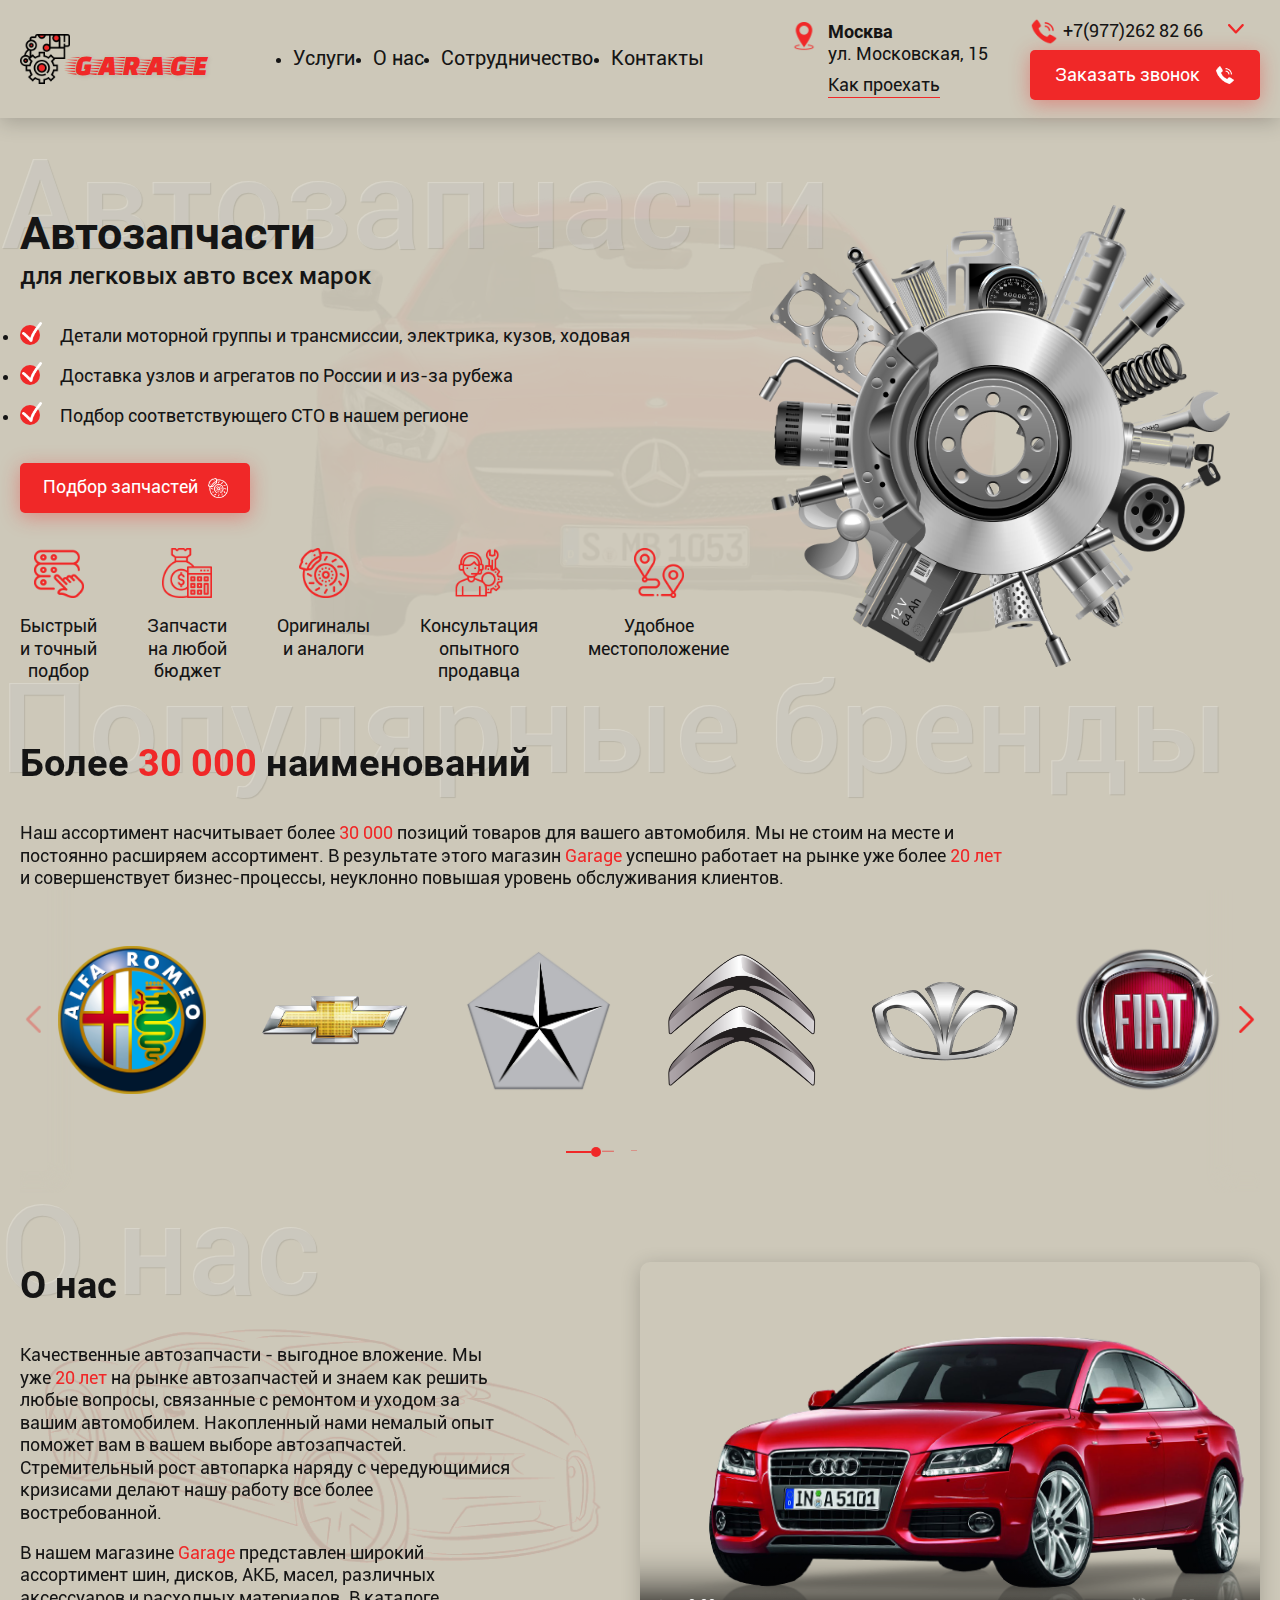
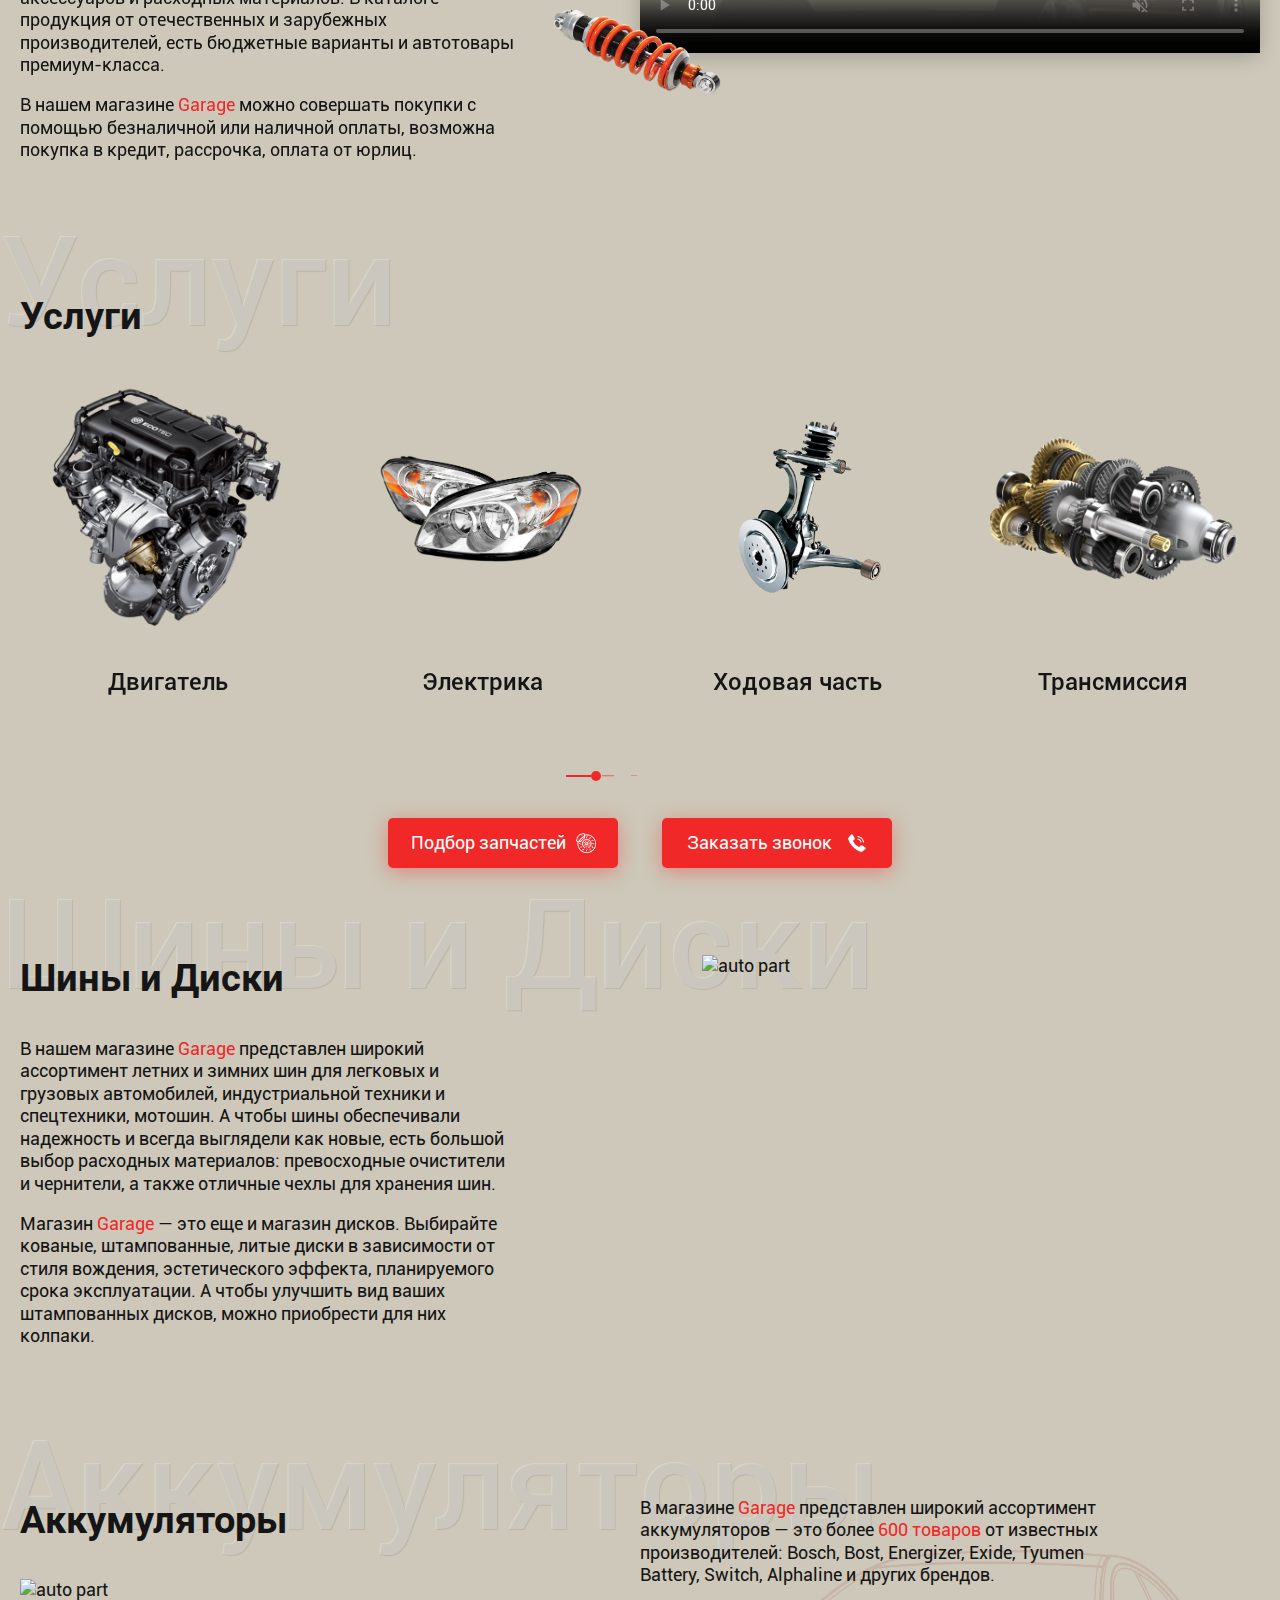
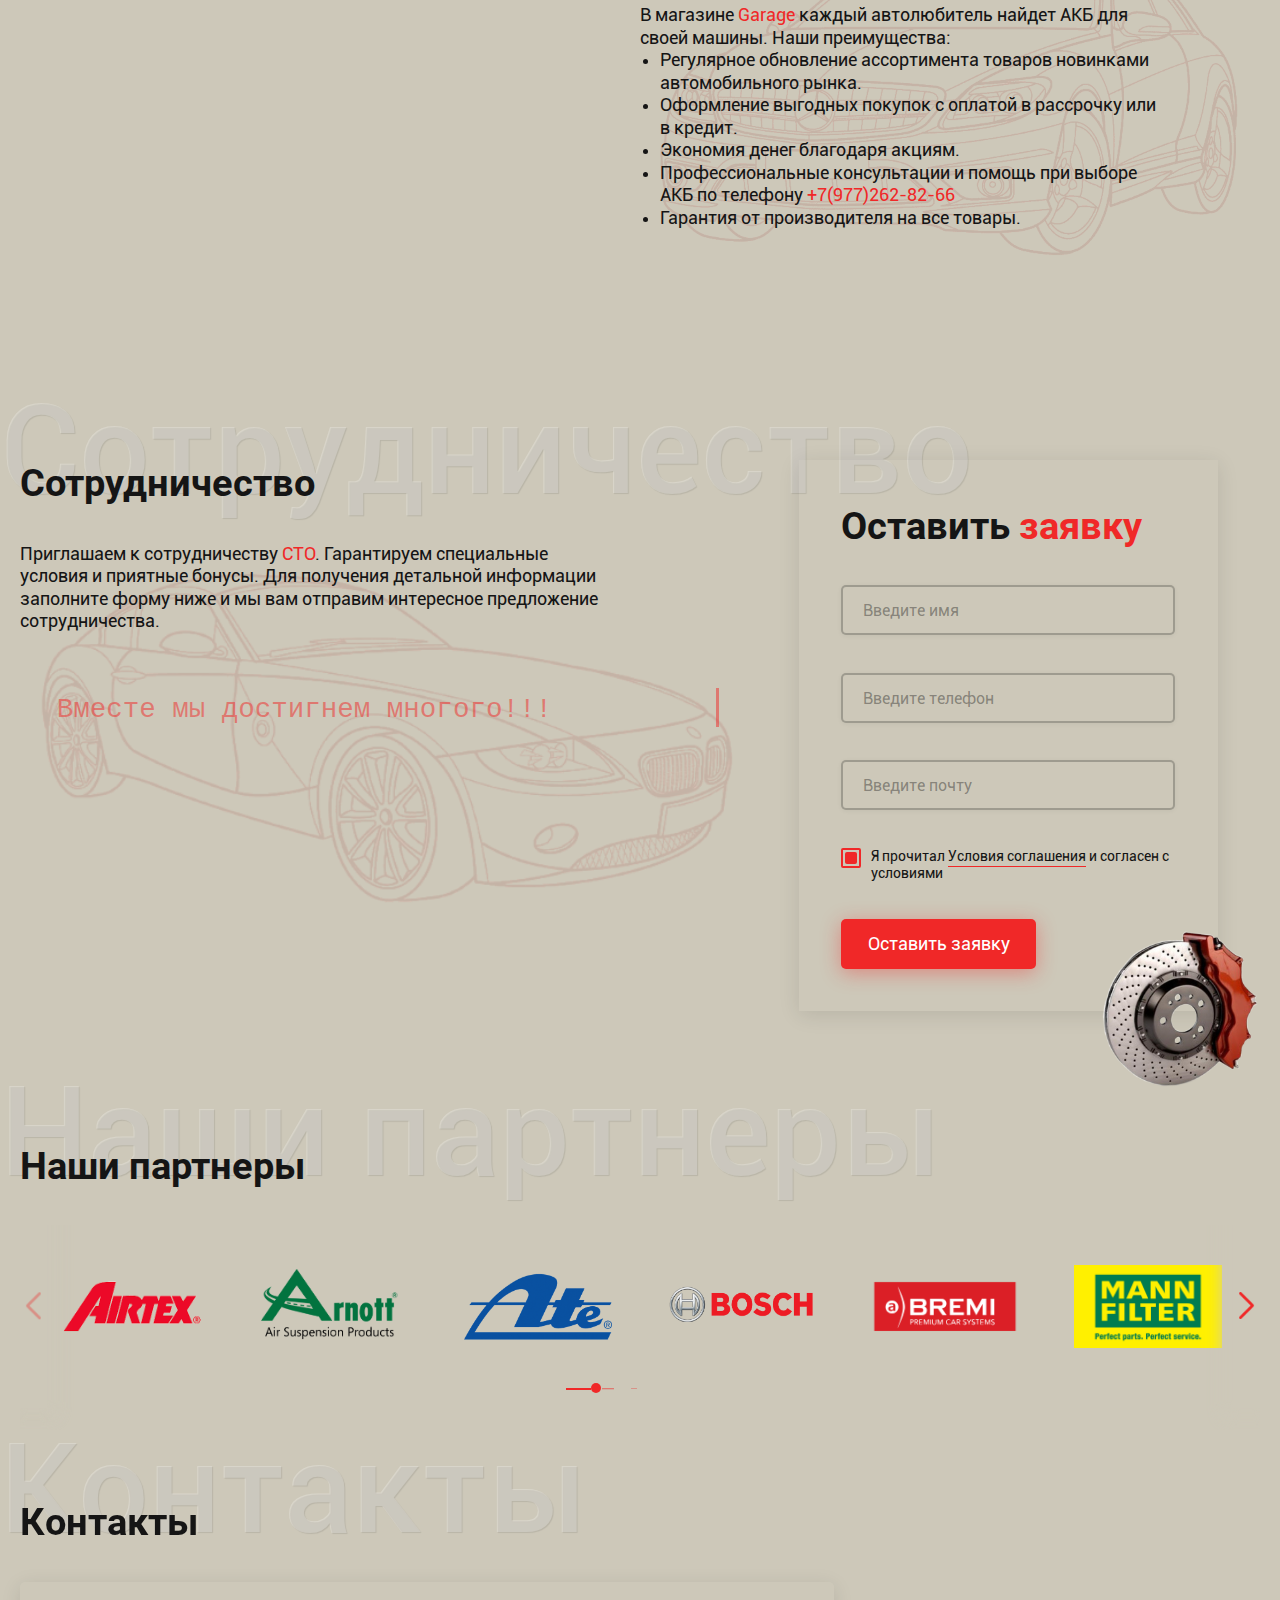
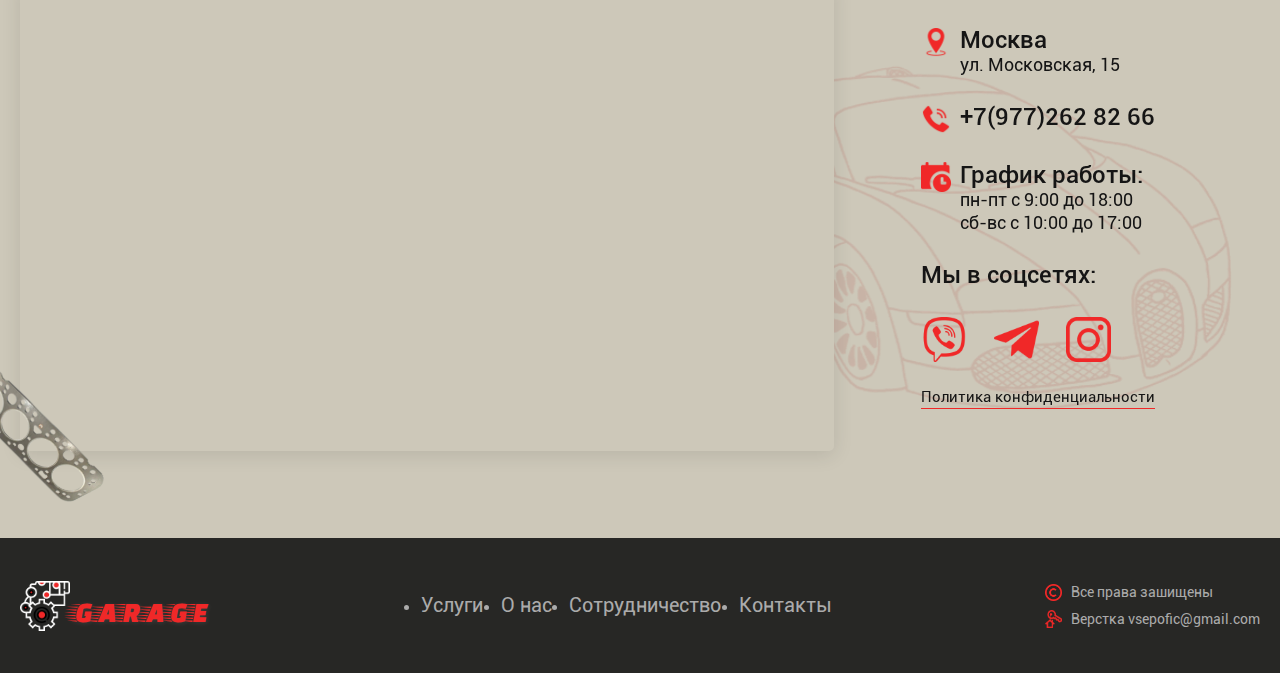
==== commit d4dd6c7b: "add files 1" ====
--- a/index.html
+++ b/index.html
@@ -1,17 +1,17 @@
 <!DOCTYPE html>
 <html lang="en">
-  <head>
+<head>
   <meta charset="UTF-8" />
   <meta http-equiv="X-UA-Compatible" content="IE=edge" />
   <meta name="viewport" content="width=device-width, initial-scale=1.0" />
   <link rel="stylesheet" href="css/style.min.css" />
-
+  <link rel="icon" href="images/icons/fav.png" type="image/x-icon">
   <title>Garage</title>
 </head>
 
-  <body>
-    <wrapper class="wrapper">
-      <header class="header"><div class="header__container">
+<body>
+  <wrapper class="wrapper">
+    <header class="header"><div class="header__container">
   <div class="header__menu menu">
     <div class="header__logo logo">
       <a class="header__logo-link" href="index.html">
@@ -167,9 +167,9 @@
     </a>
   </div>
 </div></header>
-      <main class="main">
-        <article>
-          <section><div class="main-top__container">
+    <main class="main">
+      <article>
+        <section><div class="main-top__container">
   <div class="main-top__body">
     <h1 class="main-title">Автозапчасти</h1>
     <div class="main-top__subtitle">
@@ -310,14 +310,17 @@
     </div>
   </div>
 </div></section>
-        </article>
-        <article>
-          <section><div class="brand__container">
+      </article>
+      <article>
+        <section><div class="brand__container">
   <div class="brand__body">
     <h2 class="brand__title">Более <span>30 000</span> наименований</h2>
     <div class="brand__text">
-      Наш ассортимент насчитывает более 30 000 позиций товаров для вашего
+      Наш ассортимент насчитывает более <span>30 000</span> позиций товаров для вашего
       автомобиля. Мы не стоим на месте и постоянно расширяем ассортимент.
+      В результате этого магазин <span>Garage</span> успешно работает на рынке уже более
+      <span>20 лет</span> и совершенствует бизнес-процессы, неуклонно повышая уровень
+      обслуживания клиентов.
     </div>
     <div class="brand__slider">
       <div class="swiper-button-next">
@@ -556,11 +559,10 @@
       <div class="brand__dotts"></div>
     </div>
   </div>
-</div>
-</section>
-        </article>
-        <article>
-          <section><div class="about__container" id="about">
+</div></section>
+      </article>
+      <article>
+        <section><div class="about__container" id="about">
   <div class="about__body">
     <h2 class="about__title">О нас</h2>
     <div class="about__text">
@@ -572,6 +574,18 @@
         Стремительный рост автопарка наряду с чередующимися кризисами делают
         нашу работу все более востребованной.
       </p>
+      <p>
+        В нашем магазине <span>Garage</span> представлен широкий ассортимент шин,
+        дисков, АКБ, масел, различных аксессуаров и расходных материалов. В
+        каталоге продукция от отечественных и зарубежных производителей,
+        есть бюджетные варианты и автотовары
+        премиум-класса.
+      </p>
+      <p>
+        В нашем магазине <span>Garage</span> можно совершать покупки
+        с помощью безналичной
+        или наличной оплаты, возможна покупка в кредит, рассрочка, оплата от юрлиц.
+      </p>
     </div>
   </div>
   <div class="about__video">
@@ -592,9 +606,9 @@
 
   </div>
 </div></section>
-        </article>
-        <article>
-          <section><div class="services__container" id="servis">
+      </article>
+      <article>
+        <section><div class="services__container" id="servis">
   <div class="services__body">
     <h2 class="services__title">Услуги</h2>
     <div class="services__slider">
@@ -659,6 +673,46 @@
             </div>
           </article>
         </div>
+        <div class="services__slide slide-services">
+          <article class="services-card">
+            <div class="services-card__body">
+              <div class="services-card__img">
+                <img src="images/services/koleso2.png" alt="auto part" />
+              </div>
+              <div class="services-card__title">Шины</div>
+            </div>
+          </article>
+        </div>
+        <div class="services__slide slide-services">
+          <article class="services-card">
+            <div class="services-card__body">
+              <div class="services-card__img">
+                <img src="images/services/koleso3.png" alt="auto part" />
+              </div>
+              <div class="services-card__title">Диски</div>
+            </div>
+          </article>
+        </div>
+        <div class="services__slide slide-services">
+          <article class="services-card">
+            <div class="services-card__body">
+              <div class="services-card__img">
+                <img src="images/services/akk1.png" alt="auto part" />
+              </div>
+              <div class="services-card__title">Аккумуляторы</div>
+            </div>
+          </article>
+        </div>
+        <div class="services__slide slide-services">
+          <article class="services-card">
+            <div class="services-card__body">
+              <div class="services-card__img">
+                <img src="images/services/aksess.png" alt="auto part" />
+              </div>
+              <div class="services-card__title">Аксессуары</div>
+            </div>
+          </article>
+        </div>
       </div>
       <div class="services__dotts"></div>
     </div>
@@ -673,11 +727,79 @@
       </a>
     </div>
   </div>
-</div>
-</section>
-        </article>
-        <article>
-          <section><div class="cooperation__container" id="cooperation">
+</div></section>
+      </article>
+      <article>
+        <section><div class="wheel__container" id="wheel">
+  <div class="wheel__body">
+    <h2 class="wheel__title">Шины и Диски</h2>
+    <div class="wheel__text">
+      <p>
+        В нашем магазине <span>Garage</span> представлен широкий ассортимент летних
+        и зимних шин для легковых и грузовых автомобилей, индустриальной техники и
+        спецтехники, мотошин. А чтобы шины обеспечивали надежность и всегда выглядели как новые,
+        есть большой выбор расходных материалов: превосходные
+        очистители и чернители, а также отличные чехлы для хранения шин.
+      </p>
+      <p>
+        Магазин <span>Garage</span> — это еще и магазин дисков. Выбирайте кованые,
+        штампованные, литые диски в зависимости от стиля вождения,
+        эстетического эффекта, планируемого срока эксплуатации.
+        А чтобы улучшить вид ваших штампованных дисков, можно приобрести для них колпаки.
+      </p>
+    </div>
+  </div>
+  <div class="wheel__box">
+    <div class="wheel-images">
+
+      <div class="wheel-images-img">
+        <img src="images/services/koleso1.png" alt="auto part" />
+      </div>
+    </div>
+
+  </div>
+</div></section>
+      </article>
+      <article>
+        <section><div class="battery__container" id="battery">
+  <div class="battery__box">
+    <h2 class="battery__title">Аккумуляторы</h2>
+    <div class="battery-images">
+      <div class="battery-images-img">
+        <img src="images/services/akk0.png" alt="auto part" />
+      </div>
+    </div>
+  </div>
+
+  <div class="battery__body">
+    <h2 class="battery__title">Аккумуляторы</h2>
+    <div class="battery__text">
+      <p>
+        В магазине <span>Garage</span> представлен широкий ассортимент
+        аккумуляторов — это более <span>600 товаров</span> от известных
+        производителей: Bosch, Bost,
+        Energizer, Exide, Tyumen Battery, Switch, Alphaline и других брендов.
+      </p>
+      <p>
+        В магазине <span>Garage</span> каждый автолюбитель найдет АКБ для своей
+        машины. Наши преимущества:
+      </p>
+      <ul id="battery-list">
+        <li>Регулярное обновление ассортимента товаров новинками автомобильного рынка.</li>
+        <li>Оформление выгодных покупок с оплатой в рассрочку или в кредит.</li>
+        <li>Экономия денег благодаря акциям.</li>
+        <li>Профессиональные консультации и помощь при выборе
+          АКБ по телефону <a href="tel:79772628266"><span>+7(977)262-82-66</span></a></li>
+        <li>Гарантия от производителя на все товары.</li>
+
+      </ul>
+    </div>
+  </div>
+
+</div></section>
+      </article>
+      <article>
+        <section><div class="cooperation__container" id="cooperation">
 	<div class="cooperation__body">
 		<h2 class="cooperation__title">Сотрудничество</h2>
 		<div class="cooperation__text">
@@ -730,9 +852,9 @@
 		</form>
 	</div>
 </div></section>
-        </article>
-        <article>
-          <section><div class="partners__container">
+      </article>
+      <article>
+        <section><div class="partners__container">
   <div class="partners__body">
     <h2 class="partners__title">Наши партнеры</h2>
     <div class="partners__text"></div>
@@ -861,9 +983,9 @@
   </div>
 </div>
 </section>
-        </article>
-        <article>
-          <section><div class="contact__container" id="contact">
+      </article>
+      <article>
+        <section><div class="contact__container" id="contact">
   <h2 class="contact__title">Контакты</h2>
   <div class="contact__wrapper">
     <div class="contact__maps">
@@ -942,9 +1064,9 @@
   </div>
 </div>
 </section>
-        </article>
-      </main>
-      <footer class="footer"><div class="footer__container">
+      </article>
+    </main>
+    <footer class="footer"><div class="footer__container">
   <div class="footer__line">
     <div class="footer__logo logo">
       <a class="header__logo-link" href="index.html">
@@ -994,8 +1116,8 @@
   </div>
 </div>
 </footer>
-    </wrapper>
-    <section class="modal"><!-- modal - garage -->
+  </wrapper>
+  <section class="modal"><!-- modal - garage -->
 <div id="popup-1" class="popup">
   <!-- <a href="#" class="popup__area"></a> -->
   <div class="popup__body">
@@ -1750,6 +1872,7 @@
     </div> -->
 </section>
 
-    <script src="js/app.min.js"></script>
-  </body>
-</html>
+  <script src="js/app.min.js"></script>
+</body>
+
+</html>--- a/css/style.min.css
+++ b/css/style.min.css
@@ -1 +1 @@
-@charset "UTF-8";@font-face{font-family:FasterOne;font-display:swap;src:url(../fonts/FasterOne-Regular.woff2) format("woff2"),url(../fonts/FasterOne-Regular.woff) format("woff");font-weight:400;font-style:normal}@font-face{font-family:Roboto;font-display:swap;src:url(../fonts/Roboto-Bold.woff2) format("woff2"),url(../fonts/Roboto-Bold.woff) format("woff");font-weight:700;font-style:normal}@font-face{font-family:Roboto;font-display:swap;src:url(../fonts/Roboto-Medium.woff2) format("woff2"),url(../fonts/Roboto-Medium.woff) format("woff");font-weight:500;font-style:normal}@font-face{font-family:Roboto;font-display:swap;src:url(../fonts/Roboto-Regular.woff2) format("woff2"),url(../fonts/Roboto-Regular.woff) format("woff");font-weight:400;font-style:normal}body{font-family:Roboto;font-weight:400;font-style:normal}.about__container::before,.brand-card__title,.brand__container::before,.contact__adress-text-top,.contact__container::before,.contact__phone-tel,.contact__schedule-title,.contact__social-title,.cooperation__container::before,.fraction-controll__all,.fraction-controll__current,.main-top__container::before,.main-top__subtitle,.partners-card__title,.partners__container::before,.politic__container::before,.politic__subtitle,.services-card__title,.services__container::before,.slider-main-top__title,.thank-you__container::before{font-family:Roboto;font-weight:500;font-style:normal}.about__title,.brand__title,.contact__title,.cooperation__title,.form-cooperation__title,.main-title,.partners__title,.politic__title,.services__title,.thank-you__title{font-family:Roboto;font-weight:700;font-style:normal}.header__logo-text{font-family:FasterOne;font-weight:400;font-style:normal}html{line-height:1.15;-webkit-text-size-adjust:100%}body{margin:0}main{display:block}h1{font-size:2em;margin:.67em 0}hr{-webkit-box-sizing:content-box;box-sizing:content-box;height:0;overflow:visible}pre{font-family:monospace,monospace;font-size:1em}a{background-color:transparent}abbr[title]{border-bottom:none;text-decoration:underline;-webkit-text-decoration:underline dotted;text-decoration:underline dotted}b,strong{font-weight:bolder}code,kbd,samp{font-family:monospace,monospace;font-size:1em}small{font-size:80%}sub,sup{font-size:75%;line-height:0;position:relative;vertical-align:baseline}sub{bottom:-.25em}sup{top:-.5em}img{border-style:none}button,input,optgroup,select,textarea{font-family:inherit;font-size:100%;line-height:1.15;margin:0}button,input{overflow:visible}button,select{text-transform:none}[type=button],[type=reset],[type=submit],button{-webkit-appearance:button}[type=button]::-moz-focus-inner,[type=reset]::-moz-focus-inner,[type=submit]::-moz-focus-inner,button::-moz-focus-inner{border-style:none;padding:0}[type=button]:-moz-focusring,[type=reset]:-moz-focusring,[type=submit]:-moz-focusring,button:-moz-focusring{outline:1px dotted ButtonText}fieldset{padding:.35em .75em .625em}legend{-webkit-box-sizing:border-box;box-sizing:border-box;color:inherit;display:table;max-width:100%;padding:0;white-space:normal}progress{vertical-align:baseline}textarea{overflow:auto}[type=checkbox],[type=radio]{-webkit-box-sizing:border-box;box-sizing:border-box;padding:0}[type=number]::-webkit-inner-spin-button,[type=number]::-webkit-outer-spin-button{height:auto}[type=search]{-webkit-appearance:textfield;outline-offset:-2px}[type=search]::-webkit-search-decoration{-webkit-appearance:none}::-webkit-file-upload-button{-webkit-appearance:button;font:inherit}details{display:block}summary{display:list-item}template{display:none}[hidden]{display:none}*{padding:0;margin:0;border:0}*,:after,:before{-webkit-box-sizing:border-box;box-sizing:border-box}:active,:focus{outline:0}a:active,a:focus{outline:0}a,a:visited{color:inherit;text-decoration:none}a:hover{color:inherit;text-decoration:none}aside,footer,header,main,nav,section{display:block}body,html{height:100%;width:100%;font-size:100%;line-height:1;font-size:14px;-ms-text-size-adjust:100%;-moz-text-size-adjust:100%;-webkit-text-size-adjust:100%}button,input,select,textarea{font-family:inherit;font-size:inherit}input::-ms-clear{display:none}button,input[type=submit]{display:inline-block;-webkit-box-shadow:none;box-shadow:none;background-color:transparent;background:0 0;cursor:pointer}button:active,button:focus,input:active,input:focus{outline:0}label{cursor:pointer}button{cursor:pointer}button::-moz-focus-inner{padding:0;border:0}ul li{list-style:none}img,svg{vertical-align:top;max-width:100%;height:auto}h1,h2,h3,h4,h5,h6,p{font-size:inherit;font-weight:inherit;line-height:inherit}p+p{margin-top:1em}legend{display:block}.about__container,.brand__container,.contact__container,.cooperation__container,.footer__container,.header__container,.main-top__container,.partners__container,.politic__container,.services__container,.thank-you__container{max-width:1640px;margin:0 auto;padding:0 20px}body,html{height:100%}body{font-size:18px;line-height:24px;color:#151515;overflow-x:hidden}.wrapper{background:#cdc8b9;display:-webkit-box;display:-ms-flexbox;display:flex;-webkit-box-orient:vertical;-webkit-box-direction:normal;-ms-flex-direction:column;flex-direction:column;min-height:100%;overflow:hidden}.main{-webkit-box-flex:1;-ms-flex:1 0 auto;flex:1 0 auto}.footer{-webkit-box-flex:0;-ms-flex:0 0 auto;flex:0 0 auto}.container-fluid{max-width:1920px;margin:0 auto;padding:0 10px}.no-scroll{overflow:hidden}.button{display:inline-block;padding-top:8px;padding-bottom:8px;padding-left:30px;padding-right:30px;background:#f02828;color:#fff;max-width:16.4285714286rem;-webkit-box-flex:1;-ms-flex:1 1 3.5714285714rem;flex:1 1 3.5714285714rem;height:3.5714285714rem;display:-webkit-box;display:-ms-flexbox;display:flex;-webkit-box-pack:center;-ms-flex-pack:center;justify-content:center;-webkit-box-align:center;-ms-flex-align:center;align-items:center;gap:1.0714285714rem;-webkit-box-shadow:0 4px 20px rgba(240,40,40,.4);box-shadow:0 4px 20px rgba(240,40,40,.4);border-radius:5px;-webkit-transition:all .3s ease 0s;-o-transition:all .3s ease 0s;transition:all .3s ease 0s;position:relative;top:0}.button span{color:#fff;max-width:10.7142857143rem;display:-webkit-box;display:-ms-flexbox;display:flex;white-space:nowrap}.button:active{top:3px;-webkit-box-shadow:0 5px 30px rgba(240,40,40,.7);box-shadow:0 5px 30px rgba(240,40,40,.7)}.checkbox{position:relative;margin-bottom:1.4285714286rem}.checkbox__input{position:absolute;width:1.2857142857rem;height:1.2857142857rem;opacity:0}.checkbox__input:checked+.checkbox__label::before{border:2px solid #f02828}.checkbox__input:checked+.checkbox__label::after{-webkit-transform:scale(1);-ms-transform:scale(1);transform:scale(1);-webkit-transition:all .3s ease 0s;-o-transition:all .3s ease 0s;transition:all .3s ease 0s}.checkbox._error .checkbox__label::before{border:2px solid #f02828}.checkbox__label{cursor:pointer;display:-webkit-inline-box;display:-ms-inline-flexbox;display:inline-flex;-webkit-box-align:center;-ms-flex-align:center;align-items:center;position:relative;gap:.7142857143rem}.checkbox__label::before{content:"";-ms-flex-item-align:start;align-self:flex-start;-webkit-box-flex:0;-ms-flex:0 0 1.4285714286rem;flex:0 0 1.4285714286rem;width:1.4285714286rem;height:1.4285714286rem;border:2px solid rgba(0,0,0,.2);border-radius:2px}.checkbox__label::after{content:"";position:absolute;-webkit-transform:scale(0);-ms-transform:scale(0);transform:scale(0);-ms-flex-item-align:start;align-self:flex-start;-webkit-box-flex:0;-ms-flex:0 0 .8571428571rem;flex:0 0 .8571428571rem;width:.8571428571rem;height:.8571428571rem;top:4px;left:4px;background:#f02828;border-radius:2px;-webkit-transition:all .3s ease 0s;-o-transition:all .3s ease 0s;transition:all .3s ease 0s}.checkbox__rating{display:-webkit-box;display:-ms-flexbox;display:flex;-webkit-box-align:center;-ms-flex-align:center;align-items:center;-webkit-column-gap:1.0714285714rem;-moz-column-gap:1.0714285714rem;column-gap:1.0714285714rem;margin-left:.3571428571rem}.checkbox-rating__star{display:-webkit-box;display:-ms-flexbox;display:flex;-webkit-box-align:center;-ms-flex-align:center;align-items:center;-webkit-column-gap:.7142857143rem;-moz-column-gap:.7142857143rem;column-gap:.7142857143rem}.mobile-nav-button{cursor:pointer;padding:0;border:none;background:0 0;position:relative;z-index:99;width:40px;height:30px;-webkit-box-pack:center;-ms-flex-pack:center;justify-content:center;-webkit-box-align:center;-ms-flex-align:center;align-items:center;display:none}.mobile-nav-button__icon{display:block;position:relative;width:35px;height:3px;background-color:#f02828}.mobile-nav-button__icon::before{position:absolute;content:"";width:40px;height:3px;background-color:#f02828;-webkit-transition:top .1s ease-in .1s,-webkit-transform .1s ease-in;transition:top .1s ease-in .1s,-webkit-transform .1s ease-in;-o-transition:transform .1s ease-in,top .1s ease-in .1s;transition:transform .1s ease-in,top .1s ease-in .1s;transition:transform .1s ease-in,top .1s ease-in .1s,-webkit-transform .1s ease-in}.mobile-nav-button__icon::after{position:absolute;content:"";width:30px;height:3px;background-color:#f02828;-webkit-transition:top .1s ease-in .1s,-webkit-transform .1s ease-in;transition:top .1s ease-in .1s,-webkit-transform .1s ease-in;-o-transition:transform .1s ease-in,top .1s ease-in .1s;transition:transform .1s ease-in,top .1s ease-in .1s;transition:transform .1s ease-in,top .1s ease-in .1s,-webkit-transform .1s ease-in}.mobile-nav-button__icon::before{left:0;top:-10px}.mobile-nav-button__icon::after{left:0;top:10px}.mobile-nav-button__icon.active{background-color:transparent;position:fixed}.mobile-nav-button__icon.active::before{-webkit-transform:rotate(45deg);-ms-transform:rotate(45deg);transform:rotate(45deg);top:0;width:40px;-webkit-transition:top .1s linear,-webkit-transform .1s ease-in .1s;transition:top .1s linear,-webkit-transform .1s ease-in .1s;-o-transition:top .1s linear,transform .1s ease-in .1s;transition:top .1s linear,transform .1s ease-in .1s;transition:top .1s linear,transform .1s ease-in .1s,-webkit-transform .1s ease-in .1s}.mobile-nav-button__icon.active::after{-webkit-transform:rotate(-45deg);-ms-transform:rotate(-45deg);transform:rotate(-45deg);top:0;width:40px;-webkit-transition:top .1s linear,-webkit-transform .1s ease-in .1s;transition:top .1s linear,-webkit-transform .1s ease-in .1s;-o-transition:top .1s linear,transform .1s ease-in .1s;transition:top .1s linear,transform .1s ease-in .1s;transition:top .1s linear,transform .1s ease-in .1s,-webkit-transform .1s ease-in .1s}.main-top__container{-webkit-box-align:start;-ms-flex-align:start;align-items:start}.main-top__slider{width:-webkit-fill-available;margin:0 -2.1428571429rem;padding:0 2.1428571429rem!important;position:relative}.main-top__slider::after{content:"";position:absolute;width:100%;height:100%;top:0;left:0;bottom:0;right:0;z-index:5}.main-top__swiper{margin-bottom:2.1428571429rem}.main-top__swiper .swiper-slide{height:auto}.main-top__controll.controll-main-top{display:none}.controll-main-top{display:-ms-inline-grid;display:inline-grid;grid-auto-flow:column;-ms-grid-row-align:center;align-self:center;gap:1.4285714286rem}.controll-main-top__dotts{display:-ms-inline-grid;display:inline-grid;grid-auto-flow:column;-ms-grid-row-align:center;align-self:center;gap:1.0714285714rem}.controll-main-top__dotts .swiper-pagination-bullet{cursor:pointer;height:2.1428571429rem;width:1.2857142857rem;background-color:transparent;opacity:1;-webkit-transition:all .3s ease-in-out;-o-transition:all .3s ease-in-out;transition:all .3s ease-in-out;position:relative}.controll-main-top__dotts .swiper-pagination-bullet::after{content:"";position:absolute;top:50%;background-color:#fff;height:.1428571429rem;width:100%;-webkit-transform:translate(0,-50%);-ms-transform:translate(0,-50%);transform:translate(0,-50%)}.controll-main-top__dotts .swiper-pagination-bullet::before{content:"";position:absolute;background-color:#f02828;width:.7142857143rem;height:.7142857143rem;top:50%;left:-1.0714285714rem;border-radius:50%;-webkit-transform:translate(0,-50%);-ms-transform:translate(0,-50%);transform:translate(0,-50%);opacity:0}.controll-main-top__dotts .swiper-pagination-bullet-active{width:1.7857142857rem}.controll-main-top__dotts .swiper-pagination-bullet-active::after{background-color:#f02828}.controll-main-top__dotts .swiper-pagination-bullet-active::before{-webkit-transition:left 3s linear 0s;-o-transition:left 3s linear 0s;transition:left 3s linear 0s;left:1.4285714286rem;opacity:1}.fraction-controll{display:-webkit-box;display:-ms-flexbox;display:flex;color:#fff;font-size:18px;line-height:46px;letter-spacing:.1em}.fraction-controll__current{color:#f02828;font-size:24px;line-height:46px;letter-spacing:.1em}.fraction-controll__all{font-size:18px;line-height:46px;letter-spacing:.1em}.slider-main-top{display:-webkit-box;display:-ms-flexbox;display:flex;-webkit-box-pack:center;-ms-flex-pack:center;justify-content:center;-webkit-box-align:center;-ms-flex-align:center;align-items:center}.slider-main-top__content{color:#fff;display:-webkit-box;display:-ms-flexbox;display:flex;-webkit-box-pack:center;-ms-flex-pack:center;justify-content:center;-webkit-box-align:center;-ms-flex-align:center;align-items:center}.slider-main-top__content:not(:last-child){margin-bottom:60px}.slider-main-top__title{font-size:36px;line-height:46px}.slider-main-top__title:not(:last-child){margin-bottom:1.0714285714rem}.slider-main-top__sub-title{font-size:36px;line-height:46px}.slider-main-top__sub-title:not(:last-child){margin-bottom:2.1428571429rem}.slider-main-top__text{font-size:20px;line-height:30px;color:rgba(255,255,255,.7)}.slider-main-top__img{display:-webkit-box;display:-ms-flexbox;display:flex;-webkit-box-pack:center;-ms-flex-pack:center;justify-content:center;-webkit-box-align:center;-ms-flex-align:center;align-items:center;max-width:700px;margin:0 auto}body.lock{overflow:hidden}.popup{position:fixed;width:100%;height:100%;background-color:rgba(0,0,0,.8);top:0;left:0;z-index:10;opacity:0;visibility:hidden;overflow-y:auto;overflow-x:hidden;-webkit-transition:all .5s ease 0s;-o-transition:all .5s ease 0s;transition:all .5s ease 0s}.popup__area{position:absolute;width:100%;height:100%;top:0;left:0;cursor:default}.popup__body{min-height:100%;max-width:90%;margin:auto;display:-webkit-box;display:-ms-flexbox;display:flex;-webkit-box-pack:center;-ms-flex-pack:center;justify-content:center;-webkit-box-align:center;-ms-flex-align:center;align-items:center;padding:30px 20px;-webkit-transition:all .5s ease 0s;-o-transition:all .5s ease 0s;transition:all .5s ease 0s}.popup__content{position:relative;-webkit-transition:all .5s ease 0s;-o-transition:all .5s ease 0s;transition:all .5s ease 0s;opacity:0;-webkit-transform:perspective(600px) translate(0,-100%) rotateX(45deg);transform:perspective(600px) translate(0,-100%) rotateX(45deg)}.popup__close{position:absolute;top:-25px;right:20px;z-index:11}.popup__img{width:3.5714285714rem;height:3.5714285714rem}.popup.open{opacity:1;visibility:visible;-webkit-transition:all .5s ease 0s;-o-transition:all .5s ease 0s;transition:all .5s ease 0s}.popup.open .popup__content{opacity:1;-webkit-transition:all .5s ease 0s;-o-transition:all .5s ease 0s;transition:all .5s ease 0s;-webkit-transform:perspective(600px) translate(0,0) rotateX(0);transform:perspective(600px) translate(0,0) rotateX(0)}.form-cooperation#formPopup1{background:#cdc8b9}.form-cooperation#formPopup2{background:#cdc8b9}.header{-webkit-box-shadow:0 4px 20px rgba(0,0,0,.2);box-shadow:0 4px 20px rgba(0,0,0,.2);margin-bottom:100px}.header__logo-link{display:-webkit-box;display:-ms-flexbox;display:flex;-webkit-box-align:end;-ms-flex-align:end;align-items:flex-end}.header__logo-img{width:3.5714285714rem;height:3.5714285714rem}.header__logo-text{font-size:30px;line-height:40px;color:#f02828;text-shadow:1px 1px 5px rgba(21,21,21,.1);-webkit-transition:all .3s ease-in-out 0s;-o-transition:all .3s ease-in-out 0s;transition:all .3s ease-in-out 0s}.header__body{-webkit-column-gap:20px;-moz-column-gap:20px;column-gap:20px}.menu{padding-top:20px;padding-bottom:20px;display:-webkit-box;display:-ms-flexbox;display:flex;-webkit-box-pack:justify;-ms-flex-pack:justify;justify-content:space-between;-webkit-box-align:center;-ms-flex-align:center;align-items:center;-ms-flex-wrap:wrap;flex-wrap:wrap;gap:20px}.menu-header__list{display:-webkit-box;display:-ms-flexbox;display:flex;-webkit-column-gap:20px;-moz-column-gap:20px;column-gap:20px;-webkit-box-align:center;-ms-flex-align:center;align-items:center}.menu-header__link{font-size:20px;line-height:24px;position:relative;-webkit-transition:.3s ease-in-out;-o-transition:.3s ease-in-out;transition:.3s ease-in-out}.menu-header__link::after{content:"";position:absolute;width:0%;height:1px;bottom:-.2142857143rem;left:50%;background:#f02828;-webkit-transition:.3s ease-in-out;-o-transition:.3s ease-in-out;transition:.3s ease-in-out}.menu-header__link:hover::after{left:0;width:100%}.contact-header{display:-webkit-box;display:-ms-flexbox;display:flex;-webkit-column-gap:50px;-moz-column-gap:50px;column-gap:50px;-webkit-box-align:center;-ms-flex-align:center;align-items:center}.contact-header__phone{display:-webkit-box;display:-ms-flexbox;display:flex;-webkit-box-orient:vertical;-webkit-box-direction:normal;-ms-flex-direction:column;flex-direction:column;-webkit-box-align:center;-ms-flex-align:center;align-items:center;gap:10px}.contact-header__phone-link{display:-webkit-box;display:-ms-flexbox;display:flex;-webkit-box-align:center;-ms-flex-align:center;align-items:center}.contact-header__phone-img{width:30px;height:30px;margin-right:.3571428571rem}.contact-header__phone-tel{position:relative;-webkit-transition:.3s ease-in-out;-o-transition:.3s ease-in-out;transition:.3s ease-in-out}.contact-header__phone-tel::after{content:"";position:absolute;width:0%;height:1px;bottom:-.2142857143rem;left:50%;background:#f02828;-webkit-transition:.3s ease-in-out;-o-transition:.3s ease-in-out;transition:.3s ease-in-out}.contact-header__phone-tel:hover::after{left:0;width:100%}.contact-header__button img{width:1.4285714286rem;height:1.4285714286rem}.location{display:-webkit-box;display:-ms-flexbox;display:flex;gap:10px;-webkit-box-align:start;-ms-flex-align:start;align-items:flex-start}.location__adress{display:-webkit-box;display:-ms-flexbox;display:flex;gap:10px;-webkit-box-orient:vertical;-webkit-box-direction:normal;-ms-flex-direction:column;flex-direction:column}.location__adress-img{width:2.1428571429rem;height:2.1428571429rem}.location__adress-link span{position:relative;-webkit-transition:.3s ease-in-out;-o-transition:.3s ease-in-out;transition:.3s ease-in-out}.location__adress-link span::after{content:"";position:absolute;width:100%;height:1px;bottom:-.2142857143rem;left:0;background:#f02828;-webkit-transition:.3s ease-in-out;-o-transition:.3s ease-in-out;transition:.3s ease-in-out}.location__adress-link:hover{color:#f02828}.location__adress-link:hover span:after{left:50%;width:0%}.mobile-nav{display:none;position:fixed;z-index:88;top:0;left:0;width:100%;height:100%;background-color:#cdc8b9;-webkit-box-orient:vertical;-webkit-box-direction:normal;-ms-flex-direction:column;flex-direction:column;-webkit-box-align:center;-ms-flex-align:center;align-items:center;-webkit-box-pack:justify;-ms-flex-pack:justify;justify-content:space-between;padding:40px 15px;text-align:center}.mobile-nav.active{display:-webkit-box;display:-ms-flexbox;display:flex}.mobile-nav__logo-link{display:-webkit-box;display:-ms-flexbox;display:flex;-webkit-box-align:end;-ms-flex-align:end;align-items:flex-end}.mobile-nav__item:not(:last-child){margin-bottom:1.7857142857rem}.mobile-nav__link{font-size:30px;line-height:40px;position:relative}.mobile-nav__link::after{content:"";position:absolute;width:0%;height:1px;bottom:-.2142857143rem;left:50%;background:#f02828;-webkit-transition:.3s ease-in-out;-o-transition:.3s ease-in-out;transition:.3s ease-in-out}.mobile-nav__link:hover::after{left:0;width:100%}.mobile-nav__phone{display:-webkit-box;display:-ms-flexbox;display:flex;-webkit-box-orient:vertical;-webkit-box-direction:normal;-ms-flex-direction:column;flex-direction:column;gap:20px;font-size:20px;line-height:30px}.mobile-nav__phone-link{display:-webkit-box;display:-ms-flexbox;display:flex;-webkit-box-align:center;-ms-flex-align:center;align-items:center;gap:10px;-webkit-box-pack:center;-ms-flex-pack:center;justify-content:center}.mobile-nav__phone-img{width:2.1428571429rem;height:2.1428571429rem}.mobile-nav__phone-tel{position:relative;-webkit-transition:.3s ease-in-out;-o-transition:.3s ease-in-out;transition:.3s ease-in-out}.mobile-nav__phone-tel::after{content:"";position:absolute;width:0%;height:1px;bottom:-.2142857143rem;left:50%;background:#f02828;-webkit-transition:.3s ease-in-out;-o-transition:.3s ease-in-out;transition:.3s ease-in-out}.mobile-nav__phone-tel:hover::after{left:0;width:100%}.mobile-nav__button img{width:1.4285714286rem;height:1.4285714286rem}.action-header{display:-webkit-box;display:-ms-flexbox;display:flex;-webkit-box-align:center;-ms-flex-align:center;align-items:center;-webkit-column-gap:30px;-moz-column-gap:30px;column-gap:30px;margin-left:auto}.action-header__location{display:-webkit-box;display:-ms-flexbox;display:flex;-webkit-box-align:center;-ms-flex-align:center;align-items:center;position:relative;z-index:1;margin-right:20px}.action-header__location-link{width:17px;height:25px;-webkit-box-flex:0;-ms-flex:0 0 17px;flex:0 0 17px}.action-header__location-img{width:17px;height:25px;-webkit-box-flex:0;-ms-flex:0 0 17px;flex:0 0 17px}.action-header__location-span{font-size:1.2857142857rem;line-height:1.5714285714rem;color:#000;margin-left:10px;-webkit-transition:all .8s ease-in-out;-o-transition:all .8s ease-in-out;transition:all .8s ease-in-out}.action-header__location-span:hover{text-decoration:underline;-webkit-transition:all .8s ease-in-out;-o-transition:all .8s ease-in-out;transition:all .8s ease-in-out}.action-header__phones{position:relative;z-index:5}.action-header__favorit{position:relative;z-index:5;-webkit-box-flex:0;-ms-flex:0 0 28px;flex:0 0 28px}.action-header__cart{position:relative;z-index:5}.phones-header__items{margin-bottom:.3571428571rem}.phones-header__item{position:relative;display:-webkit-box;display:-ms-flexbox;display:flex;-webkit-box-align:center;-ms-flex-align:center;align-items:center;gap:10px}.phones-header__phone{font-size:1.2857142857rem;line-height:1.5714285714rem;color:#000;white-space:nowrap;-webkit-transition:all .8s ease-in-out;-o-transition:all .8s ease-in-out;transition:all .8s ease-in-out}.phones-header__phone:hover{text-decoration:underline;-webkit-transition:all .8s ease-in-out;-o-transition:all .8s ease-in-out;transition:all .8s ease-in-out}.phones-header__phone-mobile{display:none}.phones-header__phone-img{height:26px;-webkit-box-flex:0;-ms-flex:0 0 26px;flex:0 0 26px}.phones-header__arrow{-webkit-box-flex:0;-ms-flex:0 0 1.1428571429rem;flex:0 0 1.1428571429rem;margin-left:17px}.phones-header__arrow svg path{fill:#f02828}.phones-header__arrow--icon{-webkit-transition:all .2s ease-in-out;-o-transition:all .2s ease-in-out;transition:all .2s ease-in-out;position:relative;top:.2142857143rem}.phones-header__arrow--icon.arrow-active{-webkit-transform:rotate(540deg);-ms-transform:rotate(540deg);transform:rotate(540deg);top:-.4285714286rem;-webkit-transition:all .2s ease-in-out;-o-transition:all .2s ease-in-out;transition:all .2s ease-in-out}.phones-header__list{position:absolute;top:100%;left:-15px;width:100%;background-color:#cdc8b9;padding:15px 15px 5px 15px;border-radius:10px;-webkit-transition:all .2s ease-in-out;-o-transition:all .2s ease-in-out;transition:all .2s ease-in-out;-webkit-box-shadow:0 0 5px 1px rgba(0,0,0,.1);box-shadow:0 0 5px 1px rgba(0,0,0,.1);display:none}.phones-header__list.phone-active{display:block;visibility:visible;-webkit-transition:all .2s ease-in-out;-o-transition:all .2s ease-in-out;transition:all .2s ease-in-out;z-index:1}.phones-header__list-item:not(:last-child){margin-bottom:10px}.phones-header__list-phone{font-size:1.2857142857rem;line-height:1.5714285714rem;color:#000;-webkit-transition:all .8s ease-in-out;-o-transition:all .8s ease-in-out;transition:all .8s ease-in-out}.phones-header__list-phone:hover{text-decoration:underline;-webkit-transition:all .8s ease-in-out;-o-transition:all .8s ease-in-out;transition:all .8s ease-in-out}.phones-header__callback{font-size:1.2857142857rem;line-height:1.5714285714rem;color:#f02828;-webkit-transition:all .8s ease-in-out;-o-transition:all .8s ease-in-out;transition:all .8s ease-in-out}.phones-header__callback:hover{text-decoration:underline;-webkit-transition:all .8s ease-in-out;-o-transition:all .8s ease-in-out;transition:all .8s ease-in-out}.main-top__container{display:-ms-grid;display:grid;-ms-grid-columns:1fr 1fr;grid-template-columns:1fr 1fr;position:relative;z-index:1}.main-top__container::before{content:"Автозапчасти";position:absolute;width:100%;height:100%;left:0;top:-90px;font-size:150px;line-height:170px;color:rgba(255,255,255,.25);text-shadow:1px 1px 1px rgba(21,21,21,.1);z-index:-1}.no-webp .main-top__container::after{background:url(../images/bg-auto/bg-top.png) center/cover no-repeat}.main-top__container::after{content:"";position:absolute;opacity:.05;top:-3.5714285714rem;left:0;bottom:0;right:0;z-index:-1;width:70%;margin:0 auto;height:600px}.main-top__body h1{margin:0}.main-top__subtitle{font-size:26px;line-height:30px}.main-top__subtitle:not(:last-child){margin-bottom:40px}.main-top__subscription:not(:last-child){margin-bottom:40px}.main-top__text{padding-left:2.8571428571rem;position:relative}.main-top__text::before{content:"";position:absolute;width:1.4285714286rem;height:1.4285714286rem;top:0;left:0;background:#f02828;border-radius:50%}.no-webp .main-top__text::after{background:url(../images/icons/check.png) center/cover no-repeat}.main-top__text::after{content:"";position:absolute;width:1.4285714286rem;height:1.4285714286rem;top:-3px;left:2px}.main-top__text:not(:last-child){margin-bottom:20px}.main-top__buttons:not(:last-child){margin-bottom:40px}.main-top__btn img{width:1.4285714286rem;height:1.4285714286rem}.main-title{font-size:50px;line-height:60px}.services-top{display:-webkit-box;display:-ms-flexbox;display:flex;-webkit-box-pack:justify;-ms-flex-pack:justify;justify-content:space-between;-webkit-box-align:start;-ms-flex-align:start;align-items:flex-start;-webkit-column-gap:60px;-moz-column-gap:60px;column-gap:60px}.services-top__cart{display:-webkit-box;display:-ms-flexbox;display:flex;-webkit-box-orient:vertical;-webkit-box-direction:normal;-ms-flex-direction:column;flex-direction:column;-webkit-box-pack:center;-ms-flex-pack:center;justify-content:center;-webkit-box-align:center;-ms-flex-align:center;align-items:center}.services-top__cart-img{width:3.5714285714rem;height:3.5714285714rem}.services-top__cart-img:not(:last-child){margin-bottom:20px}.services-top__cart-text{text-align:center}.services__container{margin-bottom:100px;position:relative;z-index:1}.services__container::before{content:"Услуги";position:absolute;width:100%;height:100%;left:0;top:-100px;font-size:150px;line-height:170px;color:rgba(255,255,255,.25);text-shadow:1px 1px 1px rgba(21,21,21,.1);z-index:-1}.services__title{font-size:40px;line-height:50px}.services__buttons{display:-webkit-box;display:-ms-flexbox;display:flex;-webkit-box-pack:center;-ms-flex-pack:center;justify-content:center;-webkit-column-gap:50px;-moz-column-gap:50px;column-gap:50px;-webkit-box-align:center;-ms-flex-align:center;align-items:center}.services__btn img{width:1.4285714286rem;height:1.4285714286rem}.services__slider{padding:1.0714285714rem;margin:0 -1.0714285714rem}.services__swiper:not(:last-child){margin-bottom:30px}.services__dotts{display:-ms-grid;display:grid;grid-auto-flow:column;-ms-grid-row-align:center;align-self:center;margin:0 auto;overflow:hidden;margin-bottom:30px}.services__dotts .swiper-pagination-bullet{cursor:pointer;height:2.1428571429rem;width:1.2857142857rem;background-color:transparent;opacity:1;-webkit-transition:all .3s ease-in-out;-o-transition:all .3s ease-in-out;transition:all .3s ease-in-out;margin:0 .5357142857rem;position:relative}.services__dotts .swiper-pagination-bullet::after{content:"";position:absolute;top:50%;background-color:rgba(240,40,40,.5);height:.1428571429rem;width:100%;-webkit-transform:translate(0 -50%);-ms-transform:translate(0 -50%);transform:translate(0 -50%)}.services__dotts .swiper-pagination-bullet::before{content:"";position:absolute;background-color:#f02828;width:.7142857143rem;height:.7142857143rem;top:52%;left:-1.0714285714rem;border-radius:50%;-webkit-transform:translate(50%,-50%);-ms-transform:translate(50%,-50%);transform:translate(50%,-50%);opacity:0}.services__dotts .swiper-pagination-bullet-active{width:1.7857142857rem}.services__dotts .swiper-pagination-bullet-active::after{background-color:#f02828}.services__dotts .swiper-pagination-bullet-active::before{-webkit-transition:left 3s linear 0s;-o-transition:left 3s linear 0s;transition:left 3s linear 0s;left:1.4285714286rem;opacity:1}.services-card{-webkit-transition:all .3s ease 0s;-o-transition:all .3s ease 0s;transition:all .3s ease 0s}.services-card__img{padding-top:20px;padding-bottom:20px;max-width:17.8571428571rem;max-height:17.8571428571rem;display:-webkit-box;display:-ms-flexbox;display:flex;-webkit-box-pack:center;-ms-flex-pack:center;justify-content:center;-webkit-box-align:center;-ms-flex-align:center;align-items:center}.services-card__body{padding-top:20px;padding-bottom:30px;padding-left:20px;padding-right:20px;display:-ms-grid;display:grid;-ms-grid-rows:21.4285714286rem 3.5714285714rem;grid-template-rows:21.4285714286rem 3.5714285714rem;-webkit-box-pack:center;-ms-flex-pack:center;justify-content:center;-webkit-box-align:center;-ms-flex-align:center;align-items:center}.services-card__title{font-size:26px;line-height:30px;text-align:center}.about__container{margin-bottom:150px;display:-ms-grid;display:grid;-ms-grid-columns:1fr 1fr;grid-template-columns:1fr 1fr;position:relative;z-index:1}.about__container::before{content:"О нас";position:absolute;width:100%;height:100%;left:0;top:-100px;font-size:150px;line-height:170px;color:rgba(255,255,255,.25);text-shadow:1px 1px 1px rgba(21,21,21,.1);z-index:-1}.about__body{position:relative}.no-webp .about__body::before{background:url(../images/bg-auto/a1.png) center/cover no-repeat}.about__body::before{content:"";position:absolute;opacity:.1;top:0;left:0;bottom:0;right:0;z-index:-1;height:28.5714285714rem;margin:0 auto}.about__title{font-size:40px;line-height:50px}.about__title:not(:last-child){margin-bottom:40px}.about__text p{width:70%}.about__text p span{color:#f02828}.about__video{position:relative}.story-video{width:100%;position:relative;-webkit-box-shadow:0 4px 20px rgba(0,0,0,.2);box-shadow:0 4px 20px rgba(0,0,0,.2);-webkit-transition:all .3s ease 0s;-o-transition:all .3s ease 0s;transition:all .3s ease 0s;border-radius:.7142857143rem}.story-video-img{position:absolute;bottom:-50px;left:-100px;width:200px;height:100px;pointer-events:none}.story-video-overlay{position:absolute;z-index:5;left:0;top:0;width:100%;height:100%;background-color:rgba(0,0,0,.2);-webkit-transition:opacity .3s ease;-o-transition:opacity .3s ease;transition:opacity .3s ease}.story-video-overlay.hidden{opacity:0}.story-video-btn{position:absolute;left:50%;top:50%;-webkit-transform:translate(-50%,-50%);-ms-transform:translate(-50%,-50%);transform:translate(-50%,-50%)}#video-story-btn-icon{width:80px;height:80px}.story-video-object{width:100%;height:auto;vertical-align:top}.brand__container{margin-bottom:75px;position:relative;z-index:1}.brand__container::before{content:"Популярные бренды";position:absolute;width:100%;height:100%;white-space:nowrap;left:0;top:-100px;font-size:150px;line-height:170px;color:rgba(255,255,255,.25);text-shadow:1px 1px 1px rgba(21,21,21,.1);z-index:-1}.brand__title{font-size:40px;line-height:50px}.brand__title:not(:last-child){margin-bottom:40px}.brand__title span{color:#f02828}.brand__text{width:35%}.brand__slider{padding-left:1.4285714286rem!important;padding-right:1.4285714286rem!important}.brand__slider .swiper-button-next::after{display:none}.brand__slider .swiper-button-prev::after{display:none}.brand__slider .swiper-button-prev{-webkit-transform:rotate(180deg);-ms-transform:rotate(180deg);transform:rotate(180deg);top:0;left:0;height:100%;background:#cdc8b9;-webkit-box-shadow:0 0 15px 10px #cdc8b9;box-shadow:0 0 15px 10px #cdc8b9}.brand__slider .swiper-button-next{top:0;right:0;height:100%;background:#cdc8b9;-webkit-box-shadow:0 0 15px 10px #cdc8b9;box-shadow:0 0 15px 10px #cdc8b9}.brand__slider .swiper-button-next .swiper-button-disabled,.brand__slider .swiper-button-prev .swiper-button-disabled{opacity:.5}.brand__slider{padding:1.0714285714rem;margin:0 -1.0714285714rem}.brand__swiper{display:-webkit-box;display:-ms-flexbox;display:flex;-webkit-box-align:center;-ms-flex-align:center;align-items:center}.brand__swiper:not(:last-child){margin-bottom:30px}.brand__dotts{display:-ms-grid;display:grid;grid-auto-flow:column;-ms-grid-row-align:center;align-self:center;margin:0 auto;margin-top:-3.5714285714rem;overflow:hidden;margin-bottom:30px}.brand__dotts .swiper-pagination-bullet{cursor:pointer;height:2.1428571429rem;width:1.2857142857rem;background-color:transparent;opacity:1;-webkit-transition:all .3s ease-in-out;-o-transition:all .3s ease-in-out;transition:all .3s ease-in-out;margin:0 .5357142857rem;position:relative}.brand__dotts .swiper-pagination-bullet::after{content:"";position:absolute;top:52%;background-color:rgba(240,40,40,.5);height:.1428571429rem;width:100%;-webkit-transform:translate(0 -50%);-ms-transform:translate(0 -50%);transform:translate(0 -50%)}.brand__dotts .swiper-pagination-bullet::before{content:"";position:absolute;background-color:#f02828;width:.7142857143rem;height:.7142857143rem;top:55%;left:-1.0714285714rem;border-radius:50%;-webkit-transform:translate(50%,-50%);-ms-transform:translate(50%,-50%);transform:translate(50%,-50%);opacity:0}.brand__dotts .swiper-pagination-bullet-active{width:1.7857142857rem}.brand__dotts .swiper-pagination-bullet-active::after{background-color:#f02828}.brand__dotts .swiper-pagination-bullet-active::before{-webkit-transition:left 3s linear 0s;-o-transition:left 3s linear 0s;transition:left 3s linear 0s;left:1.4285714286rem;opacity:1}.brand-card{-webkit-transition:all .3s ease 0s;-o-transition:all .3s ease 0s;transition:all .3s ease 0s}.brand-card__img{padding-top:20px;padding-bottom:20px;max-width:17.8571428571rem;max-height:17.8571428571rem;display:-webkit-box;display:-ms-flexbox;display:flex;-webkit-box-pack:center;-ms-flex-pack:center;justify-content:center;-webkit-box-align:center;-ms-flex-align:center;align-items:center}.brand-card__body{padding-top:20px;padding-bottom:30px;padding-left:20px;padding-right:20px;display:-ms-grid;display:grid;-ms-grid-rows:1fr;grid-template-rows:1fr;-webkit-box-pack:center;-ms-flex-pack:center;justify-content:center;-webkit-box-align:center;-ms-flex-align:center;align-items:center}.brand-card__title{font-size:28px;line-height:30px;text-align:center}.cooperation__container{margin-bottom:150px;display:-ms-grid;display:grid;-ms-grid-columns:1fr 40.625%;grid-template-columns:1fr 40.625%;position:relative;z-index:1}.cooperation__container::before{content:"Сотрудничество";position:absolute;width:100%;height:100%;left:0;top:-100px;font-size:150px;line-height:170px;color:rgba(255,255,255,.25);text-shadow:1px 1px 1px rgba(21,21,21,.1);z-index:-1}.cooperation__body{position:relative}.no-webp .cooperation__body::before{background:url(../images/bg-auto/a3.png) center/cover no-repeat}.cooperation__body::before{content:"";position:absolute;opacity:.1;top:0;left:0;bottom:0;right:0;z-index:-1;height:550px;margin:0 auto}.cooperation__title{font-size:40px;line-height:50px}.cooperation__title:not(:last-child){margin-bottom:40px}.cooperation__text{width:70%}.cooperation__text span{color:#f02828}.cooperation__form{position:relative}.form-cooperation{display:-webkit-box;display:-ms-flexbox;display:flex;-webkit-box-orient:vertical;-webkit-box-direction:normal;-ms-flex-direction:column;flex-direction:column;gap:20px;margin:0;margin-left:50px;margin-right:50px;-webkit-box-shadow:0 4px 20px rgba(0,0,0,.1);box-shadow:0 4px 20px rgba(0,0,0,.1);padding:50px;-webkit-transition:all .3s ease 0s;-o-transition:all .3s ease 0s;transition:all .3s ease 0s;position:relative}.form-cooperation::after{content:"";position:absolute;top:0;left:0;width:100%;height:100%;background:rgba(0,0,0,.2) url(../../images/video/VAyR.gif) center/50px no-repeat;opacity:0;visibility:hidden;-webkit-transition:all .5s ease 0s;-o-transition:all .5s ease 0s;transition:all .5s ease 0s}.form-cooperation._sending::after{opacity:1;visibility:visible}.form-cooperation__title{font-size:40px;line-height:50px}.form-cooperation__title:not(:last-child){margin-bottom:20px}.form-cooperation__title span{color:#f02828}.form-cooperation__input{width:100%;height:50px;color:#151515;padding:1.0714285714rem 1.4285714286rem;border:2px solid rgba(21,21,21,.25);-webkit-box-shadow:0 1px 5px rgba(0,0,0,.05);box-shadow:0 1px 5px rgba(0,0,0,.05);border-radius:5px;background:#cdc8b9}.form-cooperation__input.js-validate-error-field{color:#f02828!important;border:1px solid #f02828!important;-webkit-box-shadow:0 4px 20px rgba(240,40,40,.1);box-shadow:0 4px 20px rgba(240,40,40,.1)}.form-cooperation__input::-webkit-input-placeholder{font-size:16px;line-height:20px;color:rgba(21,21,21,.4)}.form-cooperation__input::-moz-placeholder{font-size:16px;line-height:20px;color:rgba(21,21,21,.4)}.form-cooperation__input:-ms-input-placeholder{font-size:16px;line-height:20px;color:rgba(21,21,21,.4)}.form-cooperation__input::-ms-input-placeholder{font-size:16px;line-height:20px;color:rgba(21,21,21,.4)}.form-cooperation__input::placeholder{font-size:16px;line-height:20px;color:rgba(21,21,21,.4)}.form-cooperation__input:focus{-webkit-box-shadow:0 4px 20px rgba(0,0,0,.1);box-shadow:0 4px 20px rgba(0,0,0,.1)}.form-cooperation__input._error{border:2px solid rgba(240,40,40,.25);-webkit-box-shadow:0 4px 20px rgba(240,40,40,.1);box-shadow:0 4px 20px rgba(240,40,40,.1)}.form-cooperation__label{color:#f02828;cursor:default;margin-bottom:20px;position:relative}.form-cooperation__label #nameError,.form-cooperation__label .js-validate-error-label{position:absolute;left:0;top:100%;padding-top:5px;color:#f02828!important}.form-cooperation__check{gap:20px;display:-webkit-box;display:-ms-flexbox;display:flex;-webkit-box-orient:vertical;-webkit-box-direction:normal;-ms-flex-direction:column;flex-direction:column;-ms-flex-item-align:start;align-self:flex-start;position:relative}.form-cooperation__check .js-validate-error-label{position:absolute;left:0;top:100%;padding-top:5px;color:#f02828!important}.form-cooperation__check .checkbox__label{font-size:14px;line-height:17px}.form-cooperation__check .checkbox__label a{position:relative;-webkit-transition:.3s ease-in-out;-o-transition:.3s ease-in-out;transition:.3s ease-in-out}.form-cooperation__check .checkbox__label a::after{content:"";position:absolute;width:100%;height:1px;bottom:-.2142857143rem;left:0;background:#f02828;-webkit-transition:.3s ease-in-out;-o-transition:.3s ease-in-out;transition:.3s ease-in-out}.form-cooperation__check .checkbox__label:hover a{color:#f02828}.form-cooperation__check .checkbox__label:hover a:after{left:50%;width:0%;color:#f02828}.form-cooperation__img{position:absolute;bottom:0;right:-3.5714285714rem;width:200px;height:100px;pointer-events:none}.form-cooperation *{outline:0}.wrapper-demo{height:60px;margin-top:50px;display:-ms-grid;display:grid;place-items:center}.typing-demo{width:90%;height:40px;-webkit-animation:typing 10s steps(25) infinite,blink .5s step-end infinite alternate;animation:typing 10s steps(25) infinite,blink .5s step-end infinite alternate;white-space:nowrap;overflow:hidden;border-right:3px solid;font-family:monospace;color:rgba(240,40,40,.5);font-size:30px;line-height:48px}@-webkit-keyframes typing{0%{width:0}80%{width:89.9%}100%{width:90%}}@keyframes typing{0%{width:0}80%{width:89.9%}100%{width:90%}}@-webkit-keyframes blink{50%{border-color:transparent}}@keyframes blink{50%{border-color:transparent}}.partners__container{margin-bottom:75px;position:relative;z-index:1}.partners__container::before{content:"Наши партнеры";position:absolute;width:100%;height:100%;white-space:nowrap;left:0;top:-100px;font-size:150px;line-height:170px;color:rgba(255,255,255,.25);text-shadow:1px 1px 1px rgba(21,21,21,.1);z-index:-1}.partners__title{font-size:40px;line-height:50px}.partners__title:not(:last-child){margin-bottom:40px}.partners__title span{color:#f02828}.partners__text{width:35%}.partners__slider{padding-left:1.4285714286rem!important;padding-right:1.4285714286rem!important}.partners__slider .swiper-button-next::after{display:none}.partners__slider .swiper-button-prev::after{display:none}.partners__slider .swiper-button-prev{-webkit-transform:rotate(180deg);-ms-transform:rotate(180deg);transform:rotate(180deg);top:0;left:0;height:100%;background:#cdc8b9;-webkit-box-shadow:0 0 15px 10px #cdc8b9;box-shadow:0 0 15px 10px #cdc8b9}.partners__slider .swiper-button-next{top:0;right:0;height:100%;background:#cdc8b9;-webkit-box-shadow:0 0 15px 10px #cdc8b9;box-shadow:0 0 15px 10px #cdc8b9}.partners__slider .swiper-button-next .swiper-button-disabled,.partners__slider .swiper-button-prev .swiper-button-disabled{opacity:.5}.partners__slider{padding:1.0714285714rem;margin:0 -1.0714285714rem}.partners__swiper{display:-webkit-box;display:-ms-flexbox;display:flex;-webkit-box-align:center;-ms-flex-align:center;align-items:center}.partners__swiper:not(:last-child){margin-bottom:30px}.partners__dotts{display:-ms-grid;display:grid;grid-auto-flow:column;-ms-grid-row-align:center;align-self:center;margin:0 auto;margin-top:-3.5714285714rem;overflow:hidden;margin-bottom:30px}.partners__dotts .swiper-pagination-bullet{cursor:pointer;height:2.1428571429rem;width:1.2857142857rem;background-color:transparent;opacity:1;-webkit-transition:all .3s ease-in-out;-o-transition:all .3s ease-in-out;transition:all .3s ease-in-out;margin:0 .5357142857rem;position:relative}.partners__dotts .swiper-pagination-bullet::after{content:"";position:absolute;top:50%;background-color:rgba(240,40,40,.5);height:.1428571429rem;width:100%;-webkit-transform:translate(0 -50%);-ms-transform:translate(0 -50%);transform:translate(0 -50%)}.partners__dotts .swiper-pagination-bullet::before{content:"";position:absolute;background-color:#f02828;width:.7142857143rem;height:.7142857143rem;top:52%;left:-1.0714285714rem;border-radius:50%;-webkit-transform:translate(50%,-50%);-ms-transform:translate(50%,-50%);transform:translate(50%,-50%);opacity:0}.partners__dotts .swiper-pagination-bullet-active{width:1.7857142857rem}.partners__dotts .swiper-pagination-bullet-active::after{background-color:#f02828}.partners__dotts .swiper-pagination-bullet-active::before{-webkit-transition:left 3s linear 0s;-o-transition:left 3s linear 0s;transition:left 3s linear 0s;left:1.4285714286rem;opacity:1}.partners-card{-webkit-transition:all .3s ease 0s;-o-transition:all .3s ease 0s;transition:all .3s ease 0s}.partners-card__img{padding-top:20px;padding-bottom:20px;max-width:17.8571428571rem;max-height:17.8571428571rem;display:-webkit-box;display:-ms-flexbox;display:flex;-webkit-box-pack:center;-ms-flex-pack:center;justify-content:center;-webkit-box-align:center;-ms-flex-align:center;align-items:center}.partners-card__body{padding-top:20px;padding-bottom:30px;padding-left:20px;padding-right:20px;display:-ms-grid;display:grid;-ms-grid-rows:1fr;grid-template-rows:1fr;-webkit-box-pack:center;-ms-flex-pack:center;justify-content:center;-webkit-box-align:center;-ms-flex-align:center;align-items:center}.partners-card__title{font-size:28px;line-height:30px;text-align:center}.contact__container{margin-bottom:100px;position:relative;z-index:1}.contact__container::before{content:"Контакты";position:absolute;width:100%;height:100%;left:0;top:-100px;font-size:150px;line-height:170px;color:rgba(255,255,255,.25);text-shadow:1px 1px 1px rgba(21,21,21,.1);z-index:-1}.contact__title{font-size:40px;line-height:50px}.contact__title:not(:last-child){margin-bottom:40px}.contact__wrapper{display:-ms-grid;display:grid;-ms-grid-columns:1fr 34.375%;grid-template-columns:1fr 34.375%}.contact__maps{padding:30px;-webkit-box-shadow:0 4px 20px rgba(0,0,0,.1);box-shadow:0 4px 20px rgba(0,0,0,.1);border-radius:5px;-webkit-transition:all .3s ease 0s;-o-transition:all .3s ease 0s;transition:all .3s ease 0s;position:relative}.contact__map{width:100%;height:100%}.contact__map iframe{width:100%;height:100%;border-radius:5px}.contact__map-img{position:absolute;bottom:-50px;left:-100px;width:200px;height:100px;pointer-events:none;-webkit-transform:rotate(-135deg);-ms-transform:rotate(-135deg);transform:rotate(-135deg)}.contact__body{padding:50px;padding-left:100px;display:-webkit-box;display:-ms-flexbox;display:flex;-webkit-box-orient:vertical;-webkit-box-direction:normal;-ms-flex-direction:column;flex-direction:column;gap:30px;position:relative}.no-webp .contact__body::before{background:url(../images/bg-auto/a4.png) 100% 100% no-repeat}.contact__body::before{content:"";position:absolute;opacity:.1;top:0;left:0;bottom:0;right:0;z-index:-1;height:550px;margin:0 auto}.contact__adress{display:-webkit-box;display:-ms-flexbox;display:flex;gap:10px;-webkit-box-align:start;-ms-flex-align:start;align-items:flex-start}.contact__adress-img{width:2.1428571429rem;height:2.1428571429rem}.contact__adress-text-top{font-size:26px;line-height:30px}.contact__phone-link{display:-webkit-box;display:-ms-flexbox;display:flex;gap:10px;-webkit-box-align:start;-ms-flex-align:start;align-items:flex-start}.contact__phone-link span{position:relative;-webkit-transition:.3s ease-in-out;-o-transition:.3s ease-in-out;transition:.3s ease-in-out}.contact__phone-link span::after{content:"";position:absolute;width:0%;height:1px;bottom:-.2142857143rem;left:50%;background:#f02828;-webkit-transition:.3s ease-in-out;-o-transition:.3s ease-in-out;transition:.3s ease-in-out}.contact__phone-link span:hover::after{left:0;width:100%}.contact__phone-img{width:2.1428571429rem;height:2.1428571429rem}.contact__phone-tel{font-size:26px;line-height:30px}.contact__schedule{display:-webkit-box;display:-ms-flexbox;display:flex;gap:10px;-webkit-box-align:start;-ms-flex-align:start;align-items:flex-start}.contact__schedule-img{width:2.1428571429rem;height:2.1428571429rem}.contact__schedule-title{font-size:26px;line-height:30px}.contact__social{display:-webkit-box;display:-ms-flexbox;display:flex;-webkit-box-orient:vertical;-webkit-box-direction:normal;-ms-flex-direction:column;flex-direction:column;gap:30px}.contact__social-title{font-size:26px;line-height:30px}.contact__social-icons{display:-webkit-box;display:-ms-flexbox;display:flex;-webkit-box-align:center;-ms-flex-align:center;align-items:center;gap:30px}.contact__social-img{width:50px;height:50px;-webkit-transition:.3s ease-in-out;-o-transition:.3s ease-in-out;transition:.3s ease-in-out}.contact__social-img:hover{-webkit-transition:.3s ease-in-out;-o-transition:.3s ease-in-out;transition:.3s ease-in-out;-webkit-transform:rotateY(180deg);transform:rotateY(180deg)}.contact__politic{font-size:16px;line-height:17px;-webkit-transition:all .3s ease 0s;-o-transition:all .3s ease 0s;transition:all .3s ease 0s}.contact__politic span{position:relative;-webkit-transition:.3s ease-in-out;-o-transition:.3s ease-in-out;transition:.3s ease-in-out}.contact__politic span::after{content:"";position:absolute;width:100%;height:1px;bottom:-.2142857143rem;left:0;background:#f02828;-webkit-transition:.3s ease-in-out;-o-transition:.3s ease-in-out;transition:.3s ease-in-out}.contact__politic:hover span{color:#f02828}.contact__politic:hover span:after{left:50%;width:0%;color:#f02828}.politic__bg-auto i{background-color:#ff0}.politic__container{margin-bottom:100px;position:relative;z-index:1}.politic__container::before{content:"Cоглашение";position:absolute;width:100%;height:100%;left:0;top:-100px;font-size:150px;line-height:170px;color:rgba(255,255,255,.25);text-shadow:1px 1px 1px rgba(21,21,21,.1);z-index:-1}.politic__title{font-size:40px;line-height:50px}.politic__title:not(:last-child){margin-bottom:40px}.politic__subtitle{font-size:26px;line-height:30px}.politic__subtitle:not(:last-child){margin-top:40px;margin-bottom:40px}.subtitle-bg-1{position:relative}.no-webp .subtitle-bg-1::before{background:url(../images/bg-auto/a1.png) center/cover no-repeat}.subtitle-bg-1::before{content:"";position:absolute;opacity:.1;top:-14.2857142857rem;left:0;bottom:0;right:0;z-index:-1;width:85%;margin:0 auto;height:700px}.subtitle-bg-1{position:relative}.no-webp .subtitle-bg-1::after{background:url(../images/bg-auto/a2.png) center/cover no-repeat}.subtitle-bg-1::after{content:"";position:absolute;opacity:.1;top:28.5714285714rem;left:0;bottom:0;right:0;z-index:-1;width:85%;margin:0 auto;height:700px}.subtitle-bg-2{position:relative}.no-webp .subtitle-bg-2::before{background:url(../images/bg-auto/a3.png) center/cover no-repeat}.subtitle-bg-2::before{content:"";position:absolute;opacity:.1;top:7.1428571429rem;left:0;bottom:0;right:0;z-index:-1;width:85%;margin:0 auto;height:800px}.subtitle-bg-3{position:relative}.no-webp .subtitle-bg-3::before{background:url(../images/bg-auto/a5.png) center/cover no-repeat}.subtitle-bg-3::before{content:"";position:absolute;opacity:.1;top:-57.1428571429rem;left:0;bottom:0;right:0;z-index:-1;width:85%;margin:0 auto;height:800px}.subtitle-bg-4{position:relative}.no-webp .subtitle-bg-4::before{background:url(../images/bg-auto/a4.png) center/cover no-repeat}.subtitle-bg-4::before{content:"";position:absolute;opacity:.1;top:-7.1428571429rem;left:0;bottom:0;right:0;z-index:-1;width:85%;margin:0 auto;height:800px}.subtitle-bg-5{position:relative}.no-webp .subtitle-bg-5::before{background:url(../images/bg-auto/a6.png) center/cover no-repeat}.subtitle-bg-5::before{content:"";position:absolute;opacity:.1;top:7.1428571429rem;left:0;bottom:0;right:0;z-index:-1;width:85%;margin:0 auto;height:700px}.thank-you__container{margin-bottom:100px;position:relative;z-index:1}.thank-you__container::before{content:"Спасибо за заявку";position:absolute;width:100%;height:100%;white-space:nowrap;left:0;top:-100px;font-size:150px;line-height:170px;color:rgba(255,255,255,.25);text-shadow:1px 1px 1px rgba(21,21,21,.1);z-index:-1}.thank-you__title{font-size:40px;line-height:50px;position:relative}.thank-you__title:not(:last-child){margin-bottom:40px}.no-webp .thank-you__title::before{background:url(../images/bg-auto/a5.png) center/cover no-repeat}.thank-you__title::before{content:"";position:absolute;opacity:.1;top:-7.1428571429rem;left:0;bottom:0;right:0;z-index:-1;width:60%;margin:0 auto;height:600px}.thank-you__text{width:70%}.thank-you__text:not(:last-child){margin-bottom:40px}.footer{color:#ababab;background:rgba(21,21,21,.9)}.footer__container{padding-top:50px;padding-bottom:50px}.footer__line{display:-webkit-box;display:-ms-flexbox;display:flex;-webkit-box-pack:justify;-ms-flex-pack:justify;justify-content:space-between;-webkit-box-align:center;-ms-flex-align:center;align-items:center}.footer__logo .header__logo-text{color:#f02828;text-shadow:1px 1px 5px rgba(255,255,255,.1);-webkit-transition:all .3s ease-in-out 0s;-o-transition:all .3s ease-in-out 0s;transition:all .3s ease-in-out 0s}.footer__body .menu-header__link{font-size:20px;line-height:24px;position:relative;-webkit-transition:.3s ease-in-out;-o-transition:.3s ease-in-out;transition:.3s ease-in-out}.footer__body .menu-header__link::after{content:"";position:absolute;width:0%;height:1px;bottom:-.2142857143rem;left:50%;background:#f02828;-webkit-transition:.3s ease-in-out;-o-transition:.3s ease-in-out;transition:.3s ease-in-out}.footer__body .menu-header__link:hover{color:#fff}.footer__body .menu-header__link:hover::after{left:0;width:100%}.footer__copy{display:-webkit-box;display:-ms-flexbox;display:flex;-webkit-box-orient:vertical;-webkit-box-direction:normal;-ms-flex-direction:column;flex-direction:column;gap:10px;-webkit-box-align:start;-ms-flex-align:start;align-items:flex-start}.footer__copy-body{display:-webkit-box;display:-ms-flexbox;display:flex;gap:10px;-webkit-box-align:center;-ms-flex-align:center;align-items:center}.footer__copy-img{width:20px;height:20px}.footer__key-img{width:20px;height:20px}.footer__copy-text{font-size:14px;line-height:15px}.footer__email-text{font-size:14px;line-height:15px}.footer__email-link{font-size:14px;line-height:15px;position:relative;-webkit-transition:.3s ease-in-out;-o-transition:.3s ease-in-out;transition:.3s ease-in-out}.footer__email-link::after{content:"";position:absolute;width:0%;height:1px;bottom:-.2142857143rem;left:50%;background:#ababab;-webkit-transition:.3s ease-in-out;-o-transition:.3s ease-in-out;transition:.3s ease-in-out}.footer__email-link:hover::after{left:0;width:100%}.error__bg-auto{margin-top:-100px}.error__container{width:100vw;display:-webkit-box;display:-ms-flexbox;display:flex;-webkit-box-pack:center;-ms-flex-pack:center;justify-content:center;-webkit-box-align:center;-ms-flex-align:center;align-items:center;position:relative;text-align:center}.error__title{color:#f02828}.error__text{font-size:20px;line-height:24px}.first-four{position:relative;left:6vmin;font-size:400px;z-index:1}.first-four::after,.first-four::before{content:attr(data-error);position:absolute;top:0;left:0;width:100%;height:100%;z-index:-1}.first-four::before{color:#ababab;-webkit-animation:glitch 3s infinite ease-in-out;animation:glitch 3s infinite ease-in-out}.first-four::after{color:#000;-webkit-animation:glitch 2s infinite ease-in-out;animation:glitch 2s infinite ease-in-out}.images-box{display:-webkit-box;display:-ms-flexbox;display:flex}.images-box__img-1{width:300px;height:300px;-webkit-transform:rotate(7deg);-ms-transform:rotate(7deg);transform:rotate(7deg);-webkit-animation:gear1 10s infinite linear;animation:gear1 10s infinite linear;z-index:5}.images-box__img-2{width:250px;height:250px;-webkit-animation:gear2 10s infinite linear;animation:gear2 10s infinite linear;margin-left:-20px;z-index:5}.second-four{position:relative;right:7vmin;font-size:400px;z-index:1}.second-four::after,.second-four::before{content:attr(data-error);position:absolute;top:0;left:0;width:100%;height:100%;z-index:-1}.second-four::before{color:#ababab;-webkit-animation:glitch 2s infinite ease-in-out;animation:glitch 2s infinite ease-in-out}.second-four::after{color:#000;-webkit-animation:glitch 3s infinite ease-in-out;animation:glitch 3s infinite ease-in-out}.text-error{position:absolute;padding:3vmin 3vmin 3vmin 3vmin;bottom:-10px;z-index:2}@-webkit-keyframes gear1{from{-webkit-transform:rotate(7deg);transform:rotate(7deg)}to{-webkit-transform:rotate(367deg);transform:rotate(367deg)}}@keyframes gear1{from{-webkit-transform:rotate(7deg);transform:rotate(7deg)}to{-webkit-transform:rotate(367deg);transform:rotate(367deg)}}@-webkit-keyframes gear2{from{-webkit-transform:rotate(360deg);transform:rotate(360deg)}to{-webkit-transform:rotate(0);transform:rotate(0)}}@keyframes gear2{from{-webkit-transform:rotate(360deg);transform:rotate(360deg)}to{-webkit-transform:rotate(0);transform:rotate(0)}}@-webkit-keyframes glitch{0%{top:-.3571428571rem;left:-.2142857143rem}25%{top:0;left:-.2142857143rem}50%{top:.3571428571rem;left:.2142857143rem}75%{top:0;left:.3571428571rem}100%{top:-.3571428571rem;left:-.2142857143rem}}@keyframes glitch{0%{top:-.3571428571rem;left:-.2142857143rem}25%{top:0;left:-.2142857143rem}50%{top:.3571428571rem;left:.2142857143rem}75%{top:0;left:.3571428571rem}100%{top:-.3571428571rem;left:-.2142857143rem}}@font-face{font-family:swiper-icons;src:url("data:application/font-woff;charset=utf-8;base64, [base64]//wADZ2x5ZgAAAywAAADMAAAD2MHtryVoZWFkAAABbAAAADAAAAA2E2+eoWhoZWEAAAGcAAAAHwAAACQC9gDzaG10eAAAAigAAAAZAAAArgJkABFsb2NhAAAC0AAAAFoAAABaFQAUGG1heHAAAAG8AAAAHwAAACAAcABAbmFtZQAAA/gAAAE5AAACXvFdBwlwb3N0AAAFNAAAAGIAAACE5s74hXjaY2BkYGAAYpf5Hu/j+W2+MnAzMYDAzaX6QjD6/4//Bxj5GA8AuRwMYGkAPywL13jaY2BkYGA88P8Agx4j+/8fQDYfA1AEBWgDAIB2BOoAeNpjYGRgYNBh4GdgYgABEMnIABJzYNADCQAACWgAsQB42mNgYfzCOIGBlYGB0YcxjYGBwR1Kf2WQZGhhYGBiYGVmgAFGBiQQkOaawtDAoMBQxXjg/wEGPcYDDA4wNUA2CCgwsAAAO4EL6gAAeNpj2M0gyAACqxgGNWBkZ2D4/wMA+xkDdgAAAHjaY2BgYGaAYBkGRgYQiAHyGMF8FgYHIM3DwMHABGQrMOgyWDLEM1T9/w8UBfEMgLzE////P/5//f/V/xv+r4eaAAeMbAxwIUYmIMHEgKYAYjUcsDAwsLKxc3BycfPw8jEQA/[base64]/uznmfPFBNODM2K7MTQ45YEAZqGP81AmGGcF3iPqOop0r1SPTaTbVkfUe4HXj97wYE+yNwWYxwWu4v1ugWHgo3S1XdZEVqWM7ET0cfnLGxWfkgR42o2PvWrDMBSFj/IHLaF0zKjRgdiVMwScNRAoWUoH78Y2icB/yIY09An6AH2Bdu/UB+yxopYshQiEvnvu0dURgDt8QeC8PDw7Fpji3fEA4z/PEJ6YOB5hKh4dj3EvXhxPqH/SKUY3rJ7srZ4FZnh1PMAtPhwP6fl2PMJMPDgeQ4rY8YT6Gzao0eAEA409DuggmTnFnOcSCiEiLMgxCiTI6Cq5DZUd3Qmp10vO0LaLTd2cjN4fOumlc7lUYbSQcZFkutRG7g6JKZKy0RmdLY680CDnEJ+UMkpFFe1RN7nxdVpXrC4aTtnaurOnYercZg2YVmLN/d/gczfEimrE/fs/bOuq29Zmn8tloORaXgZgGa78yO9/cnXm2BpaGvq25Dv9S4E9+5SIc9PqupJKhYFSSl47+Qcr1mYNAAAAeNptw0cKwkAAAMDZJA8Q7OUJvkLsPfZ6zFVERPy8qHh2YER+3i/BP83vIBLLySsoKimrqKqpa2hp6+jq6RsYGhmbmJqZSy0sraxtbO3sHRydnEMU4uR6yx7JJXveP7WrDycAAAAAAAH//wACeNpjYGRgYOABYhkgZgJCZgZNBkYGLQZtIJsFLMYAAAw3ALgAeNolizEKgDAQBCchRbC2sFER0YD6qVQiBCv/H9ezGI6Z5XBAw8CBK/m5iQQVauVbXLnOrMZv2oLdKFa8Pjuru2hJzGabmOSLzNMzvutpB3N42mNgZGBg4GKQYzBhYMxJLMlj4GBgAYow/P/PAJJhLM6sSoWKfWCAAwDAjgbRAAB42mNgYGBkAIIbCZo5IPrmUn0hGA0AO8EFTQAA");font-weight:400;font-style:normal}:root{--swiper-theme-color:#007aff}.swiper{margin-left:auto;margin-right:auto;position:relative;overflow:hidden;list-style:none;padding:0;z-index:1}.swiper-vertical>.swiper-wrapper{-webkit-box-orient:vertical;-webkit-box-direction:normal;-ms-flex-direction:column;flex-direction:column}.swiper-wrapper{position:relative;width:100%;height:100%;z-index:1;display:-webkit-box;display:-ms-flexbox;display:flex;-webkit-transition-property:-webkit-transform;transition-property:-webkit-transform;-o-transition-property:transform;transition-property:transform;transition-property:transform,-webkit-transform;-webkit-box-sizing:content-box;box-sizing:content-box}.swiper-android .swiper-slide,.swiper-wrapper{-webkit-transform:translate3d(0,0,0);transform:translate3d(0,0,0)}.swiper-pointer-events{-ms-touch-action:pan-y;touch-action:pan-y}.swiper-pointer-events.swiper-vertical{-ms-touch-action:pan-x;touch-action:pan-x}.swiper-slide{-ms-flex-negative:0;flex-shrink:0;width:100%;height:100%;position:relative;-webkit-transition-property:-webkit-transform;transition-property:-webkit-transform;-o-transition-property:transform;transition-property:transform;transition-property:transform,-webkit-transform}.swiper-slide-invisible-blank{visibility:hidden}.swiper-autoheight,.swiper-autoheight .swiper-slide{height:auto}.swiper-autoheight .swiper-wrapper{-webkit-box-align:start;-ms-flex-align:start;align-items:flex-start;-webkit-transition-property:height,-webkit-transform;transition-property:height,-webkit-transform;-o-transition-property:transform,height;transition-property:transform,height;transition-property:transform,height,-webkit-transform}.swiper-backface-hidden .swiper-slide{-webkit-transform:translateZ(0);transform:translateZ(0);-webkit-backface-visibility:hidden;backface-visibility:hidden}.swiper-3d,.swiper-3d.swiper-css-mode .swiper-wrapper{-webkit-perspective:1200px;perspective:1200px}.swiper-3d .swiper-cube-shadow,.swiper-3d .swiper-slide,.swiper-3d .swiper-slide-shadow,.swiper-3d .swiper-slide-shadow-bottom,.swiper-3d .swiper-slide-shadow-left,.swiper-3d .swiper-slide-shadow-right,.swiper-3d .swiper-slide-shadow-top,.swiper-3d .swiper-wrapper{-webkit-transform-style:preserve-3d;transform-style:preserve-3d}.swiper-3d .swiper-slide-shadow,.swiper-3d .swiper-slide-shadow-bottom,.swiper-3d .swiper-slide-shadow-left,.swiper-3d .swiper-slide-shadow-right,.swiper-3d .swiper-slide-shadow-top{position:absolute;left:0;top:0;width:100%;height:100%;pointer-events:none;z-index:10}.swiper-3d .swiper-slide-shadow{background:rgba(0,0,0,.15)}.swiper-3d .swiper-slide-shadow-left{background-image:-webkit-gradient(linear,right top,left top,from(rgba(0,0,0,.5)),to(rgba(0,0,0,0)));background-image:-o-linear-gradient(right,rgba(0,0,0,.5),rgba(0,0,0,0));background-image:linear-gradient(to left,rgba(0,0,0,.5),rgba(0,0,0,0))}.swiper-3d .swiper-slide-shadow-right{background-image:-webkit-gradient(linear,left top,right top,from(rgba(0,0,0,.5)),to(rgba(0,0,0,0)));background-image:-o-linear-gradient(left,rgba(0,0,0,.5),rgba(0,0,0,0));background-image:linear-gradient(to right,rgba(0,0,0,.5),rgba(0,0,0,0))}.swiper-3d .swiper-slide-shadow-top{background-image:-webkit-gradient(linear,left bottom,left top,from(rgba(0,0,0,.5)),to(rgba(0,0,0,0)));background-image:-o-linear-gradient(bottom,rgba(0,0,0,.5),rgba(0,0,0,0));background-image:linear-gradient(to top,rgba(0,0,0,.5),rgba(0,0,0,0))}.swiper-3d .swiper-slide-shadow-bottom{background-image:-webkit-gradient(linear,left top,left bottom,from(rgba(0,0,0,.5)),to(rgba(0,0,0,0)));background-image:-o-linear-gradient(top,rgba(0,0,0,.5),rgba(0,0,0,0));background-image:linear-gradient(to bottom,rgba(0,0,0,.5),rgba(0,0,0,0))}.swiper-css-mode>.swiper-wrapper{overflow:auto;scrollbar-width:none;-ms-overflow-style:none}.swiper-css-mode>.swiper-wrapper::-webkit-scrollbar{display:none}.swiper-css-mode>.swiper-wrapper>.swiper-slide{scroll-snap-align:start start}.swiper-horizontal.swiper-css-mode>.swiper-wrapper{-ms-scroll-snap-type:x mandatory;scroll-snap-type:x mandatory}.swiper-vertical.swiper-css-mode>.swiper-wrapper{-ms-scroll-snap-type:y mandatory;scroll-snap-type:y mandatory}.swiper-centered>.swiper-wrapper::before{content:"";-ms-flex-negative:0;flex-shrink:0;-webkit-box-ordinal-group:10000;-ms-flex-order:9999;order:9999}.swiper-centered.swiper-horizontal>.swiper-wrapper>.swiper-slide:first-child{-webkit-margin-start:var(--swiper-centered-offset-before);margin-inline-start:var(--swiper-centered-offset-before)}.swiper-centered.swiper-horizontal>.swiper-wrapper::before{height:100%;min-height:1px;width:var(--swiper-centered-offset-after)}.swiper-centered.swiper-vertical>.swiper-wrapper>.swiper-slide:first-child{-webkit-margin-before:var(--swiper-centered-offset-before);margin-block-start:var(--swiper-centered-offset-before)}.swiper-centered.swiper-vertical>.swiper-wrapper::before{width:100%;min-width:1px;height:var(--swiper-centered-offset-after)}.swiper-centered>.swiper-wrapper>.swiper-slide{scroll-snap-align:center center}.swiper-virtual .swiper-slide{-webkit-backface-visibility:hidden;-webkit-transform:translateZ(0);transform:translateZ(0)}.swiper-virtual.swiper-css-mode .swiper-wrapper::after{content:"";position:absolute;left:0;top:0;pointer-events:none}.swiper-virtual.swiper-css-mode.swiper-horizontal .swiper-wrapper::after{height:1px;width:var(--swiper-virtual-size)}.swiper-virtual.swiper-css-mode.swiper-vertical .swiper-wrapper::after{width:1px;height:var(--swiper-virtual-size)}:root{--swiper-navigation-size:44px}.swiper-button-next,.swiper-button-prev{position:absolute;top:50%;width:calc(var(--swiper-navigation-size)/ 44 * 27);height:var(--swiper-navigation-size);margin-top:calc(0px - var(--swiper-navigation-size)/ 2);z-index:10;cursor:pointer;display:-webkit-box;display:-ms-flexbox;display:flex;-webkit-box-align:center;-ms-flex-align:center;align-items:center;-webkit-box-pack:center;-ms-flex-pack:center;justify-content:center;color:var(--swiper-navigation-color,var(--swiper-theme-color))}.swiper-button-next.swiper-button-disabled,.swiper-button-prev.swiper-button-disabled{opacity:.35;cursor:auto;pointer-events:none}.swiper-button-next:after,.swiper-button-prev:after{font-family:swiper-icons;font-size:var(--swiper-navigation-size);text-transform:none!important;letter-spacing:0;text-transform:none;font-variant:initial;line-height:1}.swiper-button-prev,.swiper-rtl .swiper-button-next{left:10px;right:auto}.swiper-button-prev:after,.swiper-rtl .swiper-button-next:after{content:"prev"}.swiper-button-next,.swiper-rtl .swiper-button-prev{right:10px;left:auto}.swiper-button-next:after,.swiper-rtl .swiper-button-prev:after{content:"next"}.swiper-button-lock{display:none}.swiper-pagination{position:absolute;text-align:center;-webkit-transition:.3s opacity;-o-transition:.3s opacity;transition:.3s opacity;-webkit-transform:translate3d(0,0,0);transform:translate3d(0,0,0);z-index:10}.swiper-pagination.swiper-pagination-hidden{opacity:0}.swiper-horizontal>.swiper-pagination-bullets,.swiper-pagination-bullets.swiper-pagination-horizontal,.swiper-pagination-custom,.swiper-pagination-fraction{bottom:10px;left:0;width:100%}.swiper-pagination-bullets-dynamic{overflow:hidden;font-size:0}.swiper-pagination-bullets-dynamic .swiper-pagination-bullet{-webkit-transform:scale(.33);-ms-transform:scale(.33);transform:scale(.33);position:relative}.swiper-pagination-bullets-dynamic .swiper-pagination-bullet-active{-webkit-transform:scale(1);-ms-transform:scale(1);transform:scale(1)}.swiper-pagination-bullets-dynamic .swiper-pagination-bullet-active-main{-webkit-transform:scale(1);-ms-transform:scale(1);transform:scale(1)}.swiper-pagination-bullets-dynamic .swiper-pagination-bullet-active-prev{-webkit-transform:scale(.66);-ms-transform:scale(.66);transform:scale(.66)}.swiper-pagination-bullets-dynamic .swiper-pagination-bullet-active-prev-prev{-webkit-transform:scale(.33);-ms-transform:scale(.33);transform:scale(.33)}.swiper-pagination-bullets-dynamic .swiper-pagination-bullet-active-next{-webkit-transform:scale(.66);-ms-transform:scale(.66);transform:scale(.66)}.swiper-pagination-bullets-dynamic .swiper-pagination-bullet-active-next-next{-webkit-transform:scale(.33);-ms-transform:scale(.33);transform:scale(.33)}.swiper-pagination-bullet{width:var(--swiper-pagination-bullet-width,var(--swiper-pagination-bullet-size,8px));height:var(--swiper-pagination-bullet-height,var(--swiper-pagination-bullet-size,8px));display:inline-block;border-radius:50%;background:var(--swiper-pagination-bullet-inactive-color,#000);opacity:var(--swiper-pagination-bullet-inactive-opacity,.2)}button.swiper-pagination-bullet{border:none;margin:0;padding:0;-webkit-box-shadow:none;box-shadow:none;-webkit-appearance:none;-moz-appearance:none;appearance:none}.swiper-pagination-clickable .swiper-pagination-bullet{cursor:pointer}.swiper-pagination-bullet:only-child{display:none!important}.swiper-pagination-bullet-active{opacity:var(--swiper-pagination-bullet-opacity,1);background:var(--swiper-pagination-color,var(--swiper-theme-color))}.swiper-pagination-vertical.swiper-pagination-bullets,.swiper-vertical>.swiper-pagination-bullets{right:10px;top:50%;-webkit-transform:translate3d(0,-50%,0);transform:translate3d(0,-50%,0)}.swiper-pagination-vertical.swiper-pagination-bullets .swiper-pagination-bullet,.swiper-vertical>.swiper-pagination-bullets .swiper-pagination-bullet{margin:var(--swiper-pagination-bullet-vertical-gap,6px) 0;display:block}.swiper-pagination-vertical.swiper-pagination-bullets.swiper-pagination-bullets-dynamic,.swiper-vertical>.swiper-pagination-bullets.swiper-pagination-bullets-dynamic{top:50%;-webkit-transform:translateY(-50%);-ms-transform:translateY(-50%);transform:translateY(-50%);width:8px}.swiper-pagination-vertical.swiper-pagination-bullets.swiper-pagination-bullets-dynamic .swiper-pagination-bullet,.swiper-vertical>.swiper-pagination-bullets.swiper-pagination-bullets-dynamic .swiper-pagination-bullet{display:inline-block;-webkit-transition:.2s top,.2s -webkit-transform;transition:.2s top,.2s -webkit-transform;-o-transition:.2s transform,.2s top;transition:.2s transform,.2s top;transition:.2s transform,.2s top,.2s -webkit-transform}.swiper-horizontal>.swiper-pagination-bullets .swiper-pagination-bullet,.swiper-pagination-horizontal.swiper-pagination-bullets .swiper-pagination-bullet{margin:0 var(--swiper-pagination-bullet-horizontal-gap,4px)}.swiper-horizontal>.swiper-pagination-bullets.swiper-pagination-bullets-dynamic,.swiper-pagination-horizontal.swiper-pagination-bullets.swiper-pagination-bullets-dynamic{left:50%;-webkit-transform:translateX(-50%);-ms-transform:translateX(-50%);transform:translateX(-50%);white-space:nowrap}.swiper-horizontal>.swiper-pagination-bullets.swiper-pagination-bullets-dynamic .swiper-pagination-bullet,.swiper-pagination-horizontal.swiper-pagination-bullets.swiper-pagination-bullets-dynamic .swiper-pagination-bullet{-webkit-transition:.2s left,.2s -webkit-transform;transition:.2s left,.2s -webkit-transform;-o-transition:.2s transform,.2s left;transition:.2s transform,.2s left;transition:.2s transform,.2s left,.2s -webkit-transform}.swiper-horizontal.swiper-rtl>.swiper-pagination-bullets-dynamic .swiper-pagination-bullet{-webkit-transition:.2s right,.2s -webkit-transform;transition:.2s right,.2s -webkit-transform;-o-transition:.2s transform,.2s right;transition:.2s transform,.2s right;transition:.2s transform,.2s right,.2s -webkit-transform}.swiper-pagination-progressbar{background:rgba(0,0,0,.25);position:absolute}.swiper-pagination-progressbar .swiper-pagination-progressbar-fill{background:var(--swiper-pagination-color,var(--swiper-theme-color));position:absolute;left:0;top:0;width:100%;height:100%;-webkit-transform:scale(0);-ms-transform:scale(0);transform:scale(0);-webkit-transform-origin:left top;-ms-transform-origin:left top;transform-origin:left top}.swiper-rtl .swiper-pagination-progressbar .swiper-pagination-progressbar-fill{-webkit-transform-origin:right top;-ms-transform-origin:right top;transform-origin:right top}.swiper-horizontal>.swiper-pagination-progressbar,.swiper-pagination-progressbar.swiper-pagination-horizontal,.swiper-pagination-progressbar.swiper-pagination-vertical.swiper-pagination-progressbar-opposite,.swiper-vertical>.swiper-pagination-progressbar.swiper-pagination-progressbar-opposite{width:100%;height:4px;left:0;top:0}.swiper-horizontal>.swiper-pagination-progressbar.swiper-pagination-progressbar-opposite,.swiper-pagination-progressbar.swiper-pagination-horizontal.swiper-pagination-progressbar-opposite,.swiper-pagination-progressbar.swiper-pagination-vertical,.swiper-vertical>.swiper-pagination-progressbar{width:4px;height:100%;left:0;top:0}.swiper-pagination-lock{display:none}.swiper-scrollbar{border-radius:10px;position:relative;-ms-touch-action:none;background:rgba(0,0,0,.1)}.swiper-horizontal>.swiper-scrollbar{position:absolute;left:1%;bottom:3px;z-index:50;height:5px;width:98%}.swiper-vertical>.swiper-scrollbar{position:absolute;right:3px;top:1%;z-index:50;width:5px;height:98%}.swiper-scrollbar-drag{height:100%;width:100%;position:relative;background:rgba(0,0,0,.5);border-radius:10px;left:0;top:0}.swiper-scrollbar-cursor-drag{cursor:move}.swiper-scrollbar-lock{display:none}.swiper-zoom-container{width:100%;height:100%;display:-webkit-box;display:-ms-flexbox;display:flex;-webkit-box-pack:center;-ms-flex-pack:center;justify-content:center;-webkit-box-align:center;-ms-flex-align:center;align-items:center;text-align:center}.swiper-zoom-container>canvas,.swiper-zoom-container>img,.swiper-zoom-container>svg{max-width:100%;max-height:100%;-o-object-fit:contain;object-fit:contain}.swiper-slide-zoomed{cursor:move}.swiper-lazy-preloader{width:42px;height:42px;position:absolute;left:50%;top:50%;margin-left:-21px;margin-top:-21px;z-index:10;-webkit-transform-origin:50%;-ms-transform-origin:50%;transform-origin:50%;-webkit-box-sizing:border-box;box-sizing:border-box;border:4px solid var(--swiper-preloader-color,var(--swiper-theme-color));border-radius:50%;border-top-color:transparent}.swiper-slide-visible .swiper-lazy-preloader{-webkit-animation:swiper-preloader-spin 1s infinite linear;animation:swiper-preloader-spin 1s infinite linear}.swiper-lazy-preloader-white{--swiper-preloader-color:#fff}.swiper-lazy-preloader-black{--swiper-preloader-color:#000}@-webkit-keyframes swiper-preloader-spin{100%{-webkit-transform:rotate(360deg);transform:rotate(360deg)}}@keyframes swiper-preloader-spin{100%{-webkit-transform:rotate(360deg);transform:rotate(360deg)}}.swiper .swiper-notification{position:absolute;left:0;top:0;pointer-events:none;opacity:0;z-index:-1000}.swiper-free-mode>.swiper-wrapper{-webkit-transition-timing-function:ease-out;-o-transition-timing-function:ease-out;transition-timing-function:ease-out;margin:0 auto}.swiper-grid>.swiper-wrapper{-ms-flex-wrap:wrap;flex-wrap:wrap}.swiper-grid-column>.swiper-wrapper{-ms-flex-wrap:wrap;flex-wrap:wrap;-webkit-box-orient:vertical;-webkit-box-direction:normal;-ms-flex-direction:column;flex-direction:column}.swiper-fade.swiper-free-mode .swiper-slide{-webkit-transition-timing-function:ease-out;-o-transition-timing-function:ease-out;transition-timing-function:ease-out}.swiper-fade .swiper-slide{pointer-events:none;-webkit-transition-property:opacity;-o-transition-property:opacity;transition-property:opacity}.swiper-fade .swiper-slide .swiper-slide{pointer-events:none}.swiper-fade .swiper-slide-active,.swiper-fade .swiper-slide-active .swiper-slide-active{pointer-events:auto}.swiper-cube{overflow:visible}.swiper-cube .swiper-slide{pointer-events:none;-webkit-backface-visibility:hidden;backface-visibility:hidden;z-index:1;visibility:hidden;-webkit-transform-origin:0 0;-ms-transform-origin:0 0;transform-origin:0 0;width:100%;height:100%}.swiper-cube .swiper-slide .swiper-slide{pointer-events:none}.swiper-cube.swiper-rtl .swiper-slide{-webkit-transform-origin:100% 0;-ms-transform-origin:100% 0;transform-origin:100% 0}.swiper-cube .swiper-slide-active,.swiper-cube .swiper-slide-active .swiper-slide-active{pointer-events:auto}.swiper-cube .swiper-slide-active,.swiper-cube .swiper-slide-next,.swiper-cube .swiper-slide-next+.swiper-slide,.swiper-cube .swiper-slide-prev{pointer-events:auto;visibility:visible}.swiper-cube .swiper-slide-shadow-bottom,.swiper-cube .swiper-slide-shadow-left,.swiper-cube .swiper-slide-shadow-right,.swiper-cube .swiper-slide-shadow-top{z-index:0;-webkit-backface-visibility:hidden;backface-visibility:hidden}.swiper-cube .swiper-cube-shadow{position:absolute;left:0;bottom:0;width:100%;height:100%;opacity:.6;z-index:0}.swiper-cube .swiper-cube-shadow:before{content:"";background:#000;position:absolute;left:0;top:0;bottom:0;right:0;-webkit-filter:blur(50px);filter:blur(50px)}.swiper-flip{overflow:visible}.swiper-flip .swiper-slide{pointer-events:none;-webkit-backface-visibility:hidden;backface-visibility:hidden;z-index:1}.swiper-flip .swiper-slide .swiper-slide{pointer-events:none}.swiper-flip .swiper-slide-active,.swiper-flip .swiper-slide-active .swiper-slide-active{pointer-events:auto}.swiper-flip .swiper-slide-shadow-bottom,.swiper-flip .swiper-slide-shadow-left,.swiper-flip .swiper-slide-shadow-right,.swiper-flip .swiper-slide-shadow-top{z-index:0;-webkit-backface-visibility:hidden;backface-visibility:hidden}.swiper-creative .swiper-slide{-webkit-backface-visibility:hidden;backface-visibility:hidden;overflow:hidden;-webkit-transition-property:opacity,height,-webkit-transform;transition-property:opacity,height,-webkit-transform;-o-transition-property:transform,opacity,height;transition-property:transform,opacity,height;transition-property:transform,opacity,height,-webkit-transform}.swiper-cards{overflow:visible}.swiper-cards .swiper-slide{-webkit-transform-origin:center bottom;-ms-transform-origin:center bottom;transform-origin:center bottom;-webkit-backface-visibility:hidden;backface-visibility:hidden;overflow:hidden}@media (max-width:1600px){body{font-size:calc(16px + 2 * ((100vw - 320px)/ 1280))}body{line-height:calc(18px + 6 * ((100vw - 320px)/ 1280))}.button{padding-top:calc(5px + 3 * ((100vw - 320px)/ 1280))}.button{padding-bottom:calc(5px + 3 * ((100vw - 320px)/ 1280))}.button{padding-left:calc(15px + 15 * ((100vw - 320px)/ 1280))}.button{padding-right:calc(15px + 15 * ((100vw - 320px)/ 1280))}.slider-main-top__content:not(:last-child){margin-bottom:calc(30px + 30 * ((100vw - 320px)/ 1280))}.slider-main-top__title{font-size:calc(22px + 14 * ((100vw - 320px)/ 1280))}.slider-main-top__title{line-height:calc(30px + 16 * ((100vw - 320px)/ 1280))}.slider-main-top__sub-title{font-size:calc(18px + 18 * ((100vw - 320px)/ 1280))}.slider-main-top__sub-title{line-height:calc(30px + 16 * ((100vw - 320px)/ 1280))}.slider-main-top__text{font-size:calc(16px + 4 * ((100vw - 320px)/ 1280))}.slider-main-top__text{line-height:calc(24px + 6 * ((100vw - 320px)/ 1280))}.header{margin-bottom:calc(50px + 50 * ((100vw - 320px)/ 1280))}.header__logo-text{font-size:calc(24px + 6 * ((100vw - 320px)/ 1280))}.header__logo-text{line-height:calc(30px + 10 * ((100vw - 320px)/ 1280))}.header__body{-webkit-column-gap:calc(10px + 10 * ((100vw - 320px)/ 1280));-moz-column-gap:calc(10px + 10 * ((100vw - 320px)/ 1280));column-gap:calc(10px + 10 * ((100vw - 320px)/ 1280))}.menu{padding-top:calc(10px + 10 * ((100vw - 320px)/ 1280))}.menu{padding-bottom:calc(10px + 10 * ((100vw - 320px)/ 1280))}.menu{gap:calc(10px + 10 * ((100vw - 320px)/ 1280))}.menu-header__list{-webkit-column-gap:calc(10px + 10 * ((100vw - 320px)/ 1280));-moz-column-gap:calc(10px + 10 * ((100vw - 320px)/ 1280));column-gap:calc(10px + 10 * ((100vw - 320px)/ 1280))}.menu-header__link{font-size:calc(18px + 2 * ((100vw - 320px)/ 1280))}.menu-header__link{line-height:calc(20px + 4 * ((100vw - 320px)/ 1280))}.contact-header{-webkit-column-gap:calc(20px + 30 * ((100vw - 320px)/ 1280));-moz-column-gap:calc(20px + 30 * ((100vw - 320px)/ 1280));column-gap:calc(20px + 30 * ((100vw - 320px)/ 1280))}.contact-header__phone{gap:calc(5px + 5 * ((100vw - 320px)/ 1280))}.contact-header__phone-img{width:calc(20px + 10 * ((100vw - 320px)/ 1280))}.contact-header__phone-img{height:calc(20px + 10 * ((100vw - 320px)/ 1280))}.location{gap:calc(5px + 5 * ((100vw - 320px)/ 1280))}.location__adress{gap:calc(5px + 5 * ((100vw - 320px)/ 1280))}.mobile-nav__link{font-size:calc(24px + 6 * ((100vw - 320px)/ 1280))}.mobile-nav__link{line-height:calc(30px + 10 * ((100vw - 320px)/ 1280))}.mobile-nav__phone{gap:calc(10px + 10 * ((100vw - 320px)/ 1280))}.mobile-nav__phone{font-size:calc(18px + 2 * ((100vw - 320px)/ 1280))}.mobile-nav__phone{line-height:calc(20px + 10 * ((100vw - 320px)/ 1280))}.action-header{-webkit-column-gap:calc(-10px + 40 * ((100vw - 320px)/ 1280));-moz-column-gap:calc(-10px + 40 * ((100vw - 320px)/ 1280));column-gap:calc(-10px + 40 * ((100vw - 320px)/ 1280))}.action-header__location{margin-right:calc(0px + 20 * ((100vw - 320px)/ 1280))}.phones-header__item{gap:calc(5px + 5 * ((100vw - 320px)/ 1280))}.main-top__container::before{top:calc(-60px + -30 * ((100vw - 320px)/ 1280))}.main-top__container::before{font-size:calc(48px + 102 * ((100vw - 320px)/ 1280))}.main-top__container::before{line-height:calc(150px + 20 * ((100vw - 320px)/ 1280))}.main-top__container::after{height:calc(400px + 200 * ((100vw - 320px)/ 1280))}.main-top__subtitle{font-size:calc(18px + 8 * ((100vw - 320px)/ 1280))}.main-top__subtitle{line-height:calc(20px + 10 * ((100vw - 320px)/ 1280))}.main-top__subtitle:not(:last-child){margin-bottom:calc(20px + 20 * ((100vw - 320px)/ 1280))}.main-top__subscription:not(:last-child){margin-bottom:calc(20px + 20 * ((100vw - 320px)/ 1280))}.main-top__text:not(:last-child){margin-bottom:calc(10px + 10 * ((100vw - 320px)/ 1280))}.main-top__buttons:not(:last-child){margin-bottom:calc(20px + 20 * ((100vw - 320px)/ 1280))}.main-title{font-size:calc(30px + 20 * ((100vw - 320px)/ 1280))}.main-title{line-height:calc(50px + 10 * ((100vw - 320px)/ 1280))}.services-top{-webkit-column-gap:calc(20px + 40 * ((100vw - 320px)/ 1280));-moz-column-gap:calc(20px + 40 * ((100vw - 320px)/ 1280));column-gap:calc(20px + 40 * ((100vw - 320px)/ 1280))}.services-top__cart-img:not(:last-child){margin-bottom:calc(10px + 10 * ((100vw - 320px)/ 1280))}.services__container{margin-bottom:calc(50px + 50 * ((100vw - 320px)/ 1280))}.services__container::before{top:calc(-70px + -30 * ((100vw - 320px)/ 1280))}.services__container::before{font-size:calc(48px + 102 * ((100vw - 320px)/ 1280))}.services__container::before{line-height:calc(150px + 20 * ((100vw - 320px)/ 1280))}.services__title{font-size:calc(30px + 10 * ((100vw - 320px)/ 1280))}.services__title{line-height:calc(40px + 10 * ((100vw - 320px)/ 1280))}.services__buttons{-webkit-column-gap:calc(25px + 25 * ((100vw - 320px)/ 1280));-moz-column-gap:calc(25px + 25 * ((100vw - 320px)/ 1280));column-gap:calc(25px + 25 * ((100vw - 320px)/ 1280))}.services__swiper:not(:last-child){margin-bottom:calc(20px + 10 * ((100vw - 320px)/ 1280))}.services__dotts{margin-bottom:calc(20px + 10 * ((100vw - 320px)/ 1280))}.services-card__img{padding-top:calc(10px + 10 * ((100vw - 320px)/ 1280))}.services-card__img{padding-bottom:calc(10px + 10 * ((100vw - 320px)/ 1280))}.services-card__body{padding-top:calc(10px + 10 * ((100vw - 320px)/ 1280))}.services-card__body{padding-bottom:calc(10px + 20 * ((100vw - 320px)/ 1280))}.services-card__body{padding-left:calc(10px + 10 * ((100vw - 320px)/ 1280))}.services-card__body{padding-right:calc(10px + 10 * ((100vw - 320px)/ 1280))}.services-card__title{font-size:calc(18px + 8 * ((100vw - 320px)/ 1280))}.services-card__title{line-height:calc(20px + 10 * ((100vw - 320px)/ 1280))}.about__container{margin-bottom:calc(75px + 75 * ((100vw - 320px)/ 1280))}.about__container::before{top:calc(-70px + -30 * ((100vw - 320px)/ 1280))}.about__container::before{font-size:calc(48px + 102 * ((100vw - 320px)/ 1280))}.about__container::before{line-height:calc(150px + 20 * ((100vw - 320px)/ 1280))}.about__title{font-size:calc(30px + 10 * ((100vw - 320px)/ 1280))}.about__title{line-height:calc(40px + 10 * ((100vw - 320px)/ 1280))}.about__title:not(:last-child){margin-bottom:calc(20px + 20 * ((100vw - 320px)/ 1280))}.story-video-img{bottom:calc(-20px + -30 * ((100vw - 320px)/ 1280))}.story-video-img{left:calc(-60px + -40 * ((100vw - 320px)/ 1280))}.story-video-img{width:calc(100px + 100 * ((100vw - 320px)/ 1280))}.story-video-img{height:calc(50px + 50 * ((100vw - 320px)/ 1280))}#video-story-btn-icon{width:calc(50px + 30 * ((100vw - 320px)/ 1280))}#video-story-btn-icon{height:calc(50px + 30 * ((100vw - 320px)/ 1280))}.brand__container{margin-bottom:calc(50px + 25 * ((100vw - 320px)/ 1280))}.brand__container::before{top:calc(-70px + -30 * ((100vw - 320px)/ 1280))}.brand__container::before{font-size:calc(48px + 102 * ((100vw - 320px)/ 1280))}.brand__container::before{line-height:calc(150px + 20 * ((100vw - 320px)/ 1280))}.brand__title{font-size:calc(30px + 10 * ((100vw - 320px)/ 1280))}.brand__title{line-height:calc(40px + 10 * ((100vw - 320px)/ 1280))}.brand__title:not(:last-child){margin-bottom:calc(20px + 20 * ((100vw - 320px)/ 1280))}.brand__swiper:not(:last-child){margin-bottom:calc(20px + 10 * ((100vw - 320px)/ 1280))}.brand__dotts{margin-bottom:calc(20px + 10 * ((100vw - 320px)/ 1280))}.brand-card__img{padding-top:calc(10px + 10 * ((100vw - 320px)/ 1280))}.brand-card__img{padding-bottom:calc(10px + 10 * ((100vw - 320px)/ 1280))}.brand-card__body{padding-top:calc(10px + 10 * ((100vw - 320px)/ 1280))}.brand-card__body{padding-bottom:calc(10px + 20 * ((100vw - 320px)/ 1280))}.brand-card__body{padding-left:calc(10px + 10 * ((100vw - 320px)/ 1280))}.brand-card__body{padding-right:calc(10px + 10 * ((100vw - 320px)/ 1280))}.brand-card__title{font-size:calc(18px + 10 * ((100vw - 320px)/ 1280))}.brand-card__title{line-height:calc(20px + 10 * ((100vw - 320px)/ 1280))}.cooperation__container{margin-bottom:calc(75px + 75 * ((100vw - 320px)/ 1280))}.cooperation__container::before{top:calc(-70px + -30 * ((100vw - 320px)/ 1280))}.cooperation__container::before{font-size:calc(48px + 102 * ((100vw - 320px)/ 1280))}.cooperation__container::before{line-height:calc(150px + 20 * ((100vw - 320px)/ 1280))}.cooperation__body::before{height:calc(300px + 250 * ((100vw - 320px)/ 1280))}.cooperation__title{font-size:calc(30px + 10 * ((100vw - 320px)/ 1280))}.cooperation__title{line-height:calc(40px + 10 * ((100vw - 320px)/ 1280))}.cooperation__title:not(:last-child){margin-bottom:calc(20px + 20 * ((100vw - 320px)/ 1280))}.form-cooperation{gap:calc(10px + 10 * ((100vw - 320px)/ 1280))}.form-cooperation{margin-left:calc(20px + 30 * ((100vw - 320px)/ 1280))}.form-cooperation{margin-right:calc(20px + 30 * ((100vw - 320px)/ 1280))}.form-cooperation{padding:calc(20px + 30 * ((100vw - 320px)/ 1280))}.form-cooperation__title{font-size:calc(30px + 10 * ((100vw - 320px)/ 1280))}.form-cooperation__title{line-height:calc(40px + 10 * ((100vw - 320px)/ 1280))}.form-cooperation__title:not(:last-child){margin-bottom:calc(10px + 10 * ((100vw - 320px)/ 1280))}.form-cooperation__input::-webkit-input-placeholder{font-size:calc(14px + 2 * ((100vw - 320px)/ 1280))}.form-cooperation__input::-moz-placeholder{font-size:calc(14px + 2 * ((100vw - 320px)/ 1280))}.form-cooperation__input:-ms-input-placeholder{font-size:calc(14px + 2 * ((100vw - 320px)/ 1280))}.form-cooperation__input::-ms-input-placeholder{font-size:calc(14px + 2 * ((100vw - 320px)/ 1280))}.form-cooperation__input::placeholder{font-size:calc(14px + 2 * ((100vw - 320px)/ 1280))}.form-cooperation__input::-webkit-input-placeholder{line-height:calc(16px + 4 * ((100vw - 320px)/ 1280))}.form-cooperation__input::-moz-placeholder{line-height:calc(16px + 4 * ((100vw - 320px)/ 1280))}.form-cooperation__input:-ms-input-placeholder{line-height:calc(16px + 4 * ((100vw - 320px)/ 1280))}.form-cooperation__input::-ms-input-placeholder{line-height:calc(16px + 4 * ((100vw - 320px)/ 1280))}.form-cooperation__input::placeholder{line-height:calc(16px + 4 * ((100vw - 320px)/ 1280))}.form-cooperation__check{gap:calc(10px + 10 * ((100vw - 320px)/ 1280))}.form-cooperation__check .checkbox__label{font-size:calc(12px + 2 * ((100vw - 320px)/ 1280))}.form-cooperation__check .checkbox__label{line-height:calc(16px + 1 * ((100vw - 320px)/ 1280))}.form-cooperation__img{bottom:calc(0px + 0 * ((100vw - 320px)/ 1280))}.form-cooperation__img{width:calc(100px + 100 * ((100vw - 320px)/ 1280))}.form-cooperation__img{height:calc(50px + 50 * ((100vw - 320px)/ 1280))}.wrapper-demo{height:calc(55px + 5 * ((100vw - 320px)/ 1280))}.wrapper-demo{margin-top:calc(30px + 20 * ((100vw - 320px)/ 1280))}.typing-demo{height:calc(35px + 5 * ((100vw - 320px)/ 1280))}.typing-demo{font-size:calc(20px + 10 * ((100vw - 320px)/ 1280))}.typing-demo{line-height:calc(30px + 18 * ((100vw - 320px)/ 1280))}.partners__container{margin-bottom:calc(50px + 25 * ((100vw - 320px)/ 1280))}.partners__container::before{top:calc(-70px + -30 * ((100vw - 320px)/ 1280))}.partners__container::before{font-size:calc(48px + 102 * ((100vw - 320px)/ 1280))}.partners__container::before{line-height:calc(150px + 20 * ((100vw - 320px)/ 1280))}.partners__title{font-size:calc(30px + 10 * ((100vw - 320px)/ 1280))}.partners__title{line-height:calc(40px + 10 * ((100vw - 320px)/ 1280))}.partners__title:not(:last-child){margin-bottom:calc(20px + 20 * ((100vw - 320px)/ 1280))}.partners__swiper:not(:last-child){margin-bottom:calc(20px + 10 * ((100vw - 320px)/ 1280))}.partners__dotts{margin-bottom:calc(20px + 10 * ((100vw - 320px)/ 1280))}.partners-card__img{padding-top:calc(10px + 10 * ((100vw - 320px)/ 1280))}.partners-card__img{padding-bottom:calc(10px + 10 * ((100vw - 320px)/ 1280))}.partners-card__body{padding-top:calc(10px + 10 * ((100vw - 320px)/ 1280))}.partners-card__body{padding-bottom:calc(10px + 20 * ((100vw - 320px)/ 1280))}.partners-card__body{padding-left:calc(10px + 10 * ((100vw - 320px)/ 1280))}.partners-card__body{padding-right:calc(10px + 10 * ((100vw - 320px)/ 1280))}.partners-card__title{font-size:calc(18px + 10 * ((100vw - 320px)/ 1280))}.partners-card__title{line-height:calc(20px + 10 * ((100vw - 320px)/ 1280))}.contact__container{margin-bottom:calc(50px + 50 * ((100vw - 320px)/ 1280))}.contact__container::before{top:calc(-70px + -30 * ((100vw - 320px)/ 1280))}.contact__container::before{font-size:calc(48px + 102 * ((100vw - 320px)/ 1280))}.contact__container::before{line-height:calc(150px + 20 * ((100vw - 320px)/ 1280))}.contact__title{font-size:calc(30px + 10 * ((100vw - 320px)/ 1280))}.contact__title{line-height:calc(40px + 10 * ((100vw - 320px)/ 1280))}.contact__title:not(:last-child){margin-bottom:calc(20px + 20 * ((100vw - 320px)/ 1280))}.contact__maps{padding:calc(20px + 10 * ((100vw - 320px)/ 1280))}.contact__map-img{bottom:calc(-20px + -30 * ((100vw - 320px)/ 1280))}.contact__map-img{left:calc(-50px + -50 * ((100vw - 320px)/ 1280))}.contact__map-img{width:calc(100px + 100 * ((100vw - 320px)/ 1280))}.contact__map-img{height:calc(50px + 50 * ((100vw - 320px)/ 1280))}.contact__body{padding:calc(30px + 20 * ((100vw - 320px)/ 1280))}.contact__body{padding-left:calc(50px + 50 * ((100vw - 320px)/ 1280))}.contact__body{gap:calc(20px + 10 * ((100vw - 320px)/ 1280))}.contact__body::before{height:calc(300px + 250 * ((100vw - 320px)/ 1280))}.contact__adress{gap:calc(5px + 5 * ((100vw - 320px)/ 1280))}.contact__adress-text-top{font-size:calc(18px + 8 * ((100vw - 320px)/ 1280))}.contact__adress-text-top{line-height:calc(20px + 10 * ((100vw - 320px)/ 1280))}.contact__phone-link{gap:calc(5px + 5 * ((100vw - 320px)/ 1280))}.contact__phone-tel{font-size:calc(18px + 8 * ((100vw - 320px)/ 1280))}.contact__phone-tel{line-height:calc(20px + 10 * ((100vw - 320px)/ 1280))}.contact__schedule{gap:calc(5px + 5 * ((100vw - 320px)/ 1280))}.contact__schedule-title{font-size:calc(18px + 8 * ((100vw - 320px)/ 1280))}.contact__schedule-title{line-height:calc(20px + 10 * ((100vw - 320px)/ 1280))}.contact__social{gap:calc(20px + 10 * ((100vw - 320px)/ 1280))}.contact__social-title{font-size:calc(18px + 8 * ((100vw - 320px)/ 1280))}.contact__social-title{line-height:calc(20px + 10 * ((100vw - 320px)/ 1280))}.contact__social-icons{gap:calc(20px + 10 * ((100vw - 320px)/ 1280))}.contact__social-img{width:calc(30px + 20 * ((100vw - 320px)/ 1280))}.contact__social-img{height:calc(30px + 20 * ((100vw - 320px)/ 1280))}.contact__politic{font-size:calc(13px + 3 * ((100vw - 320px)/ 1280))}.contact__politic{line-height:calc(16px + 1 * ((100vw - 320px)/ 1280))}.politic__container{margin-bottom:calc(50px + 50 * ((100vw - 320px)/ 1280))}.politic__container::before{top:calc(-70px + -30 * ((100vw - 320px)/ 1280))}.politic__container::before{font-size:calc(48px + 102 * ((100vw - 320px)/ 1280))}.politic__container::before{line-height:calc(150px + 20 * ((100vw - 320px)/ 1280))}.politic__title{font-size:calc(30px + 10 * ((100vw - 320px)/ 1280))}.politic__title{line-height:calc(40px + 10 * ((100vw - 320px)/ 1280))}.politic__title:not(:last-child){margin-bottom:calc(20px + 20 * ((100vw - 320px)/ 1280))}.politic__subtitle{font-size:calc(18px + 8 * ((100vw - 320px)/ 1280))}.politic__subtitle{line-height:calc(20px + 10 * ((100vw - 320px)/ 1280))}.politic__subtitle:not(:last-child){margin-top:calc(20px + 20 * ((100vw - 320px)/ 1280))}.politic__subtitle:not(:last-child){margin-bottom:calc(20px + 20 * ((100vw - 320px)/ 1280))}.subtitle-bg-1::before{height:calc(250px + 450 * ((100vw - 320px)/ 1280))}.subtitle-bg-1::after{height:calc(250px + 450 * ((100vw - 320px)/ 1280))}.subtitle-bg-2::before{height:calc(250px + 550 * ((100vw - 320px)/ 1280))}.subtitle-bg-3::before{height:calc(250px + 550 * ((100vw - 320px)/ 1280))}.subtitle-bg-4::before{height:calc(250px + 550 * ((100vw - 320px)/ 1280))}.subtitle-bg-5::before{height:calc(250px + 450 * ((100vw - 320px)/ 1280))}.thank-you__container{margin-bottom:calc(50px + 50 * ((100vw - 320px)/ 1280))}.thank-you__container::before{top:calc(-70px + -30 * ((100vw - 320px)/ 1280))}.thank-you__container::before{font-size:calc(48px + 102 * ((100vw - 320px)/ 1280))}.thank-you__container::before{line-height:calc(150px + 20 * ((100vw - 320px)/ 1280))}.thank-you__title{font-size:calc(30px + 10 * ((100vw - 320px)/ 1280))}.thank-you__title{line-height:calc(40px + 10 * ((100vw - 320px)/ 1280))}.thank-you__title:not(:last-child){margin-bottom:calc(20px + 20 * ((100vw - 320px)/ 1280))}.thank-you__title::before{height:calc(250px + 350 * ((100vw - 320px)/ 1280))}.thank-you__text:not(:last-child){margin-bottom:calc(20px + 20 * ((100vw - 320px)/ 1280))}.footer__container{padding-top:calc(20px + 30 * ((100vw - 320px)/ 1280))}.footer__container{padding-bottom:calc(20px + 30 * ((100vw - 320px)/ 1280))}.footer__body .menu-header__link{font-size:calc(18px + 2 * ((100vw - 320px)/ 1280))}.footer__body .menu-header__link{line-height:calc(20px + 4 * ((100vw - 320px)/ 1280))}.footer__copy{gap:calc(5px + 5 * ((100vw - 320px)/ 1280))}.footer__copy-body{gap:calc(5px + 5 * ((100vw - 320px)/ 1280))}.footer__copy-img{width:calc(10px + 10 * ((100vw - 320px)/ 1280))}.footer__copy-img{height:calc(10px + 10 * ((100vw - 320px)/ 1280))}.footer__key-img{width:calc(10px + 10 * ((100vw - 320px)/ 1280))}.footer__key-img{height:calc(10px + 10 * ((100vw - 320px)/ 1280))}.footer__copy-text{font-size:calc(12px + 2 * ((100vw - 320px)/ 1280))}.footer__copy-text{line-height:calc(14px + 1 * ((100vw - 320px)/ 1280))}.footer__email-text{font-size:calc(12px + 2 * ((100vw - 320px)/ 1280))}.footer__email-text{line-height:calc(14px + 1 * ((100vw - 320px)/ 1280))}.footer__email-link{font-size:calc(12px + 2 * ((100vw - 320px)/ 1280))}.footer__email-link{line-height:calc(14px + 1 * ((100vw - 320px)/ 1280))}.error__bg-auto{margin-top:calc(-50px + -50 * ((100vw - 320px)/ 1280))}.error__text{font-size:calc(15px + 5 * ((100vw - 320px)/ 1280))}.error__text{line-height:calc(15px + 9 * ((100vw - 320px)/ 1280))}.first-four{font-size:calc(125px + 275 * ((100vw - 320px)/ 1280))}.images-box__img-1{width:calc(100px + 200 * ((100vw - 320px)/ 1280))}.images-box__img-1{height:calc(100px + 200 * ((100vw - 320px)/ 1280))}.images-box__img-2{width:calc(90px + 160 * ((100vw - 320px)/ 1280))}.images-box__img-2{height:calc(90px + 160 * ((100vw - 320px)/ 1280))}.images-box__img-2{margin-left:calc(-10px + -10 * ((100vw - 320px)/ 1280))}.second-four{font-size:calc(125px + 275 * ((100vw - 320px)/ 1280))}.text-error{bottom:calc(-50px + 40 * ((100vw - 320px)/ 1280))}}@media (max-width:1399.98px){.main-top__container{margin-bottom:50px}}@media (max-width:1399.98px) and (max-width:1600px){.main-top__container{margin-bottom:calc(20px + 30 * ((100vw - 320px)/ 1280))}}@media (max-width:1199.98px){.menu{width:100%}.logo{-webkit-box-ordinal-group:2;-ms-flex-order:1;order:1}.menu-header{width:100%;-webkit-box-ordinal-group:4;-ms-flex-order:3;order:3;padding:10px}.menu-header__list{-webkit-box-pack:center;-ms-flex-pack:center;justify-content:center;-webkit-column-gap:50px;-moz-column-gap:50px;column-gap:50px}.contact-header{-webkit-box-ordinal-group:3;-ms-flex-order:2;order:2;-webkit-column-gap:20px;-moz-column-gap:20px;column-gap:20px}.contact-header__phone{-webkit-box-orient:horizontal;-webkit-box-direction:normal;-ms-flex-direction:row;flex-direction:row;-webkit-box-align:center;-ms-flex-align:center;align-items:center;gap:20px}.location__adress{-webkit-box-orient:horizontal;-webkit-box-direction:normal;-ms-flex-direction:row;flex-direction:row;-webkit-box-align:center;-ms-flex-align:center;align-items:center;gap:30px}.phones-header__item{-webkit-box-orient:horizontal;-webkit-box-direction:normal;-ms-flex-direction:row;flex-direction:row;-webkit-box-align:center;-ms-flex-align:center;align-items:center;gap:20px}.main-top__container{-ms-grid-columns:1fr;grid-template-columns:1fr;margin-bottom:0}.main-top__body{margin-bottom:50px}.services-card__body{-ms-grid-rows:17.8571428571rem 2.8571428571rem;grid-template-rows:17.8571428571rem 2.8571428571rem}.about__container{-ms-grid-columns:1fr;grid-template-columns:1fr}.about__body::before{width:85%;height:500px}.about__body{height:500px}.about__video{margin:0;margin-left:150px;margin-right:150px}.cooperation__container{-ms-grid-columns:1fr;grid-template-columns:1fr}.cooperation__body::before{width:80%;height:650px}.cooperation__body{height:650px}.form-cooperation{margin:0;margin-left:150px;margin-right:150px}.form-cooperation__img{right:-10px}.contact__container{margin-bottom:30px}.contact__wrapper{-ms-grid-columns:1fr;grid-template-columns:1fr}.contact__maps{margin:0;margin-left:150px;margin-right:150px;margin-bottom:50px;height:500px}.no-webp .contact__body::before{background:url(../images/bg-auto/a4.png) center/cover no-repeat}.contact__body::before{width:75%;height:600px}.contact__body{height:500px;padding:0;padding-top:50px;padding-bottom:50px}.contact__adress{-webkit-box-orient:horizontal;-webkit-box-direction:normal;-ms-flex-direction:row;flex-direction:row;-webkit-box-align:center;-ms-flex-align:center;align-items:center;gap:30px}.contact__adress-title{display:-webkit-box;display:-ms-flexbox;display:flex;-webkit-box-orient:horizontal;-webkit-box-direction:normal;-ms-flex-direction:row;flex-direction:row;-webkit-box-align:center;-ms-flex-align:center;align-items:center;gap:10px}.contact__phone-link{-webkit-box-orient:horizontal;-webkit-box-direction:normal;-ms-flex-direction:row;flex-direction:row;-webkit-box-align:center;-ms-flex-align:center;align-items:center;gap:30px}.contact__schedule{-webkit-box-orient:horizontal;-webkit-box-direction:normal;-ms-flex-direction:row;flex-direction:row;gap:30px}.contact__schedule-box{display:-webkit-box;display:-ms-flexbox;display:flex;-webkit-box-orient:horizontal;-webkit-box-direction:normal;-ms-flex-direction:row;flex-direction:row;-webkit-box-align:start;-ms-flex-align:start;align-items:flex-start;gap:10px}.thank-you__container{margin-bottom:30px}.footer__line{-webkit-box-orient:vertical;-webkit-box-direction:normal;-ms-flex-direction:column;flex-direction:column;gap:30px}.footer__logo{-webkit-box-ordinal-group:2;-ms-flex-order:1;order:1}.footer__body{-webkit-box-ordinal-group:3;-ms-flex-order:2;order:2}.footer__copy{-webkit-box-ordinal-group:4;-ms-flex-order:3;order:3}}@media (max-width:1199.98px) and (max-width:1600px){.menu-header{padding:calc(5px + 5 * ((100vw - 320px)/ 1280))}.menu-header__list{-webkit-column-gap:calc(20px + 30 * ((100vw - 320px)/ 1280));-moz-column-gap:calc(20px + 30 * ((100vw - 320px)/ 1280));column-gap:calc(20px + 30 * ((100vw - 320px)/ 1280))}.contact-header{-webkit-column-gap:calc(10px + 10 * ((100vw - 320px)/ 1280));-moz-column-gap:calc(10px + 10 * ((100vw - 320px)/ 1280));column-gap:calc(10px + 10 * ((100vw - 320px)/ 1280))}.contact-header__phone{gap:calc(10px + 10 * ((100vw - 320px)/ 1280))}.location__adress{gap:calc(15px + 15 * ((100vw - 320px)/ 1280))}.phones-header__item{gap:calc(10px + 10 * ((100vw - 320px)/ 1280))}.main-top__body{margin-bottom:calc(20px + 30 * ((100vw - 320px)/ 1280))}.about__body::before{height:calc(300px + 200 * ((100vw - 320px)/ 1280))}.about__body{height:calc(300px + 200 * ((100vw - 320px)/ 1280))}.about__video{margin-left:calc(20px + 130 * ((100vw - 320px)/ 1280))}.about__video{margin-right:calc(20px + 130 * ((100vw - 320px)/ 1280))}.cooperation__body::before{height:calc(200px + 450 * ((100vw - 320px)/ 1280))}.cooperation__body{height:calc(300px + 350 * ((100vw - 320px)/ 1280))}.form-cooperation{margin-left:calc(20px + 130 * ((100vw - 320px)/ 1280))}.form-cooperation{margin-right:calc(20px + 130 * ((100vw - 320px)/ 1280))}.form-cooperation__img{right:calc(0px + -10 * ((100vw - 320px)/ 1280))}.contact__container{margin-bottom:calc(10px + 20 * ((100vw - 320px)/ 1280))}.contact__maps{margin-left:calc(20px + 130 * ((100vw - 320px)/ 1280))}.contact__maps{margin-right:calc(20px + 130 * ((100vw - 320px)/ 1280))}.contact__maps{margin-bottom:calc(20px + 30 * ((100vw - 320px)/ 1280))}.contact__maps{height:calc(300px + 200 * ((100vw - 320px)/ 1280))}.contact__body::before{height:calc(200px + 400 * ((100vw - 320px)/ 1280))}.contact__body{height:calc(400px + 100 * ((100vw - 320px)/ 1280))}.contact__body{padding-top:calc(30px + 20 * ((100vw - 320px)/ 1280))}.contact__body{padding-bottom:calc(30px + 20 * ((100vw - 320px)/ 1280))}.contact__adress{gap:calc(15px + 15 * ((100vw - 320px)/ 1280))}.contact__adress-title{gap:calc(5px + 5 * ((100vw - 320px)/ 1280))}.contact__phone-link{gap:calc(15px + 15 * ((100vw - 320px)/ 1280))}.contact__schedule{gap:calc(15px + 15 * ((100vw - 320px)/ 1280))}.contact__schedule-box{gap:calc(5px + 5 * ((100vw - 320px)/ 1280))}.thank-you__container{margin-bottom:calc(10px + 20 * ((100vw - 320px)/ 1280))}.footer__line{gap:calc(15px + 15 * ((100vw - 320px)/ 1280))}}@media (max-width:991px){.mobile-nav-button{display:-webkit-box;display:-ms-flexbox;display:flex}}@media (max-width:991.98px){.header__container{display:-webkit-box;display:-ms-flexbox;display:flex;-webkit-box-pack:justify;-ms-flex-pack:justify;justify-content:space-between;-webkit-box-align:center;-ms-flex-align:center;align-items:center}.menu-header{display:none}.contact-header{display:none}.location__adress{-webkit-box-orient:vertical;-webkit-box-direction:normal;-ms-flex-direction:column;flex-direction:column;font-size:20px;line-height:30px}.action-header__location{margin-right:0}.action-header__phones{height:26px;-webkit-box-flex:0;-ms-flex:0 0 26px;flex:0 0 26px}.action-header__favorit{-webkit-box-ordinal-group:4;-ms-flex-order:3;order:3}.action-header__favorit-img path{fill:#fff}.phones-header{-webkit-box-ordinal-group:2;-ms-flex-order:1;order:1}.phones-header__phone{display:none}.phones-header__phone-mobile{display:block;height:26px;-webkit-box-flex:0;-ms-flex:0 0 26px;flex:0 0 26px}.phones-header__arrow{display:none}.phones-header__list{display:none}.phones-header__callback{display:none}.main-top__container::after{width:90%}.thank-you__title::before{width:80%;top:-3.5714285714rem;height:650px}.footer__body{display:block}}@media (max-width:991.98px) and (max-width:1600px){.location__adress{font-size:calc(18px + 2 * ((100vw - 320px)/ 1280))}.location__adress{line-height:calc(20px + 10 * ((100vw - 320px)/ 1280))}.thank-you__title::before{height:calc(250px + 400 * ((100vw - 320px)/ 1280))}}@media (max-width:767.98px){.action-header__location{-webkit-box-ordinal-group:6;-ms-flex-order:5;order:5;width:17px;height:25px;-webkit-box-flex:0;-ms-flex:0 0 17px;flex:0 0 17px}.action-header__location-img path{fill:#fff}.action-header__location-span{display:none}.main-top__container::after{width:100%}.services-top{-webkit-box-orient:vertical;-webkit-box-direction:normal;-ms-flex-direction:column;flex-direction:column;-webkit-box-align:start;-ms-flex-align:start;align-items:flex-start}.services-top__cart{-webkit-box-orient:horizontal;-webkit-box-direction:normal;-ms-flex-direction:row;flex-direction:row;gap:20px}.services-top__cart-text{text-align:start}.about__text p{width:100%}.brand__text{width:100%}.cooperation__body::before{width:100%}.cooperation__text{width:100%}.partners__text{width:100%}.contact__body::before{width:90%;top:3.5714285714rem}.contact__schedule-box{-webkit-box-orient:vertical;-webkit-box-direction:normal;-ms-flex-direction:column;flex-direction:column}.contact__schedule-text-box{display:-webkit-box;display:-ms-flexbox;display:flex;-webkit-box-orient:horizontal;-webkit-box-direction:normal;-ms-flex-direction:row;flex-direction:row;-webkit-box-align:start;-ms-flex-align:start;align-items:flex-start;gap:10px}.subtitle-bg-1::before{width:100%}.subtitle-bg-1::after{width:100%}.subtitle-bg-2::before{width:100%}.subtitle-bg-3::before{width:100%}.subtitle-bg-4::before{width:100%}.subtitle-bg-5::before{width:100%}.thank-you__title::before{width:100%;top:0;height:750px}.thank-you__text{width:100%}}@media (max-width:767.98px) and (max-width:1600px){.services-top__cart{gap:calc(10px + 10 * ((100vw - 320px)/ 1280))}.contact__schedule-text-box{gap:calc(5px + 5 * ((100vw - 320px)/ 1280))}.thank-you__title::before{height:calc(250px + 500 * ((100vw - 320px)/ 1280))}}@media (max-width:575.98px){.slider-main-top__button{width:100%}.action-header__location{display:none}.services__buttons{-webkit-box-orient:vertical;-webkit-box-direction:normal;-ms-flex-direction:column;flex-direction:column;gap:1.4285714286rem}.services__btn{width:100%}.about__body::before{width:100%}.about__body::before{display:none}.about__body{margin-bottom:30px}.about__video{margin:0}.story-video-img{display:none}.cooperation__body::before{display:none}.form-cooperation{margin:0}.form-cooperation__img{display:none}.typing-demo{height:60px;white-space:pre-wrap}.contact__maps{margin:0}.contact__map-img{display:none}.contact__body::before{display:none}.contact__adress{-webkit-box-align:start;-ms-flex-align:start;align-items:flex-start}.contact__adress-title{-webkit-box-orient:vertical;-webkit-box-direction:normal;-ms-flex-direction:column;flex-direction:column;-webkit-box-align:start;-ms-flex-align:start;align-items:flex-start}.contact__schedule-text-box{-webkit-box-orient:vertical;-webkit-box-direction:normal;-ms-flex-direction:column;flex-direction:column}.subtitle-bg-1::before{display:none}.subtitle-bg-1::after{display:none}.subtitle-bg-2::before{display:none}.subtitle-bg-3::before{display:none}.subtitle-bg-4::before{display:none}.subtitle-bg-5::before{display:none}.thank-you__title::before{display:none}.footer__body .menu-header__list{-webkit-box-orient:vertical;-webkit-box-direction:normal;-ms-flex-direction:column;flex-direction:column;gap:20px}}@media (max-width:575.98px) and (max-width:1600px){.about__body{margin-bottom:calc(20px + 10 * ((100vw - 320px)/ 1280))}.typing-demo{height:calc(55px + 5 * ((100vw - 320px)/ 1280))}.footer__body .menu-header__list{gap:calc(10px + 10 * ((100vw - 320px)/ 1280))}}@media (max-width:500px){.mobile-nav-button__icon{width:30px}.mobile-nav-button__icon::before{position:absolute;content:"";width:35px}.mobile-nav-button__icon::after{position:absolute;content:"";width:25px}.mobile-nav-button__icon.active::before{width:35px}.mobile-nav-button__icon.active::after{width:35px}}@media (any-hover:hover){.button:hover{-webkit-box-shadow:0 4px 25px rgba(240,40,40,.6);box-shadow:0 4px 25px rgba(240,40,40,.6);-webkit-transition:all .3s ease 0s;-o-transition:all .3s ease 0s;transition:all .3s ease 0s}.header__logo-text:hover{-webkit-transition:all .3s ease-in-out 0s;-o-transition:all .3s ease-in-out 0s;transition:all .3s ease-in-out 0s;text-shadow:1px 1px 5px rgba(21,21,21,.3)}.services-card:hover{-webkit-transition:all .3s ease 0s;-o-transition:all .3s ease 0s;transition:all .3s ease 0s;-webkit-transform:scale(1.03);-ms-transform:scale(1.03);transform:scale(1.03)}.story-video:hover{-webkit-transition:all .3s ease 0s;-o-transition:all .3s ease 0s;transition:all .3s ease 0s;-webkit-box-shadow:0 4px 20px rgba(0,0,0,.4);box-shadow:0 4px 20px rgba(0,0,0,.4)}.brand-card:hover{-webkit-transition:all .3s ease 0s;-o-transition:all .3s ease 0s;transition:all .3s ease 0s;-webkit-transform:scale(1.03);-ms-transform:scale(1.03);transform:scale(1.03)}.form-cooperation:hover{-webkit-transition:all .3s ease 0s;-o-transition:all .3s ease 0s;transition:all .3s ease 0s;-webkit-box-shadow:0 4px 20px rgba(0,0,0,.2);box-shadow:0 4px 20px rgba(0,0,0,.2)}.partners-card:hover{-webkit-transition:all .3s ease 0s;-o-transition:all .3s ease 0s;transition:all .3s ease 0s;-webkit-transform:scale(1.03);-ms-transform:scale(1.03);transform:scale(1.03)}.contact__maps:hover{-webkit-transition:all .3s ease 0s;-o-transition:all .3s ease 0s;transition:all .3s ease 0s;-webkit-box-shadow:0 4px 20px rgba(0,0,0,.2);box-shadow:0 4px 20px rgba(0,0,0,.2)}.footer__logo .header__logo-text:hover{-webkit-transition:all .3s ease-in-out 0s;-o-transition:all .3s ease-in-out 0s;transition:all .3s ease-in-out 0s;text-shadow:1px 1px 5px rgba(255,255,255,.3)}}.webp .main-top__container::after{background:url(../images/bg-auto/bg-top.webp) center/cover no-repeat}.webp .main-top__text::after{background:url(../images/icons/check.webp) center/cover no-repeat}.webp .about__body::before{background:url(../images/bg-auto/a1.webp) center/cover no-repeat}.webp .cooperation__body::before{background:url(../images/bg-auto/a3.webp) center/cover no-repeat}.webp .contact__body::before{background:url(../images/bg-auto/a4.webp) 100% 100% no-repeat}.webp .subtitle-bg-1::before{background:url(../images/bg-auto/a1.webp) center/cover no-repeat}.webp .subtitle-bg-1::after{background:url(../images/bg-auto/a2.webp) center/cover no-repeat}.webp .subtitle-bg-2::before{background:url(../images/bg-auto/a3.webp) center/cover no-repeat}.webp .subtitle-bg-3::before{background:url(../images/bg-auto/a5.webp) center/cover no-repeat}.webp .subtitle-bg-4::before{background:url(../images/bg-auto/a4.webp) center/cover no-repeat}.webp .subtitle-bg-5::before{background:url(../images/bg-auto/a6.webp) center/cover no-repeat}.webp .thank-you__title::before{background:url(../images/bg-auto/a5.webp) center/cover no-repeat}@media (max-width:1199.98px){.webp .contact__body::before{background:url(../images/bg-auto/a4.webp) center/cover no-repeat}}+@charset "UTF-8";@font-face{font-family:FasterOne;font-display:swap;src:url(../fonts/FasterOne-Regular.woff2) format("woff2"),url(../fonts/FasterOne-Regular.woff) format("woff");font-weight:400;font-style:normal}@font-face{font-family:Roboto;font-display:swap;src:url(../fonts/Roboto-Bold.woff2) format("woff2"),url(../fonts/Roboto-Bold.woff) format("woff");font-weight:700;font-style:normal}@font-face{font-family:Roboto;font-display:swap;src:url(../fonts/Roboto-Medium.woff2) format("woff2"),url(../fonts/Roboto-Medium.woff) format("woff");font-weight:500;font-style:normal}@font-face{font-family:Roboto;font-display:swap;src:url(../fonts/Roboto-Regular.woff2) format("woff2"),url(../fonts/Roboto-Regular.woff) format("woff");font-weight:400;font-style:normal}body{font-family:Roboto;font-weight:400;font-style:normal}.about__container::before,.battery__container::before,.brand-card__title,.brand__container::before,.contact__adress-text-top,.contact__container::before,.contact__phone-tel,.contact__schedule-title,.contact__social-title,.cooperation__container::before,.fraction-controll__all,.fraction-controll__current,.main-top__container::before,.main-top__subtitle,.partners-card__title,.partners__container::before,.politic__container::before,.politic__subtitle,.services-card__title,.services__container::before,.slider-main-top__title,.thank-you__container::before,.wheel__container::before{font-family:Roboto;font-weight:500;font-style:normal}.about__title,.battery__title,.brand__title,.contact__title,.cooperation__title,.form-cooperation__title,.main-title,.partners__title,.politic__title,.services__title,.thank-you__title,.wheel__title{font-family:Roboto;font-weight:700;font-style:normal}.header__logo-text{font-family:FasterOne;font-weight:400;font-style:normal}html{line-height:1.15;-webkit-text-size-adjust:100%}body{margin:0}main{display:block}h1{font-size:2em;margin:.67em 0}hr{-webkit-box-sizing:content-box;box-sizing:content-box;height:0;overflow:visible}pre{font-family:monospace,monospace;font-size:1em}a{background-color:transparent}abbr[title]{border-bottom:none;text-decoration:underline;-webkit-text-decoration:underline dotted;text-decoration:underline dotted}b,strong{font-weight:bolder}code,kbd,samp{font-family:monospace,monospace;font-size:1em}small{font-size:80%}sub,sup{font-size:75%;line-height:0;position:relative;vertical-align:baseline}sub{bottom:-.25em}sup{top:-.5em}img{border-style:none}button,input,optgroup,select,textarea{font-family:inherit;font-size:100%;line-height:1.15;margin:0}button,input{overflow:visible}button,select{text-transform:none}[type=button],[type=reset],[type=submit],button{-webkit-appearance:button}[type=button]::-moz-focus-inner,[type=reset]::-moz-focus-inner,[type=submit]::-moz-focus-inner,button::-moz-focus-inner{border-style:none;padding:0}[type=button]:-moz-focusring,[type=reset]:-moz-focusring,[type=submit]:-moz-focusring,button:-moz-focusring{outline:1px dotted ButtonText}fieldset{padding:.35em .75em .625em}legend{-webkit-box-sizing:border-box;box-sizing:border-box;color:inherit;display:table;max-width:100%;padding:0;white-space:normal}progress{vertical-align:baseline}textarea{overflow:auto}[type=checkbox],[type=radio]{-webkit-box-sizing:border-box;box-sizing:border-box;padding:0}[type=number]::-webkit-inner-spin-button,[type=number]::-webkit-outer-spin-button{height:auto}[type=search]{-webkit-appearance:textfield;outline-offset:-2px}[type=search]::-webkit-search-decoration{-webkit-appearance:none}::-webkit-file-upload-button{-webkit-appearance:button;font:inherit}details{display:block}summary{display:list-item}template{display:none}[hidden]{display:none}*{padding:0;margin:0;border:0}*,:after,:before{-webkit-box-sizing:border-box;box-sizing:border-box}:active,:focus{outline:0}a:active,a:focus{outline:0}a,a:visited{color:inherit;text-decoration:none}a:hover{color:inherit;text-decoration:none}aside,footer,header,main,nav,section{display:block}body,html{height:100%;width:100%;font-size:100%;line-height:1;font-size:14px;-ms-text-size-adjust:100%;-moz-text-size-adjust:100%;-webkit-text-size-adjust:100%}button,input,select,textarea{font-family:inherit;font-size:inherit}input::-ms-clear{display:none}button,input[type=submit]{display:inline-block;-webkit-box-shadow:none;box-shadow:none;background-color:transparent;background:0 0;cursor:pointer}button:active,button:focus,input:active,input:focus{outline:0}label{cursor:pointer}button{cursor:pointer}button::-moz-focus-inner{padding:0;border:0}img,svg{vertical-align:top;max-width:100%;height:auto}h1,h2,h3,h4,h5,h6,p{font-size:inherit;font-weight:inherit;line-height:inherit}p+p{margin-top:1em}legend{display:block}.about__container,.battery__container,.brand__container,.contact__container,.cooperation__container,.footer__container,.header__container,.main-top__container,.partners__container,.politic__container,.services__container,.thank-you__container,.wheel__container{max-width:1640px;margin:0 auto;padding:0 20px}body,html{height:100%}body{font-size:18px;line-height:24px;color:#151515;overflow-x:hidden}.wrapper{background:#cdc8b9;display:-webkit-box;display:-ms-flexbox;display:flex;-webkit-box-orient:vertical;-webkit-box-direction:normal;-ms-flex-direction:column;flex-direction:column;min-height:100%;overflow:hidden}.main{-webkit-box-flex:1;-ms-flex:1 0 auto;flex:1 0 auto}.footer{-webkit-box-flex:0;-ms-flex:0 0 auto;flex:0 0 auto}.container-fluid{max-width:1920px;margin:0 auto;padding:0 10px}.no-scroll{overflow:hidden}.button{display:inline-block;padding-top:8px;padding-bottom:8px;padding-left:30px;padding-right:30px;background:#f02828;color:#fff;max-width:16.4285714286rem;-webkit-box-flex:1;-ms-flex:1 1 3.5714285714rem;flex:1 1 3.5714285714rem;height:3.5714285714rem;display:-webkit-box;display:-ms-flexbox;display:flex;-webkit-box-pack:center;-ms-flex-pack:center;justify-content:center;-webkit-box-align:center;-ms-flex-align:center;align-items:center;gap:1.0714285714rem;-webkit-box-shadow:0 4px 20px rgba(240,40,40,.4);box-shadow:0 4px 20px rgba(240,40,40,.4);border-radius:5px;-webkit-transition:all .3s ease 0s;-o-transition:all .3s ease 0s;transition:all .3s ease 0s;position:relative;top:0}.button span{color:#fff;max-width:10.7142857143rem;display:-webkit-box;display:-ms-flexbox;display:flex;white-space:nowrap}.button:active{top:3px;-webkit-box-shadow:0 5px 30px rgba(240,40,40,.7);box-shadow:0 5px 30px rgba(240,40,40,.7)}.checkbox{position:relative;margin-bottom:1.4285714286rem}.checkbox__input{position:absolute;width:1.2857142857rem;height:1.2857142857rem;opacity:0}.checkbox__input:checked+.checkbox__label::before{border:2px solid #f02828}.checkbox__input:checked+.checkbox__label::after{-webkit-transform:scale(1);-ms-transform:scale(1);transform:scale(1);-webkit-transition:all .3s ease 0s;-o-transition:all .3s ease 0s;transition:all .3s ease 0s}.checkbox._error .checkbox__label::before{border:2px solid #f02828}.checkbox__label{cursor:pointer;display:-webkit-inline-box;display:-ms-inline-flexbox;display:inline-flex;-webkit-box-align:center;-ms-flex-align:center;align-items:center;position:relative;gap:.7142857143rem}.checkbox__label::before{content:"";-ms-flex-item-align:start;align-self:flex-start;-webkit-box-flex:0;-ms-flex:0 0 1.4285714286rem;flex:0 0 1.4285714286rem;width:1.4285714286rem;height:1.4285714286rem;border:2px solid rgba(0,0,0,.2);border-radius:2px}.checkbox__label::after{content:"";position:absolute;-webkit-transform:scale(0);-ms-transform:scale(0);transform:scale(0);-ms-flex-item-align:start;align-self:flex-start;-webkit-box-flex:0;-ms-flex:0 0 .8571428571rem;flex:0 0 .8571428571rem;width:.8571428571rem;height:.8571428571rem;top:4px;left:4px;background:#f02828;border-radius:2px;-webkit-transition:all .3s ease 0s;-o-transition:all .3s ease 0s;transition:all .3s ease 0s}.checkbox__rating{display:-webkit-box;display:-ms-flexbox;display:flex;-webkit-box-align:center;-ms-flex-align:center;align-items:center;-webkit-column-gap:1.0714285714rem;-moz-column-gap:1.0714285714rem;column-gap:1.0714285714rem;margin-left:.3571428571rem}.checkbox-rating__star{display:-webkit-box;display:-ms-flexbox;display:flex;-webkit-box-align:center;-ms-flex-align:center;align-items:center;-webkit-column-gap:.7142857143rem;-moz-column-gap:.7142857143rem;column-gap:.7142857143rem}.mobile-nav-button{cursor:pointer;padding:0;border:none;background:0 0;position:relative;z-index:99;width:40px;height:30px;-webkit-box-pack:center;-ms-flex-pack:center;justify-content:center;-webkit-box-align:center;-ms-flex-align:center;align-items:center;display:none}.mobile-nav-button__icon{display:block;position:relative;width:35px;height:3px;background-color:#f02828}.mobile-nav-button__icon::before{position:absolute;content:"";width:40px;height:3px;background-color:#f02828;-webkit-transition:top .1s ease-in .1s,-webkit-transform .1s ease-in;transition:top .1s ease-in .1s,-webkit-transform .1s ease-in;-o-transition:transform .1s ease-in,top .1s ease-in .1s;transition:transform .1s ease-in,top .1s ease-in .1s;transition:transform .1s ease-in,top .1s ease-in .1s,-webkit-transform .1s ease-in}.mobile-nav-button__icon::after{position:absolute;content:"";width:30px;height:3px;background-color:#f02828;-webkit-transition:top .1s ease-in .1s,-webkit-transform .1s ease-in;transition:top .1s ease-in .1s,-webkit-transform .1s ease-in;-o-transition:transform .1s ease-in,top .1s ease-in .1s;transition:transform .1s ease-in,top .1s ease-in .1s;transition:transform .1s ease-in,top .1s ease-in .1s,-webkit-transform .1s ease-in}.mobile-nav-button__icon::before{left:0;top:-10px}.mobile-nav-button__icon::after{left:0;top:10px}.mobile-nav-button__icon.active{background-color:transparent;position:fixed}.mobile-nav-button__icon.active::before{-webkit-transform:rotate(45deg);-ms-transform:rotate(45deg);transform:rotate(45deg);top:0;width:40px;-webkit-transition:top .1s linear,-webkit-transform .1s ease-in .1s;transition:top .1s linear,-webkit-transform .1s ease-in .1s;-o-transition:top .1s linear,transform .1s ease-in .1s;transition:top .1s linear,transform .1s ease-in .1s;transition:top .1s linear,transform .1s ease-in .1s,-webkit-transform .1s ease-in .1s}.mobile-nav-button__icon.active::after{-webkit-transform:rotate(-45deg);-ms-transform:rotate(-45deg);transform:rotate(-45deg);top:0;width:40px;-webkit-transition:top .1s linear,-webkit-transform .1s ease-in .1s;transition:top .1s linear,-webkit-transform .1s ease-in .1s;-o-transition:top .1s linear,transform .1s ease-in .1s;transition:top .1s linear,transform .1s ease-in .1s;transition:top .1s linear,transform .1s ease-in .1s,-webkit-transform .1s ease-in .1s}.main-top__container{-webkit-box-align:start;-ms-flex-align:start;align-items:start}.main-top__slider{width:-webkit-fill-available;margin:0 -2.1428571429rem;padding:0 2.1428571429rem!important;position:relative}.main-top__slider::after{content:"";position:absolute;width:100%;height:100%;top:0;left:0;bottom:0;right:0;z-index:5}.main-top__swiper{margin-bottom:2.1428571429rem}.main-top__swiper .swiper-slide{height:auto}.main-top__controll.controll-main-top{display:none}.controll-main-top{display:-ms-inline-grid;display:inline-grid;grid-auto-flow:column;-ms-grid-row-align:center;align-self:center;gap:1.4285714286rem}.controll-main-top__dotts{display:-ms-inline-grid;display:inline-grid;grid-auto-flow:column;-ms-grid-row-align:center;align-self:center;gap:1.0714285714rem}.controll-main-top__dotts .swiper-pagination-bullet{cursor:pointer;height:2.1428571429rem;width:1.2857142857rem;background-color:transparent;opacity:1;-webkit-transition:all .3s ease-in-out;-o-transition:all .3s ease-in-out;transition:all .3s ease-in-out;position:relative}.controll-main-top__dotts .swiper-pagination-bullet::after{content:"";position:absolute;top:50%;background-color:#fff;height:.1428571429rem;width:100%;-webkit-transform:translate(0,-50%);-ms-transform:translate(0,-50%);transform:translate(0,-50%)}.controll-main-top__dotts .swiper-pagination-bullet::before{content:"";position:absolute;background-color:#f02828;width:.7142857143rem;height:.7142857143rem;top:50%;left:-1.0714285714rem;border-radius:50%;-webkit-transform:translate(0,-50%);-ms-transform:translate(0,-50%);transform:translate(0,-50%);opacity:0}.controll-main-top__dotts .swiper-pagination-bullet-active{width:1.7857142857rem}.controll-main-top__dotts .swiper-pagination-bullet-active::after{background-color:#f02828}.controll-main-top__dotts .swiper-pagination-bullet-active::before{-webkit-transition:left 3s linear 0s;-o-transition:left 3s linear 0s;transition:left 3s linear 0s;left:1.4285714286rem;opacity:1}.fraction-controll{display:-webkit-box;display:-ms-flexbox;display:flex;color:#fff;font-size:18px;line-height:46px;letter-spacing:.1em}.fraction-controll__current{color:#f02828;font-size:24px;line-height:46px;letter-spacing:.1em}.fraction-controll__all{font-size:18px;line-height:46px;letter-spacing:.1em}.slider-main-top{display:-webkit-box;display:-ms-flexbox;display:flex;-webkit-box-pack:center;-ms-flex-pack:center;justify-content:center;-webkit-box-align:center;-ms-flex-align:center;align-items:center}.slider-main-top__content{color:#fff;display:-webkit-box;display:-ms-flexbox;display:flex;-webkit-box-pack:center;-ms-flex-pack:center;justify-content:center;-webkit-box-align:center;-ms-flex-align:center;align-items:center}.slider-main-top__content:not(:last-child){margin-bottom:60px}.slider-main-top__title{font-size:36px;line-height:46px}.slider-main-top__title:not(:last-child){margin-bottom:1.0714285714rem}.slider-main-top__sub-title{font-size:36px;line-height:46px}.slider-main-top__sub-title:not(:last-child){margin-bottom:2.1428571429rem}.slider-main-top__text{font-size:20px;line-height:30px;color:rgba(255,255,255,.7)}.slider-main-top__img{display:-webkit-box;display:-ms-flexbox;display:flex;-webkit-box-pack:center;-ms-flex-pack:center;justify-content:center;-webkit-box-align:center;-ms-flex-align:center;align-items:center;max-width:700px;margin:0 auto}body.lock{overflow:hidden}.popup{position:fixed;width:100%;height:100%;background-color:rgba(0,0,0,.8);top:0;left:0;z-index:10;opacity:0;visibility:hidden;overflow-y:auto;overflow-x:hidden;-webkit-transition:all .5s ease 0s;-o-transition:all .5s ease 0s;transition:all .5s ease 0s}.popup__area{position:absolute;width:100%;height:100%;top:0;left:0;cursor:default}.popup__body{min-height:100%;max-width:90%;margin:auto;display:-webkit-box;display:-ms-flexbox;display:flex;-webkit-box-pack:center;-ms-flex-pack:center;justify-content:center;-webkit-box-align:center;-ms-flex-align:center;align-items:center;padding:30px 20px;-webkit-transition:all .5s ease 0s;-o-transition:all .5s ease 0s;transition:all .5s ease 0s}.popup__content{position:relative;-webkit-transition:all .5s ease 0s;-o-transition:all .5s ease 0s;transition:all .5s ease 0s;opacity:0;-webkit-transform:perspective(600px) translate(0,-100%) rotateX(45deg);transform:perspective(600px) translate(0,-100%) rotateX(45deg)}.popup__close{position:absolute;top:-25px;right:20px;z-index:11}.popup__img{width:3.5714285714rem;height:3.5714285714rem}.popup.open{opacity:1;visibility:visible;-webkit-transition:all .5s ease 0s;-o-transition:all .5s ease 0s;transition:all .5s ease 0s}.popup.open .popup__content{opacity:1;-webkit-transition:all .5s ease 0s;-o-transition:all .5s ease 0s;transition:all .5s ease 0s;-webkit-transform:perspective(600px) translate(0,0) rotateX(0);transform:perspective(600px) translate(0,0) rotateX(0)}.form-cooperation#formPopup1{background:#cdc8b9}.form-cooperation#formPopup2{background:#cdc8b9}.header{-webkit-box-shadow:0 4px 20px rgba(0,0,0,.2);box-shadow:0 4px 20px rgba(0,0,0,.2);margin-bottom:100px}.header__logo-link{display:-webkit-box;display:-ms-flexbox;display:flex;-webkit-box-align:end;-ms-flex-align:end;align-items:flex-end}.header__logo-img{width:3.5714285714rem;height:3.5714285714rem}.header__logo-text{font-size:30px;line-height:40px;color:#f02828;text-shadow:1px 1px 5px rgba(21,21,21,.1);-webkit-transition:all .3s ease-in-out 0s;-o-transition:all .3s ease-in-out 0s;transition:all .3s ease-in-out 0s}.header__body{-webkit-column-gap:20px;-moz-column-gap:20px;column-gap:20px}.menu{padding-top:20px;padding-bottom:20px;display:-webkit-box;display:-ms-flexbox;display:flex;-webkit-box-pack:justify;-ms-flex-pack:justify;justify-content:space-between;-webkit-box-align:center;-ms-flex-align:center;align-items:center;-ms-flex-wrap:wrap;flex-wrap:wrap;gap:20px}.menu-header__list{display:-webkit-box;display:-ms-flexbox;display:flex;-webkit-column-gap:20px;-moz-column-gap:20px;column-gap:20px;-webkit-box-align:center;-ms-flex-align:center;align-items:center}.menu-header__link{font-size:20px;line-height:24px;position:relative;-webkit-transition:.3s ease-in-out;-o-transition:.3s ease-in-out;transition:.3s ease-in-out}.menu-header__link::after{content:"";position:absolute;width:0%;height:1px;bottom:-.2142857143rem;left:50%;background:#f02828;-webkit-transition:.3s ease-in-out;-o-transition:.3s ease-in-out;transition:.3s ease-in-out}.menu-header__link:hover::after{left:0;width:100%}.contact-header{display:-webkit-box;display:-ms-flexbox;display:flex;-webkit-column-gap:50px;-moz-column-gap:50px;column-gap:50px;-webkit-box-align:center;-ms-flex-align:center;align-items:center}.contact-header__phone{display:-webkit-box;display:-ms-flexbox;display:flex;-webkit-box-orient:vertical;-webkit-box-direction:normal;-ms-flex-direction:column;flex-direction:column;-webkit-box-align:center;-ms-flex-align:center;align-items:center;gap:10px}.contact-header__phone-link{display:-webkit-box;display:-ms-flexbox;display:flex;-webkit-box-align:center;-ms-flex-align:center;align-items:center}.contact-header__phone-img{width:30px;height:30px;margin-right:.3571428571rem}.contact-header__phone-tel{position:relative;-webkit-transition:.3s ease-in-out;-o-transition:.3s ease-in-out;transition:.3s ease-in-out}.contact-header__phone-tel::after{content:"";position:absolute;width:0%;height:1px;bottom:-.2142857143rem;left:50%;background:#f02828;-webkit-transition:.3s ease-in-out;-o-transition:.3s ease-in-out;transition:.3s ease-in-out}.contact-header__phone-tel:hover::after{left:0;width:100%}.contact-header__button img{width:1.4285714286rem;height:1.4285714286rem}.location{display:-webkit-box;display:-ms-flexbox;display:flex;gap:10px;-webkit-box-align:start;-ms-flex-align:start;align-items:flex-start}.location__adress{display:-webkit-box;display:-ms-flexbox;display:flex;gap:10px;-webkit-box-orient:vertical;-webkit-box-direction:normal;-ms-flex-direction:column;flex-direction:column}.location__adress-img{width:2.1428571429rem;height:2.1428571429rem}.location__adress-link span{position:relative;-webkit-transition:.3s ease-in-out;-o-transition:.3s ease-in-out;transition:.3s ease-in-out}.location__adress-link span::after{content:"";position:absolute;width:100%;height:1px;bottom:-.2142857143rem;left:0;background:#f02828;-webkit-transition:.3s ease-in-out;-o-transition:.3s ease-in-out;transition:.3s ease-in-out}.location__adress-link:hover{color:#f02828}.location__adress-link:hover span:after{left:50%;width:0%}.mobile-nav{display:none;position:fixed;z-index:88;top:0;left:0;width:100%;height:100%;background-color:#cdc8b9;-webkit-box-orient:vertical;-webkit-box-direction:normal;-ms-flex-direction:column;flex-direction:column;-webkit-box-align:center;-ms-flex-align:center;align-items:center;-webkit-box-pack:justify;-ms-flex-pack:justify;justify-content:space-between;padding:40px 15px;text-align:center}.mobile-nav.active{display:-webkit-box;display:-ms-flexbox;display:flex}.mobile-nav__logo-link{display:-webkit-box;display:-ms-flexbox;display:flex;-webkit-box-align:end;-ms-flex-align:end;align-items:flex-end}.mobile-nav__item:not(:last-child){margin-bottom:1.7857142857rem}.mobile-nav__link{font-size:30px;line-height:40px;position:relative}.mobile-nav__link::after{content:"";position:absolute;width:0%;height:1px;bottom:-.2142857143rem;left:50%;background:#f02828;-webkit-transition:.3s ease-in-out;-o-transition:.3s ease-in-out;transition:.3s ease-in-out}.mobile-nav__link:hover::after{left:0;width:100%}.mobile-nav__phone{display:-webkit-box;display:-ms-flexbox;display:flex;-webkit-box-orient:vertical;-webkit-box-direction:normal;-ms-flex-direction:column;flex-direction:column;gap:20px;font-size:20px;line-height:30px}.mobile-nav__phone-link{display:-webkit-box;display:-ms-flexbox;display:flex;-webkit-box-align:center;-ms-flex-align:center;align-items:center;gap:10px;-webkit-box-pack:center;-ms-flex-pack:center;justify-content:center}.mobile-nav__phone-img{width:2.1428571429rem;height:2.1428571429rem}.mobile-nav__phone-tel{position:relative;-webkit-transition:.3s ease-in-out;-o-transition:.3s ease-in-out;transition:.3s ease-in-out}.mobile-nav__phone-tel::after{content:"";position:absolute;width:0%;height:1px;bottom:-.2142857143rem;left:50%;background:#f02828;-webkit-transition:.3s ease-in-out;-o-transition:.3s ease-in-out;transition:.3s ease-in-out}.mobile-nav__phone-tel:hover::after{left:0;width:100%}.mobile-nav__button img{width:1.4285714286rem;height:1.4285714286rem}.action-header{display:-webkit-box;display:-ms-flexbox;display:flex;-webkit-box-align:center;-ms-flex-align:center;align-items:center;-webkit-column-gap:30px;-moz-column-gap:30px;column-gap:30px;margin-left:auto}.action-header__location{display:-webkit-box;display:-ms-flexbox;display:flex;-webkit-box-align:center;-ms-flex-align:center;align-items:center;position:relative;z-index:1;margin-right:20px}.action-header__location-link{width:17px;height:25px;-webkit-box-flex:0;-ms-flex:0 0 17px;flex:0 0 17px}.action-header__location-img{width:17px;height:25px;-webkit-box-flex:0;-ms-flex:0 0 17px;flex:0 0 17px}.action-header__location-span{font-size:1.2857142857rem;line-height:1.5714285714rem;color:#000;margin-left:10px;-webkit-transition:all .8s ease-in-out;-o-transition:all .8s ease-in-out;transition:all .8s ease-in-out}.action-header__location-span:hover{text-decoration:underline;-webkit-transition:all .8s ease-in-out;-o-transition:all .8s ease-in-out;transition:all .8s ease-in-out}.action-header__phones{position:relative;z-index:5}.action-header__favorit{position:relative;z-index:5;-webkit-box-flex:0;-ms-flex:0 0 28px;flex:0 0 28px}.action-header__cart{position:relative;z-index:5}.phones-header__items{margin-bottom:.3571428571rem}.phones-header__item{position:relative;display:-webkit-box;display:-ms-flexbox;display:flex;-webkit-box-align:center;-ms-flex-align:center;align-items:center;gap:10px}.phones-header__phone{font-size:1.2857142857rem;line-height:1.5714285714rem;color:#000;white-space:nowrap;-webkit-transition:all .8s ease-in-out;-o-transition:all .8s ease-in-out;transition:all .8s ease-in-out}.phones-header__phone:hover{text-decoration:underline;-webkit-transition:all .8s ease-in-out;-o-transition:all .8s ease-in-out;transition:all .8s ease-in-out}.phones-header__phone-mobile{display:none}.phones-header__phone-img{height:26px;-webkit-box-flex:0;-ms-flex:0 0 26px;flex:0 0 26px}.phones-header__arrow{-webkit-box-flex:0;-ms-flex:0 0 1.1428571429rem;flex:0 0 1.1428571429rem;margin-left:17px}.phones-header__arrow svg path{fill:#f02828}.phones-header__arrow--icon{-webkit-transition:all .2s ease-in-out;-o-transition:all .2s ease-in-out;transition:all .2s ease-in-out;position:relative;top:.2142857143rem}.phones-header__arrow--icon.arrow-active{-webkit-transform:rotate(540deg);-ms-transform:rotate(540deg);transform:rotate(540deg);top:-.4285714286rem;-webkit-transition:all .2s ease-in-out;-o-transition:all .2s ease-in-out;transition:all .2s ease-in-out}.phones-header__list{position:absolute;top:100%;left:-15px;width:100%;background-color:#cdc8b9;padding:15px 15px 5px 15px;border-radius:10px;-webkit-transition:all .2s ease-in-out;-o-transition:all .2s ease-in-out;transition:all .2s ease-in-out;-webkit-box-shadow:0 0 5px 1px rgba(0,0,0,.1);box-shadow:0 0 5px 1px rgba(0,0,0,.1);display:none}.phones-header__list.phone-active{display:block;visibility:visible;-webkit-transition:all .2s ease-in-out;-o-transition:all .2s ease-in-out;transition:all .2s ease-in-out;z-index:1}.phones-header__list-item:not(:last-child){margin-bottom:10px}.phones-header__list-phone{font-size:1.2857142857rem;line-height:1.5714285714rem;color:#000;-webkit-transition:all .8s ease-in-out;-o-transition:all .8s ease-in-out;transition:all .8s ease-in-out}.phones-header__list-phone:hover{text-decoration:underline;-webkit-transition:all .8s ease-in-out;-o-transition:all .8s ease-in-out;transition:all .8s ease-in-out}.phones-header__callback{font-size:1.2857142857rem;line-height:1.5714285714rem;color:#f02828;-webkit-transition:all .8s ease-in-out;-o-transition:all .8s ease-in-out;transition:all .8s ease-in-out}.phones-header__callback:hover{text-decoration:underline;-webkit-transition:all .8s ease-in-out;-o-transition:all .8s ease-in-out;transition:all .8s ease-in-out}.main-top__container{display:-ms-grid;display:grid;-ms-grid-columns:1fr 1fr;grid-template-columns:1fr 1fr;position:relative;z-index:1}.main-top__container::before{content:"Автозапчасти";position:absolute;width:100%;height:100%;left:0;top:-90px;font-size:150px;line-height:170px;color:rgba(255,255,255,.25);text-shadow:1px 1px 1px rgba(21,21,21,.1);z-index:-1}.no-webp .main-top__container::after{background:url(../images/bg-auto/bg-top.png) center/cover no-repeat}.main-top__container::after{content:"";position:absolute;opacity:.05;top:-3.5714285714rem;left:0;bottom:0;right:0;z-index:-1;width:70%;margin:0 auto;height:600px}.main-top__body h1{margin:0}.main-top__subtitle{font-size:26px;line-height:30px}.main-top__subtitle:not(:last-child){margin-bottom:40px}.main-top__subscription:not(:last-child){margin-bottom:40px}.main-top__text{padding-left:2.8571428571rem;position:relative}.main-top__text::before{content:"";position:absolute;width:1.4285714286rem;height:1.4285714286rem;top:0;left:0;background:#f02828;border-radius:50%}.no-webp .main-top__text::after{background:url(../images/icons/check.png) center/cover no-repeat}.main-top__text::after{content:"";position:absolute;width:1.4285714286rem;height:1.4285714286rem;top:-3px;left:2px}.main-top__text:not(:last-child){margin-bottom:20px}.main-top__buttons:not(:last-child){margin-bottom:40px}.main-top__btn img{width:1.4285714286rem;height:1.4285714286rem}.main-title{font-size:50px;line-height:60px}.services-top{display:-webkit-box;display:-ms-flexbox;display:flex;-webkit-box-pack:justify;-ms-flex-pack:justify;justify-content:space-between;-webkit-box-align:start;-ms-flex-align:start;align-items:flex-start;-webkit-column-gap:60px;-moz-column-gap:60px;column-gap:60px}.services-top__cart{display:-webkit-box;display:-ms-flexbox;display:flex;-webkit-box-orient:vertical;-webkit-box-direction:normal;-ms-flex-direction:column;flex-direction:column;-webkit-box-pack:center;-ms-flex-pack:center;justify-content:center;-webkit-box-align:center;-ms-flex-align:center;align-items:center}.services-top__cart-img{width:3.5714285714rem;height:3.5714285714rem}.services-top__cart-img:not(:last-child){margin-bottom:20px}.services-top__cart-text{text-align:center}.services__container{margin-bottom:100px;position:relative;z-index:1}.services__container::before{content:"Услуги";position:absolute;width:100%;height:100%;left:0;top:-100px;font-size:150px;line-height:170px;color:rgba(255,255,255,.25);text-shadow:1px 1px 1px rgba(21,21,21,.1);z-index:-1}.services__title{font-size:40px;line-height:50px}.services__buttons{display:-webkit-box;display:-ms-flexbox;display:flex;-webkit-box-pack:center;-ms-flex-pack:center;justify-content:center;-webkit-column-gap:50px;-moz-column-gap:50px;column-gap:50px;-webkit-box-align:center;-ms-flex-align:center;align-items:center}.services__btn img{width:1.4285714286rem;height:1.4285714286rem}.services__slider{padding:1.0714285714rem;margin:0 -1.0714285714rem}.services__swiper:not(:last-child){margin-bottom:30px}.services__dotts{display:-ms-grid;display:grid;grid-auto-flow:column;-ms-grid-row-align:center;align-self:center;margin:0 auto;overflow:hidden;margin-bottom:30px}.services__dotts .swiper-pagination-bullet{cursor:pointer;height:2.1428571429rem;width:1.2857142857rem;background-color:transparent;opacity:1;-webkit-transition:all .3s ease-in-out;-o-transition:all .3s ease-in-out;transition:all .3s ease-in-out;margin:0 .5357142857rem;position:relative}.services__dotts .swiper-pagination-bullet::after{content:"";position:absolute;top:50%;background-color:rgba(240,40,40,.5);height:.1428571429rem;width:100%;-webkit-transform:translate(0 -50%);-ms-transform:translate(0 -50%);transform:translate(0 -50%)}.services__dotts .swiper-pagination-bullet::before{content:"";position:absolute;background-color:#f02828;width:.7142857143rem;height:.7142857143rem;top:52%;left:-1.0714285714rem;border-radius:50%;-webkit-transform:translate(50%,-50%);-ms-transform:translate(50%,-50%);transform:translate(50%,-50%);opacity:0}.services__dotts .swiper-pagination-bullet-active{width:1.7857142857rem}.services__dotts .swiper-pagination-bullet-active::after{background-color:#f02828}.services__dotts .swiper-pagination-bullet-active::before{-webkit-transition:left 3s linear 0s;-o-transition:left 3s linear 0s;transition:left 3s linear 0s;left:1.4285714286rem;opacity:1}.services-card{-webkit-transition:all .3s ease 0s;-o-transition:all .3s ease 0s;transition:all .3s ease 0s}.services-card__img{padding-top:20px;padding-bottom:20px;max-width:17.8571428571rem;max-height:17.8571428571rem;display:-webkit-box;display:-ms-flexbox;display:flex;-webkit-box-pack:center;-ms-flex-pack:center;justify-content:center;-webkit-box-align:center;-ms-flex-align:center;align-items:center}.services-card__body{padding-top:20px;padding-bottom:30px;padding-left:20px;padding-right:20px;display:-ms-grid;display:grid;-ms-grid-rows:21.4285714286rem 3.5714285714rem;grid-template-rows:21.4285714286rem 3.5714285714rem;-webkit-box-pack:center;-ms-flex-pack:center;justify-content:center;-webkit-box-align:center;-ms-flex-align:center;align-items:center}.services-card__title{font-size:26px;line-height:30px;text-align:center}.battery__container{margin-bottom:150px;display:-ms-grid;display:grid;-ms-grid-columns:1fr 1fr;grid-template-columns:1fr 1fr;position:relative;z-index:1}.battery__container::before{content:"Аккумуляторы";position:absolute;width:100%;height:100%;left:0;top:-100px;font-size:150px;line-height:170px;color:rgba(255,255,255,.25);text-shadow:1px 1px 1px rgba(21,21,21,.1);z-index:-1}.battery__body{position:relative;-webkit-box-ordinal-group:3;-ms-flex-order:2;order:2}.battery__body .battery__title{display:none}.no-webp .battery__body::before{background:url(../images/bg-auto/a5.png) center/cover no-repeat}.battery__body::before{content:"";position:absolute;opacity:.1;top:-3.9285714286rem;left:0;bottom:0;right:0;z-index:-1;height:500px;margin:0 auto}.battery__title{font-size:40px;line-height:50px}.battery__title:not(:last-child){margin-bottom:40px}.battery__text{margin-bottom:1em}.battery__text p{width:80%}.battery__text p span{color:#f02828}.battery__text ul{width:80%;list-style:disc;margin-left:1.4285714286rem}.battery__text ul span{color:#f02828}.battery__box .battery__title{display:block}.battery__box{position:relative;-webkit-box-ordinal-group:2;-ms-flex-order:1;order:1}.battery-images{max-width:895px;width:90%;position:relative;height:400px;margin-right:auto}.battery-images-img{position:absolute;pointer-events:none}.battery-images-overlay{position:absolute;z-index:5;left:0;top:0;width:100%;height:100%;background-color:rgba(0,0,0,.2);-webkit-transition:opacity .3s ease;-o-transition:opacity .3s ease;transition:opacity .3s ease}.battery-images-overlay.hidden{opacity:0}.battery-images-btn{position:absolute;left:50%;top:50%;-webkit-transform:translate(-50%,-50%);-ms-transform:translate(-50%,-50%);transform:translate(-50%,-50%)}#images-battery-btn-icon{width:80px;height:80px}.battery-images-object{width:100%;height:auto;vertical-align:top}.wheel__container{margin-bottom:150px;display:-ms-grid;display:grid;-ms-grid-columns:1fr 1fr;grid-template-columns:1fr 1fr;position:relative;z-index:1}.wheel__container::before{content:"Шины и Диски";position:absolute;width:100%;height:100%;left:0;top:-100px;font-size:150px;line-height:170px;color:rgba(255,255,255,.25);text-shadow:1px 1px 1px rgba(21,21,21,.1);z-index:-1}.wheel__body{position:relative}.no-webp .wheel__body::before{background:url(../images/bg-auto/a7.png) center/cover no-repeat}.wheel__body::before{content:"";position:absolute;opacity:.1;top:0;left:0;bottom:0;right:0;z-index:-1;height:28.5714285714rem;margin:0 auto}.wheel__title{font-size:40px;line-height:50px}.wheel__title:not(:last-child){margin-bottom:40px}.wheel__text p{width:80%;margin-bottom:1em}.wheel__text p span{color:#f02828}.wheel__box{position:relative}.wheel-images{max-width:895px;width:90%;position:relative;height:430px;margin-left:auto}.wheel-images-img{position:absolute;height:30.7142857143rem;width:auto;margin:0 auto;pointer-events:none}.wheel-images-overlay{position:absolute;z-index:5;left:0;top:0;width:100%;height:100%;background-color:rgba(0,0,0,.2);-webkit-transition:opacity .3s ease;-o-transition:opacity .3s ease;transition:opacity .3s ease}.wheel-images-overlay.hidden{opacity:0}.wheel-images-btn{position:absolute;left:50%;top:50%;-webkit-transform:translate(-50%,-50%);-ms-transform:translate(-50%,-50%);transform:translate(-50%,-50%)}#images-wheel-btn-icon{width:80px;height:80px}.wheel-images-object{width:100%;height:auto;vertical-align:top}.about__container{margin-bottom:150px;display:-ms-grid;display:grid;-ms-grid-columns:1fr 1fr;grid-template-columns:1fr 1fr;position:relative;z-index:1}.about__container::before{content:"О нас";position:absolute;width:100%;height:100%;left:0;top:-100px;font-size:150px;line-height:170px;color:rgba(255,255,255,.25);text-shadow:1px 1px 1px rgba(21,21,21,.1);z-index:-1}.about__body{position:relative}.no-webp .about__body::before{background:url(../images/bg-auto/a1.png) center/cover no-repeat}.about__body::before{content:"";position:absolute;opacity:.1;top:0;left:0;bottom:0;right:0;z-index:-1;height:28.5714285714rem;margin:0 auto}.about__title{font-size:40px;line-height:50px}.about__title:not(:last-child){margin-bottom:40px}.about__text p{width:80%}.about__text p span{color:#f02828}.about__video{position:relative}.story-video{width:100%;position:relative;-webkit-box-shadow:0 4px 20px rgba(0,0,0,.2);box-shadow:0 4px 20px rgba(0,0,0,.2);-webkit-transition:all .3s ease 0s;-o-transition:all .3s ease 0s;transition:all .3s ease 0s;border-radius:.7142857143rem}.story-video-img{position:absolute;bottom:-50px;left:-100px;width:200px;height:100px;pointer-events:none}.story-video-overlay{position:absolute;z-index:5;left:0;top:0;width:100%;height:100%;background-color:rgba(0,0,0,.2);-webkit-transition:opacity .3s ease;-o-transition:opacity .3s ease;transition:opacity .3s ease}.story-video-overlay.hidden{opacity:0}.story-video-btn{position:absolute;left:50%;top:50%;-webkit-transform:translate(-50%,-50%);-ms-transform:translate(-50%,-50%);transform:translate(-50%,-50%)}#video-story-btn-icon{width:80px;height:80px}.story-video-object{width:100%;height:auto;vertical-align:top}.brand__container{margin-bottom:75px;position:relative;z-index:1}.brand__container::before{content:"Популярные бренды";position:absolute;width:100%;height:100%;white-space:nowrap;left:0;top:-100px;font-size:150px;line-height:170px;color:rgba(255,255,255,.25);text-shadow:1px 1px 1px rgba(21,21,21,.1);z-index:-1}.brand__title{font-size:40px;line-height:50px}.brand__title:not(:last-child){margin-bottom:40px}.brand__title span{color:#f02828}.brand__text{width:80%}.brand__text span{color:#f02828}.brand__slider{padding-left:1.4285714286rem!important;padding-right:1.4285714286rem!important}.brand__slider .swiper-button-next::after{display:none}.brand__slider .swiper-button-prev::after{display:none}.brand__slider .swiper-button-prev{-webkit-transform:rotate(180deg);-ms-transform:rotate(180deg);transform:rotate(180deg);top:0;left:0;height:100%;background:#cdc8b9;-webkit-box-shadow:0 0 15px 10px #cdc8b9;box-shadow:0 0 15px 10px #cdc8b9}.brand__slider .swiper-button-next{top:0;right:0;height:100%;background:#cdc8b9;-webkit-box-shadow:0 0 15px 10px #cdc8b9;box-shadow:0 0 15px 10px #cdc8b9}.brand__slider .swiper-button-next .swiper-button-disabled,.brand__slider .swiper-button-prev .swiper-button-disabled{opacity:.5}.brand__slider{padding:1.0714285714rem;margin:0 -1.0714285714rem}.brand__swiper{display:-webkit-box;display:-ms-flexbox;display:flex;-webkit-box-align:center;-ms-flex-align:center;align-items:center}.brand__swiper:not(:last-child){margin-bottom:30px}.brand__dotts{display:-ms-grid;display:grid;grid-auto-flow:column;-ms-grid-row-align:center;align-self:center;margin:0 auto;margin-top:-3.5714285714rem;overflow:hidden;margin-bottom:30px}.brand__dotts .swiper-pagination-bullet{cursor:pointer;height:2.1428571429rem;width:1.2857142857rem;background-color:transparent;opacity:1;-webkit-transition:all .3s ease-in-out;-o-transition:all .3s ease-in-out;transition:all .3s ease-in-out;margin:0 .5357142857rem;position:relative}.brand__dotts .swiper-pagination-bullet::after{content:"";position:absolute;top:52%;background-color:rgba(240,40,40,.5);height:.1428571429rem;width:100%;-webkit-transform:translate(0 -50%);-ms-transform:translate(0 -50%);transform:translate(0 -50%)}.brand__dotts .swiper-pagination-bullet::before{content:"";position:absolute;background-color:#f02828;width:.7142857143rem;height:.7142857143rem;top:55%;left:-1.0714285714rem;border-radius:50%;-webkit-transform:translate(50%,-50%);-ms-transform:translate(50%,-50%);transform:translate(50%,-50%);opacity:0}.brand__dotts .swiper-pagination-bullet-active{width:1.7857142857rem}.brand__dotts .swiper-pagination-bullet-active::after{background-color:#f02828}.brand__dotts .swiper-pagination-bullet-active::before{-webkit-transition:left 3s linear 0s;-o-transition:left 3s linear 0s;transition:left 3s linear 0s;left:1.4285714286rem;opacity:1}.brand-card{-webkit-transition:all .3s ease 0s;-o-transition:all .3s ease 0s;transition:all .3s ease 0s}.brand-card__img{padding-top:20px;padding-bottom:20px;max-width:17.8571428571rem;max-height:17.8571428571rem;display:-webkit-box;display:-ms-flexbox;display:flex;-webkit-box-pack:center;-ms-flex-pack:center;justify-content:center;-webkit-box-align:center;-ms-flex-align:center;align-items:center}.brand-card__body{padding-top:20px;padding-bottom:30px;padding-left:20px;padding-right:20px;display:-ms-grid;display:grid;-ms-grid-rows:1fr;grid-template-rows:1fr;-webkit-box-pack:center;-ms-flex-pack:center;justify-content:center;-webkit-box-align:center;-ms-flex-align:center;align-items:center}.brand-card__title{font-size:28px;line-height:30px;text-align:center}.cooperation__container{margin-bottom:150px;display:-ms-grid;display:grid;-ms-grid-columns:1fr 40.625%;grid-template-columns:1fr 40.625%;position:relative;z-index:1}.cooperation__container::before{content:"Сотрудничество";position:absolute;width:100%;height:100%;left:0;top:-100px;font-size:150px;line-height:170px;color:rgba(255,255,255,.25);text-shadow:1px 1px 1px rgba(21,21,21,.1);z-index:-1}.cooperation__body{position:relative}.no-webp .cooperation__body::before{background:url(../images/bg-auto/a3.png) center/cover no-repeat}.cooperation__body::before{content:"";position:absolute;opacity:.1;top:0;left:0;bottom:0;right:0;z-index:-1;height:550px;margin:0 auto}.cooperation__title{font-size:40px;line-height:50px}.cooperation__title:not(:last-child){margin-bottom:40px}.cooperation__text{width:80%}.cooperation__text span{color:#f02828}.cooperation__form{position:relative}.form-cooperation{display:-webkit-box;display:-ms-flexbox;display:flex;-webkit-box-orient:vertical;-webkit-box-direction:normal;-ms-flex-direction:column;flex-direction:column;gap:20px;margin:0;margin-left:50px;margin-right:50px;-webkit-box-shadow:0 4px 20px rgba(0,0,0,.1);box-shadow:0 4px 20px rgba(0,0,0,.1);padding:50px;-webkit-transition:all .3s ease 0s;-o-transition:all .3s ease 0s;transition:all .3s ease 0s;position:relative}.form-cooperation::after{content:"";position:absolute;top:0;left:0;width:100%;height:100%;background:rgba(0,0,0,.2) url(../../images/video/VAyR.gif) center/50px no-repeat;opacity:0;visibility:hidden;-webkit-transition:all .5s ease 0s;-o-transition:all .5s ease 0s;transition:all .5s ease 0s}.form-cooperation._sending::after{opacity:1;visibility:visible}.form-cooperation__title{font-size:40px;line-height:50px}.form-cooperation__title:not(:last-child){margin-bottom:20px}.form-cooperation__title span{color:#f02828}.form-cooperation__input{width:100%;height:50px;color:#151515;padding:1.0714285714rem 1.4285714286rem;border:2px solid rgba(21,21,21,.25);-webkit-box-shadow:0 1px 5px rgba(0,0,0,.05);box-shadow:0 1px 5px rgba(0,0,0,.05);border-radius:5px;background:#cdc8b9}.form-cooperation__input.js-validate-error-field{color:#f02828!important;border:1px solid #f02828!important;-webkit-box-shadow:0 4px 20px rgba(240,40,40,.1);box-shadow:0 4px 20px rgba(240,40,40,.1)}.form-cooperation__input::-webkit-input-placeholder{font-size:16px;line-height:20px;color:rgba(21,21,21,.4)}.form-cooperation__input::-moz-placeholder{font-size:16px;line-height:20px;color:rgba(21,21,21,.4)}.form-cooperation__input:-ms-input-placeholder{font-size:16px;line-height:20px;color:rgba(21,21,21,.4)}.form-cooperation__input::-ms-input-placeholder{font-size:16px;line-height:20px;color:rgba(21,21,21,.4)}.form-cooperation__input::placeholder{font-size:16px;line-height:20px;color:rgba(21,21,21,.4)}.form-cooperation__input:focus{-webkit-box-shadow:0 4px 20px rgba(0,0,0,.1);box-shadow:0 4px 20px rgba(0,0,0,.1)}.form-cooperation__input._error{border:2px solid rgba(240,40,40,.25);-webkit-box-shadow:0 4px 20px rgba(240,40,40,.1);box-shadow:0 4px 20px rgba(240,40,40,.1)}.form-cooperation__label{color:#f02828;cursor:default;margin-bottom:20px;position:relative}.form-cooperation__label #nameError,.form-cooperation__label .js-validate-error-label{position:absolute;left:0;top:100%;padding-top:5px;color:#f02828!important}.form-cooperation__check{gap:20px;display:-webkit-box;display:-ms-flexbox;display:flex;-webkit-box-orient:vertical;-webkit-box-direction:normal;-ms-flex-direction:column;flex-direction:column;-ms-flex-item-align:start;align-self:flex-start;position:relative}.form-cooperation__check .js-validate-error-label{position:absolute;left:0;top:100%;padding-top:5px;color:#f02828!important}.form-cooperation__check .checkbox__label{font-size:14px;line-height:17px}.form-cooperation__check .checkbox__label a{position:relative;-webkit-transition:.3s ease-in-out;-o-transition:.3s ease-in-out;transition:.3s ease-in-out}.form-cooperation__check .checkbox__label a::after{content:"";position:absolute;width:100%;height:1px;bottom:-.2142857143rem;left:0;background:#f02828;-webkit-transition:.3s ease-in-out;-o-transition:.3s ease-in-out;transition:.3s ease-in-out}.form-cooperation__check .checkbox__label:hover a{color:#f02828}.form-cooperation__check .checkbox__label:hover a:after{left:50%;width:0%;color:#f02828}.form-cooperation__img{position:absolute;bottom:0;right:-3.5714285714rem;width:200px;height:100px;pointer-events:none}.form-cooperation *{outline:0}.wrapper-demo{height:60px;margin-top:50px;display:-ms-grid;display:grid;place-items:center}.typing-demo{width:90%;height:40px;-webkit-animation:typing 10s steps(25) infinite,blink .5s step-end infinite alternate;animation:typing 10s steps(25) infinite,blink .5s step-end infinite alternate;white-space:nowrap;overflow:hidden;border-right:3px solid;font-family:monospace;color:rgba(240,40,40,.5);font-size:30px;line-height:48px}@-webkit-keyframes typing{0%{width:0}80%{width:89.9%}100%{width:90%}}@keyframes typing{0%{width:0}80%{width:89.9%}100%{width:90%}}@-webkit-keyframes blink{50%{border-color:transparent}}@keyframes blink{50%{border-color:transparent}}.partners__container{margin-bottom:75px;position:relative;z-index:1}.partners__container::before{content:"Наши партнеры";position:absolute;width:100%;height:100%;white-space:nowrap;left:0;top:-100px;font-size:150px;line-height:170px;color:rgba(255,255,255,.25);text-shadow:1px 1px 1px rgba(21,21,21,.1);z-index:-1}.partners__title{font-size:40px;line-height:50px}.partners__title:not(:last-child){margin-bottom:40px}.partners__title span{color:#f02828}.partners__text{width:35%}.partners__slider{padding-left:1.4285714286rem!important;padding-right:1.4285714286rem!important}.partners__slider .swiper-button-next::after{display:none}.partners__slider .swiper-button-prev::after{display:none}.partners__slider .swiper-button-prev{-webkit-transform:rotate(180deg);-ms-transform:rotate(180deg);transform:rotate(180deg);top:0;left:0;height:100%;background:#cdc8b9;-webkit-box-shadow:0 0 15px 10px #cdc8b9;box-shadow:0 0 15px 10px #cdc8b9}.partners__slider .swiper-button-next{top:0;right:0;height:100%;background:#cdc8b9;-webkit-box-shadow:0 0 15px 10px #cdc8b9;box-shadow:0 0 15px 10px #cdc8b9}.partners__slider .swiper-button-next .swiper-button-disabled,.partners__slider .swiper-button-prev .swiper-button-disabled{opacity:.5}.partners__slider{padding:1.0714285714rem;margin:0 -1.0714285714rem}.partners__swiper{display:-webkit-box;display:-ms-flexbox;display:flex;-webkit-box-align:center;-ms-flex-align:center;align-items:center}.partners__swiper:not(:last-child){margin-bottom:30px}.partners__dotts{display:-ms-grid;display:grid;grid-auto-flow:column;-ms-grid-row-align:center;align-self:center;margin:0 auto;margin-top:-3.5714285714rem;overflow:hidden;margin-bottom:30px}.partners__dotts .swiper-pagination-bullet{cursor:pointer;height:2.1428571429rem;width:1.2857142857rem;background-color:transparent;opacity:1;-webkit-transition:all .3s ease-in-out;-o-transition:all .3s ease-in-out;transition:all .3s ease-in-out;margin:0 .5357142857rem;position:relative}.partners__dotts .swiper-pagination-bullet::after{content:"";position:absolute;top:50%;background-color:rgba(240,40,40,.5);height:.1428571429rem;width:100%;-webkit-transform:translate(0 -50%);-ms-transform:translate(0 -50%);transform:translate(0 -50%)}.partners__dotts .swiper-pagination-bullet::before{content:"";position:absolute;background-color:#f02828;width:.7142857143rem;height:.7142857143rem;top:52%;left:-1.0714285714rem;border-radius:50%;-webkit-transform:translate(50%,-50%);-ms-transform:translate(50%,-50%);transform:translate(50%,-50%);opacity:0}.partners__dotts .swiper-pagination-bullet-active{width:1.7857142857rem}.partners__dotts .swiper-pagination-bullet-active::after{background-color:#f02828}.partners__dotts .swiper-pagination-bullet-active::before{-webkit-transition:left 3s linear 0s;-o-transition:left 3s linear 0s;transition:left 3s linear 0s;left:1.4285714286rem;opacity:1}.partners-card{-webkit-transition:all .3s ease 0s;-o-transition:all .3s ease 0s;transition:all .3s ease 0s}.partners-card__img{padding-top:20px;padding-bottom:20px;max-width:17.8571428571rem;max-height:17.8571428571rem;display:-webkit-box;display:-ms-flexbox;display:flex;-webkit-box-pack:center;-ms-flex-pack:center;justify-content:center;-webkit-box-align:center;-ms-flex-align:center;align-items:center}.partners-card__body{padding-top:20px;padding-bottom:30px;padding-left:20px;padding-right:20px;display:-ms-grid;display:grid;-ms-grid-rows:1fr;grid-template-rows:1fr;-webkit-box-pack:center;-ms-flex-pack:center;justify-content:center;-webkit-box-align:center;-ms-flex-align:center;align-items:center}.partners-card__title{font-size:28px;line-height:30px;text-align:center}.contact__container{margin-bottom:100px;position:relative;z-index:1}.contact__container::before{content:"Контакты";position:absolute;width:100%;height:100%;left:0;top:-100px;font-size:150px;line-height:170px;color:rgba(255,255,255,.25);text-shadow:1px 1px 1px rgba(21,21,21,.1);z-index:-1}.contact__title{font-size:40px;line-height:50px}.contact__title:not(:last-child){margin-bottom:40px}.contact__wrapper{display:-ms-grid;display:grid;-ms-grid-columns:1fr 34.375%;grid-template-columns:1fr 34.375%}.contact__maps{padding:30px;-webkit-box-shadow:0 4px 20px rgba(0,0,0,.1);box-shadow:0 4px 20px rgba(0,0,0,.1);border-radius:5px;-webkit-transition:all .3s ease 0s;-o-transition:all .3s ease 0s;transition:all .3s ease 0s;position:relative}.contact__map{width:100%;height:100%}.contact__map iframe{width:100%;height:100%;border-radius:5px}.contact__map-img{position:absolute;bottom:-50px;left:-100px;width:200px;height:100px;pointer-events:none;-webkit-transform:rotate(-135deg);-ms-transform:rotate(-135deg);transform:rotate(-135deg)}.contact__body{padding:50px;padding-left:100px;display:-webkit-box;display:-ms-flexbox;display:flex;-webkit-box-orient:vertical;-webkit-box-direction:normal;-ms-flex-direction:column;flex-direction:column;gap:30px;position:relative}.no-webp .contact__body::before{background:url(../images/bg-auto/a4.png) 100% 100% no-repeat}.contact__body::before{content:"";position:absolute;opacity:.1;top:0;left:0;bottom:0;right:0;z-index:-1;height:550px;margin:0 auto}.contact__adress{display:-webkit-box;display:-ms-flexbox;display:flex;gap:10px;-webkit-box-align:start;-ms-flex-align:start;align-items:flex-start}.contact__adress-img{width:2.1428571429rem;height:2.1428571429rem}.contact__adress-text-top{font-size:26px;line-height:30px}.contact__phone-link{display:-webkit-box;display:-ms-flexbox;display:flex;gap:10px;-webkit-box-align:start;-ms-flex-align:start;align-items:flex-start}.contact__phone-link span{position:relative;-webkit-transition:.3s ease-in-out;-o-transition:.3s ease-in-out;transition:.3s ease-in-out}.contact__phone-link span::after{content:"";position:absolute;width:0%;height:1px;bottom:-.2142857143rem;left:50%;background:#f02828;-webkit-transition:.3s ease-in-out;-o-transition:.3s ease-in-out;transition:.3s ease-in-out}.contact__phone-link span:hover::after{left:0;width:100%}.contact__phone-img{width:2.1428571429rem;height:2.1428571429rem}.contact__phone-tel{font-size:26px;line-height:30px}.contact__schedule{display:-webkit-box;display:-ms-flexbox;display:flex;gap:10px;-webkit-box-align:start;-ms-flex-align:start;align-items:flex-start}.contact__schedule-img{width:2.1428571429rem;height:2.1428571429rem}.contact__schedule-title{font-size:26px;line-height:30px}.contact__social{display:-webkit-box;display:-ms-flexbox;display:flex;-webkit-box-orient:vertical;-webkit-box-direction:normal;-ms-flex-direction:column;flex-direction:column;gap:30px}.contact__social-title{font-size:26px;line-height:30px}.contact__social-icons{display:-webkit-box;display:-ms-flexbox;display:flex;-webkit-box-align:center;-ms-flex-align:center;align-items:center;gap:30px}.contact__social-img{width:50px;height:50px;-webkit-transition:.3s ease-in-out;-o-transition:.3s ease-in-out;transition:.3s ease-in-out}.contact__social-img:hover{-webkit-transition:.3s ease-in-out;-o-transition:.3s ease-in-out;transition:.3s ease-in-out;-webkit-transform:rotateY(180deg);transform:rotateY(180deg)}.contact__politic{font-size:16px;line-height:17px;-webkit-transition:all .3s ease 0s;-o-transition:all .3s ease 0s;transition:all .3s ease 0s}.contact__politic span{position:relative;-webkit-transition:.3s ease-in-out;-o-transition:.3s ease-in-out;transition:.3s ease-in-out}.contact__politic span::after{content:"";position:absolute;width:100%;height:1px;bottom:-.2142857143rem;left:0;background:#f02828;-webkit-transition:.3s ease-in-out;-o-transition:.3s ease-in-out;transition:.3s ease-in-out}.contact__politic:hover span{color:#f02828}.contact__politic:hover span:after{left:50%;width:0%;color:#f02828}.politic__bg-auto i{background-color:#ff0}.politic__container{margin-bottom:100px;position:relative;z-index:1}.politic__container::before{content:"Cоглашение";position:absolute;width:100%;height:100%;left:0;top:-100px;font-size:150px;line-height:170px;color:rgba(255,255,255,.25);text-shadow:1px 1px 1px rgba(21,21,21,.1);z-index:-1}.politic__title{font-size:40px;line-height:50px}.politic__title:not(:last-child){margin-bottom:40px}.politic__subtitle{font-size:26px;line-height:30px}.politic__subtitle:not(:last-child){margin-top:40px;margin-bottom:40px}.subtitle-bg-1{position:relative}.no-webp .subtitle-bg-1::before{background:url(../images/bg-auto/a1.png) center/cover no-repeat}.subtitle-bg-1::before{content:"";position:absolute;opacity:.1;top:-14.2857142857rem;left:0;bottom:0;right:0;z-index:-1;width:85%;margin:0 auto;height:700px}.subtitle-bg-1{position:relative}.no-webp .subtitle-bg-1::after{background:url(../images/bg-auto/a2.png) center/cover no-repeat}.subtitle-bg-1::after{content:"";position:absolute;opacity:.1;top:28.5714285714rem;left:0;bottom:0;right:0;z-index:-1;width:85%;margin:0 auto;height:700px}.subtitle-bg-2{position:relative}.no-webp .subtitle-bg-2::before{background:url(../images/bg-auto/a3.png) center/cover no-repeat}.subtitle-bg-2::before{content:"";position:absolute;opacity:.1;top:7.1428571429rem;left:0;bottom:0;right:0;z-index:-1;width:85%;margin:0 auto;height:800px}.subtitle-bg-3{position:relative}.no-webp .subtitle-bg-3::before{background:url(../images/bg-auto/a5.png) center/cover no-repeat}.subtitle-bg-3::before{content:"";position:absolute;opacity:.1;top:-57.1428571429rem;left:0;bottom:0;right:0;z-index:-1;width:85%;margin:0 auto;height:800px}.subtitle-bg-4{position:relative}.no-webp .subtitle-bg-4::before{background:url(../images/bg-auto/a4.png) center/cover no-repeat}.subtitle-bg-4::before{content:"";position:absolute;opacity:.1;top:-7.1428571429rem;left:0;bottom:0;right:0;z-index:-1;width:85%;margin:0 auto;height:800px}.subtitle-bg-5{position:relative}.no-webp .subtitle-bg-5::before{background:url(../images/bg-auto/a6.png) center/cover no-repeat}.subtitle-bg-5::before{content:"";position:absolute;opacity:.1;top:7.1428571429rem;left:0;bottom:0;right:0;z-index:-1;width:85%;margin:0 auto;height:700px}.thank-you__container{margin-bottom:100px;position:relative;z-index:1}.thank-you__container::before{content:"Спасибо за заявку";position:absolute;width:100%;height:100%;white-space:nowrap;left:0;top:-100px;font-size:150px;line-height:170px;color:rgba(255,255,255,.25);text-shadow:1px 1px 1px rgba(21,21,21,.1);z-index:-1}.thank-you__title{font-size:40px;line-height:50px;position:relative}.thank-you__title:not(:last-child){margin-bottom:40px}.no-webp .thank-you__title::before{background:url(../images/bg-auto/a5.png) center/cover no-repeat}.thank-you__title::before{content:"";position:absolute;opacity:.1;top:-7.1428571429rem;left:0;bottom:0;right:0;z-index:-1;width:60%;margin:0 auto;height:600px}.thank-you__text{width:70%}.thank-you__text:not(:last-child){margin-bottom:40px}.footer{color:#ababab;background:rgba(21,21,21,.9)}.footer__container{padding-top:50px;padding-bottom:50px}.footer__line{display:-webkit-box;display:-ms-flexbox;display:flex;-webkit-box-pack:justify;-ms-flex-pack:justify;justify-content:space-between;-webkit-box-align:center;-ms-flex-align:center;align-items:center}.footer__logo .header__logo-text{color:#f02828;text-shadow:1px 1px 5px rgba(255,255,255,.1);-webkit-transition:all .3s ease-in-out 0s;-o-transition:all .3s ease-in-out 0s;transition:all .3s ease-in-out 0s}.footer__body .menu-header__link{font-size:20px;line-height:24px;position:relative;-webkit-transition:.3s ease-in-out;-o-transition:.3s ease-in-out;transition:.3s ease-in-out}.footer__body .menu-header__link::after{content:"";position:absolute;width:0%;height:1px;bottom:-.2142857143rem;left:50%;background:#f02828;-webkit-transition:.3s ease-in-out;-o-transition:.3s ease-in-out;transition:.3s ease-in-out}.footer__body .menu-header__link:hover{color:#fff}.footer__body .menu-header__link:hover::after{left:0;width:100%}.footer__copy{display:-webkit-box;display:-ms-flexbox;display:flex;-webkit-box-orient:vertical;-webkit-box-direction:normal;-ms-flex-direction:column;flex-direction:column;gap:10px;-webkit-box-align:start;-ms-flex-align:start;align-items:flex-start}.footer__copy-body{display:-webkit-box;display:-ms-flexbox;display:flex;gap:10px;-webkit-box-align:center;-ms-flex-align:center;align-items:center}.footer__copy-img{width:20px;height:20px}.footer__key-img{width:20px;height:20px}.footer__copy-text{font-size:14px;line-height:15px}.footer__email-text{font-size:14px;line-height:15px}.footer__email-link{font-size:14px;line-height:15px;position:relative;-webkit-transition:.3s ease-in-out;-o-transition:.3s ease-in-out;transition:.3s ease-in-out}.footer__email-link::after{content:"";position:absolute;width:0%;height:1px;bottom:-.2142857143rem;left:50%;background:#ababab;-webkit-transition:.3s ease-in-out;-o-transition:.3s ease-in-out;transition:.3s ease-in-out}.footer__email-link:hover::after{left:0;width:100%}.error__bg-auto{margin-top:-100px}.error__container{width:100vw;display:-webkit-box;display:-ms-flexbox;display:flex;-webkit-box-pack:center;-ms-flex-pack:center;justify-content:center;-webkit-box-align:center;-ms-flex-align:center;align-items:center;position:relative;text-align:center}.error__title{color:#f02828}.error__text{font-size:20px;line-height:24px}.first-four{position:relative;left:6vmin;font-size:400px;z-index:1}.first-four::after,.first-four::before{content:attr(data-error);position:absolute;top:0;left:0;width:100%;height:100%;z-index:-1}.first-four::before{color:#ababab;-webkit-animation:glitch 3s infinite ease-in-out;animation:glitch 3s infinite ease-in-out}.first-four::after{color:#000;-webkit-animation:glitch 2s infinite ease-in-out;animation:glitch 2s infinite ease-in-out}.images-box{display:-webkit-box;display:-ms-flexbox;display:flex}.images-box__img-1{width:300px;height:300px;-webkit-transform:rotate(7deg);-ms-transform:rotate(7deg);transform:rotate(7deg);-webkit-animation:gear1 10s infinite linear;animation:gear1 10s infinite linear;z-index:5}.images-box__img-2{width:250px;height:250px;-webkit-animation:gear2 10s infinite linear;animation:gear2 10s infinite linear;margin-left:-20px;z-index:5}.second-four{position:relative;right:7vmin;font-size:400px;z-index:1}.second-four::after,.second-four::before{content:attr(data-error);position:absolute;top:0;left:0;width:100%;height:100%;z-index:-1}.second-four::before{color:#ababab;-webkit-animation:glitch 2s infinite ease-in-out;animation:glitch 2s infinite ease-in-out}.second-four::after{color:#000;-webkit-animation:glitch 3s infinite ease-in-out;animation:glitch 3s infinite ease-in-out}.text-error{position:absolute;padding:3vmin 3vmin 3vmin 3vmin;bottom:-10px;z-index:2}@-webkit-keyframes gear1{from{-webkit-transform:rotate(7deg);transform:rotate(7deg)}to{-webkit-transform:rotate(367deg);transform:rotate(367deg)}}@keyframes gear1{from{-webkit-transform:rotate(7deg);transform:rotate(7deg)}to{-webkit-transform:rotate(367deg);transform:rotate(367deg)}}@-webkit-keyframes gear2{from{-webkit-transform:rotate(360deg);transform:rotate(360deg)}to{-webkit-transform:rotate(0);transform:rotate(0)}}@keyframes gear2{from{-webkit-transform:rotate(360deg);transform:rotate(360deg)}to{-webkit-transform:rotate(0);transform:rotate(0)}}@-webkit-keyframes glitch{0%{top:-.3571428571rem;left:-.2142857143rem}25%{top:0;left:-.2142857143rem}50%{top:.3571428571rem;left:.2142857143rem}75%{top:0;left:.3571428571rem}100%{top:-.3571428571rem;left:-.2142857143rem}}@keyframes glitch{0%{top:-.3571428571rem;left:-.2142857143rem}25%{top:0;left:-.2142857143rem}50%{top:.3571428571rem;left:.2142857143rem}75%{top:0;left:.3571428571rem}100%{top:-.3571428571rem;left:-.2142857143rem}}@font-face{font-family:swiper-icons;src:url("data:application/font-woff;charset=utf-8;base64, [base64]//wADZ2x5ZgAAAywAAADMAAAD2MHtryVoZWFkAAABbAAAADAAAAA2E2+eoWhoZWEAAAGcAAAAHwAAACQC9gDzaG10eAAAAigAAAAZAAAArgJkABFsb2NhAAAC0AAAAFoAAABaFQAUGG1heHAAAAG8AAAAHwAAACAAcABAbmFtZQAAA/gAAAE5AAACXvFdBwlwb3N0AAAFNAAAAGIAAACE5s74hXjaY2BkYGAAYpf5Hu/j+W2+MnAzMYDAzaX6QjD6/4//Bxj5GA8AuRwMYGkAPywL13jaY2BkYGA88P8Agx4j+/8fQDYfA1AEBWgDAIB2BOoAeNpjYGRgYNBh4GdgYgABEMnIABJzYNADCQAACWgAsQB42mNgYfzCOIGBlYGB0YcxjYGBwR1Kf2WQZGhhYGBiYGVmgAFGBiQQkOaawtDAoMBQxXjg/wEGPcYDDA4wNUA2CCgwsAAAO4EL6gAAeNpj2M0gyAACqxgGNWBkZ2D4/wMA+xkDdgAAAHjaY2BgYGaAYBkGRgYQiAHyGMF8FgYHIM3DwMHABGQrMOgyWDLEM1T9/w8UBfEMgLzE////P/5//f/V/xv+r4eaAAeMbAxwIUYmIMHEgKYAYjUcsDAwsLKxc3BycfPw8jEQA/[base64]/uznmfPFBNODM2K7MTQ45YEAZqGP81AmGGcF3iPqOop0r1SPTaTbVkfUe4HXj97wYE+yNwWYxwWu4v1ugWHgo3S1XdZEVqWM7ET0cfnLGxWfkgR42o2PvWrDMBSFj/IHLaF0zKjRgdiVMwScNRAoWUoH78Y2icB/yIY09An6AH2Bdu/UB+yxopYshQiEvnvu0dURgDt8QeC8PDw7Fpji3fEA4z/PEJ6YOB5hKh4dj3EvXhxPqH/SKUY3rJ7srZ4FZnh1PMAtPhwP6fl2PMJMPDgeQ4rY8YT6Gzao0eAEA409DuggmTnFnOcSCiEiLMgxCiTI6Cq5DZUd3Qmp10vO0LaLTd2cjN4fOumlc7lUYbSQcZFkutRG7g6JKZKy0RmdLY680CDnEJ+UMkpFFe1RN7nxdVpXrC4aTtnaurOnYercZg2YVmLN/d/gczfEimrE/fs/bOuq29Zmn8tloORaXgZgGa78yO9/cnXm2BpaGvq25Dv9S4E9+5SIc9PqupJKhYFSSl47+Qcr1mYNAAAAeNptw0cKwkAAAMDZJA8Q7OUJvkLsPfZ6zFVERPy8qHh2YER+3i/BP83vIBLLySsoKimrqKqpa2hp6+jq6RsYGhmbmJqZSy0sraxtbO3sHRydnEMU4uR6yx7JJXveP7WrDycAAAAAAAH//wACeNpjYGRgYOABYhkgZgJCZgZNBkYGLQZtIJsFLMYAAAw3ALgAeNolizEKgDAQBCchRbC2sFER0YD6qVQiBCv/H9ezGI6Z5XBAw8CBK/m5iQQVauVbXLnOrMZv2oLdKFa8Pjuru2hJzGabmOSLzNMzvutpB3N42mNgZGBg4GKQYzBhYMxJLMlj4GBgAYow/P/PAJJhLM6sSoWKfWCAAwDAjgbRAAB42mNgYGBkAIIbCZo5IPrmUn0hGA0AO8EFTQAA");font-weight:400;font-style:normal}:root{--swiper-theme-color:#007aff}.swiper{margin-left:auto;margin-right:auto;position:relative;overflow:hidden;list-style:none;padding:0;z-index:1}.swiper-vertical>.swiper-wrapper{-webkit-box-orient:vertical;-webkit-box-direction:normal;-ms-flex-direction:column;flex-direction:column}.swiper-wrapper{position:relative;width:100%;height:100%;z-index:1;display:-webkit-box;display:-ms-flexbox;display:flex;-webkit-transition-property:-webkit-transform;transition-property:-webkit-transform;-o-transition-property:transform;transition-property:transform;transition-property:transform,-webkit-transform;-webkit-box-sizing:content-box;box-sizing:content-box}.swiper-android .swiper-slide,.swiper-wrapper{-webkit-transform:translate3d(0,0,0);transform:translate3d(0,0,0)}.swiper-pointer-events{-ms-touch-action:pan-y;touch-action:pan-y}.swiper-pointer-events.swiper-vertical{-ms-touch-action:pan-x;touch-action:pan-x}.swiper-slide{-ms-flex-negative:0;flex-shrink:0;width:100%;height:100%;position:relative;-webkit-transition-property:-webkit-transform;transition-property:-webkit-transform;-o-transition-property:transform;transition-property:transform;transition-property:transform,-webkit-transform}.swiper-slide-invisible-blank{visibility:hidden}.swiper-autoheight,.swiper-autoheight .swiper-slide{height:auto}.swiper-autoheight .swiper-wrapper{-webkit-box-align:start;-ms-flex-align:start;align-items:flex-start;-webkit-transition-property:height,-webkit-transform;transition-property:height,-webkit-transform;-o-transition-property:transform,height;transition-property:transform,height;transition-property:transform,height,-webkit-transform}.swiper-backface-hidden .swiper-slide{-webkit-transform:translateZ(0);transform:translateZ(0);-webkit-backface-visibility:hidden;backface-visibility:hidden}.swiper-3d,.swiper-3d.swiper-css-mode .swiper-wrapper{-webkit-perspective:1200px;perspective:1200px}.swiper-3d .swiper-cube-shadow,.swiper-3d .swiper-slide,.swiper-3d .swiper-slide-shadow,.swiper-3d .swiper-slide-shadow-bottom,.swiper-3d .swiper-slide-shadow-left,.swiper-3d .swiper-slide-shadow-right,.swiper-3d .swiper-slide-shadow-top,.swiper-3d .swiper-wrapper{-webkit-transform-style:preserve-3d;transform-style:preserve-3d}.swiper-3d .swiper-slide-shadow,.swiper-3d .swiper-slide-shadow-bottom,.swiper-3d .swiper-slide-shadow-left,.swiper-3d .swiper-slide-shadow-right,.swiper-3d .swiper-slide-shadow-top{position:absolute;left:0;top:0;width:100%;height:100%;pointer-events:none;z-index:10}.swiper-3d .swiper-slide-shadow{background:rgba(0,0,0,.15)}.swiper-3d .swiper-slide-shadow-left{background-image:-webkit-gradient(linear,right top,left top,from(rgba(0,0,0,.5)),to(rgba(0,0,0,0)));background-image:-o-linear-gradient(right,rgba(0,0,0,.5),rgba(0,0,0,0));background-image:linear-gradient(to left,rgba(0,0,0,.5),rgba(0,0,0,0))}.swiper-3d .swiper-slide-shadow-right{background-image:-webkit-gradient(linear,left top,right top,from(rgba(0,0,0,.5)),to(rgba(0,0,0,0)));background-image:-o-linear-gradient(left,rgba(0,0,0,.5),rgba(0,0,0,0));background-image:linear-gradient(to right,rgba(0,0,0,.5),rgba(0,0,0,0))}.swiper-3d .swiper-slide-shadow-top{background-image:-webkit-gradient(linear,left bottom,left top,from(rgba(0,0,0,.5)),to(rgba(0,0,0,0)));background-image:-o-linear-gradient(bottom,rgba(0,0,0,.5),rgba(0,0,0,0));background-image:linear-gradient(to top,rgba(0,0,0,.5),rgba(0,0,0,0))}.swiper-3d .swiper-slide-shadow-bottom{background-image:-webkit-gradient(linear,left top,left bottom,from(rgba(0,0,0,.5)),to(rgba(0,0,0,0)));background-image:-o-linear-gradient(top,rgba(0,0,0,.5),rgba(0,0,0,0));background-image:linear-gradient(to bottom,rgba(0,0,0,.5),rgba(0,0,0,0))}.swiper-css-mode>.swiper-wrapper{overflow:auto;scrollbar-width:none;-ms-overflow-style:none}.swiper-css-mode>.swiper-wrapper::-webkit-scrollbar{display:none}.swiper-css-mode>.swiper-wrapper>.swiper-slide{scroll-snap-align:start start}.swiper-horizontal.swiper-css-mode>.swiper-wrapper{-ms-scroll-snap-type:x mandatory;scroll-snap-type:x mandatory}.swiper-vertical.swiper-css-mode>.swiper-wrapper{-ms-scroll-snap-type:y mandatory;scroll-snap-type:y mandatory}.swiper-centered>.swiper-wrapper::before{content:"";-ms-flex-negative:0;flex-shrink:0;-webkit-box-ordinal-group:10000;-ms-flex-order:9999;order:9999}.swiper-centered.swiper-horizontal>.swiper-wrapper>.swiper-slide:first-child{-webkit-margin-start:var(--swiper-centered-offset-before);margin-inline-start:var(--swiper-centered-offset-before)}.swiper-centered.swiper-horizontal>.swiper-wrapper::before{height:100%;min-height:1px;width:var(--swiper-centered-offset-after)}.swiper-centered.swiper-vertical>.swiper-wrapper>.swiper-slide:first-child{-webkit-margin-before:var(--swiper-centered-offset-before);margin-block-start:var(--swiper-centered-offset-before)}.swiper-centered.swiper-vertical>.swiper-wrapper::before{width:100%;min-width:1px;height:var(--swiper-centered-offset-after)}.swiper-centered>.swiper-wrapper>.swiper-slide{scroll-snap-align:center center}.swiper-virtual .swiper-slide{-webkit-backface-visibility:hidden;-webkit-transform:translateZ(0);transform:translateZ(0)}.swiper-virtual.swiper-css-mode .swiper-wrapper::after{content:"";position:absolute;left:0;top:0;pointer-events:none}.swiper-virtual.swiper-css-mode.swiper-horizontal .swiper-wrapper::after{height:1px;width:var(--swiper-virtual-size)}.swiper-virtual.swiper-css-mode.swiper-vertical .swiper-wrapper::after{width:1px;height:var(--swiper-virtual-size)}:root{--swiper-navigation-size:44px}.swiper-button-next,.swiper-button-prev{position:absolute;top:50%;width:calc(var(--swiper-navigation-size)/ 44 * 27);height:var(--swiper-navigation-size);margin-top:calc(0px - var(--swiper-navigation-size)/ 2);z-index:10;cursor:pointer;display:-webkit-box;display:-ms-flexbox;display:flex;-webkit-box-align:center;-ms-flex-align:center;align-items:center;-webkit-box-pack:center;-ms-flex-pack:center;justify-content:center;color:var(--swiper-navigation-color,var(--swiper-theme-color))}.swiper-button-next.swiper-button-disabled,.swiper-button-prev.swiper-button-disabled{opacity:.35;cursor:auto;pointer-events:none}.swiper-button-next:after,.swiper-button-prev:after{font-family:swiper-icons;font-size:var(--swiper-navigation-size);text-transform:none!important;letter-spacing:0;text-transform:none;font-variant:initial;line-height:1}.swiper-button-prev,.swiper-rtl .swiper-button-next{left:10px;right:auto}.swiper-button-prev:after,.swiper-rtl .swiper-button-next:after{content:"prev"}.swiper-button-next,.swiper-rtl .swiper-button-prev{right:10px;left:auto}.swiper-button-next:after,.swiper-rtl .swiper-button-prev:after{content:"next"}.swiper-button-lock{display:none}.swiper-pagination{position:absolute;text-align:center;-webkit-transition:.3s opacity;-o-transition:.3s opacity;transition:.3s opacity;-webkit-transform:translate3d(0,0,0);transform:translate3d(0,0,0);z-index:10}.swiper-pagination.swiper-pagination-hidden{opacity:0}.swiper-horizontal>.swiper-pagination-bullets,.swiper-pagination-bullets.swiper-pagination-horizontal,.swiper-pagination-custom,.swiper-pagination-fraction{bottom:10px;left:0;width:100%}.swiper-pagination-bullets-dynamic{overflow:hidden;font-size:0}.swiper-pagination-bullets-dynamic .swiper-pagination-bullet{-webkit-transform:scale(.33);-ms-transform:scale(.33);transform:scale(.33);position:relative}.swiper-pagination-bullets-dynamic .swiper-pagination-bullet-active{-webkit-transform:scale(1);-ms-transform:scale(1);transform:scale(1)}.swiper-pagination-bullets-dynamic .swiper-pagination-bullet-active-main{-webkit-transform:scale(1);-ms-transform:scale(1);transform:scale(1)}.swiper-pagination-bullets-dynamic .swiper-pagination-bullet-active-prev{-webkit-transform:scale(.66);-ms-transform:scale(.66);transform:scale(.66)}.swiper-pagination-bullets-dynamic .swiper-pagination-bullet-active-prev-prev{-webkit-transform:scale(.33);-ms-transform:scale(.33);transform:scale(.33)}.swiper-pagination-bullets-dynamic .swiper-pagination-bullet-active-next{-webkit-transform:scale(.66);-ms-transform:scale(.66);transform:scale(.66)}.swiper-pagination-bullets-dynamic .swiper-pagination-bullet-active-next-next{-webkit-transform:scale(.33);-ms-transform:scale(.33);transform:scale(.33)}.swiper-pagination-bullet{width:var(--swiper-pagination-bullet-width,var(--swiper-pagination-bullet-size,8px));height:var(--swiper-pagination-bullet-height,var(--swiper-pagination-bullet-size,8px));display:inline-block;border-radius:50%;background:var(--swiper-pagination-bullet-inactive-color,#000);opacity:var(--swiper-pagination-bullet-inactive-opacity,.2)}button.swiper-pagination-bullet{border:none;margin:0;padding:0;-webkit-box-shadow:none;box-shadow:none;-webkit-appearance:none;-moz-appearance:none;appearance:none}.swiper-pagination-clickable .swiper-pagination-bullet{cursor:pointer}.swiper-pagination-bullet:only-child{display:none!important}.swiper-pagination-bullet-active{opacity:var(--swiper-pagination-bullet-opacity,1);background:var(--swiper-pagination-color,var(--swiper-theme-color))}.swiper-pagination-vertical.swiper-pagination-bullets,.swiper-vertical>.swiper-pagination-bullets{right:10px;top:50%;-webkit-transform:translate3d(0,-50%,0);transform:translate3d(0,-50%,0)}.swiper-pagination-vertical.swiper-pagination-bullets .swiper-pagination-bullet,.swiper-vertical>.swiper-pagination-bullets .swiper-pagination-bullet{margin:var(--swiper-pagination-bullet-vertical-gap,6px) 0;display:block}.swiper-pagination-vertical.swiper-pagination-bullets.swiper-pagination-bullets-dynamic,.swiper-vertical>.swiper-pagination-bullets.swiper-pagination-bullets-dynamic{top:50%;-webkit-transform:translateY(-50%);-ms-transform:translateY(-50%);transform:translateY(-50%);width:8px}.swiper-pagination-vertical.swiper-pagination-bullets.swiper-pagination-bullets-dynamic .swiper-pagination-bullet,.swiper-vertical>.swiper-pagination-bullets.swiper-pagination-bullets-dynamic .swiper-pagination-bullet{display:inline-block;-webkit-transition:.2s top,.2s -webkit-transform;transition:.2s top,.2s -webkit-transform;-o-transition:.2s transform,.2s top;transition:.2s transform,.2s top;transition:.2s transform,.2s top,.2s -webkit-transform}.swiper-horizontal>.swiper-pagination-bullets .swiper-pagination-bullet,.swiper-pagination-horizontal.swiper-pagination-bullets .swiper-pagination-bullet{margin:0 var(--swiper-pagination-bullet-horizontal-gap,4px)}.swiper-horizontal>.swiper-pagination-bullets.swiper-pagination-bullets-dynamic,.swiper-pagination-horizontal.swiper-pagination-bullets.swiper-pagination-bullets-dynamic{left:50%;-webkit-transform:translateX(-50%);-ms-transform:translateX(-50%);transform:translateX(-50%);white-space:nowrap}.swiper-horizontal>.swiper-pagination-bullets.swiper-pagination-bullets-dynamic .swiper-pagination-bullet,.swiper-pagination-horizontal.swiper-pagination-bullets.swiper-pagination-bullets-dynamic .swiper-pagination-bullet{-webkit-transition:.2s left,.2s -webkit-transform;transition:.2s left,.2s -webkit-transform;-o-transition:.2s transform,.2s left;transition:.2s transform,.2s left;transition:.2s transform,.2s left,.2s -webkit-transform}.swiper-horizontal.swiper-rtl>.swiper-pagination-bullets-dynamic .swiper-pagination-bullet{-webkit-transition:.2s right,.2s -webkit-transform;transition:.2s right,.2s -webkit-transform;-o-transition:.2s transform,.2s right;transition:.2s transform,.2s right;transition:.2s transform,.2s right,.2s -webkit-transform}.swiper-pagination-progressbar{background:rgba(0,0,0,.25);position:absolute}.swiper-pagination-progressbar .swiper-pagination-progressbar-fill{background:var(--swiper-pagination-color,var(--swiper-theme-color));position:absolute;left:0;top:0;width:100%;height:100%;-webkit-transform:scale(0);-ms-transform:scale(0);transform:scale(0);-webkit-transform-origin:left top;-ms-transform-origin:left top;transform-origin:left top}.swiper-rtl .swiper-pagination-progressbar .swiper-pagination-progressbar-fill{-webkit-transform-origin:right top;-ms-transform-origin:right top;transform-origin:right top}.swiper-horizontal>.swiper-pagination-progressbar,.swiper-pagination-progressbar.swiper-pagination-horizontal,.swiper-pagination-progressbar.swiper-pagination-vertical.swiper-pagination-progressbar-opposite,.swiper-vertical>.swiper-pagination-progressbar.swiper-pagination-progressbar-opposite{width:100%;height:4px;left:0;top:0}.swiper-horizontal>.swiper-pagination-progressbar.swiper-pagination-progressbar-opposite,.swiper-pagination-progressbar.swiper-pagination-horizontal.swiper-pagination-progressbar-opposite,.swiper-pagination-progressbar.swiper-pagination-vertical,.swiper-vertical>.swiper-pagination-progressbar{width:4px;height:100%;left:0;top:0}.swiper-pagination-lock{display:none}.swiper-scrollbar{border-radius:10px;position:relative;-ms-touch-action:none;background:rgba(0,0,0,.1)}.swiper-horizontal>.swiper-scrollbar{position:absolute;left:1%;bottom:3px;z-index:50;height:5px;width:98%}.swiper-vertical>.swiper-scrollbar{position:absolute;right:3px;top:1%;z-index:50;width:5px;height:98%}.swiper-scrollbar-drag{height:100%;width:100%;position:relative;background:rgba(0,0,0,.5);border-radius:10px;left:0;top:0}.swiper-scrollbar-cursor-drag{cursor:move}.swiper-scrollbar-lock{display:none}.swiper-zoom-container{width:100%;height:100%;display:-webkit-box;display:-ms-flexbox;display:flex;-webkit-box-pack:center;-ms-flex-pack:center;justify-content:center;-webkit-box-align:center;-ms-flex-align:center;align-items:center;text-align:center}.swiper-zoom-container>canvas,.swiper-zoom-container>img,.swiper-zoom-container>svg{max-width:100%;max-height:100%;-o-object-fit:contain;object-fit:contain}.swiper-slide-zoomed{cursor:move}.swiper-lazy-preloader{width:42px;height:42px;position:absolute;left:50%;top:50%;margin-left:-21px;margin-top:-21px;z-index:10;-webkit-transform-origin:50%;-ms-transform-origin:50%;transform-origin:50%;-webkit-box-sizing:border-box;box-sizing:border-box;border:4px solid var(--swiper-preloader-color,var(--swiper-theme-color));border-radius:50%;border-top-color:transparent}.swiper-slide-visible .swiper-lazy-preloader{-webkit-animation:swiper-preloader-spin 1s infinite linear;animation:swiper-preloader-spin 1s infinite linear}.swiper-lazy-preloader-white{--swiper-preloader-color:#fff}.swiper-lazy-preloader-black{--swiper-preloader-color:#000}@-webkit-keyframes swiper-preloader-spin{100%{-webkit-transform:rotate(360deg);transform:rotate(360deg)}}@keyframes swiper-preloader-spin{100%{-webkit-transform:rotate(360deg);transform:rotate(360deg)}}.swiper .swiper-notification{position:absolute;left:0;top:0;pointer-events:none;opacity:0;z-index:-1000}.swiper-free-mode>.swiper-wrapper{-webkit-transition-timing-function:ease-out;-o-transition-timing-function:ease-out;transition-timing-function:ease-out;margin:0 auto}.swiper-grid>.swiper-wrapper{-ms-flex-wrap:wrap;flex-wrap:wrap}.swiper-grid-column>.swiper-wrapper{-ms-flex-wrap:wrap;flex-wrap:wrap;-webkit-box-orient:vertical;-webkit-box-direction:normal;-ms-flex-direction:column;flex-direction:column}.swiper-fade.swiper-free-mode .swiper-slide{-webkit-transition-timing-function:ease-out;-o-transition-timing-function:ease-out;transition-timing-function:ease-out}.swiper-fade .swiper-slide{pointer-events:none;-webkit-transition-property:opacity;-o-transition-property:opacity;transition-property:opacity}.swiper-fade .swiper-slide .swiper-slide{pointer-events:none}.swiper-fade .swiper-slide-active,.swiper-fade .swiper-slide-active .swiper-slide-active{pointer-events:auto}.swiper-cube{overflow:visible}.swiper-cube .swiper-slide{pointer-events:none;-webkit-backface-visibility:hidden;backface-visibility:hidden;z-index:1;visibility:hidden;-webkit-transform-origin:0 0;-ms-transform-origin:0 0;transform-origin:0 0;width:100%;height:100%}.swiper-cube .swiper-slide .swiper-slide{pointer-events:none}.swiper-cube.swiper-rtl .swiper-slide{-webkit-transform-origin:100% 0;-ms-transform-origin:100% 0;transform-origin:100% 0}.swiper-cube .swiper-slide-active,.swiper-cube .swiper-slide-active .swiper-slide-active{pointer-events:auto}.swiper-cube .swiper-slide-active,.swiper-cube .swiper-slide-next,.swiper-cube .swiper-slide-next+.swiper-slide,.swiper-cube .swiper-slide-prev{pointer-events:auto;visibility:visible}.swiper-cube .swiper-slide-shadow-bottom,.swiper-cube .swiper-slide-shadow-left,.swiper-cube .swiper-slide-shadow-right,.swiper-cube .swiper-slide-shadow-top{z-index:0;-webkit-backface-visibility:hidden;backface-visibility:hidden}.swiper-cube .swiper-cube-shadow{position:absolute;left:0;bottom:0;width:100%;height:100%;opacity:.6;z-index:0}.swiper-cube .swiper-cube-shadow:before{content:"";background:#000;position:absolute;left:0;top:0;bottom:0;right:0;-webkit-filter:blur(50px);filter:blur(50px)}.swiper-flip{overflow:visible}.swiper-flip .swiper-slide{pointer-events:none;-webkit-backface-visibility:hidden;backface-visibility:hidden;z-index:1}.swiper-flip .swiper-slide .swiper-slide{pointer-events:none}.swiper-flip .swiper-slide-active,.swiper-flip .swiper-slide-active .swiper-slide-active{pointer-events:auto}.swiper-flip .swiper-slide-shadow-bottom,.swiper-flip .swiper-slide-shadow-left,.swiper-flip .swiper-slide-shadow-right,.swiper-flip .swiper-slide-shadow-top{z-index:0;-webkit-backface-visibility:hidden;backface-visibility:hidden}.swiper-creative .swiper-slide{-webkit-backface-visibility:hidden;backface-visibility:hidden;overflow:hidden;-webkit-transition-property:opacity,height,-webkit-transform;transition-property:opacity,height,-webkit-transform;-o-transition-property:transform,opacity,height;transition-property:transform,opacity,height;transition-property:transform,opacity,height,-webkit-transform}.swiper-cards{overflow:visible}.swiper-cards .swiper-slide{-webkit-transform-origin:center bottom;-ms-transform-origin:center bottom;transform-origin:center bottom;-webkit-backface-visibility:hidden;backface-visibility:hidden;overflow:hidden}@media (max-width:1600px){body{font-size:calc(16px + 2 * ((100vw - 320px)/ 1280))}body{line-height:calc(18px + 6 * ((100vw - 320px)/ 1280))}.button{padding-top:calc(5px + 3 * ((100vw - 320px)/ 1280))}.button{padding-bottom:calc(5px + 3 * ((100vw - 320px)/ 1280))}.button{padding-left:calc(15px + 15 * ((100vw - 320px)/ 1280))}.button{padding-right:calc(15px + 15 * ((100vw - 320px)/ 1280))}.slider-main-top__content:not(:last-child){margin-bottom:calc(30px + 30 * ((100vw - 320px)/ 1280))}.slider-main-top__title{font-size:calc(22px + 14 * ((100vw - 320px)/ 1280))}.slider-main-top__title{line-height:calc(30px + 16 * ((100vw - 320px)/ 1280))}.slider-main-top__sub-title{font-size:calc(18px + 18 * ((100vw - 320px)/ 1280))}.slider-main-top__sub-title{line-height:calc(30px + 16 * ((100vw - 320px)/ 1280))}.slider-main-top__text{font-size:calc(16px + 4 * ((100vw - 320px)/ 1280))}.slider-main-top__text{line-height:calc(24px + 6 * ((100vw - 320px)/ 1280))}.header{margin-bottom:calc(50px + 50 * ((100vw - 320px)/ 1280))}.header__logo-text{font-size:calc(24px + 6 * ((100vw - 320px)/ 1280))}.header__logo-text{line-height:calc(30px + 10 * ((100vw - 320px)/ 1280))}.header__body{-webkit-column-gap:calc(10px + 10 * ((100vw - 320px)/ 1280));-moz-column-gap:calc(10px + 10 * ((100vw - 320px)/ 1280));column-gap:calc(10px + 10 * ((100vw - 320px)/ 1280))}.menu{padding-top:calc(10px + 10 * ((100vw - 320px)/ 1280))}.menu{padding-bottom:calc(10px + 10 * ((100vw - 320px)/ 1280))}.menu{gap:calc(10px + 10 * ((100vw - 320px)/ 1280))}.menu-header__list{-webkit-column-gap:calc(10px + 10 * ((100vw - 320px)/ 1280));-moz-column-gap:calc(10px + 10 * ((100vw - 320px)/ 1280));column-gap:calc(10px + 10 * ((100vw - 320px)/ 1280))}.menu-header__link{font-size:calc(18px + 2 * ((100vw - 320px)/ 1280))}.menu-header__link{line-height:calc(20px + 4 * ((100vw - 320px)/ 1280))}.contact-header{-webkit-column-gap:calc(20px + 30 * ((100vw - 320px)/ 1280));-moz-column-gap:calc(20px + 30 * ((100vw - 320px)/ 1280));column-gap:calc(20px + 30 * ((100vw - 320px)/ 1280))}.contact-header__phone{gap:calc(5px + 5 * ((100vw - 320px)/ 1280))}.contact-header__phone-img{width:calc(20px + 10 * ((100vw - 320px)/ 1280))}.contact-header__phone-img{height:calc(20px + 10 * ((100vw - 320px)/ 1280))}.location{gap:calc(5px + 5 * ((100vw - 320px)/ 1280))}.location__adress{gap:calc(5px + 5 * ((100vw - 320px)/ 1280))}.mobile-nav__link{font-size:calc(24px + 6 * ((100vw - 320px)/ 1280))}.mobile-nav__link{line-height:calc(30px + 10 * ((100vw - 320px)/ 1280))}.mobile-nav__phone{gap:calc(10px + 10 * ((100vw - 320px)/ 1280))}.mobile-nav__phone{font-size:calc(18px + 2 * ((100vw - 320px)/ 1280))}.mobile-nav__phone{line-height:calc(20px + 10 * ((100vw - 320px)/ 1280))}.action-header{-webkit-column-gap:calc(-10px + 40 * ((100vw - 320px)/ 1280));-moz-column-gap:calc(-10px + 40 * ((100vw - 320px)/ 1280));column-gap:calc(-10px + 40 * ((100vw - 320px)/ 1280))}.action-header__location{margin-right:calc(0px + 20 * ((100vw - 320px)/ 1280))}.phones-header__item{gap:calc(5px + 5 * ((100vw - 320px)/ 1280))}.main-top__container::before{top:calc(-60px + -30 * ((100vw - 320px)/ 1280))}.main-top__container::before{font-size:calc(48px + 102 * ((100vw - 320px)/ 1280))}.main-top__container::before{line-height:calc(150px + 20 * ((100vw - 320px)/ 1280))}.main-top__container::after{height:calc(400px + 200 * ((100vw - 320px)/ 1280))}.main-top__subtitle{font-size:calc(18px + 8 * ((100vw - 320px)/ 1280))}.main-top__subtitle{line-height:calc(20px + 10 * ((100vw - 320px)/ 1280))}.main-top__subtitle:not(:last-child){margin-bottom:calc(20px + 20 * ((100vw - 320px)/ 1280))}.main-top__subscription:not(:last-child){margin-bottom:calc(20px + 20 * ((100vw - 320px)/ 1280))}.main-top__text:not(:last-child){margin-bottom:calc(10px + 10 * ((100vw - 320px)/ 1280))}.main-top__buttons:not(:last-child){margin-bottom:calc(20px + 20 * ((100vw - 320px)/ 1280))}.main-title{font-size:calc(30px + 20 * ((100vw - 320px)/ 1280))}.main-title{line-height:calc(50px + 10 * ((100vw - 320px)/ 1280))}.services-top{-webkit-column-gap:calc(20px + 40 * ((100vw - 320px)/ 1280));-moz-column-gap:calc(20px + 40 * ((100vw - 320px)/ 1280));column-gap:calc(20px + 40 * ((100vw - 320px)/ 1280))}.services-top__cart-img:not(:last-child){margin-bottom:calc(10px + 10 * ((100vw - 320px)/ 1280))}.services__container{margin-bottom:calc(50px + 50 * ((100vw - 320px)/ 1280))}.services__container::before{top:calc(-70px + -30 * ((100vw - 320px)/ 1280))}.services__container::before{font-size:calc(48px + 102 * ((100vw - 320px)/ 1280))}.services__container::before{line-height:calc(150px + 20 * ((100vw - 320px)/ 1280))}.services__title{font-size:calc(30px + 10 * ((100vw - 320px)/ 1280))}.services__title{line-height:calc(40px + 10 * ((100vw - 320px)/ 1280))}.services__buttons{-webkit-column-gap:calc(25px + 25 * ((100vw - 320px)/ 1280));-moz-column-gap:calc(25px + 25 * ((100vw - 320px)/ 1280));column-gap:calc(25px + 25 * ((100vw - 320px)/ 1280))}.services__swiper:not(:last-child){margin-bottom:calc(20px + 10 * ((100vw - 320px)/ 1280))}.services__dotts{margin-bottom:calc(20px + 10 * ((100vw - 320px)/ 1280))}.services-card__img{padding-top:calc(10px + 10 * ((100vw - 320px)/ 1280))}.services-card__img{padding-bottom:calc(10px + 10 * ((100vw - 320px)/ 1280))}.services-card__body{padding-top:calc(10px + 10 * ((100vw - 320px)/ 1280))}.services-card__body{padding-bottom:calc(10px + 20 * ((100vw - 320px)/ 1280))}.services-card__body{padding-left:calc(10px + 10 * ((100vw - 320px)/ 1280))}.services-card__body{padding-right:calc(10px + 10 * ((100vw - 320px)/ 1280))}.services-card__title{font-size:calc(18px + 8 * ((100vw - 320px)/ 1280))}.services-card__title{line-height:calc(20px + 10 * ((100vw - 320px)/ 1280))}.battery__container{margin-bottom:calc(75px + 75 * ((100vw - 320px)/ 1280))}.battery__container::before{top:calc(-70px + -30 * ((100vw - 320px)/ 1280))}.battery__container::before{font-size:calc(48px + 102 * ((100vw - 320px)/ 1280))}.battery__container::before{line-height:calc(150px + 20 * ((100vw - 320px)/ 1280))}.battery__body::before{height:calc(300px + 200 * ((100vw - 320px)/ 1280))}.battery__title{font-size:calc(30px + 10 * ((100vw - 320px)/ 1280))}.battery__title{line-height:calc(40px + 10 * ((100vw - 320px)/ 1280))}.battery__title:not(:last-child){margin-bottom:calc(20px + 20 * ((100vw - 320px)/ 1280))}.battery-images{height:calc(200px + 200 * ((100vw - 320px)/ 1280))}#images-battery-btn-icon{width:calc(50px + 30 * ((100vw - 320px)/ 1280))}#images-battery-btn-icon{height:calc(50px + 30 * ((100vw - 320px)/ 1280))}.wheel__container{margin-bottom:calc(75px + 75 * ((100vw - 320px)/ 1280))}.wheel__container::before{top:calc(-70px + -30 * ((100vw - 320px)/ 1280))}.wheel__container::before{font-size:calc(48px + 102 * ((100vw - 320px)/ 1280))}.wheel__container::before{line-height:calc(150px + 20 * ((100vw - 320px)/ 1280))}.wheel__title{font-size:calc(30px + 10 * ((100vw - 320px)/ 1280))}.wheel__title{line-height:calc(40px + 10 * ((100vw - 320px)/ 1280))}.wheel__title:not(:last-child){margin-bottom:calc(20px + 20 * ((100vw - 320px)/ 1280))}.wheel-images{height:calc(100px + 330 * ((100vw - 320px)/ 1280))}#images-wheel-btn-icon{width:calc(50px + 30 * ((100vw - 320px)/ 1280))}#images-wheel-btn-icon{height:calc(50px + 30 * ((100vw - 320px)/ 1280))}.about__container{margin-bottom:calc(75px + 75 * ((100vw - 320px)/ 1280))}.about__container::before{top:calc(-70px + -30 * ((100vw - 320px)/ 1280))}.about__container::before{font-size:calc(48px + 102 * ((100vw - 320px)/ 1280))}.about__container::before{line-height:calc(150px + 20 * ((100vw - 320px)/ 1280))}.about__title{font-size:calc(30px + 10 * ((100vw - 320px)/ 1280))}.about__title{line-height:calc(40px + 10 * ((100vw - 320px)/ 1280))}.about__title:not(:last-child){margin-bottom:calc(20px + 20 * ((100vw - 320px)/ 1280))}.story-video-img{bottom:calc(-20px + -30 * ((100vw - 320px)/ 1280))}.story-video-img{left:calc(-60px + -40 * ((100vw - 320px)/ 1280))}.story-video-img{width:calc(100px + 100 * ((100vw - 320px)/ 1280))}.story-video-img{height:calc(50px + 50 * ((100vw - 320px)/ 1280))}#video-story-btn-icon{width:calc(50px + 30 * ((100vw - 320px)/ 1280))}#video-story-btn-icon{height:calc(50px + 30 * ((100vw - 320px)/ 1280))}.brand__container{margin-bottom:calc(50px + 25 * ((100vw - 320px)/ 1280))}.brand__container::before{top:calc(-70px + -30 * ((100vw - 320px)/ 1280))}.brand__container::before{font-size:calc(48px + 102 * ((100vw - 320px)/ 1280))}.brand__container::before{line-height:calc(150px + 20 * ((100vw - 320px)/ 1280))}.brand__title{font-size:calc(30px + 10 * ((100vw - 320px)/ 1280))}.brand__title{line-height:calc(40px + 10 * ((100vw - 320px)/ 1280))}.brand__title:not(:last-child){margin-bottom:calc(20px + 20 * ((100vw - 320px)/ 1280))}.brand__swiper:not(:last-child){margin-bottom:calc(20px + 10 * ((100vw - 320px)/ 1280))}.brand__dotts{margin-bottom:calc(20px + 10 * ((100vw - 320px)/ 1280))}.brand-card__img{padding-top:calc(10px + 10 * ((100vw - 320px)/ 1280))}.brand-card__img{padding-bottom:calc(10px + 10 * ((100vw - 320px)/ 1280))}.brand-card__body{padding-top:calc(10px + 10 * ((100vw - 320px)/ 1280))}.brand-card__body{padding-bottom:calc(10px + 20 * ((100vw - 320px)/ 1280))}.brand-card__body{padding-left:calc(10px + 10 * ((100vw - 320px)/ 1280))}.brand-card__body{padding-right:calc(10px + 10 * ((100vw - 320px)/ 1280))}.brand-card__title{font-size:calc(18px + 10 * ((100vw - 320px)/ 1280))}.brand-card__title{line-height:calc(20px + 10 * ((100vw - 320px)/ 1280))}.cooperation__container{margin-bottom:calc(75px + 75 * ((100vw - 320px)/ 1280))}.cooperation__container::before{top:calc(-70px + -30 * ((100vw - 320px)/ 1280))}.cooperation__container::before{font-size:calc(48px + 102 * ((100vw - 320px)/ 1280))}.cooperation__container::before{line-height:calc(150px + 20 * ((100vw - 320px)/ 1280))}.cooperation__body::before{height:calc(300px + 250 * ((100vw - 320px)/ 1280))}.cooperation__title{font-size:calc(30px + 10 * ((100vw - 320px)/ 1280))}.cooperation__title{line-height:calc(40px + 10 * ((100vw - 320px)/ 1280))}.cooperation__title:not(:last-child){margin-bottom:calc(20px + 20 * ((100vw - 320px)/ 1280))}.form-cooperation{gap:calc(10px + 10 * ((100vw - 320px)/ 1280))}.form-cooperation{margin-left:calc(20px + 30 * ((100vw - 320px)/ 1280))}.form-cooperation{margin-right:calc(20px + 30 * ((100vw - 320px)/ 1280))}.form-cooperation{padding:calc(20px + 30 * ((100vw - 320px)/ 1280))}.form-cooperation__title{font-size:calc(30px + 10 * ((100vw - 320px)/ 1280))}.form-cooperation__title{line-height:calc(40px + 10 * ((100vw - 320px)/ 1280))}.form-cooperation__title:not(:last-child){margin-bottom:calc(10px + 10 * ((100vw - 320px)/ 1280))}.form-cooperation__input::-webkit-input-placeholder{font-size:calc(14px + 2 * ((100vw - 320px)/ 1280))}.form-cooperation__input::-moz-placeholder{font-size:calc(14px + 2 * ((100vw - 320px)/ 1280))}.form-cooperation__input:-ms-input-placeholder{font-size:calc(14px + 2 * ((100vw - 320px)/ 1280))}.form-cooperation__input::-ms-input-placeholder{font-size:calc(14px + 2 * ((100vw - 320px)/ 1280))}.form-cooperation__input::placeholder{font-size:calc(14px + 2 * ((100vw - 320px)/ 1280))}.form-cooperation__input::-webkit-input-placeholder{line-height:calc(16px + 4 * ((100vw - 320px)/ 1280))}.form-cooperation__input::-moz-placeholder{line-height:calc(16px + 4 * ((100vw - 320px)/ 1280))}.form-cooperation__input:-ms-input-placeholder{line-height:calc(16px + 4 * ((100vw - 320px)/ 1280))}.form-cooperation__input::-ms-input-placeholder{line-height:calc(16px + 4 * ((100vw - 320px)/ 1280))}.form-cooperation__input::placeholder{line-height:calc(16px + 4 * ((100vw - 320px)/ 1280))}.form-cooperation__check{gap:calc(10px + 10 * ((100vw - 320px)/ 1280))}.form-cooperation__check .checkbox__label{font-size:calc(12px + 2 * ((100vw - 320px)/ 1280))}.form-cooperation__check .checkbox__label{line-height:calc(16px + 1 * ((100vw - 320px)/ 1280))}.form-cooperation__img{bottom:calc(0px + 0 * ((100vw - 320px)/ 1280))}.form-cooperation__img{width:calc(100px + 100 * ((100vw - 320px)/ 1280))}.form-cooperation__img{height:calc(50px + 50 * ((100vw - 320px)/ 1280))}.wrapper-demo{height:calc(55px + 5 * ((100vw - 320px)/ 1280))}.wrapper-demo{margin-top:calc(30px + 20 * ((100vw - 320px)/ 1280))}.typing-demo{height:calc(35px + 5 * ((100vw - 320px)/ 1280))}.typing-demo{font-size:calc(20px + 10 * ((100vw - 320px)/ 1280))}.typing-demo{line-height:calc(30px + 18 * ((100vw - 320px)/ 1280))}.partners__container{margin-bottom:calc(50px + 25 * ((100vw - 320px)/ 1280))}.partners__container::before{top:calc(-70px + -30 * ((100vw - 320px)/ 1280))}.partners__container::before{font-size:calc(48px + 102 * ((100vw - 320px)/ 1280))}.partners__container::before{line-height:calc(150px + 20 * ((100vw - 320px)/ 1280))}.partners__title{font-size:calc(30px + 10 * ((100vw - 320px)/ 1280))}.partners__title{line-height:calc(40px + 10 * ((100vw - 320px)/ 1280))}.partners__title:not(:last-child){margin-bottom:calc(20px + 20 * ((100vw - 320px)/ 1280))}.partners__swiper:not(:last-child){margin-bottom:calc(20px + 10 * ((100vw - 320px)/ 1280))}.partners__dotts{margin-bottom:calc(20px + 10 * ((100vw - 320px)/ 1280))}.partners-card__img{padding-top:calc(10px + 10 * ((100vw - 320px)/ 1280))}.partners-card__img{padding-bottom:calc(10px + 10 * ((100vw - 320px)/ 1280))}.partners-card__body{padding-top:calc(10px + 10 * ((100vw - 320px)/ 1280))}.partners-card__body{padding-bottom:calc(10px + 20 * ((100vw - 320px)/ 1280))}.partners-card__body{padding-left:calc(10px + 10 * ((100vw - 320px)/ 1280))}.partners-card__body{padding-right:calc(10px + 10 * ((100vw - 320px)/ 1280))}.partners-card__title{font-size:calc(18px + 10 * ((100vw - 320px)/ 1280))}.partners-card__title{line-height:calc(20px + 10 * ((100vw - 320px)/ 1280))}.contact__container{margin-bottom:calc(50px + 50 * ((100vw - 320px)/ 1280))}.contact__container::before{top:calc(-70px + -30 * ((100vw - 320px)/ 1280))}.contact__container::before{font-size:calc(48px + 102 * ((100vw - 320px)/ 1280))}.contact__container::before{line-height:calc(150px + 20 * ((100vw - 320px)/ 1280))}.contact__title{font-size:calc(30px + 10 * ((100vw - 320px)/ 1280))}.contact__title{line-height:calc(40px + 10 * ((100vw - 320px)/ 1280))}.contact__title:not(:last-child){margin-bottom:calc(20px + 20 * ((100vw - 320px)/ 1280))}.contact__maps{padding:calc(20px + 10 * ((100vw - 320px)/ 1280))}.contact__map-img{bottom:calc(-20px + -30 * ((100vw - 320px)/ 1280))}.contact__map-img{left:calc(-50px + -50 * ((100vw - 320px)/ 1280))}.contact__map-img{width:calc(100px + 100 * ((100vw - 320px)/ 1280))}.contact__map-img{height:calc(50px + 50 * ((100vw - 320px)/ 1280))}.contact__body{padding:calc(30px + 20 * ((100vw - 320px)/ 1280))}.contact__body{padding-left:calc(50px + 50 * ((100vw - 320px)/ 1280))}.contact__body{gap:calc(20px + 10 * ((100vw - 320px)/ 1280))}.contact__body::before{height:calc(300px + 250 * ((100vw - 320px)/ 1280))}.contact__adress{gap:calc(5px + 5 * ((100vw - 320px)/ 1280))}.contact__adress-text-top{font-size:calc(18px + 8 * ((100vw - 320px)/ 1280))}.contact__adress-text-top{line-height:calc(20px + 10 * ((100vw - 320px)/ 1280))}.contact__phone-link{gap:calc(5px + 5 * ((100vw - 320px)/ 1280))}.contact__phone-tel{font-size:calc(18px + 8 * ((100vw - 320px)/ 1280))}.contact__phone-tel{line-height:calc(20px + 10 * ((100vw - 320px)/ 1280))}.contact__schedule{gap:calc(5px + 5 * ((100vw - 320px)/ 1280))}.contact__schedule-title{font-size:calc(18px + 8 * ((100vw - 320px)/ 1280))}.contact__schedule-title{line-height:calc(20px + 10 * ((100vw - 320px)/ 1280))}.contact__social{gap:calc(20px + 10 * ((100vw - 320px)/ 1280))}.contact__social-title{font-size:calc(18px + 8 * ((100vw - 320px)/ 1280))}.contact__social-title{line-height:calc(20px + 10 * ((100vw - 320px)/ 1280))}.contact__social-icons{gap:calc(20px + 10 * ((100vw - 320px)/ 1280))}.contact__social-img{width:calc(30px + 20 * ((100vw - 320px)/ 1280))}.contact__social-img{height:calc(30px + 20 * ((100vw - 320px)/ 1280))}.contact__politic{font-size:calc(13px + 3 * ((100vw - 320px)/ 1280))}.contact__politic{line-height:calc(16px + 1 * ((100vw - 320px)/ 1280))}.politic__container{margin-bottom:calc(50px + 50 * ((100vw - 320px)/ 1280))}.politic__container::before{top:calc(-70px + -30 * ((100vw - 320px)/ 1280))}.politic__container::before{font-size:calc(48px + 102 * ((100vw - 320px)/ 1280))}.politic__container::before{line-height:calc(150px + 20 * ((100vw - 320px)/ 1280))}.politic__title{font-size:calc(30px + 10 * ((100vw - 320px)/ 1280))}.politic__title{line-height:calc(40px + 10 * ((100vw - 320px)/ 1280))}.politic__title:not(:last-child){margin-bottom:calc(20px + 20 * ((100vw - 320px)/ 1280))}.politic__subtitle{font-size:calc(18px + 8 * ((100vw - 320px)/ 1280))}.politic__subtitle{line-height:calc(20px + 10 * ((100vw - 320px)/ 1280))}.politic__subtitle:not(:last-child){margin-top:calc(20px + 20 * ((100vw - 320px)/ 1280))}.politic__subtitle:not(:last-child){margin-bottom:calc(20px + 20 * ((100vw - 320px)/ 1280))}.subtitle-bg-1::before{height:calc(250px + 450 * ((100vw - 320px)/ 1280))}.subtitle-bg-1::after{height:calc(250px + 450 * ((100vw - 320px)/ 1280))}.subtitle-bg-2::before{height:calc(250px + 550 * ((100vw - 320px)/ 1280))}.subtitle-bg-3::before{height:calc(250px + 550 * ((100vw - 320px)/ 1280))}.subtitle-bg-4::before{height:calc(250px + 550 * ((100vw - 320px)/ 1280))}.subtitle-bg-5::before{height:calc(250px + 450 * ((100vw - 320px)/ 1280))}.thank-you__container{margin-bottom:calc(50px + 50 * ((100vw - 320px)/ 1280))}.thank-you__container::before{top:calc(-70px + -30 * ((100vw - 320px)/ 1280))}.thank-you__container::before{font-size:calc(48px + 102 * ((100vw - 320px)/ 1280))}.thank-you__container::before{line-height:calc(150px + 20 * ((100vw - 320px)/ 1280))}.thank-you__title{font-size:calc(30px + 10 * ((100vw - 320px)/ 1280))}.thank-you__title{line-height:calc(40px + 10 * ((100vw - 320px)/ 1280))}.thank-you__title:not(:last-child){margin-bottom:calc(20px + 20 * ((100vw - 320px)/ 1280))}.thank-you__title::before{height:calc(250px + 350 * ((100vw - 320px)/ 1280))}.thank-you__text:not(:last-child){margin-bottom:calc(20px + 20 * ((100vw - 320px)/ 1280))}.footer__container{padding-top:calc(20px + 30 * ((100vw - 320px)/ 1280))}.footer__container{padding-bottom:calc(20px + 30 * ((100vw - 320px)/ 1280))}.footer__body .menu-header__link{font-size:calc(18px + 2 * ((100vw - 320px)/ 1280))}.footer__body .menu-header__link{line-height:calc(20px + 4 * ((100vw - 320px)/ 1280))}.footer__copy{gap:calc(5px + 5 * ((100vw - 320px)/ 1280))}.footer__copy-body{gap:calc(5px + 5 * ((100vw - 320px)/ 1280))}.footer__copy-img{width:calc(10px + 10 * ((100vw - 320px)/ 1280))}.footer__copy-img{height:calc(10px + 10 * ((100vw - 320px)/ 1280))}.footer__key-img{width:calc(10px + 10 * ((100vw - 320px)/ 1280))}.footer__key-img{height:calc(10px + 10 * ((100vw - 320px)/ 1280))}.footer__copy-text{font-size:calc(12px + 2 * ((100vw - 320px)/ 1280))}.footer__copy-text{line-height:calc(14px + 1 * ((100vw - 320px)/ 1280))}.footer__email-text{font-size:calc(12px + 2 * ((100vw - 320px)/ 1280))}.footer__email-text{line-height:calc(14px + 1 * ((100vw - 320px)/ 1280))}.footer__email-link{font-size:calc(12px + 2 * ((100vw - 320px)/ 1280))}.footer__email-link{line-height:calc(14px + 1 * ((100vw - 320px)/ 1280))}.error__bg-auto{margin-top:calc(-50px + -50 * ((100vw - 320px)/ 1280))}.error__text{font-size:calc(15px + 5 * ((100vw - 320px)/ 1280))}.error__text{line-height:calc(15px + 9 * ((100vw - 320px)/ 1280))}.first-four{font-size:calc(125px + 275 * ((100vw - 320px)/ 1280))}.images-box__img-1{width:calc(100px + 200 * ((100vw - 320px)/ 1280))}.images-box__img-1{height:calc(100px + 200 * ((100vw - 320px)/ 1280))}.images-box__img-2{width:calc(90px + 160 * ((100vw - 320px)/ 1280))}.images-box__img-2{height:calc(90px + 160 * ((100vw - 320px)/ 1280))}.images-box__img-2{margin-left:calc(-10px + -10 * ((100vw - 320px)/ 1280))}.second-four{font-size:calc(125px + 275 * ((100vw - 320px)/ 1280))}.text-error{bottom:calc(-50px + 40 * ((100vw - 320px)/ 1280))}}@media (max-width:1399.98px){.main-top__container{margin-bottom:50px}}@media (max-width:1399.98px) and (max-width:1600px){.main-top__container{margin-bottom:calc(20px + 30 * ((100vw - 320px)/ 1280))}}@media (max-width:1199.98px){.menu{width:100%}.logo{-webkit-box-ordinal-group:2;-ms-flex-order:1;order:1}.menu-header{width:100%;-webkit-box-ordinal-group:4;-ms-flex-order:3;order:3;padding:10px}.menu-header__list{-webkit-box-pack:center;-ms-flex-pack:center;justify-content:center;-webkit-column-gap:50px;-moz-column-gap:50px;column-gap:50px}.contact-header{-webkit-box-ordinal-group:3;-ms-flex-order:2;order:2;-webkit-column-gap:20px;-moz-column-gap:20px;column-gap:20px}.contact-header__phone{-webkit-box-orient:horizontal;-webkit-box-direction:normal;-ms-flex-direction:row;flex-direction:row;-webkit-box-align:center;-ms-flex-align:center;align-items:center;gap:20px}.location__adress{-webkit-box-orient:horizontal;-webkit-box-direction:normal;-ms-flex-direction:row;flex-direction:row;-webkit-box-align:center;-ms-flex-align:center;align-items:center;gap:30px}.phones-header__item{-webkit-box-orient:horizontal;-webkit-box-direction:normal;-ms-flex-direction:row;flex-direction:row;-webkit-box-align:center;-ms-flex-align:center;align-items:center;gap:20px}.main-top__container{-ms-grid-columns:1fr;grid-template-columns:1fr;margin-bottom:0}.main-top__body{margin-bottom:50px}.services-card__body{-ms-grid-rows:17.8571428571rem 2.8571428571rem;grid-template-rows:17.8571428571rem 2.8571428571rem}.battery__container{-ms-grid-columns:1fr;grid-template-columns:1fr}.battery__body .battery__title{display:block}.battery__body::before{width:70%;height:600px}.battery__body{height:500px;-webkit-box-ordinal-group:2;-ms-flex-order:1;order:1}.battery__box .battery__title{display:none}.battery__box{-webkit-box-ordinal-group:3;-ms-flex-order:2;order:2;margin:0;margin-left:150px;margin-right:150px;margin-top:-150px}.battery-images{height:500px}.wheel__container{-ms-grid-columns:1fr;grid-template-columns:1fr}.wheel__body::before{width:85%;height:500px}.wheel__body{height:500px}.wheel__box{margin:0;margin-left:150px;margin-right:150px;margin-top:-150px}.wheel-images{margin:0 auto;max-width:800px;height:430px}.wheel-images-img{max-width:800px;height:430px}.about__container{-ms-grid-columns:1fr;grid-template-columns:1fr}.about__body::before{width:85%;height:500px}.about__body{height:500px}.about__video{margin:0;margin-left:150px;margin-right:150px}.cooperation__container{-ms-grid-columns:1fr;grid-template-columns:1fr}.cooperation__body::before{width:80%;height:650px}.cooperation__body{height:650px}.form-cooperation{margin:0;margin-left:150px;margin-right:150px}.form-cooperation__img{right:-10px}.contact__container{margin-bottom:30px}.contact__wrapper{-ms-grid-columns:1fr;grid-template-columns:1fr}.contact__maps{margin:0;margin-left:150px;margin-right:150px;margin-bottom:50px;height:500px}.no-webp .contact__body::before{background:url(../images/bg-auto/a4.png) center/cover no-repeat}.contact__body::before{width:75%;height:600px}.contact__body{height:500px;padding:0;padding-top:50px;padding-bottom:50px}.contact__adress{-webkit-box-orient:horizontal;-webkit-box-direction:normal;-ms-flex-direction:row;flex-direction:row;-webkit-box-align:center;-ms-flex-align:center;align-items:center;gap:30px}.contact__adress-title{display:-webkit-box;display:-ms-flexbox;display:flex;-webkit-box-orient:horizontal;-webkit-box-direction:normal;-ms-flex-direction:row;flex-direction:row;-webkit-box-align:center;-ms-flex-align:center;align-items:center;gap:10px}.contact__phone-link{-webkit-box-orient:horizontal;-webkit-box-direction:normal;-ms-flex-direction:row;flex-direction:row;-webkit-box-align:center;-ms-flex-align:center;align-items:center;gap:30px}.contact__schedule{-webkit-box-orient:horizontal;-webkit-box-direction:normal;-ms-flex-direction:row;flex-direction:row;gap:30px}.contact__schedule-box{display:-webkit-box;display:-ms-flexbox;display:flex;-webkit-box-orient:horizontal;-webkit-box-direction:normal;-ms-flex-direction:row;flex-direction:row;-webkit-box-align:start;-ms-flex-align:start;align-items:flex-start;gap:10px}.thank-you__container{margin-bottom:30px}.footer__line{-webkit-box-orient:vertical;-webkit-box-direction:normal;-ms-flex-direction:column;flex-direction:column;gap:30px}.footer__logo{-webkit-box-ordinal-group:2;-ms-flex-order:1;order:1}.footer__body{-webkit-box-ordinal-group:3;-ms-flex-order:2;order:2}.footer__copy{-webkit-box-ordinal-group:4;-ms-flex-order:3;order:3}}@media (max-width:1199.98px) and (max-width:1600px){.menu-header{padding:calc(5px + 5 * ((100vw - 320px)/ 1280))}.menu-header__list{-webkit-column-gap:calc(20px + 30 * ((100vw - 320px)/ 1280));-moz-column-gap:calc(20px + 30 * ((100vw - 320px)/ 1280));column-gap:calc(20px + 30 * ((100vw - 320px)/ 1280))}.contact-header{-webkit-column-gap:calc(10px + 10 * ((100vw - 320px)/ 1280));-moz-column-gap:calc(10px + 10 * ((100vw - 320px)/ 1280));column-gap:calc(10px + 10 * ((100vw - 320px)/ 1280))}.contact-header__phone{gap:calc(10px + 10 * ((100vw - 320px)/ 1280))}.location__adress{gap:calc(15px + 15 * ((100vw - 320px)/ 1280))}.phones-header__item{gap:calc(10px + 10 * ((100vw - 320px)/ 1280))}.main-top__body{margin-bottom:calc(20px + 30 * ((100vw - 320px)/ 1280))}.battery__body::before{height:calc(300px + 300 * ((100vw - 320px)/ 1280))}.battery__body{height:calc(300px + 200 * ((100vw - 320px)/ 1280))}.battery__box{margin-left:calc(20px + 130 * ((100vw - 320px)/ 1280))}.battery__box{margin-right:calc(20px + 130 * ((100vw - 320px)/ 1280))}.battery__box{margin-top:calc(100px + -250 * ((100vw - 320px)/ 1280))}.battery-images{height:calc(200px + 300 * ((100vw - 320px)/ 1280))}.wheel__body::before{height:calc(300px + 200 * ((100vw - 320px)/ 1280))}.wheel__body{height:calc(300px + 200 * ((100vw - 320px)/ 1280))}.wheel__box{margin-left:calc(20px + 130 * ((100vw - 320px)/ 1280))}.wheel__box{margin-right:calc(20px + 130 * ((100vw - 320px)/ 1280))}.wheel__box{margin-top:calc(0px + -150 * ((100vw - 320px)/ 1280))}.wheel-images{max-width:calc(300px + 500 * ((100vw - 320px)/ 1280))}.wheel-images{height:calc(200px + 230 * ((100vw - 320px)/ 1280))}.wheel-images-img{max-width:calc(300px + 500 * ((100vw - 320px)/ 1280))}.wheel-images-img{height:calc(200px + 230 * ((100vw - 320px)/ 1280))}.about__body::before{height:calc(300px + 200 * ((100vw - 320px)/ 1280))}.about__body{height:calc(300px + 200 * ((100vw - 320px)/ 1280))}.about__video{margin-left:calc(20px + 130 * ((100vw - 320px)/ 1280))}.about__video{margin-right:calc(20px + 130 * ((100vw - 320px)/ 1280))}.cooperation__body::before{height:calc(200px + 450 * ((100vw - 320px)/ 1280))}.cooperation__body{height:calc(300px + 350 * ((100vw - 320px)/ 1280))}.form-cooperation{margin-left:calc(20px + 130 * ((100vw - 320px)/ 1280))}.form-cooperation{margin-right:calc(20px + 130 * ((100vw - 320px)/ 1280))}.form-cooperation__img{right:calc(0px + -10 * ((100vw - 320px)/ 1280))}.contact__container{margin-bottom:calc(10px + 20 * ((100vw - 320px)/ 1280))}.contact__maps{margin-left:calc(20px + 130 * ((100vw - 320px)/ 1280))}.contact__maps{margin-right:calc(20px + 130 * ((100vw - 320px)/ 1280))}.contact__maps{margin-bottom:calc(20px + 30 * ((100vw - 320px)/ 1280))}.contact__maps{height:calc(300px + 200 * ((100vw - 320px)/ 1280))}.contact__body::before{height:calc(200px + 400 * ((100vw - 320px)/ 1280))}.contact__body{height:calc(400px + 100 * ((100vw - 320px)/ 1280))}.contact__body{padding-top:calc(30px + 20 * ((100vw - 320px)/ 1280))}.contact__body{padding-bottom:calc(30px + 20 * ((100vw - 320px)/ 1280))}.contact__adress{gap:calc(15px + 15 * ((100vw - 320px)/ 1280))}.contact__adress-title{gap:calc(5px + 5 * ((100vw - 320px)/ 1280))}.contact__phone-link{gap:calc(15px + 15 * ((100vw - 320px)/ 1280))}.contact__schedule{gap:calc(15px + 15 * ((100vw - 320px)/ 1280))}.contact__schedule-box{gap:calc(5px + 5 * ((100vw - 320px)/ 1280))}.thank-you__container{margin-bottom:calc(10px + 20 * ((100vw - 320px)/ 1280))}.footer__line{gap:calc(15px + 15 * ((100vw - 320px)/ 1280))}}@media (max-width:991px){.mobile-nav-button{display:-webkit-box;display:-ms-flexbox;display:flex}}@media (max-width:991.98px){.header__container{display:-webkit-box;display:-ms-flexbox;display:flex;-webkit-box-pack:justify;-ms-flex-pack:justify;justify-content:space-between;-webkit-box-align:center;-ms-flex-align:center;align-items:center}.menu-header{display:none}.contact-header{display:none}.location__adress{-webkit-box-orient:vertical;-webkit-box-direction:normal;-ms-flex-direction:column;flex-direction:column;font-size:20px;line-height:30px}.action-header__location{margin-right:0}.action-header__phones{height:26px;-webkit-box-flex:0;-ms-flex:0 0 26px;flex:0 0 26px}.action-header__favorit{-webkit-box-ordinal-group:4;-ms-flex-order:3;order:3}.action-header__favorit-img path{fill:#fff}.phones-header{-webkit-box-ordinal-group:2;-ms-flex-order:1;order:1}.phones-header__phone{display:none}.phones-header__phone-mobile{display:block;height:26px;-webkit-box-flex:0;-ms-flex:0 0 26px;flex:0 0 26px}.phones-header__arrow{display:none}.phones-header__list{display:none}.phones-header__callback{display:none}.main-top__container::after{width:90%}.battery__body::before{width:90%}.about__text p{width:90%}.thank-you__title::before{width:80%;top:-3.5714285714rem;height:650px}.footer__body{display:block}}@media (max-width:991.98px) and (max-width:1600px){.location__adress{font-size:calc(18px + 2 * ((100vw - 320px)/ 1280))}.location__adress{line-height:calc(20px + 10 * ((100vw - 320px)/ 1280))}.thank-you__title::before{height:calc(250px + 400 * ((100vw - 320px)/ 1280))}}@media (max-width:767.98px){.action-header__location{-webkit-box-ordinal-group:6;-ms-flex-order:5;order:5;width:17px;height:25px;-webkit-box-flex:0;-ms-flex:0 0 17px;flex:0 0 17px}.action-header__location-img path{fill:#fff}.action-header__location-span{display:none}.main-top__container::after{width:100%}.services-top{-webkit-box-orient:vertical;-webkit-box-direction:normal;-ms-flex-direction:column;flex-direction:column;-webkit-box-align:start;-ms-flex-align:start;align-items:flex-start}.services-top__cart{-webkit-box-orient:horizontal;-webkit-box-direction:normal;-ms-flex-direction:row;flex-direction:row;gap:20px}.services-top__cart-text{text-align:start}.battery__body::before{width:100%}.battery__text p{width:100%}.wheel__text p{width:100%}.about__body{margin-bottom:30px;height:auto}.about__text p{width:100%}.brand__text{width:100%}.cooperation__body::before{width:100%}.cooperation__text{width:100%}.partners__text{width:100%}.contact__body::before{width:90%;top:3.5714285714rem}.contact__schedule-box{-webkit-box-orient:vertical;-webkit-box-direction:normal;-ms-flex-direction:column;flex-direction:column}.contact__schedule-text-box{display:-webkit-box;display:-ms-flexbox;display:flex;-webkit-box-orient:horizontal;-webkit-box-direction:normal;-ms-flex-direction:row;flex-direction:row;-webkit-box-align:start;-ms-flex-align:start;align-items:flex-start;gap:10px}.subtitle-bg-1::before{width:100%}.subtitle-bg-1::after{width:100%}.subtitle-bg-2::before{width:100%}.subtitle-bg-3::before{width:100%}.subtitle-bg-4::before{width:100%}.subtitle-bg-5::before{width:100%}.thank-you__title::before{width:100%;top:0;height:750px}.thank-you__text{width:100%}}@media (max-width:767.98px) and (max-width:1600px){.services-top__cart{gap:calc(10px + 10 * ((100vw - 320px)/ 1280))}.about__body{margin-bottom:calc(20px + 10 * ((100vw - 320px)/ 1280))}.contact__schedule-text-box{gap:calc(5px + 5 * ((100vw - 320px)/ 1280))}.thank-you__title::before{height:calc(250px + 500 * ((100vw - 320px)/ 1280))}}@media (max-width:575.98px){.slider-main-top__button{width:100%}.action-header__location{display:none}.services__buttons{-webkit-box-orient:vertical;-webkit-box-direction:normal;-ms-flex-direction:column;flex-direction:column;gap:1.4285714286rem}.services__btn{width:100%}.battery__container{margin-bottom:50px}.battery__body::before{display:none}.battery__body{margin-bottom:30px;height:auto}.battery__box{margin:0;display:none}.battery-images-img{display:none}.wheel__container{margin-bottom:50px}.wheel__body::before{width:100%}.wheel__body::before{display:none}.wheel__body{margin-bottom:30px;height:auto}.wheel__box{margin:0;display:none}.about__body::before{width:100%}.about__body::before{display:none}.about__video{margin:0}.story-video-img{display:none}.cooperation__body::before{display:none}.form-cooperation{margin:0}.form-cooperation__img{display:none}.typing-demo{height:60px;white-space:pre-wrap}.contact__maps{margin:0}.contact__map-img{display:none}.contact__body::before{display:none}.contact__adress{-webkit-box-align:start;-ms-flex-align:start;align-items:flex-start}.contact__adress-title{-webkit-box-orient:vertical;-webkit-box-direction:normal;-ms-flex-direction:column;flex-direction:column;-webkit-box-align:start;-ms-flex-align:start;align-items:flex-start}.contact__schedule-text-box{-webkit-box-orient:vertical;-webkit-box-direction:normal;-ms-flex-direction:column;flex-direction:column}.subtitle-bg-1::before{display:none}.subtitle-bg-1::after{display:none}.subtitle-bg-2::before{display:none}.subtitle-bg-3::before{display:none}.subtitle-bg-4::before{display:none}.subtitle-bg-5::before{display:none}.thank-you__title::before{display:none}.footer__body .menu-header__list{-webkit-box-orient:vertical;-webkit-box-direction:normal;-ms-flex-direction:column;flex-direction:column;gap:20px}}@media (max-width:575.98px) and (max-width:1600px){.battery__container{margin-bottom:calc(20px + 30 * ((100vw - 320px)/ 1280))}.battery__body{margin-bottom:calc(20px + 10 * ((100vw - 320px)/ 1280))}.wheel__container{margin-bottom:calc(20px + 30 * ((100vw - 320px)/ 1280))}.wheel__body{margin-bottom:calc(20px + 10 * ((100vw - 320px)/ 1280))}.typing-demo{height:calc(55px + 5 * ((100vw - 320px)/ 1280))}.footer__body .menu-header__list{gap:calc(10px + 10 * ((100vw - 320px)/ 1280))}}@media (max-width:500px){.mobile-nav-button__icon{width:30px}.mobile-nav-button__icon::before{position:absolute;content:"";width:35px}.mobile-nav-button__icon::after{position:absolute;content:"";width:25px}.mobile-nav-button__icon.active::before{width:35px}.mobile-nav-button__icon.active::after{width:35px}}@media (any-hover:hover){.button:hover{-webkit-box-shadow:0 4px 25px rgba(240,40,40,.6);box-shadow:0 4px 25px rgba(240,40,40,.6);-webkit-transition:all .3s ease 0s;-o-transition:all .3s ease 0s;transition:all .3s ease 0s}.header__logo-text:hover{-webkit-transition:all .3s ease-in-out 0s;-o-transition:all .3s ease-in-out 0s;transition:all .3s ease-in-out 0s;text-shadow:1px 1px 5px rgba(21,21,21,.3)}.services-card:hover{-webkit-transition:all .3s ease 0s;-o-transition:all .3s ease 0s;transition:all .3s ease 0s;-webkit-transform:scale(1.03);-ms-transform:scale(1.03);transform:scale(1.03)}.story-video:hover{-webkit-transition:all .3s ease 0s;-o-transition:all .3s ease 0s;transition:all .3s ease 0s;-webkit-box-shadow:0 4px 20px rgba(0,0,0,.4);box-shadow:0 4px 20px rgba(0,0,0,.4)}.brand-card:hover{-webkit-transition:all .3s ease 0s;-o-transition:all .3s ease 0s;transition:all .3s ease 0s;-webkit-transform:scale(1.03);-ms-transform:scale(1.03);transform:scale(1.03)}.form-cooperation:hover{-webkit-transition:all .3s ease 0s;-o-transition:all .3s ease 0s;transition:all .3s ease 0s;-webkit-box-shadow:0 4px 20px rgba(0,0,0,.2);box-shadow:0 4px 20px rgba(0,0,0,.2)}.partners-card:hover{-webkit-transition:all .3s ease 0s;-o-transition:all .3s ease 0s;transition:all .3s ease 0s;-webkit-transform:scale(1.03);-ms-transform:scale(1.03);transform:scale(1.03)}.contact__maps:hover{-webkit-transition:all .3s ease 0s;-o-transition:all .3s ease 0s;transition:all .3s ease 0s;-webkit-box-shadow:0 4px 20px rgba(0,0,0,.2);box-shadow:0 4px 20px rgba(0,0,0,.2)}.footer__logo .header__logo-text:hover{-webkit-transition:all .3s ease-in-out 0s;-o-transition:all .3s ease-in-out 0s;transition:all .3s ease-in-out 0s;text-shadow:1px 1px 5px rgba(255,255,255,.3)}}.webp .main-top__container::after{background:url(../images/bg-auto/bg-top.webp) center/cover no-repeat}.webp .main-top__text::after{background:url(../images/icons/check.webp) center/cover no-repeat}.webp .battery__body::before{background:url(../images/bg-auto/a5.webp) center/cover no-repeat}.webp .wheel__body::before{background:url(../images/bg-auto/a7.webp) center/cover no-repeat}.webp .about__body::before{background:url(../images/bg-auto/a1.webp) center/cover no-repeat}.webp .cooperation__body::before{background:url(../images/bg-auto/a3.webp) center/cover no-repeat}.webp .contact__body::before{background:url(../images/bg-auto/a4.webp) 100% 100% no-repeat}.webp .subtitle-bg-1::before{background:url(../images/bg-auto/a1.webp) center/cover no-repeat}.webp .subtitle-bg-1::after{background:url(../images/bg-auto/a2.webp) center/cover no-repeat}.webp .subtitle-bg-2::before{background:url(../images/bg-auto/a3.webp) center/cover no-repeat}.webp .subtitle-bg-3::before{background:url(../images/bg-auto/a5.webp) center/cover no-repeat}.webp .subtitle-bg-4::before{background:url(../images/bg-auto/a4.webp) center/cover no-repeat}.webp .subtitle-bg-5::before{background:url(../images/bg-auto/a6.webp) center/cover no-repeat}.webp .thank-you__title::before{background:url(../images/bg-auto/a5.webp) center/cover no-repeat}@media (max-width:1199.98px){.webp .contact__body::before{background:url(../images/bg-auto/a4.webp) center/cover no-repeat}}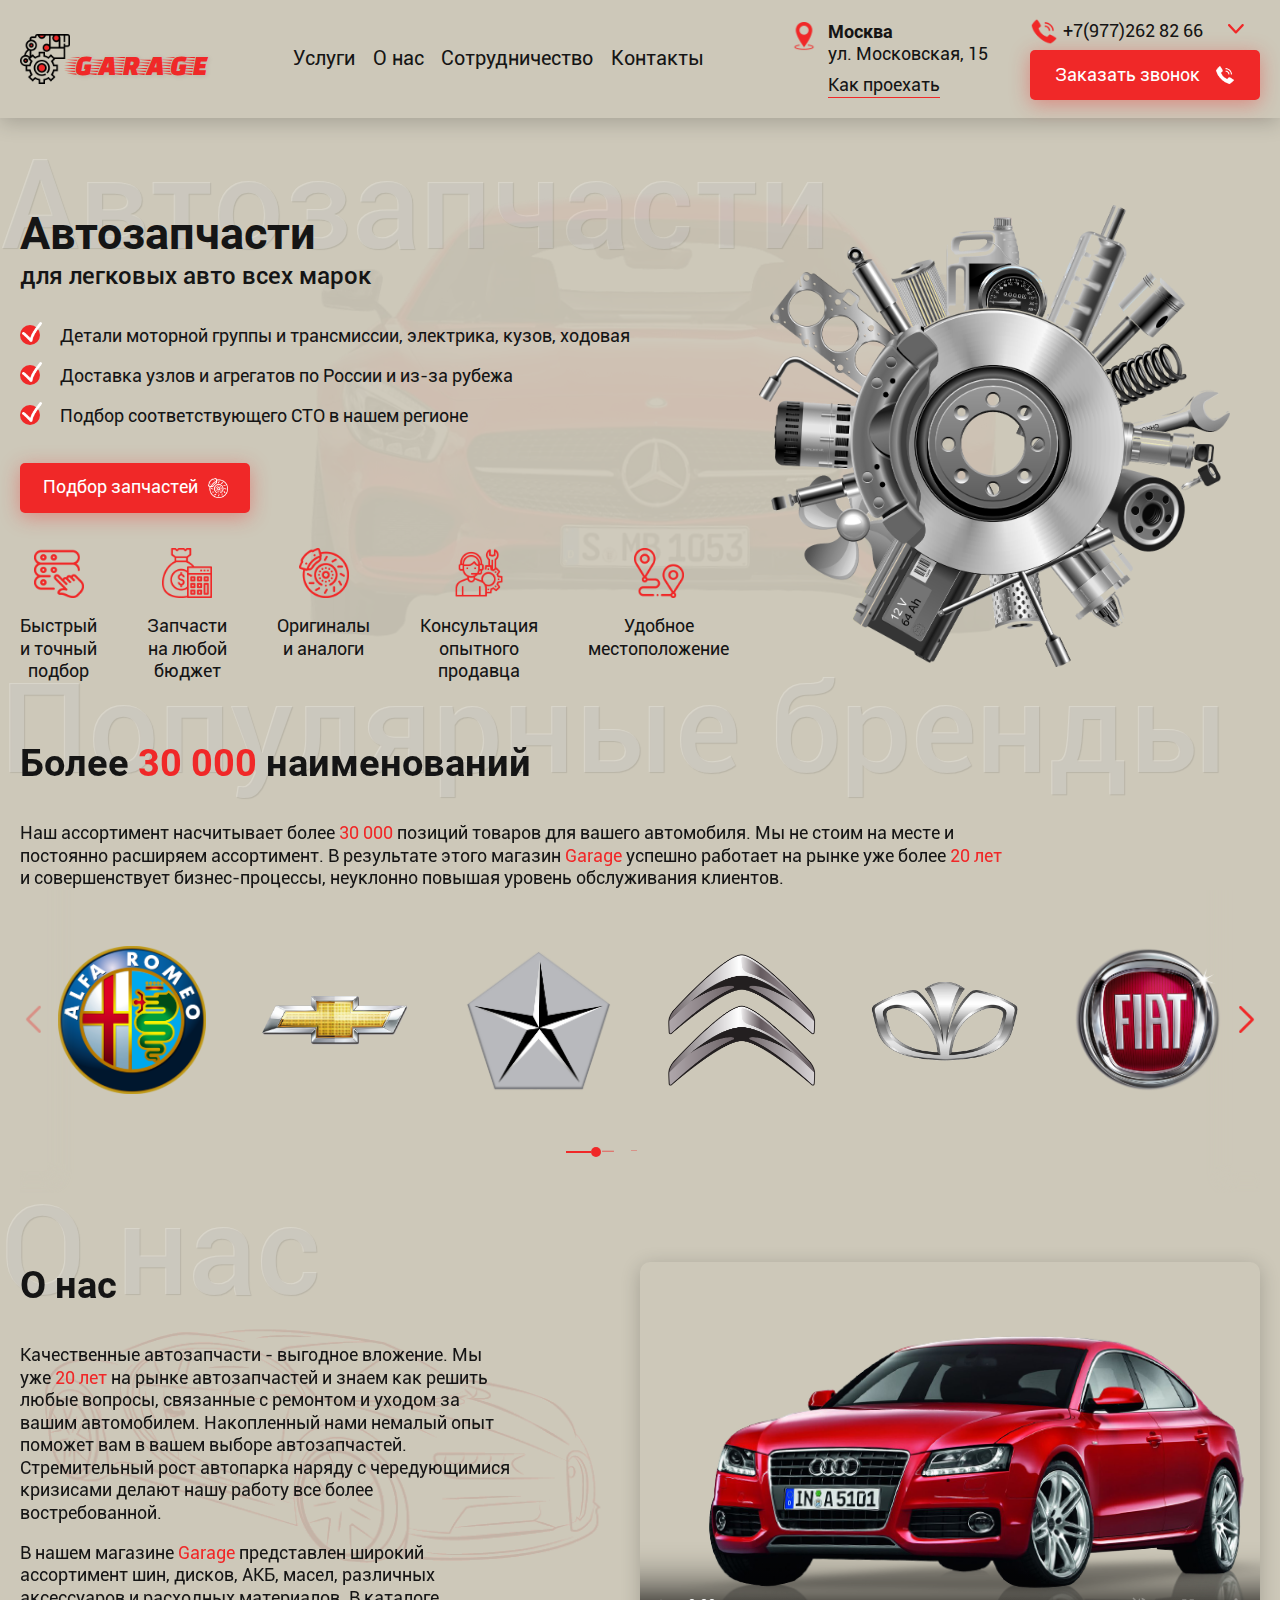
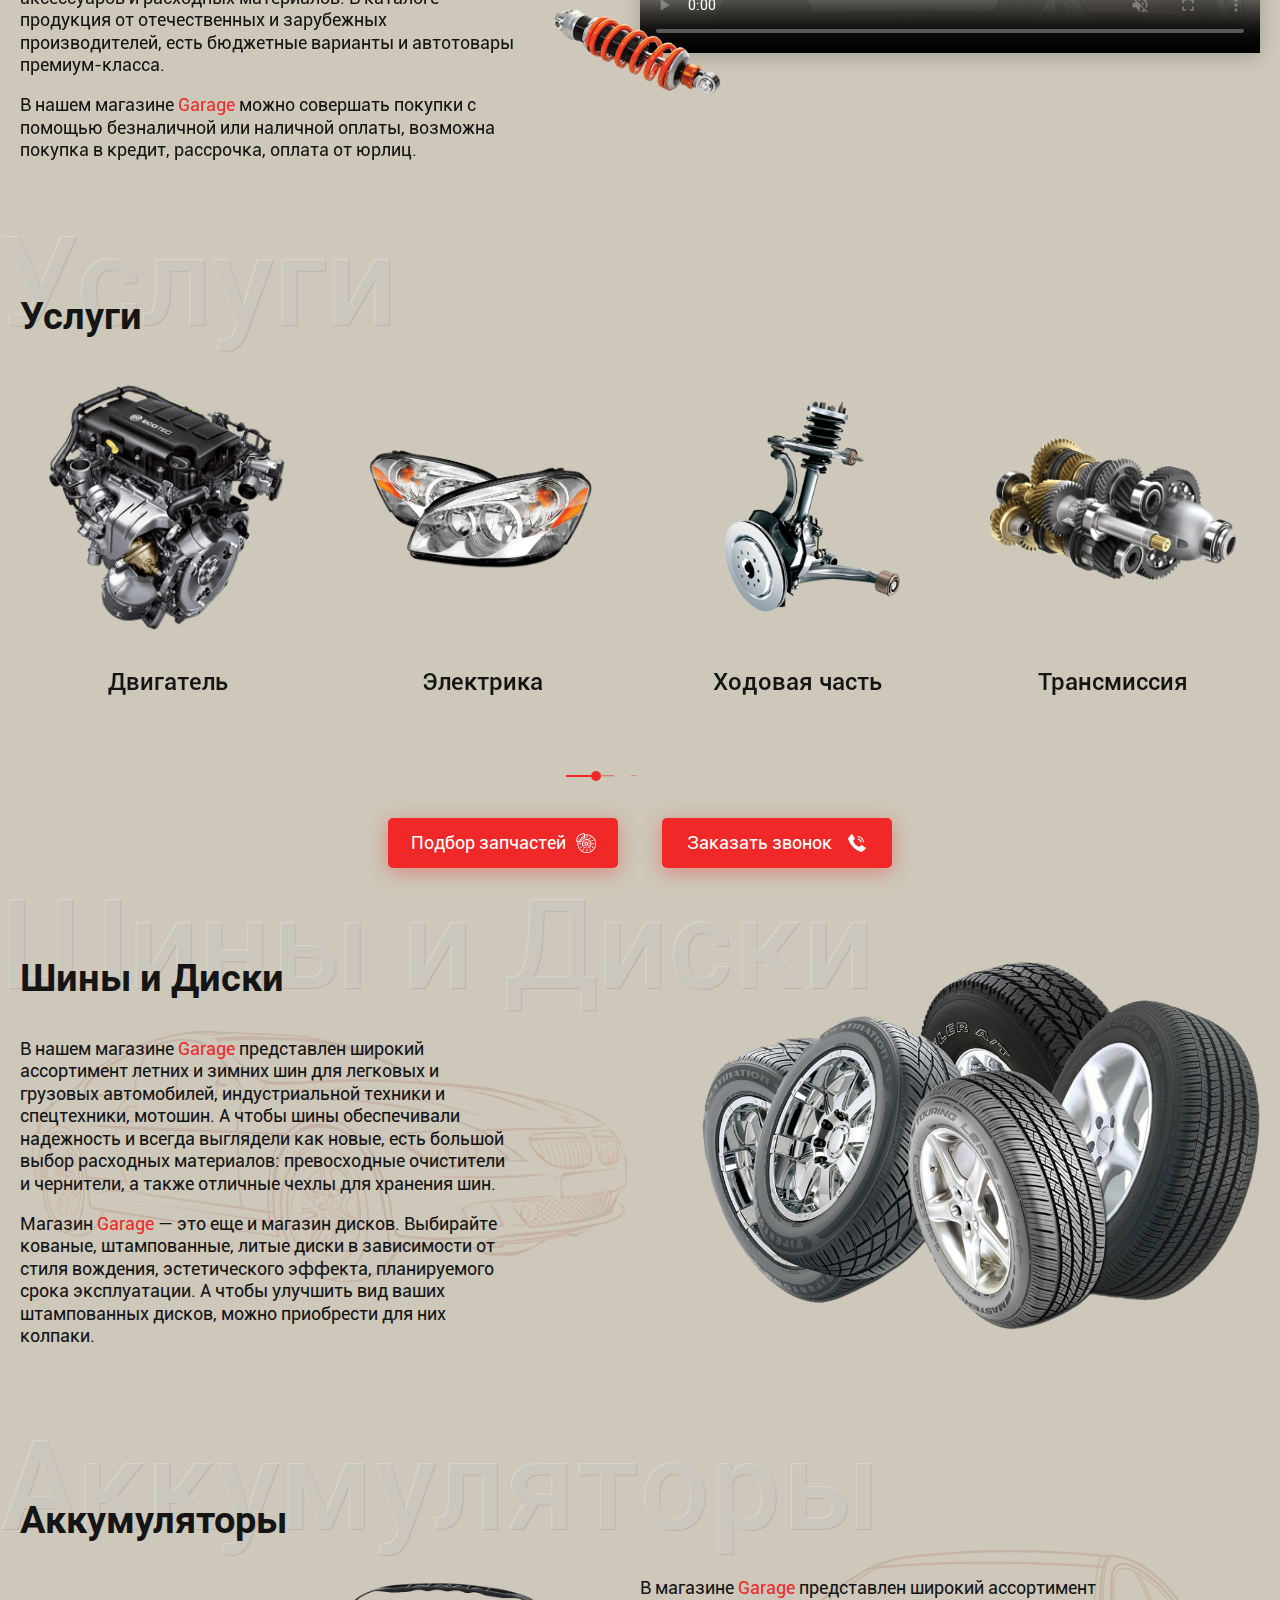
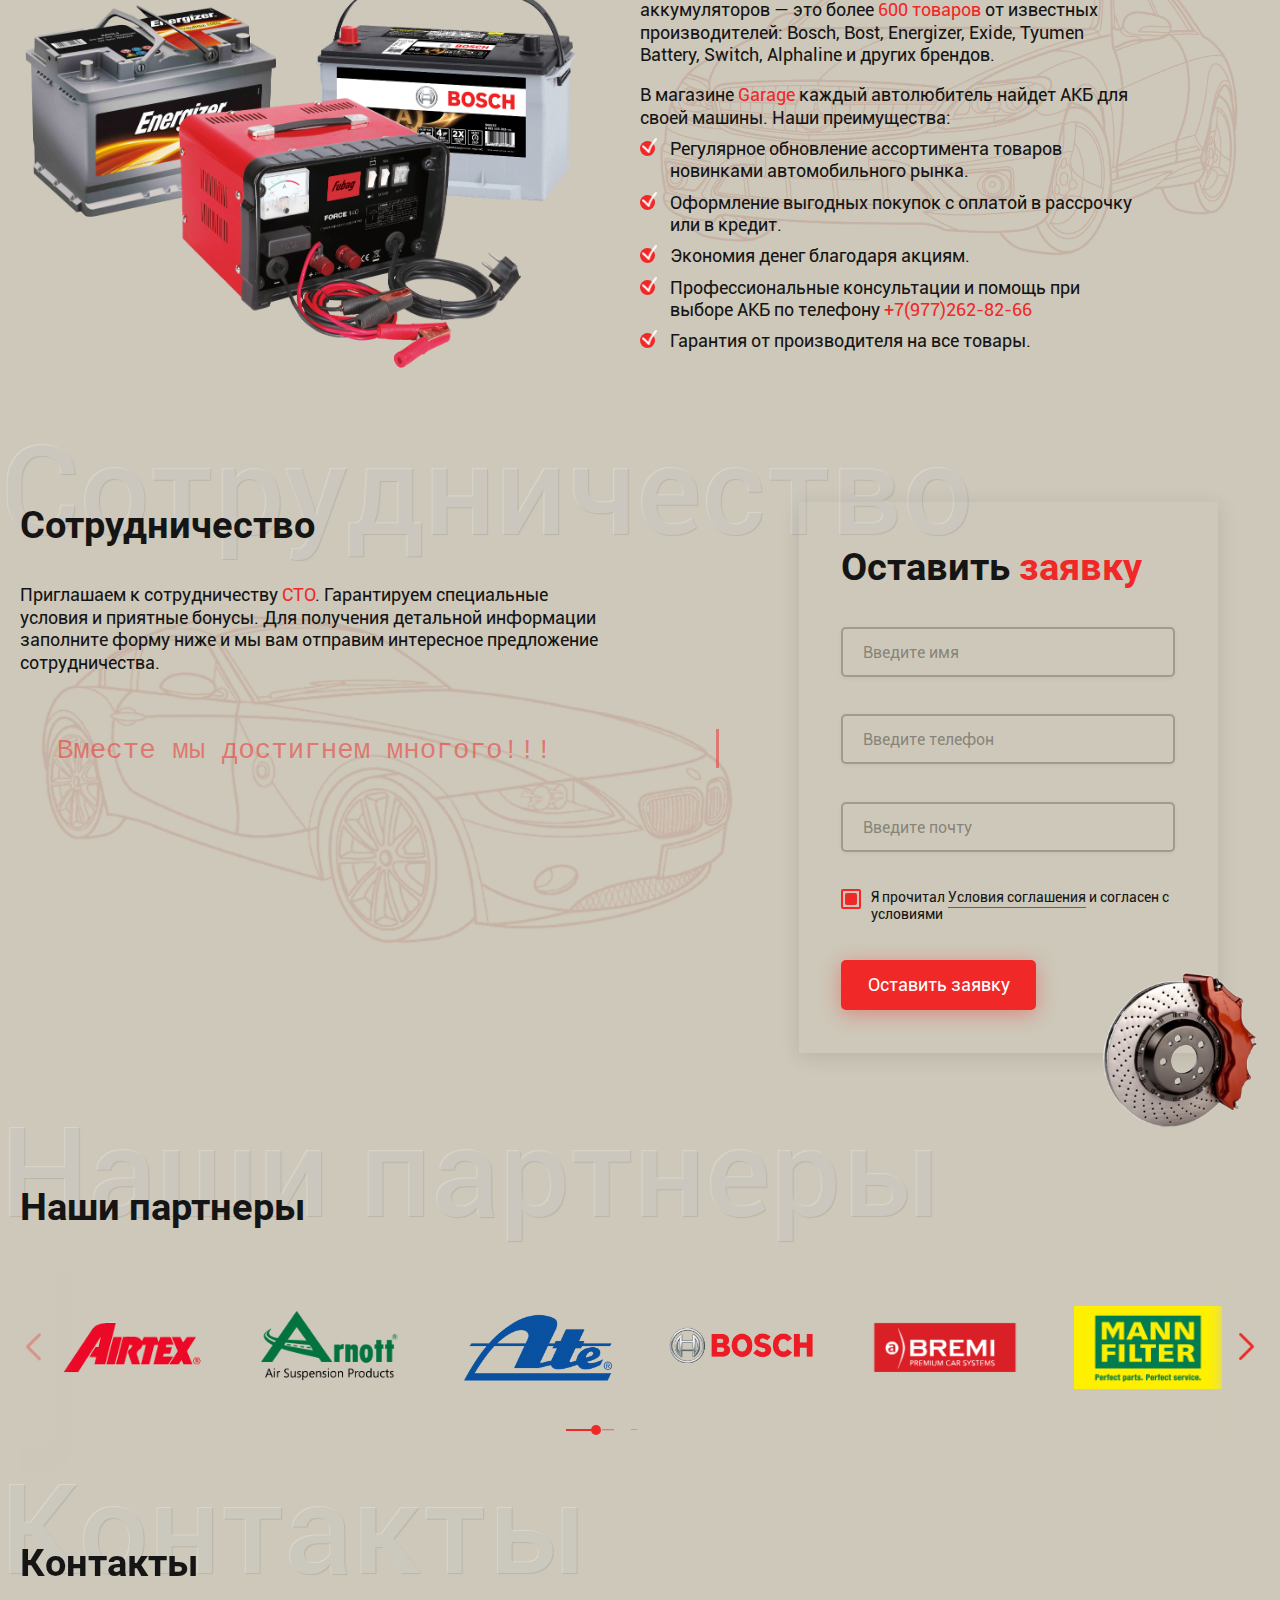
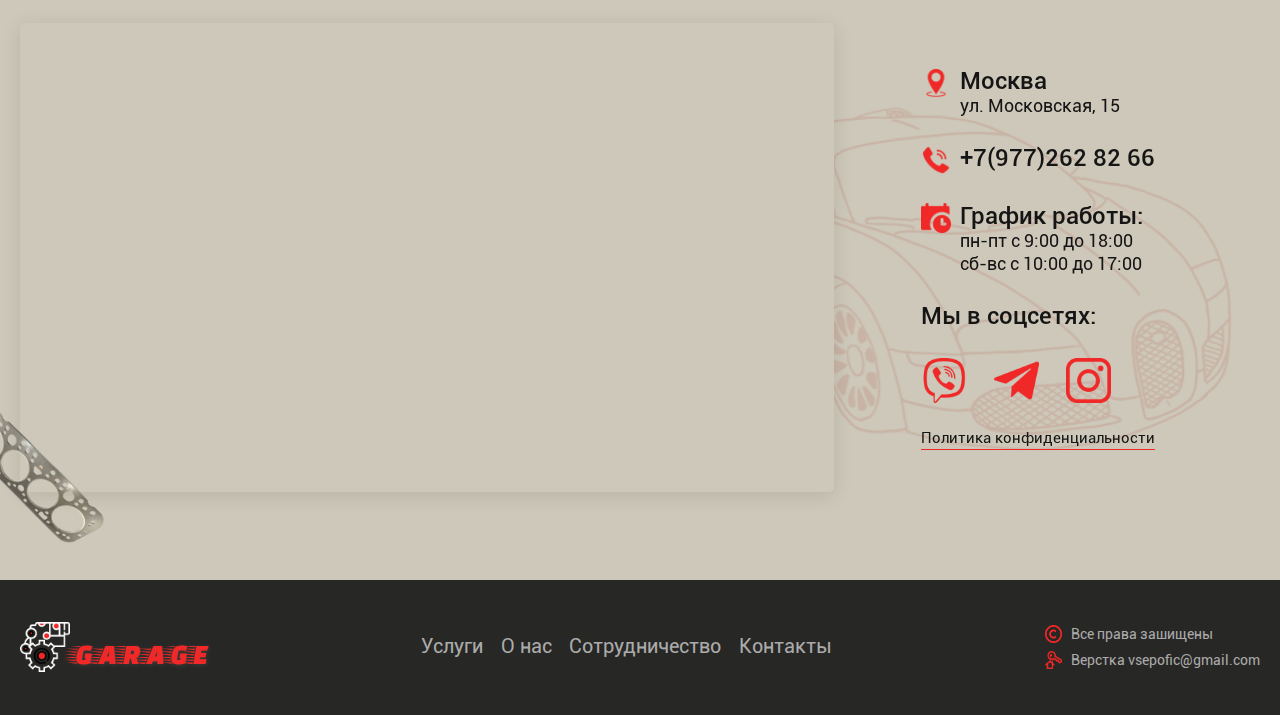
==== commit a14c1fb4: "add files 6" ====
--- a/index.html
+++ b/index.html
@@ -784,13 +784,13 @@
         В магазине <span>Garage</span> каждый автолюбитель найдет АКБ для своей
         машины. Наши преимущества:
       </p>
-      <ul id="battery-list">
-        <li>Регулярное обновление ассортимента товаров новинками автомобильного рынка.</li>
-        <li>Оформление выгодных покупок с оплатой в рассрочку или в кредит.</li>
-        <li>Экономия денег благодаря акциям.</li>
-        <li>Профессиональные консультации и помощь при выборе
+      <ul class="battery-list">
+        <li class="battery-li">Регулярное обновление ассортимента товаров новинками автомобильного рынка.</li>
+        <li class="battery-li">Оформление выгодных покупок с оплатой в рассрочку или в кредит.</li>
+        <li class="battery-li">Экономия денег благодаря акциям.</li>
+        <li class="battery-li">Профессиональные консультации и помощь при выборе
           АКБ по телефону <a href="tel:79772628266"><span>+7(977)262-82-66</span></a></li>
-        <li>Гарантия от производителя на все товары.</li>
+        <li class="battery-li">Гарантия от производителя на все товары.</li>
 
       </ul>
     </div>
--- a/css/style.min.css
+++ b/css/style.min.css
@@ -1 +1 @@
-@charset "UTF-8";@font-face{font-family:FasterOne;font-display:swap;src:url(../fonts/FasterOne-Regular.woff2) format("woff2"),url(../fonts/FasterOne-Regular.woff) format("woff");font-weight:400;font-style:normal}@font-face{font-family:Roboto;font-display:swap;src:url(../fonts/Roboto-Bold.woff2) format("woff2"),url(../fonts/Roboto-Bold.woff) format("woff");font-weight:700;font-style:normal}@font-face{font-family:Roboto;font-display:swap;src:url(../fonts/Roboto-Medium.woff2) format("woff2"),url(../fonts/Roboto-Medium.woff) format("woff");font-weight:500;font-style:normal}@font-face{font-family:Roboto;font-display:swap;src:url(../fonts/Roboto-Regular.woff2) format("woff2"),url(../fonts/Roboto-Regular.woff) format("woff");font-weight:400;font-style:normal}body{font-family:Roboto;font-weight:400;font-style:normal}.about__container::before,.battery__container::before,.brand-card__title,.brand__container::before,.contact__adress-text-top,.contact__container::before,.contact__phone-tel,.contact__schedule-title,.contact__social-title,.cooperation__container::before,.fraction-controll__all,.fraction-controll__current,.main-top__container::before,.main-top__subtitle,.partners-card__title,.partners__container::before,.politic__container::before,.politic__subtitle,.services-card__title,.services__container::before,.slider-main-top__title,.thank-you__container::before,.wheel__container::before{font-family:Roboto;font-weight:500;font-style:normal}.about__title,.battery__title,.brand__title,.contact__title,.cooperation__title,.form-cooperation__title,.main-title,.partners__title,.politic__title,.services__title,.thank-you__title,.wheel__title{font-family:Roboto;font-weight:700;font-style:normal}.header__logo-text{font-family:FasterOne;font-weight:400;font-style:normal}html{line-height:1.15;-webkit-text-size-adjust:100%}body{margin:0}main{display:block}h1{font-size:2em;margin:.67em 0}hr{-webkit-box-sizing:content-box;box-sizing:content-box;height:0;overflow:visible}pre{font-family:monospace,monospace;font-size:1em}a{background-color:transparent}abbr[title]{border-bottom:none;text-decoration:underline;-webkit-text-decoration:underline dotted;text-decoration:underline dotted}b,strong{font-weight:bolder}code,kbd,samp{font-family:monospace,monospace;font-size:1em}small{font-size:80%}sub,sup{font-size:75%;line-height:0;position:relative;vertical-align:baseline}sub{bottom:-.25em}sup{top:-.5em}img{border-style:none}button,input,optgroup,select,textarea{font-family:inherit;font-size:100%;line-height:1.15;margin:0}button,input{overflow:visible}button,select{text-transform:none}[type=button],[type=reset],[type=submit],button{-webkit-appearance:button}[type=button]::-moz-focus-inner,[type=reset]::-moz-focus-inner,[type=submit]::-moz-focus-inner,button::-moz-focus-inner{border-style:none;padding:0}[type=button]:-moz-focusring,[type=reset]:-moz-focusring,[type=submit]:-moz-focusring,button:-moz-focusring{outline:1px dotted ButtonText}fieldset{padding:.35em .75em .625em}legend{-webkit-box-sizing:border-box;box-sizing:border-box;color:inherit;display:table;max-width:100%;padding:0;white-space:normal}progress{vertical-align:baseline}textarea{overflow:auto}[type=checkbox],[type=radio]{-webkit-box-sizing:border-box;box-sizing:border-box;padding:0}[type=number]::-webkit-inner-spin-button,[type=number]::-webkit-outer-spin-button{height:auto}[type=search]{-webkit-appearance:textfield;outline-offset:-2px}[type=search]::-webkit-search-decoration{-webkit-appearance:none}::-webkit-file-upload-button{-webkit-appearance:button;font:inherit}details{display:block}summary{display:list-item}template{display:none}[hidden]{display:none}*{padding:0;margin:0;border:0}*,:after,:before{-webkit-box-sizing:border-box;box-sizing:border-box}:active,:focus{outline:0}a:active,a:focus{outline:0}a,a:visited{color:inherit;text-decoration:none}a:hover{color:inherit;text-decoration:none}aside,footer,header,main,nav,section{display:block}body,html{height:100%;width:100%;font-size:100%;line-height:1;font-size:14px;-ms-text-size-adjust:100%;-moz-text-size-adjust:100%;-webkit-text-size-adjust:100%}button,input,select,textarea{font-family:inherit;font-size:inherit}input::-ms-clear{display:none}button,input[type=submit]{display:inline-block;-webkit-box-shadow:none;box-shadow:none;background-color:transparent;background:0 0;cursor:pointer}button:active,button:focus,input:active,input:focus{outline:0}label{cursor:pointer}button{cursor:pointer}button::-moz-focus-inner{padding:0;border:0}img,svg{vertical-align:top;max-width:100%;height:auto}h1,h2,h3,h4,h5,h6,p{font-size:inherit;font-weight:inherit;line-height:inherit}p+p{margin-top:1em}legend{display:block}.about__container,.battery__container,.brand__container,.contact__container,.cooperation__container,.footer__container,.header__container,.main-top__container,.partners__container,.politic__container,.services__container,.thank-you__container,.wheel__container{max-width:1640px;margin:0 auto;padding:0 20px}body,html{height:100%}body{font-size:18px;line-height:24px;color:#151515;overflow-x:hidden}.wrapper{background:#cdc8b9;display:-webkit-box;display:-ms-flexbox;display:flex;-webkit-box-orient:vertical;-webkit-box-direction:normal;-ms-flex-direction:column;flex-direction:column;min-height:100%;overflow:hidden}.main{-webkit-box-flex:1;-ms-flex:1 0 auto;flex:1 0 auto}.footer{-webkit-box-flex:0;-ms-flex:0 0 auto;flex:0 0 auto}.container-fluid{max-width:1920px;margin:0 auto;padding:0 10px}.no-scroll{overflow:hidden}.button{display:inline-block;padding-top:8px;padding-bottom:8px;padding-left:30px;padding-right:30px;background:#f02828;color:#fff;max-width:16.4285714286rem;-webkit-box-flex:1;-ms-flex:1 1 3.5714285714rem;flex:1 1 3.5714285714rem;height:3.5714285714rem;display:-webkit-box;display:-ms-flexbox;display:flex;-webkit-box-pack:center;-ms-flex-pack:center;justify-content:center;-webkit-box-align:center;-ms-flex-align:center;align-items:center;gap:1.0714285714rem;-webkit-box-shadow:0 4px 20px rgba(240,40,40,.4);box-shadow:0 4px 20px rgba(240,40,40,.4);border-radius:5px;-webkit-transition:all .3s ease 0s;-o-transition:all .3s ease 0s;transition:all .3s ease 0s;position:relative;top:0}.button span{color:#fff;max-width:10.7142857143rem;display:-webkit-box;display:-ms-flexbox;display:flex;white-space:nowrap}.button:active{top:3px;-webkit-box-shadow:0 5px 30px rgba(240,40,40,.7);box-shadow:0 5px 30px rgba(240,40,40,.7)}.checkbox{position:relative;margin-bottom:1.4285714286rem}.checkbox__input{position:absolute;width:1.2857142857rem;height:1.2857142857rem;opacity:0}.checkbox__input:checked+.checkbox__label::before{border:2px solid #f02828}.checkbox__input:checked+.checkbox__label::after{-webkit-transform:scale(1);-ms-transform:scale(1);transform:scale(1);-webkit-transition:all .3s ease 0s;-o-transition:all .3s ease 0s;transition:all .3s ease 0s}.checkbox._error .checkbox__label::before{border:2px solid #f02828}.checkbox__label{cursor:pointer;display:-webkit-inline-box;display:-ms-inline-flexbox;display:inline-flex;-webkit-box-align:center;-ms-flex-align:center;align-items:center;position:relative;gap:.7142857143rem}.checkbox__label::before{content:"";-ms-flex-item-align:start;align-self:flex-start;-webkit-box-flex:0;-ms-flex:0 0 1.4285714286rem;flex:0 0 1.4285714286rem;width:1.4285714286rem;height:1.4285714286rem;border:2px solid rgba(0,0,0,.2);border-radius:2px}.checkbox__label::after{content:"";position:absolute;-webkit-transform:scale(0);-ms-transform:scale(0);transform:scale(0);-ms-flex-item-align:start;align-self:flex-start;-webkit-box-flex:0;-ms-flex:0 0 .8571428571rem;flex:0 0 .8571428571rem;width:.8571428571rem;height:.8571428571rem;top:4px;left:4px;background:#f02828;border-radius:2px;-webkit-transition:all .3s ease 0s;-o-transition:all .3s ease 0s;transition:all .3s ease 0s}.checkbox__rating{display:-webkit-box;display:-ms-flexbox;display:flex;-webkit-box-align:center;-ms-flex-align:center;align-items:center;-webkit-column-gap:1.0714285714rem;-moz-column-gap:1.0714285714rem;column-gap:1.0714285714rem;margin-left:.3571428571rem}.checkbox-rating__star{display:-webkit-box;display:-ms-flexbox;display:flex;-webkit-box-align:center;-ms-flex-align:center;align-items:center;-webkit-column-gap:.7142857143rem;-moz-column-gap:.7142857143rem;column-gap:.7142857143rem}.mobile-nav-button{cursor:pointer;padding:0;border:none;background:0 0;position:relative;z-index:99;width:40px;height:30px;-webkit-box-pack:center;-ms-flex-pack:center;justify-content:center;-webkit-box-align:center;-ms-flex-align:center;align-items:center;display:none}.mobile-nav-button__icon{display:block;position:relative;width:35px;height:3px;background-color:#f02828}.mobile-nav-button__icon::before{position:absolute;content:"";width:40px;height:3px;background-color:#f02828;-webkit-transition:top .1s ease-in .1s,-webkit-transform .1s ease-in;transition:top .1s ease-in .1s,-webkit-transform .1s ease-in;-o-transition:transform .1s ease-in,top .1s ease-in .1s;transition:transform .1s ease-in,top .1s ease-in .1s;transition:transform .1s ease-in,top .1s ease-in .1s,-webkit-transform .1s ease-in}.mobile-nav-button__icon::after{position:absolute;content:"";width:30px;height:3px;background-color:#f02828;-webkit-transition:top .1s ease-in .1s,-webkit-transform .1s ease-in;transition:top .1s ease-in .1s,-webkit-transform .1s ease-in;-o-transition:transform .1s ease-in,top .1s ease-in .1s;transition:transform .1s ease-in,top .1s ease-in .1s;transition:transform .1s ease-in,top .1s ease-in .1s,-webkit-transform .1s ease-in}.mobile-nav-button__icon::before{left:0;top:-10px}.mobile-nav-button__icon::after{left:0;top:10px}.mobile-nav-button__icon.active{background-color:transparent;position:fixed}.mobile-nav-button__icon.active::before{-webkit-transform:rotate(45deg);-ms-transform:rotate(45deg);transform:rotate(45deg);top:0;width:40px;-webkit-transition:top .1s linear,-webkit-transform .1s ease-in .1s;transition:top .1s linear,-webkit-transform .1s ease-in .1s;-o-transition:top .1s linear,transform .1s ease-in .1s;transition:top .1s linear,transform .1s ease-in .1s;transition:top .1s linear,transform .1s ease-in .1s,-webkit-transform .1s ease-in .1s}.mobile-nav-button__icon.active::after{-webkit-transform:rotate(-45deg);-ms-transform:rotate(-45deg);transform:rotate(-45deg);top:0;width:40px;-webkit-transition:top .1s linear,-webkit-transform .1s ease-in .1s;transition:top .1s linear,-webkit-transform .1s ease-in .1s;-o-transition:top .1s linear,transform .1s ease-in .1s;transition:top .1s linear,transform .1s ease-in .1s;transition:top .1s linear,transform .1s ease-in .1s,-webkit-transform .1s ease-in .1s}.main-top__container{-webkit-box-align:start;-ms-flex-align:start;align-items:start}.main-top__slider{width:-webkit-fill-available;margin:0 -2.1428571429rem;padding:0 2.1428571429rem!important;position:relative}.main-top__slider::after{content:"";position:absolute;width:100%;height:100%;top:0;left:0;bottom:0;right:0;z-index:5}.main-top__swiper{margin-bottom:2.1428571429rem}.main-top__swiper .swiper-slide{height:auto}.main-top__controll.controll-main-top{display:none}.controll-main-top{display:-ms-inline-grid;display:inline-grid;grid-auto-flow:column;-ms-grid-row-align:center;align-self:center;gap:1.4285714286rem}.controll-main-top__dotts{display:-ms-inline-grid;display:inline-grid;grid-auto-flow:column;-ms-grid-row-align:center;align-self:center;gap:1.0714285714rem}.controll-main-top__dotts .swiper-pagination-bullet{cursor:pointer;height:2.1428571429rem;width:1.2857142857rem;background-color:transparent;opacity:1;-webkit-transition:all .3s ease-in-out;-o-transition:all .3s ease-in-out;transition:all .3s ease-in-out;position:relative}.controll-main-top__dotts .swiper-pagination-bullet::after{content:"";position:absolute;top:50%;background-color:#fff;height:.1428571429rem;width:100%;-webkit-transform:translate(0,-50%);-ms-transform:translate(0,-50%);transform:translate(0,-50%)}.controll-main-top__dotts .swiper-pagination-bullet::before{content:"";position:absolute;background-color:#f02828;width:.7142857143rem;height:.7142857143rem;top:50%;left:-1.0714285714rem;border-radius:50%;-webkit-transform:translate(0,-50%);-ms-transform:translate(0,-50%);transform:translate(0,-50%);opacity:0}.controll-main-top__dotts .swiper-pagination-bullet-active{width:1.7857142857rem}.controll-main-top__dotts .swiper-pagination-bullet-active::after{background-color:#f02828}.controll-main-top__dotts .swiper-pagination-bullet-active::before{-webkit-transition:left 3s linear 0s;-o-transition:left 3s linear 0s;transition:left 3s linear 0s;left:1.4285714286rem;opacity:1}.fraction-controll{display:-webkit-box;display:-ms-flexbox;display:flex;color:#fff;font-size:18px;line-height:46px;letter-spacing:.1em}.fraction-controll__current{color:#f02828;font-size:24px;line-height:46px;letter-spacing:.1em}.fraction-controll__all{font-size:18px;line-height:46px;letter-spacing:.1em}.slider-main-top{display:-webkit-box;display:-ms-flexbox;display:flex;-webkit-box-pack:center;-ms-flex-pack:center;justify-content:center;-webkit-box-align:center;-ms-flex-align:center;align-items:center}.slider-main-top__content{color:#fff;display:-webkit-box;display:-ms-flexbox;display:flex;-webkit-box-pack:center;-ms-flex-pack:center;justify-content:center;-webkit-box-align:center;-ms-flex-align:center;align-items:center}.slider-main-top__content:not(:last-child){margin-bottom:60px}.slider-main-top__title{font-size:36px;line-height:46px}.slider-main-top__title:not(:last-child){margin-bottom:1.0714285714rem}.slider-main-top__sub-title{font-size:36px;line-height:46px}.slider-main-top__sub-title:not(:last-child){margin-bottom:2.1428571429rem}.slider-main-top__text{font-size:20px;line-height:30px;color:rgba(255,255,255,.7)}.slider-main-top__img{display:-webkit-box;display:-ms-flexbox;display:flex;-webkit-box-pack:center;-ms-flex-pack:center;justify-content:center;-webkit-box-align:center;-ms-flex-align:center;align-items:center;max-width:700px;margin:0 auto}body.lock{overflow:hidden}.popup{position:fixed;width:100%;height:100%;background-color:rgba(0,0,0,.8);top:0;left:0;z-index:10;opacity:0;visibility:hidden;overflow-y:auto;overflow-x:hidden;-webkit-transition:all .5s ease 0s;-o-transition:all .5s ease 0s;transition:all .5s ease 0s}.popup__area{position:absolute;width:100%;height:100%;top:0;left:0;cursor:default}.popup__body{min-height:100%;max-width:90%;margin:auto;display:-webkit-box;display:-ms-flexbox;display:flex;-webkit-box-pack:center;-ms-flex-pack:center;justify-content:center;-webkit-box-align:center;-ms-flex-align:center;align-items:center;padding:30px 20px;-webkit-transition:all .5s ease 0s;-o-transition:all .5s ease 0s;transition:all .5s ease 0s}.popup__content{position:relative;-webkit-transition:all .5s ease 0s;-o-transition:all .5s ease 0s;transition:all .5s ease 0s;opacity:0;-webkit-transform:perspective(600px) translate(0,-100%) rotateX(45deg);transform:perspective(600px) translate(0,-100%) rotateX(45deg)}.popup__close{position:absolute;top:-25px;right:20px;z-index:11}.popup__img{width:3.5714285714rem;height:3.5714285714rem}.popup.open{opacity:1;visibility:visible;-webkit-transition:all .5s ease 0s;-o-transition:all .5s ease 0s;transition:all .5s ease 0s}.popup.open .popup__content{opacity:1;-webkit-transition:all .5s ease 0s;-o-transition:all .5s ease 0s;transition:all .5s ease 0s;-webkit-transform:perspective(600px) translate(0,0) rotateX(0);transform:perspective(600px) translate(0,0) rotateX(0)}.form-cooperation#formPopup1{background:#cdc8b9}.form-cooperation#formPopup2{background:#cdc8b9}.header{-webkit-box-shadow:0 4px 20px rgba(0,0,0,.2);box-shadow:0 4px 20px rgba(0,0,0,.2);margin-bottom:100px}.header__logo-link{display:-webkit-box;display:-ms-flexbox;display:flex;-webkit-box-align:end;-ms-flex-align:end;align-items:flex-end}.header__logo-img{width:3.5714285714rem;height:3.5714285714rem}.header__logo-text{font-size:30px;line-height:40px;color:#f02828;text-shadow:1px 1px 5px rgba(21,21,21,.1);-webkit-transition:all .3s ease-in-out 0s;-o-transition:all .3s ease-in-out 0s;transition:all .3s ease-in-out 0s}.header__body{-webkit-column-gap:20px;-moz-column-gap:20px;column-gap:20px}.menu{padding-top:20px;padding-bottom:20px;display:-webkit-box;display:-ms-flexbox;display:flex;-webkit-box-pack:justify;-ms-flex-pack:justify;justify-content:space-between;-webkit-box-align:center;-ms-flex-align:center;align-items:center;-ms-flex-wrap:wrap;flex-wrap:wrap;gap:20px}.menu-header__list{display:-webkit-box;display:-ms-flexbox;display:flex;-webkit-column-gap:20px;-moz-column-gap:20px;column-gap:20px;-webkit-box-align:center;-ms-flex-align:center;align-items:center}.menu-header__link{font-size:20px;line-height:24px;position:relative;-webkit-transition:.3s ease-in-out;-o-transition:.3s ease-in-out;transition:.3s ease-in-out}.menu-header__link::after{content:"";position:absolute;width:0%;height:1px;bottom:-.2142857143rem;left:50%;background:#f02828;-webkit-transition:.3s ease-in-out;-o-transition:.3s ease-in-out;transition:.3s ease-in-out}.menu-header__link:hover::after{left:0;width:100%}.contact-header{display:-webkit-box;display:-ms-flexbox;display:flex;-webkit-column-gap:50px;-moz-column-gap:50px;column-gap:50px;-webkit-box-align:center;-ms-flex-align:center;align-items:center}.contact-header__phone{display:-webkit-box;display:-ms-flexbox;display:flex;-webkit-box-orient:vertical;-webkit-box-direction:normal;-ms-flex-direction:column;flex-direction:column;-webkit-box-align:center;-ms-flex-align:center;align-items:center;gap:10px}.contact-header__phone-link{display:-webkit-box;display:-ms-flexbox;display:flex;-webkit-box-align:center;-ms-flex-align:center;align-items:center}.contact-header__phone-img{width:30px;height:30px;margin-right:.3571428571rem}.contact-header__phone-tel{position:relative;-webkit-transition:.3s ease-in-out;-o-transition:.3s ease-in-out;transition:.3s ease-in-out}.contact-header__phone-tel::after{content:"";position:absolute;width:0%;height:1px;bottom:-.2142857143rem;left:50%;background:#f02828;-webkit-transition:.3s ease-in-out;-o-transition:.3s ease-in-out;transition:.3s ease-in-out}.contact-header__phone-tel:hover::after{left:0;width:100%}.contact-header__button img{width:1.4285714286rem;height:1.4285714286rem}.location{display:-webkit-box;display:-ms-flexbox;display:flex;gap:10px;-webkit-box-align:start;-ms-flex-align:start;align-items:flex-start}.location__adress{display:-webkit-box;display:-ms-flexbox;display:flex;gap:10px;-webkit-box-orient:vertical;-webkit-box-direction:normal;-ms-flex-direction:column;flex-direction:column}.location__adress-img{width:2.1428571429rem;height:2.1428571429rem}.location__adress-link span{position:relative;-webkit-transition:.3s ease-in-out;-o-transition:.3s ease-in-out;transition:.3s ease-in-out}.location__adress-link span::after{content:"";position:absolute;width:100%;height:1px;bottom:-.2142857143rem;left:0;background:#f02828;-webkit-transition:.3s ease-in-out;-o-transition:.3s ease-in-out;transition:.3s ease-in-out}.location__adress-link:hover{color:#f02828}.location__adress-link:hover span:after{left:50%;width:0%}.mobile-nav{display:none;position:fixed;z-index:88;top:0;left:0;width:100%;height:100%;background-color:#cdc8b9;-webkit-box-orient:vertical;-webkit-box-direction:normal;-ms-flex-direction:column;flex-direction:column;-webkit-box-align:center;-ms-flex-align:center;align-items:center;-webkit-box-pack:justify;-ms-flex-pack:justify;justify-content:space-between;padding:40px 15px;text-align:center}.mobile-nav.active{display:-webkit-box;display:-ms-flexbox;display:flex}.mobile-nav__logo-link{display:-webkit-box;display:-ms-flexbox;display:flex;-webkit-box-align:end;-ms-flex-align:end;align-items:flex-end}.mobile-nav__item:not(:last-child){margin-bottom:1.7857142857rem}.mobile-nav__link{font-size:30px;line-height:40px;position:relative}.mobile-nav__link::after{content:"";position:absolute;width:0%;height:1px;bottom:-.2142857143rem;left:50%;background:#f02828;-webkit-transition:.3s ease-in-out;-o-transition:.3s ease-in-out;transition:.3s ease-in-out}.mobile-nav__link:hover::after{left:0;width:100%}.mobile-nav__phone{display:-webkit-box;display:-ms-flexbox;display:flex;-webkit-box-orient:vertical;-webkit-box-direction:normal;-ms-flex-direction:column;flex-direction:column;gap:20px;font-size:20px;line-height:30px}.mobile-nav__phone-link{display:-webkit-box;display:-ms-flexbox;display:flex;-webkit-box-align:center;-ms-flex-align:center;align-items:center;gap:10px;-webkit-box-pack:center;-ms-flex-pack:center;justify-content:center}.mobile-nav__phone-img{width:2.1428571429rem;height:2.1428571429rem}.mobile-nav__phone-tel{position:relative;-webkit-transition:.3s ease-in-out;-o-transition:.3s ease-in-out;transition:.3s ease-in-out}.mobile-nav__phone-tel::after{content:"";position:absolute;width:0%;height:1px;bottom:-.2142857143rem;left:50%;background:#f02828;-webkit-transition:.3s ease-in-out;-o-transition:.3s ease-in-out;transition:.3s ease-in-out}.mobile-nav__phone-tel:hover::after{left:0;width:100%}.mobile-nav__button img{width:1.4285714286rem;height:1.4285714286rem}.action-header{display:-webkit-box;display:-ms-flexbox;display:flex;-webkit-box-align:center;-ms-flex-align:center;align-items:center;-webkit-column-gap:30px;-moz-column-gap:30px;column-gap:30px;margin-left:auto}.action-header__location{display:-webkit-box;display:-ms-flexbox;display:flex;-webkit-box-align:center;-ms-flex-align:center;align-items:center;position:relative;z-index:1;margin-right:20px}.action-header__location-link{width:17px;height:25px;-webkit-box-flex:0;-ms-flex:0 0 17px;flex:0 0 17px}.action-header__location-img{width:17px;height:25px;-webkit-box-flex:0;-ms-flex:0 0 17px;flex:0 0 17px}.action-header__location-span{font-size:1.2857142857rem;line-height:1.5714285714rem;color:#000;margin-left:10px;-webkit-transition:all .8s ease-in-out;-o-transition:all .8s ease-in-out;transition:all .8s ease-in-out}.action-header__location-span:hover{text-decoration:underline;-webkit-transition:all .8s ease-in-out;-o-transition:all .8s ease-in-out;transition:all .8s ease-in-out}.action-header__phones{position:relative;z-index:5}.action-header__favorit{position:relative;z-index:5;-webkit-box-flex:0;-ms-flex:0 0 28px;flex:0 0 28px}.action-header__cart{position:relative;z-index:5}.phones-header__items{margin-bottom:.3571428571rem}.phones-header__item{position:relative;display:-webkit-box;display:-ms-flexbox;display:flex;-webkit-box-align:center;-ms-flex-align:center;align-items:center;gap:10px}.phones-header__phone{font-size:1.2857142857rem;line-height:1.5714285714rem;color:#000;white-space:nowrap;-webkit-transition:all .8s ease-in-out;-o-transition:all .8s ease-in-out;transition:all .8s ease-in-out}.phones-header__phone:hover{text-decoration:underline;-webkit-transition:all .8s ease-in-out;-o-transition:all .8s ease-in-out;transition:all .8s ease-in-out}.phones-header__phone-mobile{display:none}.phones-header__phone-img{height:26px;-webkit-box-flex:0;-ms-flex:0 0 26px;flex:0 0 26px}.phones-header__arrow{-webkit-box-flex:0;-ms-flex:0 0 1.1428571429rem;flex:0 0 1.1428571429rem;margin-left:17px}.phones-header__arrow svg path{fill:#f02828}.phones-header__arrow--icon{-webkit-transition:all .2s ease-in-out;-o-transition:all .2s ease-in-out;transition:all .2s ease-in-out;position:relative;top:.2142857143rem}.phones-header__arrow--icon.arrow-active{-webkit-transform:rotate(540deg);-ms-transform:rotate(540deg);transform:rotate(540deg);top:-.4285714286rem;-webkit-transition:all .2s ease-in-out;-o-transition:all .2s ease-in-out;transition:all .2s ease-in-out}.phones-header__list{position:absolute;top:100%;left:-15px;width:100%;background-color:#cdc8b9;padding:15px 15px 5px 15px;border-radius:10px;-webkit-transition:all .2s ease-in-out;-o-transition:all .2s ease-in-out;transition:all .2s ease-in-out;-webkit-box-shadow:0 0 5px 1px rgba(0,0,0,.1);box-shadow:0 0 5px 1px rgba(0,0,0,.1);display:none}.phones-header__list.phone-active{display:block;visibility:visible;-webkit-transition:all .2s ease-in-out;-o-transition:all .2s ease-in-out;transition:all .2s ease-in-out;z-index:1}.phones-header__list-item:not(:last-child){margin-bottom:10px}.phones-header__list-phone{font-size:1.2857142857rem;line-height:1.5714285714rem;color:#000;-webkit-transition:all .8s ease-in-out;-o-transition:all .8s ease-in-out;transition:all .8s ease-in-out}.phones-header__list-phone:hover{text-decoration:underline;-webkit-transition:all .8s ease-in-out;-o-transition:all .8s ease-in-out;transition:all .8s ease-in-out}.phones-header__callback{font-size:1.2857142857rem;line-height:1.5714285714rem;color:#f02828;-webkit-transition:all .8s ease-in-out;-o-transition:all .8s ease-in-out;transition:all .8s ease-in-out}.phones-header__callback:hover{text-decoration:underline;-webkit-transition:all .8s ease-in-out;-o-transition:all .8s ease-in-out;transition:all .8s ease-in-out}.main-top__container{display:-ms-grid;display:grid;-ms-grid-columns:1fr 1fr;grid-template-columns:1fr 1fr;position:relative;z-index:1}.main-top__container::before{content:"Автозапчасти";position:absolute;width:100%;height:100%;left:0;top:-90px;font-size:150px;line-height:170px;color:rgba(255,255,255,.25);text-shadow:1px 1px 1px rgba(21,21,21,.1);z-index:-1}.no-webp .main-top__container::after{background:url(../images/bg-auto/bg-top.png) center/cover no-repeat}.main-top__container::after{content:"";position:absolute;opacity:.05;top:-3.5714285714rem;left:0;bottom:0;right:0;z-index:-1;width:70%;margin:0 auto;height:600px}.main-top__body h1{margin:0}.main-top__subtitle{font-size:26px;line-height:30px}.main-top__subtitle:not(:last-child){margin-bottom:40px}.main-top__subscription:not(:last-child){margin-bottom:40px}.main-top__text{padding-left:2.8571428571rem;position:relative}.main-top__text::before{content:"";position:absolute;width:1.4285714286rem;height:1.4285714286rem;top:0;left:0;background:#f02828;border-radius:50%}.no-webp .main-top__text::after{background:url(../images/icons/check.png) center/cover no-repeat}.main-top__text::after{content:"";position:absolute;width:1.4285714286rem;height:1.4285714286rem;top:-3px;left:2px}.main-top__text:not(:last-child){margin-bottom:20px}.main-top__buttons:not(:last-child){margin-bottom:40px}.main-top__btn img{width:1.4285714286rem;height:1.4285714286rem}.main-title{font-size:50px;line-height:60px}.services-top{display:-webkit-box;display:-ms-flexbox;display:flex;-webkit-box-pack:justify;-ms-flex-pack:justify;justify-content:space-between;-webkit-box-align:start;-ms-flex-align:start;align-items:flex-start;-webkit-column-gap:60px;-moz-column-gap:60px;column-gap:60px}.services-top__cart{display:-webkit-box;display:-ms-flexbox;display:flex;-webkit-box-orient:vertical;-webkit-box-direction:normal;-ms-flex-direction:column;flex-direction:column;-webkit-box-pack:center;-ms-flex-pack:center;justify-content:center;-webkit-box-align:center;-ms-flex-align:center;align-items:center}.services-top__cart-img{width:3.5714285714rem;height:3.5714285714rem}.services-top__cart-img:not(:last-child){margin-bottom:20px}.services-top__cart-text{text-align:center}.services__container{margin-bottom:100px;position:relative;z-index:1}.services__container::before{content:"Услуги";position:absolute;width:100%;height:100%;left:0;top:-100px;font-size:150px;line-height:170px;color:rgba(255,255,255,.25);text-shadow:1px 1px 1px rgba(21,21,21,.1);z-index:-1}.services__title{font-size:40px;line-height:50px}.services__buttons{display:-webkit-box;display:-ms-flexbox;display:flex;-webkit-box-pack:center;-ms-flex-pack:center;justify-content:center;-webkit-column-gap:50px;-moz-column-gap:50px;column-gap:50px;-webkit-box-align:center;-ms-flex-align:center;align-items:center}.services__btn img{width:1.4285714286rem;height:1.4285714286rem}.services__slider{padding:1.0714285714rem;margin:0 -1.0714285714rem}.services__swiper:not(:last-child){margin-bottom:30px}.services__dotts{display:-ms-grid;display:grid;grid-auto-flow:column;-ms-grid-row-align:center;align-self:center;margin:0 auto;overflow:hidden;margin-bottom:30px}.services__dotts .swiper-pagination-bullet{cursor:pointer;height:2.1428571429rem;width:1.2857142857rem;background-color:transparent;opacity:1;-webkit-transition:all .3s ease-in-out;-o-transition:all .3s ease-in-out;transition:all .3s ease-in-out;margin:0 .5357142857rem;position:relative}.services__dotts .swiper-pagination-bullet::after{content:"";position:absolute;top:50%;background-color:rgba(240,40,40,.5);height:.1428571429rem;width:100%;-webkit-transform:translate(0 -50%);-ms-transform:translate(0 -50%);transform:translate(0 -50%)}.services__dotts .swiper-pagination-bullet::before{content:"";position:absolute;background-color:#f02828;width:.7142857143rem;height:.7142857143rem;top:52%;left:-1.0714285714rem;border-radius:50%;-webkit-transform:translate(50%,-50%);-ms-transform:translate(50%,-50%);transform:translate(50%,-50%);opacity:0}.services__dotts .swiper-pagination-bullet-active{width:1.7857142857rem}.services__dotts .swiper-pagination-bullet-active::after{background-color:#f02828}.services__dotts .swiper-pagination-bullet-active::before{-webkit-transition:left 3s linear 0s;-o-transition:left 3s linear 0s;transition:left 3s linear 0s;left:1.4285714286rem;opacity:1}.services-card{-webkit-transition:all .3s ease 0s;-o-transition:all .3s ease 0s;transition:all .3s ease 0s}.services-card__img{padding-top:20px;padding-bottom:20px;max-width:17.8571428571rem;max-height:17.8571428571rem;display:-webkit-box;display:-ms-flexbox;display:flex;-webkit-box-pack:center;-ms-flex-pack:center;justify-content:center;-webkit-box-align:center;-ms-flex-align:center;align-items:center}.services-card__body{padding-top:20px;padding-bottom:30px;padding-left:20px;padding-right:20px;display:-ms-grid;display:grid;-ms-grid-rows:21.4285714286rem 3.5714285714rem;grid-template-rows:21.4285714286rem 3.5714285714rem;-webkit-box-pack:center;-ms-flex-pack:center;justify-content:center;-webkit-box-align:center;-ms-flex-align:center;align-items:center}.services-card__title{font-size:26px;line-height:30px;text-align:center}.battery__container{margin-bottom:150px;display:-ms-grid;display:grid;-ms-grid-columns:1fr 1fr;grid-template-columns:1fr 1fr;position:relative;z-index:1}.battery__container::before{content:"Аккумуляторы";position:absolute;width:100%;height:100%;left:0;top:-100px;font-size:150px;line-height:170px;color:rgba(255,255,255,.25);text-shadow:1px 1px 1px rgba(21,21,21,.1);z-index:-1}.battery__body{position:relative;-webkit-box-ordinal-group:3;-ms-flex-order:2;order:2}.battery__body .battery__title{display:none}.no-webp .battery__body::before{background:url(../images/bg-auto/a5.png) center/cover no-repeat}.battery__body::before{content:"";position:absolute;opacity:.1;top:-3.9285714286rem;left:0;bottom:0;right:0;z-index:-1;height:500px;margin:0 auto}.battery__title{font-size:40px;line-height:50px}.battery__title:not(:last-child){margin-bottom:40px}.battery__text{margin-bottom:1em}.battery__text p{width:80%}.battery__text p span{color:#f02828}.battery__text ul{width:80%;list-style:disc;margin-left:1.4285714286rem}.battery__text ul span{color:#f02828}.battery__box .battery__title{display:block}.battery__box{position:relative;-webkit-box-ordinal-group:2;-ms-flex-order:1;order:1}.battery-images{max-width:895px;width:90%;position:relative;height:400px;margin-right:auto}.battery-images-img{position:absolute;pointer-events:none}.battery-images-overlay{position:absolute;z-index:5;left:0;top:0;width:100%;height:100%;background-color:rgba(0,0,0,.2);-webkit-transition:opacity .3s ease;-o-transition:opacity .3s ease;transition:opacity .3s ease}.battery-images-overlay.hidden{opacity:0}.battery-images-btn{position:absolute;left:50%;top:50%;-webkit-transform:translate(-50%,-50%);-ms-transform:translate(-50%,-50%);transform:translate(-50%,-50%)}#images-battery-btn-icon{width:80px;height:80px}.battery-images-object{width:100%;height:auto;vertical-align:top}.wheel__container{margin-bottom:150px;display:-ms-grid;display:grid;-ms-grid-columns:1fr 1fr;grid-template-columns:1fr 1fr;position:relative;z-index:1}.wheel__container::before{content:"Шины и Диски";position:absolute;width:100%;height:100%;left:0;top:-100px;font-size:150px;line-height:170px;color:rgba(255,255,255,.25);text-shadow:1px 1px 1px rgba(21,21,21,.1);z-index:-1}.wheel__body{position:relative}.no-webp .wheel__body::before{background:url(../images/bg-auto/a7.png) center/cover no-repeat}.wheel__body::before{content:"";position:absolute;opacity:.1;top:0;left:0;bottom:0;right:0;z-index:-1;height:28.5714285714rem;margin:0 auto}.wheel__title{font-size:40px;line-height:50px}.wheel__title:not(:last-child){margin-bottom:40px}.wheel__text p{width:80%;margin-bottom:1em}.wheel__text p span{color:#f02828}.wheel__box{position:relative}.wheel-images{max-width:895px;width:90%;position:relative;height:430px;margin-left:auto}.wheel-images-img{position:absolute;height:30.7142857143rem;width:auto;margin:0 auto;pointer-events:none}.wheel-images-overlay{position:absolute;z-index:5;left:0;top:0;width:100%;height:100%;background-color:rgba(0,0,0,.2);-webkit-transition:opacity .3s ease;-o-transition:opacity .3s ease;transition:opacity .3s ease}.wheel-images-overlay.hidden{opacity:0}.wheel-images-btn{position:absolute;left:50%;top:50%;-webkit-transform:translate(-50%,-50%);-ms-transform:translate(-50%,-50%);transform:translate(-50%,-50%)}#images-wheel-btn-icon{width:80px;height:80px}.wheel-images-object{width:100%;height:auto;vertical-align:top}.about__container{margin-bottom:150px;display:-ms-grid;display:grid;-ms-grid-columns:1fr 1fr;grid-template-columns:1fr 1fr;position:relative;z-index:1}.about__container::before{content:"О нас";position:absolute;width:100%;height:100%;left:0;top:-100px;font-size:150px;line-height:170px;color:rgba(255,255,255,.25);text-shadow:1px 1px 1px rgba(21,21,21,.1);z-index:-1}.about__body{position:relative}.no-webp .about__body::before{background:url(../images/bg-auto/a1.png) center/cover no-repeat}.about__body::before{content:"";position:absolute;opacity:.1;top:0;left:0;bottom:0;right:0;z-index:-1;height:28.5714285714rem;margin:0 auto}.about__title{font-size:40px;line-height:50px}.about__title:not(:last-child){margin-bottom:40px}.about__text p{width:80%}.about__text p span{color:#f02828}.about__video{position:relative}.story-video{width:100%;position:relative;-webkit-box-shadow:0 4px 20px rgba(0,0,0,.2);box-shadow:0 4px 20px rgba(0,0,0,.2);-webkit-transition:all .3s ease 0s;-o-transition:all .3s ease 0s;transition:all .3s ease 0s;border-radius:.7142857143rem}.story-video-img{position:absolute;bottom:-50px;left:-100px;width:200px;height:100px;pointer-events:none}.story-video-overlay{position:absolute;z-index:5;left:0;top:0;width:100%;height:100%;background-color:rgba(0,0,0,.2);-webkit-transition:opacity .3s ease;-o-transition:opacity .3s ease;transition:opacity .3s ease}.story-video-overlay.hidden{opacity:0}.story-video-btn{position:absolute;left:50%;top:50%;-webkit-transform:translate(-50%,-50%);-ms-transform:translate(-50%,-50%);transform:translate(-50%,-50%)}#video-story-btn-icon{width:80px;height:80px}.story-video-object{width:100%;height:auto;vertical-align:top}.brand__container{margin-bottom:75px;position:relative;z-index:1}.brand__container::before{content:"Популярные бренды";position:absolute;width:100%;height:100%;white-space:nowrap;left:0;top:-100px;font-size:150px;line-height:170px;color:rgba(255,255,255,.25);text-shadow:1px 1px 1px rgba(21,21,21,.1);z-index:-1}.brand__title{font-size:40px;line-height:50px}.brand__title:not(:last-child){margin-bottom:40px}.brand__title span{color:#f02828}.brand__text{width:80%}.brand__text span{color:#f02828}.brand__slider{padding-left:1.4285714286rem!important;padding-right:1.4285714286rem!important}.brand__slider .swiper-button-next::after{display:none}.brand__slider .swiper-button-prev::after{display:none}.brand__slider .swiper-button-prev{-webkit-transform:rotate(180deg);-ms-transform:rotate(180deg);transform:rotate(180deg);top:0;left:0;height:100%;background:#cdc8b9;-webkit-box-shadow:0 0 15px 10px #cdc8b9;box-shadow:0 0 15px 10px #cdc8b9}.brand__slider .swiper-button-next{top:0;right:0;height:100%;background:#cdc8b9;-webkit-box-shadow:0 0 15px 10px #cdc8b9;box-shadow:0 0 15px 10px #cdc8b9}.brand__slider .swiper-button-next .swiper-button-disabled,.brand__slider .swiper-button-prev .swiper-button-disabled{opacity:.5}.brand__slider{padding:1.0714285714rem;margin:0 -1.0714285714rem}.brand__swiper{display:-webkit-box;display:-ms-flexbox;display:flex;-webkit-box-align:center;-ms-flex-align:center;align-items:center}.brand__swiper:not(:last-child){margin-bottom:30px}.brand__dotts{display:-ms-grid;display:grid;grid-auto-flow:column;-ms-grid-row-align:center;align-self:center;margin:0 auto;margin-top:-3.5714285714rem;overflow:hidden;margin-bottom:30px}.brand__dotts .swiper-pagination-bullet{cursor:pointer;height:2.1428571429rem;width:1.2857142857rem;background-color:transparent;opacity:1;-webkit-transition:all .3s ease-in-out;-o-transition:all .3s ease-in-out;transition:all .3s ease-in-out;margin:0 .5357142857rem;position:relative}.brand__dotts .swiper-pagination-bullet::after{content:"";position:absolute;top:52%;background-color:rgba(240,40,40,.5);height:.1428571429rem;width:100%;-webkit-transform:translate(0 -50%);-ms-transform:translate(0 -50%);transform:translate(0 -50%)}.brand__dotts .swiper-pagination-bullet::before{content:"";position:absolute;background-color:#f02828;width:.7142857143rem;height:.7142857143rem;top:55%;left:-1.0714285714rem;border-radius:50%;-webkit-transform:translate(50%,-50%);-ms-transform:translate(50%,-50%);transform:translate(50%,-50%);opacity:0}.brand__dotts .swiper-pagination-bullet-active{width:1.7857142857rem}.brand__dotts .swiper-pagination-bullet-active::after{background-color:#f02828}.brand__dotts .swiper-pagination-bullet-active::before{-webkit-transition:left 3s linear 0s;-o-transition:left 3s linear 0s;transition:left 3s linear 0s;left:1.4285714286rem;opacity:1}.brand-card{-webkit-transition:all .3s ease 0s;-o-transition:all .3s ease 0s;transition:all .3s ease 0s}.brand-card__img{padding-top:20px;padding-bottom:20px;max-width:17.8571428571rem;max-height:17.8571428571rem;display:-webkit-box;display:-ms-flexbox;display:flex;-webkit-box-pack:center;-ms-flex-pack:center;justify-content:center;-webkit-box-align:center;-ms-flex-align:center;align-items:center}.brand-card__body{padding-top:20px;padding-bottom:30px;padding-left:20px;padding-right:20px;display:-ms-grid;display:grid;-ms-grid-rows:1fr;grid-template-rows:1fr;-webkit-box-pack:center;-ms-flex-pack:center;justify-content:center;-webkit-box-align:center;-ms-flex-align:center;align-items:center}.brand-card__title{font-size:28px;line-height:30px;text-align:center}.cooperation__container{margin-bottom:150px;display:-ms-grid;display:grid;-ms-grid-columns:1fr 40.625%;grid-template-columns:1fr 40.625%;position:relative;z-index:1}.cooperation__container::before{content:"Сотрудничество";position:absolute;width:100%;height:100%;left:0;top:-100px;font-size:150px;line-height:170px;color:rgba(255,255,255,.25);text-shadow:1px 1px 1px rgba(21,21,21,.1);z-index:-1}.cooperation__body{position:relative}.no-webp .cooperation__body::before{background:url(../images/bg-auto/a3.png) center/cover no-repeat}.cooperation__body::before{content:"";position:absolute;opacity:.1;top:0;left:0;bottom:0;right:0;z-index:-1;height:550px;margin:0 auto}.cooperation__title{font-size:40px;line-height:50px}.cooperation__title:not(:last-child){margin-bottom:40px}.cooperation__text{width:80%}.cooperation__text span{color:#f02828}.cooperation__form{position:relative}.form-cooperation{display:-webkit-box;display:-ms-flexbox;display:flex;-webkit-box-orient:vertical;-webkit-box-direction:normal;-ms-flex-direction:column;flex-direction:column;gap:20px;margin:0;margin-left:50px;margin-right:50px;-webkit-box-shadow:0 4px 20px rgba(0,0,0,.1);box-shadow:0 4px 20px rgba(0,0,0,.1);padding:50px;-webkit-transition:all .3s ease 0s;-o-transition:all .3s ease 0s;transition:all .3s ease 0s;position:relative}.form-cooperation::after{content:"";position:absolute;top:0;left:0;width:100%;height:100%;background:rgba(0,0,0,.2) url(../../images/video/VAyR.gif) center/50px no-repeat;opacity:0;visibility:hidden;-webkit-transition:all .5s ease 0s;-o-transition:all .5s ease 0s;transition:all .5s ease 0s}.form-cooperation._sending::after{opacity:1;visibility:visible}.form-cooperation__title{font-size:40px;line-height:50px}.form-cooperation__title:not(:last-child){margin-bottom:20px}.form-cooperation__title span{color:#f02828}.form-cooperation__input{width:100%;height:50px;color:#151515;padding:1.0714285714rem 1.4285714286rem;border:2px solid rgba(21,21,21,.25);-webkit-box-shadow:0 1px 5px rgba(0,0,0,.05);box-shadow:0 1px 5px rgba(0,0,0,.05);border-radius:5px;background:#cdc8b9}.form-cooperation__input.js-validate-error-field{color:#f02828!important;border:1px solid #f02828!important;-webkit-box-shadow:0 4px 20px rgba(240,40,40,.1);box-shadow:0 4px 20px rgba(240,40,40,.1)}.form-cooperation__input::-webkit-input-placeholder{font-size:16px;line-height:20px;color:rgba(21,21,21,.4)}.form-cooperation__input::-moz-placeholder{font-size:16px;line-height:20px;color:rgba(21,21,21,.4)}.form-cooperation__input:-ms-input-placeholder{font-size:16px;line-height:20px;color:rgba(21,21,21,.4)}.form-cooperation__input::-ms-input-placeholder{font-size:16px;line-height:20px;color:rgba(21,21,21,.4)}.form-cooperation__input::placeholder{font-size:16px;line-height:20px;color:rgba(21,21,21,.4)}.form-cooperation__input:focus{-webkit-box-shadow:0 4px 20px rgba(0,0,0,.1);box-shadow:0 4px 20px rgba(0,0,0,.1)}.form-cooperation__input._error{border:2px solid rgba(240,40,40,.25);-webkit-box-shadow:0 4px 20px rgba(240,40,40,.1);box-shadow:0 4px 20px rgba(240,40,40,.1)}.form-cooperation__label{color:#f02828;cursor:default;margin-bottom:20px;position:relative}.form-cooperation__label #nameError,.form-cooperation__label .js-validate-error-label{position:absolute;left:0;top:100%;padding-top:5px;color:#f02828!important}.form-cooperation__check{gap:20px;display:-webkit-box;display:-ms-flexbox;display:flex;-webkit-box-orient:vertical;-webkit-box-direction:normal;-ms-flex-direction:column;flex-direction:column;-ms-flex-item-align:start;align-self:flex-start;position:relative}.form-cooperation__check .js-validate-error-label{position:absolute;left:0;top:100%;padding-top:5px;color:#f02828!important}.form-cooperation__check .checkbox__label{font-size:14px;line-height:17px}.form-cooperation__check .checkbox__label a{position:relative;-webkit-transition:.3s ease-in-out;-o-transition:.3s ease-in-out;transition:.3s ease-in-out}.form-cooperation__check .checkbox__label a::after{content:"";position:absolute;width:100%;height:1px;bottom:-.2142857143rem;left:0;background:#f02828;-webkit-transition:.3s ease-in-out;-o-transition:.3s ease-in-out;transition:.3s ease-in-out}.form-cooperation__check .checkbox__label:hover a{color:#f02828}.form-cooperation__check .checkbox__label:hover a:after{left:50%;width:0%;color:#f02828}.form-cooperation__img{position:absolute;bottom:0;right:-3.5714285714rem;width:200px;height:100px;pointer-events:none}.form-cooperation *{outline:0}.wrapper-demo{height:60px;margin-top:50px;display:-ms-grid;display:grid;place-items:center}.typing-demo{width:90%;height:40px;-webkit-animation:typing 10s steps(25) infinite,blink .5s step-end infinite alternate;animation:typing 10s steps(25) infinite,blink .5s step-end infinite alternate;white-space:nowrap;overflow:hidden;border-right:3px solid;font-family:monospace;color:rgba(240,40,40,.5);font-size:30px;line-height:48px}@-webkit-keyframes typing{0%{width:0}80%{width:89.9%}100%{width:90%}}@keyframes typing{0%{width:0}80%{width:89.9%}100%{width:90%}}@-webkit-keyframes blink{50%{border-color:transparent}}@keyframes blink{50%{border-color:transparent}}.partners__container{margin-bottom:75px;position:relative;z-index:1}.partners__container::before{content:"Наши партнеры";position:absolute;width:100%;height:100%;white-space:nowrap;left:0;top:-100px;font-size:150px;line-height:170px;color:rgba(255,255,255,.25);text-shadow:1px 1px 1px rgba(21,21,21,.1);z-index:-1}.partners__title{font-size:40px;line-height:50px}.partners__title:not(:last-child){margin-bottom:40px}.partners__title span{color:#f02828}.partners__text{width:35%}.partners__slider{padding-left:1.4285714286rem!important;padding-right:1.4285714286rem!important}.partners__slider .swiper-button-next::after{display:none}.partners__slider .swiper-button-prev::after{display:none}.partners__slider .swiper-button-prev{-webkit-transform:rotate(180deg);-ms-transform:rotate(180deg);transform:rotate(180deg);top:0;left:0;height:100%;background:#cdc8b9;-webkit-box-shadow:0 0 15px 10px #cdc8b9;box-shadow:0 0 15px 10px #cdc8b9}.partners__slider .swiper-button-next{top:0;right:0;height:100%;background:#cdc8b9;-webkit-box-shadow:0 0 15px 10px #cdc8b9;box-shadow:0 0 15px 10px #cdc8b9}.partners__slider .swiper-button-next .swiper-button-disabled,.partners__slider .swiper-button-prev .swiper-button-disabled{opacity:.5}.partners__slider{padding:1.0714285714rem;margin:0 -1.0714285714rem}.partners__swiper{display:-webkit-box;display:-ms-flexbox;display:flex;-webkit-box-align:center;-ms-flex-align:center;align-items:center}.partners__swiper:not(:last-child){margin-bottom:30px}.partners__dotts{display:-ms-grid;display:grid;grid-auto-flow:column;-ms-grid-row-align:center;align-self:center;margin:0 auto;margin-top:-3.5714285714rem;overflow:hidden;margin-bottom:30px}.partners__dotts .swiper-pagination-bullet{cursor:pointer;height:2.1428571429rem;width:1.2857142857rem;background-color:transparent;opacity:1;-webkit-transition:all .3s ease-in-out;-o-transition:all .3s ease-in-out;transition:all .3s ease-in-out;margin:0 .5357142857rem;position:relative}.partners__dotts .swiper-pagination-bullet::after{content:"";position:absolute;top:50%;background-color:rgba(240,40,40,.5);height:.1428571429rem;width:100%;-webkit-transform:translate(0 -50%);-ms-transform:translate(0 -50%);transform:translate(0 -50%)}.partners__dotts .swiper-pagination-bullet::before{content:"";position:absolute;background-color:#f02828;width:.7142857143rem;height:.7142857143rem;top:52%;left:-1.0714285714rem;border-radius:50%;-webkit-transform:translate(50%,-50%);-ms-transform:translate(50%,-50%);transform:translate(50%,-50%);opacity:0}.partners__dotts .swiper-pagination-bullet-active{width:1.7857142857rem}.partners__dotts .swiper-pagination-bullet-active::after{background-color:#f02828}.partners__dotts .swiper-pagination-bullet-active::before{-webkit-transition:left 3s linear 0s;-o-transition:left 3s linear 0s;transition:left 3s linear 0s;left:1.4285714286rem;opacity:1}.partners-card{-webkit-transition:all .3s ease 0s;-o-transition:all .3s ease 0s;transition:all .3s ease 0s}.partners-card__img{padding-top:20px;padding-bottom:20px;max-width:17.8571428571rem;max-height:17.8571428571rem;display:-webkit-box;display:-ms-flexbox;display:flex;-webkit-box-pack:center;-ms-flex-pack:center;justify-content:center;-webkit-box-align:center;-ms-flex-align:center;align-items:center}.partners-card__body{padding-top:20px;padding-bottom:30px;padding-left:20px;padding-right:20px;display:-ms-grid;display:grid;-ms-grid-rows:1fr;grid-template-rows:1fr;-webkit-box-pack:center;-ms-flex-pack:center;justify-content:center;-webkit-box-align:center;-ms-flex-align:center;align-items:center}.partners-card__title{font-size:28px;line-height:30px;text-align:center}.contact__container{margin-bottom:100px;position:relative;z-index:1}.contact__container::before{content:"Контакты";position:absolute;width:100%;height:100%;left:0;top:-100px;font-size:150px;line-height:170px;color:rgba(255,255,255,.25);text-shadow:1px 1px 1px rgba(21,21,21,.1);z-index:-1}.contact__title{font-size:40px;line-height:50px}.contact__title:not(:last-child){margin-bottom:40px}.contact__wrapper{display:-ms-grid;display:grid;-ms-grid-columns:1fr 34.375%;grid-template-columns:1fr 34.375%}.contact__maps{padding:30px;-webkit-box-shadow:0 4px 20px rgba(0,0,0,.1);box-shadow:0 4px 20px rgba(0,0,0,.1);border-radius:5px;-webkit-transition:all .3s ease 0s;-o-transition:all .3s ease 0s;transition:all .3s ease 0s;position:relative}.contact__map{width:100%;height:100%}.contact__map iframe{width:100%;height:100%;border-radius:5px}.contact__map-img{position:absolute;bottom:-50px;left:-100px;width:200px;height:100px;pointer-events:none;-webkit-transform:rotate(-135deg);-ms-transform:rotate(-135deg);transform:rotate(-135deg)}.contact__body{padding:50px;padding-left:100px;display:-webkit-box;display:-ms-flexbox;display:flex;-webkit-box-orient:vertical;-webkit-box-direction:normal;-ms-flex-direction:column;flex-direction:column;gap:30px;position:relative}.no-webp .contact__body::before{background:url(../images/bg-auto/a4.png) 100% 100% no-repeat}.contact__body::before{content:"";position:absolute;opacity:.1;top:0;left:0;bottom:0;right:0;z-index:-1;height:550px;margin:0 auto}.contact__adress{display:-webkit-box;display:-ms-flexbox;display:flex;gap:10px;-webkit-box-align:start;-ms-flex-align:start;align-items:flex-start}.contact__adress-img{width:2.1428571429rem;height:2.1428571429rem}.contact__adress-text-top{font-size:26px;line-height:30px}.contact__phone-link{display:-webkit-box;display:-ms-flexbox;display:flex;gap:10px;-webkit-box-align:start;-ms-flex-align:start;align-items:flex-start}.contact__phone-link span{position:relative;-webkit-transition:.3s ease-in-out;-o-transition:.3s ease-in-out;transition:.3s ease-in-out}.contact__phone-link span::after{content:"";position:absolute;width:0%;height:1px;bottom:-.2142857143rem;left:50%;background:#f02828;-webkit-transition:.3s ease-in-out;-o-transition:.3s ease-in-out;transition:.3s ease-in-out}.contact__phone-link span:hover::after{left:0;width:100%}.contact__phone-img{width:2.1428571429rem;height:2.1428571429rem}.contact__phone-tel{font-size:26px;line-height:30px}.contact__schedule{display:-webkit-box;display:-ms-flexbox;display:flex;gap:10px;-webkit-box-align:start;-ms-flex-align:start;align-items:flex-start}.contact__schedule-img{width:2.1428571429rem;height:2.1428571429rem}.contact__schedule-title{font-size:26px;line-height:30px}.contact__social{display:-webkit-box;display:-ms-flexbox;display:flex;-webkit-box-orient:vertical;-webkit-box-direction:normal;-ms-flex-direction:column;flex-direction:column;gap:30px}.contact__social-title{font-size:26px;line-height:30px}.contact__social-icons{display:-webkit-box;display:-ms-flexbox;display:flex;-webkit-box-align:center;-ms-flex-align:center;align-items:center;gap:30px}.contact__social-img{width:50px;height:50px;-webkit-transition:.3s ease-in-out;-o-transition:.3s ease-in-out;transition:.3s ease-in-out}.contact__social-img:hover{-webkit-transition:.3s ease-in-out;-o-transition:.3s ease-in-out;transition:.3s ease-in-out;-webkit-transform:rotateY(180deg);transform:rotateY(180deg)}.contact__politic{font-size:16px;line-height:17px;-webkit-transition:all .3s ease 0s;-o-transition:all .3s ease 0s;transition:all .3s ease 0s}.contact__politic span{position:relative;-webkit-transition:.3s ease-in-out;-o-transition:.3s ease-in-out;transition:.3s ease-in-out}.contact__politic span::after{content:"";position:absolute;width:100%;height:1px;bottom:-.2142857143rem;left:0;background:#f02828;-webkit-transition:.3s ease-in-out;-o-transition:.3s ease-in-out;transition:.3s ease-in-out}.contact__politic:hover span{color:#f02828}.contact__politic:hover span:after{left:50%;width:0%;color:#f02828}.politic__bg-auto i{background-color:#ff0}.politic__container{margin-bottom:100px;position:relative;z-index:1}.politic__container::before{content:"Cоглашение";position:absolute;width:100%;height:100%;left:0;top:-100px;font-size:150px;line-height:170px;color:rgba(255,255,255,.25);text-shadow:1px 1px 1px rgba(21,21,21,.1);z-index:-1}.politic__title{font-size:40px;line-height:50px}.politic__title:not(:last-child){margin-bottom:40px}.politic__subtitle{font-size:26px;line-height:30px}.politic__subtitle:not(:last-child){margin-top:40px;margin-bottom:40px}.subtitle-bg-1{position:relative}.no-webp .subtitle-bg-1::before{background:url(../images/bg-auto/a1.png) center/cover no-repeat}.subtitle-bg-1::before{content:"";position:absolute;opacity:.1;top:-14.2857142857rem;left:0;bottom:0;right:0;z-index:-1;width:85%;margin:0 auto;height:700px}.subtitle-bg-1{position:relative}.no-webp .subtitle-bg-1::after{background:url(../images/bg-auto/a2.png) center/cover no-repeat}.subtitle-bg-1::after{content:"";position:absolute;opacity:.1;top:28.5714285714rem;left:0;bottom:0;right:0;z-index:-1;width:85%;margin:0 auto;height:700px}.subtitle-bg-2{position:relative}.no-webp .subtitle-bg-2::before{background:url(../images/bg-auto/a3.png) center/cover no-repeat}.subtitle-bg-2::before{content:"";position:absolute;opacity:.1;top:7.1428571429rem;left:0;bottom:0;right:0;z-index:-1;width:85%;margin:0 auto;height:800px}.subtitle-bg-3{position:relative}.no-webp .subtitle-bg-3::before{background:url(../images/bg-auto/a5.png) center/cover no-repeat}.subtitle-bg-3::before{content:"";position:absolute;opacity:.1;top:-57.1428571429rem;left:0;bottom:0;right:0;z-index:-1;width:85%;margin:0 auto;height:800px}.subtitle-bg-4{position:relative}.no-webp .subtitle-bg-4::before{background:url(../images/bg-auto/a4.png) center/cover no-repeat}.subtitle-bg-4::before{content:"";position:absolute;opacity:.1;top:-7.1428571429rem;left:0;bottom:0;right:0;z-index:-1;width:85%;margin:0 auto;height:800px}.subtitle-bg-5{position:relative}.no-webp .subtitle-bg-5::before{background:url(../images/bg-auto/a6.png) center/cover no-repeat}.subtitle-bg-5::before{content:"";position:absolute;opacity:.1;top:7.1428571429rem;left:0;bottom:0;right:0;z-index:-1;width:85%;margin:0 auto;height:700px}.thank-you__container{margin-bottom:100px;position:relative;z-index:1}.thank-you__container::before{content:"Спасибо за заявку";position:absolute;width:100%;height:100%;white-space:nowrap;left:0;top:-100px;font-size:150px;line-height:170px;color:rgba(255,255,255,.25);text-shadow:1px 1px 1px rgba(21,21,21,.1);z-index:-1}.thank-you__title{font-size:40px;line-height:50px;position:relative}.thank-you__title:not(:last-child){margin-bottom:40px}.no-webp .thank-you__title::before{background:url(../images/bg-auto/a5.png) center/cover no-repeat}.thank-you__title::before{content:"";position:absolute;opacity:.1;top:-7.1428571429rem;left:0;bottom:0;right:0;z-index:-1;width:60%;margin:0 auto;height:600px}.thank-you__text{width:70%}.thank-you__text:not(:last-child){margin-bottom:40px}.footer{color:#ababab;background:rgba(21,21,21,.9)}.footer__container{padding-top:50px;padding-bottom:50px}.footer__line{display:-webkit-box;display:-ms-flexbox;display:flex;-webkit-box-pack:justify;-ms-flex-pack:justify;justify-content:space-between;-webkit-box-align:center;-ms-flex-align:center;align-items:center}.footer__logo .header__logo-text{color:#f02828;text-shadow:1px 1px 5px rgba(255,255,255,.1);-webkit-transition:all .3s ease-in-out 0s;-o-transition:all .3s ease-in-out 0s;transition:all .3s ease-in-out 0s}.footer__body .menu-header__link{font-size:20px;line-height:24px;position:relative;-webkit-transition:.3s ease-in-out;-o-transition:.3s ease-in-out;transition:.3s ease-in-out}.footer__body .menu-header__link::after{content:"";position:absolute;width:0%;height:1px;bottom:-.2142857143rem;left:50%;background:#f02828;-webkit-transition:.3s ease-in-out;-o-transition:.3s ease-in-out;transition:.3s ease-in-out}.footer__body .menu-header__link:hover{color:#fff}.footer__body .menu-header__link:hover::after{left:0;width:100%}.footer__copy{display:-webkit-box;display:-ms-flexbox;display:flex;-webkit-box-orient:vertical;-webkit-box-direction:normal;-ms-flex-direction:column;flex-direction:column;gap:10px;-webkit-box-align:start;-ms-flex-align:start;align-items:flex-start}.footer__copy-body{display:-webkit-box;display:-ms-flexbox;display:flex;gap:10px;-webkit-box-align:center;-ms-flex-align:center;align-items:center}.footer__copy-img{width:20px;height:20px}.footer__key-img{width:20px;height:20px}.footer__copy-text{font-size:14px;line-height:15px}.footer__email-text{font-size:14px;line-height:15px}.footer__email-link{font-size:14px;line-height:15px;position:relative;-webkit-transition:.3s ease-in-out;-o-transition:.3s ease-in-out;transition:.3s ease-in-out}.footer__email-link::after{content:"";position:absolute;width:0%;height:1px;bottom:-.2142857143rem;left:50%;background:#ababab;-webkit-transition:.3s ease-in-out;-o-transition:.3s ease-in-out;transition:.3s ease-in-out}.footer__email-link:hover::after{left:0;width:100%}.error__bg-auto{margin-top:-100px}.error__container{width:100vw;display:-webkit-box;display:-ms-flexbox;display:flex;-webkit-box-pack:center;-ms-flex-pack:center;justify-content:center;-webkit-box-align:center;-ms-flex-align:center;align-items:center;position:relative;text-align:center}.error__title{color:#f02828}.error__text{font-size:20px;line-height:24px}.first-four{position:relative;left:6vmin;font-size:400px;z-index:1}.first-four::after,.first-four::before{content:attr(data-error);position:absolute;top:0;left:0;width:100%;height:100%;z-index:-1}.first-four::before{color:#ababab;-webkit-animation:glitch 3s infinite ease-in-out;animation:glitch 3s infinite ease-in-out}.first-four::after{color:#000;-webkit-animation:glitch 2s infinite ease-in-out;animation:glitch 2s infinite ease-in-out}.images-box{display:-webkit-box;display:-ms-flexbox;display:flex}.images-box__img-1{width:300px;height:300px;-webkit-transform:rotate(7deg);-ms-transform:rotate(7deg);transform:rotate(7deg);-webkit-animation:gear1 10s infinite linear;animation:gear1 10s infinite linear;z-index:5}.images-box__img-2{width:250px;height:250px;-webkit-animation:gear2 10s infinite linear;animation:gear2 10s infinite linear;margin-left:-20px;z-index:5}.second-four{position:relative;right:7vmin;font-size:400px;z-index:1}.second-four::after,.second-four::before{content:attr(data-error);position:absolute;top:0;left:0;width:100%;height:100%;z-index:-1}.second-four::before{color:#ababab;-webkit-animation:glitch 2s infinite ease-in-out;animation:glitch 2s infinite ease-in-out}.second-four::after{color:#000;-webkit-animation:glitch 3s infinite ease-in-out;animation:glitch 3s infinite ease-in-out}.text-error{position:absolute;padding:3vmin 3vmin 3vmin 3vmin;bottom:-10px;z-index:2}@-webkit-keyframes gear1{from{-webkit-transform:rotate(7deg);transform:rotate(7deg)}to{-webkit-transform:rotate(367deg);transform:rotate(367deg)}}@keyframes gear1{from{-webkit-transform:rotate(7deg);transform:rotate(7deg)}to{-webkit-transform:rotate(367deg);transform:rotate(367deg)}}@-webkit-keyframes gear2{from{-webkit-transform:rotate(360deg);transform:rotate(360deg)}to{-webkit-transform:rotate(0);transform:rotate(0)}}@keyframes gear2{from{-webkit-transform:rotate(360deg);transform:rotate(360deg)}to{-webkit-transform:rotate(0);transform:rotate(0)}}@-webkit-keyframes glitch{0%{top:-.3571428571rem;left:-.2142857143rem}25%{top:0;left:-.2142857143rem}50%{top:.3571428571rem;left:.2142857143rem}75%{top:0;left:.3571428571rem}100%{top:-.3571428571rem;left:-.2142857143rem}}@keyframes glitch{0%{top:-.3571428571rem;left:-.2142857143rem}25%{top:0;left:-.2142857143rem}50%{top:.3571428571rem;left:.2142857143rem}75%{top:0;left:.3571428571rem}100%{top:-.3571428571rem;left:-.2142857143rem}}@font-face{font-family:swiper-icons;src:url("data:application/font-woff;charset=utf-8;base64, [base64]//wADZ2x5ZgAAAywAAADMAAAD2MHtryVoZWFkAAABbAAAADAAAAA2E2+eoWhoZWEAAAGcAAAAHwAAACQC9gDzaG10eAAAAigAAAAZAAAArgJkABFsb2NhAAAC0AAAAFoAAABaFQAUGG1heHAAAAG8AAAAHwAAACAAcABAbmFtZQAAA/gAAAE5AAACXvFdBwlwb3N0AAAFNAAAAGIAAACE5s74hXjaY2BkYGAAYpf5Hu/j+W2+MnAzMYDAzaX6QjD6/4//Bxj5GA8AuRwMYGkAPywL13jaY2BkYGA88P8Agx4j+/8fQDYfA1AEBWgDAIB2BOoAeNpjYGRgYNBh4GdgYgABEMnIABJzYNADCQAACWgAsQB42mNgYfzCOIGBlYGB0YcxjYGBwR1Kf2WQZGhhYGBiYGVmgAFGBiQQkOaawtDAoMBQxXjg/wEGPcYDDA4wNUA2CCgwsAAAO4EL6gAAeNpj2M0gyAACqxgGNWBkZ2D4/wMA+xkDdgAAAHjaY2BgYGaAYBkGRgYQiAHyGMF8FgYHIM3DwMHABGQrMOgyWDLEM1T9/w8UBfEMgLzE////P/5//f/V/xv+r4eaAAeMbAxwIUYmIMHEgKYAYjUcsDAwsLKxc3BycfPw8jEQA/[base64]/uznmfPFBNODM2K7MTQ45YEAZqGP81AmGGcF3iPqOop0r1SPTaTbVkfUe4HXj97wYE+yNwWYxwWu4v1ugWHgo3S1XdZEVqWM7ET0cfnLGxWfkgR42o2PvWrDMBSFj/IHLaF0zKjRgdiVMwScNRAoWUoH78Y2icB/yIY09An6AH2Bdu/UB+yxopYshQiEvnvu0dURgDt8QeC8PDw7Fpji3fEA4z/PEJ6YOB5hKh4dj3EvXhxPqH/SKUY3rJ7srZ4FZnh1PMAtPhwP6fl2PMJMPDgeQ4rY8YT6Gzao0eAEA409DuggmTnFnOcSCiEiLMgxCiTI6Cq5DZUd3Qmp10vO0LaLTd2cjN4fOumlc7lUYbSQcZFkutRG7g6JKZKy0RmdLY680CDnEJ+UMkpFFe1RN7nxdVpXrC4aTtnaurOnYercZg2YVmLN/d/gczfEimrE/fs/bOuq29Zmn8tloORaXgZgGa78yO9/cnXm2BpaGvq25Dv9S4E9+5SIc9PqupJKhYFSSl47+Qcr1mYNAAAAeNptw0cKwkAAAMDZJA8Q7OUJvkLsPfZ6zFVERPy8qHh2YER+3i/BP83vIBLLySsoKimrqKqpa2hp6+jq6RsYGhmbmJqZSy0sraxtbO3sHRydnEMU4uR6yx7JJXveP7WrDycAAAAAAAH//wACeNpjYGRgYOABYhkgZgJCZgZNBkYGLQZtIJsFLMYAAAw3ALgAeNolizEKgDAQBCchRbC2sFER0YD6qVQiBCv/H9ezGI6Z5XBAw8CBK/m5iQQVauVbXLnOrMZv2oLdKFa8Pjuru2hJzGabmOSLzNMzvutpB3N42mNgZGBg4GKQYzBhYMxJLMlj4GBgAYow/P/PAJJhLM6sSoWKfWCAAwDAjgbRAAB42mNgYGBkAIIbCZo5IPrmUn0hGA0AO8EFTQAA");font-weight:400;font-style:normal}:root{--swiper-theme-color:#007aff}.swiper{margin-left:auto;margin-right:auto;position:relative;overflow:hidden;list-style:none;padding:0;z-index:1}.swiper-vertical>.swiper-wrapper{-webkit-box-orient:vertical;-webkit-box-direction:normal;-ms-flex-direction:column;flex-direction:column}.swiper-wrapper{position:relative;width:100%;height:100%;z-index:1;display:-webkit-box;display:-ms-flexbox;display:flex;-webkit-transition-property:-webkit-transform;transition-property:-webkit-transform;-o-transition-property:transform;transition-property:transform;transition-property:transform,-webkit-transform;-webkit-box-sizing:content-box;box-sizing:content-box}.swiper-android .swiper-slide,.swiper-wrapper{-webkit-transform:translate3d(0,0,0);transform:translate3d(0,0,0)}.swiper-pointer-events{-ms-touch-action:pan-y;touch-action:pan-y}.swiper-pointer-events.swiper-vertical{-ms-touch-action:pan-x;touch-action:pan-x}.swiper-slide{-ms-flex-negative:0;flex-shrink:0;width:100%;height:100%;position:relative;-webkit-transition-property:-webkit-transform;transition-property:-webkit-transform;-o-transition-property:transform;transition-property:transform;transition-property:transform,-webkit-transform}.swiper-slide-invisible-blank{visibility:hidden}.swiper-autoheight,.swiper-autoheight .swiper-slide{height:auto}.swiper-autoheight .swiper-wrapper{-webkit-box-align:start;-ms-flex-align:start;align-items:flex-start;-webkit-transition-property:height,-webkit-transform;transition-property:height,-webkit-transform;-o-transition-property:transform,height;transition-property:transform,height;transition-property:transform,height,-webkit-transform}.swiper-backface-hidden .swiper-slide{-webkit-transform:translateZ(0);transform:translateZ(0);-webkit-backface-visibility:hidden;backface-visibility:hidden}.swiper-3d,.swiper-3d.swiper-css-mode .swiper-wrapper{-webkit-perspective:1200px;perspective:1200px}.swiper-3d .swiper-cube-shadow,.swiper-3d .swiper-slide,.swiper-3d .swiper-slide-shadow,.swiper-3d .swiper-slide-shadow-bottom,.swiper-3d .swiper-slide-shadow-left,.swiper-3d .swiper-slide-shadow-right,.swiper-3d .swiper-slide-shadow-top,.swiper-3d .swiper-wrapper{-webkit-transform-style:preserve-3d;transform-style:preserve-3d}.swiper-3d .swiper-slide-shadow,.swiper-3d .swiper-slide-shadow-bottom,.swiper-3d .swiper-slide-shadow-left,.swiper-3d .swiper-slide-shadow-right,.swiper-3d .swiper-slide-shadow-top{position:absolute;left:0;top:0;width:100%;height:100%;pointer-events:none;z-index:10}.swiper-3d .swiper-slide-shadow{background:rgba(0,0,0,.15)}.swiper-3d .swiper-slide-shadow-left{background-image:-webkit-gradient(linear,right top,left top,from(rgba(0,0,0,.5)),to(rgba(0,0,0,0)));background-image:-o-linear-gradient(right,rgba(0,0,0,.5),rgba(0,0,0,0));background-image:linear-gradient(to left,rgba(0,0,0,.5),rgba(0,0,0,0))}.swiper-3d .swiper-slide-shadow-right{background-image:-webkit-gradient(linear,left top,right top,from(rgba(0,0,0,.5)),to(rgba(0,0,0,0)));background-image:-o-linear-gradient(left,rgba(0,0,0,.5),rgba(0,0,0,0));background-image:linear-gradient(to right,rgba(0,0,0,.5),rgba(0,0,0,0))}.swiper-3d .swiper-slide-shadow-top{background-image:-webkit-gradient(linear,left bottom,left top,from(rgba(0,0,0,.5)),to(rgba(0,0,0,0)));background-image:-o-linear-gradient(bottom,rgba(0,0,0,.5),rgba(0,0,0,0));background-image:linear-gradient(to top,rgba(0,0,0,.5),rgba(0,0,0,0))}.swiper-3d .swiper-slide-shadow-bottom{background-image:-webkit-gradient(linear,left top,left bottom,from(rgba(0,0,0,.5)),to(rgba(0,0,0,0)));background-image:-o-linear-gradient(top,rgba(0,0,0,.5),rgba(0,0,0,0));background-image:linear-gradient(to bottom,rgba(0,0,0,.5),rgba(0,0,0,0))}.swiper-css-mode>.swiper-wrapper{overflow:auto;scrollbar-width:none;-ms-overflow-style:none}.swiper-css-mode>.swiper-wrapper::-webkit-scrollbar{display:none}.swiper-css-mode>.swiper-wrapper>.swiper-slide{scroll-snap-align:start start}.swiper-horizontal.swiper-css-mode>.swiper-wrapper{-ms-scroll-snap-type:x mandatory;scroll-snap-type:x mandatory}.swiper-vertical.swiper-css-mode>.swiper-wrapper{-ms-scroll-snap-type:y mandatory;scroll-snap-type:y mandatory}.swiper-centered>.swiper-wrapper::before{content:"";-ms-flex-negative:0;flex-shrink:0;-webkit-box-ordinal-group:10000;-ms-flex-order:9999;order:9999}.swiper-centered.swiper-horizontal>.swiper-wrapper>.swiper-slide:first-child{-webkit-margin-start:var(--swiper-centered-offset-before);margin-inline-start:var(--swiper-centered-offset-before)}.swiper-centered.swiper-horizontal>.swiper-wrapper::before{height:100%;min-height:1px;width:var(--swiper-centered-offset-after)}.swiper-centered.swiper-vertical>.swiper-wrapper>.swiper-slide:first-child{-webkit-margin-before:var(--swiper-centered-offset-before);margin-block-start:var(--swiper-centered-offset-before)}.swiper-centered.swiper-vertical>.swiper-wrapper::before{width:100%;min-width:1px;height:var(--swiper-centered-offset-after)}.swiper-centered>.swiper-wrapper>.swiper-slide{scroll-snap-align:center center}.swiper-virtual .swiper-slide{-webkit-backface-visibility:hidden;-webkit-transform:translateZ(0);transform:translateZ(0)}.swiper-virtual.swiper-css-mode .swiper-wrapper::after{content:"";position:absolute;left:0;top:0;pointer-events:none}.swiper-virtual.swiper-css-mode.swiper-horizontal .swiper-wrapper::after{height:1px;width:var(--swiper-virtual-size)}.swiper-virtual.swiper-css-mode.swiper-vertical .swiper-wrapper::after{width:1px;height:var(--swiper-virtual-size)}:root{--swiper-navigation-size:44px}.swiper-button-next,.swiper-button-prev{position:absolute;top:50%;width:calc(var(--swiper-navigation-size)/ 44 * 27);height:var(--swiper-navigation-size);margin-top:calc(0px - var(--swiper-navigation-size)/ 2);z-index:10;cursor:pointer;display:-webkit-box;display:-ms-flexbox;display:flex;-webkit-box-align:center;-ms-flex-align:center;align-items:center;-webkit-box-pack:center;-ms-flex-pack:center;justify-content:center;color:var(--swiper-navigation-color,var(--swiper-theme-color))}.swiper-button-next.swiper-button-disabled,.swiper-button-prev.swiper-button-disabled{opacity:.35;cursor:auto;pointer-events:none}.swiper-button-next:after,.swiper-button-prev:after{font-family:swiper-icons;font-size:var(--swiper-navigation-size);text-transform:none!important;letter-spacing:0;text-transform:none;font-variant:initial;line-height:1}.swiper-button-prev,.swiper-rtl .swiper-button-next{left:10px;right:auto}.swiper-button-prev:after,.swiper-rtl .swiper-button-next:after{content:"prev"}.swiper-button-next,.swiper-rtl .swiper-button-prev{right:10px;left:auto}.swiper-button-next:after,.swiper-rtl .swiper-button-prev:after{content:"next"}.swiper-button-lock{display:none}.swiper-pagination{position:absolute;text-align:center;-webkit-transition:.3s opacity;-o-transition:.3s opacity;transition:.3s opacity;-webkit-transform:translate3d(0,0,0);transform:translate3d(0,0,0);z-index:10}.swiper-pagination.swiper-pagination-hidden{opacity:0}.swiper-horizontal>.swiper-pagination-bullets,.swiper-pagination-bullets.swiper-pagination-horizontal,.swiper-pagination-custom,.swiper-pagination-fraction{bottom:10px;left:0;width:100%}.swiper-pagination-bullets-dynamic{overflow:hidden;font-size:0}.swiper-pagination-bullets-dynamic .swiper-pagination-bullet{-webkit-transform:scale(.33);-ms-transform:scale(.33);transform:scale(.33);position:relative}.swiper-pagination-bullets-dynamic .swiper-pagination-bullet-active{-webkit-transform:scale(1);-ms-transform:scale(1);transform:scale(1)}.swiper-pagination-bullets-dynamic .swiper-pagination-bullet-active-main{-webkit-transform:scale(1);-ms-transform:scale(1);transform:scale(1)}.swiper-pagination-bullets-dynamic .swiper-pagination-bullet-active-prev{-webkit-transform:scale(.66);-ms-transform:scale(.66);transform:scale(.66)}.swiper-pagination-bullets-dynamic .swiper-pagination-bullet-active-prev-prev{-webkit-transform:scale(.33);-ms-transform:scale(.33);transform:scale(.33)}.swiper-pagination-bullets-dynamic .swiper-pagination-bullet-active-next{-webkit-transform:scale(.66);-ms-transform:scale(.66);transform:scale(.66)}.swiper-pagination-bullets-dynamic .swiper-pagination-bullet-active-next-next{-webkit-transform:scale(.33);-ms-transform:scale(.33);transform:scale(.33)}.swiper-pagination-bullet{width:var(--swiper-pagination-bullet-width,var(--swiper-pagination-bullet-size,8px));height:var(--swiper-pagination-bullet-height,var(--swiper-pagination-bullet-size,8px));display:inline-block;border-radius:50%;background:var(--swiper-pagination-bullet-inactive-color,#000);opacity:var(--swiper-pagination-bullet-inactive-opacity,.2)}button.swiper-pagination-bullet{border:none;margin:0;padding:0;-webkit-box-shadow:none;box-shadow:none;-webkit-appearance:none;-moz-appearance:none;appearance:none}.swiper-pagination-clickable .swiper-pagination-bullet{cursor:pointer}.swiper-pagination-bullet:only-child{display:none!important}.swiper-pagination-bullet-active{opacity:var(--swiper-pagination-bullet-opacity,1);background:var(--swiper-pagination-color,var(--swiper-theme-color))}.swiper-pagination-vertical.swiper-pagination-bullets,.swiper-vertical>.swiper-pagination-bullets{right:10px;top:50%;-webkit-transform:translate3d(0,-50%,0);transform:translate3d(0,-50%,0)}.swiper-pagination-vertical.swiper-pagination-bullets .swiper-pagination-bullet,.swiper-vertical>.swiper-pagination-bullets .swiper-pagination-bullet{margin:var(--swiper-pagination-bullet-vertical-gap,6px) 0;display:block}.swiper-pagination-vertical.swiper-pagination-bullets.swiper-pagination-bullets-dynamic,.swiper-vertical>.swiper-pagination-bullets.swiper-pagination-bullets-dynamic{top:50%;-webkit-transform:translateY(-50%);-ms-transform:translateY(-50%);transform:translateY(-50%);width:8px}.swiper-pagination-vertical.swiper-pagination-bullets.swiper-pagination-bullets-dynamic .swiper-pagination-bullet,.swiper-vertical>.swiper-pagination-bullets.swiper-pagination-bullets-dynamic .swiper-pagination-bullet{display:inline-block;-webkit-transition:.2s top,.2s -webkit-transform;transition:.2s top,.2s -webkit-transform;-o-transition:.2s transform,.2s top;transition:.2s transform,.2s top;transition:.2s transform,.2s top,.2s -webkit-transform}.swiper-horizontal>.swiper-pagination-bullets .swiper-pagination-bullet,.swiper-pagination-horizontal.swiper-pagination-bullets .swiper-pagination-bullet{margin:0 var(--swiper-pagination-bullet-horizontal-gap,4px)}.swiper-horizontal>.swiper-pagination-bullets.swiper-pagination-bullets-dynamic,.swiper-pagination-horizontal.swiper-pagination-bullets.swiper-pagination-bullets-dynamic{left:50%;-webkit-transform:translateX(-50%);-ms-transform:translateX(-50%);transform:translateX(-50%);white-space:nowrap}.swiper-horizontal>.swiper-pagination-bullets.swiper-pagination-bullets-dynamic .swiper-pagination-bullet,.swiper-pagination-horizontal.swiper-pagination-bullets.swiper-pagination-bullets-dynamic .swiper-pagination-bullet{-webkit-transition:.2s left,.2s -webkit-transform;transition:.2s left,.2s -webkit-transform;-o-transition:.2s transform,.2s left;transition:.2s transform,.2s left;transition:.2s transform,.2s left,.2s -webkit-transform}.swiper-horizontal.swiper-rtl>.swiper-pagination-bullets-dynamic .swiper-pagination-bullet{-webkit-transition:.2s right,.2s -webkit-transform;transition:.2s right,.2s -webkit-transform;-o-transition:.2s transform,.2s right;transition:.2s transform,.2s right;transition:.2s transform,.2s right,.2s -webkit-transform}.swiper-pagination-progressbar{background:rgba(0,0,0,.25);position:absolute}.swiper-pagination-progressbar .swiper-pagination-progressbar-fill{background:var(--swiper-pagination-color,var(--swiper-theme-color));position:absolute;left:0;top:0;width:100%;height:100%;-webkit-transform:scale(0);-ms-transform:scale(0);transform:scale(0);-webkit-transform-origin:left top;-ms-transform-origin:left top;transform-origin:left top}.swiper-rtl .swiper-pagination-progressbar .swiper-pagination-progressbar-fill{-webkit-transform-origin:right top;-ms-transform-origin:right top;transform-origin:right top}.swiper-horizontal>.swiper-pagination-progressbar,.swiper-pagination-progressbar.swiper-pagination-horizontal,.swiper-pagination-progressbar.swiper-pagination-vertical.swiper-pagination-progressbar-opposite,.swiper-vertical>.swiper-pagination-progressbar.swiper-pagination-progressbar-opposite{width:100%;height:4px;left:0;top:0}.swiper-horizontal>.swiper-pagination-progressbar.swiper-pagination-progressbar-opposite,.swiper-pagination-progressbar.swiper-pagination-horizontal.swiper-pagination-progressbar-opposite,.swiper-pagination-progressbar.swiper-pagination-vertical,.swiper-vertical>.swiper-pagination-progressbar{width:4px;height:100%;left:0;top:0}.swiper-pagination-lock{display:none}.swiper-scrollbar{border-radius:10px;position:relative;-ms-touch-action:none;background:rgba(0,0,0,.1)}.swiper-horizontal>.swiper-scrollbar{position:absolute;left:1%;bottom:3px;z-index:50;height:5px;width:98%}.swiper-vertical>.swiper-scrollbar{position:absolute;right:3px;top:1%;z-index:50;width:5px;height:98%}.swiper-scrollbar-drag{height:100%;width:100%;position:relative;background:rgba(0,0,0,.5);border-radius:10px;left:0;top:0}.swiper-scrollbar-cursor-drag{cursor:move}.swiper-scrollbar-lock{display:none}.swiper-zoom-container{width:100%;height:100%;display:-webkit-box;display:-ms-flexbox;display:flex;-webkit-box-pack:center;-ms-flex-pack:center;justify-content:center;-webkit-box-align:center;-ms-flex-align:center;align-items:center;text-align:center}.swiper-zoom-container>canvas,.swiper-zoom-container>img,.swiper-zoom-container>svg{max-width:100%;max-height:100%;-o-object-fit:contain;object-fit:contain}.swiper-slide-zoomed{cursor:move}.swiper-lazy-preloader{width:42px;height:42px;position:absolute;left:50%;top:50%;margin-left:-21px;margin-top:-21px;z-index:10;-webkit-transform-origin:50%;-ms-transform-origin:50%;transform-origin:50%;-webkit-box-sizing:border-box;box-sizing:border-box;border:4px solid var(--swiper-preloader-color,var(--swiper-theme-color));border-radius:50%;border-top-color:transparent}.swiper-slide-visible .swiper-lazy-preloader{-webkit-animation:swiper-preloader-spin 1s infinite linear;animation:swiper-preloader-spin 1s infinite linear}.swiper-lazy-preloader-white{--swiper-preloader-color:#fff}.swiper-lazy-preloader-black{--swiper-preloader-color:#000}@-webkit-keyframes swiper-preloader-spin{100%{-webkit-transform:rotate(360deg);transform:rotate(360deg)}}@keyframes swiper-preloader-spin{100%{-webkit-transform:rotate(360deg);transform:rotate(360deg)}}.swiper .swiper-notification{position:absolute;left:0;top:0;pointer-events:none;opacity:0;z-index:-1000}.swiper-free-mode>.swiper-wrapper{-webkit-transition-timing-function:ease-out;-o-transition-timing-function:ease-out;transition-timing-function:ease-out;margin:0 auto}.swiper-grid>.swiper-wrapper{-ms-flex-wrap:wrap;flex-wrap:wrap}.swiper-grid-column>.swiper-wrapper{-ms-flex-wrap:wrap;flex-wrap:wrap;-webkit-box-orient:vertical;-webkit-box-direction:normal;-ms-flex-direction:column;flex-direction:column}.swiper-fade.swiper-free-mode .swiper-slide{-webkit-transition-timing-function:ease-out;-o-transition-timing-function:ease-out;transition-timing-function:ease-out}.swiper-fade .swiper-slide{pointer-events:none;-webkit-transition-property:opacity;-o-transition-property:opacity;transition-property:opacity}.swiper-fade .swiper-slide .swiper-slide{pointer-events:none}.swiper-fade .swiper-slide-active,.swiper-fade .swiper-slide-active .swiper-slide-active{pointer-events:auto}.swiper-cube{overflow:visible}.swiper-cube .swiper-slide{pointer-events:none;-webkit-backface-visibility:hidden;backface-visibility:hidden;z-index:1;visibility:hidden;-webkit-transform-origin:0 0;-ms-transform-origin:0 0;transform-origin:0 0;width:100%;height:100%}.swiper-cube .swiper-slide .swiper-slide{pointer-events:none}.swiper-cube.swiper-rtl .swiper-slide{-webkit-transform-origin:100% 0;-ms-transform-origin:100% 0;transform-origin:100% 0}.swiper-cube .swiper-slide-active,.swiper-cube .swiper-slide-active .swiper-slide-active{pointer-events:auto}.swiper-cube .swiper-slide-active,.swiper-cube .swiper-slide-next,.swiper-cube .swiper-slide-next+.swiper-slide,.swiper-cube .swiper-slide-prev{pointer-events:auto;visibility:visible}.swiper-cube .swiper-slide-shadow-bottom,.swiper-cube .swiper-slide-shadow-left,.swiper-cube .swiper-slide-shadow-right,.swiper-cube .swiper-slide-shadow-top{z-index:0;-webkit-backface-visibility:hidden;backface-visibility:hidden}.swiper-cube .swiper-cube-shadow{position:absolute;left:0;bottom:0;width:100%;height:100%;opacity:.6;z-index:0}.swiper-cube .swiper-cube-shadow:before{content:"";background:#000;position:absolute;left:0;top:0;bottom:0;right:0;-webkit-filter:blur(50px);filter:blur(50px)}.swiper-flip{overflow:visible}.swiper-flip .swiper-slide{pointer-events:none;-webkit-backface-visibility:hidden;backface-visibility:hidden;z-index:1}.swiper-flip .swiper-slide .swiper-slide{pointer-events:none}.swiper-flip .swiper-slide-active,.swiper-flip .swiper-slide-active .swiper-slide-active{pointer-events:auto}.swiper-flip .swiper-slide-shadow-bottom,.swiper-flip .swiper-slide-shadow-left,.swiper-flip .swiper-slide-shadow-right,.swiper-flip .swiper-slide-shadow-top{z-index:0;-webkit-backface-visibility:hidden;backface-visibility:hidden}.swiper-creative .swiper-slide{-webkit-backface-visibility:hidden;backface-visibility:hidden;overflow:hidden;-webkit-transition-property:opacity,height,-webkit-transform;transition-property:opacity,height,-webkit-transform;-o-transition-property:transform,opacity,height;transition-property:transform,opacity,height;transition-property:transform,opacity,height,-webkit-transform}.swiper-cards{overflow:visible}.swiper-cards .swiper-slide{-webkit-transform-origin:center bottom;-ms-transform-origin:center bottom;transform-origin:center bottom;-webkit-backface-visibility:hidden;backface-visibility:hidden;overflow:hidden}@media (max-width:1600px){body{font-size:calc(16px + 2 * ((100vw - 320px)/ 1280))}body{line-height:calc(18px + 6 * ((100vw - 320px)/ 1280))}.button{padding-top:calc(5px + 3 * ((100vw - 320px)/ 1280))}.button{padding-bottom:calc(5px + 3 * ((100vw - 320px)/ 1280))}.button{padding-left:calc(15px + 15 * ((100vw - 320px)/ 1280))}.button{padding-right:calc(15px + 15 * ((100vw - 320px)/ 1280))}.slider-main-top__content:not(:last-child){margin-bottom:calc(30px + 30 * ((100vw - 320px)/ 1280))}.slider-main-top__title{font-size:calc(22px + 14 * ((100vw - 320px)/ 1280))}.slider-main-top__title{line-height:calc(30px + 16 * ((100vw - 320px)/ 1280))}.slider-main-top__sub-title{font-size:calc(18px + 18 * ((100vw - 320px)/ 1280))}.slider-main-top__sub-title{line-height:calc(30px + 16 * ((100vw - 320px)/ 1280))}.slider-main-top__text{font-size:calc(16px + 4 * ((100vw - 320px)/ 1280))}.slider-main-top__text{line-height:calc(24px + 6 * ((100vw - 320px)/ 1280))}.header{margin-bottom:calc(50px + 50 * ((100vw - 320px)/ 1280))}.header__logo-text{font-size:calc(24px + 6 * ((100vw - 320px)/ 1280))}.header__logo-text{line-height:calc(30px + 10 * ((100vw - 320px)/ 1280))}.header__body{-webkit-column-gap:calc(10px + 10 * ((100vw - 320px)/ 1280));-moz-column-gap:calc(10px + 10 * ((100vw - 320px)/ 1280));column-gap:calc(10px + 10 * ((100vw - 320px)/ 1280))}.menu{padding-top:calc(10px + 10 * ((100vw - 320px)/ 1280))}.menu{padding-bottom:calc(10px + 10 * ((100vw - 320px)/ 1280))}.menu{gap:calc(10px + 10 * ((100vw - 320px)/ 1280))}.menu-header__list{-webkit-column-gap:calc(10px + 10 * ((100vw - 320px)/ 1280));-moz-column-gap:calc(10px + 10 * ((100vw - 320px)/ 1280));column-gap:calc(10px + 10 * ((100vw - 320px)/ 1280))}.menu-header__link{font-size:calc(18px + 2 * ((100vw - 320px)/ 1280))}.menu-header__link{line-height:calc(20px + 4 * ((100vw - 320px)/ 1280))}.contact-header{-webkit-column-gap:calc(20px + 30 * ((100vw - 320px)/ 1280));-moz-column-gap:calc(20px + 30 * ((100vw - 320px)/ 1280));column-gap:calc(20px + 30 * ((100vw - 320px)/ 1280))}.contact-header__phone{gap:calc(5px + 5 * ((100vw - 320px)/ 1280))}.contact-header__phone-img{width:calc(20px + 10 * ((100vw - 320px)/ 1280))}.contact-header__phone-img{height:calc(20px + 10 * ((100vw - 320px)/ 1280))}.location{gap:calc(5px + 5 * ((100vw - 320px)/ 1280))}.location__adress{gap:calc(5px + 5 * ((100vw - 320px)/ 1280))}.mobile-nav__link{font-size:calc(24px + 6 * ((100vw - 320px)/ 1280))}.mobile-nav__link{line-height:calc(30px + 10 * ((100vw - 320px)/ 1280))}.mobile-nav__phone{gap:calc(10px + 10 * ((100vw - 320px)/ 1280))}.mobile-nav__phone{font-size:calc(18px + 2 * ((100vw - 320px)/ 1280))}.mobile-nav__phone{line-height:calc(20px + 10 * ((100vw - 320px)/ 1280))}.action-header{-webkit-column-gap:calc(-10px + 40 * ((100vw - 320px)/ 1280));-moz-column-gap:calc(-10px + 40 * ((100vw - 320px)/ 1280));column-gap:calc(-10px + 40 * ((100vw - 320px)/ 1280))}.action-header__location{margin-right:calc(0px + 20 * ((100vw - 320px)/ 1280))}.phones-header__item{gap:calc(5px + 5 * ((100vw - 320px)/ 1280))}.main-top__container::before{top:calc(-60px + -30 * ((100vw - 320px)/ 1280))}.main-top__container::before{font-size:calc(48px + 102 * ((100vw - 320px)/ 1280))}.main-top__container::before{line-height:calc(150px + 20 * ((100vw - 320px)/ 1280))}.main-top__container::after{height:calc(400px + 200 * ((100vw - 320px)/ 1280))}.main-top__subtitle{font-size:calc(18px + 8 * ((100vw - 320px)/ 1280))}.main-top__subtitle{line-height:calc(20px + 10 * ((100vw - 320px)/ 1280))}.main-top__subtitle:not(:last-child){margin-bottom:calc(20px + 20 * ((100vw - 320px)/ 1280))}.main-top__subscription:not(:last-child){margin-bottom:calc(20px + 20 * ((100vw - 320px)/ 1280))}.main-top__text:not(:last-child){margin-bottom:calc(10px + 10 * ((100vw - 320px)/ 1280))}.main-top__buttons:not(:last-child){margin-bottom:calc(20px + 20 * ((100vw - 320px)/ 1280))}.main-title{font-size:calc(30px + 20 * ((100vw - 320px)/ 1280))}.main-title{line-height:calc(50px + 10 * ((100vw - 320px)/ 1280))}.services-top{-webkit-column-gap:calc(20px + 40 * ((100vw - 320px)/ 1280));-moz-column-gap:calc(20px + 40 * ((100vw - 320px)/ 1280));column-gap:calc(20px + 40 * ((100vw - 320px)/ 1280))}.services-top__cart-img:not(:last-child){margin-bottom:calc(10px + 10 * ((100vw - 320px)/ 1280))}.services__container{margin-bottom:calc(50px + 50 * ((100vw - 320px)/ 1280))}.services__container::before{top:calc(-70px + -30 * ((100vw - 320px)/ 1280))}.services__container::before{font-size:calc(48px + 102 * ((100vw - 320px)/ 1280))}.services__container::before{line-height:calc(150px + 20 * ((100vw - 320px)/ 1280))}.services__title{font-size:calc(30px + 10 * ((100vw - 320px)/ 1280))}.services__title{line-height:calc(40px + 10 * ((100vw - 320px)/ 1280))}.services__buttons{-webkit-column-gap:calc(25px + 25 * ((100vw - 320px)/ 1280));-moz-column-gap:calc(25px + 25 * ((100vw - 320px)/ 1280));column-gap:calc(25px + 25 * ((100vw - 320px)/ 1280))}.services__swiper:not(:last-child){margin-bottom:calc(20px + 10 * ((100vw - 320px)/ 1280))}.services__dotts{margin-bottom:calc(20px + 10 * ((100vw - 320px)/ 1280))}.services-card__img{padding-top:calc(10px + 10 * ((100vw - 320px)/ 1280))}.services-card__img{padding-bottom:calc(10px + 10 * ((100vw - 320px)/ 1280))}.services-card__body{padding-top:calc(10px + 10 * ((100vw - 320px)/ 1280))}.services-card__body{padding-bottom:calc(10px + 20 * ((100vw - 320px)/ 1280))}.services-card__body{padding-left:calc(10px + 10 * ((100vw - 320px)/ 1280))}.services-card__body{padding-right:calc(10px + 10 * ((100vw - 320px)/ 1280))}.services-card__title{font-size:calc(18px + 8 * ((100vw - 320px)/ 1280))}.services-card__title{line-height:calc(20px + 10 * ((100vw - 320px)/ 1280))}.battery__container{margin-bottom:calc(75px + 75 * ((100vw - 320px)/ 1280))}.battery__container::before{top:calc(-70px + -30 * ((100vw - 320px)/ 1280))}.battery__container::before{font-size:calc(48px + 102 * ((100vw - 320px)/ 1280))}.battery__container::before{line-height:calc(150px + 20 * ((100vw - 320px)/ 1280))}.battery__body::before{height:calc(300px + 200 * ((100vw - 320px)/ 1280))}.battery__title{font-size:calc(30px + 10 * ((100vw - 320px)/ 1280))}.battery__title{line-height:calc(40px + 10 * ((100vw - 320px)/ 1280))}.battery__title:not(:last-child){margin-bottom:calc(20px + 20 * ((100vw - 320px)/ 1280))}.battery-images{height:calc(200px + 200 * ((100vw - 320px)/ 1280))}#images-battery-btn-icon{width:calc(50px + 30 * ((100vw - 320px)/ 1280))}#images-battery-btn-icon{height:calc(50px + 30 * ((100vw - 320px)/ 1280))}.wheel__container{margin-bottom:calc(75px + 75 * ((100vw - 320px)/ 1280))}.wheel__container::before{top:calc(-70px + -30 * ((100vw - 320px)/ 1280))}.wheel__container::before{font-size:calc(48px + 102 * ((100vw - 320px)/ 1280))}.wheel__container::before{line-height:calc(150px + 20 * ((100vw - 320px)/ 1280))}.wheel__title{font-size:calc(30px + 10 * ((100vw - 320px)/ 1280))}.wheel__title{line-height:calc(40px + 10 * ((100vw - 320px)/ 1280))}.wheel__title:not(:last-child){margin-bottom:calc(20px + 20 * ((100vw - 320px)/ 1280))}.wheel-images{height:calc(100px + 330 * ((100vw - 320px)/ 1280))}#images-wheel-btn-icon{width:calc(50px + 30 * ((100vw - 320px)/ 1280))}#images-wheel-btn-icon{height:calc(50px + 30 * ((100vw - 320px)/ 1280))}.about__container{margin-bottom:calc(75px + 75 * ((100vw - 320px)/ 1280))}.about__container::before{top:calc(-70px + -30 * ((100vw - 320px)/ 1280))}.about__container::before{font-size:calc(48px + 102 * ((100vw - 320px)/ 1280))}.about__container::before{line-height:calc(150px + 20 * ((100vw - 320px)/ 1280))}.about__title{font-size:calc(30px + 10 * ((100vw - 320px)/ 1280))}.about__title{line-height:calc(40px + 10 * ((100vw - 320px)/ 1280))}.about__title:not(:last-child){margin-bottom:calc(20px + 20 * ((100vw - 320px)/ 1280))}.story-video-img{bottom:calc(-20px + -30 * ((100vw - 320px)/ 1280))}.story-video-img{left:calc(-60px + -40 * ((100vw - 320px)/ 1280))}.story-video-img{width:calc(100px + 100 * ((100vw - 320px)/ 1280))}.story-video-img{height:calc(50px + 50 * ((100vw - 320px)/ 1280))}#video-story-btn-icon{width:calc(50px + 30 * ((100vw - 320px)/ 1280))}#video-story-btn-icon{height:calc(50px + 30 * ((100vw - 320px)/ 1280))}.brand__container{margin-bottom:calc(50px + 25 * ((100vw - 320px)/ 1280))}.brand__container::before{top:calc(-70px + -30 * ((100vw - 320px)/ 1280))}.brand__container::before{font-size:calc(48px + 102 * ((100vw - 320px)/ 1280))}.brand__container::before{line-height:calc(150px + 20 * ((100vw - 320px)/ 1280))}.brand__title{font-size:calc(30px + 10 * ((100vw - 320px)/ 1280))}.brand__title{line-height:calc(40px + 10 * ((100vw - 320px)/ 1280))}.brand__title:not(:last-child){margin-bottom:calc(20px + 20 * ((100vw - 320px)/ 1280))}.brand__swiper:not(:last-child){margin-bottom:calc(20px + 10 * ((100vw - 320px)/ 1280))}.brand__dotts{margin-bottom:calc(20px + 10 * ((100vw - 320px)/ 1280))}.brand-card__img{padding-top:calc(10px + 10 * ((100vw - 320px)/ 1280))}.brand-card__img{padding-bottom:calc(10px + 10 * ((100vw - 320px)/ 1280))}.brand-card__body{padding-top:calc(10px + 10 * ((100vw - 320px)/ 1280))}.brand-card__body{padding-bottom:calc(10px + 20 * ((100vw - 320px)/ 1280))}.brand-card__body{padding-left:calc(10px + 10 * ((100vw - 320px)/ 1280))}.brand-card__body{padding-right:calc(10px + 10 * ((100vw - 320px)/ 1280))}.brand-card__title{font-size:calc(18px + 10 * ((100vw - 320px)/ 1280))}.brand-card__title{line-height:calc(20px + 10 * ((100vw - 320px)/ 1280))}.cooperation__container{margin-bottom:calc(75px + 75 * ((100vw - 320px)/ 1280))}.cooperation__container::before{top:calc(-70px + -30 * ((100vw - 320px)/ 1280))}.cooperation__container::before{font-size:calc(48px + 102 * ((100vw - 320px)/ 1280))}.cooperation__container::before{line-height:calc(150px + 20 * ((100vw - 320px)/ 1280))}.cooperation__body::before{height:calc(300px + 250 * ((100vw - 320px)/ 1280))}.cooperation__title{font-size:calc(30px + 10 * ((100vw - 320px)/ 1280))}.cooperation__title{line-height:calc(40px + 10 * ((100vw - 320px)/ 1280))}.cooperation__title:not(:last-child){margin-bottom:calc(20px + 20 * ((100vw - 320px)/ 1280))}.form-cooperation{gap:calc(10px + 10 * ((100vw - 320px)/ 1280))}.form-cooperation{margin-left:calc(20px + 30 * ((100vw - 320px)/ 1280))}.form-cooperation{margin-right:calc(20px + 30 * ((100vw - 320px)/ 1280))}.form-cooperation{padding:calc(20px + 30 * ((100vw - 320px)/ 1280))}.form-cooperation__title{font-size:calc(30px + 10 * ((100vw - 320px)/ 1280))}.form-cooperation__title{line-height:calc(40px + 10 * ((100vw - 320px)/ 1280))}.form-cooperation__title:not(:last-child){margin-bottom:calc(10px + 10 * ((100vw - 320px)/ 1280))}.form-cooperation__input::-webkit-input-placeholder{font-size:calc(14px + 2 * ((100vw - 320px)/ 1280))}.form-cooperation__input::-moz-placeholder{font-size:calc(14px + 2 * ((100vw - 320px)/ 1280))}.form-cooperation__input:-ms-input-placeholder{font-size:calc(14px + 2 * ((100vw - 320px)/ 1280))}.form-cooperation__input::-ms-input-placeholder{font-size:calc(14px + 2 * ((100vw - 320px)/ 1280))}.form-cooperation__input::placeholder{font-size:calc(14px + 2 * ((100vw - 320px)/ 1280))}.form-cooperation__input::-webkit-input-placeholder{line-height:calc(16px + 4 * ((100vw - 320px)/ 1280))}.form-cooperation__input::-moz-placeholder{line-height:calc(16px + 4 * ((100vw - 320px)/ 1280))}.form-cooperation__input:-ms-input-placeholder{line-height:calc(16px + 4 * ((100vw - 320px)/ 1280))}.form-cooperation__input::-ms-input-placeholder{line-height:calc(16px + 4 * ((100vw - 320px)/ 1280))}.form-cooperation__input::placeholder{line-height:calc(16px + 4 * ((100vw - 320px)/ 1280))}.form-cooperation__check{gap:calc(10px + 10 * ((100vw - 320px)/ 1280))}.form-cooperation__check .checkbox__label{font-size:calc(12px + 2 * ((100vw - 320px)/ 1280))}.form-cooperation__check .checkbox__label{line-height:calc(16px + 1 * ((100vw - 320px)/ 1280))}.form-cooperation__img{bottom:calc(0px + 0 * ((100vw - 320px)/ 1280))}.form-cooperation__img{width:calc(100px + 100 * ((100vw - 320px)/ 1280))}.form-cooperation__img{height:calc(50px + 50 * ((100vw - 320px)/ 1280))}.wrapper-demo{height:calc(55px + 5 * ((100vw - 320px)/ 1280))}.wrapper-demo{margin-top:calc(30px + 20 * ((100vw - 320px)/ 1280))}.typing-demo{height:calc(35px + 5 * ((100vw - 320px)/ 1280))}.typing-demo{font-size:calc(20px + 10 * ((100vw - 320px)/ 1280))}.typing-demo{line-height:calc(30px + 18 * ((100vw - 320px)/ 1280))}.partners__container{margin-bottom:calc(50px + 25 * ((100vw - 320px)/ 1280))}.partners__container::before{top:calc(-70px + -30 * ((100vw - 320px)/ 1280))}.partners__container::before{font-size:calc(48px + 102 * ((100vw - 320px)/ 1280))}.partners__container::before{line-height:calc(150px + 20 * ((100vw - 320px)/ 1280))}.partners__title{font-size:calc(30px + 10 * ((100vw - 320px)/ 1280))}.partners__title{line-height:calc(40px + 10 * ((100vw - 320px)/ 1280))}.partners__title:not(:last-child){margin-bottom:calc(20px + 20 * ((100vw - 320px)/ 1280))}.partners__swiper:not(:last-child){margin-bottom:calc(20px + 10 * ((100vw - 320px)/ 1280))}.partners__dotts{margin-bottom:calc(20px + 10 * ((100vw - 320px)/ 1280))}.partners-card__img{padding-top:calc(10px + 10 * ((100vw - 320px)/ 1280))}.partners-card__img{padding-bottom:calc(10px + 10 * ((100vw - 320px)/ 1280))}.partners-card__body{padding-top:calc(10px + 10 * ((100vw - 320px)/ 1280))}.partners-card__body{padding-bottom:calc(10px + 20 * ((100vw - 320px)/ 1280))}.partners-card__body{padding-left:calc(10px + 10 * ((100vw - 320px)/ 1280))}.partners-card__body{padding-right:calc(10px + 10 * ((100vw - 320px)/ 1280))}.partners-card__title{font-size:calc(18px + 10 * ((100vw - 320px)/ 1280))}.partners-card__title{line-height:calc(20px + 10 * ((100vw - 320px)/ 1280))}.contact__container{margin-bottom:calc(50px + 50 * ((100vw - 320px)/ 1280))}.contact__container::before{top:calc(-70px + -30 * ((100vw - 320px)/ 1280))}.contact__container::before{font-size:calc(48px + 102 * ((100vw - 320px)/ 1280))}.contact__container::before{line-height:calc(150px + 20 * ((100vw - 320px)/ 1280))}.contact__title{font-size:calc(30px + 10 * ((100vw - 320px)/ 1280))}.contact__title{line-height:calc(40px + 10 * ((100vw - 320px)/ 1280))}.contact__title:not(:last-child){margin-bottom:calc(20px + 20 * ((100vw - 320px)/ 1280))}.contact__maps{padding:calc(20px + 10 * ((100vw - 320px)/ 1280))}.contact__map-img{bottom:calc(-20px + -30 * ((100vw - 320px)/ 1280))}.contact__map-img{left:calc(-50px + -50 * ((100vw - 320px)/ 1280))}.contact__map-img{width:calc(100px + 100 * ((100vw - 320px)/ 1280))}.contact__map-img{height:calc(50px + 50 * ((100vw - 320px)/ 1280))}.contact__body{padding:calc(30px + 20 * ((100vw - 320px)/ 1280))}.contact__body{padding-left:calc(50px + 50 * ((100vw - 320px)/ 1280))}.contact__body{gap:calc(20px + 10 * ((100vw - 320px)/ 1280))}.contact__body::before{height:calc(300px + 250 * ((100vw - 320px)/ 1280))}.contact__adress{gap:calc(5px + 5 * ((100vw - 320px)/ 1280))}.contact__adress-text-top{font-size:calc(18px + 8 * ((100vw - 320px)/ 1280))}.contact__adress-text-top{line-height:calc(20px + 10 * ((100vw - 320px)/ 1280))}.contact__phone-link{gap:calc(5px + 5 * ((100vw - 320px)/ 1280))}.contact__phone-tel{font-size:calc(18px + 8 * ((100vw - 320px)/ 1280))}.contact__phone-tel{line-height:calc(20px + 10 * ((100vw - 320px)/ 1280))}.contact__schedule{gap:calc(5px + 5 * ((100vw - 320px)/ 1280))}.contact__schedule-title{font-size:calc(18px + 8 * ((100vw - 320px)/ 1280))}.contact__schedule-title{line-height:calc(20px + 10 * ((100vw - 320px)/ 1280))}.contact__social{gap:calc(20px + 10 * ((100vw - 320px)/ 1280))}.contact__social-title{font-size:calc(18px + 8 * ((100vw - 320px)/ 1280))}.contact__social-title{line-height:calc(20px + 10 * ((100vw - 320px)/ 1280))}.contact__social-icons{gap:calc(20px + 10 * ((100vw - 320px)/ 1280))}.contact__social-img{width:calc(30px + 20 * ((100vw - 320px)/ 1280))}.contact__social-img{height:calc(30px + 20 * ((100vw - 320px)/ 1280))}.contact__politic{font-size:calc(13px + 3 * ((100vw - 320px)/ 1280))}.contact__politic{line-height:calc(16px + 1 * ((100vw - 320px)/ 1280))}.politic__container{margin-bottom:calc(50px + 50 * ((100vw - 320px)/ 1280))}.politic__container::before{top:calc(-70px + -30 * ((100vw - 320px)/ 1280))}.politic__container::before{font-size:calc(48px + 102 * ((100vw - 320px)/ 1280))}.politic__container::before{line-height:calc(150px + 20 * ((100vw - 320px)/ 1280))}.politic__title{font-size:calc(30px + 10 * ((100vw - 320px)/ 1280))}.politic__title{line-height:calc(40px + 10 * ((100vw - 320px)/ 1280))}.politic__title:not(:last-child){margin-bottom:calc(20px + 20 * ((100vw - 320px)/ 1280))}.politic__subtitle{font-size:calc(18px + 8 * ((100vw - 320px)/ 1280))}.politic__subtitle{line-height:calc(20px + 10 * ((100vw - 320px)/ 1280))}.politic__subtitle:not(:last-child){margin-top:calc(20px + 20 * ((100vw - 320px)/ 1280))}.politic__subtitle:not(:last-child){margin-bottom:calc(20px + 20 * ((100vw - 320px)/ 1280))}.subtitle-bg-1::before{height:calc(250px + 450 * ((100vw - 320px)/ 1280))}.subtitle-bg-1::after{height:calc(250px + 450 * ((100vw - 320px)/ 1280))}.subtitle-bg-2::before{height:calc(250px + 550 * ((100vw - 320px)/ 1280))}.subtitle-bg-3::before{height:calc(250px + 550 * ((100vw - 320px)/ 1280))}.subtitle-bg-4::before{height:calc(250px + 550 * ((100vw - 320px)/ 1280))}.subtitle-bg-5::before{height:calc(250px + 450 * ((100vw - 320px)/ 1280))}.thank-you__container{margin-bottom:calc(50px + 50 * ((100vw - 320px)/ 1280))}.thank-you__container::before{top:calc(-70px + -30 * ((100vw - 320px)/ 1280))}.thank-you__container::before{font-size:calc(48px + 102 * ((100vw - 320px)/ 1280))}.thank-you__container::before{line-height:calc(150px + 20 * ((100vw - 320px)/ 1280))}.thank-you__title{font-size:calc(30px + 10 * ((100vw - 320px)/ 1280))}.thank-you__title{line-height:calc(40px + 10 * ((100vw - 320px)/ 1280))}.thank-you__title:not(:last-child){margin-bottom:calc(20px + 20 * ((100vw - 320px)/ 1280))}.thank-you__title::before{height:calc(250px + 350 * ((100vw - 320px)/ 1280))}.thank-you__text:not(:last-child){margin-bottom:calc(20px + 20 * ((100vw - 320px)/ 1280))}.footer__container{padding-top:calc(20px + 30 * ((100vw - 320px)/ 1280))}.footer__container{padding-bottom:calc(20px + 30 * ((100vw - 320px)/ 1280))}.footer__body .menu-header__link{font-size:calc(18px + 2 * ((100vw - 320px)/ 1280))}.footer__body .menu-header__link{line-height:calc(20px + 4 * ((100vw - 320px)/ 1280))}.footer__copy{gap:calc(5px + 5 * ((100vw - 320px)/ 1280))}.footer__copy-body{gap:calc(5px + 5 * ((100vw - 320px)/ 1280))}.footer__copy-img{width:calc(10px + 10 * ((100vw - 320px)/ 1280))}.footer__copy-img{height:calc(10px + 10 * ((100vw - 320px)/ 1280))}.footer__key-img{width:calc(10px + 10 * ((100vw - 320px)/ 1280))}.footer__key-img{height:calc(10px + 10 * ((100vw - 320px)/ 1280))}.footer__copy-text{font-size:calc(12px + 2 * ((100vw - 320px)/ 1280))}.footer__copy-text{line-height:calc(14px + 1 * ((100vw - 320px)/ 1280))}.footer__email-text{font-size:calc(12px + 2 * ((100vw - 320px)/ 1280))}.footer__email-text{line-height:calc(14px + 1 * ((100vw - 320px)/ 1280))}.footer__email-link{font-size:calc(12px + 2 * ((100vw - 320px)/ 1280))}.footer__email-link{line-height:calc(14px + 1 * ((100vw - 320px)/ 1280))}.error__bg-auto{margin-top:calc(-50px + -50 * ((100vw - 320px)/ 1280))}.error__text{font-size:calc(15px + 5 * ((100vw - 320px)/ 1280))}.error__text{line-height:calc(15px + 9 * ((100vw - 320px)/ 1280))}.first-four{font-size:calc(125px + 275 * ((100vw - 320px)/ 1280))}.images-box__img-1{width:calc(100px + 200 * ((100vw - 320px)/ 1280))}.images-box__img-1{height:calc(100px + 200 * ((100vw - 320px)/ 1280))}.images-box__img-2{width:calc(90px + 160 * ((100vw - 320px)/ 1280))}.images-box__img-2{height:calc(90px + 160 * ((100vw - 320px)/ 1280))}.images-box__img-2{margin-left:calc(-10px + -10 * ((100vw - 320px)/ 1280))}.second-four{font-size:calc(125px + 275 * ((100vw - 320px)/ 1280))}.text-error{bottom:calc(-50px + 40 * ((100vw - 320px)/ 1280))}}@media (max-width:1399.98px){.main-top__container{margin-bottom:50px}}@media (max-width:1399.98px) and (max-width:1600px){.main-top__container{margin-bottom:calc(20px + 30 * ((100vw - 320px)/ 1280))}}@media (max-width:1199.98px){.menu{width:100%}.logo{-webkit-box-ordinal-group:2;-ms-flex-order:1;order:1}.menu-header{width:100%;-webkit-box-ordinal-group:4;-ms-flex-order:3;order:3;padding:10px}.menu-header__list{-webkit-box-pack:center;-ms-flex-pack:center;justify-content:center;-webkit-column-gap:50px;-moz-column-gap:50px;column-gap:50px}.contact-header{-webkit-box-ordinal-group:3;-ms-flex-order:2;order:2;-webkit-column-gap:20px;-moz-column-gap:20px;column-gap:20px}.contact-header__phone{-webkit-box-orient:horizontal;-webkit-box-direction:normal;-ms-flex-direction:row;flex-direction:row;-webkit-box-align:center;-ms-flex-align:center;align-items:center;gap:20px}.location__adress{-webkit-box-orient:horizontal;-webkit-box-direction:normal;-ms-flex-direction:row;flex-direction:row;-webkit-box-align:center;-ms-flex-align:center;align-items:center;gap:30px}.phones-header__item{-webkit-box-orient:horizontal;-webkit-box-direction:normal;-ms-flex-direction:row;flex-direction:row;-webkit-box-align:center;-ms-flex-align:center;align-items:center;gap:20px}.main-top__container{-ms-grid-columns:1fr;grid-template-columns:1fr;margin-bottom:0}.main-top__body{margin-bottom:50px}.services-card__body{-ms-grid-rows:17.8571428571rem 2.8571428571rem;grid-template-rows:17.8571428571rem 2.8571428571rem}.battery__container{-ms-grid-columns:1fr;grid-template-columns:1fr}.battery__body .battery__title{display:block}.battery__body::before{width:70%;height:600px}.battery__body{height:500px;-webkit-box-ordinal-group:2;-ms-flex-order:1;order:1}.battery__box .battery__title{display:none}.battery__box{-webkit-box-ordinal-group:3;-ms-flex-order:2;order:2;margin:0;margin-left:150px;margin-right:150px;margin-top:-150px}.battery-images{height:500px}.wheel__container{-ms-grid-columns:1fr;grid-template-columns:1fr}.wheel__body::before{width:85%;height:500px}.wheel__body{height:500px}.wheel__box{margin:0;margin-left:150px;margin-right:150px;margin-top:-150px}.wheel-images{margin:0 auto;max-width:800px;height:430px}.wheel-images-img{max-width:800px;height:430px}.about__container{-ms-grid-columns:1fr;grid-template-columns:1fr}.about__body::before{width:85%;height:500px}.about__body{height:500px}.about__video{margin:0;margin-left:150px;margin-right:150px}.cooperation__container{-ms-grid-columns:1fr;grid-template-columns:1fr}.cooperation__body::before{width:80%;height:650px}.cooperation__body{height:650px}.form-cooperation{margin:0;margin-left:150px;margin-right:150px}.form-cooperation__img{right:-10px}.contact__container{margin-bottom:30px}.contact__wrapper{-ms-grid-columns:1fr;grid-template-columns:1fr}.contact__maps{margin:0;margin-left:150px;margin-right:150px;margin-bottom:50px;height:500px}.no-webp .contact__body::before{background:url(../images/bg-auto/a4.png) center/cover no-repeat}.contact__body::before{width:75%;height:600px}.contact__body{height:500px;padding:0;padding-top:50px;padding-bottom:50px}.contact__adress{-webkit-box-orient:horizontal;-webkit-box-direction:normal;-ms-flex-direction:row;flex-direction:row;-webkit-box-align:center;-ms-flex-align:center;align-items:center;gap:30px}.contact__adress-title{display:-webkit-box;display:-ms-flexbox;display:flex;-webkit-box-orient:horizontal;-webkit-box-direction:normal;-ms-flex-direction:row;flex-direction:row;-webkit-box-align:center;-ms-flex-align:center;align-items:center;gap:10px}.contact__phone-link{-webkit-box-orient:horizontal;-webkit-box-direction:normal;-ms-flex-direction:row;flex-direction:row;-webkit-box-align:center;-ms-flex-align:center;align-items:center;gap:30px}.contact__schedule{-webkit-box-orient:horizontal;-webkit-box-direction:normal;-ms-flex-direction:row;flex-direction:row;gap:30px}.contact__schedule-box{display:-webkit-box;display:-ms-flexbox;display:flex;-webkit-box-orient:horizontal;-webkit-box-direction:normal;-ms-flex-direction:row;flex-direction:row;-webkit-box-align:start;-ms-flex-align:start;align-items:flex-start;gap:10px}.thank-you__container{margin-bottom:30px}.footer__line{-webkit-box-orient:vertical;-webkit-box-direction:normal;-ms-flex-direction:column;flex-direction:column;gap:30px}.footer__logo{-webkit-box-ordinal-group:2;-ms-flex-order:1;order:1}.footer__body{-webkit-box-ordinal-group:3;-ms-flex-order:2;order:2}.footer__copy{-webkit-box-ordinal-group:4;-ms-flex-order:3;order:3}}@media (max-width:1199.98px) and (max-width:1600px){.menu-header{padding:calc(5px + 5 * ((100vw - 320px)/ 1280))}.menu-header__list{-webkit-column-gap:calc(20px + 30 * ((100vw - 320px)/ 1280));-moz-column-gap:calc(20px + 30 * ((100vw - 320px)/ 1280));column-gap:calc(20px + 30 * ((100vw - 320px)/ 1280))}.contact-header{-webkit-column-gap:calc(10px + 10 * ((100vw - 320px)/ 1280));-moz-column-gap:calc(10px + 10 * ((100vw - 320px)/ 1280));column-gap:calc(10px + 10 * ((100vw - 320px)/ 1280))}.contact-header__phone{gap:calc(10px + 10 * ((100vw - 320px)/ 1280))}.location__adress{gap:calc(15px + 15 * ((100vw - 320px)/ 1280))}.phones-header__item{gap:calc(10px + 10 * ((100vw - 320px)/ 1280))}.main-top__body{margin-bottom:calc(20px + 30 * ((100vw - 320px)/ 1280))}.battery__body::before{height:calc(300px + 300 * ((100vw - 320px)/ 1280))}.battery__body{height:calc(300px + 200 * ((100vw - 320px)/ 1280))}.battery__box{margin-left:calc(20px + 130 * ((100vw - 320px)/ 1280))}.battery__box{margin-right:calc(20px + 130 * ((100vw - 320px)/ 1280))}.battery__box{margin-top:calc(100px + -250 * ((100vw - 320px)/ 1280))}.battery-images{height:calc(200px + 300 * ((100vw - 320px)/ 1280))}.wheel__body::before{height:calc(300px + 200 * ((100vw - 320px)/ 1280))}.wheel__body{height:calc(300px + 200 * ((100vw - 320px)/ 1280))}.wheel__box{margin-left:calc(20px + 130 * ((100vw - 320px)/ 1280))}.wheel__box{margin-right:calc(20px + 130 * ((100vw - 320px)/ 1280))}.wheel__box{margin-top:calc(0px + -150 * ((100vw - 320px)/ 1280))}.wheel-images{max-width:calc(300px + 500 * ((100vw - 320px)/ 1280))}.wheel-images{height:calc(200px + 230 * ((100vw - 320px)/ 1280))}.wheel-images-img{max-width:calc(300px + 500 * ((100vw - 320px)/ 1280))}.wheel-images-img{height:calc(200px + 230 * ((100vw - 320px)/ 1280))}.about__body::before{height:calc(300px + 200 * ((100vw - 320px)/ 1280))}.about__body{height:calc(300px + 200 * ((100vw - 320px)/ 1280))}.about__video{margin-left:calc(20px + 130 * ((100vw - 320px)/ 1280))}.about__video{margin-right:calc(20px + 130 * ((100vw - 320px)/ 1280))}.cooperation__body::before{height:calc(200px + 450 * ((100vw - 320px)/ 1280))}.cooperation__body{height:calc(300px + 350 * ((100vw - 320px)/ 1280))}.form-cooperation{margin-left:calc(20px + 130 * ((100vw - 320px)/ 1280))}.form-cooperation{margin-right:calc(20px + 130 * ((100vw - 320px)/ 1280))}.form-cooperation__img{right:calc(0px + -10 * ((100vw - 320px)/ 1280))}.contact__container{margin-bottom:calc(10px + 20 * ((100vw - 320px)/ 1280))}.contact__maps{margin-left:calc(20px + 130 * ((100vw - 320px)/ 1280))}.contact__maps{margin-right:calc(20px + 130 * ((100vw - 320px)/ 1280))}.contact__maps{margin-bottom:calc(20px + 30 * ((100vw - 320px)/ 1280))}.contact__maps{height:calc(300px + 200 * ((100vw - 320px)/ 1280))}.contact__body::before{height:calc(200px + 400 * ((100vw - 320px)/ 1280))}.contact__body{height:calc(400px + 100 * ((100vw - 320px)/ 1280))}.contact__body{padding-top:calc(30px + 20 * ((100vw - 320px)/ 1280))}.contact__body{padding-bottom:calc(30px + 20 * ((100vw - 320px)/ 1280))}.contact__adress{gap:calc(15px + 15 * ((100vw - 320px)/ 1280))}.contact__adress-title{gap:calc(5px + 5 * ((100vw - 320px)/ 1280))}.contact__phone-link{gap:calc(15px + 15 * ((100vw - 320px)/ 1280))}.contact__schedule{gap:calc(15px + 15 * ((100vw - 320px)/ 1280))}.contact__schedule-box{gap:calc(5px + 5 * ((100vw - 320px)/ 1280))}.thank-you__container{margin-bottom:calc(10px + 20 * ((100vw - 320px)/ 1280))}.footer__line{gap:calc(15px + 15 * ((100vw - 320px)/ 1280))}}@media (max-width:991px){.mobile-nav-button{display:-webkit-box;display:-ms-flexbox;display:flex}}@media (max-width:991.98px){.header__container{display:-webkit-box;display:-ms-flexbox;display:flex;-webkit-box-pack:justify;-ms-flex-pack:justify;justify-content:space-between;-webkit-box-align:center;-ms-flex-align:center;align-items:center}.menu-header{display:none}.contact-header{display:none}.location__adress{-webkit-box-orient:vertical;-webkit-box-direction:normal;-ms-flex-direction:column;flex-direction:column;font-size:20px;line-height:30px}.action-header__location{margin-right:0}.action-header__phones{height:26px;-webkit-box-flex:0;-ms-flex:0 0 26px;flex:0 0 26px}.action-header__favorit{-webkit-box-ordinal-group:4;-ms-flex-order:3;order:3}.action-header__favorit-img path{fill:#fff}.phones-header{-webkit-box-ordinal-group:2;-ms-flex-order:1;order:1}.phones-header__phone{display:none}.phones-header__phone-mobile{display:block;height:26px;-webkit-box-flex:0;-ms-flex:0 0 26px;flex:0 0 26px}.phones-header__arrow{display:none}.phones-header__list{display:none}.phones-header__callback{display:none}.main-top__container::after{width:90%}.battery__body::before{width:90%}.about__text p{width:90%}.thank-you__title::before{width:80%;top:-3.5714285714rem;height:650px}.footer__body{display:block}}@media (max-width:991.98px) and (max-width:1600px){.location__adress{font-size:calc(18px + 2 * ((100vw - 320px)/ 1280))}.location__adress{line-height:calc(20px + 10 * ((100vw - 320px)/ 1280))}.thank-you__title::before{height:calc(250px + 400 * ((100vw - 320px)/ 1280))}}@media (max-width:767.98px){.action-header__location{-webkit-box-ordinal-group:6;-ms-flex-order:5;order:5;width:17px;height:25px;-webkit-box-flex:0;-ms-flex:0 0 17px;flex:0 0 17px}.action-header__location-img path{fill:#fff}.action-header__location-span{display:none}.main-top__container::after{width:100%}.services-top{-webkit-box-orient:vertical;-webkit-box-direction:normal;-ms-flex-direction:column;flex-direction:column;-webkit-box-align:start;-ms-flex-align:start;align-items:flex-start}.services-top__cart{-webkit-box-orient:horizontal;-webkit-box-direction:normal;-ms-flex-direction:row;flex-direction:row;gap:20px}.services-top__cart-text{text-align:start}.battery__body::before{width:100%}.battery__text p{width:100%}.wheel__text p{width:100%}.about__body{margin-bottom:30px;height:auto}.about__text p{width:100%}.brand__text{width:100%}.cooperation__body::before{width:100%}.cooperation__text{width:100%}.partners__text{width:100%}.contact__body::before{width:90%;top:3.5714285714rem}.contact__schedule-box{-webkit-box-orient:vertical;-webkit-box-direction:normal;-ms-flex-direction:column;flex-direction:column}.contact__schedule-text-box{display:-webkit-box;display:-ms-flexbox;display:flex;-webkit-box-orient:horizontal;-webkit-box-direction:normal;-ms-flex-direction:row;flex-direction:row;-webkit-box-align:start;-ms-flex-align:start;align-items:flex-start;gap:10px}.subtitle-bg-1::before{width:100%}.subtitle-bg-1::after{width:100%}.subtitle-bg-2::before{width:100%}.subtitle-bg-3::before{width:100%}.subtitle-bg-4::before{width:100%}.subtitle-bg-5::before{width:100%}.thank-you__title::before{width:100%;top:0;height:750px}.thank-you__text{width:100%}}@media (max-width:767.98px) and (max-width:1600px){.services-top__cart{gap:calc(10px + 10 * ((100vw - 320px)/ 1280))}.about__body{margin-bottom:calc(20px + 10 * ((100vw - 320px)/ 1280))}.contact__schedule-text-box{gap:calc(5px + 5 * ((100vw - 320px)/ 1280))}.thank-you__title::before{height:calc(250px + 500 * ((100vw - 320px)/ 1280))}}@media (max-width:575.98px){.slider-main-top__button{width:100%}.action-header__location{display:none}.services__buttons{-webkit-box-orient:vertical;-webkit-box-direction:normal;-ms-flex-direction:column;flex-direction:column;gap:1.4285714286rem}.services__btn{width:100%}.battery__container{margin-bottom:50px}.battery__body::before{display:none}.battery__body{margin-bottom:30px;height:auto}.battery__box{margin:0;display:none}.battery-images-img{display:none}.wheel__container{margin-bottom:50px}.wheel__body::before{width:100%}.wheel__body::before{display:none}.wheel__body{margin-bottom:30px;height:auto}.wheel__box{margin:0;display:none}.about__body::before{width:100%}.about__body::before{display:none}.about__video{margin:0}.story-video-img{display:none}.cooperation__body::before{display:none}.form-cooperation{margin:0}.form-cooperation__img{display:none}.typing-demo{height:60px;white-space:pre-wrap}.contact__maps{margin:0}.contact__map-img{display:none}.contact__body::before{display:none}.contact__adress{-webkit-box-align:start;-ms-flex-align:start;align-items:flex-start}.contact__adress-title{-webkit-box-orient:vertical;-webkit-box-direction:normal;-ms-flex-direction:column;flex-direction:column;-webkit-box-align:start;-ms-flex-align:start;align-items:flex-start}.contact__schedule-text-box{-webkit-box-orient:vertical;-webkit-box-direction:normal;-ms-flex-direction:column;flex-direction:column}.subtitle-bg-1::before{display:none}.subtitle-bg-1::after{display:none}.subtitle-bg-2::before{display:none}.subtitle-bg-3::before{display:none}.subtitle-bg-4::before{display:none}.subtitle-bg-5::before{display:none}.thank-you__title::before{display:none}.footer__body .menu-header__list{-webkit-box-orient:vertical;-webkit-box-direction:normal;-ms-flex-direction:column;flex-direction:column;gap:20px}}@media (max-width:575.98px) and (max-width:1600px){.battery__container{margin-bottom:calc(20px + 30 * ((100vw - 320px)/ 1280))}.battery__body{margin-bottom:calc(20px + 10 * ((100vw - 320px)/ 1280))}.wheel__container{margin-bottom:calc(20px + 30 * ((100vw - 320px)/ 1280))}.wheel__body{margin-bottom:calc(20px + 10 * ((100vw - 320px)/ 1280))}.typing-demo{height:calc(55px + 5 * ((100vw - 320px)/ 1280))}.footer__body .menu-header__list{gap:calc(10px + 10 * ((100vw - 320px)/ 1280))}}@media (max-width:500px){.mobile-nav-button__icon{width:30px}.mobile-nav-button__icon::before{position:absolute;content:"";width:35px}.mobile-nav-button__icon::after{position:absolute;content:"";width:25px}.mobile-nav-button__icon.active::before{width:35px}.mobile-nav-button__icon.active::after{width:35px}}@media (any-hover:hover){.button:hover{-webkit-box-shadow:0 4px 25px rgba(240,40,40,.6);box-shadow:0 4px 25px rgba(240,40,40,.6);-webkit-transition:all .3s ease 0s;-o-transition:all .3s ease 0s;transition:all .3s ease 0s}.header__logo-text:hover{-webkit-transition:all .3s ease-in-out 0s;-o-transition:all .3s ease-in-out 0s;transition:all .3s ease-in-out 0s;text-shadow:1px 1px 5px rgba(21,21,21,.3)}.services-card:hover{-webkit-transition:all .3s ease 0s;-o-transition:all .3s ease 0s;transition:all .3s ease 0s;-webkit-transform:scale(1.03);-ms-transform:scale(1.03);transform:scale(1.03)}.story-video:hover{-webkit-transition:all .3s ease 0s;-o-transition:all .3s ease 0s;transition:all .3s ease 0s;-webkit-box-shadow:0 4px 20px rgba(0,0,0,.4);box-shadow:0 4px 20px rgba(0,0,0,.4)}.brand-card:hover{-webkit-transition:all .3s ease 0s;-o-transition:all .3s ease 0s;transition:all .3s ease 0s;-webkit-transform:scale(1.03);-ms-transform:scale(1.03);transform:scale(1.03)}.form-cooperation:hover{-webkit-transition:all .3s ease 0s;-o-transition:all .3s ease 0s;transition:all .3s ease 0s;-webkit-box-shadow:0 4px 20px rgba(0,0,0,.2);box-shadow:0 4px 20px rgba(0,0,0,.2)}.partners-card:hover{-webkit-transition:all .3s ease 0s;-o-transition:all .3s ease 0s;transition:all .3s ease 0s;-webkit-transform:scale(1.03);-ms-transform:scale(1.03);transform:scale(1.03)}.contact__maps:hover{-webkit-transition:all .3s ease 0s;-o-transition:all .3s ease 0s;transition:all .3s ease 0s;-webkit-box-shadow:0 4px 20px rgba(0,0,0,.2);box-shadow:0 4px 20px rgba(0,0,0,.2)}.footer__logo .header__logo-text:hover{-webkit-transition:all .3s ease-in-out 0s;-o-transition:all .3s ease-in-out 0s;transition:all .3s ease-in-out 0s;text-shadow:1px 1px 5px rgba(255,255,255,.3)}}.webp .main-top__container::after{background:url(../images/bg-auto/bg-top.webp) center/cover no-repeat}.webp .main-top__text::after{background:url(../images/icons/check.webp) center/cover no-repeat}.webp .battery__body::before{background:url(../images/bg-auto/a5.webp) center/cover no-repeat}.webp .wheel__body::before{background:url(../images/bg-auto/a7.webp) center/cover no-repeat}.webp .about__body::before{background:url(../images/bg-auto/a1.webp) center/cover no-repeat}.webp .cooperation__body::before{background:url(../images/bg-auto/a3.webp) center/cover no-repeat}.webp .contact__body::before{background:url(../images/bg-auto/a4.webp) 100% 100% no-repeat}.webp .subtitle-bg-1::before{background:url(../images/bg-auto/a1.webp) center/cover no-repeat}.webp .subtitle-bg-1::after{background:url(../images/bg-auto/a2.webp) center/cover no-repeat}.webp .subtitle-bg-2::before{background:url(../images/bg-auto/a3.webp) center/cover no-repeat}.webp .subtitle-bg-3::before{background:url(../images/bg-auto/a5.webp) center/cover no-repeat}.webp .subtitle-bg-4::before{background:url(../images/bg-auto/a4.webp) center/cover no-repeat}.webp .subtitle-bg-5::before{background:url(../images/bg-auto/a6.webp) center/cover no-repeat}.webp .thank-you__title::before{background:url(../images/bg-auto/a5.webp) center/cover no-repeat}@media (max-width:1199.98px){.webp .contact__body::before{background:url(../images/bg-auto/a4.webp) center/cover no-repeat}}+@charset "UTF-8";@font-face{font-family:FasterOne;font-display:swap;src:url(../fonts/FasterOne-Regular.woff2) format("woff2"),url(../fonts/FasterOne-Regular.woff) format("woff");font-weight:400;font-style:normal}@font-face{font-family:Roboto;font-display:swap;src:url(../fonts/Roboto-Bold.woff2) format("woff2"),url(../fonts/Roboto-Bold.woff) format("woff");font-weight:700;font-style:normal}@font-face{font-family:Roboto;font-display:swap;src:url(../fonts/Roboto-Medium.woff2) format("woff2"),url(../fonts/Roboto-Medium.woff) format("woff");font-weight:500;font-style:normal}@font-face{font-family:Roboto;font-display:swap;src:url(../fonts/Roboto-Regular.woff2) format("woff2"),url(../fonts/Roboto-Regular.woff) format("woff");font-weight:400;font-style:normal}body{font-family:Roboto;font-weight:400;font-style:normal}.about__container::before,.battery__container::before,.brand-card__title,.brand__container::before,.contact__adress-text-top,.contact__container::before,.contact__phone-tel,.contact__schedule-title,.contact__social-title,.cooperation__container::before,.fraction-controll__all,.fraction-controll__current,.main-top__container::before,.main-top__subtitle,.partners-card__title,.partners__container::before,.politic__container::before,.politic__subtitle,.services-card__title,.services__container::before,.slider-main-top__title,.thank-you__container::before,.wheel__container::before{font-family:Roboto;font-weight:500;font-style:normal}.about__title,.battery__title,.brand__title,.contact__title,.cooperation__title,.form-cooperation__title,.main-title,.partners__title,.politic__title,.services__title,.thank-you__title,.wheel__title{font-family:Roboto;font-weight:700;font-style:normal}.header__logo-text{font-family:FasterOne;font-weight:400;font-style:normal}html{line-height:1.15;-webkit-text-size-adjust:100%}body{margin:0}main{display:block}h1{font-size:2em;margin:.67em 0}hr{-webkit-box-sizing:content-box;box-sizing:content-box;height:0;overflow:visible}pre{font-family:monospace,monospace;font-size:1em}a{background-color:transparent}abbr[title]{border-bottom:none;text-decoration:underline;-webkit-text-decoration:underline dotted;text-decoration:underline dotted}b,strong{font-weight:bolder}code,kbd,samp{font-family:monospace,monospace;font-size:1em}small{font-size:80%}sub,sup{font-size:75%;line-height:0;position:relative;vertical-align:baseline}sub{bottom:-.25em}sup{top:-.5em}img{border-style:none}button,input,optgroup,select,textarea{font-family:inherit;font-size:100%;line-height:1.15;margin:0}button,input{overflow:visible}button,select{text-transform:none}[type=button],[type=reset],[type=submit],button{-webkit-appearance:button}[type=button]::-moz-focus-inner,[type=reset]::-moz-focus-inner,[type=submit]::-moz-focus-inner,button::-moz-focus-inner{border-style:none;padding:0}[type=button]:-moz-focusring,[type=reset]:-moz-focusring,[type=submit]:-moz-focusring,button:-moz-focusring{outline:1px dotted ButtonText}fieldset{padding:.35em .75em .625em}legend{-webkit-box-sizing:border-box;box-sizing:border-box;color:inherit;display:table;max-width:100%;padding:0;white-space:normal}progress{vertical-align:baseline}textarea{overflow:auto}[type=checkbox],[type=radio]{-webkit-box-sizing:border-box;box-sizing:border-box;padding:0}[type=number]::-webkit-inner-spin-button,[type=number]::-webkit-outer-spin-button{height:auto}[type=search]{-webkit-appearance:textfield;outline-offset:-2px}[type=search]::-webkit-search-decoration{-webkit-appearance:none}::-webkit-file-upload-button{-webkit-appearance:button;font:inherit}details{display:block}summary{display:list-item}template{display:none}[hidden]{display:none}*{padding:0;margin:0;border:0}*,:after,:before{-webkit-box-sizing:border-box;box-sizing:border-box}:active,:focus{outline:0}a:active,a:focus{outline:0}a,a:visited{color:inherit;text-decoration:none}a:hover{color:inherit;text-decoration:none}aside,footer,header,main,nav,section{display:block}body,html{height:100%;width:100%;font-size:100%;line-height:1;font-size:14px;-ms-text-size-adjust:100%;-moz-text-size-adjust:100%;-webkit-text-size-adjust:100%}button,input,select,textarea{font-family:inherit;font-size:inherit}input::-ms-clear{display:none}button,input[type=submit]{display:inline-block;-webkit-box-shadow:none;box-shadow:none;background-color:transparent;background:0 0;cursor:pointer}button:active,button:focus,input:active,input:focus{outline:0}label{cursor:pointer}button{cursor:pointer}button::-moz-focus-inner{padding:0;border:0}ul li{list-style:none}img,svg{vertical-align:top;max-width:100%;height:auto}h1,h2,h3,h4,h5,h6,p{font-size:inherit;font-weight:inherit;line-height:inherit}p+p{margin-top:1em}legend{display:block}.about__container,.battery__container,.brand__container,.contact__container,.cooperation__container,.footer__container,.header__container,.main-top__container,.partners__container,.politic__container,.services__container,.thank-you__container,.wheel__container{max-width:1640px;margin:0 auto;padding:0 20px}body,html{height:100%}body{font-size:18px;line-height:24px;color:#151515;overflow-x:hidden}.wrapper{background:#cdc8b9;display:-webkit-box;display:-ms-flexbox;display:flex;-webkit-box-orient:vertical;-webkit-box-direction:normal;-ms-flex-direction:column;flex-direction:column;min-height:100%;overflow:hidden}.main{-webkit-box-flex:1;-ms-flex:1 0 auto;flex:1 0 auto}.footer{-webkit-box-flex:0;-ms-flex:0 0 auto;flex:0 0 auto}.container-fluid{max-width:1920px;margin:0 auto;padding:0 10px}.no-scroll{overflow:hidden}.button{display:inline-block;padding-top:8px;padding-bottom:8px;padding-left:30px;padding-right:30px;background:#f02828;color:#fff;max-width:16.4285714286rem;-webkit-box-flex:1;-ms-flex:1 1 3.5714285714rem;flex:1 1 3.5714285714rem;height:3.5714285714rem;display:-webkit-box;display:-ms-flexbox;display:flex;-webkit-box-pack:center;-ms-flex-pack:center;justify-content:center;-webkit-box-align:center;-ms-flex-align:center;align-items:center;gap:1.0714285714rem;-webkit-box-shadow:0 4px 20px rgba(240,40,40,.4);box-shadow:0 4px 20px rgba(240,40,40,.4);border-radius:5px;-webkit-transition:all .3s ease 0s;-o-transition:all .3s ease 0s;transition:all .3s ease 0s;position:relative;top:0}.button span{color:#fff;max-width:10.7142857143rem;display:-webkit-box;display:-ms-flexbox;display:flex;white-space:nowrap}.button:active{top:3px;-webkit-box-shadow:0 5px 30px rgba(240,40,40,.7);box-shadow:0 5px 30px rgba(240,40,40,.7)}.checkbox{position:relative;margin-bottom:1.4285714286rem}.checkbox__input{position:absolute;width:1.2857142857rem;height:1.2857142857rem;opacity:0}.checkbox__input:checked+.checkbox__label::before{border:2px solid #f02828}.checkbox__input:checked+.checkbox__label::after{-webkit-transform:scale(1);-ms-transform:scale(1);transform:scale(1);-webkit-transition:all .3s ease 0s;-o-transition:all .3s ease 0s;transition:all .3s ease 0s}.checkbox._error .checkbox__label::before{border:2px solid #f02828}.checkbox__label{cursor:pointer;display:-webkit-inline-box;display:-ms-inline-flexbox;display:inline-flex;-webkit-box-align:center;-ms-flex-align:center;align-items:center;position:relative;gap:.7142857143rem}.checkbox__label::before{content:"";-ms-flex-item-align:start;align-self:flex-start;-webkit-box-flex:0;-ms-flex:0 0 1.4285714286rem;flex:0 0 1.4285714286rem;width:1.4285714286rem;height:1.4285714286rem;border:2px solid rgba(0,0,0,.2);border-radius:2px}.checkbox__label::after{content:"";position:absolute;-webkit-transform:scale(0);-ms-transform:scale(0);transform:scale(0);-ms-flex-item-align:start;align-self:flex-start;-webkit-box-flex:0;-ms-flex:0 0 .8571428571rem;flex:0 0 .8571428571rem;width:.8571428571rem;height:.8571428571rem;top:4px;left:4px;background:#f02828;border-radius:2px;-webkit-transition:all .3s ease 0s;-o-transition:all .3s ease 0s;transition:all .3s ease 0s}.checkbox__rating{display:-webkit-box;display:-ms-flexbox;display:flex;-webkit-box-align:center;-ms-flex-align:center;align-items:center;-webkit-column-gap:1.0714285714rem;-moz-column-gap:1.0714285714rem;column-gap:1.0714285714rem;margin-left:.3571428571rem}.checkbox-rating__star{display:-webkit-box;display:-ms-flexbox;display:flex;-webkit-box-align:center;-ms-flex-align:center;align-items:center;-webkit-column-gap:.7142857143rem;-moz-column-gap:.7142857143rem;column-gap:.7142857143rem}.mobile-nav-button{cursor:pointer;padding:0;border:none;background:0 0;position:relative;z-index:99;width:40px;height:30px;-webkit-box-pack:center;-ms-flex-pack:center;justify-content:center;-webkit-box-align:center;-ms-flex-align:center;align-items:center;display:none}.mobile-nav-button__icon{display:block;position:relative;width:35px;height:3px;background-color:#f02828}.mobile-nav-button__icon::before{position:absolute;content:"";width:40px;height:3px;background-color:#f02828;-webkit-transition:top .1s ease-in .1s,-webkit-transform .1s ease-in;transition:top .1s ease-in .1s,-webkit-transform .1s ease-in;-o-transition:transform .1s ease-in,top .1s ease-in .1s;transition:transform .1s ease-in,top .1s ease-in .1s;transition:transform .1s ease-in,top .1s ease-in .1s,-webkit-transform .1s ease-in}.mobile-nav-button__icon::after{position:absolute;content:"";width:30px;height:3px;background-color:#f02828;-webkit-transition:top .1s ease-in .1s,-webkit-transform .1s ease-in;transition:top .1s ease-in .1s,-webkit-transform .1s ease-in;-o-transition:transform .1s ease-in,top .1s ease-in .1s;transition:transform .1s ease-in,top .1s ease-in .1s;transition:transform .1s ease-in,top .1s ease-in .1s,-webkit-transform .1s ease-in}.mobile-nav-button__icon::before{left:0;top:-10px}.mobile-nav-button__icon::after{left:0;top:10px}.mobile-nav-button__icon.active{background-color:transparent;position:fixed}.mobile-nav-button__icon.active::before{-webkit-transform:rotate(45deg);-ms-transform:rotate(45deg);transform:rotate(45deg);top:0;width:40px;-webkit-transition:top .1s linear,-webkit-transform .1s ease-in .1s;transition:top .1s linear,-webkit-transform .1s ease-in .1s;-o-transition:top .1s linear,transform .1s ease-in .1s;transition:top .1s linear,transform .1s ease-in .1s;transition:top .1s linear,transform .1s ease-in .1s,-webkit-transform .1s ease-in .1s}.mobile-nav-button__icon.active::after{-webkit-transform:rotate(-45deg);-ms-transform:rotate(-45deg);transform:rotate(-45deg);top:0;width:40px;-webkit-transition:top .1s linear,-webkit-transform .1s ease-in .1s;transition:top .1s linear,-webkit-transform .1s ease-in .1s;-o-transition:top .1s linear,transform .1s ease-in .1s;transition:top .1s linear,transform .1s ease-in .1s;transition:top .1s linear,transform .1s ease-in .1s,-webkit-transform .1s ease-in .1s}.main-top__container{-webkit-box-align:start;-ms-flex-align:start;align-items:start}.main-top__slider{width:-webkit-fill-available;margin:0 -2.1428571429rem;padding:0 2.1428571429rem!important;position:relative}.main-top__slider::after{content:"";position:absolute;width:100%;height:100%;top:0;left:0;bottom:0;right:0;z-index:5}.main-top__swiper{margin-bottom:2.1428571429rem}.main-top__swiper .swiper-slide{height:auto}.main-top__controll.controll-main-top{display:none}.controll-main-top{display:-ms-inline-grid;display:inline-grid;grid-auto-flow:column;-ms-grid-row-align:center;align-self:center;gap:1.4285714286rem}.controll-main-top__dotts{display:-ms-inline-grid;display:inline-grid;grid-auto-flow:column;-ms-grid-row-align:center;align-self:center;gap:1.0714285714rem}.controll-main-top__dotts .swiper-pagination-bullet{cursor:pointer;height:2.1428571429rem;width:1.2857142857rem;background-color:transparent;opacity:1;-webkit-transition:all .3s ease-in-out;-o-transition:all .3s ease-in-out;transition:all .3s ease-in-out;position:relative}.controll-main-top__dotts .swiper-pagination-bullet::after{content:"";position:absolute;top:50%;background-color:#fff;height:.1428571429rem;width:100%;-webkit-transform:translate(0,-50%);-ms-transform:translate(0,-50%);transform:translate(0,-50%)}.controll-main-top__dotts .swiper-pagination-bullet::before{content:"";position:absolute;background-color:#f02828;width:.7142857143rem;height:.7142857143rem;top:50%;left:-1.0714285714rem;border-radius:50%;-webkit-transform:translate(0,-50%);-ms-transform:translate(0,-50%);transform:translate(0,-50%);opacity:0}.controll-main-top__dotts .swiper-pagination-bullet-active{width:1.7857142857rem}.controll-main-top__dotts .swiper-pagination-bullet-active::after{background-color:#f02828}.controll-main-top__dotts .swiper-pagination-bullet-active::before{-webkit-transition:left 3s linear 0s;-o-transition:left 3s linear 0s;transition:left 3s linear 0s;left:1.4285714286rem;opacity:1}.fraction-controll{display:-webkit-box;display:-ms-flexbox;display:flex;color:#fff;font-size:18px;line-height:46px;letter-spacing:.1em}.fraction-controll__current{color:#f02828;font-size:24px;line-height:46px;letter-spacing:.1em}.fraction-controll__all{font-size:18px;line-height:46px;letter-spacing:.1em}.slider-main-top{display:-webkit-box;display:-ms-flexbox;display:flex;-webkit-box-pack:center;-ms-flex-pack:center;justify-content:center;-webkit-box-align:center;-ms-flex-align:center;align-items:center}.slider-main-top__content{color:#fff;display:-webkit-box;display:-ms-flexbox;display:flex;-webkit-box-pack:center;-ms-flex-pack:center;justify-content:center;-webkit-box-align:center;-ms-flex-align:center;align-items:center}.slider-main-top__content:not(:last-child){margin-bottom:60px}.slider-main-top__title{font-size:36px;line-height:46px}.slider-main-top__title:not(:last-child){margin-bottom:1.0714285714rem}.slider-main-top__sub-title{font-size:36px;line-height:46px}.slider-main-top__sub-title:not(:last-child){margin-bottom:2.1428571429rem}.slider-main-top__text{font-size:20px;line-height:30px;color:rgba(255,255,255,.7)}.slider-main-top__img{display:-webkit-box;display:-ms-flexbox;display:flex;-webkit-box-pack:center;-ms-flex-pack:center;justify-content:center;-webkit-box-align:center;-ms-flex-align:center;align-items:center;max-width:700px;margin:0 auto}body.lock{overflow:hidden}.popup{position:fixed;width:100%;height:100%;background-color:rgba(0,0,0,.8);top:0;left:0;z-index:10;opacity:0;visibility:hidden;overflow-y:auto;overflow-x:hidden;-webkit-transition:all .5s ease 0s;-o-transition:all .5s ease 0s;transition:all .5s ease 0s}.popup__area{position:absolute;width:100%;height:100%;top:0;left:0;cursor:default}.popup__body{min-height:100%;max-width:90%;margin:auto;display:-webkit-box;display:-ms-flexbox;display:flex;-webkit-box-pack:center;-ms-flex-pack:center;justify-content:center;-webkit-box-align:center;-ms-flex-align:center;align-items:center;padding:30px 20px;-webkit-transition:all .5s ease 0s;-o-transition:all .5s ease 0s;transition:all .5s ease 0s}.popup__content{position:relative;-webkit-transition:all .5s ease 0s;-o-transition:all .5s ease 0s;transition:all .5s ease 0s;opacity:0;-webkit-transform:perspective(600px) translate(0,-100%) rotateX(45deg);transform:perspective(600px) translate(0,-100%) rotateX(45deg)}.popup__close{position:absolute;top:-25px;right:20px;z-index:11}.popup__img{width:3.5714285714rem;height:3.5714285714rem}.popup.open{opacity:1;visibility:visible;-webkit-transition:all .5s ease 0s;-o-transition:all .5s ease 0s;transition:all .5s ease 0s}.popup.open .popup__content{opacity:1;-webkit-transition:all .5s ease 0s;-o-transition:all .5s ease 0s;transition:all .5s ease 0s;-webkit-transform:perspective(600px) translate(0,0) rotateX(0);transform:perspective(600px) translate(0,0) rotateX(0)}.form-cooperation#formPopup1{background:#cdc8b9}.form-cooperation#formPopup2{background:#cdc8b9}.header{-webkit-box-shadow:0 4px 20px rgba(0,0,0,.2);box-shadow:0 4px 20px rgba(0,0,0,.2);margin-bottom:100px}.header__logo-link{display:-webkit-box;display:-ms-flexbox;display:flex;-webkit-box-align:end;-ms-flex-align:end;align-items:flex-end}.header__logo-img{width:3.5714285714rem;height:3.5714285714rem}.header__logo-text{font-size:30px;line-height:40px;color:#f02828;text-shadow:1px 1px 5px rgba(21,21,21,.1);-webkit-transition:all .3s ease-in-out 0s;-o-transition:all .3s ease-in-out 0s;transition:all .3s ease-in-out 0s}.header__body{-webkit-column-gap:20px;-moz-column-gap:20px;column-gap:20px}.menu{padding-top:20px;padding-bottom:20px;display:-webkit-box;display:-ms-flexbox;display:flex;-webkit-box-pack:justify;-ms-flex-pack:justify;justify-content:space-between;-webkit-box-align:center;-ms-flex-align:center;align-items:center;-ms-flex-wrap:wrap;flex-wrap:wrap;gap:20px}.menu-header__list{display:-webkit-box;display:-ms-flexbox;display:flex;-webkit-column-gap:20px;-moz-column-gap:20px;column-gap:20px;-webkit-box-align:center;-ms-flex-align:center;align-items:center}.menu-header__link{font-size:20px;line-height:24px;position:relative;-webkit-transition:.3s ease-in-out;-o-transition:.3s ease-in-out;transition:.3s ease-in-out}.menu-header__link::after{content:"";position:absolute;width:0%;height:1px;bottom:-.2142857143rem;left:50%;background:#f02828;-webkit-transition:.3s ease-in-out;-o-transition:.3s ease-in-out;transition:.3s ease-in-out}.menu-header__link:hover::after{left:0;width:100%}.contact-header{display:-webkit-box;display:-ms-flexbox;display:flex;-webkit-column-gap:50px;-moz-column-gap:50px;column-gap:50px;-webkit-box-align:center;-ms-flex-align:center;align-items:center}.contact-header__phone{display:-webkit-box;display:-ms-flexbox;display:flex;-webkit-box-orient:vertical;-webkit-box-direction:normal;-ms-flex-direction:column;flex-direction:column;-webkit-box-align:center;-ms-flex-align:center;align-items:center;gap:10px}.contact-header__phone-link{display:-webkit-box;display:-ms-flexbox;display:flex;-webkit-box-align:center;-ms-flex-align:center;align-items:center}.contact-header__phone-img{width:30px;height:30px;margin-right:.3571428571rem}.contact-header__phone-tel{position:relative;-webkit-transition:.3s ease-in-out;-o-transition:.3s ease-in-out;transition:.3s ease-in-out}.contact-header__phone-tel::after{content:"";position:absolute;width:0%;height:1px;bottom:-.2142857143rem;left:50%;background:#f02828;-webkit-transition:.3s ease-in-out;-o-transition:.3s ease-in-out;transition:.3s ease-in-out}.contact-header__phone-tel:hover::after{left:0;width:100%}.contact-header__button img{width:1.4285714286rem;height:1.4285714286rem}.location{display:-webkit-box;display:-ms-flexbox;display:flex;gap:10px;-webkit-box-align:start;-ms-flex-align:start;align-items:flex-start}.location__adress{display:-webkit-box;display:-ms-flexbox;display:flex;gap:10px;-webkit-box-orient:vertical;-webkit-box-direction:normal;-ms-flex-direction:column;flex-direction:column}.location__adress-img{width:2.1428571429rem;height:2.1428571429rem}.location__adress-link span{position:relative;-webkit-transition:.3s ease-in-out;-o-transition:.3s ease-in-out;transition:.3s ease-in-out}.location__adress-link span::after{content:"";position:absolute;width:100%;height:1px;bottom:-.2142857143rem;left:0;background:#f02828;-webkit-transition:.3s ease-in-out;-o-transition:.3s ease-in-out;transition:.3s ease-in-out}.location__adress-link:hover{color:#f02828}.location__adress-link:hover span:after{left:50%;width:0%}.mobile-nav{display:none;position:fixed;z-index:88;top:0;left:0;width:100%;height:100%;background-color:#cdc8b9;-webkit-box-orient:vertical;-webkit-box-direction:normal;-ms-flex-direction:column;flex-direction:column;-webkit-box-align:center;-ms-flex-align:center;align-items:center;-webkit-box-pack:justify;-ms-flex-pack:justify;justify-content:space-between;padding:40px 15px;text-align:center}.mobile-nav.active{display:-webkit-box;display:-ms-flexbox;display:flex}.mobile-nav__logo-link{display:-webkit-box;display:-ms-flexbox;display:flex;-webkit-box-align:end;-ms-flex-align:end;align-items:flex-end}.mobile-nav__item:not(:last-child){margin-bottom:1.7857142857rem}.mobile-nav__link{font-size:30px;line-height:40px;position:relative}.mobile-nav__link::after{content:"";position:absolute;width:0%;height:1px;bottom:-.2142857143rem;left:50%;background:#f02828;-webkit-transition:.3s ease-in-out;-o-transition:.3s ease-in-out;transition:.3s ease-in-out}.mobile-nav__link:hover::after{left:0;width:100%}.mobile-nav__phone{display:-webkit-box;display:-ms-flexbox;display:flex;-webkit-box-orient:vertical;-webkit-box-direction:normal;-ms-flex-direction:column;flex-direction:column;gap:20px;font-size:20px;line-height:30px}.mobile-nav__phone-link{display:-webkit-box;display:-ms-flexbox;display:flex;-webkit-box-align:center;-ms-flex-align:center;align-items:center;gap:10px;-webkit-box-pack:center;-ms-flex-pack:center;justify-content:center}.mobile-nav__phone-img{width:2.1428571429rem;height:2.1428571429rem}.mobile-nav__phone-tel{position:relative;-webkit-transition:.3s ease-in-out;-o-transition:.3s ease-in-out;transition:.3s ease-in-out}.mobile-nav__phone-tel::after{content:"";position:absolute;width:0%;height:1px;bottom:-.2142857143rem;left:50%;background:#f02828;-webkit-transition:.3s ease-in-out;-o-transition:.3s ease-in-out;transition:.3s ease-in-out}.mobile-nav__phone-tel:hover::after{left:0;width:100%}.mobile-nav__button img{width:1.4285714286rem;height:1.4285714286rem}.action-header{display:-webkit-box;display:-ms-flexbox;display:flex;-webkit-box-align:center;-ms-flex-align:center;align-items:center;-webkit-column-gap:30px;-moz-column-gap:30px;column-gap:30px;margin-left:auto}.action-header__location{display:-webkit-box;display:-ms-flexbox;display:flex;-webkit-box-align:center;-ms-flex-align:center;align-items:center;position:relative;z-index:1;margin-right:20px}.action-header__location-link{width:17px;height:25px;-webkit-box-flex:0;-ms-flex:0 0 17px;flex:0 0 17px}.action-header__location-img{width:17px;height:25px;-webkit-box-flex:0;-ms-flex:0 0 17px;flex:0 0 17px}.action-header__location-span{font-size:1.2857142857rem;line-height:1.5714285714rem;color:#000;margin-left:10px;-webkit-transition:all .8s ease-in-out;-o-transition:all .8s ease-in-out;transition:all .8s ease-in-out}.action-header__location-span:hover{text-decoration:underline;-webkit-transition:all .8s ease-in-out;-o-transition:all .8s ease-in-out;transition:all .8s ease-in-out}.action-header__phones{position:relative;z-index:5}.action-header__favorit{position:relative;z-index:5;-webkit-box-flex:0;-ms-flex:0 0 28px;flex:0 0 28px}.action-header__cart{position:relative;z-index:5}.phones-header__items{margin-bottom:.3571428571rem}.phones-header__item{position:relative;display:-webkit-box;display:-ms-flexbox;display:flex;-webkit-box-align:center;-ms-flex-align:center;align-items:center;gap:10px}.phones-header__phone{font-size:1.2857142857rem;line-height:1.5714285714rem;color:#000;white-space:nowrap;-webkit-transition:all .8s ease-in-out;-o-transition:all .8s ease-in-out;transition:all .8s ease-in-out}.phones-header__phone:hover{text-decoration:underline;-webkit-transition:all .8s ease-in-out;-o-transition:all .8s ease-in-out;transition:all .8s ease-in-out}.phones-header__phone-mobile{display:none}.phones-header__phone-img{height:26px;-webkit-box-flex:0;-ms-flex:0 0 26px;flex:0 0 26px}.phones-header__arrow{-webkit-box-flex:0;-ms-flex:0 0 1.1428571429rem;flex:0 0 1.1428571429rem;margin-left:17px}.phones-header__arrow svg path{fill:#f02828}.phones-header__arrow--icon{-webkit-transition:all .2s ease-in-out;-o-transition:all .2s ease-in-out;transition:all .2s ease-in-out;position:relative;top:.2142857143rem}.phones-header__arrow--icon.arrow-active{-webkit-transform:rotate(540deg);-ms-transform:rotate(540deg);transform:rotate(540deg);top:-.4285714286rem;-webkit-transition:all .2s ease-in-out;-o-transition:all .2s ease-in-out;transition:all .2s ease-in-out}.phones-header__list{position:absolute;top:100%;left:-15px;width:100%;background-color:#cdc8b9;padding:15px 15px 5px 15px;border-radius:10px;-webkit-transition:all .2s ease-in-out;-o-transition:all .2s ease-in-out;transition:all .2s ease-in-out;-webkit-box-shadow:0 0 5px 1px rgba(0,0,0,.1);box-shadow:0 0 5px 1px rgba(0,0,0,.1);display:none}.phones-header__list.phone-active{display:block;visibility:visible;-webkit-transition:all .2s ease-in-out;-o-transition:all .2s ease-in-out;transition:all .2s ease-in-out;z-index:1}.phones-header__list-item:not(:last-child){margin-bottom:10px}.phones-header__list-phone{font-size:1.2857142857rem;line-height:1.5714285714rem;color:#000;-webkit-transition:all .8s ease-in-out;-o-transition:all .8s ease-in-out;transition:all .8s ease-in-out}.phones-header__list-phone:hover{text-decoration:underline;-webkit-transition:all .8s ease-in-out;-o-transition:all .8s ease-in-out;transition:all .8s ease-in-out}.phones-header__callback{font-size:1.2857142857rem;line-height:1.5714285714rem;color:#f02828;-webkit-transition:all .8s ease-in-out;-o-transition:all .8s ease-in-out;transition:all .8s ease-in-out}.phones-header__callback:hover{text-decoration:underline;-webkit-transition:all .8s ease-in-out;-o-transition:all .8s ease-in-out;transition:all .8s ease-in-out}.main-top__container{display:-ms-grid;display:grid;-ms-grid-columns:1fr 1fr;grid-template-columns:1fr 1fr;position:relative;z-index:1}.main-top__container::before{content:"Автозапчасти";position:absolute;width:100%;height:100%;left:0;top:-90px;font-size:150px;line-height:170px;color:rgba(255,255,255,.25);text-shadow:1px 1px 1px rgba(21,21,21,.1);z-index:-1}.no-webp .main-top__container::after{background:url(../images/bg-auto/bg-top.png) center/cover no-repeat}.main-top__container::after{content:"";position:absolute;opacity:.05;top:-3.5714285714rem;left:0;bottom:0;right:0;z-index:-1;width:70%;margin:0 auto;height:600px}.main-top__body h1{margin:0}.main-top__subtitle{font-size:26px;line-height:30px}.main-top__subtitle:not(:last-child){margin-bottom:40px}.main-top__subscription:not(:last-child){margin-bottom:40px}.main-top__text{padding-left:2.8571428571rem;position:relative}.main-top__text::before{content:"";position:absolute;width:1.4285714286rem;height:1.4285714286rem;top:0;left:0;background:#f02828;border-radius:50%}.no-webp .main-top__text::after{background:url(../images/icons/check.png) center/cover no-repeat}.main-top__text::after{content:"";position:absolute;width:1.4285714286rem;height:1.4285714286rem;top:-3px;left:2px}.main-top__text:not(:last-child){margin-bottom:20px}.main-top__buttons:not(:last-child){margin-bottom:40px}.main-top__btn img{width:1.4285714286rem;height:1.4285714286rem}.main-title{font-size:50px;line-height:60px}.services-top{display:-webkit-box;display:-ms-flexbox;display:flex;-webkit-box-pack:justify;-ms-flex-pack:justify;justify-content:space-between;-webkit-box-align:start;-ms-flex-align:start;align-items:flex-start;-webkit-column-gap:60px;-moz-column-gap:60px;column-gap:60px}.services-top__cart{display:-webkit-box;display:-ms-flexbox;display:flex;-webkit-box-orient:vertical;-webkit-box-direction:normal;-ms-flex-direction:column;flex-direction:column;-webkit-box-pack:center;-ms-flex-pack:center;justify-content:center;-webkit-box-align:center;-ms-flex-align:center;align-items:center}.services-top__cart-img{width:3.5714285714rem;height:3.5714285714rem}.services-top__cart-img:not(:last-child){margin-bottom:20px}.services-top__cart-text{text-align:center}.services__container{margin-bottom:100px;position:relative;z-index:1}.services__container::before{content:"Услуги";position:absolute;width:100%;height:100%;left:0;top:-100px;font-size:150px;line-height:170px;color:rgba(255,255,255,.25);text-shadow:1px 1px 1px rgba(21,21,21,.1);z-index:-1}.services__title{font-size:40px;line-height:50px}.services__buttons{display:-webkit-box;display:-ms-flexbox;display:flex;-webkit-box-pack:center;-ms-flex-pack:center;justify-content:center;-webkit-column-gap:50px;-moz-column-gap:50px;column-gap:50px;-webkit-box-align:center;-ms-flex-align:center;align-items:center}.services__btn img{width:1.4285714286rem;height:1.4285714286rem}.services__slider{padding:1.0714285714rem;margin:0 -1.0714285714rem}.services__swiper:not(:last-child){margin-bottom:30px}.services__dotts{display:-ms-grid;display:grid;grid-auto-flow:column;-ms-grid-row-align:center;align-self:center;margin:0 auto;overflow:hidden;margin-bottom:30px}.services__dotts .swiper-pagination-bullet{cursor:pointer;height:2.1428571429rem;width:1.2857142857rem;background-color:transparent;opacity:1;-webkit-transition:all .3s ease-in-out;-o-transition:all .3s ease-in-out;transition:all .3s ease-in-out;margin:0 .5357142857rem;position:relative}.services__dotts .swiper-pagination-bullet::after{content:"";position:absolute;top:50%;background-color:rgba(240,40,40,.5);height:.1428571429rem;width:100%;-webkit-transform:translate(0 -50%);-ms-transform:translate(0 -50%);transform:translate(0 -50%)}.services__dotts .swiper-pagination-bullet::before{content:"";position:absolute;background-color:#f02828;width:.7142857143rem;height:.7142857143rem;top:52%;left:-1.0714285714rem;border-radius:50%;-webkit-transform:translate(50%,-50%);-ms-transform:translate(50%,-50%);transform:translate(50%,-50%);opacity:0}.services__dotts .swiper-pagination-bullet-active{width:1.7857142857rem}.services__dotts .swiper-pagination-bullet-active::after{background-color:#f02828}.services__dotts .swiper-pagination-bullet-active::before{-webkit-transition:left 3s linear 0s;-o-transition:left 3s linear 0s;transition:left 3s linear 0s;left:1.4285714286rem;opacity:1}.services-card{-webkit-transition:all .3s ease 0s;-o-transition:all .3s ease 0s;transition:all .3s ease 0s}.services-card__img{padding-top:20px;padding-bottom:20px;max-width:17.8571428571rem;max-height:17.8571428571rem;display:-webkit-box;display:-ms-flexbox;display:flex;-webkit-box-pack:center;-ms-flex-pack:center;justify-content:center;-webkit-box-align:center;-ms-flex-align:center;align-items:center}.services-card__body{padding-top:20px;padding-bottom:30px;padding-left:20px;padding-right:20px;display:-ms-grid;display:grid;-ms-grid-rows:21.4285714286rem 3.5714285714rem;grid-template-rows:21.4285714286rem 3.5714285714rem;-webkit-box-pack:center;-ms-flex-pack:center;justify-content:center;-webkit-box-align:center;-ms-flex-align:center;align-items:center}.services-card__title{font-size:26px;line-height:30px;text-align:center}.battery__container{margin-bottom:150px;display:-ms-grid;display:grid;-ms-grid-columns:1fr 1fr;grid-template-columns:1fr 1fr;position:relative;z-index:1}.battery__container::before{content:"Аккумуляторы";position:absolute;width:100%;height:100%;left:0;top:-100px;font-size:150px;line-height:170px;color:rgba(255,255,255,.25);text-shadow:1px 1px 1px rgba(21,21,21,.1);z-index:-1}.battery__body{position:relative;-webkit-box-ordinal-group:3;-ms-flex-order:2;order:2}.battery__body .battery__title{display:none}.no-webp .battery__body::before{background:url(../images/bg-auto/a5.png) center/cover no-repeat}.battery__body::before{content:"";position:absolute;opacity:.1;top:-3.9285714286rem;left:0;bottom:0;right:0;z-index:-1;height:500px;margin:0 auto}.battery__title{font-size:40px;line-height:50px}.battery__title:not(:last-child){margin-bottom:40px}.battery__text{margin-bottom:1em;margin-top:100px}.battery__text p{width:80%}.battery__text p span{color:#f02828}.battery__text .battery-list{width:80%;position:relative}.battery__text .battery-list span{color:#f02828}.battery__box .battery__title{display:block}.battery-li{padding-left:2.1428571429rem;position:relative}.battery-li::before{content:"";position:absolute;width:1.0714285714rem;height:1.0714285714rem;top:3px;left:0;background:#f02828;border-radius:50%}.no-webp .battery-li::after{background:url(../images/icons/check.png) center/cover no-repeat}.battery-li::after{content:"";position:absolute;width:1.0714285714rem;height:1.0714285714rem;top:0;left:2px}.battery-li:not(:last-child){margin-top:10px;margin-bottom:10px}.battery__box{position:relative;-webkit-box-ordinal-group:2;-ms-flex-order:1;order:1}.battery-images{max-width:895px;width:90%;position:relative;height:400px;margin-right:auto}.battery-images-img{position:absolute;pointer-events:none}.battery-images-overlay{position:absolute;z-index:5;left:0;top:0;width:100%;height:100%;background-color:rgba(0,0,0,.2);-webkit-transition:opacity .3s ease;-o-transition:opacity .3s ease;transition:opacity .3s ease}.battery-images-overlay.hidden{opacity:0}.battery-images-btn{position:absolute;left:50%;top:50%;-webkit-transform:translate(-50%,-50%);-ms-transform:translate(-50%,-50%);transform:translate(-50%,-50%)}#images-battery-btn-icon{width:80px;height:80px}.battery-images-object{width:100%;height:auto;vertical-align:top}.wheel__container{margin-bottom:150px;display:-ms-grid;display:grid;-ms-grid-columns:1fr 1fr;grid-template-columns:1fr 1fr;position:relative;z-index:1}.wheel__container::before{content:"Шины и Диски";position:absolute;width:100%;height:100%;left:0;top:-100px;font-size:150px;line-height:170px;color:rgba(255,255,255,.25);text-shadow:1px 1px 1px rgba(21,21,21,.1);z-index:-1}.wheel__body{position:relative}.no-webp .wheel__body::before{background:url(../images/bg-auto/a7.png) center/cover no-repeat}.wheel__body::before{content:"";position:absolute;opacity:.1;top:0;left:0;bottom:0;right:0;z-index:-1;height:28.5714285714rem;margin:0 auto}.wheel__title{font-size:40px;line-height:50px}.wheel__title:not(:last-child){margin-bottom:40px}.wheel__text p{width:80%;margin-bottom:1em}.wheel__text p span{color:#f02828}.wheel__box{position:relative}.wheel-images{max-width:895px;width:90%;position:relative;height:430px;margin-left:auto}.wheel-images-img{position:absolute;height:30.7142857143rem;width:auto;margin:0 auto;pointer-events:none}.wheel-images-overlay{position:absolute;z-index:5;left:0;top:0;width:100%;height:100%;background-color:rgba(0,0,0,.2);-webkit-transition:opacity .3s ease;-o-transition:opacity .3s ease;transition:opacity .3s ease}.wheel-images-overlay.hidden{opacity:0}.wheel-images-btn{position:absolute;left:50%;top:50%;-webkit-transform:translate(-50%,-50%);-ms-transform:translate(-50%,-50%);transform:translate(-50%,-50%)}#images-wheel-btn-icon{width:80px;height:80px}.wheel-images-object{width:100%;height:auto;vertical-align:top}.about__container{margin-bottom:150px;display:-ms-grid;display:grid;-ms-grid-columns:1fr 1fr;grid-template-columns:1fr 1fr;position:relative;z-index:1}.about__container::before{content:"О нас";position:absolute;width:100%;height:100%;left:0;top:-100px;font-size:150px;line-height:170px;color:rgba(255,255,255,.25);text-shadow:1px 1px 1px rgba(21,21,21,.1);z-index:-1}.about__body{position:relative}.no-webp .about__body::before{background:url(../images/bg-auto/a1.png) center/cover no-repeat}.about__body::before{content:"";position:absolute;opacity:.1;top:0;left:0;bottom:0;right:0;z-index:-1;height:28.5714285714rem;margin:0 auto}.about__title{font-size:40px;line-height:50px}.about__title:not(:last-child){margin-bottom:40px}.about__text p{width:80%}.about__text p span{color:#f02828}.about__video{position:relative}.story-video{width:100%;position:relative;-webkit-box-shadow:0 4px 20px rgba(0,0,0,.2);box-shadow:0 4px 20px rgba(0,0,0,.2);-webkit-transition:all .3s ease 0s;-o-transition:all .3s ease 0s;transition:all .3s ease 0s;border-radius:.7142857143rem}.story-video-img{position:absolute;bottom:-50px;left:-100px;width:200px;height:100px;pointer-events:none}.story-video-overlay{position:absolute;z-index:5;left:0;top:0;width:100%;height:100%;background-color:rgba(0,0,0,.2);-webkit-transition:opacity .3s ease;-o-transition:opacity .3s ease;transition:opacity .3s ease}.story-video-overlay.hidden{opacity:0}.story-video-btn{position:absolute;left:50%;top:50%;-webkit-transform:translate(-50%,-50%);-ms-transform:translate(-50%,-50%);transform:translate(-50%,-50%)}#video-story-btn-icon{width:80px;height:80px}.story-video-object{width:100%;height:auto;vertical-align:top}.brand__container{margin-bottom:75px;position:relative;z-index:1}.brand__container::before{content:"Популярные бренды";position:absolute;width:100%;height:100%;white-space:nowrap;left:0;top:-100px;font-size:150px;line-height:170px;color:rgba(255,255,255,.25);text-shadow:1px 1px 1px rgba(21,21,21,.1);z-index:-1}.brand__title{font-size:40px;line-height:50px}.brand__title:not(:last-child){margin-bottom:40px}.brand__title span{color:#f02828}.brand__text{width:80%}.brand__text span{color:#f02828}.brand__slider{padding-left:1.4285714286rem!important;padding-right:1.4285714286rem!important}.brand__slider .swiper-button-next::after{display:none}.brand__slider .swiper-button-prev::after{display:none}.brand__slider .swiper-button-prev{-webkit-transform:rotate(180deg);-ms-transform:rotate(180deg);transform:rotate(180deg);top:0;left:0;height:100%;background:#cdc8b9;-webkit-box-shadow:0 0 15px 10px #cdc8b9;box-shadow:0 0 15px 10px #cdc8b9}.brand__slider .swiper-button-next{top:0;right:0;height:100%;background:#cdc8b9;-webkit-box-shadow:0 0 15px 10px #cdc8b9;box-shadow:0 0 15px 10px #cdc8b9}.brand__slider .swiper-button-next .swiper-button-disabled,.brand__slider .swiper-button-prev .swiper-button-disabled{opacity:.5}.brand__slider{padding:1.0714285714rem;margin:0 -1.0714285714rem}.brand__swiper{display:-webkit-box;display:-ms-flexbox;display:flex;-webkit-box-align:center;-ms-flex-align:center;align-items:center}.brand__swiper:not(:last-child){margin-bottom:30px}.brand__dotts{display:-ms-grid;display:grid;grid-auto-flow:column;-ms-grid-row-align:center;align-self:center;margin:0 auto;margin-top:-3.5714285714rem;overflow:hidden;margin-bottom:30px}.brand__dotts .swiper-pagination-bullet{cursor:pointer;height:2.1428571429rem;width:1.2857142857rem;background-color:transparent;opacity:1;-webkit-transition:all .3s ease-in-out;-o-transition:all .3s ease-in-out;transition:all .3s ease-in-out;margin:0 .5357142857rem;position:relative}.brand__dotts .swiper-pagination-bullet::after{content:"";position:absolute;top:52%;background-color:rgba(240,40,40,.5);height:.1428571429rem;width:100%;-webkit-transform:translate(0 -50%);-ms-transform:translate(0 -50%);transform:translate(0 -50%)}.brand__dotts .swiper-pagination-bullet::before{content:"";position:absolute;background-color:#f02828;width:.7142857143rem;height:.7142857143rem;top:55%;left:-1.0714285714rem;border-radius:50%;-webkit-transform:translate(50%,-50%);-ms-transform:translate(50%,-50%);transform:translate(50%,-50%);opacity:0}.brand__dotts .swiper-pagination-bullet-active{width:1.7857142857rem}.brand__dotts .swiper-pagination-bullet-active::after{background-color:#f02828}.brand__dotts .swiper-pagination-bullet-active::before{-webkit-transition:left 3s linear 0s;-o-transition:left 3s linear 0s;transition:left 3s linear 0s;left:1.4285714286rem;opacity:1}.brand-card{-webkit-transition:all .3s ease 0s;-o-transition:all .3s ease 0s;transition:all .3s ease 0s}.brand-card__img{padding-top:20px;padding-bottom:20px;max-width:17.8571428571rem;max-height:17.8571428571rem;display:-webkit-box;display:-ms-flexbox;display:flex;-webkit-box-pack:center;-ms-flex-pack:center;justify-content:center;-webkit-box-align:center;-ms-flex-align:center;align-items:center}.brand-card__body{padding-top:20px;padding-bottom:30px;padding-left:20px;padding-right:20px;display:-ms-grid;display:grid;-ms-grid-rows:1fr;grid-template-rows:1fr;-webkit-box-pack:center;-ms-flex-pack:center;justify-content:center;-webkit-box-align:center;-ms-flex-align:center;align-items:center}.brand-card__title{font-size:28px;line-height:30px;text-align:center}.cooperation__container{margin-bottom:150px;display:-ms-grid;display:grid;-ms-grid-columns:1fr 40.625%;grid-template-columns:1fr 40.625%;position:relative;z-index:1}.cooperation__container::before{content:"Сотрудничество";position:absolute;width:100%;height:100%;left:0;top:-100px;font-size:150px;line-height:170px;color:rgba(255,255,255,.25);text-shadow:1px 1px 1px rgba(21,21,21,.1);z-index:-1}.cooperation__body{position:relative}.no-webp .cooperation__body::before{background:url(../images/bg-auto/a3.png) center/cover no-repeat}.cooperation__body::before{content:"";position:absolute;opacity:.1;top:0;left:0;bottom:0;right:0;z-index:-1;height:550px;margin:0 auto}.cooperation__title{font-size:40px;line-height:50px}.cooperation__title:not(:last-child){margin-bottom:40px}.cooperation__text{width:80%}.cooperation__text span{color:#f02828}.cooperation__form{position:relative}.form-cooperation{display:-webkit-box;display:-ms-flexbox;display:flex;-webkit-box-orient:vertical;-webkit-box-direction:normal;-ms-flex-direction:column;flex-direction:column;gap:20px;margin:0;margin-left:50px;margin-right:50px;-webkit-box-shadow:0 4px 20px rgba(0,0,0,.1);box-shadow:0 4px 20px rgba(0,0,0,.1);padding:50px;-webkit-transition:all .3s ease 0s;-o-transition:all .3s ease 0s;transition:all .3s ease 0s;position:relative}.form-cooperation::after{content:"";position:absolute;top:0;left:0;width:100%;height:100%;background:rgba(0,0,0,.2) url(../../images/video/VAyR.gif) center/50px no-repeat;opacity:0;visibility:hidden;-webkit-transition:all .5s ease 0s;-o-transition:all .5s ease 0s;transition:all .5s ease 0s}.form-cooperation._sending::after{opacity:1;visibility:visible}.form-cooperation__title{font-size:40px;line-height:50px}.form-cooperation__title:not(:last-child){margin-bottom:20px}.form-cooperation__title span{color:#f02828}.form-cooperation__input{width:100%;height:50px;color:#151515;padding:1.0714285714rem 1.4285714286rem;border:2px solid rgba(21,21,21,.25);-webkit-box-shadow:0 1px 5px rgba(0,0,0,.05);box-shadow:0 1px 5px rgba(0,0,0,.05);border-radius:5px;background:#cdc8b9}.form-cooperation__input.js-validate-error-field{color:#f02828!important;border:1px solid #f02828!important;-webkit-box-shadow:0 4px 20px rgba(240,40,40,.1);box-shadow:0 4px 20px rgba(240,40,40,.1)}.form-cooperation__input::-webkit-input-placeholder{font-size:16px;line-height:20px;color:rgba(21,21,21,.4)}.form-cooperation__input::-moz-placeholder{font-size:16px;line-height:20px;color:rgba(21,21,21,.4)}.form-cooperation__input:-ms-input-placeholder{font-size:16px;line-height:20px;color:rgba(21,21,21,.4)}.form-cooperation__input::-ms-input-placeholder{font-size:16px;line-height:20px;color:rgba(21,21,21,.4)}.form-cooperation__input::placeholder{font-size:16px;line-height:20px;color:rgba(21,21,21,.4)}.form-cooperation__input:focus{-webkit-box-shadow:0 4px 20px rgba(0,0,0,.1);box-shadow:0 4px 20px rgba(0,0,0,.1)}.form-cooperation__input._error{border:2px solid rgba(240,40,40,.25);-webkit-box-shadow:0 4px 20px rgba(240,40,40,.1);box-shadow:0 4px 20px rgba(240,40,40,.1)}.form-cooperation__label{color:#f02828;cursor:default;margin-bottom:20px;position:relative}.form-cooperation__label #nameError,.form-cooperation__label .js-validate-error-label{position:absolute;left:0;top:100%;padding-top:5px;color:#f02828!important}.form-cooperation__check{gap:20px;display:-webkit-box;display:-ms-flexbox;display:flex;-webkit-box-orient:vertical;-webkit-box-direction:normal;-ms-flex-direction:column;flex-direction:column;-ms-flex-item-align:start;align-self:flex-start;position:relative}.form-cooperation__check .js-validate-error-label{position:absolute;left:0;top:100%;padding-top:5px;color:#f02828!important}.form-cooperation__check .checkbox__label{font-size:14px;line-height:17px}.form-cooperation__check .checkbox__label a{position:relative;-webkit-transition:.3s ease-in-out;-o-transition:.3s ease-in-out;transition:.3s ease-in-out}.form-cooperation__check .checkbox__label a::after{content:"";position:absolute;width:100%;height:1px;bottom:-.2142857143rem;left:0;background:#f02828;-webkit-transition:.3s ease-in-out;-o-transition:.3s ease-in-out;transition:.3s ease-in-out}.form-cooperation__check .checkbox__label:hover a{color:#f02828}.form-cooperation__check .checkbox__label:hover a:after{left:50%;width:0%;color:#f02828}.form-cooperation__img{position:absolute;bottom:0;right:-3.5714285714rem;width:200px;height:100px;pointer-events:none}.form-cooperation *{outline:0}.wrapper-demo{height:60px;margin-top:50px;display:-ms-grid;display:grid;place-items:center}.typing-demo{width:90%;height:40px;-webkit-animation:typing 10s steps(25) infinite,blink .5s step-end infinite alternate;animation:typing 10s steps(25) infinite,blink .5s step-end infinite alternate;white-space:nowrap;overflow:hidden;border-right:3px solid;font-family:monospace;color:rgba(240,40,40,.5);font-size:30px;line-height:48px}@-webkit-keyframes typing{0%{width:0}80%{width:89.9%}100%{width:90%}}@keyframes typing{0%{width:0}80%{width:89.9%}100%{width:90%}}@-webkit-keyframes blink{50%{border-color:transparent}}@keyframes blink{50%{border-color:transparent}}.partners__container{margin-bottom:75px;position:relative;z-index:1}.partners__container::before{content:"Наши партнеры";position:absolute;width:100%;height:100%;white-space:nowrap;left:0;top:-100px;font-size:150px;line-height:170px;color:rgba(255,255,255,.25);text-shadow:1px 1px 1px rgba(21,21,21,.1);z-index:-1}.partners__title{font-size:40px;line-height:50px}.partners__title:not(:last-child){margin-bottom:40px}.partners__title span{color:#f02828}.partners__text{width:35%}.partners__slider{padding-left:1.4285714286rem!important;padding-right:1.4285714286rem!important}.partners__slider .swiper-button-next::after{display:none}.partners__slider .swiper-button-prev::after{display:none}.partners__slider .swiper-button-prev{-webkit-transform:rotate(180deg);-ms-transform:rotate(180deg);transform:rotate(180deg);top:0;left:0;height:100%;background:#cdc8b9;-webkit-box-shadow:0 0 15px 10px #cdc8b9;box-shadow:0 0 15px 10px #cdc8b9}.partners__slider .swiper-button-next{top:0;right:0;height:100%;background:#cdc8b9;-webkit-box-shadow:0 0 15px 10px #cdc8b9;box-shadow:0 0 15px 10px #cdc8b9}.partners__slider .swiper-button-next .swiper-button-disabled,.partners__slider .swiper-button-prev .swiper-button-disabled{opacity:.5}.partners__slider{padding:1.0714285714rem;margin:0 -1.0714285714rem}.partners__swiper{display:-webkit-box;display:-ms-flexbox;display:flex;-webkit-box-align:center;-ms-flex-align:center;align-items:center}.partners__swiper:not(:last-child){margin-bottom:30px}.partners__dotts{display:-ms-grid;display:grid;grid-auto-flow:column;-ms-grid-row-align:center;align-self:center;margin:0 auto;margin-top:-3.5714285714rem;overflow:hidden;margin-bottom:30px}.partners__dotts .swiper-pagination-bullet{cursor:pointer;height:2.1428571429rem;width:1.2857142857rem;background-color:transparent;opacity:1;-webkit-transition:all .3s ease-in-out;-o-transition:all .3s ease-in-out;transition:all .3s ease-in-out;margin:0 .5357142857rem;position:relative}.partners__dotts .swiper-pagination-bullet::after{content:"";position:absolute;top:50%;background-color:rgba(240,40,40,.5);height:.1428571429rem;width:100%;-webkit-transform:translate(0 -50%);-ms-transform:translate(0 -50%);transform:translate(0 -50%)}.partners__dotts .swiper-pagination-bullet::before{content:"";position:absolute;background-color:#f02828;width:.7142857143rem;height:.7142857143rem;top:52%;left:-1.0714285714rem;border-radius:50%;-webkit-transform:translate(50%,-50%);-ms-transform:translate(50%,-50%);transform:translate(50%,-50%);opacity:0}.partners__dotts .swiper-pagination-bullet-active{width:1.7857142857rem}.partners__dotts .swiper-pagination-bullet-active::after{background-color:#f02828}.partners__dotts .swiper-pagination-bullet-active::before{-webkit-transition:left 3s linear 0s;-o-transition:left 3s linear 0s;transition:left 3s linear 0s;left:1.4285714286rem;opacity:1}.partners-card{-webkit-transition:all .3s ease 0s;-o-transition:all .3s ease 0s;transition:all .3s ease 0s}.partners-card__img{padding-top:20px;padding-bottom:20px;max-width:17.8571428571rem;max-height:17.8571428571rem;display:-webkit-box;display:-ms-flexbox;display:flex;-webkit-box-pack:center;-ms-flex-pack:center;justify-content:center;-webkit-box-align:center;-ms-flex-align:center;align-items:center}.partners-card__body{padding-top:20px;padding-bottom:30px;padding-left:20px;padding-right:20px;display:-ms-grid;display:grid;-ms-grid-rows:1fr;grid-template-rows:1fr;-webkit-box-pack:center;-ms-flex-pack:center;justify-content:center;-webkit-box-align:center;-ms-flex-align:center;align-items:center}.partners-card__title{font-size:28px;line-height:30px;text-align:center}.contact__container{margin-bottom:100px;position:relative;z-index:1}.contact__container::before{content:"Контакты";position:absolute;width:100%;height:100%;left:0;top:-100px;font-size:150px;line-height:170px;color:rgba(255,255,255,.25);text-shadow:1px 1px 1px rgba(21,21,21,.1);z-index:-1}.contact__title{font-size:40px;line-height:50px}.contact__title:not(:last-child){margin-bottom:40px}.contact__wrapper{display:-ms-grid;display:grid;-ms-grid-columns:1fr 34.375%;grid-template-columns:1fr 34.375%}.contact__maps{padding:30px;-webkit-box-shadow:0 4px 20px rgba(0,0,0,.1);box-shadow:0 4px 20px rgba(0,0,0,.1);border-radius:5px;-webkit-transition:all .3s ease 0s;-o-transition:all .3s ease 0s;transition:all .3s ease 0s;position:relative}.contact__map{width:100%;height:100%}.contact__map iframe{width:100%;height:100%;border-radius:5px}.contact__map-img{position:absolute;bottom:-50px;left:-100px;width:200px;height:100px;pointer-events:none;-webkit-transform:rotate(-135deg);-ms-transform:rotate(-135deg);transform:rotate(-135deg)}.contact__body{padding:50px;padding-left:100px;display:-webkit-box;display:-ms-flexbox;display:flex;-webkit-box-orient:vertical;-webkit-box-direction:normal;-ms-flex-direction:column;flex-direction:column;gap:30px;position:relative}.no-webp .contact__body::before{background:url(../images/bg-auto/a4.png) 100% 100% no-repeat}.contact__body::before{content:"";position:absolute;opacity:.1;top:0;left:0;bottom:0;right:0;z-index:-1;height:550px;margin:0 auto}.contact__adress{display:-webkit-box;display:-ms-flexbox;display:flex;gap:10px;-webkit-box-align:start;-ms-flex-align:start;align-items:flex-start}.contact__adress-img{width:2.1428571429rem;height:2.1428571429rem}.contact__adress-text-top{font-size:26px;line-height:30px}.contact__phone-link{display:-webkit-box;display:-ms-flexbox;display:flex;gap:10px;-webkit-box-align:start;-ms-flex-align:start;align-items:flex-start}.contact__phone-link span{position:relative;-webkit-transition:.3s ease-in-out;-o-transition:.3s ease-in-out;transition:.3s ease-in-out}.contact__phone-link span::after{content:"";position:absolute;width:0%;height:1px;bottom:-.2142857143rem;left:50%;background:#f02828;-webkit-transition:.3s ease-in-out;-o-transition:.3s ease-in-out;transition:.3s ease-in-out}.contact__phone-link span:hover::after{left:0;width:100%}.contact__phone-img{width:2.1428571429rem;height:2.1428571429rem}.contact__phone-tel{font-size:26px;line-height:30px}.contact__schedule{display:-webkit-box;display:-ms-flexbox;display:flex;gap:10px;-webkit-box-align:start;-ms-flex-align:start;align-items:flex-start}.contact__schedule-img{width:2.1428571429rem;height:2.1428571429rem}.contact__schedule-title{font-size:26px;line-height:30px}.contact__social{display:-webkit-box;display:-ms-flexbox;display:flex;-webkit-box-orient:vertical;-webkit-box-direction:normal;-ms-flex-direction:column;flex-direction:column;gap:30px}.contact__social-title{font-size:26px;line-height:30px}.contact__social-icons{display:-webkit-box;display:-ms-flexbox;display:flex;-webkit-box-align:center;-ms-flex-align:center;align-items:center;gap:30px}.contact__social-img{width:50px;height:50px;-webkit-transition:.3s ease-in-out;-o-transition:.3s ease-in-out;transition:.3s ease-in-out}.contact__social-img:hover{-webkit-transition:.3s ease-in-out;-o-transition:.3s ease-in-out;transition:.3s ease-in-out;-webkit-transform:rotateY(180deg);transform:rotateY(180deg)}.contact__politic{font-size:16px;line-height:17px;-webkit-transition:all .3s ease 0s;-o-transition:all .3s ease 0s;transition:all .3s ease 0s}.contact__politic span{position:relative;-webkit-transition:.3s ease-in-out;-o-transition:.3s ease-in-out;transition:.3s ease-in-out}.contact__politic span::after{content:"";position:absolute;width:100%;height:1px;bottom:-.2142857143rem;left:0;background:#f02828;-webkit-transition:.3s ease-in-out;-o-transition:.3s ease-in-out;transition:.3s ease-in-out}.contact__politic:hover span{color:#f02828}.contact__politic:hover span:after{left:50%;width:0%;color:#f02828}.politic__bg-auto i{background-color:#ff0}.politic__container{margin-bottom:100px;position:relative;z-index:1}.politic__container::before{content:"Cоглашение";position:absolute;width:100%;height:100%;left:0;top:-100px;font-size:150px;line-height:170px;color:rgba(255,255,255,.25);text-shadow:1px 1px 1px rgba(21,21,21,.1);z-index:-1}.politic__title{font-size:40px;line-height:50px}.politic__title:not(:last-child){margin-bottom:40px}.politic__subtitle{font-size:26px;line-height:30px}.politic__subtitle:not(:last-child){margin-top:40px;margin-bottom:40px}.subtitle-bg-1{position:relative}.no-webp .subtitle-bg-1::before{background:url(../images/bg-auto/a1.png) center/cover no-repeat}.subtitle-bg-1::before{content:"";position:absolute;opacity:.1;top:-14.2857142857rem;left:0;bottom:0;right:0;z-index:-1;width:85%;margin:0 auto;height:700px}.subtitle-bg-1{position:relative}.no-webp .subtitle-bg-1::after{background:url(../images/bg-auto/a2.png) center/cover no-repeat}.subtitle-bg-1::after{content:"";position:absolute;opacity:.1;top:28.5714285714rem;left:0;bottom:0;right:0;z-index:-1;width:85%;margin:0 auto;height:700px}.subtitle-bg-2{position:relative}.no-webp .subtitle-bg-2::before{background:url(../images/bg-auto/a3.png) center/cover no-repeat}.subtitle-bg-2::before{content:"";position:absolute;opacity:.1;top:7.1428571429rem;left:0;bottom:0;right:0;z-index:-1;width:85%;margin:0 auto;height:800px}.subtitle-bg-3{position:relative}.no-webp .subtitle-bg-3::before{background:url(../images/bg-auto/a5.png) center/cover no-repeat}.subtitle-bg-3::before{content:"";position:absolute;opacity:.1;top:-57.1428571429rem;left:0;bottom:0;right:0;z-index:-1;width:85%;margin:0 auto;height:800px}.subtitle-bg-4{position:relative}.no-webp .subtitle-bg-4::before{background:url(../images/bg-auto/a4.png) center/cover no-repeat}.subtitle-bg-4::before{content:"";position:absolute;opacity:.1;top:-7.1428571429rem;left:0;bottom:0;right:0;z-index:-1;width:85%;margin:0 auto;height:800px}.subtitle-bg-5{position:relative}.no-webp .subtitle-bg-5::before{background:url(../images/bg-auto/a6.png) center/cover no-repeat}.subtitle-bg-5::before{content:"";position:absolute;opacity:.1;top:7.1428571429rem;left:0;bottom:0;right:0;z-index:-1;width:85%;margin:0 auto;height:700px}.thank-you__container{margin-bottom:100px;position:relative;z-index:1}.thank-you__container::before{content:"Спасибо за заявку";position:absolute;width:100%;height:100%;white-space:nowrap;left:0;top:-100px;font-size:150px;line-height:170px;color:rgba(255,255,255,.25);text-shadow:1px 1px 1px rgba(21,21,21,.1);z-index:-1}.thank-you__title{font-size:40px;line-height:50px;position:relative}.thank-you__title:not(:last-child){margin-bottom:40px}.no-webp .thank-you__title::before{background:url(../images/bg-auto/a5.png) center/cover no-repeat}.thank-you__title::before{content:"";position:absolute;opacity:.1;top:-7.1428571429rem;left:0;bottom:0;right:0;z-index:-1;width:60%;margin:0 auto;height:600px}.thank-you__text{width:70%}.thank-you__text:not(:last-child){margin-bottom:40px}.footer{color:#ababab;background:rgba(21,21,21,.9)}.footer__container{padding-top:50px;padding-bottom:50px}.footer__line{display:-webkit-box;display:-ms-flexbox;display:flex;-webkit-box-pack:justify;-ms-flex-pack:justify;justify-content:space-between;-webkit-box-align:center;-ms-flex-align:center;align-items:center}.footer__logo .header__logo-text{color:#f02828;text-shadow:1px 1px 5px rgba(255,255,255,.1);-webkit-transition:all .3s ease-in-out 0s;-o-transition:all .3s ease-in-out 0s;transition:all .3s ease-in-out 0s}.footer__body .menu-header__link{font-size:20px;line-height:24px;position:relative;-webkit-transition:.3s ease-in-out;-o-transition:.3s ease-in-out;transition:.3s ease-in-out}.footer__body .menu-header__link::after{content:"";position:absolute;width:0%;height:1px;bottom:-.2142857143rem;left:50%;background:#f02828;-webkit-transition:.3s ease-in-out;-o-transition:.3s ease-in-out;transition:.3s ease-in-out}.footer__body .menu-header__link:hover{color:#fff}.footer__body .menu-header__link:hover::after{left:0;width:100%}.footer__copy{display:-webkit-box;display:-ms-flexbox;display:flex;-webkit-box-orient:vertical;-webkit-box-direction:normal;-ms-flex-direction:column;flex-direction:column;gap:10px;-webkit-box-align:start;-ms-flex-align:start;align-items:flex-start}.footer__copy-body{display:-webkit-box;display:-ms-flexbox;display:flex;gap:10px;-webkit-box-align:center;-ms-flex-align:center;align-items:center}.footer__copy-img{width:20px;height:20px}.footer__key-img{width:20px;height:20px}.footer__copy-text{font-size:14px;line-height:15px}.footer__email-text{font-size:14px;line-height:15px}.footer__email-link{font-size:14px;line-height:15px;position:relative;-webkit-transition:.3s ease-in-out;-o-transition:.3s ease-in-out;transition:.3s ease-in-out}.footer__email-link::after{content:"";position:absolute;width:0%;height:1px;bottom:-.2142857143rem;left:50%;background:#ababab;-webkit-transition:.3s ease-in-out;-o-transition:.3s ease-in-out;transition:.3s ease-in-out}.footer__email-link:hover::after{left:0;width:100%}.error__bg-auto{margin-top:-100px}.error__container{width:100vw;display:-webkit-box;display:-ms-flexbox;display:flex;-webkit-box-pack:center;-ms-flex-pack:center;justify-content:center;-webkit-box-align:center;-ms-flex-align:center;align-items:center;position:relative;text-align:center}.error__title{color:#f02828}.error__text{font-size:20px;line-height:24px}.first-four{position:relative;left:6vmin;font-size:400px;z-index:1}.first-four::after,.first-four::before{content:attr(data-error);position:absolute;top:0;left:0;width:100%;height:100%;z-index:-1}.first-four::before{color:#ababab;-webkit-animation:glitch 3s infinite ease-in-out;animation:glitch 3s infinite ease-in-out}.first-four::after{color:#000;-webkit-animation:glitch 2s infinite ease-in-out;animation:glitch 2s infinite ease-in-out}.images-box{display:-webkit-box;display:-ms-flexbox;display:flex}.images-box__img-1{width:300px;height:300px;-webkit-transform:rotate(7deg);-ms-transform:rotate(7deg);transform:rotate(7deg);-webkit-animation:gear1 10s infinite linear;animation:gear1 10s infinite linear;z-index:5}.images-box__img-2{width:250px;height:250px;-webkit-animation:gear2 10s infinite linear;animation:gear2 10s infinite linear;margin-left:-20px;z-index:5}.second-four{position:relative;right:7vmin;font-size:400px;z-index:1}.second-four::after,.second-four::before{content:attr(data-error);position:absolute;top:0;left:0;width:100%;height:100%;z-index:-1}.second-four::before{color:#ababab;-webkit-animation:glitch 2s infinite ease-in-out;animation:glitch 2s infinite ease-in-out}.second-four::after{color:#000;-webkit-animation:glitch 3s infinite ease-in-out;animation:glitch 3s infinite ease-in-out}.text-error{position:absolute;padding:3vmin 3vmin 3vmin 3vmin;bottom:-10px;z-index:2}@-webkit-keyframes gear1{from{-webkit-transform:rotate(7deg);transform:rotate(7deg)}to{-webkit-transform:rotate(367deg);transform:rotate(367deg)}}@keyframes gear1{from{-webkit-transform:rotate(7deg);transform:rotate(7deg)}to{-webkit-transform:rotate(367deg);transform:rotate(367deg)}}@-webkit-keyframes gear2{from{-webkit-transform:rotate(360deg);transform:rotate(360deg)}to{-webkit-transform:rotate(0);transform:rotate(0)}}@keyframes gear2{from{-webkit-transform:rotate(360deg);transform:rotate(360deg)}to{-webkit-transform:rotate(0);transform:rotate(0)}}@-webkit-keyframes glitch{0%{top:-.3571428571rem;left:-.2142857143rem}25%{top:0;left:-.2142857143rem}50%{top:.3571428571rem;left:.2142857143rem}75%{top:0;left:.3571428571rem}100%{top:-.3571428571rem;left:-.2142857143rem}}@keyframes glitch{0%{top:-.3571428571rem;left:-.2142857143rem}25%{top:0;left:-.2142857143rem}50%{top:.3571428571rem;left:.2142857143rem}75%{top:0;left:.3571428571rem}100%{top:-.3571428571rem;left:-.2142857143rem}}@font-face{font-family:swiper-icons;src:url("data:application/font-woff;charset=utf-8;base64, [base64]//wADZ2x5ZgAAAywAAADMAAAD2MHtryVoZWFkAAABbAAAADAAAAA2E2+eoWhoZWEAAAGcAAAAHwAAACQC9gDzaG10eAAAAigAAAAZAAAArgJkABFsb2NhAAAC0AAAAFoAAABaFQAUGG1heHAAAAG8AAAAHwAAACAAcABAbmFtZQAAA/gAAAE5AAACXvFdBwlwb3N0AAAFNAAAAGIAAACE5s74hXjaY2BkYGAAYpf5Hu/j+W2+MnAzMYDAzaX6QjD6/4//Bxj5GA8AuRwMYGkAPywL13jaY2BkYGA88P8Agx4j+/8fQDYfA1AEBWgDAIB2BOoAeNpjYGRgYNBh4GdgYgABEMnIABJzYNADCQAACWgAsQB42mNgYfzCOIGBlYGB0YcxjYGBwR1Kf2WQZGhhYGBiYGVmgAFGBiQQkOaawtDAoMBQxXjg/wEGPcYDDA4wNUA2CCgwsAAAO4EL6gAAeNpj2M0gyAACqxgGNWBkZ2D4/wMA+xkDdgAAAHjaY2BgYGaAYBkGRgYQiAHyGMF8FgYHIM3DwMHABGQrMOgyWDLEM1T9/w8UBfEMgLzE////P/5//f/V/xv+r4eaAAeMbAxwIUYmIMHEgKYAYjUcsDAwsLKxc3BycfPw8jEQA/[base64]/uznmfPFBNODM2K7MTQ45YEAZqGP81AmGGcF3iPqOop0r1SPTaTbVkfUe4HXj97wYE+yNwWYxwWu4v1ugWHgo3S1XdZEVqWM7ET0cfnLGxWfkgR42o2PvWrDMBSFj/IHLaF0zKjRgdiVMwScNRAoWUoH78Y2icB/yIY09An6AH2Bdu/UB+yxopYshQiEvnvu0dURgDt8QeC8PDw7Fpji3fEA4z/PEJ6YOB5hKh4dj3EvXhxPqH/SKUY3rJ7srZ4FZnh1PMAtPhwP6fl2PMJMPDgeQ4rY8YT6Gzao0eAEA409DuggmTnFnOcSCiEiLMgxCiTI6Cq5DZUd3Qmp10vO0LaLTd2cjN4fOumlc7lUYbSQcZFkutRG7g6JKZKy0RmdLY680CDnEJ+UMkpFFe1RN7nxdVpXrC4aTtnaurOnYercZg2YVmLN/d/gczfEimrE/fs/bOuq29Zmn8tloORaXgZgGa78yO9/cnXm2BpaGvq25Dv9S4E9+5SIc9PqupJKhYFSSl47+Qcr1mYNAAAAeNptw0cKwkAAAMDZJA8Q7OUJvkLsPfZ6zFVERPy8qHh2YER+3i/BP83vIBLLySsoKimrqKqpa2hp6+jq6RsYGhmbmJqZSy0sraxtbO3sHRydnEMU4uR6yx7JJXveP7WrDycAAAAAAAH//wACeNpjYGRgYOABYhkgZgJCZgZNBkYGLQZtIJsFLMYAAAw3ALgAeNolizEKgDAQBCchRbC2sFER0YD6qVQiBCv/H9ezGI6Z5XBAw8CBK/m5iQQVauVbXLnOrMZv2oLdKFa8Pjuru2hJzGabmOSLzNMzvutpB3N42mNgZGBg4GKQYzBhYMxJLMlj4GBgAYow/P/PAJJhLM6sSoWKfWCAAwDAjgbRAAB42mNgYGBkAIIbCZo5IPrmUn0hGA0AO8EFTQAA");font-weight:400;font-style:normal}:root{--swiper-theme-color:#007aff}.swiper{margin-left:auto;margin-right:auto;position:relative;overflow:hidden;list-style:none;padding:0;z-index:1}.swiper-vertical>.swiper-wrapper{-webkit-box-orient:vertical;-webkit-box-direction:normal;-ms-flex-direction:column;flex-direction:column}.swiper-wrapper{position:relative;width:100%;height:100%;z-index:1;display:-webkit-box;display:-ms-flexbox;display:flex;-webkit-transition-property:-webkit-transform;transition-property:-webkit-transform;-o-transition-property:transform;transition-property:transform;transition-property:transform,-webkit-transform;-webkit-box-sizing:content-box;box-sizing:content-box}.swiper-android .swiper-slide,.swiper-wrapper{-webkit-transform:translate3d(0,0,0);transform:translate3d(0,0,0)}.swiper-pointer-events{-ms-touch-action:pan-y;touch-action:pan-y}.swiper-pointer-events.swiper-vertical{-ms-touch-action:pan-x;touch-action:pan-x}.swiper-slide{-ms-flex-negative:0;flex-shrink:0;width:100%;height:100%;position:relative;-webkit-transition-property:-webkit-transform;transition-property:-webkit-transform;-o-transition-property:transform;transition-property:transform;transition-property:transform,-webkit-transform}.swiper-slide-invisible-blank{visibility:hidden}.swiper-autoheight,.swiper-autoheight .swiper-slide{height:auto}.swiper-autoheight .swiper-wrapper{-webkit-box-align:start;-ms-flex-align:start;align-items:flex-start;-webkit-transition-property:height,-webkit-transform;transition-property:height,-webkit-transform;-o-transition-property:transform,height;transition-property:transform,height;transition-property:transform,height,-webkit-transform}.swiper-backface-hidden .swiper-slide{-webkit-transform:translateZ(0);transform:translateZ(0);-webkit-backface-visibility:hidden;backface-visibility:hidden}.swiper-3d,.swiper-3d.swiper-css-mode .swiper-wrapper{-webkit-perspective:1200px;perspective:1200px}.swiper-3d .swiper-cube-shadow,.swiper-3d .swiper-slide,.swiper-3d .swiper-slide-shadow,.swiper-3d .swiper-slide-shadow-bottom,.swiper-3d .swiper-slide-shadow-left,.swiper-3d .swiper-slide-shadow-right,.swiper-3d .swiper-slide-shadow-top,.swiper-3d .swiper-wrapper{-webkit-transform-style:preserve-3d;transform-style:preserve-3d}.swiper-3d .swiper-slide-shadow,.swiper-3d .swiper-slide-shadow-bottom,.swiper-3d .swiper-slide-shadow-left,.swiper-3d .swiper-slide-shadow-right,.swiper-3d .swiper-slide-shadow-top{position:absolute;left:0;top:0;width:100%;height:100%;pointer-events:none;z-index:10}.swiper-3d .swiper-slide-shadow{background:rgba(0,0,0,.15)}.swiper-3d .swiper-slide-shadow-left{background-image:-webkit-gradient(linear,right top,left top,from(rgba(0,0,0,.5)),to(rgba(0,0,0,0)));background-image:-o-linear-gradient(right,rgba(0,0,0,.5),rgba(0,0,0,0));background-image:linear-gradient(to left,rgba(0,0,0,.5),rgba(0,0,0,0))}.swiper-3d .swiper-slide-shadow-right{background-image:-webkit-gradient(linear,left top,right top,from(rgba(0,0,0,.5)),to(rgba(0,0,0,0)));background-image:-o-linear-gradient(left,rgba(0,0,0,.5),rgba(0,0,0,0));background-image:linear-gradient(to right,rgba(0,0,0,.5),rgba(0,0,0,0))}.swiper-3d .swiper-slide-shadow-top{background-image:-webkit-gradient(linear,left bottom,left top,from(rgba(0,0,0,.5)),to(rgba(0,0,0,0)));background-image:-o-linear-gradient(bottom,rgba(0,0,0,.5),rgba(0,0,0,0));background-image:linear-gradient(to top,rgba(0,0,0,.5),rgba(0,0,0,0))}.swiper-3d .swiper-slide-shadow-bottom{background-image:-webkit-gradient(linear,left top,left bottom,from(rgba(0,0,0,.5)),to(rgba(0,0,0,0)));background-image:-o-linear-gradient(top,rgba(0,0,0,.5),rgba(0,0,0,0));background-image:linear-gradient(to bottom,rgba(0,0,0,.5),rgba(0,0,0,0))}.swiper-css-mode>.swiper-wrapper{overflow:auto;scrollbar-width:none;-ms-overflow-style:none}.swiper-css-mode>.swiper-wrapper::-webkit-scrollbar{display:none}.swiper-css-mode>.swiper-wrapper>.swiper-slide{scroll-snap-align:start start}.swiper-horizontal.swiper-css-mode>.swiper-wrapper{-ms-scroll-snap-type:x mandatory;scroll-snap-type:x mandatory}.swiper-vertical.swiper-css-mode>.swiper-wrapper{-ms-scroll-snap-type:y mandatory;scroll-snap-type:y mandatory}.swiper-centered>.swiper-wrapper::before{content:"";-ms-flex-negative:0;flex-shrink:0;-webkit-box-ordinal-group:10000;-ms-flex-order:9999;order:9999}.swiper-centered.swiper-horizontal>.swiper-wrapper>.swiper-slide:first-child{-webkit-margin-start:var(--swiper-centered-offset-before);margin-inline-start:var(--swiper-centered-offset-before)}.swiper-centered.swiper-horizontal>.swiper-wrapper::before{height:100%;min-height:1px;width:var(--swiper-centered-offset-after)}.swiper-centered.swiper-vertical>.swiper-wrapper>.swiper-slide:first-child{-webkit-margin-before:var(--swiper-centered-offset-before);margin-block-start:var(--swiper-centered-offset-before)}.swiper-centered.swiper-vertical>.swiper-wrapper::before{width:100%;min-width:1px;height:var(--swiper-centered-offset-after)}.swiper-centered>.swiper-wrapper>.swiper-slide{scroll-snap-align:center center}.swiper-virtual .swiper-slide{-webkit-backface-visibility:hidden;-webkit-transform:translateZ(0);transform:translateZ(0)}.swiper-virtual.swiper-css-mode .swiper-wrapper::after{content:"";position:absolute;left:0;top:0;pointer-events:none}.swiper-virtual.swiper-css-mode.swiper-horizontal .swiper-wrapper::after{height:1px;width:var(--swiper-virtual-size)}.swiper-virtual.swiper-css-mode.swiper-vertical .swiper-wrapper::after{width:1px;height:var(--swiper-virtual-size)}:root{--swiper-navigation-size:44px}.swiper-button-next,.swiper-button-prev{position:absolute;top:50%;width:calc(var(--swiper-navigation-size)/ 44 * 27);height:var(--swiper-navigation-size);margin-top:calc(0px - var(--swiper-navigation-size)/ 2);z-index:10;cursor:pointer;display:-webkit-box;display:-ms-flexbox;display:flex;-webkit-box-align:center;-ms-flex-align:center;align-items:center;-webkit-box-pack:center;-ms-flex-pack:center;justify-content:center;color:var(--swiper-navigation-color,var(--swiper-theme-color))}.swiper-button-next.swiper-button-disabled,.swiper-button-prev.swiper-button-disabled{opacity:.35;cursor:auto;pointer-events:none}.swiper-button-next:after,.swiper-button-prev:after{font-family:swiper-icons;font-size:var(--swiper-navigation-size);text-transform:none!important;letter-spacing:0;text-transform:none;font-variant:initial;line-height:1}.swiper-button-prev,.swiper-rtl .swiper-button-next{left:10px;right:auto}.swiper-button-prev:after,.swiper-rtl .swiper-button-next:after{content:"prev"}.swiper-button-next,.swiper-rtl .swiper-button-prev{right:10px;left:auto}.swiper-button-next:after,.swiper-rtl .swiper-button-prev:after{content:"next"}.swiper-button-lock{display:none}.swiper-pagination{position:absolute;text-align:center;-webkit-transition:.3s opacity;-o-transition:.3s opacity;transition:.3s opacity;-webkit-transform:translate3d(0,0,0);transform:translate3d(0,0,0);z-index:10}.swiper-pagination.swiper-pagination-hidden{opacity:0}.swiper-horizontal>.swiper-pagination-bullets,.swiper-pagination-bullets.swiper-pagination-horizontal,.swiper-pagination-custom,.swiper-pagination-fraction{bottom:10px;left:0;width:100%}.swiper-pagination-bullets-dynamic{overflow:hidden;font-size:0}.swiper-pagination-bullets-dynamic .swiper-pagination-bullet{-webkit-transform:scale(.33);-ms-transform:scale(.33);transform:scale(.33);position:relative}.swiper-pagination-bullets-dynamic .swiper-pagination-bullet-active{-webkit-transform:scale(1);-ms-transform:scale(1);transform:scale(1)}.swiper-pagination-bullets-dynamic .swiper-pagination-bullet-active-main{-webkit-transform:scale(1);-ms-transform:scale(1);transform:scale(1)}.swiper-pagination-bullets-dynamic .swiper-pagination-bullet-active-prev{-webkit-transform:scale(.66);-ms-transform:scale(.66);transform:scale(.66)}.swiper-pagination-bullets-dynamic .swiper-pagination-bullet-active-prev-prev{-webkit-transform:scale(.33);-ms-transform:scale(.33);transform:scale(.33)}.swiper-pagination-bullets-dynamic .swiper-pagination-bullet-active-next{-webkit-transform:scale(.66);-ms-transform:scale(.66);transform:scale(.66)}.swiper-pagination-bullets-dynamic .swiper-pagination-bullet-active-next-next{-webkit-transform:scale(.33);-ms-transform:scale(.33);transform:scale(.33)}.swiper-pagination-bullet{width:var(--swiper-pagination-bullet-width,var(--swiper-pagination-bullet-size,8px));height:var(--swiper-pagination-bullet-height,var(--swiper-pagination-bullet-size,8px));display:inline-block;border-radius:50%;background:var(--swiper-pagination-bullet-inactive-color,#000);opacity:var(--swiper-pagination-bullet-inactive-opacity,.2)}button.swiper-pagination-bullet{border:none;margin:0;padding:0;-webkit-box-shadow:none;box-shadow:none;-webkit-appearance:none;-moz-appearance:none;appearance:none}.swiper-pagination-clickable .swiper-pagination-bullet{cursor:pointer}.swiper-pagination-bullet:only-child{display:none!important}.swiper-pagination-bullet-active{opacity:var(--swiper-pagination-bullet-opacity,1);background:var(--swiper-pagination-color,var(--swiper-theme-color))}.swiper-pagination-vertical.swiper-pagination-bullets,.swiper-vertical>.swiper-pagination-bullets{right:10px;top:50%;-webkit-transform:translate3d(0,-50%,0);transform:translate3d(0,-50%,0)}.swiper-pagination-vertical.swiper-pagination-bullets .swiper-pagination-bullet,.swiper-vertical>.swiper-pagination-bullets .swiper-pagination-bullet{margin:var(--swiper-pagination-bullet-vertical-gap,6px) 0;display:block}.swiper-pagination-vertical.swiper-pagination-bullets.swiper-pagination-bullets-dynamic,.swiper-vertical>.swiper-pagination-bullets.swiper-pagination-bullets-dynamic{top:50%;-webkit-transform:translateY(-50%);-ms-transform:translateY(-50%);transform:translateY(-50%);width:8px}.swiper-pagination-vertical.swiper-pagination-bullets.swiper-pagination-bullets-dynamic .swiper-pagination-bullet,.swiper-vertical>.swiper-pagination-bullets.swiper-pagination-bullets-dynamic .swiper-pagination-bullet{display:inline-block;-webkit-transition:.2s top,.2s -webkit-transform;transition:.2s top,.2s -webkit-transform;-o-transition:.2s transform,.2s top;transition:.2s transform,.2s top;transition:.2s transform,.2s top,.2s -webkit-transform}.swiper-horizontal>.swiper-pagination-bullets .swiper-pagination-bullet,.swiper-pagination-horizontal.swiper-pagination-bullets .swiper-pagination-bullet{margin:0 var(--swiper-pagination-bullet-horizontal-gap,4px)}.swiper-horizontal>.swiper-pagination-bullets.swiper-pagination-bullets-dynamic,.swiper-pagination-horizontal.swiper-pagination-bullets.swiper-pagination-bullets-dynamic{left:50%;-webkit-transform:translateX(-50%);-ms-transform:translateX(-50%);transform:translateX(-50%);white-space:nowrap}.swiper-horizontal>.swiper-pagination-bullets.swiper-pagination-bullets-dynamic .swiper-pagination-bullet,.swiper-pagination-horizontal.swiper-pagination-bullets.swiper-pagination-bullets-dynamic .swiper-pagination-bullet{-webkit-transition:.2s left,.2s -webkit-transform;transition:.2s left,.2s -webkit-transform;-o-transition:.2s transform,.2s left;transition:.2s transform,.2s left;transition:.2s transform,.2s left,.2s -webkit-transform}.swiper-horizontal.swiper-rtl>.swiper-pagination-bullets-dynamic .swiper-pagination-bullet{-webkit-transition:.2s right,.2s -webkit-transform;transition:.2s right,.2s -webkit-transform;-o-transition:.2s transform,.2s right;transition:.2s transform,.2s right;transition:.2s transform,.2s right,.2s -webkit-transform}.swiper-pagination-progressbar{background:rgba(0,0,0,.25);position:absolute}.swiper-pagination-progressbar .swiper-pagination-progressbar-fill{background:var(--swiper-pagination-color,var(--swiper-theme-color));position:absolute;left:0;top:0;width:100%;height:100%;-webkit-transform:scale(0);-ms-transform:scale(0);transform:scale(0);-webkit-transform-origin:left top;-ms-transform-origin:left top;transform-origin:left top}.swiper-rtl .swiper-pagination-progressbar .swiper-pagination-progressbar-fill{-webkit-transform-origin:right top;-ms-transform-origin:right top;transform-origin:right top}.swiper-horizontal>.swiper-pagination-progressbar,.swiper-pagination-progressbar.swiper-pagination-horizontal,.swiper-pagination-progressbar.swiper-pagination-vertical.swiper-pagination-progressbar-opposite,.swiper-vertical>.swiper-pagination-progressbar.swiper-pagination-progressbar-opposite{width:100%;height:4px;left:0;top:0}.swiper-horizontal>.swiper-pagination-progressbar.swiper-pagination-progressbar-opposite,.swiper-pagination-progressbar.swiper-pagination-horizontal.swiper-pagination-progressbar-opposite,.swiper-pagination-progressbar.swiper-pagination-vertical,.swiper-vertical>.swiper-pagination-progressbar{width:4px;height:100%;left:0;top:0}.swiper-pagination-lock{display:none}.swiper-scrollbar{border-radius:10px;position:relative;-ms-touch-action:none;background:rgba(0,0,0,.1)}.swiper-horizontal>.swiper-scrollbar{position:absolute;left:1%;bottom:3px;z-index:50;height:5px;width:98%}.swiper-vertical>.swiper-scrollbar{position:absolute;right:3px;top:1%;z-index:50;width:5px;height:98%}.swiper-scrollbar-drag{height:100%;width:100%;position:relative;background:rgba(0,0,0,.5);border-radius:10px;left:0;top:0}.swiper-scrollbar-cursor-drag{cursor:move}.swiper-scrollbar-lock{display:none}.swiper-zoom-container{width:100%;height:100%;display:-webkit-box;display:-ms-flexbox;display:flex;-webkit-box-pack:center;-ms-flex-pack:center;justify-content:center;-webkit-box-align:center;-ms-flex-align:center;align-items:center;text-align:center}.swiper-zoom-container>canvas,.swiper-zoom-container>img,.swiper-zoom-container>svg{max-width:100%;max-height:100%;-o-object-fit:contain;object-fit:contain}.swiper-slide-zoomed{cursor:move}.swiper-lazy-preloader{width:42px;height:42px;position:absolute;left:50%;top:50%;margin-left:-21px;margin-top:-21px;z-index:10;-webkit-transform-origin:50%;-ms-transform-origin:50%;transform-origin:50%;-webkit-box-sizing:border-box;box-sizing:border-box;border:4px solid var(--swiper-preloader-color,var(--swiper-theme-color));border-radius:50%;border-top-color:transparent}.swiper-slide-visible .swiper-lazy-preloader{-webkit-animation:swiper-preloader-spin 1s infinite linear;animation:swiper-preloader-spin 1s infinite linear}.swiper-lazy-preloader-white{--swiper-preloader-color:#fff}.swiper-lazy-preloader-black{--swiper-preloader-color:#000}@-webkit-keyframes swiper-preloader-spin{100%{-webkit-transform:rotate(360deg);transform:rotate(360deg)}}@keyframes swiper-preloader-spin{100%{-webkit-transform:rotate(360deg);transform:rotate(360deg)}}.swiper .swiper-notification{position:absolute;left:0;top:0;pointer-events:none;opacity:0;z-index:-1000}.swiper-free-mode>.swiper-wrapper{-webkit-transition-timing-function:ease-out;-o-transition-timing-function:ease-out;transition-timing-function:ease-out;margin:0 auto}.swiper-grid>.swiper-wrapper{-ms-flex-wrap:wrap;flex-wrap:wrap}.swiper-grid-column>.swiper-wrapper{-ms-flex-wrap:wrap;flex-wrap:wrap;-webkit-box-orient:vertical;-webkit-box-direction:normal;-ms-flex-direction:column;flex-direction:column}.swiper-fade.swiper-free-mode .swiper-slide{-webkit-transition-timing-function:ease-out;-o-transition-timing-function:ease-out;transition-timing-function:ease-out}.swiper-fade .swiper-slide{pointer-events:none;-webkit-transition-property:opacity;-o-transition-property:opacity;transition-property:opacity}.swiper-fade .swiper-slide .swiper-slide{pointer-events:none}.swiper-fade .swiper-slide-active,.swiper-fade .swiper-slide-active .swiper-slide-active{pointer-events:auto}.swiper-cube{overflow:visible}.swiper-cube .swiper-slide{pointer-events:none;-webkit-backface-visibility:hidden;backface-visibility:hidden;z-index:1;visibility:hidden;-webkit-transform-origin:0 0;-ms-transform-origin:0 0;transform-origin:0 0;width:100%;height:100%}.swiper-cube .swiper-slide .swiper-slide{pointer-events:none}.swiper-cube.swiper-rtl .swiper-slide{-webkit-transform-origin:100% 0;-ms-transform-origin:100% 0;transform-origin:100% 0}.swiper-cube .swiper-slide-active,.swiper-cube .swiper-slide-active .swiper-slide-active{pointer-events:auto}.swiper-cube .swiper-slide-active,.swiper-cube .swiper-slide-next,.swiper-cube .swiper-slide-next+.swiper-slide,.swiper-cube .swiper-slide-prev{pointer-events:auto;visibility:visible}.swiper-cube .swiper-slide-shadow-bottom,.swiper-cube .swiper-slide-shadow-left,.swiper-cube .swiper-slide-shadow-right,.swiper-cube .swiper-slide-shadow-top{z-index:0;-webkit-backface-visibility:hidden;backface-visibility:hidden}.swiper-cube .swiper-cube-shadow{position:absolute;left:0;bottom:0;width:100%;height:100%;opacity:.6;z-index:0}.swiper-cube .swiper-cube-shadow:before{content:"";background:#000;position:absolute;left:0;top:0;bottom:0;right:0;-webkit-filter:blur(50px);filter:blur(50px)}.swiper-flip{overflow:visible}.swiper-flip .swiper-slide{pointer-events:none;-webkit-backface-visibility:hidden;backface-visibility:hidden;z-index:1}.swiper-flip .swiper-slide .swiper-slide{pointer-events:none}.swiper-flip .swiper-slide-active,.swiper-flip .swiper-slide-active .swiper-slide-active{pointer-events:auto}.swiper-flip .swiper-slide-shadow-bottom,.swiper-flip .swiper-slide-shadow-left,.swiper-flip .swiper-slide-shadow-right,.swiper-flip .swiper-slide-shadow-top{z-index:0;-webkit-backface-visibility:hidden;backface-visibility:hidden}.swiper-creative .swiper-slide{-webkit-backface-visibility:hidden;backface-visibility:hidden;overflow:hidden;-webkit-transition-property:opacity,height,-webkit-transform;transition-property:opacity,height,-webkit-transform;-o-transition-property:transform,opacity,height;transition-property:transform,opacity,height;transition-property:transform,opacity,height,-webkit-transform}.swiper-cards{overflow:visible}.swiper-cards .swiper-slide{-webkit-transform-origin:center bottom;-ms-transform-origin:center bottom;transform-origin:center bottom;-webkit-backface-visibility:hidden;backface-visibility:hidden;overflow:hidden}@media (max-width:1600px){body{font-size:calc(16px + 2 * ((100vw - 320px)/ 1280))}body{line-height:calc(18px + 6 * ((100vw - 320px)/ 1280))}.button{padding-top:calc(5px + 3 * ((100vw - 320px)/ 1280))}.button{padding-bottom:calc(5px + 3 * ((100vw - 320px)/ 1280))}.button{padding-left:calc(15px + 15 * ((100vw - 320px)/ 1280))}.button{padding-right:calc(15px + 15 * ((100vw - 320px)/ 1280))}.slider-main-top__content:not(:last-child){margin-bottom:calc(30px + 30 * ((100vw - 320px)/ 1280))}.slider-main-top__title{font-size:calc(22px + 14 * ((100vw - 320px)/ 1280))}.slider-main-top__title{line-height:calc(30px + 16 * ((100vw - 320px)/ 1280))}.slider-main-top__sub-title{font-size:calc(18px + 18 * ((100vw - 320px)/ 1280))}.slider-main-top__sub-title{line-height:calc(30px + 16 * ((100vw - 320px)/ 1280))}.slider-main-top__text{font-size:calc(16px + 4 * ((100vw - 320px)/ 1280))}.slider-main-top__text{line-height:calc(24px + 6 * ((100vw - 320px)/ 1280))}.header{margin-bottom:calc(50px + 50 * ((100vw - 320px)/ 1280))}.header__logo-text{font-size:calc(24px + 6 * ((100vw - 320px)/ 1280))}.header__logo-text{line-height:calc(30px + 10 * ((100vw - 320px)/ 1280))}.header__body{-webkit-column-gap:calc(10px + 10 * ((100vw - 320px)/ 1280));-moz-column-gap:calc(10px + 10 * ((100vw - 320px)/ 1280));column-gap:calc(10px + 10 * ((100vw - 320px)/ 1280))}.menu{padding-top:calc(10px + 10 * ((100vw - 320px)/ 1280))}.menu{padding-bottom:calc(10px + 10 * ((100vw - 320px)/ 1280))}.menu{gap:calc(10px + 10 * ((100vw - 320px)/ 1280))}.menu-header__list{-webkit-column-gap:calc(10px + 10 * ((100vw - 320px)/ 1280));-moz-column-gap:calc(10px + 10 * ((100vw - 320px)/ 1280));column-gap:calc(10px + 10 * ((100vw - 320px)/ 1280))}.menu-header__link{font-size:calc(18px + 2 * ((100vw - 320px)/ 1280))}.menu-header__link{line-height:calc(20px + 4 * ((100vw - 320px)/ 1280))}.contact-header{-webkit-column-gap:calc(20px + 30 * ((100vw - 320px)/ 1280));-moz-column-gap:calc(20px + 30 * ((100vw - 320px)/ 1280));column-gap:calc(20px + 30 * ((100vw - 320px)/ 1280))}.contact-header__phone{gap:calc(5px + 5 * ((100vw - 320px)/ 1280))}.contact-header__phone-img{width:calc(20px + 10 * ((100vw - 320px)/ 1280))}.contact-header__phone-img{height:calc(20px + 10 * ((100vw - 320px)/ 1280))}.location{gap:calc(5px + 5 * ((100vw - 320px)/ 1280))}.location__adress{gap:calc(5px + 5 * ((100vw - 320px)/ 1280))}.mobile-nav__link{font-size:calc(24px + 6 * ((100vw - 320px)/ 1280))}.mobile-nav__link{line-height:calc(30px + 10 * ((100vw - 320px)/ 1280))}.mobile-nav__phone{gap:calc(10px + 10 * ((100vw - 320px)/ 1280))}.mobile-nav__phone{font-size:calc(18px + 2 * ((100vw - 320px)/ 1280))}.mobile-nav__phone{line-height:calc(20px + 10 * ((100vw - 320px)/ 1280))}.action-header{-webkit-column-gap:calc(-10px + 40 * ((100vw - 320px)/ 1280));-moz-column-gap:calc(-10px + 40 * ((100vw - 320px)/ 1280));column-gap:calc(-10px + 40 * ((100vw - 320px)/ 1280))}.action-header__location{margin-right:calc(0px + 20 * ((100vw - 320px)/ 1280))}.phones-header__item{gap:calc(5px + 5 * ((100vw - 320px)/ 1280))}.main-top__container::before{top:calc(-60px + -30 * ((100vw - 320px)/ 1280))}.main-top__container::before{font-size:calc(48px + 102 * ((100vw - 320px)/ 1280))}.main-top__container::before{line-height:calc(150px + 20 * ((100vw - 320px)/ 1280))}.main-top__container::after{height:calc(400px + 200 * ((100vw - 320px)/ 1280))}.main-top__subtitle{font-size:calc(18px + 8 * ((100vw - 320px)/ 1280))}.main-top__subtitle{line-height:calc(20px + 10 * ((100vw - 320px)/ 1280))}.main-top__subtitle:not(:last-child){margin-bottom:calc(20px + 20 * ((100vw - 320px)/ 1280))}.main-top__subscription:not(:last-child){margin-bottom:calc(20px + 20 * ((100vw - 320px)/ 1280))}.main-top__text:not(:last-child){margin-bottom:calc(10px + 10 * ((100vw - 320px)/ 1280))}.main-top__buttons:not(:last-child){margin-bottom:calc(20px + 20 * ((100vw - 320px)/ 1280))}.main-title{font-size:calc(30px + 20 * ((100vw - 320px)/ 1280))}.main-title{line-height:calc(50px + 10 * ((100vw - 320px)/ 1280))}.services-top{-webkit-column-gap:calc(20px + 40 * ((100vw - 320px)/ 1280));-moz-column-gap:calc(20px + 40 * ((100vw - 320px)/ 1280));column-gap:calc(20px + 40 * ((100vw - 320px)/ 1280))}.services-top__cart-img:not(:last-child){margin-bottom:calc(10px + 10 * ((100vw - 320px)/ 1280))}.services__container{margin-bottom:calc(50px + 50 * ((100vw - 320px)/ 1280))}.services__container::before{top:calc(-70px + -30 * ((100vw - 320px)/ 1280))}.services__container::before{font-size:calc(48px + 102 * ((100vw - 320px)/ 1280))}.services__container::before{line-height:calc(150px + 20 * ((100vw - 320px)/ 1280))}.services__title{font-size:calc(30px + 10 * ((100vw - 320px)/ 1280))}.services__title{line-height:calc(40px + 10 * ((100vw - 320px)/ 1280))}.services__buttons{-webkit-column-gap:calc(25px + 25 * ((100vw - 320px)/ 1280));-moz-column-gap:calc(25px + 25 * ((100vw - 320px)/ 1280));column-gap:calc(25px + 25 * ((100vw - 320px)/ 1280))}.services__swiper:not(:last-child){margin-bottom:calc(20px + 10 * ((100vw - 320px)/ 1280))}.services__dotts{margin-bottom:calc(20px + 10 * ((100vw - 320px)/ 1280))}.services-card__img{padding-top:calc(10px + 10 * ((100vw - 320px)/ 1280))}.services-card__img{padding-bottom:calc(10px + 10 * ((100vw - 320px)/ 1280))}.services-card__body{padding-top:calc(10px + 10 * ((100vw - 320px)/ 1280))}.services-card__body{padding-bottom:calc(10px + 20 * ((100vw - 320px)/ 1280))}.services-card__body{padding-left:calc(10px + 10 * ((100vw - 320px)/ 1280))}.services-card__body{padding-right:calc(10px + 10 * ((100vw - 320px)/ 1280))}.services-card__title{font-size:calc(18px + 8 * ((100vw - 320px)/ 1280))}.services-card__title{line-height:calc(20px + 10 * ((100vw - 320px)/ 1280))}.battery__container{margin-bottom:calc(75px + 75 * ((100vw - 320px)/ 1280))}.battery__container::before{top:calc(-70px + -30 * ((100vw - 320px)/ 1280))}.battery__container::before{font-size:calc(48px + 102 * ((100vw - 320px)/ 1280))}.battery__container::before{line-height:calc(150px + 20 * ((100vw - 320px)/ 1280))}.battery__body::before{height:calc(300px + 200 * ((100vw - 320px)/ 1280))}.battery__title{font-size:calc(30px + 10 * ((100vw - 320px)/ 1280))}.battery__title{line-height:calc(40px + 10 * ((100vw - 320px)/ 1280))}.battery__title:not(:last-child){margin-bottom:calc(20px + 20 * ((100vw - 320px)/ 1280))}.battery__text{margin-top:calc(20px + 80 * ((100vw - 320px)/ 1280))}.battery-li:not(:last-child){margin-top:calc(5px + 5 * ((100vw - 320px)/ 1280))}.battery-li:not(:last-child){margin-bottom:calc(5px + 5 * ((100vw - 320px)/ 1280))}.battery-images{height:calc(200px + 200 * ((100vw - 320px)/ 1280))}#images-battery-btn-icon{width:calc(50px + 30 * ((100vw - 320px)/ 1280))}#images-battery-btn-icon{height:calc(50px + 30 * ((100vw - 320px)/ 1280))}.wheel__container{margin-bottom:calc(75px + 75 * ((100vw - 320px)/ 1280))}.wheel__container::before{top:calc(-70px + -30 * ((100vw - 320px)/ 1280))}.wheel__container::before{font-size:calc(48px + 102 * ((100vw - 320px)/ 1280))}.wheel__container::before{line-height:calc(150px + 20 * ((100vw - 320px)/ 1280))}.wheel__title{font-size:calc(30px + 10 * ((100vw - 320px)/ 1280))}.wheel__title{line-height:calc(40px + 10 * ((100vw - 320px)/ 1280))}.wheel__title:not(:last-child){margin-bottom:calc(20px + 20 * ((100vw - 320px)/ 1280))}.wheel-images{height:calc(100px + 330 * ((100vw - 320px)/ 1280))}#images-wheel-btn-icon{width:calc(50px + 30 * ((100vw - 320px)/ 1280))}#images-wheel-btn-icon{height:calc(50px + 30 * ((100vw - 320px)/ 1280))}.about__container{margin-bottom:calc(75px + 75 * ((100vw - 320px)/ 1280))}.about__container::before{top:calc(-70px + -30 * ((100vw - 320px)/ 1280))}.about__container::before{font-size:calc(48px + 102 * ((100vw - 320px)/ 1280))}.about__container::before{line-height:calc(150px + 20 * ((100vw - 320px)/ 1280))}.about__title{font-size:calc(30px + 10 * ((100vw - 320px)/ 1280))}.about__title{line-height:calc(40px + 10 * ((100vw - 320px)/ 1280))}.about__title:not(:last-child){margin-bottom:calc(20px + 20 * ((100vw - 320px)/ 1280))}.story-video-img{bottom:calc(-20px + -30 * ((100vw - 320px)/ 1280))}.story-video-img{left:calc(-60px + -40 * ((100vw - 320px)/ 1280))}.story-video-img{width:calc(100px + 100 * ((100vw - 320px)/ 1280))}.story-video-img{height:calc(50px + 50 * ((100vw - 320px)/ 1280))}#video-story-btn-icon{width:calc(50px + 30 * ((100vw - 320px)/ 1280))}#video-story-btn-icon{height:calc(50px + 30 * ((100vw - 320px)/ 1280))}.brand__container{margin-bottom:calc(50px + 25 * ((100vw - 320px)/ 1280))}.brand__container::before{top:calc(-70px + -30 * ((100vw - 320px)/ 1280))}.brand__container::before{font-size:calc(48px + 102 * ((100vw - 320px)/ 1280))}.brand__container::before{line-height:calc(150px + 20 * ((100vw - 320px)/ 1280))}.brand__title{font-size:calc(30px + 10 * ((100vw - 320px)/ 1280))}.brand__title{line-height:calc(40px + 10 * ((100vw - 320px)/ 1280))}.brand__title:not(:last-child){margin-bottom:calc(20px + 20 * ((100vw - 320px)/ 1280))}.brand__swiper:not(:last-child){margin-bottom:calc(20px + 10 * ((100vw - 320px)/ 1280))}.brand__dotts{margin-bottom:calc(20px + 10 * ((100vw - 320px)/ 1280))}.brand-card__img{padding-top:calc(10px + 10 * ((100vw - 320px)/ 1280))}.brand-card__img{padding-bottom:calc(10px + 10 * ((100vw - 320px)/ 1280))}.brand-card__body{padding-top:calc(10px + 10 * ((100vw - 320px)/ 1280))}.brand-card__body{padding-bottom:calc(10px + 20 * ((100vw - 320px)/ 1280))}.brand-card__body{padding-left:calc(10px + 10 * ((100vw - 320px)/ 1280))}.brand-card__body{padding-right:calc(10px + 10 * ((100vw - 320px)/ 1280))}.brand-card__title{font-size:calc(18px + 10 * ((100vw - 320px)/ 1280))}.brand-card__title{line-height:calc(20px + 10 * ((100vw - 320px)/ 1280))}.cooperation__container{margin-bottom:calc(75px + 75 * ((100vw - 320px)/ 1280))}.cooperation__container::before{top:calc(-70px + -30 * ((100vw - 320px)/ 1280))}.cooperation__container::before{font-size:calc(48px + 102 * ((100vw - 320px)/ 1280))}.cooperation__container::before{line-height:calc(150px + 20 * ((100vw - 320px)/ 1280))}.cooperation__body::before{height:calc(300px + 250 * ((100vw - 320px)/ 1280))}.cooperation__title{font-size:calc(30px + 10 * ((100vw - 320px)/ 1280))}.cooperation__title{line-height:calc(40px + 10 * ((100vw - 320px)/ 1280))}.cooperation__title:not(:last-child){margin-bottom:calc(20px + 20 * ((100vw - 320px)/ 1280))}.form-cooperation{gap:calc(10px + 10 * ((100vw - 320px)/ 1280))}.form-cooperation{margin-left:calc(20px + 30 * ((100vw - 320px)/ 1280))}.form-cooperation{margin-right:calc(20px + 30 * ((100vw - 320px)/ 1280))}.form-cooperation{padding:calc(20px + 30 * ((100vw - 320px)/ 1280))}.form-cooperation__title{font-size:calc(30px + 10 * ((100vw - 320px)/ 1280))}.form-cooperation__title{line-height:calc(40px + 10 * ((100vw - 320px)/ 1280))}.form-cooperation__title:not(:last-child){margin-bottom:calc(10px + 10 * ((100vw - 320px)/ 1280))}.form-cooperation__input::-webkit-input-placeholder{font-size:calc(14px + 2 * ((100vw - 320px)/ 1280))}.form-cooperation__input::-moz-placeholder{font-size:calc(14px + 2 * ((100vw - 320px)/ 1280))}.form-cooperation__input:-ms-input-placeholder{font-size:calc(14px + 2 * ((100vw - 320px)/ 1280))}.form-cooperation__input::-ms-input-placeholder{font-size:calc(14px + 2 * ((100vw - 320px)/ 1280))}.form-cooperation__input::placeholder{font-size:calc(14px + 2 * ((100vw - 320px)/ 1280))}.form-cooperation__input::-webkit-input-placeholder{line-height:calc(16px + 4 * ((100vw - 320px)/ 1280))}.form-cooperation__input::-moz-placeholder{line-height:calc(16px + 4 * ((100vw - 320px)/ 1280))}.form-cooperation__input:-ms-input-placeholder{line-height:calc(16px + 4 * ((100vw - 320px)/ 1280))}.form-cooperation__input::-ms-input-placeholder{line-height:calc(16px + 4 * ((100vw - 320px)/ 1280))}.form-cooperation__input::placeholder{line-height:calc(16px + 4 * ((100vw - 320px)/ 1280))}.form-cooperation__check{gap:calc(10px + 10 * ((100vw - 320px)/ 1280))}.form-cooperation__check .checkbox__label{font-size:calc(12px + 2 * ((100vw - 320px)/ 1280))}.form-cooperation__check .checkbox__label{line-height:calc(16px + 1 * ((100vw - 320px)/ 1280))}.form-cooperation__img{bottom:calc(0px + 0 * ((100vw - 320px)/ 1280))}.form-cooperation__img{width:calc(100px + 100 * ((100vw - 320px)/ 1280))}.form-cooperation__img{height:calc(50px + 50 * ((100vw - 320px)/ 1280))}.wrapper-demo{height:calc(55px + 5 * ((100vw - 320px)/ 1280))}.wrapper-demo{margin-top:calc(30px + 20 * ((100vw - 320px)/ 1280))}.typing-demo{height:calc(35px + 5 * ((100vw - 320px)/ 1280))}.typing-demo{font-size:calc(20px + 10 * ((100vw - 320px)/ 1280))}.typing-demo{line-height:calc(30px + 18 * ((100vw - 320px)/ 1280))}.partners__container{margin-bottom:calc(50px + 25 * ((100vw - 320px)/ 1280))}.partners__container::before{top:calc(-70px + -30 * ((100vw - 320px)/ 1280))}.partners__container::before{font-size:calc(48px + 102 * ((100vw - 320px)/ 1280))}.partners__container::before{line-height:calc(150px + 20 * ((100vw - 320px)/ 1280))}.partners__title{font-size:calc(30px + 10 * ((100vw - 320px)/ 1280))}.partners__title{line-height:calc(40px + 10 * ((100vw - 320px)/ 1280))}.partners__title:not(:last-child){margin-bottom:calc(20px + 20 * ((100vw - 320px)/ 1280))}.partners__swiper:not(:last-child){margin-bottom:calc(20px + 10 * ((100vw - 320px)/ 1280))}.partners__dotts{margin-bottom:calc(20px + 10 * ((100vw - 320px)/ 1280))}.partners-card__img{padding-top:calc(10px + 10 * ((100vw - 320px)/ 1280))}.partners-card__img{padding-bottom:calc(10px + 10 * ((100vw - 320px)/ 1280))}.partners-card__body{padding-top:calc(10px + 10 * ((100vw - 320px)/ 1280))}.partners-card__body{padding-bottom:calc(10px + 20 * ((100vw - 320px)/ 1280))}.partners-card__body{padding-left:calc(10px + 10 * ((100vw - 320px)/ 1280))}.partners-card__body{padding-right:calc(10px + 10 * ((100vw - 320px)/ 1280))}.partners-card__title{font-size:calc(18px + 10 * ((100vw - 320px)/ 1280))}.partners-card__title{line-height:calc(20px + 10 * ((100vw - 320px)/ 1280))}.contact__container{margin-bottom:calc(50px + 50 * ((100vw - 320px)/ 1280))}.contact__container::before{top:calc(-70px + -30 * ((100vw - 320px)/ 1280))}.contact__container::before{font-size:calc(48px + 102 * ((100vw - 320px)/ 1280))}.contact__container::before{line-height:calc(150px + 20 * ((100vw - 320px)/ 1280))}.contact__title{font-size:calc(30px + 10 * ((100vw - 320px)/ 1280))}.contact__title{line-height:calc(40px + 10 * ((100vw - 320px)/ 1280))}.contact__title:not(:last-child){margin-bottom:calc(20px + 20 * ((100vw - 320px)/ 1280))}.contact__maps{padding:calc(20px + 10 * ((100vw - 320px)/ 1280))}.contact__map-img{bottom:calc(-20px + -30 * ((100vw - 320px)/ 1280))}.contact__map-img{left:calc(-50px + -50 * ((100vw - 320px)/ 1280))}.contact__map-img{width:calc(100px + 100 * ((100vw - 320px)/ 1280))}.contact__map-img{height:calc(50px + 50 * ((100vw - 320px)/ 1280))}.contact__body{padding:calc(30px + 20 * ((100vw - 320px)/ 1280))}.contact__body{padding-left:calc(50px + 50 * ((100vw - 320px)/ 1280))}.contact__body{gap:calc(20px + 10 * ((100vw - 320px)/ 1280))}.contact__body::before{height:calc(300px + 250 * ((100vw - 320px)/ 1280))}.contact__adress{gap:calc(5px + 5 * ((100vw - 320px)/ 1280))}.contact__adress-text-top{font-size:calc(18px + 8 * ((100vw - 320px)/ 1280))}.contact__adress-text-top{line-height:calc(20px + 10 * ((100vw - 320px)/ 1280))}.contact__phone-link{gap:calc(5px + 5 * ((100vw - 320px)/ 1280))}.contact__phone-tel{font-size:calc(18px + 8 * ((100vw - 320px)/ 1280))}.contact__phone-tel{line-height:calc(20px + 10 * ((100vw - 320px)/ 1280))}.contact__schedule{gap:calc(5px + 5 * ((100vw - 320px)/ 1280))}.contact__schedule-title{font-size:calc(18px + 8 * ((100vw - 320px)/ 1280))}.contact__schedule-title{line-height:calc(20px + 10 * ((100vw - 320px)/ 1280))}.contact__social{gap:calc(20px + 10 * ((100vw - 320px)/ 1280))}.contact__social-title{font-size:calc(18px + 8 * ((100vw - 320px)/ 1280))}.contact__social-title{line-height:calc(20px + 10 * ((100vw - 320px)/ 1280))}.contact__social-icons{gap:calc(20px + 10 * ((100vw - 320px)/ 1280))}.contact__social-img{width:calc(30px + 20 * ((100vw - 320px)/ 1280))}.contact__social-img{height:calc(30px + 20 * ((100vw - 320px)/ 1280))}.contact__politic{font-size:calc(13px + 3 * ((100vw - 320px)/ 1280))}.contact__politic{line-height:calc(16px + 1 * ((100vw - 320px)/ 1280))}.politic__container{margin-bottom:calc(50px + 50 * ((100vw - 320px)/ 1280))}.politic__container::before{top:calc(-70px + -30 * ((100vw - 320px)/ 1280))}.politic__container::before{font-size:calc(48px + 102 * ((100vw - 320px)/ 1280))}.politic__container::before{line-height:calc(150px + 20 * ((100vw - 320px)/ 1280))}.politic__title{font-size:calc(30px + 10 * ((100vw - 320px)/ 1280))}.politic__title{line-height:calc(40px + 10 * ((100vw - 320px)/ 1280))}.politic__title:not(:last-child){margin-bottom:calc(20px + 20 * ((100vw - 320px)/ 1280))}.politic__subtitle{font-size:calc(18px + 8 * ((100vw - 320px)/ 1280))}.politic__subtitle{line-height:calc(20px + 10 * ((100vw - 320px)/ 1280))}.politic__subtitle:not(:last-child){margin-top:calc(20px + 20 * ((100vw - 320px)/ 1280))}.politic__subtitle:not(:last-child){margin-bottom:calc(20px + 20 * ((100vw - 320px)/ 1280))}.subtitle-bg-1::before{height:calc(250px + 450 * ((100vw - 320px)/ 1280))}.subtitle-bg-1::after{height:calc(250px + 450 * ((100vw - 320px)/ 1280))}.subtitle-bg-2::before{height:calc(250px + 550 * ((100vw - 320px)/ 1280))}.subtitle-bg-3::before{height:calc(250px + 550 * ((100vw - 320px)/ 1280))}.subtitle-bg-4::before{height:calc(250px + 550 * ((100vw - 320px)/ 1280))}.subtitle-bg-5::before{height:calc(250px + 450 * ((100vw - 320px)/ 1280))}.thank-you__container{margin-bottom:calc(50px + 50 * ((100vw - 320px)/ 1280))}.thank-you__container::before{top:calc(-70px + -30 * ((100vw - 320px)/ 1280))}.thank-you__container::before{font-size:calc(48px + 102 * ((100vw - 320px)/ 1280))}.thank-you__container::before{line-height:calc(150px + 20 * ((100vw - 320px)/ 1280))}.thank-you__title{font-size:calc(30px + 10 * ((100vw - 320px)/ 1280))}.thank-you__title{line-height:calc(40px + 10 * ((100vw - 320px)/ 1280))}.thank-you__title:not(:last-child){margin-bottom:calc(20px + 20 * ((100vw - 320px)/ 1280))}.thank-you__title::before{height:calc(250px + 350 * ((100vw - 320px)/ 1280))}.thank-you__text:not(:last-child){margin-bottom:calc(20px + 20 * ((100vw - 320px)/ 1280))}.footer__container{padding-top:calc(20px + 30 * ((100vw - 320px)/ 1280))}.footer__container{padding-bottom:calc(20px + 30 * ((100vw - 320px)/ 1280))}.footer__body .menu-header__link{font-size:calc(18px + 2 * ((100vw - 320px)/ 1280))}.footer__body .menu-header__link{line-height:calc(20px + 4 * ((100vw - 320px)/ 1280))}.footer__copy{gap:calc(5px + 5 * ((100vw - 320px)/ 1280))}.footer__copy-body{gap:calc(5px + 5 * ((100vw - 320px)/ 1280))}.footer__copy-img{width:calc(10px + 10 * ((100vw - 320px)/ 1280))}.footer__copy-img{height:calc(10px + 10 * ((100vw - 320px)/ 1280))}.footer__key-img{width:calc(10px + 10 * ((100vw - 320px)/ 1280))}.footer__key-img{height:calc(10px + 10 * ((100vw - 320px)/ 1280))}.footer__copy-text{font-size:calc(12px + 2 * ((100vw - 320px)/ 1280))}.footer__copy-text{line-height:calc(14px + 1 * ((100vw - 320px)/ 1280))}.footer__email-text{font-size:calc(12px + 2 * ((100vw - 320px)/ 1280))}.footer__email-text{line-height:calc(14px + 1 * ((100vw - 320px)/ 1280))}.footer__email-link{font-size:calc(12px + 2 * ((100vw - 320px)/ 1280))}.footer__email-link{line-height:calc(14px + 1 * ((100vw - 320px)/ 1280))}.error__bg-auto{margin-top:calc(-50px + -50 * ((100vw - 320px)/ 1280))}.error__text{font-size:calc(15px + 5 * ((100vw - 320px)/ 1280))}.error__text{line-height:calc(15px + 9 * ((100vw - 320px)/ 1280))}.first-four{font-size:calc(125px + 275 * ((100vw - 320px)/ 1280))}.images-box__img-1{width:calc(100px + 200 * ((100vw - 320px)/ 1280))}.images-box__img-1{height:calc(100px + 200 * ((100vw - 320px)/ 1280))}.images-box__img-2{width:calc(90px + 160 * ((100vw - 320px)/ 1280))}.images-box__img-2{height:calc(90px + 160 * ((100vw - 320px)/ 1280))}.images-box__img-2{margin-left:calc(-10px + -10 * ((100vw - 320px)/ 1280))}.second-four{font-size:calc(125px + 275 * ((100vw - 320px)/ 1280))}.text-error{bottom:calc(-50px + 40 * ((100vw - 320px)/ 1280))}}@media (max-width:1399.98px){.main-top__container{margin-bottom:50px}}@media (max-width:1399.98px) and (max-width:1600px){.main-top__container{margin-bottom:calc(20px + 30 * ((100vw - 320px)/ 1280))}}@media (max-width:1199.98px){.menu{width:100%}.logo{-webkit-box-ordinal-group:2;-ms-flex-order:1;order:1}.menu-header{width:100%;-webkit-box-ordinal-group:4;-ms-flex-order:3;order:3;padding:10px}.menu-header__list{-webkit-box-pack:center;-ms-flex-pack:center;justify-content:center;-webkit-column-gap:50px;-moz-column-gap:50px;column-gap:50px}.contact-header{-webkit-box-ordinal-group:3;-ms-flex-order:2;order:2;-webkit-column-gap:20px;-moz-column-gap:20px;column-gap:20px}.contact-header__phone{-webkit-box-orient:horizontal;-webkit-box-direction:normal;-ms-flex-direction:row;flex-direction:row;-webkit-box-align:center;-ms-flex-align:center;align-items:center;gap:20px}.location__adress{-webkit-box-orient:horizontal;-webkit-box-direction:normal;-ms-flex-direction:row;flex-direction:row;-webkit-box-align:center;-ms-flex-align:center;align-items:center;gap:30px}.phones-header__item{-webkit-box-orient:horizontal;-webkit-box-direction:normal;-ms-flex-direction:row;flex-direction:row;-webkit-box-align:center;-ms-flex-align:center;align-items:center;gap:20px}.main-top__container{-ms-grid-columns:1fr;grid-template-columns:1fr;margin-bottom:0}.main-top__body{margin-bottom:50px}.services-card__body{-ms-grid-rows:17.8571428571rem 2.8571428571rem;grid-template-rows:17.8571428571rem 2.8571428571rem}.battery__container{-ms-grid-columns:1fr;grid-template-columns:1fr}.battery__body .battery__title{display:block}.battery__body::before{width:70%;height:600px}.battery__body{height:500px;-webkit-box-ordinal-group:2;-ms-flex-order:1;order:1}.battery__text{margin-top:0}.battery__box .battery__title{display:none}.battery__box{-webkit-box-ordinal-group:3;-ms-flex-order:2;order:2;margin:0;margin-left:150px;margin-right:150px;margin-top:-150px}.battery-images{height:500px}.wheel__container{-ms-grid-columns:1fr;grid-template-columns:1fr}.wheel__body::before{width:85%;height:500px}.wheel__body{height:500px}.wheel__box{margin:0;margin-left:150px;margin-right:150px;margin-top:-150px}.wheel-images{margin:0 auto;max-width:800px;height:430px}.wheel-images-img{max-width:800px;height:430px}.about__container{-ms-grid-columns:1fr;grid-template-columns:1fr}.about__body::before{width:85%;height:500px}.about__body{height:500px}.about__video{margin:0;margin-left:150px;margin-right:150px}.cooperation__container{-ms-grid-columns:1fr;grid-template-columns:1fr}.cooperation__body::before{width:80%;height:650px}.cooperation__body{height:650px}.form-cooperation{margin:0;margin-left:150px;margin-right:150px}.form-cooperation__img{right:-10px}.contact__container{margin-bottom:30px}.contact__wrapper{-ms-grid-columns:1fr;grid-template-columns:1fr}.contact__maps{margin:0;margin-left:150px;margin-right:150px;margin-bottom:50px;height:500px}.no-webp .contact__body::before{background:url(../images/bg-auto/a4.png) center/cover no-repeat}.contact__body::before{width:75%;height:600px}.contact__body{height:500px;padding:0;padding-top:50px;padding-bottom:50px}.contact__adress{-webkit-box-orient:horizontal;-webkit-box-direction:normal;-ms-flex-direction:row;flex-direction:row;-webkit-box-align:center;-ms-flex-align:center;align-items:center;gap:30px}.contact__adress-title{display:-webkit-box;display:-ms-flexbox;display:flex;-webkit-box-orient:horizontal;-webkit-box-direction:normal;-ms-flex-direction:row;flex-direction:row;-webkit-box-align:center;-ms-flex-align:center;align-items:center;gap:10px}.contact__phone-link{-webkit-box-orient:horizontal;-webkit-box-direction:normal;-ms-flex-direction:row;flex-direction:row;-webkit-box-align:center;-ms-flex-align:center;align-items:center;gap:30px}.contact__schedule{-webkit-box-orient:horizontal;-webkit-box-direction:normal;-ms-flex-direction:row;flex-direction:row;gap:30px}.contact__schedule-box{display:-webkit-box;display:-ms-flexbox;display:flex;-webkit-box-orient:horizontal;-webkit-box-direction:normal;-ms-flex-direction:row;flex-direction:row;-webkit-box-align:start;-ms-flex-align:start;align-items:flex-start;gap:10px}.thank-you__container{margin-bottom:30px}.footer__line{-webkit-box-orient:vertical;-webkit-box-direction:normal;-ms-flex-direction:column;flex-direction:column;gap:30px}.footer__logo{-webkit-box-ordinal-group:2;-ms-flex-order:1;order:1}.footer__body{-webkit-box-ordinal-group:3;-ms-flex-order:2;order:2}.footer__copy{-webkit-box-ordinal-group:4;-ms-flex-order:3;order:3}}@media (max-width:1199.98px) and (max-width:1600px){.menu-header{padding:calc(5px + 5 * ((100vw - 320px)/ 1280))}.menu-header__list{-webkit-column-gap:calc(20px + 30 * ((100vw - 320px)/ 1280));-moz-column-gap:calc(20px + 30 * ((100vw - 320px)/ 1280));column-gap:calc(20px + 30 * ((100vw - 320px)/ 1280))}.contact-header{-webkit-column-gap:calc(10px + 10 * ((100vw - 320px)/ 1280));-moz-column-gap:calc(10px + 10 * ((100vw - 320px)/ 1280));column-gap:calc(10px + 10 * ((100vw - 320px)/ 1280))}.contact-header__phone{gap:calc(10px + 10 * ((100vw - 320px)/ 1280))}.location__adress{gap:calc(15px + 15 * ((100vw - 320px)/ 1280))}.phones-header__item{gap:calc(10px + 10 * ((100vw - 320px)/ 1280))}.main-top__body{margin-bottom:calc(20px + 30 * ((100vw - 320px)/ 1280))}.battery__body::before{height:calc(300px + 300 * ((100vw - 320px)/ 1280))}.battery__body{height:calc(300px + 200 * ((100vw - 320px)/ 1280))}.battery__box{margin-left:calc(20px + 130 * ((100vw - 320px)/ 1280))}.battery__box{margin-right:calc(20px + 130 * ((100vw - 320px)/ 1280))}.battery__box{margin-top:calc(100px + -250 * ((100vw - 320px)/ 1280))}.battery-images{height:calc(200px + 300 * ((100vw - 320px)/ 1280))}.wheel__body::before{height:calc(300px + 200 * ((100vw - 320px)/ 1280))}.wheel__body{height:calc(300px + 200 * ((100vw - 320px)/ 1280))}.wheel__box{margin-left:calc(20px + 130 * ((100vw - 320px)/ 1280))}.wheel__box{margin-right:calc(20px + 130 * ((100vw - 320px)/ 1280))}.wheel__box{margin-top:calc(0px + -150 * ((100vw - 320px)/ 1280))}.wheel-images{max-width:calc(300px + 500 * ((100vw - 320px)/ 1280))}.wheel-images{height:calc(200px + 230 * ((100vw - 320px)/ 1280))}.wheel-images-img{max-width:calc(300px + 500 * ((100vw - 320px)/ 1280))}.wheel-images-img{height:calc(200px + 230 * ((100vw - 320px)/ 1280))}.about__body::before{height:calc(300px + 200 * ((100vw - 320px)/ 1280))}.about__body{height:calc(300px + 200 * ((100vw - 320px)/ 1280))}.about__video{margin-left:calc(20px + 130 * ((100vw - 320px)/ 1280))}.about__video{margin-right:calc(20px + 130 * ((100vw - 320px)/ 1280))}.cooperation__body::before{height:calc(200px + 450 * ((100vw - 320px)/ 1280))}.cooperation__body{height:calc(300px + 350 * ((100vw - 320px)/ 1280))}.form-cooperation{margin-left:calc(20px + 130 * ((100vw - 320px)/ 1280))}.form-cooperation{margin-right:calc(20px + 130 * ((100vw - 320px)/ 1280))}.form-cooperation__img{right:calc(0px + -10 * ((100vw - 320px)/ 1280))}.contact__container{margin-bottom:calc(10px + 20 * ((100vw - 320px)/ 1280))}.contact__maps{margin-left:calc(20px + 130 * ((100vw - 320px)/ 1280))}.contact__maps{margin-right:calc(20px + 130 * ((100vw - 320px)/ 1280))}.contact__maps{margin-bottom:calc(20px + 30 * ((100vw - 320px)/ 1280))}.contact__maps{height:calc(300px + 200 * ((100vw - 320px)/ 1280))}.contact__body::before{height:calc(200px + 400 * ((100vw - 320px)/ 1280))}.contact__body{height:calc(400px + 100 * ((100vw - 320px)/ 1280))}.contact__body{padding-top:calc(30px + 20 * ((100vw - 320px)/ 1280))}.contact__body{padding-bottom:calc(30px + 20 * ((100vw - 320px)/ 1280))}.contact__adress{gap:calc(15px + 15 * ((100vw - 320px)/ 1280))}.contact__adress-title{gap:calc(5px + 5 * ((100vw - 320px)/ 1280))}.contact__phone-link{gap:calc(15px + 15 * ((100vw - 320px)/ 1280))}.contact__schedule{gap:calc(15px + 15 * ((100vw - 320px)/ 1280))}.contact__schedule-box{gap:calc(5px + 5 * ((100vw - 320px)/ 1280))}.thank-you__container{margin-bottom:calc(10px + 20 * ((100vw - 320px)/ 1280))}.footer__line{gap:calc(15px + 15 * ((100vw - 320px)/ 1280))}}@media (max-width:991px){.mobile-nav-button{display:-webkit-box;display:-ms-flexbox;display:flex}}@media (max-width:991.98px){.header__container{display:-webkit-box;display:-ms-flexbox;display:flex;-webkit-box-pack:justify;-ms-flex-pack:justify;justify-content:space-between;-webkit-box-align:center;-ms-flex-align:center;align-items:center}.menu-header{display:none}.contact-header{display:none}.location__adress{-webkit-box-orient:vertical;-webkit-box-direction:normal;-ms-flex-direction:column;flex-direction:column;font-size:20px;line-height:30px}.action-header__location{margin-right:0}.action-header__phones{height:26px;-webkit-box-flex:0;-ms-flex:0 0 26px;flex:0 0 26px}.action-header__favorit{-webkit-box-ordinal-group:4;-ms-flex-order:3;order:3}.action-header__favorit-img path{fill:#fff}.phones-header{-webkit-box-ordinal-group:2;-ms-flex-order:1;order:1}.phones-header__phone{display:none}.phones-header__phone-mobile{display:block;height:26px;-webkit-box-flex:0;-ms-flex:0 0 26px;flex:0 0 26px}.phones-header__arrow{display:none}.phones-header__list{display:none}.phones-header__callback{display:none}.main-top__container::after{width:90%}.battery__body::before{width:90%}.about__text p{width:90%}.thank-you__title::before{width:80%;top:-3.5714285714rem;height:650px}.footer__body{display:block}}@media (max-width:991.98px) and (max-width:1600px){.location__adress{font-size:calc(18px + 2 * ((100vw - 320px)/ 1280))}.location__adress{line-height:calc(20px + 10 * ((100vw - 320px)/ 1280))}.thank-you__title::before{height:calc(250px + 400 * ((100vw - 320px)/ 1280))}}@media (max-width:767.98px){.action-header__location{-webkit-box-ordinal-group:6;-ms-flex-order:5;order:5;width:17px;height:25px;-webkit-box-flex:0;-ms-flex:0 0 17px;flex:0 0 17px}.action-header__location-img path{fill:#fff}.action-header__location-span{display:none}.main-top__container::after{width:100%}.services-top{-webkit-box-orient:vertical;-webkit-box-direction:normal;-ms-flex-direction:column;flex-direction:column;-webkit-box-align:start;-ms-flex-align:start;align-items:flex-start}.services-top__cart{-webkit-box-orient:horizontal;-webkit-box-direction:normal;-ms-flex-direction:row;flex-direction:row;gap:20px}.services-top__cart-text{text-align:start}.battery__body::before{width:100%}.battery__text p{width:100%}.battery__text .battery-list{width:100%}.wheel__text p{width:100%}.about__body{margin-bottom:30px;height:auto}.about__text p{width:100%}.brand__text{width:100%}.cooperation__body::before{width:100%}.cooperation__text{width:100%}.partners__text{width:100%}.contact__body::before{width:90%;top:3.5714285714rem}.contact__schedule-box{-webkit-box-orient:vertical;-webkit-box-direction:normal;-ms-flex-direction:column;flex-direction:column}.contact__schedule-text-box{display:-webkit-box;display:-ms-flexbox;display:flex;-webkit-box-orient:horizontal;-webkit-box-direction:normal;-ms-flex-direction:row;flex-direction:row;-webkit-box-align:start;-ms-flex-align:start;align-items:flex-start;gap:10px}.subtitle-bg-1::before{width:100%}.subtitle-bg-1::after{width:100%}.subtitle-bg-2::before{width:100%}.subtitle-bg-3::before{width:100%}.subtitle-bg-4::before{width:100%}.subtitle-bg-5::before{width:100%}.thank-you__title::before{width:100%;top:0;height:750px}.thank-you__text{width:100%}}@media (max-width:767.98px) and (max-width:1600px){.services-top__cart{gap:calc(10px + 10 * ((100vw - 320px)/ 1280))}.about__body{margin-bottom:calc(20px + 10 * ((100vw - 320px)/ 1280))}.contact__schedule-text-box{gap:calc(5px + 5 * ((100vw - 320px)/ 1280))}.thank-you__title::before{height:calc(250px + 500 * ((100vw - 320px)/ 1280))}}@media (max-width:575.98px){.slider-main-top__button{width:100%}.action-header__location{display:none}.services__buttons{-webkit-box-orient:vertical;-webkit-box-direction:normal;-ms-flex-direction:column;flex-direction:column;gap:1.4285714286rem}.services__btn{width:100%}.battery__container{margin-bottom:50px}.battery__body::before{display:none}.battery__body{margin-bottom:30px;height:auto}.battery__box{margin:0;display:none}.battery-images-img{display:none}.wheel__container{margin-bottom:50px}.wheel__body::before{width:100%}.wheel__body::before{display:none}.wheel__body{margin-bottom:30px;height:auto}.wheel__box{margin:0;display:none}.about__body::before{width:100%}.about__body::before{display:none}.about__video{margin:0}.story-video-img{display:none}.cooperation__body::before{display:none}.form-cooperation{margin:0}.form-cooperation__img{display:none}.typing-demo{height:60px;white-space:pre-wrap}.contact__maps{margin:0}.contact__map-img{display:none}.contact__body::before{display:none}.contact__adress{-webkit-box-align:start;-ms-flex-align:start;align-items:flex-start}.contact__adress-title{-webkit-box-orient:vertical;-webkit-box-direction:normal;-ms-flex-direction:column;flex-direction:column;-webkit-box-align:start;-ms-flex-align:start;align-items:flex-start}.contact__schedule-text-box{-webkit-box-orient:vertical;-webkit-box-direction:normal;-ms-flex-direction:column;flex-direction:column}.subtitle-bg-1::before{display:none}.subtitle-bg-1::after{display:none}.subtitle-bg-2::before{display:none}.subtitle-bg-3::before{display:none}.subtitle-bg-4::before{display:none}.subtitle-bg-5::before{display:none}.thank-you__title::before{display:none}.footer__body .menu-header__list{-webkit-box-orient:vertical;-webkit-box-direction:normal;-ms-flex-direction:column;flex-direction:column;gap:20px}}@media (max-width:575.98px) and (max-width:1600px){.battery__container{margin-bottom:calc(20px + 30 * ((100vw - 320px)/ 1280))}.battery__body{margin-bottom:calc(20px + 10 * ((100vw - 320px)/ 1280))}.wheel__container{margin-bottom:calc(20px + 30 * ((100vw - 320px)/ 1280))}.wheel__body{margin-bottom:calc(20px + 10 * ((100vw - 320px)/ 1280))}.typing-demo{height:calc(55px + 5 * ((100vw - 320px)/ 1280))}.footer__body .menu-header__list{gap:calc(10px + 10 * ((100vw - 320px)/ 1280))}}@media (max-width:500px){.mobile-nav-button__icon{width:30px}.mobile-nav-button__icon::before{position:absolute;content:"";width:35px}.mobile-nav-button__icon::after{position:absolute;content:"";width:25px}.mobile-nav-button__icon.active::before{width:35px}.mobile-nav-button__icon.active::after{width:35px}}@media (any-hover:hover){.button:hover{-webkit-box-shadow:0 4px 25px rgba(240,40,40,.6);box-shadow:0 4px 25px rgba(240,40,40,.6);-webkit-transition:all .3s ease 0s;-o-transition:all .3s ease 0s;transition:all .3s ease 0s}.header__logo-text:hover{-webkit-transition:all .3s ease-in-out 0s;-o-transition:all .3s ease-in-out 0s;transition:all .3s ease-in-out 0s;text-shadow:1px 1px 5px rgba(21,21,21,.3)}.services-card:hover{-webkit-transition:all .3s ease 0s;-o-transition:all .3s ease 0s;transition:all .3s ease 0s;-webkit-transform:scale(1.03);-ms-transform:scale(1.03);transform:scale(1.03)}.story-video:hover{-webkit-transition:all .3s ease 0s;-o-transition:all .3s ease 0s;transition:all .3s ease 0s;-webkit-box-shadow:0 4px 20px rgba(0,0,0,.4);box-shadow:0 4px 20px rgba(0,0,0,.4)}.brand-card:hover{-webkit-transition:all .3s ease 0s;-o-transition:all .3s ease 0s;transition:all .3s ease 0s;-webkit-transform:scale(1.03);-ms-transform:scale(1.03);transform:scale(1.03)}.form-cooperation:hover{-webkit-transition:all .3s ease 0s;-o-transition:all .3s ease 0s;transition:all .3s ease 0s;-webkit-box-shadow:0 4px 20px rgba(0,0,0,.2);box-shadow:0 4px 20px rgba(0,0,0,.2)}.partners-card:hover{-webkit-transition:all .3s ease 0s;-o-transition:all .3s ease 0s;transition:all .3s ease 0s;-webkit-transform:scale(1.03);-ms-transform:scale(1.03);transform:scale(1.03)}.contact__maps:hover{-webkit-transition:all .3s ease 0s;-o-transition:all .3s ease 0s;transition:all .3s ease 0s;-webkit-box-shadow:0 4px 20px rgba(0,0,0,.2);box-shadow:0 4px 20px rgba(0,0,0,.2)}.footer__logo .header__logo-text:hover{-webkit-transition:all .3s ease-in-out 0s;-o-transition:all .3s ease-in-out 0s;transition:all .3s ease-in-out 0s;text-shadow:1px 1px 5px rgba(255,255,255,.3)}}.webp .main-top__container::after{background:url(../images/bg-auto/bg-top.webp) center/cover no-repeat}.webp .main-top__text::after{background:url(../images/icons/check.webp) center/cover no-repeat}.webp .battery__body::before{background:url(../images/bg-auto/a5.webp) center/cover no-repeat}.webp .battery-li::after{background:url(../images/icons/check.webp) center/cover no-repeat}.webp .wheel__body::before{background:url(../images/bg-auto/a7.webp) center/cover no-repeat}.webp .about__body::before{background:url(../images/bg-auto/a1.webp) center/cover no-repeat}.webp .cooperation__body::before{background:url(../images/bg-auto/a3.webp) center/cover no-repeat}.webp .contact__body::before{background:url(../images/bg-auto/a4.webp) 100% 100% no-repeat}.webp .subtitle-bg-1::before{background:url(../images/bg-auto/a1.webp) center/cover no-repeat}.webp .subtitle-bg-1::after{background:url(../images/bg-auto/a2.webp) center/cover no-repeat}.webp .subtitle-bg-2::before{background:url(../images/bg-auto/a3.webp) center/cover no-repeat}.webp .subtitle-bg-3::before{background:url(../images/bg-auto/a5.webp) center/cover no-repeat}.webp .subtitle-bg-4::before{background:url(../images/bg-auto/a4.webp) center/cover no-repeat}.webp .subtitle-bg-5::before{background:url(../images/bg-auto/a6.webp) center/cover no-repeat}.webp .thank-you__title::before{background:url(../images/bg-auto/a5.webp) center/cover no-repeat}@media (max-width:1199.98px){.webp .contact__body::before{background:url(../images/bg-auto/a4.webp) center/cover no-repeat}}